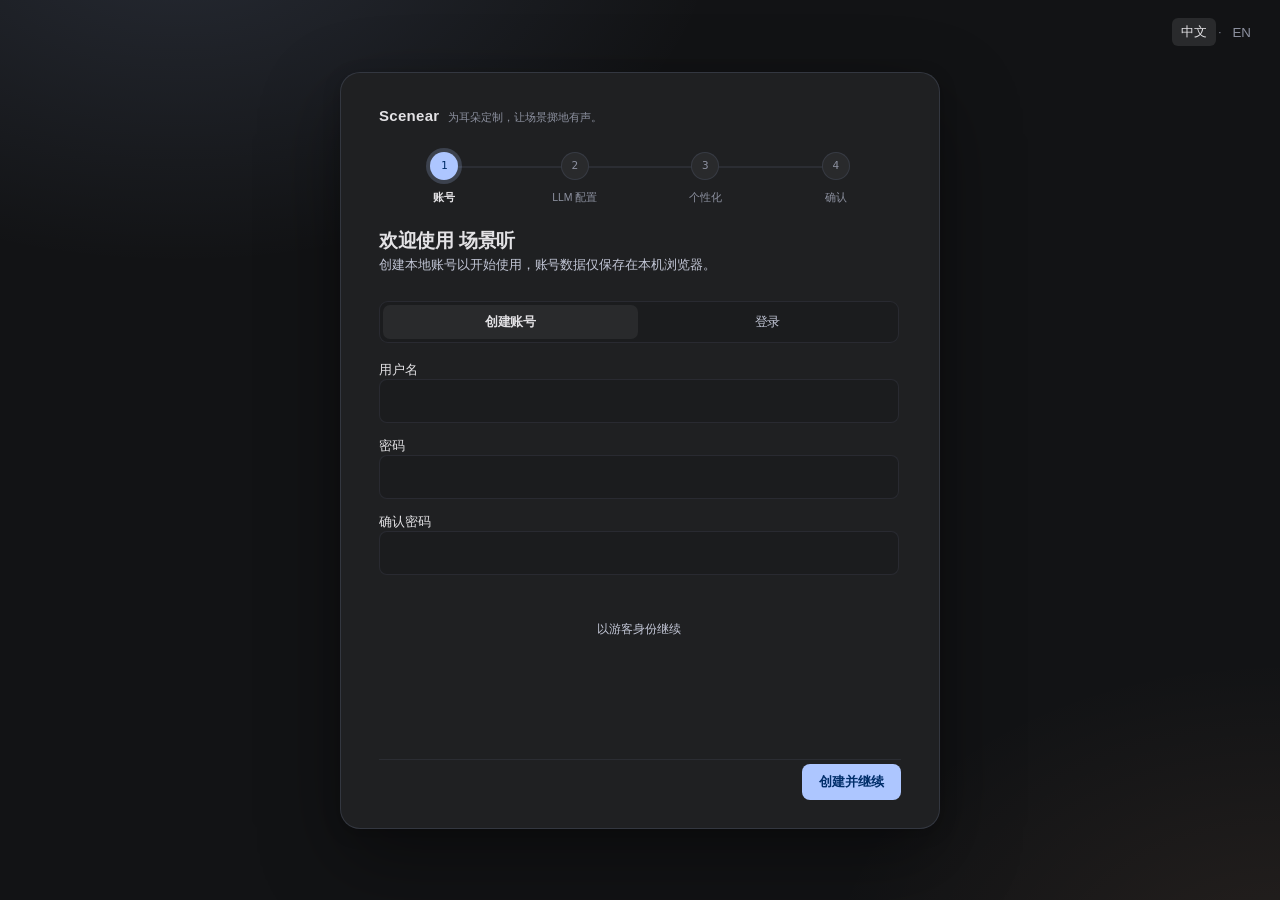
==== frontend/index.html @ f7d0ccf8 "feat(brand/release): 品牌标识凸显（Scenear/场景听）、版本统一 v0.1.0、试听默认文字带产品名与 slogan + release v0.1.0 - feat: 主界面" ====
<!DOCTYPE html>
<html lang="en" data-theme="dark">
<head>
<meta charset="utf-8"/>
<meta name="viewport" content="width=device-width, initial-scale=1.0"/>
<title>Scenear — 场景听</title>
<link rel="icon" href="data:image/svg+xml,%3Csvg xmlns='http://www.w3.org/2000/svg' viewBox='0 0 32 32'%3E%3Crect width='32' height='32' rx='7' fill='%23121315'/%3E%3Crect x='6' y='14' width='3' height='7' rx='1.5' fill='%23adc6ff'/%3E%3Crect x='12' y='10' width='3' height='12' rx='1.5' fill='%23adc6ff'/%3E%3Crect x='18' y='7' width='3' height='16' rx='1.5' fill='%23adc6ff'/%3E%3Crect x='24' y='13' width='3' height='9' rx='1.5' fill='%23adc6ff'/%3E%3C/svg%3E"/>
<link rel="preconnect" href="https://miaoda.feishu.cn"/>
<link href="https://miaoda.feishu.cn/fonts/css2?family=Geist:wght@400;500;600&family=JetBrains+Mono:wght@400;500&display=swap" rel="stylesheet"/>
<style>
/* ============================================================
   Scenear — 场景听
   Design tokens · Components · Views
   Deep theme (default) + Light theme via html[data-theme]
   ============================================================ */
:root{
  /* surfaces */
  --bg:#121315; --bg-lowest:#0d0e10;
  --surface-low:#1b1c1e; --surface:#1f2022; --surface-high:#292a2c; --surface-highest:#343537;
  --on-surface:#e3e2e5; --on-variant:#c2c6d6;
  --outline:#8c909f; --outline-variant:#424754;
  --line:rgba(66,71,84,.35); --line-strong:rgba(66,71,84,.6);
  /* accent */
  --primary:#adc6ff; --on-primary:#002e6a; --primary-dim:#4d8eff;
  --secondary:#b9c8de; --tertiary:#ffb786; --on-tertiary:#502400;
  --error:#ffb4ab; --ok:#7dd8a0;
  /* type */
  --font-sans:"Geist",ui-sans-serif,-apple-system,"Segoe UI",Roboto,"Helvetica Neue",Arial,"PingFang SC","Hiragino Sans GB","Microsoft YaHei",sans-serif;
  --font-mono:"JetBrains Mono",ui-monospace,SFMono-Regular,Menlo,Consolas,monospace;
  /* radius */
  --r-sm:4px; --r-md:6px; --r-lg:8px;
  --ease:cubic-bezier(.2,.7,.2,1);
}
html[data-theme="light"]{
  --bg:#f4f4f6; --bg-lowest:#ffffff;
  --surface-low:#f0f0f3; --surface:#e8e8ec; --surface-high:#dedee3; --surface-highest:#d3d3d9;
  --on-surface:#1b1b1e; --on-variant:#4d4d57;
  --outline:#7c7c88; --outline-variant:#cfcfd6;
  --line:rgba(207,207,214,.9); --line-strong:rgba(150,150,160,.55);
  --primary:#2e63c8; --on-primary:#ffffff; --primary-dim:#4d8eff;
  --secondary:#55617a; --tertiary:#b5450f; --on-tertiary:#ffffff;
  --error:#b3261e; --ok:#1f7a4d;
}
*{box-sizing:border-box;margin:0;padding:0}
html{color-scheme:dark}
html[data-theme="light"]{color-scheme:light}
html,body{height:100%}
body{
  background:var(--bg); color:var(--on-surface);
  font-family:var(--font-sans); font-size:13px; line-height:18px;
  letter-spacing:-0.003em; -webkit-font-smoothing:antialiased; overscroll-behavior:none;
}
::selection{background:var(--primary); color:var(--on-primary)}
::-webkit-scrollbar{width:10px;height:10px}
::-webkit-scrollbar-thumb{background:var(--surface-highest);border-radius:5px;border:3px solid transparent;background-clip:content-box}
::-webkit-scrollbar-track{background:transparent}
button{font-family:inherit;color:inherit;background:none;border:none;cursor:pointer}
input,select,textarea{font-family:inherit;color:inherit}
a{color:inherit;text-decoration:none}
.mono{font-family:var(--font-mono)}

/* ---------- type scale ---------- */
.t-10{font-size:10px;line-height:12px}
.t-11{font-size:11px;line-height:14px}
.t-12{font-size:12px;line-height:16px}
.t-13{font-size:13px;line-height:18px}
.t-14{font-size:14px;line-height:22px;letter-spacing:-0.005em}
.t-15{font-size:15px;line-height:20px;font-weight:600;letter-spacing:-0.01em}
.t-18{font-size:18px;line-height:24px;font-weight:600;letter-spacing:-0.015em}
.t-24{font-size:24px;line-height:32px;font-weight:600;letter-spacing:-0.02em}
.uc{text-transform:uppercase;letter-spacing:.08em}
.dim{color:var(--on-variant)} .faint{color:var(--outline)} .accent{color:var(--primary)} .warn{color:var(--tertiary)} .ok{color:var(--ok)}
.bold{font-weight:600}
.nowrap{white-space:nowrap}
.hidden{display:none!important}

/* ---------- icons (inline SVG) ---------- */
.icon{width:18px;height:18px;stroke:currentColor;fill:none;stroke-width:1.8;stroke-linecap:round;stroke-linejoin:round;flex-shrink:0}
.icon-sm{width:15px;height:15px}
.icon-fill{fill:currentColor;stroke:none}

/* ---------- app frame ---------- */
.app-header{
  position:fixed;top:0;left:0;right:0;z-index:50;height:56px;
  background:var(--bg-lowest);border-bottom:1px solid var(--line);
  display:flex;align-items:center;justify-content:space-between;padding:0 16px;gap:16px;
}
.app-main{width:100%;min-height:100vh;padding-top:56px;padding-bottom:64px}
.view{display:none}
.view.active{display:block}
.divider{height:1px;background:var(--line);border:none;margin:0}

/* ---------- header ---------- */
.brand{display:flex;align-items:center;gap:8px;user-select:none}
.brand-mark{font-size:17px;font-weight:700;letter-spacing:-0.01em;color:var(--on-surface);background:linear-gradient(180deg,var(--primary),color-mix(in srgb,var(--primary) 60%,transparent));-webkit-background-clip:text;background-clip:text;-webkit-text-fill-color:transparent}
.brand-sep{color:var(--outline);font-size:11px}
.brand-name{color:var(--on-variant);font-size:13px;font-weight:500;letter-spacing:.02em}
.version-pill{margin-left:2px;padding:1px 6px;border-radius:4px;background:var(--surface-high);color:var(--on-variant);font-size:10px;letter-spacing:.08em;text-transform:uppercase;border:1px solid var(--line)}
.nav-seg{display:flex;align-items:center;gap:2px;padding:2px;background:var(--surface-low);border:1px solid var(--line);border-radius:6px;margin-left:4px}
.nav-seg a{display:flex;align-items:center;gap:6px;padding:4px 12px;border-radius:4px;color:var(--on-variant);font-size:12px;transition:color .15s var(--ease),background .15s var(--ease)}
.nav-seg a:hover{color:var(--on-surface)}
.nav-seg a.active{background:var(--surface-high);color:var(--on-surface);border:1px solid var(--line-strong);font-weight:500;padding:3px 11px}
.kbd{font-family:var(--font-mono);font-size:10px;color:var(--outline);background:var(--bg-lowest);border:1px solid var(--line);border-radius:4px;padding:1px 4px;line-height:1.4}
.header-right{display:flex;align-items:center;gap:10px}
#btn-sidebar{display:none}
.engine-status{display:flex;align-items:center;gap:6px;padding:5px 10px;border-radius:6px;background:var(--surface-low);border:1px solid var(--line);font-size:11px;color:var(--on-variant)}
.engine-status:hover{border-color:var(--line-strong);cursor:pointer}
.eng-tip{position:fixed;z-index:1200;max-width:360px;padding:9px 11px;border-radius:8px;background:var(--surface-low);border:1px solid var(--line-strong);box-shadow:0 8px 20px rgba(0,0,0,.28);font-size:11.5px;line-height:1.6;color:var(--on-variant);white-space:pre-wrap;pointer-events:none}
.dot{width:6px;height:6px;border-radius:50%;background:var(--ok);flex-shrink:0}
.dot.warn{background:var(--warning)}
.dot.pulse{animation:pulse 1.6s infinite}
@keyframes pulse{0%,100%{opacity:1}50%{opacity:.35}}

/* ---------- buttons ---------- */
.btn{
  display:inline-flex;align-items:center;justify-content:center;gap:6px;height:32px;padding:0 12px;
  border-radius:6px;font-size:12px;color:var(--on-variant);background:var(--surface-low);
  border:1px solid transparent;user-select:none;transition:color .15s var(--ease),background .15s var(--ease),border-color .15s var(--ease),opacity .15s var(--ease);
}
.btn:hover{color:var(--on-surface);border-color:var(--line-strong)}
.btn:active{transform:translateY(1px)}
.btn:disabled{opacity:.5;cursor:default;pointer-events:none}
.btn-primary{background:var(--primary);color:var(--on-primary);font-weight:600;border-color:transparent}
.btn-primary:hover{background:var(--primary-dim);border-color:transparent}
.btn-danger{background:var(--error-container);color:var(--on-error-container);border-color:transparent;font-weight:600}
.btn-danger:hover{background:var(--error);color:var(--on-error);border-color:transparent}
.btn-ghost{background:transparent;color:var(--outline)}
.btn-ghost:hover{color:var(--on-surface);border-color:transparent;background:transparent}
.btn-sm{height:28px;padding:0 10px;font-size:11px;border-radius:5px}
.btn-icon{width:32px;height:32px;padding:0;border-radius:6px;background:transparent;color:var(--on-variant)}
.btn-icon:hover{background:var(--surface-low);color:var(--on-surface)}
.btn-lg{height:38px;padding:0 18px;font-size:13px;border-radius:8px}

/* ---------- inputs ---------- */
.input{
  width:100%;height:48px;padding:0 16px;background:var(--surface-low);color:var(--on-surface);
  border:1px solid transparent;border-radius:8px;font-size:14px;outline:none;
  transition:background .15s var(--ease),border-color .15s var(--ease);
}
.input::placeholder{color:var(--outline)}
.input:focus{background:var(--surface);border-color:var(--primary-dim)}
.input-group{position:relative;display:flex;align-items:center;width:220px}
.input-group .input{width:100%;padding-right:38px}
.eye-btn{position:absolute;right:4px;top:50%;transform:translateY(-50%);width:30px;height:30px;display:flex;align-items:center;justify-content:center;border:none;background:none;color:var(--outline);cursor:pointer;border-radius:6px;transition:color .12s var(--ease),background .12s var(--ease)}
.eye-btn:hover{color:var(--on-surface);background:var(--surface-high)}
.eye-btn .icon-sm{width:16px;height:16px}
.range{width:150px;accent-color:var(--primary);cursor:pointer;height:4px}
.temp-val{font-family:var(--font-mono);font-size:12px;color:var(--on-surface);min-width:34px;text-align:right}
.tts-voice-zone{display:flex;flex-direction:column;gap:8px;width:100%;min-width:0}
.dev-tts-ctrl .input{width:250px;height:32px;font-size:12px;padding:0 10px}
.tts-voice-zone .input{width:100%;min-height:100px;font-size:13px;line-height:1.6;padding:10px 12px;resize:vertical;height:auto;box-sizing:border-box}
.tts-voice-foot{display:flex;align-items:center;gap:10px;min-width:0;align-self:flex-start}
.voice-roles{display:flex;flex-direction:column;gap:6px;width:100%;min-width:0}
.voice-role-row{display:flex;align-items:center;gap:6px;flex-wrap:nowrap;min-width:0;width:100%}
.role-name{width:104px;flex-shrink:0;height:34px;padding:0 10px;font-size:12.5px;background:var(--surface-low);color:var(--on-surface);border:1px solid transparent;border-radius:6px;outline:none;transition:background .15s var(--ease),border-color .15s var(--ease)}
.role-name:focus{background:var(--surface-high);border-color:var(--primary-dim)}
.voice-role-row .select-wrap{flex:1;min-width:0}
.voice-role-row .select{width:100%;height:34px;font-size:12.5px}
.btn-role-test,.btn-role-del{width:26px;height:34px;flex-shrink:0;display:flex;align-items:center;justify-content:center;border:none;background:var(--surface-low);color:var(--outline);border-radius:6px;cursor:pointer;transition:color .12s var(--ease),background .12s var(--ease)}
.btn-role-test:hover{color:var(--primary);background:var(--surface-high)}
.btn-role-test.loading{color:var(--primary);pointer-events:none;opacity:.85}
.btn-role-test.loading .icon{animation:roleSpin .7s linear infinite}
.btn-role-test.played{color:var(--primary);background:var(--surface-high)}
.btn-role-test.played .icon{animation:none}
@keyframes roleSpin{to{transform:rotate(360deg)}}
.btn-role-del:hover{color:var(--err);background:var(--surface-high)}
.btn-role-test .icon{width:12px;height:12px}
.btn-role-add{align-self:flex-start;display:flex;align-items:center;gap:5px;height:28px;padding:0 10px;font-size:11px;color:var(--on-variant);background:var(--surface-low);border:1px dashed var(--line-strong);border-radius:6px;cursor:pointer;transition:color .12s var(--ease),background .12s var(--ease)}
.btn-role-add:hover{color:var(--on-surface);background:var(--surface-high)}
.btn-role-add .icon{width:12px;height:12px}
.input-sm{height:32px;font-size:13px;border-radius:6px;padding:0 10px}
.select-wrap{position:relative}
.select{
  width:100%;height:34px;padding:0 30px 0 12px;appearance:none;background:var(--surface-low);
  border:1px solid transparent;border-radius:6px;font-size:12px;color:var(--on-surface);outline:none;cursor:pointer;
  transition:background .15s var(--ease),border-color .15s var(--ease);
}
.select:hover{background:var(--surface)}
.select:focus{background:var(--surface);border-color:var(--primary-dim)}
.select-arrow{position:absolute;right:9px;top:50%;transform:translateY(-50%);pointer-events:none;color:var(--outline)}
.quick-add{display:inline-flex;align-items:center;justify-content:center;width:20px;height:20px;border-radius:5px;color:var(--outline);cursor:pointer;transition:color .15s var(--ease),background .15s var(--ease)}
.quick-add:hover{color:var(--on-surface);background:var(--surface-high)}
.quick-add .icon{width:13px;height:13px}
.quick-add-pop{position:fixed;z-index:1250;width:min(270px,calc(100vw - 40px));padding:12px;background:var(--surface-high);border:1px solid var(--line-strong);border-radius:10px;box-shadow:0 12px 36px rgba(0,0,0,.32);display:flex;flex-direction:column;gap:9px}
.quick-add-pop .qap-title{font-size:11px;font-weight:600;letter-spacing:.02em;color:var(--on-variant);text-transform:uppercase}
.quick-add-pop input{width:100%;height:32px;padding:0 10px;background:var(--bg-lowest);border:1px solid var(--line);border-radius:7px;font-size:12.5px;color:var(--on-surface);outline:none;transition:border-color .15s var(--ease)}
.quick-add-pop input:focus{border-color:var(--primary-dim)}
.quick-add-pop .qap-row{display:flex;justify-content:flex-end;gap:8px}
label.flabel{display:block;font-size:12px;font-weight:600;letter-spacing:.01em;color:var(--on-variant);margin-bottom:7px}

/* ---------- segmented control ---------- */
.seg{display:grid;gap:2px;padding:2px;background:var(--surface-low);border:1px solid var(--line);border-radius:6px}
.seg-item{padding:6px 8px;text-align:center;font-size:11px;color:var(--on-variant);border-radius:4px;cursor:pointer;user-select:none;transition:color .15s var(--ease),background .15s var(--ease)}
.seg-item:hover{color:var(--on-surface)}
.seg-item.active{background:var(--surface-high);color:var(--on-surface);font-weight:500}
/* listen-mode seg inside the material actions bar: match sibling button height */
.material-actions .seg{padding:1px;gap:1px;border-radius:6px;height:21px}
.material-actions .seg .seg-item{display:flex;align-items:center;justify-content:center;padding:0 10px;height:19px;font-size:10.5px}

/* ---------- tags / pills ---------- */
.preset-tag{font-size:11px;padding:4px 10px;background:var(--surface-low);border-radius:6px;color:var(--on-variant);border:1px solid transparent;transition:all .15s var(--ease)}
.preset-tag:hover{background:var(--surface);color:var(--on-surface)}
.pill{display:inline-flex;align-items:center;gap:4px;padding:2px 7px;border-radius:4px;background:var(--surface-high);color:var(--on-variant);font-size:10px;line-height:1.5}
.pill.accent-pill{color:var(--primary);font-weight:500}
.pill.mono{font-family:var(--font-mono)}
/* font-size levels: right-hand inspector panels follow the transcript font control */
#inspector[data-fs="0"] .tab-panel .t-10{font-size:10px;line-height:14px}
#inspector[data-fs="0"] .tab-panel .t-11{font-size:11px;line-height:16px}
#inspector[data-fs="0"] .tab-panel .t-12{font-size:12px;line-height:19px}
#inspector[data-fs="0"] .tab-panel .t-13{font-size:13px;line-height:20px}
#inspector[data-fs="1"] .tab-panel .t-10{font-size:11px;line-height:14px}
#inspector[data-fs="1"] .tab-panel .t-11{font-size:12.5px;line-height:18px}
#inspector[data-fs="1"] .tab-panel .t-12{font-size:14px;line-height:22px}
#inspector[data-fs="1"] .tab-panel .t-13{font-size:15px;line-height:23px}
#inspector[data-fs="1"] .tab-panel .q-opt,#inspector[data-fs="1"] .tab-panel .p-eg{font-size:14px}
#inspector[data-fs="1"] .tab-panel .pill{font-size:11px}
#inspector[data-fs="2"] .tab-panel .t-10{font-size:12px;line-height:15px}
#inspector[data-fs="2"] .tab-panel .t-11{font-size:14px;line-height:20px}
#inspector[data-fs="2"] .tab-panel .t-12{font-size:16px;line-height:25px}
#inspector[data-fs="2"] .tab-panel .t-13{font-size:17px;line-height:26px}
#inspector[data-fs="2"] .tab-panel .q-opt,#inspector[data-fs="2"] .tab-panel .p-eg{font-size:16px}
#inspector.zh-off .i-zh{display:none}
#inspector[data-fs="2"] .tab-panel .pill{font-size:12px}

/* ---------- panels ---------- */
.panel{background:var(--bg-lowest);border:1px solid var(--line);border-radius:8px}
.panel-pad{padding:16px}
.panel-head{display:flex;align-items:center;justify-content:space-between;gap:12px;padding:12px 16px;border-bottom:1px solid var(--line)}
.panel-title{display:flex;align-items:center;gap:8px;font-size:11px;text-transform:uppercase;letter-spacing:.08em;color:var(--on-variant)}
.panel-title .icon{width:14px;height:14px}

/* ---------- transcript ---------- */
.transcript{background:var(--bg-lowest);border:1px solid var(--line);border-radius:8px;overflow:hidden}
.trow{padding:12px 16px;border-bottom:1px solid var(--line);cursor:pointer;position:relative;transition:background .15s var(--ease)}
.trow:last-child{border-bottom:none}
.trow:hover{background:var(--surface-low)}
.trow.active{background:var(--surface-highest);box-shadow:inset 3px 0 0 var(--primary)}
.trow-head{display:flex;align-items:center;justify-content:space-between;gap:12px;margin-bottom:6px}
.trow-id{display:flex;align-items:center;gap:8px;min-width:0}
.speaker-dot{width:7px;height:7px;border-radius:50%;flex-shrink:0}
.trow-time{font-family:var(--font-mono);font-size:11px;color:var(--outline);flex-shrink:0}
.trow.active .trow-time{color:var(--primary);font-weight:500}
.speaker-name{font-size:11px;font-weight:600}
.speaker-role{font-size:11px;color:var(--outline)}
.trow-actions{display:flex;align-items:center;gap:2px;flex-shrink:0}
.trow-actions button{display:inline-flex;align-items:center;justify-content:center;width:24px;height:22px;border-radius:4px;color:var(--outline);opacity:0;transition:opacity .15s var(--ease),background .15s,color .15s}
.trow:hover .trow-actions button,.trow.active .trow-actions button{opacity:1}
.trow-actions button:hover{background:var(--surface-high);color:var(--on-surface)}
.trow-actions button[data-act="bookmark"].active{opacity:1;color:var(--primary)}
.pb-loop-btn.on{border-color:var(--primary);color:var(--primary)}
.trow-actions .rate-btn{width:auto;padding:0 5px;font-family:var(--font-mono);font-size:10px}
.trow-en{font-size:13.5px;line-height:20px;margin-top:2px}
.trow-zh{font-size:12px;line-height:17px;color:var(--on-variant);margin-top:3px;transition:opacity .2s var(--ease)}
.zh-toggle{display:flex;align-items:center;gap:5px;font-size:10px;font-family:var(--mono);letter-spacing:.04em;color:var(--outline);cursor:pointer;padding:2px 6px;border-radius:5px;border:1px solid transparent;transition:all .15s var(--ease)}
.zh-toggle:hover{color:var(--on-surface)}
.zh-toggle.on{color:var(--primary);background:var(--surface-low);border-color:var(--line)}
.playing-flag{display:inline-flex;align-items:center;gap:4px;font-size:10px;color:var(--primary);margin-left:6px}
.playing-flag .dot{background:var(--primary)}
.playing-flag.paused{color:var(--warning)}
.playing-flag.paused .dot{background:var(--warning)}
.blind-mode .trow-zh{opacity:0}
.blind-mode.zh-on .trow-zh{opacity:1;filter:blur(5px);transition:filter .2s var(--ease)}
.blind-mode.zh-on .trow-zh:hover{filter:none}
.blind-mode .trow-en{filter:blur(5px);transition:filter .2s var(--ease)}
.blind-mode .trow-en:hover{filter:none}
/* 剧情引子（对话概述）卡：常显在 transcript 之前，跟随翻译按键、豁免盲听 */
.overview-card{margin:0 0 14px;padding:12px 14px;border-radius:12px;background:var(--surface-high);border:1px solid var(--line);border-left:3px solid var(--primary);font-size:14px;line-height:1.65;color:var(--on-surface);box-shadow:0 1px 0 rgba(0,0,0,.03)}
.overview-card .ov-en{font-weight:600;letter-spacing:.1px}
.overview-card .ov-zh{margin-top:4px;color:var(--on-variant);font-size:13px}
.overview-card .ov-en,.overview-card .ov-zh{filter:none!important;opacity:1!important}
.overview-card.hidden{display:none}

/* ---------- tabs (inspector) ---------- */
.tabbar{display:flex;align-items:center;gap:2px;padding:8px 8px 0;overflow-x:auto;flex-shrink:0}
.tab-btn{display:inline-flex;align-items:center;gap:6px;padding:7px 11px;font-size:11px;color:var(--outline);border-radius:6px 6px 0 0;white-space:nowrap;transition:color .15s var(--ease),background .15s var(--ease)}
.tab-btn:hover{color:var(--on-surface)}
.tab-btn.active{background:var(--surface);color:var(--on-surface);font-weight:500}
.tab-panel{display:none;flex:1;overflow-y:auto;padding:14px;background:var(--surface);gap:14px}
.tab-panel.active{display:flex;flex-direction:column}

/* ---------- library sidebar ---------- */
.lib-sidebar{width:288px;flex-shrink:0;background:var(--bg-lowest);border-right:1px solid var(--line);display:flex;flex-direction:column;overflow:hidden}
.lib-scroll{flex:1;overflow-y:auto;padding:8px 12px 16px}
.lib-section{margin-bottom:22px}
.lib-section-head{display:flex;align-items:center;justify-content:space-between;padding:4px 8px 6px}
.lib-item{display:flex;align-items:flex-start;gap:10px;padding:8px;border-radius:6px;cursor:pointer;color:var(--on-variant);transition:background .15s var(--ease)}
.lib-item:hover{background:var(--surface-low);color:var(--on-surface)}
.lib-new-btn{display:flex;align-items:center;gap:9px;width:100%;padding:7px 10px;border-radius:6px;
  border:1px solid var(--line);background:var(--surface-low);color:var(--on-variant);cursor:pointer;
  font:inherit;text-align:left;transition:background .15s var(--ease),border-color .15s var(--ease)}
.lib-new-btn:hover{border-color:var(--primary);color:var(--on-surface);background:var(--surface-container)}
.lib-new-btn .ln-ic{width:24px;height:24px;border-radius:6px;background:var(--surface);display:flex;
  align-items:center;justify-content:center;color:var(--primary);flex-shrink:0}
.lib-new-btn .ln-ic .icon{width:13px;height:13px}
.lib-new-btn .ln-name{font-size:12px;font-weight:500;color:var(--on-surface)}
.lib-item.active{background:var(--surface-high);color:var(--on-surface);box-shadow:inset 2px 0 0 var(--primary)}
.lib-ic{width:26px;height:26px;border-radius:6px;background:var(--surface-low);display:flex;align-items:center;justify-content:center;flex-shrink:0;color:var(--outline)}
.lib-item.active .lib-ic{background:var(--primary);color:var(--on-primary)}
.lib-ic .icon{width:14px;height:14px}
.lib-item-body{flex:1;min-width:0}
.lib-item-title{display:flex;align-items:center;justify-content:space-between;gap:8px}
.lib-item-name{font-size:12px;font-weight:500;white-space:nowrap;overflow:hidden;text-overflow:ellipsis}
.lib-item-dur{font-family:var(--font-mono);font-size:10px;color:var(--outline);flex-shrink:0}
.lib-item-meta{display:flex;align-items:center;gap:6px;margin-top:3px;font-size:10px;color:var(--outline)}
.lib-item-actions{display:none;align-items:center;gap:2px;flex-shrink:0;margin-left:2px}
.lib-item:hover .lib-item-actions{display:flex}
.lib-act{display:flex;align-items:center;justify-content:center;width:20px;height:20px;border-radius:4px;color:var(--outline);cursor:pointer;transition:color .12s var(--ease),background .12s var(--ease)}
.lib-act:hover{color:var(--on-surface);background:var(--surface-highest)}
.lib-act.del:hover{color:var(--error)}
.bm-row{display:flex;align-items:center;gap:10px;padding:10px 12px;border:1px solid var(--line);border-radius:8px;cursor:pointer;background:var(--surface);transition:border-color .12s var(--ease),background .12s var(--ease)}
.bm-row:hover{background:var(--surface-highest)}
.lib-item.confirm-del{border:1px solid var(--error);background:var(--surface-low)}
.lib-item.confirm-del .lib-act.del{color:var(--error)}
.lib-draft{font-size:9px;letter-spacing:.06em;text-transform:uppercase;color:var(--primary);border:1px solid var(--line-strong);padding:0 4px;border-radius:3px;margin-left:6px;flex-shrink:0}
.lib-draft.unsynth{color:var(--warning);border-color:rgba(232,179,57,.4)}
.lib-item.renaming .lib-item-name{display:none}
.lib-rename-input{font:inherit;font-size:12px;font-weight:500;background:var(--surface-highest);border:1px solid var(--outline);border-radius:4px;color:var(--on-surface);padding:2px 6px;width:100%;min-width:0}
.lib-item.renaming .lib-item-dur{display:none}
.playlist-row{display:flex;align-items:center;justify-content:space-between;gap:8px;padding:7px 8px;border-radius:6px;cursor:pointer;color:var(--on-variant);transition:background .15s var(--ease),color .15s var(--ease)}
.playlist-row:hover{background:var(--surface-low);color:var(--on-surface)}
.playlist-row.active{background:var(--surface-high);color:var(--on-surface)}
.pl-wrap{position:relative}
.pl-expand{display:none;margin:2px 0 8px 14px;padding:2px 4px 4px 12px;border-left:2px solid var(--line)}
.playlist-row.active + .pl-expand{display:block}
.pl-item{display:flex;align-items:center;gap:7px;padding:5px 6px;border-radius:5px;cursor:pointer;color:var(--on-variant);font-size:11.5px;transition:background .12s var(--ease)}
.pl-item:hover{background:var(--surface-low);color:var(--on-surface)}
.pl-item .icon{width:12px;height:12px;color:var(--outline);flex-shrink:0}
.pl-item-name{flex:1;min-width:0;white-space:nowrap;overflow:hidden;text-overflow:ellipsis}
.pl-item-dur{color:var(--outline);font-family:var(--mono);font-size:10px;flex-shrink:0}
.pl-item .lib-act{display:none;flex-shrink:0}
.pl-item:hover .lib-act{display:inline-flex}
.pl-item-empty{padding:6px 4px;font-size:11px;color:var(--outline)}
.playlist-row .pl-acts{display:none;align-items:center;gap:2px;flex-shrink:0}
.playlist-row:hover .pl-acts{display:flex}
.playlist-row.confirm-del{border:1px solid var(--error);background:var(--surface-low)}
.playlist-row.confirm-del .pl-act.del{color:var(--error)}
.pl-rename-input{font:inherit;font-size:11px;background:var(--surface-highest);border:1px solid var(--outline);border-radius:4px;color:var(--on-surface);padding:2px 6px;width:100%;min-width:0}
.pl-row-input-wrap{flex:1;min-width:0}
.pl-check{display:flex;align-items:center;justify-content:center;width:16px;height:16px;border:1px solid var(--outline);border-radius:4px;color:transparent;flex-shrink:0;transition:all .12s var(--ease)}
.pl-row.on .pl-check{background:var(--primary);border-color:var(--primary);color:var(--on-primary)}
.pl-row{display:flex;align-items:center;gap:10px;padding:10px 12px;border-radius:8px;cursor:pointer;color:var(--on-variant);transition:background .12s var(--ease),color .12s var(--ease)}
.pl-row:hover{background:var(--surface-low);color:var(--on-surface)}
.pl-row.on{background:color-mix(in srgb,var(--primary) 10%,transparent);color:var(--on-surface)}
.pl-row-name{flex:1;min-width:0;white-space:nowrap;overflow:hidden;text-overflow:ellipsis;font-size:12.5px;font-weight:500}
.pl-row-count{font-size:10px;font-family:var(--mono);color:var(--outline);flex-shrink:0}
.pl-row.on .pl-row-count{color:var(--primary)}
.pl-list-empty{padding:18px 10px;text-align:center;font-size:11.5px;color:var(--outline);border:1px dashed var(--line-strong);border-radius:8px}
.playlist-row{display:flex;align-items:center;justify-content:space-between;padding:8px;border-radius:6px;cursor:pointer;color:var(--on-variant)}
.playlist-row:hover{background:var(--surface-low);color:var(--on-surface)}
.playlist-row .ic{display:flex;align-items:center;gap:8px;min-width:0}
.playlist-row .ic .icon{width:15px;height:15px;color:var(--outline)}
.playlist-row:hover .ic .icon{color:var(--primary)}
.widget{background:var(--surface-low);border-radius:8px;padding:12px;border:1px solid var(--line)}
.progress-track{width:100%;height:3px;border-radius:2px;background:var(--surface-highest);overflow:hidden;cursor:pointer;position:relative}
.progress-fill{height:100%;background:var(--primary);border-radius:2px}

/* ---------- generator ---------- */
.gen-wrap{max-width:1080px;margin:0 auto;padding:44px 24px 56px;display:flex;flex-direction:column;gap:36px}
.gen-head{display:flex;flex-direction:column;gap:8px}
.eyebrow{display:flex;align-items:center;gap:8px;font-size:10px;text-transform:uppercase;letter-spacing:.1em;color:var(--on-variant)}
.gen-sub{max-width:640px;font-size:13px;color:var(--on-variant);line-height:20px}
.param-grid{display:grid;grid-template-columns:repeat(3,1fr);gap:14px}
.two-col{display:grid;grid-template-columns:repeat(2,1fr);gap:14px}
.engine-strip{display:flex;flex-wrap:wrap;align-items:center;justify-content:space-between;gap:10px;padding:14px;background:var(--surface-low);border-radius:8px;border:1px solid var(--line)}
.chip-row{display:flex;flex-wrap:wrap;gap:6px}
.chip{padding:5px 9px;font-size:11px;color:var(--on-variant);background:var(--surface-low);border:1px solid var(--line);border-radius:6px;cursor:pointer;transition:color .15s var(--ease),background .15s var(--ease),border-color .15s var(--ease)}
.chip:hover{color:var(--on-surface)}
.chip.active{color:var(--on-surface);background:var(--surface-high);border-color:var(--outline)}
.engine-tags{display:flex;flex-wrap:wrap;align-items:center;gap:10px}
.engine-tag{display:flex;align-items:center;gap:6px;font-size:11px;cursor:pointer}
.engine-tag .lbl{font-size:10px;text-transform:uppercase;letter-spacing:.08em;color:var(--outline)}
.engine-tag .val{font-size:11px;background:var(--bg-lowest);border:1px solid var(--line);border-radius:4px;padding:2px 7px;transition:border-color .12s var(--ease),color .12s var(--ease)}
.engine-tag:hover .val{border-color:var(--primary-dim);color:var(--on-surface)}
.engine-tag.na .val{color:var(--warning);border-color:color-mix(in srgb,var(--warning) 40%,var(--line))}
.gen-actions{display:flex;align-items:center;justify-content:space-between;gap:12px;flex-wrap:wrap}
.range-row{display:flex;flex-direction:column;gap:4px}
.range-row .range-input{width:100%;accent-color:var(--primary)}
.range-labels{display:flex;justify-content:space-between;font-size:10px;color:var(--outline)}
/* generation progress */
/* generation progress */
.gen-progress{display:flex;flex-direction:column;gap:10px;padding:28px 20px;align-items:center;text-align:center}
.llm-trace{display:flex;flex-direction:column;gap:3px;margin-top:8px;padding:8px 10px;background:var(--surface-low);border:1px solid var(--line);border-radius:7px;text-align:left;font-family:var(--mono);font-size:10.5px;line-height:1.55;color:var(--outline);max-height:150px;overflow-y:auto;width:100%;box-sizing:border-box}
.llm-trace .tr-line{display:flex;gap:6px;min-width:0}
.llm-trace .tr-t{color:var(--outline);white-space:nowrap;opacity:.7}
.llm-trace .tr-ok{color:var(--primary)}
.llm-trace .tr-err{color:var(--error)}
.gen-step{display:flex;align-items:center;gap:10px;font-size:12px;color:var(--outline)}
.gen-step.done{color:var(--on-variant)}
.gen-step.active{color:var(--on-surface)}
.gen-step .icon{width:15px;height:15px}
.gen-phases{display:flex;align-items:center;gap:8px;padding:7px 10px;background:var(--surface-low);border:1px solid var(--line);border-radius:7px;margin-bottom:10px;flex-shrink:0}
.gen-phase{display:flex;align-items:center;gap:6px;font-size:11px;color:var(--dim);white-space:nowrap}
.gen-phase-n{width:16px;height:16px;border-radius:50%;background:var(--surface-highest);color:var(--dim);display:flex;align-items:center;justify-content:center;font-size:10px;font-family:var(--mono);transition:all .15s var(--ease)}
.gen-phase.active{color:var(--on-surface);font-weight:600}
.gen-phase.active .gen-phase-n{background:var(--primary);color:var(--on-primary)}
.gen-phase.done{color:var(--on-variant);cursor:pointer}
.gen-phase.done:hover .gen-phase-label{color:var(--primary)}
.gen-phase.done .gen-phase-n{background:var(--primary-dim);color:var(--on-primary)}
.gen-phase-arrow{color:var(--outline);display:flex}
.gen-phases-track{flex:1;min-width:40px;height:3px;background:var(--surface-highest);border-radius:2px;overflow:hidden}
.gen-phases-fill{height:100%;width:0%;background:var(--primary);border-radius:2px;transition:width .35s var(--ease)}
.gen-phases-pct{font-size:10px;font-family:var(--mono);color:var(--outline);min-width:30px;text-align:right}
.gen-publish{flex-shrink:0;margin-left:2px}
.gen-total{display:flex;align-items:center;gap:10px;width:100%;max-width:340px}
.gen-total-track{flex:1;height:3px;background:var(--surface-highest);border-radius:2px;overflow:hidden}
.gen-total-fill{height:100%;width:0%;background:var(--primary);border-radius:2px;transition:width .35s var(--ease)}
.gen-total-pct{font-size:10px;font-family:var(--mono);color:var(--outline);min-width:36px;text-align:right}
.modal-overlay{backdrop-filter:blur(3px)}
#welcome-modal{z-index:300;background:rgba(6,10,18,.82);backdrop-filter:blur(10px)}
.welcome-card{width:min(400px,92vw);background:var(--surface);border:1px solid var(--line-strong);border-radius:16px;padding:32px 30px;text-align:center;box-shadow:0 20px 60px rgba(0,0,0,.4);animation:genIn .25s var(--ease)}
.welcome-logo{font-size:26px;font-weight:800;letter-spacing:.14em;color:var(--primary);margin-bottom:4px}
#welcome-auth{text-align:left}
.btn-link{background:none;border:none;color:var(--primary);font-size:12px;cursor:pointer;font-family:var(--font-body);padding:2px}
.btn-link.dim{color:var(--on-variant)}
.btn-link:hover{text-decoration:underline}
#onboard-modal{z-index:300}
.onboard-card{width:min(620px,94vw);background:var(--surface);border:1px solid var(--line-strong);border-radius:16px;padding:30px 34px 26px;box-shadow:0 20px 60px rgba(0,0,0,.35);animation:genIn .25s var(--ease);max-height:90vh;overflow:auto;min-height:min(640px,80vh);display:flex;flex-direction:column}
#onboard-modal .ob-body-wrap{flex:1;display:flex;flex-direction:column}
.onboard-card .ob-q{flex:1;display:flex;flex-direction:column;gap:14px}
.onboard-card .ob-field{display:flex;flex-direction:column;gap:6px}
.onboard-card .ob-field .ob-label{font-size:12.5px;font-weight:600}
.onboard-card .ob-row{display:flex;align-items:center;justify-content:space-between;gap:24px;padding:15px 2px;border-bottom:1px solid var(--line)}
.onboard-card .ob-row:last-child{border-bottom:none}
.onboard-card .ob-name{font-size:14px;font-weight:600;line-height:1.4}
.onboard-card .ob-desc{font-size:12px;color:var(--outline);line-height:1.5;margin-top:3px;max-width:300px;overflow-wrap:break-word}
.onboard-card .ob-ctrl{display:flex;gap:8px;flex-wrap:wrap;justify-content:flex-end;align-items:center;min-width:0;flex:1;max-width:56%}
.onboard-card .ob-ctrl .input{width:min(300px,100%)}
.chip[disabled]{opacity:.42;cursor:not-allowed;border-style:dashed}
.chip-x{display:inline-flex;align-items:center;justify-content:center;width:14px;height:14px;margin-left:4px;border-radius:50%;background:var(--line-strong);color:var(--on-variant);font-size:10px;line-height:1;cursor:pointer;vertical-align:-1px}
.chip-x:hover{background:var(--error);color:#fff}
.ob-llm-form{border:1px solid var(--line);border-radius:12px;padding:10px 14px;background:var(--surface-low);display:flex;flex-direction:column;gap:2px;flex:1;justify-content:space-between}
.ob-llm-form .s-row{gap:14px;padding:8px 0}
.ob-llm-form .s-name{font-size:13px}
.ob-llm-form .s-ctrl .input{width:min(300px,100%)}
.onboard-step{display:flex;gap:6px;margin-bottom:14px}
.onboard-step .dot{flex:1;height:3px;border-radius:2px;background:var(--line-strong)}
.onboard-step .dot.on{background:var(--primary)}
.ob-q{display:flex;flex-direction:column;gap:10px;min-height:150px}
.ob-q .ob-label{font-size:12.5px;font-weight:600}
.ob-chip-row{display:flex;flex-wrap:wrap;gap:8px}
#confirm-modal{z-index:220}
.confirm-box{width:min(360px,92vw);background:var(--surface);border:1px solid var(--line-strong);border-radius:12px;padding:26px 24px 0;display:flex;flex-direction:column;align-items:stretch;text-align:left;animation:genIn .2s var(--ease);box-shadow:0 16px 44px rgba(0,0,0,.28)}
.inp{background:var(--surface-low);border:1px solid var(--line);border-radius:6px;color:var(--on-surface);font-family:var(--font-body);font-size:12.5px;padding:7px 10px;transition:border-color .12s var(--ease),background .12s var(--ease)}
.inp::placeholder{color:var(--outline)}
.inp:focus{outline:none;background:var(--surface);border-color:var(--primary-dim)}
.tag{display:inline-flex;align-items:center;padding:2px 8px;font-size:10.5px;color:var(--on-variant);background:var(--surface-low);border:1px solid var(--line);border-radius:99px;white-space:nowrap}
.s-empty{padding:18px;text-align:center;border:1px dashed var(--line-strong);border-radius:10px;background:var(--surface-low)}
.btn-ghost.del{color:var(--err)}
.confirm-title{font-size:15px;font-weight:600;letter-spacing:-.01em;color:var(--on-surface);line-height:1.4}
.confirm-name{font-size:14px;font-weight:600;letter-spacing:.005em;color:var(--on-surface);background:var(--surface-high);border:1px solid var(--line);border-radius:6px;padding:7px 12px;margin:14px 0 10px;width:fit-content;max-width:100%;overflow:hidden;text-overflow:ellipsis;white-space:nowrap}
.confirm-text{font-size:12.5px;line-height:1.7;color:var(--dim);margin:0;max-width:100%}
.confirm-actions{display:flex;align-items:center;justify-content:space-between;gap:10px;width:100%;margin-top:22px;padding:16px 0;border-top:1px solid var(--line)}
.confirm-actions .btn{min-width:92px;height:34px;border-radius:8px}
/* empty state */
.gen-empty{display:flex;flex-direction:column;align-items:center;gap:10px;padding:64px 20px;text-align:center}
.gen-empty .icon{width:30px;height:30px;color:var(--outline)}
/* artifact */
.artifact-head{display:flex;flex-wrap:wrap;align-items:center;justify-content:space-between;gap:14px;padding:16px;background:var(--surface-low);border-radius:8px;border:1px solid var(--line)}
.panel-grid-2{display:grid;grid-template-columns:1fr 1fr;gap:14px}
.vocab-grid{display:grid;grid-template-columns:repeat(auto-fill,minmax(210px,1fr));gap:12px}
.vocab-card{padding:14px;background:var(--bg-lowest);border:1px solid var(--line);border-radius:8px;display:flex;flex-direction:column;gap:6px}
.q-card{padding:16px;background:var(--bg-lowest);border:1px solid var(--line);border-radius:8px;display:flex;flex-direction:column;gap:10px}
.q-options{display:flex;flex-direction:column;gap:6px}
.q-opt{display:flex;align-items:flex-start;gap:8px;flex-wrap:wrap;padding:8px 10px;border-radius:6px;background:var(--surface-low);cursor:pointer;font-size:12px;transition:background .15s var(--ease)}
.q-opt .i-zh{flex:0 0 100%;padding-left:21px}
.q-opt .q-opt-en{flex:1 1 0;min-width:0}
.q-opt:hover{background:var(--surface)}
.q-opt input{accent-color:var(--primary);margin-top:2px}
.q-opt.correct{border:1px solid var(--primary-dim)}
.q-opt .ok-tag{color:var(--ok);font-weight:600}
.pattern-card{padding:14px;background:var(--bg-lowest);border:1px solid var(--line);border-radius:8px;display:flex;flex-direction:column;gap:6px}
.pattern-card .p-eg{font-size:12px;color:var(--on-variant);border-top:1px solid var(--line);padding-top:8px;margin-top:2px}

/* ---------- player layout ---------- */
.player-layout{display:flex;height:calc(100vh - 56px - 64px);overflow:hidden;min-width:0}
.player-main{flex:1;display:flex;flex-direction:column;min-width:0}
/* --- fold & resize controls --- */
.lib-sidebar,.inspector{position:relative;transition:width .18s var(--ease)}
.lib-sidebar.collapsed{width:0!important;border-right:none;overflow:visible}
.inspector.collapsed{width:0!important;border-left:none;overflow:visible}
.lib-sidebar.collapsed>*{visibility:hidden}
.inspector.collapsed>*{visibility:hidden}
.resize-handle{position:absolute;top:0;bottom:0;width:5px;cursor:col-resize;z-index:30;background:transparent}
.resize-handle:hover,.resize-handle.dragging{background:var(--primary-dim)}
.lib-resize{right:-3px}
.ins-resize{left:-3px}
.lib-sidebar.collapsed .lib-resize,.inspector.collapsed .ins-resize{display:none}
.material-head{flex-shrink:0;display:flex;align-items:center;justify-content:space-between;gap:14px;padding:14px 22px;background:var(--bg-lowest);border-bottom:1px solid var(--line)}
.material-head .mtitle{font-size:18px;font-weight:600;letter-spacing:-0.015em}
.btn-rename{display:inline-flex;align-items:center;justify-content:center;width:24px;height:24px;border:none;background:none;color:var(--outline);cursor:pointer;border-radius:5px;transition:color .12s var(--ease),background .12s var(--ease)}
.btn-rename:hover{color:var(--on-surface);background:var(--surface-high)}
.btn-rename .icon{width:14px;height:14px}
.btn-rename:disabled{opacity:.4;cursor:default;pointer-events:none}
.title-edit{font-family:var(--font-body);font-size:18px;font-weight:600;letter-spacing:-0.015em;background:var(--surface-low);color:var(--on-surface);border:1px solid var(--primary-dim);border-radius:6px;padding:2px 8px;width:min(420px,60vw);outline:none}
.material-meta{font-size:12px;color:var(--on-variant);margin-top:3px}
.material-actions{display:flex;align-items:center;gap:8px;flex-shrink:0;flex-wrap:wrap}
.player-split{flex:1;display:flex;min-height:0}
.transcript-pane{flex:1;overflow-y:auto;padding:18px 22px 32px;min-width:0}
.empty-state{display:flex;flex-direction:column;align-items:center;justify-content:center;gap:8px;padding:72px 24px;text-align:center}
.empty-state .es-ic{width:46px;height:46px;border-radius:12px;background:var(--surface-low);display:flex;align-items:center;justify-content:center;color:var(--outline);margin-bottom:4px}
.empty-state .es-ic .icon{width:22px;height:22px}
.empty-state .es-title{font-size:14px;font-weight:600;color:var(--on-surface)}
.empty-state .es-sub{font-size:12px;color:var(--on-variant);max-width:380px;line-height:18px}
.inspector{width:416px;flex-shrink:0;background:var(--bg-lowest);border-left:1px solid var(--line);display:flex;flex-direction:column;overflow:hidden}

/* ---------- global player bar ---------- */
.player-bar{
  position:fixed;bottom:0;left:0;right:0;z-index:50;height:64px;
  background:var(--bg-lowest);border-top:1px solid var(--line);
  display:flex;align-items:center;justify-content:space-between;gap:16px;padding:0 16px;
}
.pb-left{display:flex;align-items:center;gap:10px;width:24%;min-width:220px}
.pb-art{width:38px;height:38px;border-radius:6px;background:var(--surface-low);border:1px solid var(--line);display:flex;align-items:center;justify-content:center;color:var(--outline);flex-shrink:0}
.pb-art .icon{width:19px;height:19px}
.pb-title{font-size:12px;font-weight:500;white-space:nowrap;overflow:hidden;text-overflow:ellipsis}
.pb-meta{font-size:11px;color:var(--on-variant);white-space:nowrap;overflow:hidden;text-overflow:ellipsis}
.pb-center{display:flex;flex-direction:column;align-items:center;gap:5px;width:52%;max-width:640px}
.pb-controls{display:flex;align-items:center;gap:2px}
.pb-controls button{display:inline-flex;align-items:center;justify-content:center;width:30px;height:28px;border-radius:6px;color:var(--on-variant)}
.pb-controls button.pb-seek{position:relative}
.pb-seek .icon{width:15px;height:15px;margin-top:-4px}
.pb-seek-num{position:absolute;left:50%;transform:translateX(-50%);bottom:1px;font-family:var(--font-mono);font-size:7.5px;font-weight:600;line-height:1;color:inherit;letter-spacing:0}
.pb-controls button:hover{color:var(--on-surface);background:var(--surface-low)}
.pb-play{width:34px!important;height:34px!important;border-radius:50%!important;background:var(--on-surface)!important;color:var(--bg-lowest)!important;margin:0 4px}
.pb-play:hover{opacity:.88;background:var(--on-surface)!important}
.pb-play .icon{width:17px;height:17px}
.pb-progress{display:flex;align-items:center;gap:10px;width:100%}
.pb-time{font-family:var(--font-mono);font-size:10px;color:var(--outline);min-width:38px;text-align:right}
.pb-time.total{text-align:left}
.pb-seek{flex:1;position:relative;height:14px;display:flex;align-items:center;cursor:pointer}
.pb-seek .progress-track{width:100%}
.pb-right{display:flex;align-items:center;justify-content:flex-end;gap:12px;width:24%;min-width:220px}
.vol-wrap{display:flex;align-items:center;gap:6px;color:var(--outline)}
.vol-wrap .icon{width:17px;height:17px}
.vol-track{width:64px;height:14px;position:relative;display:flex;align-items:center;cursor:pointer}
.vol-track::before{content:"";position:absolute;left:0;right:0;height:3px;border-radius:2px;background:var(--surface-highest)}
.vol-fill{position:absolute;top:50%;transform:translateY(-50%);height:3px;border-radius:2px;background:var(--outline);transition:background .15s var(--ease)}
.vol-track:hover .vol-fill{background:var(--on-surface)}
.speed-wrap{position:relative}
.speed-menu{position:absolute;bottom:38px;right:0;z-index:80;min-width:88px;padding:4px;background:var(--surface-high);border:1px solid var(--line-strong);border-radius:8px;display:flex;flex-direction:column;gap:1px}
.speed-menu button{display:flex;align-items:center;justify-content:space-between;padding:7px 12px;border-radius:5px;font-family:var(--font-mono);font-size:11px;color:var(--on-variant);text-align:left;white-space:nowrap;transition:background .15s var(--ease),color .15s var(--ease)}
.speed-menu button:hover{background:var(--surface-highest);color:var(--on-surface)}
.speed-menu button.active{color:var(--primary);font-weight:500}
.speed-menu button.active::after{content:"✓";margin-left:10px}
.font-wrap{position:relative}
.font-menu{position:absolute;top:calc(100% + 6px);right:0;z-index:80;min-width:88px;padding:4px;background:var(--surface-high);border:1px solid var(--line-strong);border-radius:8px;display:flex;flex-direction:column;gap:1px}
.font-menu button{display:flex;align-items:center;justify-content:space-between;padding:7px 12px;border-radius:5px;font-family:var(--font-mono);font-size:11px;color:var(--on-variant);text-align:left;white-space:nowrap;transition:background .15s var(--ease),color .15s var(--ease)}
.font-menu button:hover{background:var(--surface-highest);color:var(--on-surface)}
.font-menu button.active{color:var(--primary);font-weight:500}
.font-menu button.active::after{content:"✓";margin-left:10px}

/* ---------- modal ---------- */
.modal-overlay{position:fixed;inset:0;z-index:115;background:rgba(0,0,0,.55);display:flex;align-items:center;justify-content:center;padding:24px}
.modal{width:560px;max-width:100%;max-height:84vh;overflow-y:auto;background:var(--surface);border:1px solid var(--line-strong);border-radius:10px}
.modal-head{display:flex;align-items:center;justify-content:space-between;padding:16px 18px;border-bottom:1px solid var(--line)}
.modal-body{padding:18px;display:flex;flex-direction:column;gap:16px}
.modal-foot{display:flex;align-items:center;justify-content:flex-end;gap:10px;padding:14px 18px;border-top:1px solid var(--line)}
.form-row{display:flex;flex-direction:column;gap:6px}
.radio-row{display:flex;align-items:center;gap:8px;font-size:12px;color:var(--on-variant);cursor:pointer;transition:color .12s var(--ease)}
.radio-row:hover{color:var(--on-surface)}
.radio-row input{accent-color:var(--primary);margin:0}
.usage-grid{display:grid;grid-template-columns:1fr 1fr;gap:10px;margin:10px 0}
.usage-chart-head{display:flex;align-items:center;justify-content:space-between;gap:10px;margin:14px 0 8px}
.usage-chart{width:100%;height:150px;border:1px solid var(--line);border-radius:7px;background:var(--surface-low);overflow:hidden}
.usage-chart svg{display:block;width:100%;height:100%}
.usage-bar{cursor:pointer;transition:fill .12s var(--ease)}
.usage-bar:hover{stroke:var(--primary);stroke-width:1}
.icon-btn{background:var(--surface-low);border:1px solid var(--line);border-radius:6px;color:var(--on-variant);cursor:pointer;transition:all .12s var(--ease)}
.icon-btn:hover{color:var(--on-surface);border-color:var(--outline);background:var(--surface-highest)}
.icon-btn.chip-mgr{width:30px;height:30px;padding:0;display:inline-flex;align-items:center;justify-content:center}
.icon-btn.chip-mgr.active{color:var(--primary);border-color:var(--primary);background:var(--primary-muted, rgba(94,132,255,.12))}
.usage-cell{display:flex;flex-direction:column;gap:3px;padding:12px 14px;background:var(--surface-low);border:1px solid var(--line);border-radius:7px}
.usage-days{display:flex;flex-direction:column;gap:4px;margin-top:8px}
.usage-day{display:flex;align-items:center;justify-content:space-between;gap:10px;padding:7px 10px;background:var(--surface-low);border:1px solid var(--line);border-radius:6px;font-size:11px}
.form-grid{display:grid;grid-template-columns:1fr 1fr;gap:14px}
.test-grid{grid-template-columns:auto 1fr auto}
.test-result{font-family:var(--font-mono);font-size:10px;color:var(--outline);align-self:center;min-height:14px}
.test-result.ok{color:var(--primary)}
.test-result.err{color:var(--error)}
.api-note{font-family:var(--font-mono);font-size:10px;color:var(--outline);background:var(--bg-lowest);border:1px solid var(--line);border-radius:6px;padding:10px;line-height:1.7;white-space:pre-wrap}

/* ---------- toast ---------- */
.toast{
  position:fixed;bottom:84px;left:50%;transform:translateX(-50%) translateY(12px);z-index:500;
  background:var(--surface-high);border:1px solid var(--line-strong);color:var(--on-surface);
  padding:10px 16px;border-radius:9px;font-size:12px;line-height:1.55;
  display:flex;align-items:center;gap:10px;
  max-width:min(480px,calc(100vw - 48px));white-space:normal;word-break:break-word;
  box-shadow:0 8px 28px rgba(0,0,0,.16),0 2px 8px rgba(0,0,0,.10);
  opacity:0;pointer-events:none;transition:opacity .22s var(--ease),transform .22s var(--ease);
}
.toast.show{opacity:1;transform:translateX(-50%) translateY(0);pointer-events:auto}
.toast .toast-ic{flex:none;width:22px;height:22px;padding:3px;border-radius:50%;background:color-mix(in srgb,var(--accent) 14%,transparent);color:var(--accent)}
.toast.success .toast-ic{background:color-mix(in srgb,var(--ok) 14%,transparent);color:var(--ok)}
.toast.error .toast-ic{background:color-mix(in srgb,var(--error) 14%,transparent);color:var(--error)}
.toast.warn .toast-ic{background:color-mix(in srgb,var(--warning) 16%,transparent);color:var(--warning)}

/* ---------- responsive ---------- */
@media (max-width:1180px){ .inspector{width:330px} }
@media (max-width:960px){
  .inspector{width:0!important;border-left:none;overflow:hidden}
  .param-grid{grid-template-columns:1fr 1fr}
}
@media (max-width:900px){
  .lib-sidebar{width:0!important;border-right:none;overflow:hidden}
}
@media (max-width:720px){
  .lib-sidebar{position:fixed;left:0;top:0;bottom:0;z-index:70;width:288px!important;max-width:85vw;display:flex;transform:translateX(-105%);transition:transform .18s var(--ease);border-right:1px solid var(--line);box-shadow:none}
  .lib-sidebar.open{transform:none;box-shadow:0 8px 40px rgba(0,0,0,.4)}
  .lib-sidebar .lib-resize{display:none}
  .lib-sidebar.collapsed{width:288px!important;border-right:1px solid var(--line);transform:translateX(-105%)}
  .lib-sidebar.collapsed>*{visibility:visible}
  #btn-sidebar{display:flex}
  #sidebar-backdrop{position:fixed;inset:0;z-index:65;background:rgba(0,0,0,.45);opacity:0;pointer-events:none;transition:opacity .18s var(--ease)}
  #sidebar-backdrop.show{opacity:1;pointer-events:auto}
  .param-grid,.two-col,.panel-grid-2{grid-template-columns:1fr}
  .engine-status .sts-extra{display:none}
  .material-head{flex-direction:column;align-items:flex-start}
  .material-actions{justify-content:flex-start}
  .voice-roles{width:100%}
  .gen-wrap{padding:28px 16px 40px}
  .pb-left{min-width:150px}
  .pb-right{min-width:150px}
  .pb-art{display:none}
  .vol-wrap{display:none}
  .brand-name,.version-pill{display:none}
  .nav-seg .kbd{display:none}
  .engine-status{display:none}
  .header-right .btn-sm span{display:none}
  .header-right .btn-sm{width:32px;padding:0}
  .pb-right{min-width:auto;gap:6px}
  .pb-right .btn-sm span{display:none}
  .pb-right .btn-sm{width:32px;padding:0}
  .pb-center{width:auto;flex:1;min-width:0}
  .pb-controls{gap:0}
  .pb-controls button{width:26px}
}

/* ---------- Unified workspace: generate panel & header trigger ---------- */
.gen-trigger{display:flex;align-items:center;gap:9px;height:34px;padding:0 18px;border-radius:8px;background:var(--primary);border:1px solid transparent;color:var(--on-primary);font-size:13px;font-weight:600;letter-spacing:-0.01em;cursor:pointer;transition:filter .15s var(--ease),transform .15s var(--ease);flex-shrink:0}
.gen-trigger:hover{filter:brightness(1.08)}
.gen-trigger:active{transform:scale(.985)}
.gen-trigger .icon{color:var(--on-primary);opacity:.9}
.synth-banner{display:flex;align-items:center;justify-content:space-between;gap:10px;padding:9px 12px;margin-bottom:12px;background:var(--surface-high);border:1px solid var(--line);border-radius:8px}
.synth-error{display:flex;flex-direction:column;gap:6px;padding:10px 12px;margin-bottom:12px;background:var(--surface-high);border:1px solid var(--error);border-radius:8px}
.synth-error-head{display:flex;align-items:center;gap:6px;min-width:0}
.synth-error-head .t-11{flex:1;min-width:0}
.synth-error-detail{word-break:break-all;max-height:76px;overflow-y:auto}
.pb-play.disabled{opacity:.45}
.pb-controls button:disabled,.trow-actions button:disabled,.material-actions button:disabled,.zh-toggle.disabled,.seg-item.disabled{opacity:.4;cursor:default;pointer-events:none}
.btn-block{width:100%;display:flex;align-items:center;justify-content:center;gap:8px}
.gen-panel{position:fixed;inset:0;z-index:110;display:flex;justify-content:center;align-items:flex-start;padding:9vh 20px 20px}
.gen-panel.hidden{display:none}
.gen-backdrop{position:absolute;inset:0;background:rgba(5,6,8,.55);backdrop-filter:blur(2px)}
html[data-theme="light"] .gen-backdrop{background:rgba(28,30,34,.35)}
.gen-card{position:relative;width:700px;max-width:100%;background:var(--surface-low);border:1px solid var(--line-strong);border-radius:10px;box-shadow:0 24px 64px rgba(0,0,0,.45);overflow:hidden;display:flex;flex-direction:column;animation:genIn .18s cubic-bezier(.22,.61,.36,1)}
html[data-theme="light"] .gen-card{box-shadow:0 24px 64px rgba(20,24,32,.25)}
@keyframes genIn{from{opacity:0;transform:translateY(10px) scale(.995)}to{opacity:1;transform:none}}
.gen-card-head{display:flex;align-items:center;justify-content:space-between;padding:12px 16px;border-bottom:1px solid var(--line);flex-shrink:0}
.gen-card-body{padding:16px;display:flex;flex-direction:column;gap:14px;max-height:64vh;overflow-y:auto}
.gen-topic-row{display:flex;align-items:center;gap:10px;padding:0 14px;border:1px solid var(--line-strong);border-radius:8px;background:var(--surface-highest);color:var(--outline);transition:border-color .15s var(--ease),color .15s var(--ease)}
.gen-topic-row:focus-within{border-color:var(--primary-dim);color:var(--primary)}
.gen-topic-row textarea{flex:1;min-height:54px;padding:13px 0;background:transparent;border:none;outline:none;color:var(--on-surface);font-size:14px;font-family:var(--font-body);resize:none;line-height:1.5;min-width:0}
.gen-card-foot{display:flex;align-items:center;justify-content:space-between;padding:16px 18px 18px;border-top:1px solid var(--line);gap:18px;flex-shrink:0}

/* ===== New-Material dialog (Claude-aligned layout) ===== */
#gen-panel .sec-head{display:flex;align-items:baseline;gap:8px;margin-bottom:2px}
#gen-panel .sec-head h3{margin:0;font-size:12.5px;font-weight:600;letter-spacing:.3px;color:var(--g-on-strong)}
#gen-panel .field{display:flex;flex-direction:column;gap:9px}
#gen-panel .field-head{display:flex;align-items:center;justify-content:space-between;height:24px;margin-bottom:2px}
#gen-panel .field-label{font-size:12.5px;color:var(--g-on-variant);font-weight:500;letter-spacing:.2px}
#gen-panel .icon-manage{width:24px;height:24px;border-radius:7px;background:transparent;border:1px solid transparent;color:var(--g-icon);cursor:pointer;display:grid;place-items:center;transition:.18s;flex:0 0 auto;padding:0}
#gen-panel .icon-manage:hover{background:var(--surface-high);color:var(--g-on-variant)}
#gen-panel .icon-manage.active{background:var(--g-accent-soft);color:var(--primary-dim);border-color:var(--g-accent-border)}
#fmt-seg{display:grid;gap:4px;padding:4px;background:var(--surface-low);border:1px solid var(--line-strong);border-radius:13px;max-width:560px}
#fmt-seg .seg-item{display:flex;align-items:center;justify-content:center;gap:8px;height:46px;padding:0 10px;border-radius:10px;border:1px solid transparent;background:transparent;color:var(--g-on-weak);font-size:12.5px;cursor:pointer;white-space:nowrap;overflow:hidden;transition:color .18s,background .18s,border-color .18s}
#fmt-seg .seg-item:hover{color:var(--g-on-variant);background:var(--g-hover-overlay)}
#fmt-seg .seg-item.active{background:linear-gradient(180deg,var(--g-accent-soft),var(--g-accent-soft));border-color:var(--g-accent-border);color:var(--g-on-accent);box-shadow:0 2px 10px -4px var(--g-accent-border)}
#fmt-seg .seg-glyph{display:flex;align-items:center;color:var(--g-on-weak);transition:color .18s}
#fmt-seg .seg-item.active .seg-glyph{color:var(--primary-dim)}
#fmt-seg .seg-text{font-weight:500;letter-spacing:.2px}
#gen-panel .chip-row{display:flex;flex-wrap:wrap;gap:8px 10px;align-items:center;padding:2px 2px 6px;min-height:40px}
#gen-panel .chip{position:relative;display:inline-flex;align-items:center;height:32px;padding:0 12px;border-radius:9px;background:var(--surface-high);border:1px solid var(--line-strong);color:var(--g-on-chip);font-size:12.5px;cursor:pointer;user-select:none;white-space:nowrap;transition:background .18s,border-color .18s,color .18s}
#gen-panel .chip:hover{border-color:var(--g-line-strong);color:var(--g-on-hover)}
#gen-panel .chip.active{background:var(--g-accent-soft);border-color:var(--g-accent-border);color:var(--g-on-accent)}
#gen-panel .chip-row.managing .chip:not(.active){border-style:dashed;border-color:var(--g-line-strong)}
#gen-panel .chip-x{position:absolute;top:-5px;right:-5px;width:16px;height:16px;border-radius:50%;display:grid;place-items:center;background:var(--g-chipx-bg);border:1px solid var(--g-line-strong);color:var(--g-chipx-fg);opacity:0;transform:scale(.45);pointer-events:none;z-index:3;transition:opacity .18s,transform .2s cubic-bezier(.34,1.4,.64,1),background .16s,border-color .16s,color .16s}
#gen-panel .chip-row.managing .chip .chip-x{opacity:1;transform:scale(1);pointer-events:auto}
#gen-panel .chip-x:hover{background:var(--g-danger);border-color:var(--g-danger);color:#fff}
#gen-panel .chip-x svg{display:block}
#gen-panel .chip-add{display:inline-flex;align-items:center;gap:5px;height:32px;padding:0 11px;border-radius:9px;border:1px dashed var(--g-line);background:transparent;color:var(--g-mute);font-size:12.5px;cursor:pointer;white-space:nowrap;transition:.18s}
#gen-panel .chip-add:hover{color:var(--primary-dim);border-color:var(--g-accent-border);background:var(--g-accent-soft)}
#gen-panel .field-hint{display:flex;align-items:flex-start;gap:6px;margin:0;padding:0 2px;font-size:11px;color:var(--on-mute,var(--g-on-mute));opacity:0;letter-spacing:.2px;line-height:1.5;min-height:0;transition:opacity .22s}
#gen-panel .field-hint::before{content:'';flex:0 0 auto;width:4px;height:4px;border-radius:50%;background:var(--primary-dim);opacity:.65;margin-top:7px}
#gen-panel .field-hint.show{opacity:1}
#gen-panel #gen-context{width:100%;min-height:98px;resize:vertical;padding:13px 14px;border-radius:12px;background:var(--surface-low);border:1px solid var(--line-strong);color:var(--on-surface);font-size:13px;line-height:1.68;outline:none;transition:border-color .2s,box-shadow .2s,background .2s}
#gen-panel #gen-context:focus{border-color:var(--g-accent-border);background:var(--surface);box-shadow:0 0 0 3px var(--g-accent-faint)}
#gen-panel .btn-generate-full{flex:1.4;display:inline-flex;align-items:center;justify-content:center;gap:8px;height:46px;border-radius:11px;border:1px solid var(--g-accent-border);background:linear-gradient(180deg,#5a94ff,#3f7cf0);color:#fff;font-size:13.5px;font-weight:600;letter-spacing:.4px;cursor:pointer;box-shadow:0 5px 16px -5px rgba(63,124,240,.7);transition:.18s}
#gen-panel .gen-card-foot .btn-ghost{flex:0 0 auto;height:34px;padding:0 14px;border-radius:9px;border:1px solid var(--line-strong);background:transparent;color:var(--on-mute,var(--g-on-mute));font-size:12px;font-family:inherit;letter-spacing:.2px;cursor:pointer;transition:.18s}
#gen-panel .gen-card-foot .btn-ghost:hover{color:var(--on-variant);border-color:var(--g-line-strong);background:var(--surface-high)}
#gen-panel .gen-card-foot .btn-ghost:active{transform:translateY(1px)}
#gen-panel .btn-generate-full:hover{filter:brightness(1.08)}
#gen-panel .btn-generate-full:active{transform:translateY(1px)}
#gen-panel .btn-generate-full:disabled{opacity:.45;cursor:not-allowed;filter:none}

/* ===== V2 refinements: tooltips, context note, level blocks, cancel ===== */
html[data-theme='dark'] #adjust-modal{--on-mute:#6b7889}
html[data-theme='light'] #adjust-modal{--on-mute:#5f5f68}
#adjust-modal .refine-inject-title{display:flex;align-items:center;gap:7px;font-size:13px;font-weight:600;color:var(--on-mute);letter-spacing:.3px;margin-bottom:9px}
#adjust-modal .refine-inject-title::before{content:'';width:3px;height:13px;border-radius:2px;background:var(--primary)}
#adjust-modal #refine-inject{min-height:86px;font-size:12.5px;line-height:1.65;padding:12px 13px;border-radius:11px;background:var(--surface-low,#0a0d11)}
html[data-theme='dark'] #adjust-modal #refine-inject{background:#0a0d11;border-color:#262b33}
html[data-theme='light'] #adjust-modal #refine-inject{background:#ffffff;border-color:var(--line-strong)}
#adjust-modal .field{display:flex;flex-direction:column;gap:9px}
#adjust-modal .field-head{display:flex;align-items:baseline;gap:10px;height:22px}
#adjust-modal .field-label{display:inline-flex;align-items:center;font-size:12.5px;color:var(--on-mute,#6b7889);font-weight:500;letter-spacing:.2px;cursor:help;white-space:nowrap}
#adjust-modal .hint-ico{display:inline-flex;align-items:center;justify-content:center;width:13px;height:13px;margin-left:5px;color:#66748a;transition:color .18s,transform .18s}
#adjust-modal .field-label:hover .hint-ico{color:var(--primary-dim,#4d8eff);transform:scale(1.08)}
#adjust-modal .field-inline-hint{font-size:10.5px;line-height:1.6;color:var(--primary);letter-spacing:.1px;white-space:nowrap;overflow:hidden;text-overflow:ellipsis;min-width:0}
#adjust-modal .field-inline-hint #refine-len-hint-name,#adjust-modal .field-inline-hint #refine-diff-hint-name,#adjust-modal .field-inline-hint #refine-depth-hint-name,#adjust-modal .field-inline-hint #refine-dir-hint-name{color:var(--primary);font-weight:600}
#adjust-modal .field-inline-hint #refine-len-hint,#adjust-modal .field-inline-hint #refine-diff-hint,#adjust-modal .field-inline-hint #refine-depth-hint,#adjust-modal .field-inline-hint #refine-dir-hint{color:var(--on-mute,#6b7889)}
#adjust-modal .seg-mini{display:grid;gap:3px;padding:3px;border-radius:9px;width:100%}
html[data-theme='dark'] #adjust-modal .seg-mini{background:#12151a;border:1px solid #1e2229}
html[data-theme='light'] #adjust-modal .seg-mini{background:var(--surface-low);border:1px solid var(--line-strong)}
#adjust-modal .seg-mini .seg-item{height:32px;padding:0 4px;border-radius:6px;border:none;background:transparent;color:#6e7a8c;font-size:11.5px;font-family:inherit;cursor:pointer;white-space:nowrap;letter-spacing:.1px;display:flex;align-items:center;justify-content:center;gap:5px;transition:.16s}
#adjust-modal .seg-mini .seg-item:hover{color:var(--on-variant);background:rgba(255,255,255,.03)}
#adjust-modal .seg-mini .seg-item.active{background:var(--primary);color:var(--on-primary);font-weight:600}
#adjust-modal .seg-mini .lv-tag{font-weight:600;letter-spacing:.4px;font-size:11px}
#adjust-modal .seg-mini .lv-name{font-size:11px;opacity:.82}
#adjust-modal .modal{max-width:100%;max-height:min(84vh,760px);border-radius:16px;overflow-y:auto}
#adjust-modal .modal-head{padding:18px 20px 14px}
#adjust-modal .modal-head .t-15{font-size:15px}
#adjust-modal .modal-head .t-11{color:var(--on-mute)}
#adjust-modal .modal-body{padding:18px 20px 20px;display:flex;flex-direction:column;gap:17px}
#adjust-modal .modal-foot{padding:14px 20px 16px;gap:18px}
#telg-tip{position:fixed;z-index:300;max-width:260px;padding:9px 12px;border-radius:9px;background:var(--surface-high);border:1px solid var(--line-strong);color:var(--on-surface);font-size:11.5px;line-height:1.62;letter-spacing:.2px;box-shadow:0 12px 30px rgba(0,0,0,.55);opacity:0;transform:translateY(-4px);pointer-events:none;transition:opacity .16s,transform .16s}
#telg-tip.show{opacity:1;transform:translateY(0)}
#telg-tip.above{transform:translateY(4px)}
#telg-tip.above.show{transform:translateY(0)}
#adjust-modal .modal-foot .btn{height:40px;border-radius:9px;font-size:13px;font-weight:500}
#adjust-modal #btn-adjust-cancel{flex:0 0 auto;padding:0 16px;background:transparent;border:1px solid var(--line-strong);color:var(--on-mute)}
#adjust-modal #btn-adjust-cancel:hover{color:var(--on-surface);border-color:var(--outline)}
#adjust-modal #btn-adjust-apply{flex:1.4;border:1px solid transparent;background:var(--primary);color:var(--on-primary);font-weight:600}
#adjust-modal #btn-adjust-apply:hover{background:var(--primary-dim)}
html[data-theme='dark'] #adjust-modal .modal{background:#0c0e12;border-color:#1e2229;box-shadow:0 30px 90px rgba(0,0,0,.6)}
html[data-theme='light'] #adjust-modal .modal{background:#f4f4f6;border-color:var(--line-strong);box-shadow:0 30px 70px rgba(20,30,50,.18)}
#gen-panel .field-label{display:inline-flex;align-items:center;cursor:default;white-space:nowrap}
#gen-panel .field-label[data-tip]{cursor:help}
#gen-panel .hint-ico{display:inline-flex;align-items:center;justify-content:center;width:13px;height:13px;margin-left:5px;color:var(--g-hint-ico);transition:color .18s,transform .18s}
#gen-panel .field-label:hover .hint-ico{color:var(--primary-dim);transform:scale(1.08)}
#gen-panel .context-note{display:flex;align-items:flex-start;gap:6px;margin:-2px 0 0;padding:0 2px;font-size:11px;line-height:1.6;letter-spacing:.2px;color:var(--on-mute,var(--g-on-mute))}
#gen-panel .context-note .hint-dot{flex:0 0 auto;width:4px;height:4px;border-radius:50%;background:var(--primary-dim);opacity:.65;margin-top:7px}
#gen-panel .context-note em{font-style:normal;color:var(--g-em);font-weight:500}
#gen-panel .output-stack{display:flex;flex-direction:column;gap:16px}
#gen-panel .seg-mini{display:inline-flex;gap:3px;padding:3px;background:var(--g-deep);border:1px solid var(--line-strong);border-radius:9px;width:100%}
#gen-panel .seg-mini button{flex:1 1 0;height:32px;padding:0 4px;border-radius:6px;border:none;background:transparent;color:var(--g-on-weak);font-size:11.5px;font-family:inherit;cursor:pointer;white-space:nowrap;letter-spacing:.1px;display:flex;align-items:center;justify-content:center;gap:5px;transition:.16s}
#gen-panel .seg-mini button:hover{color:var(--on-variant);background:var(--g-hover-overlay)}
#gen-panel .seg-mini button.on{background:linear-gradient(180deg,var(--g-accent-soft),var(--g-accent-soft));color:var(--g-on-accent);box-shadow:inset 0 0 0 1px var(--g-accent-border)}
#gen-panel .seg-mini .lv-tag{font-weight:600;letter-spacing:.4px}
#gen-panel .seg-mini .lv-name{font-size:10.5px;opacity:.78;letter-spacing:.1px}
#gen-panel .level-desc{display:flex;align-items:baseline;gap:8px;margin:-2px 0 0;font-size:11.5px;line-height:1.5;color:var(--g-accent)}
#gen-panel .level-desc-name{flex:0 0 auto;color:var(--g-accent);font-weight:600;letter-spacing:.2px}
#gen-panel .level-desc-text{color:var(--g-accent);opacity:.82}
#gen-panel .field-inline-hint{font-size:10.5px;line-height:1.6;color:var(--g-accent);letter-spacing:.1px;white-space:nowrap;overflow:hidden;text-overflow:ellipsis;min-width:0}
#gen-panel .field-inline-hint #len-hint-name,#gen-panel .field-inline-hint #diff-hint-name,#gen-panel .field-inline-hint #depth-label{color:var(--g-accent);font-weight:600}
#gen-panel .field-inline-hint #len-hint,#gen-panel .field-inline-hint #diff-hint,#gen-panel .field-inline-hint #depth-hint{color:var(--g-on-mute,var(--on-mute))}
#gen-panel .tooltip{position:fixed;z-index:300;max-width:260px;padding:9px 12px;border-radius:9px;background:var(--g-tooltip-bg);border:1px solid var(--line-strong);color:var(--g-tooltip-fg);font-size:11.5px;line-height:1.62;letter-spacing:.2px;box-shadow:0 12px 30px rgba(0,0,0,.55);opacity:0;transform:translateY(-4px);pointer-events:none;transition:opacity .16s,transform .16s}
#gen-panel .tooltip.show{opacity:1;transform:translateY(0)}
#gen-panel .tooltip.above{transform:translateY(4px)}
#gen-panel .tooltip.above.show{transform:translateY(0)}
#gen-panel .tooltip::after{content:'';position:absolute;left:var(--arrow-x,50%);bottom:-4px;width:7px;height:7px;transform:translateX(-50%) rotate(45deg);background:var(--g-tooltip-bg);border-right:1px solid var(--line-strong);border-bottom:1px solid var(--line-strong);border-radius:1px}
#gen-panel .tooltip.above::after{bottom:auto;top:-4px;border-right:none;border-bottom:none;border-left:1px solid var(--line-strong);border-top:1px solid var(--line-strong)}
#gen-panel .cancel-btn{flex:0 0 auto;height:38px;padding:0 16px;border-radius:10px;border:1px solid var(--line-strong);background:transparent;color:var(--on-mute,var(--g-on-mute));font-size:12.5px;font-family:inherit;letter-spacing:.2px;cursor:pointer;transition:.18s}
#gen-panel .cancel-btn:hover{color:var(--on-variant);border-color:var(--g-line-strong);background:var(--surface-high)}
#gen-panel .cancel-btn:active{transform:translateY(1px)}
/* ===== V2 palette alignment (scoped to the new-material panel) ===== */
#gen-panel{
  /* semantic tokens (V2 palette, dark default) */
  --g-panel:#0c0e12;          /* card bg — near black */
  --g-panel-2:#12151a;        /* segmented bg / chip bg */
  --g-surface:#161a20;        /* chip bg / hover */
  --g-line-strong:#262b33;    /* strong border */
  --g-line:#1e2229;           /* soft border */
  --g-line-soft:#181c22;      /* inner border */
  --g-deep:#080a0d;           /* input / seg-mini / level-desc bg */
  --g-deep-focus:#0d1015;     /* input focus bg */
  --g-on:#e8edf5;             /* primary text */
  --g-on-strong:#cdd5e0;      /* section titles */
  --g-on-variant:#9aa7b8;     /* field labels */
  --g-on-mute:#6b7889;        /* secondary text */
  --g-on-weak:#6e7a8c;        /* control text */
  --g-on-chip:#8f9bab;        /* chip text */
  --g-on-accent:#a8c5ff;      /* active chip/seg text */
  --g-on-hover:#c6cfdb;       /* chip hover text */
  --g-accent:#5b9cff;         /* accent */
  --g-accent-border:rgba(91,156,255,.5);
  --g-accent-soft:rgba(91,156,255,.13);
  --g-accent-faint:rgba(91,156,255,.1);
  --g-hover-overlay:rgba(255,255,255,.025);
  --g-icon:#4d5867;
  --g-micro:#454f5d;
  --g-hint:#4e5969;
  --g-mute:#5f6b7c;
  --g-hint-ico:#66748a;
  --g-em:#9dbdff;
  --g-tooltip-bg:#242c39;
  --g-tooltip-fg:#c8d2e0;
  --g-scrollbar:#232b37;
  --g-scrollbar-hover:#2f3846;
  --g-chipx-bg:#232b36;
  --g-chipx-fg:#8a95a5;
  --g-danger:#ff5c6c;
  /* legacy aliases (gen-card etc.) */
  --surface-low:#0c0e12;
  --surface:#12151a;
  --surface-high:#161a20;
  --surface-highest:#20242b;
  --line:rgba(38,43,51,.55);
  --line-strong:#262b33;
  --primary-dim:#5b9cff;
  --on-surface:#e8edf5;
  --on-variant:#9aa7b8;
  --outline-variant:#6b7889;
}
html[data-theme="light"] #gen-panel{
  /* legacy aliases follow the global light tokens (gen-card, inputs, etc.) */
  --surface-low:#f0f0f3; --surface:#e8e8ec; --surface-high:#dedee3; --surface-highest:#d3d3d9;
  --line:rgba(207,207,214,.9); --line-strong:rgba(150,150,160,.55);
  --primary-dim:#2e63c8; --on-surface:#1b1b1e; --on-variant:#4d4d57; --outline-variant:#cfcfd6;
  --g-panel:var(--surface-low);
  --g-panel-2:var(--surface);
  --g-surface:var(--surface-high);
  --g-line-strong:var(--line-strong);
  --g-line:var(--line);
  --g-line-soft:var(--line);
  --g-deep:var(--surface-low);
  --g-deep-focus:var(--surface);
  --g-on:var(--on-surface);
  --g-on-strong:#16161a;
  --g-on-variant:var(--on-variant);
  --g-on-mute:var(--outline);
  --g-on-weak:var(--outline);
  --g-on-chip:#3c3c46;
  --g-on-accent:var(--primary);
  --g-on-hover:#22222a;
  --g-accent:var(--primary);
  --g-accent-border:rgba(46,99,200,.55);
  --g-accent-soft:rgba(46,99,200,.10);
  --g-accent-faint:rgba(46,99,200,.06);
  --g-hover-overlay:rgba(0,0,0,.04);
  --g-icon:var(--outline);
  --g-micro:var(--outline-variant);
  --g-hint:var(--outline);
  --g-mute:var(--outline);
  --g-hint-ico:var(--outline);
  --g-em:var(--primary);
  --g-tooltip-bg:var(--surface-high);
  --g-tooltip-fg:var(--on-surface);
  --g-scrollbar:var(--surface-highest);
  --g-scrollbar-hover:#b9b9c2;
  --g-chipx-bg:var(--surface-highest);
  --g-chipx-fg:var(--outline);
  --g-danger:#d9303f;
}#gen-panel #fmt-seg .seg-item.active{
  background:linear-gradient(180deg,var(--g-accent-soft),var(--g-accent-soft));
  border-color:var(--g-accent-border);
  box-shadow:0 2px 10px -4px var(--g-accent-border);
}
#gen-panel #fmt-seg .seg-item.active .seg-glyph{color:var(--g-accent)}
#gen-panel .chip{background:var(--g-surface);border-color:var(--g-line-strong);color:var(--g-on-chip)}
#gen-panel .chip:hover{border-color:var(--g-line-strong);color:var(--g-on-hover)}
#gen-panel .chip.active{background:var(--g-accent-soft);border-color:var(--g-accent-border);color:var(--g-on-accent)}
#gen-panel .chip-row.managing .chip:not(.active){border-color:var(--g-line-strong)}
#gen-panel .seg-mini{background:var(--g-deep);border-color:var(--g-line-strong)}
#gen-panel .seg-mini .seg-item{color:var(--g-on-weak)}
#gen-panel .seg-mini .seg-item.active,
#gen-panel .seg-mini .seg-item.on{background:var(--primary);color:var(--on-primary);font-weight:600}
#gen-panel .level-desc-name{color:var(--g-accent)}
#gen-panel .context-input{background:var(--g-deep);border-color:var(--g-line-strong)}
#gen-panel .context-input:focus{border-color:var(--g-accent-border);background:var(--g-deep-focus);box-shadow:0 0 0 3px var(--g-accent-faint)}
#gen-panel .gen-card-body::-webkit-scrollbar-thumb{background:var(--g-scrollbar);border-radius:5px;border:2px solid var(--g-panel)}
#gen-panel .gen-card-body::-webkit-scrollbar-thumb:hover{background:var(--g-scrollbar-hover)}
#gen-panel .btn-generate-full{background:linear-gradient(180deg,var(--g-accent),#3f7cf0);box-shadow:0 5px 16px -5px rgba(63,124,240,.65)}
#gen-panel #fmt-seg{background:var(--g-panel-2);border-color:var(--g-line-soft)}
#gen-panel .chip{background:var(--g-panel-2);border-color:var(--g-line)}
#gen-panel .chip-add:hover{color:var(--g-accent);border-color:var(--g-accent-border);background:var(--g-accent-soft)}
#gen-panel .icon-manage.active{background:var(--g-accent-soft);color:var(--g-accent);border-color:var(--g-accent-border)}
/* ===== compact gen panel: no-scroll fit ===== */
#gen-panel .gen-card-head{padding:14px 18px 12px}
#gen-panel .gen-card-head .t-17{font-size:17px;font-weight:650;letter-spacing:.2px}
#gen-panel .gen-card-body{padding:13px 16px 16px;gap:11px;max-height:78vh}
#gen-panel .field{gap:6px}
#gen-panel #fmt-seg .seg-item{height:36px}
#gen-panel .seg-glyph svg{height:17px;width:auto}
#gen-panel .seg-text{font-size:11.5px}
#gen-panel .chip{height:30px;padding:0 11px;font-size:12px}
#gen-panel .chip-add{height:30px;padding:0 10px;font-size:12px}
#gen-panel #gen-context{min-height:74px;padding:11px 13px}
#gen-panel .context-note{margin-top:1px}
#gen-panel .seg-mini button{height:30px}

#gen-panel .engine-strip{padding:10px 12px}
#gen-panel .sec-head h3{font-size:12px}
#gen-panel .sec-head{margin-bottom:-2px}
#gen-panel .seg-mini .seg-item{display:inline-flex;align-items:center;justify-content:center;gap:5px;height:32px;flex:1 1 0;padding:0 4px;border-radius:6px;border:none;background:transparent;color:var(--g-on-weak);font-size:11.5px;font-family:inherit;cursor:pointer;white-space:nowrap;letter-spacing:.1px;transition:.16s}
#gen-panel .seg-mini .seg-item:hover{color:var(--on-variant);background:var(--g-hover-overlay)}
#gen-panel .seg-mini .seg-item.active,
#gen-panel .seg-mini .seg-item.on{background:linear-gradient(180deg,var(--g-accent-soft),var(--g-accent-soft));color:var(--g-on-accent);box-shadow:inset 0 0 0 1px var(--g-accent-border)}
#gen-panel .seg-mini .seg-item.active .lv-name,
#gen-panel .seg-mini .seg-item.on .lv-name{color:inherit}
.gen-center{display:flex;flex-direction:column;align-items:center;justify-content:center;gap:16px;min-height:300px;padding:24px}
.gen-progress{display:flex;flex-direction:column;gap:12px;width:100%;max-width:340px}
@media (max-width:720px){
  .gen-trigger span.kbd{display:none}
  .gen-panel{padding:6vh 12px 12px;align-items:center}
}

/* ---------- Settings modal (weak tabs, scrollable sections) ---------- */
.modal.modal-settings{width:780px;max-width:100%;height:min(84vh,860px);max-height:none;overflow:hidden;display:flex;flex-direction:column}
.modal.modal-settings .modal-head{flex-shrink:0}
.modal.modal-settings .modal-foot{flex-shrink:0}
.modal-tabs{display:flex;gap:20px;padding:0 18px;border-bottom:1px solid var(--line);flex-shrink:0}
.m-tab{position:relative;padding:13px 0 12px;font-size:12.5px;font-weight:500;color:var(--on-variant);cursor:pointer;background:none;border:none;font-family:var(--font-body);transition:color .15s var(--ease)}
.m-tab:hover{color:var(--on-surface)}
.m-tab.active{color:var(--on-surface)}
.m-tab.active::after{content:"";position:absolute;left:0;right:0;bottom:-1px;height:2px;background:var(--primary);border-radius:1px}
.settings-shell{display:flex;flex:1;min-height:0}
.settings-nav{width:204px;flex-shrink:0;border-right:1px solid var(--line);padding:16px 12px;display:flex;flex-direction:column;gap:3px;overflow-y:auto;background:var(--surface-lowest)}
.s-nav-item{display:flex;align-items:center;gap:10px;padding:9px 12px;border-radius:6px;font-size:13px;font-weight:500;color:var(--on-variant);cursor:pointer;background:none;border:none;font-family:var(--font-body);text-align:left;transition:background .12s var(--ease),color .12s var(--ease);position:relative}
#engine-modal .s-nav-item .icon-sm{width:16px;height:16px}
.s-nav-item:hover{color:var(--on-surface);background:var(--surface-high)}
.s-nav-item.active{color:var(--on-surface);background:var(--surface-high)}
.s-nav-item.active::before{content:"";position:absolute;left:-10px;top:50%;transform:translateY(-50%);width:2px;height:16px;border-radius:1px;background:var(--primary)}
.s-nav-item .icon{opacity:.65}
.s-nav-item.active .icon{opacity:1}
#engine-modal .m-panel + .m-panel{margin-top:28px;padding-top:20px;border-top:1px solid var(--line)}
#engine-modal .m-panel > .m-section-head{padding:2px 0 14px;border-bottom:1px solid var(--line-strong);margin-bottom:8px}
#engine-modal .m-panel > .m-section-head .t-12{font-size:17px;font-weight:700;letter-spacing:-.01em}
#engine-modal .m-panel > .m-section-head .t-11{font-size:12.5px;margin-top:4px}
.s-sec-title{font-size:11px;font-weight:600;letter-spacing:.07em;text-transform:uppercase;color:var(--on-variant);padding:24px 0 8px}
.s-sec-title:first-of-type{padding-top:8px}
.rec-sec{margin-bottom:14px}
.rec-row{display:flex;align-items:center;gap:6px;margin-bottom:6px}
.rec-row .input{flex:1;min-width:0}
.rec-row[data-g="domains"] .input[data-k="id"]{flex:0 0 120px}
.rec-row[data-g="domains"] .input[data-k="name"]{flex:0 0 140px}
.rec-box-actions{display:flex;flex-wrap:wrap;gap:8px;margin-top:12px}
.s-row{display:flex;justify-content:space-between;align-items:center;gap:28px;padding:16px 0;border-bottom:1px solid var(--line)}
.s-row.s-row-stack{flex-direction:column;align-items:stretch;gap:12px}
.s-row:last-child{border-bottom:none}
.s-info{flex:1;min-width:0;max-width:62%;display:flex;flex-direction:column;gap:5px;padding-right:12px}
.s-name{font-size:14px;font-weight:600;color:var(--on-surface);line-height:1.4}
.s-desc{font-size:12.5px;color:var(--outline);line-height:1.6;overflow-wrap:break-word}
.s-ctrl{flex:1 1 auto;max-width:52%;display:flex;align-items:center;gap:10px;min-width:0;justify-content:flex-end;flex-wrap:wrap}
.s-ctrl .select-wrap .select,.s-ctrl .input{width:min(320px,100%)}
.s-ctrl .seg{max-width:240px}
.seg-theme{max-width:240px}
.seg-theme .seg-item{display:flex;align-items:center;justify-content:center;gap:6px;padding:8px 12px;font-size:12.5px}
.seg-theme .seg-item.active{background:var(--primary);color:var(--on-primary);font-weight:600}
.debug-panel{margin:14px 0 4px;padding:14px 16px;background:var(--surface-low);border:1px solid var(--line);border-radius:8px;display:flex;flex-direction:column;gap:4px}
.debug-panel .s-row{padding:10px 0}
.debug-pre{margin-top:10px;padding:12px 14px;background:var(--surface-lowest);border:1px solid var(--line);border-radius:6px;font-family:var(--font-mono);font-size:11px;line-height:1.6;color:var(--on-variant);white-space:pre-wrap;word-break:break-all;max-height:180px;overflow-y:auto;display:none}
.prompt-preview-out{margin-top:10px;display:flex;flex-direction:column;gap:2px}
.prompt-preview-out .pp-block-title{margin-top:10px;font-size:11px;font-weight:600;color:var(--accent)}
.prompt-preview-out .debug-pre{display:block;max-height:240px}
.s-ctrl .test-result{max-width:170px;white-space:nowrap;overflow:hidden;text-overflow:ellipsis}
.test-output{display:block;margin:2px 0 10px;padding:8px 12px;background:var(--surface-low);border:1px solid var(--line);border-radius:6px;font-family:var(--font-mono);font-size:11px;line-height:1.55;color:var(--outline);white-space:normal;word-break:break-all;min-height:0}
.test-output:empty{display:none}
.test-output.ok{color:#3fb950;border-color:rgba(63,185,80,.35)}
.test-output.err{color:#f85149;border-color:rgba(248,81,73,.35)}
.kbd{font-family:var(--font-mono);font-size:11px;color:var(--on-variant);background:var(--surface-high);border:1px solid var(--line);border-bottom-width:2px;border-radius:5px;padding:3px 7px}
.dot-green{width:7px;height:7px;border-radius:50%;background:#3fb950;display:inline-block}
.toggle{position:relative;display:inline-flex;width:34px;height:20px;flex-shrink:0;cursor:pointer}
.toggle input{position:absolute;opacity:0;width:0;height:0}
.toggle .slider{position:absolute;inset:0;background:var(--surface-high);border:1px solid var(--line-strong);border-radius:999px;transition:background .15s var(--ease),border-color .15s var(--ease)}
.toggle .slider::before{content:"";position:absolute;width:14px;height:14px;left:2px;top:2px;background:var(--on-variant);border-radius:50%;transition:transform .15s var(--ease),background .15s var(--ease)}
.toggle input:checked + .slider{background:var(--primary);border-color:var(--primary)}
.toggle input:checked + .slider::before{transform:translateX(14px);background:#fff}
.m-panel{display:flex;flex-direction:column;gap:16px}
.m-panel + .m-panel{margin-top:4px}
.m-section-head{display:flex;flex-direction:column;gap:2px}
.modal.modal-settings .modal-body{flex:1;min-height:0;overflow-y:auto;max-height:none;padding:26px 30px 26px}

@media (max-width:900px){
  .modal-overlay{padding:12px}
  .modal.modal-settings{width:calc(100vw - 24px);height:min(92vh,860px)}
  .settings-nav{width:170px;padding:14px 10px}
  .modal.modal-settings .modal-body{padding:20px 18px}
}
@media (max-width:620px){
  .settings-shell{flex-direction:column}
  .settings-nav{width:100%;flex-direction:row;overflow-x:auto;border-right:none;border-bottom:1px solid var(--line);padding:6px 8px;gap:2px}
  .settings-nav .s-nav-item{flex-shrink:0;padding:8px 10px;white-space:nowrap}
  .s-nav-item.active::before{left:8px;right:8px;bottom:-1px;top:auto;width:auto;height:2px;transform:none}
  .s-ctrl{max-width:100%;justify-content:flex-start}
  .s-ctrl .select-wrap .select,.s-ctrl .input{width:100%}
  .modal.modal-settings .modal-body{padding:16px 14px}
  .voice-roles{width:100%}
}
</style>
</head>
<body>
<!-- ===================== ICON SPRITE ===================== -->
<svg xmlns="http://www.w3.org/2000/svg" style="display:none">
  <symbol id="i-play" viewBox="0 0 24 24"><path d="M7.2 4.6v14.8a.55.55 0 0 0 .84.47l11.3-7.4a.55.55 0 0 0 0-.94L8.04 4.13a.55.55 0 0 0-.84.47Z" fill="currentColor" stroke="none"/></symbol>
  <symbol id="i-pause" viewBox="0 0 24 24"><rect x="6.4" y="4.6" width="3.7" height="14.8" rx="1.1" fill="currentColor" stroke="none"/><rect x="13.9" y="4.6" width="3.7" height="14.8" rx="1.1" fill="currentColor" stroke="none"/></symbol>
  <symbol id="i-skip-back" viewBox="0 0 24 24"><polygon points="19.2 19.6 9.6 12 19.2 4.4 19.2 19.6" fill="currentColor" stroke="none"/><rect x="4.8" y="4.4" width="2.4" height="15.2" rx="1" fill="currentColor" stroke="none"/></symbol>
  <symbol id="i-skip-forward" viewBox="0 0 24 24"><polygon points="4.8 19.6 14.4 12 4.8 4.4 4.8 19.6" fill="currentColor" stroke="none"/><rect x="16.8" y="4.4" width="2.4" height="15.2" rx="1" fill="currentColor" stroke="none"/></symbol>
  <symbol id="i-repeat" viewBox="0 0 24 24" fill="none" stroke="currentColor" stroke-width="1.8" stroke-linecap="round" stroke-linejoin="round"><polyline points="17 2 21 6 17 10"/><path d="M3 11V9a4 4 0 0 1 4-4h14"/><polyline points="7 22 3 18 7 14"/><path d="M21 13v2a4 4 0 0 1-4 4H3"/></symbol>
  <symbol id="i-replay" viewBox="0 0 24 24" fill="none" stroke="currentColor" stroke-width="1.8" stroke-linecap="round" stroke-linejoin="round"><polyline points="1 4 1 10 7 10"/><path d="M3.51 15a9 9 0 1 0 2.13-9.36L1 10"/></symbol>
  <symbol id="i-back10" viewBox="0 0 24 24" fill="none" stroke="currentColor" stroke-width="2" stroke-linecap="round" stroke-linejoin="round"><polyline points="1 4 1 10 7 10"/><path d="M3.51 15a9 9 0 1 0 2.13-9.36L1 10"/></symbol>
  <symbol id="i-fwd10" viewBox="0 0 24 24" fill="none" stroke="currentColor" stroke-width="2" stroke-linecap="round" stroke-linejoin="round"><polyline points="23 4 23 10 17 10"/><path d="M20.49 15a9 9 0 1 1-2.12-9.36L23 10"/></symbol>
  <symbol id="i-search" viewBox="0 0 24 24" fill="none" stroke="currentColor" stroke-width="1.8" stroke-linecap="round" stroke-linejoin="round"><circle cx="11" cy="11" r="7"/><line x1="20.5" y1="20.5" x2="16.2" y2="16.2"/></symbol>
  <symbol id="i-settings" viewBox="0 0 24 24" fill="none" stroke="currentColor" stroke-width="1.7" stroke-linecap="round" stroke-linejoin="round"><circle cx="12" cy="12" r="3.2"/><path d="M19.4 15a1.65 1.65 0 0 0 .33 1.82l.06.06a2 2 0 0 1 0 2.83 2 2 0 0 1-2.83 0l-.06-.06a1.65 1.65 0 0 0-1.82-.33 1.65 1.65 0 0 0-1 1.51V21a2 2 0 0 1-2 2 2 2 0 0 1-2-2v-.09A1.65 1.65 0 0 0 9 19.4a1.65 1.65 0 0 0-1.82.33l-.06.06a2 2 0 0 1-2.83 0 2 2 0 0 1 0-2.83l.06-.06a1.65 1.65 0 0 0 .33-1.82 1.65 1.65 0 0 0-1.51-1H3a2 2 0 0 1-2-2 2 2 0 0 1 2-2h.09A1.65 1.65 0 0 0 4.6 9a1.65 1.65 0 0 0-.33-1.82l-.06-.06a2 2 0 0 1 0-2.83 2 2 0 0 1 2.83 0l.06.06a1.65 1.65 0 0 0 1.82.33H9a1.65 1.65 0 0 0 1-1.51V3a2 2 0 0 1 2-2 2 2 0 0 1 2 2v.09a1.65 1.65 0 0 0 1 1.51 1.65 1.65 0 0 0 1.82-.33l.06-.06a2 2 0 0 1 2.83 0 2 2 0 0 1 0 2.83l-.06.06a1.65 1.65 0 0 0-.33 1.82V9a1.65 1.65 0 0 0 1.51 1H21a2 2 0 0 1 2 2 2 2 0 0 1-2 2h-.09a1.65 1.65 0 0 0-1.51 1Z"/></symbol>
  <symbol id="i-refresh" viewBox="0 0 24 24" fill="none" stroke="currentColor" stroke-width="1.8" stroke-linecap="round" stroke-linejoin="round"><polyline points="23 4 23 10 17 10"/><path d="M20.49 15a9 9 0 1 1-2.12-9.36L23 10"/></symbol>
  <symbol id="i-download" viewBox="0 0 24 24" fill="none" stroke="currentColor" stroke-width="1.8" stroke-linecap="round" stroke-linejoin="round"><path d="M21 15v4a2 2 0 0 1-2 2H5a2 2 0 0 1-2-2v-4"/><polyline points="7 10 12 15 17 10"/><line x1="12" y1="15" x2="12" y2="3"/></symbol>
  <symbol id="i-bookmark" viewBox="0 0 24 24" fill="none" stroke="currentColor" stroke-width="1.8" stroke-linecap="round" stroke-linejoin="round"><path d="M19 21l-7-5-7 5V5a2 2 0 0 1 2-2h10a2 2 0 0 1 2 2z"/></symbol>
  <symbol id="i-bookmark-fill" viewBox="0 0 24 24" fill="currentColor" stroke="none"><path d="M19 21l-7-5-7 5V5a2 2 0 0 1 2-2h10a2 2 0 0 1 2 2z"/></symbol>
  <symbol id="i-queue" viewBox="0 0 24 24" fill="none" stroke="currentColor" stroke-width="1.8" stroke-linecap="round" stroke-linejoin="round"><path d="M8 6h13M8 12h13M8 18h13"/><path d="M3 6h.01M3 12h.01M3 18h.01"/></symbol>
  <symbol id="i-minus" viewBox="0 0 24 24" fill="none" stroke="currentColor" stroke-width="1.8" stroke-linecap="round"><path d="M5 12h14"/></symbol>
  <symbol id="i-menu" viewBox="0 0 24 24" fill="none" stroke="currentColor" stroke-width="1.8" stroke-linecap="round" stroke-linejoin="round"><line x1="3" y1="6" x2="21" y2="6"/><line x1="3" y1="12" x2="21" y2="12"/><line x1="3" y1="18" x2="21" y2="18"/></symbol>
  <symbol id="i-clock" viewBox="0 0 24 24" fill="none" stroke="currentColor" stroke-width="1.8" stroke-linecap="round" stroke-linejoin="round"><circle cx="12" cy="12" r="9"/><polyline points="12 7 12 12 15.5 14"/></symbol>
  <symbol id="i-bookmark-plus" viewBox="0 0 24 24" fill="none" stroke="currentColor" stroke-width="1.8" stroke-linecap="round" stroke-linejoin="round"><path d="M19 21l-7-5-7 5V5a2 2 0 0 1 2-2h10a2 2 0 0 1 2 2z"/><line x1="12" y1="7" x2="12" y2="13"/><line x1="9" y1="10" x2="15" y2="10"/></symbol>
  <symbol id="i-folder" viewBox="0 0 24 24" fill="none" stroke="currentColor" stroke-width="1.8" stroke-linecap="round" stroke-linejoin="round"><path d="M22 19a2 2 0 0 1-2 2H4a2 2 0 0 1-2-2V5a2 2 0 0 1 2-2h5l2 3h9a2 2 0 0 1 2 2z"/></symbol>
  <symbol id="i-folder-open" viewBox="0 0 24 24" fill="none" stroke="currentColor" stroke-width="1.8" stroke-linecap="round" stroke-linejoin="round"><path d="M6 14l1.45-2.9A2 2 0 0 1 9.24 10H20a2 2 0 0 1 1.94 2.5l-1.55 6a2 2 0 0 1-1.94 1.5H4a2 2 0 0 1-2-2V5c0-1.1.9-2 2-2h3.93a2 2 0 0 1 1.66.9l.82 1.2a2 2 0 0 0 1.66.9H18a2 2 0 0 1 2 2v2"/></symbol>
  <symbol id="i-star" viewBox="0 0 24 24"><polygon points="12 2.8 14.9 8.9 21.6 9.8 16.8 14.4 18 21 12 17.7 6 21 7.2 14.4 2.4 9.8 9.1 8.9 12 2.8" fill="currentColor" stroke="none"/></symbol>
  <symbol id="i-plus" viewBox="0 0 24 24" fill="none" stroke="currentColor" stroke-width="1.8" stroke-linecap="round" stroke-linejoin="round"><line x1="12" y1="5" x2="12" y2="19"/><line x1="5" y1="12" x2="19" y2="12"/></symbol>
  <symbol id="i-chevron-down" viewBox="0 0 24 24" fill="none" stroke="currentColor" stroke-width="1.8" stroke-linecap="round" stroke-linejoin="round"><polyline points="6 9 12 15 18 9"/></symbol>
  <symbol id="i-chevron-right" viewBox="0 0 24 24" fill="none" stroke="currentColor" stroke-width="1.8" stroke-linecap="round" stroke-linejoin="round"><polyline points="9 18 15 12 9 6"/></symbol>
  <symbol id="i-chevron-left" viewBox="0 0 24 24" fill="none" stroke="currentColor" stroke-width="1.8" stroke-linecap="round" stroke-linejoin="round"><polyline points="15 18 9 12 15 6"/></symbol>
  <symbol id="i-pencil" viewBox="0 0 24 24" fill="none" stroke="currentColor" stroke-width="1.8" stroke-linecap="round" stroke-linejoin="round"><path d="M17 3a2.85 2.83 0 1 1 4 4L7.5 20.5 2 22l1.5-5.5Z"/><path d="M15 5l4 4"/></symbol>
  <symbol id="i-close" viewBox="0 0 24 24" fill="none" stroke="currentColor" stroke-width="1.8" stroke-linecap="round" stroke-linejoin="round"><line x1="18" y1="6" x2="6" y2="18"/><line x1="6" y1="6" x2="18" y2="18"/></symbol>
  <symbol id="i-terminal" viewBox="0 0 24 24" fill="none" stroke="currentColor" stroke-width="1.8" stroke-linecap="round" stroke-linejoin="round"><polyline points="4 17 10 11 4 5"/><line x1="12" y1="19" x2="20" y2="19"/></symbol>
  <symbol id="i-bolt" viewBox="0 0 24 24"><polygon points="13 2 3 14 12 14 11 22 21 10 12 10 13 2" fill="currentColor" stroke="none"/></symbol>
  <symbol id="i-sliders" viewBox="0 0 24 24" fill="none" stroke="currentColor" stroke-width="1.6" stroke-linecap="round"><path d="M4.5 8h15M4.5 16h15"/><circle cx="9" cy="8" r="2.6" fill="var(--surface-low,#141922)"/><circle cx="15" cy="16" r="2.6" fill="var(--surface-low,#141922)"/></symbol>
  <symbol id="i-volume" viewBox="0 0 24 24" fill="none" stroke="currentColor" stroke-width="1.8" stroke-linecap="round" stroke-linejoin="round"><polygon points="11 5 6 9 2 9 2 15 6 15 11 19 11 5" fill="currentColor" stroke="none"/><path d="M15.54 8.46a5 5 0 0 1 0 7.07"/></symbol>
  <symbol id="i-subtitles" viewBox="0 0 24 24" fill="none" stroke="currentColor" stroke-width="1.8" stroke-linecap="round" stroke-linejoin="round"><rect x="3" y="5" width="18" height="14" rx="2"/><line x1="7" y1="12" x2="10" y2="12"/><line x1="13" y1="12" x2="17" y2="12"/><line x1="7" y1="16" x2="12" y2="16"/><line x1="15" y1="16" x2="17" y2="16"/></symbol>
  <symbol id="i-panel-right" viewBox="0 0 24 24" fill="none" stroke="currentColor" stroke-width="1.8" stroke-linecap="round" stroke-linejoin="round"><rect x="3" y="4" width="18" height="16" rx="2"/><line x1="15" y1="4" x2="15" y2="20"/></symbol>
  <symbol id="i-translate" viewBox="0 0 24 24" fill="none" stroke="currentColor" stroke-width="1.8" stroke-linecap="round" stroke-linejoin="round"><path d="m5 8 6 6"/><path d="m4 14 6-6 2-3"/><path d="M2 5h12"/><path d="M7 2h1"/><path d="m22 22-5-10-5 10"/><path d="M14 18h6"/></symbol>
  <symbol id="i-check-circle" viewBox="0 0 24 24" fill="none" stroke="currentColor" stroke-width="1.8" stroke-linecap="round" stroke-linejoin="round"><path d="M22 11.08V12a10 10 0 1 1-5.93-9.14"/><polyline points="22 4 12 14.01 9 11.01"/></symbol>
  <symbol id="i-x-circle" viewBox="0 0 24 24" fill="none" stroke="currentColor" stroke-width="1.8" stroke-linecap="round" stroke-linejoin="round"><circle cx="12" cy="12" r="10"/><line x1="15" y1="9" x2="9" y2="15"/><line x1="9" y1="9" x2="15" y2="15"/></symbol>
  <symbol id="i-alert-triangle" viewBox="0 0 24 24" fill="none" stroke="currentColor" stroke-width="1.8" stroke-linecap="round" stroke-linejoin="round"><path d="M10.29 3.86L1.82 18a2 2 0 0 0 1.71 3h16.94a2 2 0 0 0 1.71-3L13.71 3.86a2 2 0 0 0-3.42 0z"/><line x1="12" y1="9" x2="12" y2="13"/><line x1="12" y1="17" x2="12.01" y2="17"/></symbol>
  <symbol id="i-info-circle" viewBox="0 0 24 24" fill="none" stroke="currentColor" stroke-width="1.8" stroke-linecap="round" stroke-linejoin="round"><circle cx="12" cy="12" r="10"/><line x1="12" y1="16" x2="12" y2="12"/><line x1="12" y1="8" x2="12.01" y2="8"/></symbol>
  <symbol id="i-tune" viewBox="0 0 24 24" fill="none" stroke="currentColor" stroke-width="1.8" stroke-linecap="round" stroke-linejoin="round"><line x1="4" y1="21" x2="4" y2="14"/><line x1="4" y1="10" x2="4" y2="3"/><line x1="12" y1="21" x2="12" y2="12"/><line x1="12" y1="8" x2="12" y2="3"/><line x1="20" y1="21" x2="20" y2="16"/><line x1="20" y1="12" x2="20" y2="3"/><line x1="1" y1="14" x2="7" y2="14"/><line x1="9" y1="8" x2="15" y2="8"/><line x1="17" y1="16" x2="23" y2="16"/></symbol>
  <symbol id="i-book" viewBox="0 0 24 24" fill="none" stroke="currentColor" stroke-width="1.8" stroke-linecap="round" stroke-linejoin="round"><path d="M4 19.5A2.5 2.5 0 0 1 6.5 17H20"/><path d="M6.5 2H20v20H6.5A2.5 2.5 0 0 1 4 19.5v-15A2.5 2.5 0 0 1 6.5 2z"/></symbol>
  <symbol id="i-quiz" viewBox="0 0 24 24" fill="none" stroke="currentColor" stroke-width="1.8" stroke-linecap="round" stroke-linejoin="round"><circle cx="12" cy="12" r="9.2"/><path d="M9.1 9a3 3 0 0 1 5.83 1c0 2-3 3-3 3"/><line x1="12" y1="17" x2="12.01" y2="17"/></symbol>
  <symbol id="i-brain" viewBox="0 0 24 24" fill="none" stroke="currentColor" stroke-width="1.6" stroke-linecap="round" stroke-linejoin="round"><path d="M9.5 2A2.5 2.5 0 0 1 12 4.5v15a2.5 2.5 0 0 1-4.96.44 2.5 2.5 0 0 1-2.96-3.08 3 3 0 0 1-.34-5.58 2.5 2.5 0 0 1 1.32-4.24 2.5 2.5 0 0 1 4.44-1.04A2.5 2.5 0 0 1 9.5 2Z"/><path d="M14.5 2A2.5 2.5 0 0 0 12 4.5v15a2.5 2.5 0 0 0 4.96.44 2.5 2.5 0 0 0 2.96-3.08 3 3 0 0 0 .34-5.58 2.5 2.5 0 0 0-1.32-4.24 2.5 2.5 0 0 0-4.44-1.04A2.5 2.5 0 0 0 14.5 2Z"/></symbol>
  <symbol id="i-mic" viewBox="0 0 24 24" fill="none" stroke="currentColor" stroke-width="1.8" stroke-linecap="round" stroke-linejoin="round"><rect x="9" y="2.5" width="6" height="11" rx="3"/><path d="M5 11a7 7 0 0 0 14 0"/><line x1="12" y1="18" x2="12" y2="21.5"/></symbol>
  <symbol id="i-type" viewBox="0 0 24 24" fill="none" stroke="currentColor" stroke-width="1.8" stroke-linecap="round" stroke-linejoin="round"><polyline points="4 7 4 4 20 4 20 7"/><line x1="9" y1="20" x2="15" y2="20"/><line x1="12" y1="4" x2="12" y2="20"/></symbol>
  <symbol id="i-chart" viewBox="0 0 24 24" fill="none" stroke="currentColor" stroke-width="1.8" stroke-linecap="round" stroke-linejoin="round"><line x1="4" y1="20" x2="20" y2="20"/><line x1="6" y1="20" x2="6" y2="10"/><line x1="12" y1="20" x2="12" y2="4"/><line x1="18" y1="20" x2="18" y2="13"/></symbol>
  <symbol id="i-sun" viewBox="0 0 24 24" fill="none" stroke="currentColor" stroke-width="1.8" stroke-linecap="round" stroke-linejoin="round"><circle cx="12" cy="12" r="4.4"/><line x1="12" y1="1.8" x2="12" y2="3.6"/><line x1="12" y1="20.4" x2="12" y2="22.2"/><line x1="4.2" y1="4.2" x2="5.4" y2="5.4"/><line x1="18.6" y1="18.6" x2="19.8" y2="19.8"/><line x1="1.8" y1="12" x2="3.6" y2="12"/><line x1="20.4" y1="12" x2="22.2" y2="12"/><line x1="4.2" y1="19.8" x2="5.4" y2="18.6"/><line x1="18.6" y1="5.4" x2="19.8" y2="4.2"/></symbol>
  <symbol id="i-moon" viewBox="0 0 24 24" fill="none" stroke="currentColor" stroke-width="1.8" stroke-linecap="round" stroke-linejoin="round"><path d="M21 12.79A9 9 0 1 1 11.21 3 7 7 0 0 0 21 12.79z"/></symbol>
  <symbol id="i-eye" viewBox="0 0 24 24" fill="none" stroke="currentColor" stroke-width="1.8" stroke-linecap="round" stroke-linejoin="round"><path d="M2 12s3.5-7 10-7 10 7 10 7-3.5 7-10 7-10-7-10-7z"/><circle cx="12" cy="12" r="3"/></symbol>
  <symbol id="i-eye-off" viewBox="0 0 24 24" fill="none" stroke="currentColor" stroke-width="1.8" stroke-linecap="round" stroke-linejoin="round"><path d="M17.94 17.94A10.07 10.07 0 0 1 12 20c-7 0-11-8-11-8a18.45 18.45 0 0 1 5.06-5.94"/><path d="M9.9 4.24A9.12 9.12 0 0 1 12 4c7 0 11 8 11 8a18.5 18.5 0 0 1-2.16 3.19"/><path d="M14.12 14.12a3 3 0 1 1-4.24-4.24"/><line x1="1" y1="1" x2="23" y2="23"/></symbol>
  <symbol id="i-waveform" viewBox="0 0 24 24"><rect x="2.5" y="10" width="2.6" height="4" rx="1" fill="currentColor"/><rect x="7.7" y="7" width="2.6" height="10" rx="1" fill="currentColor"/><rect x="12.9" y="4" width="2.6" height="16" rx="1" fill="currentColor"/><rect x="18.1" y="8" width="2.6" height="8" rx="1" fill="currentColor"/></symbol>
  <symbol id="i-check" viewBox="0 0 24 24" fill="none" stroke="currentColor" stroke-width="2" stroke-linecap="round" stroke-linejoin="round"><polyline points="20 6 9 17 4 12"/></symbol>
  <symbol id="i-save" viewBox="0 0 24 24" fill="none" stroke="currentColor" stroke-width="1.8" stroke-linecap="round" stroke-linejoin="round"><path d="M19 21H5a2 2 0 0 1-2-2V5a2 2 0 0 1 2-2h11l5 5v11a2 2 0 0 1-2 2z"/><polyline points="17 21 17 13 7 13 7 21"/><polyline points="7 3 7 8 15 8"/></symbol>
  <symbol id="i-edit" viewBox="0 0 24 24" fill="none" stroke="currentColor" stroke-width="1.8" stroke-linecap="round" stroke-linejoin="round"><path d="M12 20h9"/><path d="M16.5 3.5a2.12 2.12 0 0 1 3 3L7 19l-4 1 1-4Z"/></symbol>
  <symbol id="i-trash" viewBox="0 0 24 24" fill="none" stroke="currentColor" stroke-width="1.8" stroke-linecap="round" stroke-linejoin="round"><polyline points="3 6 5 6 21 6"/><path d="M19 6v14a2 2 0 0 1-2 2H7a2 2 0 0 1-2-2V6m3 0V4a2 2 0 0 1 2-2h4a2 2 0 0 1 2 2v2"/><line x1="10" y1="11" x2="10" y2="17"/><line x1="14" y1="11" x2="14" y2="17"/></symbol>
</svg>

<!-- ===================== HEADER ===================== -->
<header class="app-header">
  <div style="display:flex;align-items:center;gap:10px;min-width:0">
    <a class="brand" href="#">
      <span class="brand-mark">Scenear</span>
      <span class="brand-sep">/</span>
      <span class="brand-name nowrap">场景听</span>
    </a>
    <span class="version-pill nowrap">v0.1.0</span>
  </div>
  <div class="header-right">
    <button class="btn-icon" id="btn-sidebar" title="Materials"><svg class="icon"><use href="#i-menu"/></svg></button>
    <div class="engine-status" id="engine-status" role="button" title="">
      <span class="dot pulse" id="eng-dot"></span>
      <span class="nowrap" id="eng-label">DeepSeek-V3 · edge-tts</span>
      <span class="sts-extra mono faint" id="eng-mode" style="font-size:10px">live</span>
    </div>
    <div class="eng-tip hidden" id="eng-tip"></div>
    <button class="btn btn-sm" id="btn-engine-config" title="Settings">
      <svg class="icon icon-sm"><use href="#i-settings"/></svg>
      <span class="nowrap" data-i18n="nav.engine">Settings</span>
    </button>
    <div style="width:1px;height:18px;background:var(--line)"></div>
    <button class="btn-icon" id="btn-theme" title="Toggle theme">
      <svg class="icon"><use href="#i-moon"/></svg>
    </button>
  </div>
</header>

<main class="app-main">
<!-- ===================== UNIFIED WORKSPACE ===================== -->
<div class="player-layout">
  <aside class="lib-sidebar" id="lib-sidebar">
    <div class="resize-handle lib-resize" id="lib-resize" title="Drag to resize"></div>
    <div style="padding:12px 12px 8px;flex-shrink:0">
      <button class="lib-new-btn" id="btn-lib-gen" title="Generate new material (⌘K)">
        <span class="ln-ic"><svg class="icon"><use href="#i-bolt"/></svg></span>
        <span class="ln-name" data-i18n="nav.new">New Material</span>
      </button>
      <div id="filter-tags" style="display:flex;gap:6px;margin-top:10px;flex-wrap:wrap"></div>
    </div>
    <div class="lib-scroll">
      <div class="lib-section">
        <div class="lib-section-head">
          <span class="t-10 uc faint bold" data-i18n="sidebar.playlists">Playlists</span>
          <button class="btn-icon" style="width:22px;height:22px" id="btn-new-playlist" title="New playlist"><svg class="icon icon-sm"><use href="#i-plus"/></svg></button>
        </div>
        <div id="playlist-list"></div>
      </div>
      <div class="widget" style="margin-top:4px">
        <div style="display:flex;align-items:center;justify-content:space-between;margin-bottom:8px">
          <span class="t-10 uc faint bold" data-i18n="sidebar.today">Today's Ear Training</span>
          <span class="t-10 accent mono today-time">0m / 30m</span>
        </div>
        <div class="progress-track"><div class="progress-fill" style="width:0%"></div></div>
      </div>
    </div>
  </aside>

  <div id="sidebar-backdrop" style="display:none"></div>

  <div class="player-main">
    <section class="material-head">
      <div style="min-width:0">
        <div style="display:flex;align-items:center;gap:8px;flex-wrap:wrap">
          <div style="display:flex;align-items:center;gap:2px;min-width:0">
            <h2 class="mtitle" id="m-title" style="white-space:nowrap;overflow:hidden;text-overflow:ellipsis">Tire Burst Stability Control</h2>
            <button class="btn-rename" id="btn-rename" title="Rename material"><svg class="icon"><use href="#i-pencil"/></svg></button>
          </div>
          <span class="pill accent-pill" id="m-tag">ESC / VDC</span>
          <span class="pill mono" id="m-level">Level 3</span>
          <span class="pill mono" id="m-dur">01:05</span>
        </div>
        <p class="material-meta" id="m-meta">Automotive · Vehicle Dynamics Engineer · Technical Discussion</p>
      </div>
      <div class="material-actions">
        <div class="seg" style="grid-template-columns:repeat(2,1fr);flex-shrink:0" title="">
          <button class="seg-item active" data-mode="normal"><span data-i18n="mode.normal">Normal</span></button>
          <button class="seg-item" data-mode="blind"><span data-i18n="mode.blind">Blind</span></button>
        </div>
        <button class="zh-toggle on" id="btn-zh-toggle" title="Toggle Chinese translation">
          <svg class="icon icon-sm"><use href="#i-translate"/></svg>
          <span data-i18n="tr.zh">CN</span>
        </button>
        <div class="font-wrap">
          <button class="btn btn-sm" id="btn-font" title="Adjust transcript font size">
            <svg class="icon icon-sm"><use href="#i-type"/></svg>
            <span class="mono t-10" id="font-label">13px</span>
          </button>
          <div class="font-menu hidden" id="font-menu">
            <button data-fs="13px">13px</button>
            <button data-fs="15px">15px</button>
            <button data-fs="17px">17px</button>
          </div>
        </div>
        <button class="btn btn-sm pb-loop-btn" id="btn-pb-loop" title="Single-sentence loop">
          <svg class="icon icon-sm"><use href="#i-repeat"/></svg>
          <span class="t-10 nowrap">单句循环</span>
        </button>
        <button class="btn btn-sm" id="btn-voice" title="Adjust corpus text or TTS voice">
          <svg class="icon icon-sm"><use href="#i-tune"/></svg>
          <span class="nowrap" data-i18n="adjust.open">Adjust</span>
        </button>
        <button class="btn btn-sm" id="btn-md-export" title="Export study handout (Markdown)">
          <svg class="icon icon-sm"><use href="#i-download"/></svg>
          <span class="nowrap" data-i18n="mode.export">MD Export</span>
        </button>
      </div>
    </section>

    <div class="player-split">
      <section class="transcript-pane" id="transcript-pane">
        <div class="gen-phases hidden" id="gen-phases">
          <div class="gen-phase" data-phase="0" title="Re-run corpus step"><span class="gen-phase-n">1</span><span class="gen-phase-label" data-i18n="ph.corpus">Corpus</span></div>
          <span class="gen-phase-arrow"><svg class="icon" style="width:11px;height:11px"><use href="#i-chevron-right"/></svg></span>
          <div class="gen-phase" data-phase="1" title="Re-run TTS step"><span class="gen-phase-n">2</span><span class="gen-phase-label" data-i18n="ph.tts">TTS</span></div>
          <span class="gen-phase-arrow"><svg class="icon" style="width:11px;height:11px"><use href="#i-chevron-right"/></svg></span>
          <div class="gen-phase" data-phase="2" title="Re-run publish step"><span class="gen-phase-n">3</span><span class="gen-phase-label" data-i18n="ph.publish">Publish</span></div>
          <div class="gen-phases-track"><div class="gen-phases-fill" id="gen-phases-fill"></div></div>
          <span class="gen-phases-pct" id="gen-phases-pct">1/3</span>
        </div>
        <div id="gen-progress-box" class="gen-center hidden">
          <div class="gen-progress">
            <div class="gen-step" data-step="0"><span class="step-ic" style="width:15px;display:inline-flex"></span><span class="gen-step-label">Parsing parameters &amp; building prompt</span></div>
            <div class="gen-step" data-step="1"><span class="step-ic" style="width:15px;display:inline-flex"></span><span class="gen-step-label">LLM generating technical corpus</span></div>
            <div class="gen-step" data-step="2"><span class="step-ic" style="width:15px;display:inline-flex"></span><span class="gen-step-label">Validating structure &amp; grounding</span></div>
          </div>
          <div class="t-11 dim" id="gen-topic-label" style="text-align:center"></div>
          <div class="t-10 faint" id="gen-waiting-note" style="text-align:center"></div>
          <div id="llm-trace" class="llm-trace hidden"></div>
        </div>
        <div id="transcript-body">
          <div class="synth-error hidden" id="synth-error">
            <div class="synth-error-head">
              <svg class="icon icon-sm" style="color:var(--error)"><use href="#i-close"/></svg>
              <span class="t-11 bold" id="synth-error-title" style="color:var(--error)"></span>
              <span class="t-10 dim nowrap" id="synth-error-class"></span>
            </div>
            <div class="t-10 dim synth-error-detail" id="synth-error-detail"></div>
            <div style="display:flex;gap:6px">
              <button class="btn btn-sm" id="btn-retry-synth"><svg class="icon icon-sm"><use href="#i-refresh"/></svg><span class="nowrap" data-i18n="err.retry">Retry</span></button>
            </div>
          </div>
          <div class="synth-banner hidden" id="synth-banner">
            <div style="display:flex;align-items:center;gap:8px;min-width:0">
              <svg class="icon icon-sm accent"><use href="#i-waves"/></svg>
              <span class="t-10 dim nowrap" id="synth-banner-label" data-i18n="tr.synth">Corpus generated — audio not synthesized yet.</span>
            </div>
            <div style="display:flex;align-items:center;gap:6px;flex-shrink:0">
              <button class="btn btn-sm" id="btn-refine" title="Adjust parameters, then regenerate the corpus"><svg class="icon icon-sm"><use href="#i-tune"/></svg><span class="nowrap" data-i18n="tr.refine">Edit Corpus…</span></button>
              <button class="btn btn-sm btn-primary" id="btn-synth" data-i18n="tts.setVoice">Set Voice &amp; Synthesize</button>
              <button class="btn btn-sm hidden" id="btn-edit-audio" title="Re-configure TTS settings and re-synthesize"><svg class="icon icon-sm"><use href="#i-tune"/></svg><span class="nowrap" data-i18n="tr.editAudio">Edit Audio Settings</span></button>
              <button class="btn btn-sm btn-primary hidden" id="btn-publish-banner"><svg class="icon icon-sm"><use href="#i-save"/></svg><span data-i18n="gen.publish">Publish</span></button>
            </div>
          </div>
          <div id="overview-card" class="overview-card hidden"></div>
          <div id="transcript-list"></div>
        </div>
      </section>

      <aside class="inspector" id="inspector">
        <div class="resize-handle ins-resize" id="ins-resize" title="Drag to resize"></div>
        <div class="tabbar">
          <button class="tab-btn active" data-tab="grounding"><svg class="icon icon-sm"><use href="#i-tune"/></svg><span data-i18n="tab.grounding">Grounding</span></button>
          <button class="tab-btn" data-tab="vocab"><svg class="icon icon-sm"><use href="#i-book"/></svg><span data-i18n="tab.vocab">Vocabulary</span> <span class="mono faint" style="font-size:10px" id="tab-vocab-count"></span></button>
          <button class="tab-btn" data-tab="questions"><svg class="icon icon-sm"><use href="#i-quiz"/></svg><span data-i18n="tab.quiz">Quiz</span> <span class="mono faint" style="font-size:10px" id="tab-quiz-count"></span></button>
          <button class="tab-btn" data-tab="patterns"><svg class="icon icon-sm"><use href="#i-brain"/></svg><span data-i18n="tab.patterns">Patterns</span></button>
        </div>
        <div class="tab-panel active" id="panel-grounding"></div>
        <div class="tab-panel" id="panel-vocab"></div>
        <div class="tab-panel" id="panel-questions"></div>
        <div class="tab-panel" id="panel-patterns"></div>
      </aside>
    </div>
  </div>
</div>
</main>

<!-- ===================== GLOBAL PLAYER BAR ===================== -->
<footer class="player-bar">
  <audio id="pb-audio" preload="auto"></audio>
  <div class="pb-left">
    <div class="pb-art"><svg class="icon"><use href="#i-waveform"/></svg></div>
    <div style="min-width:0">
      <div class="pb-title" id="pb-title">Tire Burst Stability Control</div>
      <div class="pb-meta" id="pb-meta">Automotive · Vehicle Dynamics Engineer</div>
    </div>
  </div>
  <div class="pb-center">
    <div class="pb-controls">
      <button id="btn-pb-prev" title="Previous sentence [J]"><svg class="icon"><use href="#i-skip-back"/></svg></button>
      <button id="btn-pb-back10" class="pb-seek" title="Rewind 10s"><svg class="icon"><use href="#i-back10"/></svg><span class="pb-seek-num" id="pb-back-num">10</span></button>
      <button class="pb-play" id="btn-pb-play" title="Play/Pause [Space]"><svg class="icon" id="pb-play-ic"><use href="#i-play"/></svg><svg class="icon" id="pb-pause-ic" style="display:none"><use href="#i-pause"/></svg></button>
      <button id="btn-pb-fwd10" class="pb-seek" title="Forward 10s"><svg class="icon"><use href="#i-fwd10"/></svg><span class="pb-seek-num" id="pb-fwd-num">10</span></button>
      <button id="btn-pb-next" title="Next sentence [K]"><svg class="icon"><use href="#i-skip-forward"/></svg></button>
      <button id="btn-pb-bookmark" title="Bookmark phrase"><svg class="icon"><use href="#i-bookmark"/></svg></button>
    </div>
    <div class="pb-progress">
      <span class="pb-time" id="pb-current">00:00</span>
      <div class="pb-seek" id="pb-seek">
        <div class="progress-track">
          <div class="progress-fill" id="pb-fill" style="width:0%"></div>
          <div id="pb-thumb" style="position:absolute;top:50%;left:0%;transform:translate(-50%,-50%);width:10px;height:10px;border-radius:50%;background:var(--on-surface);opacity:0;transition:opacity .15s var(--ease)"></div>
        </div>
      </div>
      <span class="pb-time total" id="pb-total">01:05</span>
    </div>
  </div>
  <div class="pb-right">
    <button class="btn btn-sm" id="btn-pb-queue" title="Playlist continuous playback" disabled>
      <svg class="icon icon-sm"><use href="#i-queue"/></svg>
      <span class="nowrap" data-i18n="pb.queue">Queue</span>
    </button>
    <div class="speed-wrap">
      <button class="btn btn-sm" id="btn-pb-speed" title="Playback speed"><span class="mono t-11" id="pb-speed-label">1.0x</span></button>
      <div class="speed-menu hidden" id="speed-menu">
        <button data-speed="0.8">0.8x</button>
        <button data-speed="1">1.0x</button>
        <button data-speed="1.25">1.25x</button>
        <button data-speed="1.5">1.5x</button>
      </div>
    </div>
    <div class="vol-wrap">
      <svg class="icon"><use href="#i-volume"/></svg>
      <div class="vol-track" id="vol-track"><div class="vol-fill" id="vol-fill" style="width:75%"></div></div>
    </div>
    <button class="btn btn-sm" id="btn-pb-subs" title="Toggle details panel">
      <svg class="icon icon-sm"><use href="#i-panel-right"/></svg>
      <span class="nowrap" data-i18n="pb.details">Details</span>
    </button>
  </div>
</footer>

<!-- ===================== GENERATE PANEL (⌘K) ===================== -->
<div id="gen-panel" class="gen-panel hidden">
  <div class="gen-backdrop" id="gen-backdrop"></div>
  <div class="gen-card">
    <div class="gen-card-head">
      <span class="t-17 bold" data-i18n="gen.title">Generate New Material</span>
    </div>
    <div class="gen-card-body">
      <div class="sec-head">
        <h3 data-i18n="gen.sceneSec">场景模拟</h3>
      </div>
      <div class="field">
        <div class="field-head"><span class="field-label" data-tip="gen.tipFormat" data-i18n="gen.fmt">对话形态</span></div>
        <div class="seg" id="fmt-seg" style="grid-template-columns:repeat(3,1fr)">
          <button class="seg-item" data-fmt="solo"><span class="seg-glyph"><svg width="11" height="15" viewBox="0 0 9 12" fill="none" stroke="currentColor" stroke-width="1.15" stroke-linecap="round"><circle cx="4.5" cy="3.4" r="2.1"/><path d="M1.15 10.6c0-1.9 1.5-3.1 3.35-3.1s3.35 1.2 3.35 3.1"/></svg></span><span class="seg-text" data-i18n="gen.fmtSolo">单人讲解</span></button>
          <button class="seg-item" data-fmt="dialogue"><span class="seg-glyph"><svg width="17" height="15" viewBox="0 0 17.6 12" fill="none" stroke="currentColor" stroke-width="1.15" stroke-linecap="round"><g transform="translate(0,0)"><circle cx="4.5" cy="3.4" r="2.1"/><path d="M1.15 10.6c0-1.9 1.5-3.1 3.35-3.1s3.35 1.2 3.35 3.1"/></g><g transform="translate(8.6,0)"><circle cx="4.5" cy="3.4" r="2.1"/><path d="M1.15 10.6c0-1.9 1.5-3.1 3.35-3.1s3.35 1.2 3.35 3.1"/></g></svg></span><span class="seg-text" data-i18n="gen.fmtDialogue">双人对话</span></button>
          <button class="seg-item active" data-fmt="discussion"><span class="seg-glyph"><svg width="23" height="15" viewBox="0 0 26.2 12" fill="none" stroke="currentColor" stroke-width="1.15" stroke-linecap="round"><g transform="translate(0,0)"><circle cx="4.5" cy="3.4" r="2.1"/><path d="M1.15 10.6c0-1.9 1.5-3.1 3.35-3.1s3.35 1.2 3.35 3.1"/></g><g transform="translate(8.6,0)"><circle cx="4.5" cy="3.4" r="2.1"/><path d="M1.15 10.6c0-1.9 1.5-3.1 3.35-3.1s3.35 1.2 3.35 3.1"/></g><g transform="translate(17.2,0)"><circle cx="4.5" cy="3.4" r="2.1"/><path d="M1.15 10.6c0-1.9 1.5-3.1 3.35-3.1s3.35 1.2 3.35 3.1"/></g></svg></span><span class="seg-text" data-i18n="gen.fmtDiscussion">多人讨论</span></button>
        </div>
      </div>
      <div class="field">
        <div class="field-head">
          <span class="field-label" data-tip="gen.tipDomain" data-i18n="gen.domain">练习领域</span>
          <button type="button" class="icon-manage" id="btn-mgr-domains" title="Manage domains"><svg width="14" height="14" viewBox="0 0 24 24" fill="none" stroke="currentColor" stroke-width="1.6" stroke-linecap="round"><use href="#i-sliders"/></svg></button>
        </div>
        <div id="gen-domains"></div>
      </div>
      <div class="field">
        <div class="field-head">
          <span class="field-label" data-tip="gen.tipRole" data-i18n="gen.roles">对话角色</span>
          <button type="button" class="icon-manage" id="btn-mgr-roles" title="Manage speakers"><svg width="14" height="14" viewBox="0 0 24 24" fill="none" stroke="currentColor" stroke-width="1.6" stroke-linecap="round"><use href="#i-sliders"/></svg></button>
        </div>
        <div id="gen-roles-wrap"></div>
        <p class="field-hint" id="gen-role-hint"></p>
      </div>
      <div class="field">
        <div class="field-head"><span class="field-label" data-tip="gen.tipContext" data-i18n="gen.context">场景语境</span></div>
        <textarea id="gen-context" data-i18n-ph="gen.contextPh" placeholder="描述场合与主题，如：试驾环节，销售介绍车辆性能并回应客户顾虑"></textarea>
        <p class="context-note">
          <span class="hint-dot"></span>
          <span data-i18n="gen.contextNote">场景语境是生成素材的主要依据，描述越具体越好。当与上述选项设置冲突时，将优先以场景语境为准。</span>
        </p>

      </div>
      <div style="border-top:1px solid var(--line);margin:2px 0 0"></div>
      <div class="sec-head" style="margin-top:2px">
        <h3 data-i18n="gen.outputSec">输出参数</h3>
      </div>
      <div class="output-stack">
        <div class="field">
          <div class="field-head" style="gap:10px;justify-content:flex-start">
            <span class="field-label" data-tip="gen.tipDuration" data-i18n="gen.labelDuration">Dialogue Duration</span>
            <span class="field-inline-hint"><span id="len-hint-name">5 min</span><span id="len-hint">（约 725 词 · 145 词/分）</span></span>
          </div>
          <div class="seg seg-mini" id="len-seg" style="grid-template-columns:repeat(5,1fr)">
            <button class="seg-item" data-length="120">2 min</button>
            <button class="seg-item active" data-length="300">5 min</button>
            <button class="seg-item" data-length="480">8 min</button>
            <button class="seg-item" data-length="720">12 min</button>
            <button class="seg-item" data-length="900">15 min</button>
          </div>
        </div>
        <div class="field">
          <div class="field-head" style="gap:10px;justify-content:flex-start">
            <span class="field-label" data-tip="gen.tipVocab" data-i18n="gen.labelVocab">Vocabulary Level</span>
            <span class="field-inline-hint"><span id="diff-hint-name">Technical</span> <span id="diff-hint">（Core technical terms, common engineering expressions.）</span></span>
          </div>
          <div class="seg seg-mini" id="diff-seg" style="grid-template-columns:repeat(5,1fr)">
            <button class="seg-item" data-vocab="1"><span class="lv-tag">L1</span><span class="lv-name" data-i18n="gen.vocab1">Life-style</span></button>
            <button class="seg-item" data-vocab="2"><span class="lv-tag">L2</span><span class="lv-name" data-i18n="gen.vocab2">Workplace</span></button>
            <button class="seg-item active" data-vocab="3"><span class="lv-tag">L3</span><span class="lv-name" data-i18n="gen.vocab3">Technical</span></button>
            <button class="seg-item" data-vocab="4"><span class="lv-tag">L4</span><span class="lv-name" data-i18n="gen.vocab4">Specialized</span></button>
            <button class="seg-item" data-vocab="5"><span class="lv-tag">L5</span><span class="lv-name" data-i18n="gen.vocab5">Academic</span></button>
          </div>

        </div>
        <div class="field">
          <div class="field-head" style="gap:10px;justify-content:flex-start">
            <span class="field-label" data-tip="gen.tipSyntax" data-i18n="gen.labelSyntax">Syntax Complexity</span>
            <span class="field-inline-hint"><span id="depth-label">Mechanism + trade-offs</span> <span id="depth-hint"></span></span>
          </div>
          <div class="seg seg-mini" id="depth-seg" style="grid-template-columns:repeat(5,1fr)">
            <button class="seg-item" data-syntax="1"><span class="lv-tag">L1</span><span class="lv-name" data-i18n="gen.syntax1">Simple</span></button>
            <button class="seg-item" data-syntax="2"><span class="lv-tag">L2</span><span class="lv-name" data-i18n="gen.syntax2">Basic</span></button>
            <button class="seg-item active" data-syntax="3"><span class="lv-tag">L3</span><span class="lv-name" data-i18n="gen.syntax3">Common</span></button>
            <button class="seg-item" data-syntax="4"><span class="lv-tag">L4</span><span class="lv-name" data-i18n="gen.syntax4">Complex</span></button>
            <button class="seg-item" data-syntax="5"><span class="lv-tag">L5</span><span class="lv-name" data-i18n="gen.syntax5">Academic</span></button>
          </div>

        </div>
      </div>
      <div class="engine-strip">
        <div class="engine-tags">
          <div class="engine-tag" id="gen-llm-tag" title="">
            <span class="lbl">LLM</span>
            <span class="val" id="gen-llm-val">—</span>
          </div>
        </div>
        <button class="btn btn-ghost btn-sm" id="toggle-advanced">
          <span data-i18n="gen.advanced">Advanced Directives</span>
          <svg class="icon icon-sm" id="advanced-icon"><use href="#i-chevron-down"/></svg>
        </button>
      </div>
      <div class="panel hidden" id="advanced-panel" style="padding:16px">
        <div class="two-col">
          <div class="range-row">
            <span class="t-10 uc faint">Vocabulary Density</span>
            <input type="range" class="range-input" id="adv-vocab" min="10" max="40" step="1" value="28"/>
            <div class="range-labels"><span>Standard 15%</span><span>Dense 28%+</span></div>
          </div>
          <div style="display:flex;flex-direction:column;gap:6px">
            <span class="t-10 uc faint">Dialogue Style</span>
            <select class="select" id="adv-style">
              <option selected>Pragmatic trade-off discussion</option>
              <option>Formal peer review</option>
              <option>Interview cross-examination</option>
              <option>Root-cause analysis meeting</option>
            </select>
          </div>
        </div>
        <div class="two-col" style="margin-top:14px">
          <div style="display:flex;flex-direction:column;gap:6px">
            <span class="t-10 uc faint">Custom System Injections</span>
            <input class="input input-sm" id="adv-inject" value="" placeholder="e.g. Force ESC &amp; differential braking focus..."/>
          </div>
          <div style="display:flex;flex-direction:column;gap:6px">
            <span class="t-10 uc faint" data-i18n="gen.tone">Tone &amp; Mood</span>
            <select class="select" id="adv-tone">
              <option value="neutral" data-i18n="tone.neutral">Neutral professional</option>
              <option value="urgent" data-i18n="tone.urgent">Urgent · deadline pressure</option>
              <option value="interview" data-i18n="tone.interview">Interview · high-pressure Q&amp;A</option>
              <option value="collaborative" data-i18n="tone.collaborative">Collaborative &amp; calm</option>
              <option value="debate" data-i18n="tone.debate">Confrontational debate</option>
              <option value="mentoring" data-i18n="tone.mentoring">Explanatory mentorship</option>
            </select>
          </div>
        </div>
      </div>
    </div>
    <div class="gen-card-foot">
      <button class="btn btn-ghost" id="btn-cancel-gen" data-i18n="gen.cancel">Cancel</button>

      <button class="btn-generate-full" id="btn-generate">
        <span data-i18n="gen.generate">Generate</span>
      </button>
      </div>
    </div>
  </div>
</div>

<!-- ===================== CONFIRM MODAL ===================== -->
<div class="modal-overlay hidden" id="confirm-modal">
  <div class="confirm-box">
    <div class="confirm-title" id="confirm-title">Delete?</div>
    <div class="confirm-name" id="confirm-name">…</div>
    <p class="confirm-text" id="confirm-text"></p>
    <div class="confirm-actions">
      <button class="btn" id="btn-confirm-cancel" data-i18n="del.cancel">Cancel</button>
      <button class="btn btn-danger" id="btn-confirm-ok" data-i18n="del.delete">Delete</button>
    </div>
  </div>
</div>

<!-- ===================== PLAYLIST MODAL ===================== -->
<div class="modal-overlay hidden" id="pl-modal">
  <div class="modal modal-settings" style="width:min(360px,92vw)">
    <div class="modal-head">
      <div>
        <div class="t-15" data-i18n="pl.title">Add to Playlist</div>
        <div class="t-12" style="margin-top:2px;font-weight:600;color:var(--on-surface)" id="pl-material-name">Tire Burst Stability Control</div>
      </div>
      <button class="btn-icon" id="btn-pl-close" title="Close"><svg class="icon"><use href="#i-close"/></svg></button>
    </div>
    <div class="modal-body">
      <div class="m-panel active">
        <div id="pl-list"></div>
        <button class="btn btn-ghost btn-sm" id="btn-pl-new" style="margin-top:10px;width:100%;justify-content:center">
          <svg class="icon icon-sm"><use href="#i-plus"/></svg>
          <span data-i18n="pl.new">New playlist…</span>
        </button>
      </div>
    </div>
    <div class="modal-foot">
      <button class="btn btn-primary" id="btn-pl-done" data-i18n="pl.done">Done</button>
    </div>
  </div>
</div>

<!-- ===================== ADJUST MODAL (Text + Voice) ===================== -->
<div class="modal-overlay hidden" id="adjust-modal">
  <div class="modal modal-settings" style="width:min(520px,94vw);height:auto;max-height:min(84vh,760px)">
    <div class="modal-head">
      <div>
        <div class="t-15" id="adjust-title">Adjust Material</div>
        <div class="t-11 dim" style="margin-top:2px" id="adjust-sub">Tune the corpus text or the TTS voice of the current material.</div>
      </div>
      <button class="btn-icon" id="btn-adjust-close" title="Close"><svg class="icon"><use href="#i-close"/></svg></button>
    </div>
    <div class="modal-body">
      <div class="m-panel" id="ap-text">
        <div class="field">
          <div class="field-head">
            <span class="field-label" data-tip="gen.tipDuration" data-i18n="refine.length">对话时长</span>
            <span class="field-inline-hint"><span id="refine-len-hint-name">5 min</span><span id="refine-len-hint">（约 725 词 · 145 词/分）</span></span>
          </div>
          <div class="seg seg-mini" id="refine-len" style="grid-template-columns:repeat(5,1fr)">
            <button class="seg-item" data-length="120">2 min</button>
            <button class="seg-item active" data-length="300">5 min</button>
            <button class="seg-item" data-length="480">8 min</button>
            <button class="seg-item" data-length="720">12 min</button>
            <button class="seg-item" data-length="900">15 min</button>
          </div>
        </div>
        <div class="field">
          <div class="field-head">
            <span class="field-label" data-tip="gen.tipVocab" data-i18n="refine.difficulty">词汇专业度</span>
            <span class="field-inline-hint"><span id="refine-diff-hint-name">技术化</span><span id="refine-diff-hint">（基础技术术语，常见工程表达）</span></span>
          </div>
          <div class="seg seg-mini" id="refine-diff" style="grid-template-columns:repeat(5,1fr)">
            <button class="seg-item" data-vocab="1"><span class="lv-tag">L1</span><span class="lv-name" data-i18n="gen.vocab1">生活化</span></button>
            <button class="seg-item" data-vocab="2"><span class="lv-tag">L2</span><span class="lv-name" data-i18n="gen.vocab2">职场化</span></button>
            <button class="seg-item active" data-vocab="3"><span class="lv-tag">L3</span><span class="lv-name" data-i18n="gen.vocab3">技术化</span></button>
            <button class="seg-item" data-vocab="4"><span class="lv-tag">L4</span><span class="lv-name" data-i18n="gen.vocab4">专业化</span></button>
            <button class="seg-item" data-vocab="5"><span class="lv-tag">L5</span><span class="lv-name" data-i18n="gen.vocab5">学术化</span></button>
          </div>
        </div>
        <div class="field">
          <div class="field-head">
            <span class="field-label" data-tip="gen.tipSyntax" data-i18n="refine.depth">句式复杂度</span>
            <span class="field-inline-hint"><span id="refine-depth-hint-name">常用</span><span id="refine-depth-hint">（含常用从句，表达有层次）</span></span>
          </div>
          <div class="seg seg-mini" id="refine-depth" style="grid-template-columns:repeat(5,1fr)">
            <button class="seg-item" data-syntax="1"><span class="lv-tag">L1</span><span class="lv-name" data-i18n="gen.syntax1">简单</span></button>
            <button class="seg-item" data-syntax="2"><span class="lv-tag">L2</span><span class="lv-name" data-i18n="gen.syntax2">基础</span></button>
            <button class="seg-item active" data-syntax="3"><span class="lv-tag">L3</span><span class="lv-name" data-i18n="gen.syntax3">常用</span></button>
            <button class="seg-item" data-syntax="4"><span class="lv-tag">L4</span><span class="lv-name" data-i18n="gen.syntax4">复杂</span></button>
            <button class="seg-item" data-syntax="5"><span class="lv-tag">L5</span><span class="lv-name" data-i18n="gen.syntax5">学术</span></button>
          </div>
        </div>
        <div class="field">
          <div class="field-head">
            <span class="field-label" data-tip="refine.tipDir" data-i18n="refine.dir">生成方向</span>
            <span class="field-inline-hint"><span id="refine-dir-hint-name">重写</span><span id="refine-dir-hint">（保持范围不变，仅调整措辞）</span></span>
          </div>
          <div class="seg seg-mini" id="refine-dir" style="grid-template-columns:repeat(4,1fr)">
            <button class="seg-item active" data-dir="rephrase" data-i18n="refine.dirRephrase">重写</button>
            <button class="seg-item" data-dir="expand" data-i18n="refine.dirExpand">扩写</button>
            <button class="seg-item" data-dir="narrow" data-i18n="refine.dirNarrow">聚焦</button>
            <button class="seg-item" data-dir="re-angle" data-i18n="refine.dirAngle">发散</button>
          </div>
        </div>
        <div style="border-top:1px solid var(--line);padding-top:14px;margin-top:2px">
          <label class="flabel refine-inject-title" data-i18n="refine.inject">改进指令</label>
          <textarea class="input" id="refine-inject" rows="4" data-i18n-ph="refine.injectPh" placeholder="例如：加入具体数值与测量数据、让对话更自然…"></textarea>
          <p class="t-10 dim" style="margin-top:6px" data-i18n="refine.injectHint">可选 — 注入生成提示，指导本次语料调整方向。</p>
        </div>
      </div>
      <div class="m-panel hidden" id="ap-voice">
        <div class="m-section-head">
          <div class="t-12 bold" id="tts-material-title">Tire Burst Stability Control</div>
          <div class="t-11 dim" data-i18n="tts.target">Target material — converted with the settings below.</div>
        </div>
        <div class="two-col">
          <div>
            <label class="flabel" style="margin:0 0 8px" data-i18n="settings.tts.provider">Synthesis Engine</label>
            <div class="select-wrap">
              <select class="select" id="adj-tts-provider">
                <option value="edge-tts">edge-tts (Microsoft Neural)</option>
                <option value="kokoro">Kokoro (Local offline)</option>
                <option value="cosyvoice" disabled>CosyVoice (Local GPU) — coming soon</option>
              </select>
              <svg class="icon icon-sm select-arrow"><use href="#i-chevron-down"/></svg>
            </div>
            <p class="t-10 dim" style="margin-top:6px" data-i18n="settings.tts.providerhint">edge-tts: no key · Piper: offline · CosyVoice: GPU.</p>
          </div>
          <div>
            <label class="flabel" style="margin:0 0 8px" data-i18n="settings.tts.rate">Speech Rate</label>
            <div class="select-wrap">
              <select class="select" id="adj-tts-rate">
                <option value="0.9">0.9x (relaxed)</option>
                <option value="1" selected>1.0x (natural)</option>
                <option value="1.1">1.1x (brisk)</option>
                <option value="1.2">1.2x (fast)</option>
              </select>
              <svg class="icon icon-sm select-arrow"><use href="#i-chevron-down"/></svg>
            </div>
            <p class="t-10 dim" style="margin-top:6px" data-i18n="tts.rateDesc">Playback cadence of the synthesized audio.</p>
          </div>
        </div>
        <div class="two-col">
          <div>
            <label class="flabel" style="margin:0 0 8px" data-i18n="tts.styleLabel">Emotion / Style</label>
            <div class="select-wrap">
              <select class="select" id="adj-tts-style">
                <option value="neutral" data-i18n="tts.style.neutral">Neutral</option>
                <option value="cheerful" data-i18n="tts.style.cheerful">Cheerful</option>
                <option value="empathetic" data-i18n="tts.style.empathetic">Empathetic</option>
                <option value="serious" data-i18n="tts.style.serious">Serious</option>
                <option value="urgent" data-i18n="tts.style.urgent">Urgent</option>
                <option value="whispering" data-i18n="tts.style.whispering">Whispering</option>
              </select>
              <svg class="icon icon-sm select-arrow"><use href="#i-chevron-down"/></svg>
            </div>
            <p class="t-10 dim" style="margin-top:6px" data-i18n="tts.styleDesc">Emotional color applied to the voices.</p>
          </div>
          <div>
            <label class="flabel" style="margin:0 0 6px" data-i18n="settings.tts.voice">Voice Roles</label>
            <div class="t-10 dim" data-i18n="settings.tts.voicehint">Type text, then play to audition.</div>
          </div>
        </div>
        <div>
          <textarea class="input" id="adj-voice-text" rows="4" data-i18n-ph="settings.tts.testTextPh" placeholder="Enter text to audition with each role…">Scenear — Crafted for your ears. Scenes that resonate. 场景听 — 为耳朵定制，让场景掷地有声。</textarea>
          <div class="t-10" id="adj-single-hint" style="display:none;margin-top:8px;padding:7px 10px;border-radius:6px;background:color-mix(in srgb,var(--warning) 12%,transparent);color:var(--warning)"></div>
          <div class="voice-roles" id="adj-voice-roles" style="margin-top:8px"></div>
          <div class="tts-voice-foot" style="margin-top:8px">
            <button class="btn-role-add" id="adj-role-add"><svg class="icon"><use href="#i-plus"/></svg><span data-i18n="settings.tts.addRole">Add role</span></button>
          </div>
          <div class="test-output" id="adj-tts-result"></div>
          <audio id="adj-audio" class="hidden" preload="none"></audio>
        </div>
        <p class="t-10 faint" id="tts-status"></p>
      </div>
    </div>
    <div class="modal-foot">
      <button class="btn" id="btn-adjust-cancel" data-i18n="settings.cancel">Cancel</button>
      <button class="btn btn-primary" id="btn-adjust-apply" data-i18n="refine.apply">Refine &amp; Regenerate</button>
    </div>
  </div>
</div>

<!-- ===================== PUBLISH MODAL ===================== -->
<div class="modal-overlay hidden" id="publish-modal">
  <div class="modal modal-settings">
    <div class="modal-head">
      <div>
        <div class="t-15" data-i18n="pub.title">Publish Material</div>
        <div class="t-11 dim" style="margin-top:2px" data-i18n="pub.sub">Name the material and add it to My Materials.</div>
      </div>
      <button class="btn-icon" id="btn-pub-close" title="Close"><svg class="icon"><use href="#i-close"/></svg></button>
    </div>
    <div class="modal-body">
      <div class="m-panel active">
        <div class="m-section-head">
          <div class="t-12 bold" id="pub-title">Tire Burst Stability Control</div>
          <div class="t-11 dim" id="pub-meta">Automotive · Level 3 · 02:15</div>
        </div>
        <div class="form-row">
          <span class="t-10 uc faint" data-i18n="pub.name">File name</span>
          <input class="input" id="pub-name" spellcheck="false">
        </div>
      </div>
    </div>
    <div class="modal-foot">
      <button class="btn btn-ghost" id="btn-pub-cancel" data-i18n="pub.cancel">Cancel</button>
      <button class="btn btn-primary" id="btn-pub-ok" data-i18n="pub.ok">Publish</button>
    </div>
  </div>
</div>

<!-- ===================== BOOKMARKS MODAL ===================== -->
<div class="modal-overlay hidden" id="bookmark-modal">
  <div class="modal modal-settings">
    <div class="modal-head">
      <div>
        <div class="t-15" data-i18n="bm.title">Phrase Bookmarks</div>
        <div class="t-11 dim" style="margin-top:2px" data-i18n="bm.sub">Saved phrases across materials — click to jump.</div>
      </div>
      <button class="btn-icon" id="btn-bm-close" title="Close"><svg class="icon"><use href="#i-close"/></svg></button>
    </div>
    <div class="modal-body">
      <div class="m-panel active">
        <div id="bm-list" style="display:flex;flex-direction:column;gap:8px;max-height:52vh;overflow:auto"></div>
      </div>
    </div>
    <div class="modal-foot">
      <button class="btn btn-ghost" id="btn-bm-clear" data-i18n="bm.clear">Clear all</button>
      <button class="btn" id="btn-bm-done" data-i18n="bm.done">Done</button>
    </div>
  </div>
</div>

<!-- ===================== SETTINGS MODAL (General / LLM / TTS) ===================== -->
<div class="modal-overlay hidden" id="engine-modal">
  <div class="modal modal-settings">
    <div class="modal-head">
      <div>
        <div class="t-15" data-i18n="settings.title">Settings</div>
      </div>
      <button class="btn-icon" id="btn-modal-close" title="Close"><svg class="icon"><use href="#i-close"/></svg></button>
    </div>
    <div class="settings-shell">
      <nav class="settings-nav">
        <button class="s-nav-item active" data-mtab="general"><svg class="icon icon-sm"><use href="#i-settings"/></svg><span data-i18n="settings.tab.general">General</span></button>
        <button class="s-nav-item" data-mtab="llm"><svg class="icon icon-sm"><use href="#i-brain"/></svg><span data-i18n="settings.tab.llm">LLM</span></button>
        <button class="s-nav-item" data-mtab="tts"><svg class="icon icon-sm"><use href="#i-waveform"/></svg><span data-i18n="settings.tab.tts">TTS</span></button>
        <button class="s-nav-item" data-mtab="shortcuts"><svg class="icon icon-sm"><use href="#i-type"/></svg><span data-i18n="settings.tab.shortcuts">Shortcuts</span></button>
        <button class="s-nav-item" data-mtab="developer"><svg class="icon icon-sm"><use href="#i-terminal"/></svg><span data-i18n="settings.tab.developer">Developer</span></button>
        <button class="s-nav-item" data-mtab="study"><svg class="icon icon-sm"><use href="#i-clock"/></svg><span data-i18n="settings.tab.study">Study</span></button>
        <button class="s-nav-item" data-mtab="usage"><svg class="icon icon-sm"><use href="#i-chart"/></svg><span data-i18n="settings.tab.usage">Usage</span></button>
        <button class="s-nav-item" data-mtab="about"><svg class="icon icon-sm"><use href="#i-book"/></svg><span data-i18n="settings.tab.about">About</span></button>
      </nav>
      <div class="modal-body">
      <!-- GENERAL -->
      <div class="m-panel active" id="mp-general">
        <div class="m-section-head">
          <div class="t-12 bold" data-i18n="settings.tab.general">General</div>
          <div class="t-11 dim" data-i18n="settings.general.sub">Software-wide defaults — language, appearance, playback.</div>
        </div>
        <div class="s-sec-title" data-i18n="settings.general.secInterface">Interface</div>
        <div class="s-row">
          <div class="s-info">
            <div class="s-name" data-i18n="settings.lang.label">Interface Language</div>
            <div class="s-desc" data-i18n="settings.lang.hint">UI chrome only — technical content stays in English.</div>
          </div>
          <div class="s-ctrl">
            <select class="select" id="cfg-lang">
              <option value="en">English</option>
              <option value="zh">简体中文</option>
            </select>
          </div>
        </div>
        <div class="s-row">
          <div class="s-info">
            <div class="s-name" data-i18n="settings.appearance.label">Appearance</div>
            <div class="s-desc" data-i18n="settings.appearance.hint">Dark / Light — saved on Apply.</div>
          </div>
          <div class="s-ctrl">
            <div class="seg seg-theme" id="cfg-theme-seg" style="grid-template-columns:repeat(2,1fr)">
              <button class="seg-item" data-theme-opt="light"><svg class="icon icon-sm"><use href="#i-sun"/></svg><span data-i18n="settings.theme.light">Light</span></button>
              <button class="seg-item" data-theme-opt="dark"><svg class="icon icon-sm"><use href="#i-moon"/></svg><span data-i18n="settings.theme.dark">Dark</span></button>
            </div>
          </div>
        </div>
        <div class="s-sec-title" data-i18n="settings.general.secPlayback">Playback</div>
        <div class="s-row">
          <div class="s-info">
            <div class="s-name" data-i18n="settings.playback.speed">Default Speed</div>
            <div class="s-desc" data-i18n="settings.playback.speedhint">Playback speed for newly opened materials.</div>
          </div>
          <div class="s-ctrl">
            <div class="select-wrap">
              <select class="select" id="cfg-def-speed">
                <option value="0.8">0.8x</option>
                <option value="1" selected>1.0x</option>
                <option value="1.25">1.25x</option>
                <option value="1.5">1.5x</option>
              </select>
              <svg class="icon icon-sm select-arrow"><use href="#i-chevron-down"/></svg>
            </div>
          </div>
        </div>
        <div class="s-row">
          <div class="s-info">
            <div class="s-name" data-i18n="settings.playback.seek">Seek Step</div>
            <div class="s-desc" data-i18n="settings.playback.seekhint">Rewind / forward step for the player buttons.</div>
          </div>
          <div class="s-ctrl">
            <div class="select-wrap">
              <select class="select" id="cfg-seek-step">
                <option value="5">5s</option>
                <option value="10" selected>10s</option>
                <option value="15">15s</option>
                <option value="30">30s</option>
              </select>
              <svg class="icon icon-sm select-arrow"><use href="#i-chevron-down"/></svg>
            </div>
          </div>
        </div>
        <div class="s-row">
          <div class="s-info">
            <div class="s-name" data-i18n="settings.playback.zh">Chinese Subtitles</div>
            <div class="s-desc" data-i18n="settings.playback.zhhint">Whether the Chinese line is shown by default.</div>
          </div>
          <div class="s-ctrl">
            <div class="seg seg-theme" id="cfg-zh-seg" style="grid-template-columns:repeat(2,1fr)">
              <button class="seg-item" data-zh-opt="on" data-i18n="settings.zh.on">On</button>
              <button class="seg-item" data-zh-opt="off" data-i18n="settings.zh.off">Off</button>
            </div>
          </div>
        </div>
      </div>
      <!-- LLM -->
      <div class="m-panel" id="mp-llm">
        <div class="m-section-head">
          <div class="t-12 bold" data-i18n="settings.tab.llm">LLM</div>
          <div class="t-11 dim" data-i18n="settings.llm.sub">OpenAI-compatible generation backend used by the /generate pipeline.</div>
        </div>
        <div class="s-sec-title" data-i18n="settings.llm.secEndpoint">Endpoint &amp; Credentials</div>
        <div class="s-row">
          <div class="s-info">
            <div class="s-name" data-i18n="settings.llm.provider">LLM Provider</div>
            <div class="s-desc" data-i18n="settings.llm.providerhint">OpenAI-compatible; picking one pre-fills Base URL &amp; model.</div>
          </div>
          <div class="s-ctrl">
            <div class="select-wrap">
              <select class="select" id="cfg-llm-provider">
                <!-- options injected from PROVIDER_LABELS at init -->
              </select>
              <svg class="icon icon-sm select-arrow"><use href="#i-chevron-down"/></svg>
            </div>
          </div>
        </div>
        <div class="s-row">
          <div class="s-info">
            <div class="s-name" data-i18n="settings.llm.model">Model</div>
            <div class="s-desc" data-i18n="settings.llm.modelhint">Provider-specific identifier, e.g. deepseek-chat.</div>
          </div>
          <div class="s-ctrl">
            <input class="input" id="cfg-llm-model" value="deepseek-chat" placeholder="model"/>
          </div>
        </div>
        <div class="s-row">
          <div class="s-info">
            <div class="s-name" data-i18n="settings.llm.base">Base URL</div>
            <div class="s-desc" data-i18n="settings.llm.basehint">Provider API root — no /chat/completions suffix.</div>
          </div>
          <div class="s-ctrl">
            <input class="input" id="cfg-llm-base" value="https://api.deepseek.com/v1" placeholder="base_url"/>
          </div>
        </div>
        <div class="s-row">
          <div class="s-info">
            <div class="s-name" data-i18n="settings.llm.key">API Key</div>
            <div class="s-desc" data-i18n="settings.llm.credshint">No /chat/completions suffix; key sent only at request time, never stored.</div>
          </div>
          <div class="s-ctrl">
            <div class="input-group">
              <input class="input" id="cfg-llm-key" type="password" value="sk-••••••••••••••••" placeholder="api_key"/>
              <button type="button" class="eye-btn" id="btn-key-eye" title="Show / hide key">
                <svg class="icon icon-sm"><use href="#i-eye"/></svg>
              </button>
            </div>
          </div>
        </div>
        <div class="s-row">
          <div class="s-info">
            <div class="s-name" data-i18n="settings.llm.test">Connection Test</div>
            <div class="s-desc" data-i18n="settings.llm.testhint">Verifies base_url / api_key / model reachability.</div>
          </div>
          <div class="s-ctrl">
            <button class="btn btn-sm" id="btn-test-llm" data-i18n="settings.llm.testBtn">Test Connection</button>
          </div>
        </div>
        <div class="test-output" id="llm-test-result"></div>
        <div class="s-sec-title" data-i18n="settings.llm.secParams">Generation Parameters</div>
        <div class="s-row">
          <div class="s-info">
            <div class="s-name" data-i18n="settings.llm.params">Temperature</div>
            <div class="s-desc" data-i18n="settings.llm.temphint">Lower → more consistent structured JSON.</div>
          </div>
          <div class="s-ctrl" style="gap:10px">
            <input class="range" id="cfg-llm-temp" type="range" min="0.2" max="1" step="0.1" value="0.7"/>
            <span class="temp-val mono" id="cfg-temp-val">0.7</span>
          </div>
        </div>
      </div>
      <!-- TTS -->
      <div class="m-panel" id="mp-tts">
        <div class="m-section-head">
          <div class="t-12 bold" data-i18n="settings.tab.tts">TTS</div>
          <div class="t-11 dim" data-i18n="settings.tts.sub">Sentence-by-sentence synthesis; segments stitched into a timeline.</div>
        </div>
        <div class="s-sec-title" data-i18n="settings.tts.secEngine">Synthesis Engine</div>
        <div class="s-row">
          <div class="s-info">
            <div class="s-name" data-i18n="settings.tts.provider">TTS Provider</div>
            <div class="s-desc" data-i18n="settings.tts.providerhint">edge-tts: no key · Piper: offline · CosyVoice: GPU.</div>
          </div>
          <div class="s-ctrl">
            <div class="select-wrap">
              <select class="select" id="cfg-tts-provider">
                <option value="edge-tts">edge-tts (Microsoft Neural)</option>
                <option value="kokoro">Kokoro (Local offline)</option>
                <option value="cosyvoice" disabled>CosyVoice (Local GPU) — coming soon</option>
              </select>
              <svg class="icon icon-sm select-arrow"><use href="#i-chevron-down"/></svg>
            </div>
          </div>
        </div>
        <div class="s-row s-row-stack">
          <div class="s-info">
            <div class="s-name" data-i18n="settings.tts.voice">Voice Roles</div>
            <div class="s-desc" data-i18n="settings.tts.voicehint">Type text, then play to audition.</div>
          </div>
          <div class="tts-voice-zone">
            <textarea class="input" id="cfg-tts-test-text" rows="4" data-i18n-ph="settings.tts.testTextPh" placeholder="Enter text to audition with each role…">Scenear — Crafted for your ears. Scenes that resonate. 场景听 — 为耳朵定制，让场景掷地有声。</textarea>
            <div class="voice-roles" id="voice-roles"></div>
            <div class="tts-voice-foot">
              <button class="btn-role-add" id="btn-role-add"><svg class="icon"><use href="#i-plus"/></svg><span data-i18n="settings.tts.addRole">Add role</span></button>
            </div>
            <div class="test-output" id="tts-test-result"></div>
            <audio id="tts-audio" class="hidden" preload="none"></audio>
          </div>
        </div>
        <div class="s-row">
          <div class="s-info">
            <div class="s-name" data-i18n="settings.tts.rate">Speech Rate</div>
            <div class="s-desc" data-i18n="settings.tts.ratehint">Applied at synthesis time; player speed stays independent.</div>
          </div>
          <div class="s-ctrl">
            <div class="select-wrap">
              <select class="select" id="cfg-tts-rate">
                <option value="0.9">0.9x (relaxed)</option>
                <option value="1" selected>1.0x (natural)</option>
                <option value="1.1">1.1x (brisk)</option>
                <option value="1.2">1.2x (fast)</option>
              </select>
              <svg class="icon icon-sm select-arrow"><use href="#i-chevron-down"/></svg>
            </div>
          </div>
        </div>
      </div>
      <!-- SHORTCUTS -->
      <div class="m-panel" id="mp-shortcuts">
        <div class="m-section-head">
          <div class="t-12 bold" data-i18n="settings.tab.shortcuts">Shortcuts</div>
          <div class="t-11 dim" data-i18n="settings.shortcuts.sub">Global keyboard shortcuts — work wherever the app is focused.</div>
        </div>
        <div class="s-sec-title" data-i18n="settings.shortcuts.label">Keyboard</div>
        <div class="s-row">
          <div class="s-info"><div class="s-name" data-i18n="settings.shortcuts.gen">Generate panel</div></div>
          <div class="s-ctrl"><kbd class="kbd">⌘K / ⌘N</kbd></div>
        </div>
        <div class="s-row">
          <div class="s-info"><div class="s-name" data-i18n="settings.shortcuts.play">Play / Pause</div></div>
          <div class="s-ctrl"><kbd class="kbd">Space</kbd></div>
        </div>
        <div class="s-row">
          <div class="s-info"><div class="s-name" data-i18n="settings.shortcuts.sent">Prev / Next sentence</div></div>
          <div class="s-ctrl"><kbd class="kbd">J / K</kbd></div>
        </div>
        <div class="s-row">
          <div class="s-info"><div class="s-name" data-i18n="settings.shortcuts.replay">Replay sentence</div></div>
          <div class="s-ctrl"><kbd class="kbd">R</kbd></div>
        </div>
        <div class="s-row">
          <div class="s-info"><div class="s-name" data-i18n="settings.shortcuts.search">Search library</div></div>
          <div class="s-ctrl"><kbd class="kbd">/</kbd></div>
        </div>
      </div>
      <!-- DEVELOPER -->
            <div class="m-panel" id="mp-developer">
        <div class="m-section-head">
          <div class="t-12 bold" data-i18n="settings.tab.developer">Developer</div>
          <div class="t-11 dim" data-i18n="settings.developer.sub">Debug &amp; diagnostics — LLM and TTS pipeline inspection.</div>
        </div>
        <div class="s-row">
          <div class="s-info">
            <div class="s-name" data-i18n="settings.dev.label">Developer Mode</div>
            <div class="s-desc" data-i18n="settings.dev.sub">Master switch — debug tools below are only available while ON. Release builds require a key.</div>
          </div>
          <div class="s-ctrl">
            <label class="toggle"><input type="checkbox" id="cfg-dev-mode"/><span class="slider"></span></label>
          </div>
        </div>
        <div id="dev-tools-section">
          <div class="s-sec-title" data-i18n="settings.developer.llmDiag">LLM Diagnostics</div>
          <div class="s-row">
            <div class="s-info">
              <div class="s-name" data-i18n="settings.developer.llmMock">LLM Mock</div>
              <div class="s-desc" data-i18n="settings.developer.llmMockHint">LLM link debugging — real call with the configured key, intermediate steps shown on the main page. No key → real failure reported.</div>
            </div>
            <div class="s-ctrl">
              <label class="toggle"><input type="checkbox" id="cfg-llm-mock"/><span class="slider"></span></label>
            </div>
          </div>
          <div id="llm-debug-section" class="debug-panel">
            <div class="s-row">
              <div class="s-info">
                <div class="s-name" data-i18n="settings.developer.reqResp">LLM Request / Response</div>
                <div class="s-desc" data-i18n="settings.llm.genTestHint">Runs the pipeline without saving; prints request &amp; response below.</div>
              </div>
              <div class="s-ctrl">
                <button class="btn btn-sm" id="btn-test-gen" data-i18n="settings.llm.genTestBtn">Test Generation</button>
              </div>
            </div>
            <div class="test-output" id="llm-gen-result"></div>
            <pre class="debug-pre" id="llm-debug-detail"></pre>
            <div class="s-row">
              <div class="s-info">
                <div class="s-name" data-i18n="settings.developer.promptPrev">LLM Prompt Preview</div>
                <div class="s-desc" data-i18n="settings.developer.promptPrevHint">Shows the exact system + user prompt assembled from the current generation panel settings. No LLM call.</div>
              </div>
              <div class="s-ctrl">
                <button class="btn btn-sm" id="btn-prompt-preview" data-i18n="settings.developer.promptPrevBtn">Show Prompt</button>
              </div>
            </div>
            <div id="prompt-preview-out" class="prompt-preview-out" style="display:none"></div>
          </div>
          <div class="s-sec-title" data-i18n="settings.developer.ttsMockSec">TTS Mock</div>
          <div class="s-row">
            <div class="s-info">
              <div class="s-name" data-i18n="settings.developer.ttsMock">TTS Mock</div>
              <div class="s-desc" data-i18n="settings.developer.ttsMockHint">Corpus take-over — generate from the selected dataset. Audio synthesis, audition and playback stay fully real.</div>
            </div>
            <div class="s-ctrl">
              <label class="toggle"><input type="checkbox" id="cfg-tts-mock"/><span class="slider"></span></label>
            </div>
          </div>
          <div id="tts-mock-section">
            <div class="s-row">
              <div class="s-info">
                <div class="s-name" data-i18n="settings.developer.testData">Test Data</div>
                <div class="s-desc" data-i18n="settings.developer.testDataHint">Corpus source for take-over — the selected dataset replaces the LLM result.</div>
              </div>
              <div class="s-ctrl">
                <div class="select-wrap">
                  <select class="select" id="cfg-test-data">
                    <option value="">Off · live LLM</option>
                    <option value="tire">Tire Burst Stability Control</option>
                    <option value="canbus">CAN Bus Jitter &amp; Packet Drop</option>
                    <option value="tv">Torque Vectoring in Turn-In</option>
                  </select>
                  <svg class="icon icon-sm select-arrow"><use href="#i-chevron-down"/></svg>
                </div>
              </div>
            </div>
          </div>
        </div>
      </div>
      <!-- ABOUT -->
      <div class="m-panel" id="mp-study">
        <div class="m-section-head">
          <div class="t-12 bold" data-i18n="settings.tab.study">Study</div>
          <div class="t-11 dim" data-i18n="settings.study.sub">Listening time tracked per day — seconds actually played.</div>
        </div>
        <div class="s-sec-title" data-i18n="settings.study.secGoal">Training Goal</div>
        <div class="s-row">
          <div class="s-info">
            <div class="s-name" data-i18n="settings.goal.daily">Daily Listening Target</div>
            <div class="s-desc" data-i18n="settings.goal.hint">Minutes of listening per day — tracked in the stats below.</div>
          </div>
          <div class="s-ctrl">
            <div class="select-wrap">
              <select class="select" id="cfg-goal-min">
                <option value="15">15 min</option>
                <option value="30" selected>30 min</option>
                <option value="45">45 min</option>
                <option value="60">60 min</option>
                <option value="90">90 min</option>
              </select>
              <svg class="icon icon-sm select-arrow"><use href="#i-chevron-down"/></svg>
            </div>
          </div>
        </div>
        <div id="study-body">
          <div class="t-11 dim" data-i18n="settings.usage.loading">Loading…</div>
        </div>
      </div>
      <div class="m-panel" id="mp-usage">
        <div class="m-section-head">
          <div class="t-12 bold" data-i18n="settings.tab.usage">Usage</div>
          <div class="t-11 dim" data-i18n="settings.usage.sub">LLM token consumption — successful calls only.</div>
        </div>
        <div id="usage-body">
          <div class="t-11 dim" data-i18n="settings.usage.loading">Loading…</div>
        </div>
      </div>
      <div class="m-panel" id="mp-about">
        <div class="m-section-head">
          <div class="t-12 bold" data-i18n="settings.tab.about">About</div>
          <div class="t-11 dim" data-i18n="settings.about.sub">Scenear — scene-based bilingual listening materials, crafted for your ears.</div>
        </div>
        <div class="s-sec-title" data-i18n="settings.about.account">Account</div>
        <div class="s-row">
          <div class="s-info">
            <div class="s-name" data-i18n="settings.about.accountName">Local Account</div>
            <div class="s-desc" id="about-account-desc">Guest — no local account.</div>
          </div>
          <div class="s-ctrl">
            <button class="btn btn-ghost btn-sm" id="btn-account-login" data-i18n="settings.about.login">Log in</button>
            <button class="btn btn-ghost btn-sm hidden" id="btn-account-logout" data-i18n="settings.about.logout">Log out</button>
          </div>
        </div>
        <div class="s-sec-title" data-i18n="settings.about.product">Product</div>
        <div class="s-row">
          <div class="s-info">
            <div class="s-name" data-i18n="settings.about.version">Version</div>
            <div class="s-desc" data-i18n="settings.about.versionDesc">v0.1.0 — single-file frontend, FastAPI backend.</div>
          </div>
          <div class="s-ctrl"><span class="t-11 mono dim">v1.0.0</span></div>
        </div>
        <div class="s-row">
          <div class="s-info">
            <div class="s-name" data-i18n="settings.about.engine">Engines</div>
            <div class="s-desc" data-i18n="settings.about.engineDesc">LLM: OpenAI-compatible — DeepSeek / Kimi / Ark / Qwen / Ollama. TTS: edge-tts / Piper / CosyVoice.</div>
          </div>
        </div>
        <div class="s-row">
          <div class="s-info">
            <div class="s-name" data-i18n="settings.about.backend">Backend Contract</div>
            <div class="s-desc mono" data-i18n="settings.about.backendDesc">GET /api/v1/health · POST /api/v1/generate · GET/PATCH/DELETE /api/v1/materials · POST /materials/:id/synthesize</div>
          </div>
        </div>
        <div class="s-row">
          <div class="s-info">
            <div class="s-name" data-i18n="settings.about.status">Status</div>
            <div class="s-desc" data-i18n="settings.about.statusDesc">Live backend by default; Test Data in Developer settings switches to fixed templates.</div>
          </div>
          <div class="s-ctrl"><span class="dot-green"></span><span class="t-11 dim" data-i18n="settings.about.mock">Mock</span></div>
        </div>
        <div class="s-sec-title" data-i18n="settings.about.legal">Legal</div>
        <div class="s-row">
          <div class="s-info"><div class="s-name" data-i18n="settings.about.copy">© 2026 Scenear — crafted for your ears. Scenes that resonate.</div></div>
        </div>
      </div>
    </div>
    </div>
    <div class="modal-foot">
      <span class="t-10 faint" id="cfg-mode-note" data-i18n="settings.mode">Mock mode — provider settings persist locally for the real integration.</span>
      <button class="btn" id="btn-modal-cancel" data-i18n="settings.cancel">Cancel</button>
      <button class="btn btn-primary" id="btn-modal-save" data-i18n="settings.save">Apply Settings</button>
    </div>
  </div>
</div>

<!-- ===================== TOAST ===================== -->
<div class="toast" id="toast">
  <svg class="icon icon-sm toast-ic"><use id="toast-ic" href="#i-check-circle"/></svg>
  <span id="toast-msg"></span>
</div>
<script>
/* ============================================================
   Scenear — Frontend application (mock-first)
   Every backend interaction goes through the `API` facade.
   Live backend is the default. Enable "Test Data" in Developer settings
   to switch to fixed template data (no LLM/TTS calls).
   Generation Artifact schema matches the backend contract:
     { meta, background{technical_background,technical_principle,
       engineering_scenario}, dialogue[{id,speaker,role,voice,text_en,
       text_zh,start_ms,end_ms}], vocabulary[{en,zh,symbol,def}],
       listening_questions[{q,options,answer,explain}],
       core_sentence_patterns[{title,pattern,example}] }
   ============================================================ */
/* Backend origin — absolute by default so the page works whether it is
   served by FastAPI (same-origin) or opened directly / via a static server
   (cross-origin fetch is allowed by the backend CORS). Override with
   settings.backendBase (e.g. http://127.0.0.1:8000). */
const API_ORIGIN = (function () {
  try {
    const ov = JSON.parse(localStorage.getItem('telg-settings') || 'null');
    if (ov && ov.backendBase) return String(ov.backendBase).replace(/\/+$/, '');
  } catch (e) {}
  return 'http://127.0.0.1:8000';
})();
const CONFIG = {
  devMode: true,                    /* release builds set this to false (Developer settings hidden; unlock with key) */
  apiBase: API_ORIGIN + '/api/v1',
  speeds: [0.8, 1.0, 1.25, 1.5],
  fontSizes: ['13px', '15px', '17px'],
  diffHints: {
    1: 'Casual daily language, close to real life.',
    2: 'Basic business communication, common workplace phrases.',
    3: 'Core technical terms, common engineering expressions.',
    4: 'Domain-specific vocabulary, precise technical wording.',
    5: 'Academic-grade vocabulary, close to papers and lectures.'
  },
  lenHints: { '120': '~240 words', '300': '~725 words', '480': '~1160 words', '720': '~1740 words', '900': '~2175 words' },
  depthLabels: {
    1: 'Short sentences, straightforward structure',
    2: 'Simple coordinated structures, basic connectors',
    3: 'Common subordinate clauses, layered expression',
    4: 'Multiple nested clauses, varied sentence patterns',
    5: 'Frequent long complex sentences, academic style'
  }
};
/* Phase-scoped mock. Two independent switches, both gated by Developer Mode,
   each default OFF:
   - LLM Mock: simulate the LLM corpus-generation stage; the main page shows
     the intermediate steps (prompt → template match → corpus → validate).
   - TTS Mock: take over the corpus source (fixed dataset); audio synthesis,
     audition and playback always run against the real backend.
   Everything else stays live regardless of these switches. */
function llmMockOn() {
  if (!CONFIG.devMode) return false;
  return String(localStorage.getItem('telg-llm-mock') || '').trim() === '1';
}
function ttsMockOn() {
  if (!CONFIG.devMode) return false;
  return String(localStorage.getItem('telg-tts-mock') || '').trim() === '1';
}
/* Any LLM-stage mock active? (kept as the umbrella predicate for the
   generation pipeline: TTS Mock also implies the corpus source is fixed.) */
function mockMode() { return llmMockOn() || ttsMockOn(); }
/* ---------- LLM intermediate-step trace (LLM Mock link debugging) ---------- */
function showLlmTrace(show) {
  const el = $('llm-trace');
  if (el) { el.classList.toggle('hidden', !show); if (show) el.innerHTML = ''; }
}
function appendLlmTrace(msg, cls) {
  const el = $('llm-trace');
  if (!el || el.classList.contains('hidden')) return;
  const line = document.createElement('div');
  line.className = 'tr-line';
  line.innerHTML = '<span class="tr-t">' + new Date().toLocaleTimeString('en-GB', { hour12: false }) + '</span><span class="' + (cls || '') + '"></span>';
  line.lastChild.textContent = msg;
  el.appendChild(line);
  el.scrollTop = el.scrollHeight;
}
function readSavedSettings() {
  try { return JSON.parse(localStorage.getItem('telg-settings') || 'null') || {}; } catch (e) { return {}; }
}
/* Single source of truth for provider display names; "custom" covers any
   OpenAI-compatible endpoint not in LLM_PRESETS (type your own base/model). */
const PROVIDER_LABELS = { deepseek: 'DeepSeek', moonshot: 'Kimi (Moonshot)', ark: '豆包 · Volcengine Ark', openai: 'OpenAI', qwen: 'Qwen (DashScope)', ollama: 'Ollama (Local)', custom: 'Custom' };
/* Latest engine self-check: { ts, llm: {name,ok,detail,ms}, tts: {name,ok,detail,ms} }.
   Kept in memory + localStorage so a page reload shows the last result
   immediately instead of blinking "checking" every time. */
let engineCheck = null;
const ENG_CHECK_TTL = 30 * 60 * 1000; /* re-run at most every 30 min, or on click / after Apply */
function fmtCheckTs(ts) {
  const d = new Date(ts), p = n => String(n).padStart(2, '0');
  return p(d.getMonth() + 1) + p(d.getDate()) + ' ' + p(d.getHours()) + p(d.getMinutes()) + p(d.getSeconds());
}
/* Map raw backend/network error text to a short human-readable phrase. */
function friendlyErr(e, lang) {
  const s = String(e || '').replace(/\s+/g, ' ').trim();
  if (!s) return '';
  const zh = lang === 'zh';
  const rules = [
    [/\\(placeholder\\)|placeholder key/i, zh ? '使用占位 Key，未配置真实 Key' : 'placeholder key, no real key set'],
    [/api[ _-]?key contains non[- ]ascii/i, zh ? 'API Key 含非 ASCII 字符' : 'API key has non-ASCII chars'],
    [/returned html instead of json|not served here|static file server/i, zh ? '后端不可达（非 API 服务）' : 'backend unreachable (not an API server)'],
    [/connection timed? ?out/i, zh ? '网络连接超时' : 'connection timeout'],
    [/connection refused/i, zh ? '连接被拒绝' : 'connection refused'],
    [/failed to fetch|fetch failed|network error/i, zh ? '网络请求失败' : 'network request failed'],
    [/unauthorized|invalid api key|\b401\b/i, zh ? 'Key 无效或未授权' : 'invalid or unauthorized key'],
    [/\b429\b|rate limit/i, zh ? '请求频率受限' : 'rate limited'],
    [/model not found|model .*not.*exist/i, zh ? '模型不存在或不可用' : 'model not found'],
  ];
  for (const [re, msg] of rules) if (re.test(s)) return msg;
  return s;
}
/* Compress a raw error into a short user-facing toast line. */
function humanToast(msg, lang) {
  const s = String(msg || '').replace(/\s+/g, ' ').trim();
  if (!s) return '';
  const f = friendlyErr(s, lang);
  if (f !== s) return f;
  return s.length > 130 ? s.slice(0, 130) + '…' : s;
}
function renderEngineTip(c) {
  const tip = $('eng-tip'); if (!tip) return;
  if (!c || !c.llm || !c.tts) { tip.textContent = state.lang === 'zh' ? '自检中…' : 'Self-check…'; return; }
  const lang = state.lang;
  const L = 'LLM ' + c.llm.name + ' ' + (c.llm.ok ? '可用' : '不可用');
  const T = 'TTS ' + c.tts.name + ' ' + (c.tts.ok ? '可用' : '不可用');
  const lx = c.llm.detail ? friendlyErr(c.llm.detail, lang) : (c.llm.ok && c.llm.ms ? c.llm.ms + 'ms' : '');
  const tx = c.tts.detail ? friendlyErr(c.tts.detail, lang) : (c.tts.ok && c.tts.ms ? c.tts.ms + 'ms' : '');
  const cut = v => (v && v.length > 56) ? v.slice(0, 56) + '…' : v;
  tip.textContent = fmtCheckTs(c.ts) + '\n' + L + (lx ? ' · ' + cut(lx) : '') + '\n' + T + (tx ? ' · ' + cut(tx) : '');
}
function updateEngineBadge() {
  const dot = $('eng-dot'), label = $('eng-label'), mode = $('eng-mode');
  if (!dot || !label) return;
  const s = readSavedSettings();
  const llm = s.llm || {};
  const llmProv = LLM_PRESETS[llm.provider] ? llm.provider : 'custom';
  const llmName = PROVIDER_LABELS[llmProv] || llmProv;
  const ttsProv = normalizeTTSProvider((s.tts || {}).provider || 'edge-tts');
  const ttsName = ttsProv === 'kokoro' ? 'Kokoro' : (ttsProv === 'cosyvoice' ? 'CosyVoice' : 'edge-tts');
  label.textContent = llmName + ' · ' + ttsName;
  if (mode) mode.textContent = (llmMockOn() || ttsMockOn()) ? 'mock' : 'live';
  /* The dot reflects the latest REAL self-check result (test-llm / test-tts
     against the live backend), not just "has a key been typed". */
  let c = engineCheck;
  if (!c) { try { const raw = localStorage.getItem('telg-engine-check'); if (raw) c = JSON.parse(raw); } catch (e) {} }
  if (!c || !c.llm || !c.tts) {
    dot.classList.add('pulse'); dot.classList.remove('warn');
    dot.style.background = 'var(--warning)';
    renderEngineTip(null);
    return;
  }
  const ok = c.llm.ok && c.tts.ok;
  dot.classList.add('pulse'); dot.classList.toggle('warn', !ok);
  dot.style.background = ok ? 'var(--ok)' : 'var(--warning)';
  renderEngineTip(c);
}
/* Run a real connection self-check for LLM and TTS with the applied settings.
   Clicking the badge forces a fresh run; otherwise a cached result (≤30 min)
   is reused so the page never auto-fires slow TTS syntheses repeatedly. */
async function selfCheck(force) {
  try {
    if (engineCheck && !force && Date.now() - engineCheck.ts < ENG_CHECK_TTL) { updateEngineBadge(); return; }
  } catch (e) {}
  engineCheck = { ts: Date.now(), llm: null, tts: null };
  updateEngineBadge();
  const s = readSavedSettings();
  const llm = s.llm || {};
  const llmProv = LLM_PRESETS[llm.provider] ? llm.provider : 'custom';
  const llmName = PROVIDER_LABELS[llmProv] || llmProv;
  let lr; const t0 = performance.now();
  try {
    lr = await API.testLLM({ provider: llmProv, base_url: llm.baseUrl || '', api_key: llm.apiKey || '', model: llm.model || '', temperature: parseFloat(llm.temperature) || 0.7 });
  } catch (e) { lr = { ok: false, error: e.message }; }
  engineCheck.llm = { name: llmName, ok: !!lr.ok, detail: lr.error || (lr.mock ? 'Mock' : (lr.model || '')), ms: Math.round(performance.now() - t0) };
  const tts = s.tts || {};
  const ttsProv = normalizeTTSProvider(tts.provider || 'edge-tts');
  const ttsName = ttsProv === 'kokoro' ? 'Kokoro' : (ttsProv === 'cosyvoice' ? 'CosyVoice' : 'edge-tts');
  let tr; const t1 = performance.now();
  try {
    tr = await API.testTTS({ provider: ttsProv, voice: '', speech_rate: parseFloat(tts.speechRate) || 1.0, style: '', text: '' });
  } catch (e) { tr = { ok: false, error: e.message }; }
  engineCheck.tts = { name: ttsName, ok: !!tr.ok, detail: tr.error || (tr.mock ? 'Mock' : ''), ms: Math.round(performance.now() - t1) };
  try { localStorage.setItem('telg-engine-check', JSON.stringify(engineCheck)); } catch (e) {}
  updateEngineBadge();
}
/* Pause every audition <audio> (settings page + adjust modal). Called when
   leaving the audition area so audio never keeps playing behind a closed UI. */
function stopAuditions() {
  ['tts-audio', 'adj-audio'].forEach(id => {
    const a = document.getElementById(id);
    if (!a) return;
    try { a.pause(); } catch (e) {}
    a.onended = null;
    a.removeAttribute('src');
  });
}

/* ---------------- MOCK DATA (Generation Artifacts) ---------------- */
const MOCK_MATERIALS = [
  {
    "id": "m1",
    "meta": {
      "title": "Tire Burst Stability Control",
      "topic": "Tire Burst Stability Control",
      "domain": "Automotive",
      "role": "Vehicle Dynamics Engineer",
      "scenario": "Technical Discussion & Trade-off",
      "dialogue_type": "technical_discussion",
      "difficulty": "Level 3",
      "length": "medium",
      "llm_provider": "DeepSeek-V3",
      "tts_provider": "edge-tts",
      "voice": "en-US-GuyNeural + en-US-JennyNeural",
      "audio_url": "/mock/audio/m1.wav",
      "total_duration_ms": 65000,
      "audioReady": false,
      "tag": "ESC / VDC",
      "filter": "Automotive",
      "overview": {
        "text_en": "In a 120 km/h highway blowout simulation, a Vehicle Dynamics engineer and a Controls lead review ESC calibration and whether differential braking can hold the car stable before the driver reacts.",
        "text_zh": "在120公里/小时高速爆胎仿真中，车辆动力学工程师与控制负责人评审ESC标定，并讨论差动制动能否在驾驶员反应前稳住车辆。"
      }
    },
    "background": {
      "technical_background": "A sudden front-axle tire burst causes instantaneous loss of cornering stiffness (C_α) and generates severe rolling resistance disparity. This unbalances longitudinal drag, producing an unexpected disruptive yaw moment that pulls the chassis abruptly toward the blown tire side.",
      "technical_principle": "The active chassis system uses rapid differential braking (ESC) coupled with e-axle negative torque allocation on the healthy side. By tracking the driver's steering intent via target yaw rate models (r_ref), closed-loop stabilization mitigates sideslip angle buildup within 60 ms.",
      "engineering_scenario": "120 km/h highway straight-line blowout simulation — ESC calibration review between a Vehicle Dynamics engineer and a Controls lead.",
      "technical_background_zh": "前轴轮胎突然爆胎导致侧偏刚度（C_α）瞬时丧失，并产生严重的滚动阻力差。这使纵向阻力失衡，产生意外且具有破坏性的横摆力矩，将整车猛然拉向爆胎一侧。",
      "technical_principle_zh": "主动底盘系统采用快速差动制动（ESC），并结合健康侧的电子轴负扭矩分配。通过目标横摆角速度模型（r_ref）跟踪驾驶员的转向意图，闭环稳定可在60毫秒内抑制质心侧偏角的累积。",
      "engineering_scenario_zh": "120公里/小时高速直线爆胎仿真——车辆动力学工程师与控制负责人之间的ESC标定评审。"
    },
    "dialogue": [
      {
        "id": 1,
        "speaker": "Engineer A",
        "role": "Vehicle Dynamics",
        "voice": "GuyNeural",
        "start_ms": 0,
        "end_ms": 8000,
        "text_en": "We noticed an aggressive yaw divergence during the 120 kph straight-line blowout simulation on the left front wheel. The baseline ESC was far too sluggish to counteract the immediate rolling resistance spike.",
        "text_zh": "我们在左前轮120公里时速直线爆胎仿真中观察到剧烈的横摆发散。基础ESC介入过于迟缓，无法有效抵消瞬时滚动阻力骤增。"
      },
      {
        "id": 2,
        "speaker": "Engineer B",
        "role": "Controls Lead",
        "voice": "JennyNeural",
        "start_ms": 8000,
        "end_ms": 19000,
        "text_en": "Right. Because your lateral cornering stiffness on that corner drops to near zero instantaneously. What did the sideslip angle look like before differential braking kicked in?",
        "text_zh": "没错。因为该侧车轮的侧偏刚度瞬间跌落至接近零。在差动制动介入之前，质心侧偏角的变化如何？"
      },
      {
        "id": 3,
        "speaker": "Engineer A",
        "role": "Vehicle Dynamics",
        "voice": "GuyNeural",
        "start_ms": 19000,
        "end_ms": 32000,
        "text_en": "Sideslip climbed beyond 3.8 degrees within 180 milliseconds. If we don't apply an opposing compensatory yaw moment across the rear axle via torque vectoring right away, the driver has virtually zero control margin.",
        "text_zh": "质心侧偏角在180毫秒内攀升超过3.8度。如果不立即通过后桥扭矩矢量分配施加反向补偿横摆力矩，驾驶员几乎没有操纵裕度。"
      },
      {
        "id": 4,
        "speaker": "Engineer B",
        "role": "Controls Lead",
        "voice": "JennyNeural",
        "start_ms": 32000,
        "end_ms": 46000,
        "text_en": "Agreed. Let's calibrate the feedforward compensator based on wheel speed variance and the direct estimated burst drag force, right into the target yaw rate calculation.",
        "text_zh": "同意。我们基于轮速方差和直接预估的爆胎阻力标定前馈补偿器，直接纳入目标横摆角速度计算。"
      },
      {
        "id": 5,
        "speaker": "Engineer A",
        "role": "Vehicle Dynamics",
        "voice": "GuyNeural",
        "start_ms": 46000,
        "end_ms": 57000,
        "text_en": "And we need to adapt the effective rolling radius estimate in real time, otherwise the wheel speed sensors will trigger false ABS interventions.",
        "text_zh": "我们还需要实时修正有效滚动半径的估计，否则轮速传感器会触发误报的ABS干预。"
      },
      {
        "id": 6,
        "speaker": "Engineer B",
        "role": "Controls Lead",
        "voice": "JennyNeural",
        "start_ms": 57000,
        "end_ms": 65000,
        "text_en": "Exactly. Let's schedule a closed-loop validation on the HIL rig tomorrow morning and review the yaw error budget.",
        "text_zh": "正是。明天上午我们在HIL台架上做一轮闭环验证，并复核横摆误差预算。"
      }
    ],
    "vocabulary": [
      {
        "en": "cornering stiffness",
        "zh": "侧偏刚度",
        "symbol": "C_α",
        "def": "Ratio of tire lateral force per radian of slip angle within the linear elastic envelope."
      },
      {
        "en": "asymmetric yaw moment",
        "zh": "不对称横摆力矩",
        "symbol": "M_z",
        "def": "Unbalanced rotational moment about the vertical axis that pulls the chassis sideways."
      },
      {
        "en": "differential braking",
        "zh": "差动制动",
        "symbol": "Δp",
        "def": "Applying brake force independently to single wheels to generate a corrective yaw moment."
      },
      {
        "en": "effective rolling radius",
        "zh": "有效滚动半径",
        "symbol": "R_eff",
        "def": "Distance travelled per radian of wheel rotation under load; used to compute slip ratio."
      }
    ],
    "listening_questions": [
      {
        "q": "Why was the baseline ESC too slow to react during the burst event?",
        "options": [
          "Brake fluid temperature exceeded the thermal limit.",
          "Its intervention was far too delayed for the instant rolling resistance spike.",
          "The steering angle sensor lost its calibration frame."
        ],
        "answer": 1,
        "explain": "Segment 00:00 — Engineer A stresses the baseline ESC was \"far too sluggish to counteract the immediate rolling resistance spike.\"",
        "q_zh": "为什么基线ESC在爆胎事件中反应过慢？",
        "options_zh": [
          "制动液温度超过了热限值。",
          "其介入对瞬时滚动阻力骤增来说过于迟缓。",
          "转向角传感器丢失了标定基准。"
        ],
        "explain_zh": "片段00:00——工程师A强调基线ESC“过于迟缓，无法有效抵消瞬时滚动阻力骤增”。"
      },
      {
        "q": "What does Engineer B propose for the feedforward compensator?",
        "options": [
          "Increase total friction braking force symmetrically.",
          "Use wheel speed variance and estimated burst drag force in the target yaw rate calculation.",
          "Disconnect the electric powertrain immediately."
        ],
        "answer": 1,
        "explain": "Segment 00:32 — \"calibrate the feedforward compensator based on wheel speed variance and the direct estimated burst drag force...\"",
        "q_zh": "工程师B对前馈补偿器提出了什么建议？",
        "options_zh": [
          "对称地增加总摩擦制动力。",
          "在目标横摆角速度计算中使用轮速方差和估计的爆胎阻力。",
          "立即断开电驱动动力总成。"
        ],
        "explain_zh": "片段00:32——“基于轮速方差和直接预估的爆胎阻力标定前馈补偿器……”。"
      }
    ],
    "core_sentence_patterns": [
      {
        "title": "Root-Cause Deduction",
        "pattern": "\"That explains the sudden [phenomenon]...\"",
        "example": "\"That explains the sudden drop in CAN bus voltage when the precharge relay closes.\"",
        "title_zh": "根因推断",
        "pattern_zh": "“这就解释了突然的[现象]……”",
        "example_zh": "“这就解释了预充继电器闭合时CAN总线电压的突然跌落。”"
      },
      {
        "title": "Controller Requirement",
        "pattern": "\"Our [subsystem] needs to [action] within [timeframe] to generate [effect]...\"",
        "example": "\"Our torque vectoring controller needs to apply differential braking within 30 ms to generate an opposing restoring moment.\"",
        "title_zh": "控制器需求",
        "pattern_zh": "我们的[子系统]需要在[时间范围]内[动作]，以产生[效果]……",
        "example_zh": "我们的扭矩矢量控制器需要在30毫秒内施加差动制动，以产生对向的恢复力矩……"
      },
      {
        "title": "Adverse Consequence Warning",
        "pattern": "\"...otherwise the [component] will trigger false [intervention].\"",
        "example": "\"...otherwise the wheel speed sensors will trigger false ABS interventions.\"",
        "title_zh": "不利后果预警",
        "pattern_zh": "……否则[部件]将触发误报的[干预]。",
        "example_zh": "……否则轮速传感器将触发误报的ABS干预。"
      }
    ]
  },
  {
    "id": "m2",
    "meta": {
      "title": "CAN Bus Jitter & Packet Drop",
      "topic": "CAN Bus Jitter & Packet Drop",
      "domain": "Embedded SW & Firmware",
      "role": "Embedded Kernel Debugger",
      "scenario": "Root-Cause Failure RCA Meeting",
      "dialogue_type": "root_cause_analysis",
      "difficulty": "Level 2",
      "length": "short",
      "llm_provider": "DeepSeek-V3",
      "tts_provider": "edge-tts",
      "voice": "en-US-GuyNeural + en-US-JennyNeural",
      "audio_url": "/mock/audio/m2.wav",
      "total_duration_ms": 60000,
      "audioReady": false,
      "tag": "CAN / RTOS",
      "filter": "Software",
      "overview": {
        "text_en": "At a morning RCA meeting, an embedded lead and a kernel debugger trace intermittent CAN frame loss that only appears on cold starts, comparing oscilloscope signals against the bit-time tolerance window.",
        "text_zh": "在早晨的根因分析会上，嵌入式负责人与内核调试工程师排查只在冷启动时出现的CAN帧丢失，对照位时序容差窗口比对示波器信号。"
      }
    },
    "background": {
      "technical_background": "Intermittent frame loss on a chassis domain CAN bus appears only at low temperatures. A transceiver that powers up before its reference oscillator stabilizes can produce corrupted or dropped frames during the cold-start window.",
      "technical_principle": "The bus sample point must sit inside the bit-time tolerance window. If oscillator drift shifts the sample point, bit errors accumulate and the error counter triggers bus-off states, degrading real-time control traffic.",
      "engineering_scenario": "Morning RCA meeting on cold-start frame loss — embedded lead and kernel debugger reviewing oscilloscope traces and error counters.",
      "technical_background_zh": "底盘域CAN总线的间歇性帧丢失仅在低温时出现。收发器在其参考振荡器稳定之前上电，会在冷启动窗口内产生损坏或丢失的帧。",
      "technical_principle_zh": "总线采样点必须落在位时间容差窗口内。若振荡器漂移使采样点偏移，位错误将累积并使错误计数器触发总线关闭状态，降低实时控制通信质量。",
      "engineering_scenario_zh": "针对冷启动帧丢失的晨间根本原因分析会——嵌入式负责人与内核调试工程师共同查看示波器波形和错误计数器。"
    },
    "dialogue": [
      {
        "id": 1,
        "speaker": "Engineer A",
        "role": "Embedded Lead",
        "voice": "GuyNeural",
        "start_ms": 0,
        "end_ms": 9000,
        "text_en": "We keep seeing intermittent CAN frame loss on the chassis domain bus during cold starts. It only shows up below minus ten degrees.",
        "text_zh": "冷启动时我们在底盘域总线上反复看到间歇性的CAN帧丢失。只有零下十度以下才会出现。"
      },
      {
        "id": 2,
        "speaker": "Engineer B",
        "role": "Kernel Debugger",
        "voice": "JennyNeural",
        "start_ms": 9000,
        "end_ms": 20000,
        "text_en": "Could be the transceiver waking up before the oscillator has stabilized. What's the bit-error rate on the trace?",
        "text_zh": "可能是收发器在晶振稳定之前就唤醒了。轨迹上的误码率是多少？"
      },
      {
        "id": 3,
        "speaker": "Engineer A",
        "role": "Embedded Lead",
        "voice": "GuyNeural",
        "start_ms": 20000,
        "end_ms": 32000,
        "text_en": "Around one point four times ten to the minus four, which is well above our threshold. The jitter on the sync segment also looks suspicious.",
        "text_zh": "大约1.4×10⁻⁴，远高于我们的阈值。同步段的抖动看起来也很可疑。"
      },
      {
        "id": 4,
        "speaker": "Engineer B",
        "role": "Kernel Debugger",
        "voice": "JennyNeural",
        "start_ms": 32000,
        "end_ms": 60000,
        "text_en": "Let's capture the waveforms with the new scope and compare the sample points against the tolerance window. That will tell us whether to fix it in the driver or in the transceiver.",
        "text_zh": "我们用新示波器抓取波形，把采样点与容差窗口对比。这能判断该修驱动还是收发器。"
      }
    ],
    "vocabulary": [
      {
        "en": "bit error rate",
        "zh": "误码率",
        "symbol": "BER",
        "def": "Ratio of erroneous bits to total transmitted bits over a measurement window."
      },
      {
        "en": "transceiver",
        "zh": "收发器",
        "symbol": "PHY",
        "def": "Physical-layer device that converts between the bus differential signal and digital bits."
      },
      {
        "en": "oscillator",
        "zh": "晶振",
        "symbol": "f_clk",
        "def": "Clock source that must stabilize before reliable bit sampling can start."
      },
      {
        "en": "sample point",
        "zh": "采样点",
        "symbol": "t_smp",
        "def": "Position within the bit time where the receiver samples the bus level."
      }
    ],
    "listening_questions": [
      {
        "q": "What is the primary suspect for the cold-start frame loss?",
        "options": [
          "A broken cable shield",
          "The transceiver waking up before the oscillator stabilizes",
          "A baud rate mismatch between nodes"
        ],
        "answer": 1,
        "explain": "Segment 00:09 — Engineer B hypothesizes: \"Could be the transceiver waking up before the oscillator has stabilized.\"",
        "q_zh": "冷启动帧丢失的主要嫌疑是什么？",
        "options_zh": [
          "电缆屏蔽层破损",
          "收发器在振荡器稳定之前提前唤醒",
          "节点间波特率不匹配"
        ],
        "explain_zh": "片段00:09——工程师B推测：“可能是收发器在振荡器稳定之前提前唤醒了。”"
      }
    ],
    "core_sentence_patterns": [
      {
        "title": "Hypothesis Framing",
        "pattern": "\"Could be [cause A] before [condition B]...\"",
        "example": "\"Could be the watchdog firing before the scheduler is ready.\"",
        "title_zh": "假设构建",
        "pattern_zh": "可能是[原因A]先于[条件B]……",
        "example_zh": "可能是看门狗在调度器就绪之前触发。"
      },
      {
        "title": "Measurement Request",
        "pattern": "\"Let's capture [signal] and compare [measure] against [reference].\"",
        "example": "\"Let's capture the voltage rail and compare the ripple against the spec.\"",
        "title_zh": "测量请求",
        "pattern_zh": "让我们采集[信号]，并将[测量值]与[参考值]进行比较。",
        "example_zh": "让我们采集电压轨，并将纹波与规格进行比较。"
      }
    ]
  },
  {
    "id": "m3",
    "meta": {
      "title": "Torque Vectoring in Turn-in",
      "topic": "Torque Vectoring in Turn-in",
      "domain": "Automotive",
      "role": "Control Algorithm Architect",
      "scenario": "Technical Discussion & Trade-off",
      "dialogue_type": "technical_discussion",
      "difficulty": "Level 4",
      "length": "long",
      "llm_provider": "DeepSeek-V3",
      "tts_provider": "edge-tts",
      "voice": "en-US-GuyNeural + en-US-JennyNeural",
      "audio_url": "/mock/audio/m3.wav",
      "total_duration_ms": 75000,
      "audioReady": false,
      "tag": "TV / AWD",
      "filter": "Drivetrain",
      "overview": {
        "text_en": "Two control engineers debate torque vectoring during hard turn-in, weighing rear-axle brake torque against e-axle drive torque when the inside wheel starts to unload.",
        "text_zh": "两位控制工程师在激烈入弯工况下讨论扭矩矢量分配，权衡内侧轮开始卸载时后轴制动力矩与电轴驱动扭矩的取舍。"
      }
    },
    "background": {
      "technical_background": "During hard turn-in, the inside rear wheel unloads and loses lateral grip before the front axle reaches its slip limit, capping achievable yaw acceleration and delaying the driver's requested rotation.",
      "technical_principle": "Torque vectoring biases drive torque toward the outside rear wheel to create an additional yaw moment. The intervention must be gated by estimated friction and steering rate — early biasing trades longitudinal traction for yaw response; late biasing misses the corner entry.",
      "engineering_scenario": "Vehicle dynamics development meeting on corner-entry behavior — dynamics engineer and control architect aligning the intervention strategy.",
      "technical_background_zh": "急转弯入弯时，内侧后轮卸载并在前轴达到侧滑极限之前失去横向抓地力，限制了可达到的横摆加速度，延迟了驾驶员请求的车身旋转响应。",
      "technical_principle_zh": "扭矩矢量分配将驱动扭矩偏向外部后轮，以产生额外的横摆力矩。干预必须由估计的摩擦系数和转向速率门控——过早介入会以纵向牵引力换取横摆响应，过晚介入则会错过入弯时机。",
      "engineering_scenario_zh": "关于入弯行为的车辆动力学开发会议——动力学工程师与控制架构师对齐干预策略。"
    },
    "dialogue": [
      {
        "id": 1,
        "speaker": "Engineer A",
        "role": "Vehicle Dynamics",
        "voice": "GuyNeural",
        "start_ms": 0,
        "end_ms": 9000,
        "text_en": "During hard turn-in the inside rear wheel keeps losing grip before the front axle reaches its slip limit. We lose yaw response exactly when the driver needs it.",
        "text_zh": "急转向入弯时，内后轮在前轴到达滑移极限之前就失去了抓地力。恰在驾驶员需要横摆响应时我们丢失了它。"
      },
      {
        "id": 2,
        "speaker": "Engineer B",
        "role": "Controls Architect",
        "voice": "JennyNeural",
        "start_ms": 9000,
        "end_ms": 20000,
        "text_en": "That's the classic yaw-acceleration shortfall. The torque vectoring controller should pre-emptively bias torque to the outer rear wheel.",
        "text_zh": "这是典型的横摆角加速度不足。扭矩矢量控制器应该预先把扭矩偏向弯外后轮。"
      },
      {
        "id": 3,
        "speaker": "Engineer A",
        "role": "Vehicle Dynamics",
        "voice": "GuyNeural",
        "start_ms": 20000,
        "end_ms": 33000,
        "text_en": "But if we shift too early, we trade longitudinal traction for yaw response, and the driver feels the nose tuck in under partial throttle.",
        "text_zh": "但如果转移过早，我们会拿纵向牵引力换横摆响应，部分油门下车头会明显内收。"
      },
      {
        "id": 4,
        "speaker": "Engineer B",
        "role": "Controls Architect",
        "voice": "JennyNeural",
        "start_ms": 33000,
        "end_ms": 47000,
        "text_en": "Right, so we gate the intervention on the estimated friction coefficient and the steering rate, not just the yaw error alone.",
        "text_zh": "对，所以介入要由预估附着系数和转向速率门控，而不是只看横摆误差。"
      },
      {
        "id": 5,
        "speaker": "Engineer A",
        "role": "Vehicle Dynamics",
        "voice": "GuyNeural",
        "start_ms": 47000,
        "end_ms": 75000,
        "text_en": "Agreed. Let's run a swept-steer maneuver matrix tomorrow and log the outer-wheel slip margin across different surface conditions.",
        "text_zh": "同意。明天我们跑一遍扫频转向工况矩阵，记录不同路面下弯外轮的滑移裕度。"
      }
    ],
    "vocabulary": [
      {
        "en": "yaw-acceleration shortfall",
        "zh": "横摆角加速度不足",
        "symbol": "ṙ",
        "def": "Insufficient rotational acceleration to meet the driver's intended path change."
      },
      {
        "en": "friction coefficient",
        "zh": "附着系数",
        "symbol": "μ",
        "def": "Tire-road grip ratio used to estimate available lateral force."
      },
      {
        "en": "slip margin",
        "zh": "滑移裕度",
        "symbol": "Δα",
        "def": "Headroom between current slip and the peak lateral-force point of the tire curve."
      },
      {
        "en": "swept-steer maneuver",
        "zh": "扫频转向工况",
        "symbol": "Δδ(t)",
        "def": "A test run with linearly increasing steering input to excite the chassis dynamics."
      }
    ],
    "listening_questions": [
      {
        "q": "When should the torque biasing intervention be gated?",
        "options": [
          "Always at full throttle",
          "On the estimated friction coefficient and the steering rate",
          "Only after ABS activates"
        ],
        "answer": 1,
        "explain": "Segment 00:33 — Engineer B: \"we gate the intervention on the estimated friction coefficient and the steering rate, not just the yaw error alone.\"",
        "q_zh": "扭矩偏置干预应在何时被门控？",
        "options_zh": [
          "始终在全油门时",
          "根据估计的摩擦系数和转向速率",
          "仅在ABS激活之后"
        ],
        "explain_zh": "片段00:33——工程师B：“我们根据估计的摩擦系数和转向速率门控干预，而不仅仅依据横摆误差。”"
      }
    ],
    "core_sentence_patterns": [
      {
        "title": "Trade-off Framing",
        "pattern": "\"If we [action] too early, we trade [A] for [B]...\"",
        "example": "\"If we pre-charge the pack too early, we trade cell lifetime for response time.\"",
        "title_zh": "权衡表述",
        "pattern_zh": "如果我们过早[动作]，就会用[A]换取[B]……",
        "example_zh": "如果我们过早预充电电池包，就会用电芯寿命换取响应时间。"
      },
      {
        "title": "Test Design",
        "pattern": "\"Let's run a [maneuver] matrix and log [metric] across [conditions].\"",
        "example": "\"Let's run a thermal cycling matrix and log cell voltage across all SOC points.\"",
        "title_zh": "试验设计",
        "pattern_zh": "让我们运行一个[工况]矩阵，并在[条件]范围内记录[指标]。",
        "example_zh": "让我们运行一个热循环矩阵，并在所有SOC点记录电芯电压。"
      }
    ]
  }
];

/* ---------------- API FACADE (mock-first, backend-ready) ---------------- */
function validateLLMCfg(cfg) {
  /* Config sanity check used when no real backend is reachable (mock mode). */
  if (!cfg || !String(cfg.base_url || '').trim()) return 'base_url is empty';
  const b = String(cfg.base_url).trim();
  if (!/^https?:\/\//i.test(b)) return 'base_url must start with http:// or https://';
  const k = String(cfg.api_key || '').trim();
  if (!k) return 'api_key is empty';
  if (/[^\x20-\x7e]/.test(k)) return 'api_key contains non-ASCII characters (placeholder?) — enter a real key';
  return null;
}

/* Normalize backend-relative URLs (audio etc.) to absolute against API_ORIGIN. */
function absUrl(u) {
  if (!u) return u;
  if (/^https?:\/\//i.test(u)) return u;
  if (u.charAt(0) === '/') return API_ORIGIN + u;
  return API_ORIGIN + '/' + u;
}

/* Robust fetch wrapper: turns network errors and non-JSON (HTML) responses
   into actionable messages instead of "Unexpected token '<'". */
async function apiFetch(path, opts, timeoutMs) {
  const ctrl = new AbortController();
  const timer = setTimeout(() => ctrl.abort(), timeoutMs || 60000);
  let res;
  try {
    res = await fetch(CONFIG.apiBase + path, Object.assign({ signal: ctrl.signal }, opts || {}));
  } catch (e) {
    clearTimeout(timer);
    throw new Error('Cannot reach backend at ' + CONFIG.apiBase + ' — start FastAPI (uvicorn backend.main:app --reload) and open http://localhost:8000');
  }
  clearTimeout(timer);
  const ct = (res.headers.get('content-type') || '').toLowerCase();
  if (!ct.includes('application/json')) {
    let body = '';
    try { body = (await res.text()).slice(0, 100).replace(/\s+/g, ' '); } catch (_) {}
    throw new Error('Backend returned HTML instead of JSON (' + res.status + ') — the page was opened without FastAPI. Start backend/main.py and open http://127.0.0.1:8000 (not a static server)' + (body ? ' · got: ' + body.slice(0, 60) : ''));
  }
  const data = await res.json();
  if (!res.ok) {
    const msg = data && data.detail ? (typeof data.detail === 'string' ? data.detail : JSON.stringify(data.detail)) : ('HTTP ' + res.status);
    throw new Error(msg);
  }
  return data;
}
async function apiFetchSoft(path, opts) {
  try { return await apiFetch(path, opts); }
  catch (e) { return { ok: false, error: e.message }; }
}

const API = {
  async generate(params, replaceId) {
    /* TTS Mock: corpus take-over (dataset). LLM Mock: still calls the real LLM
       (link debugging) — force test_mode off so the backend never substitutes
       its own mock. */
    if (ttsMockOn()) return datasetGenerate(params, replaceId);
    if (llmMockOn()) params = Object.assign({}, params, { test_mode: false });
    if (replaceId) return apiFetch('/materials/' + replaceId + '/regenerate', { method: 'POST', headers: { 'Content-Type': 'application/json' }, body: JSON.stringify(params) });
    return apiFetch('/generate', { method: 'POST', headers: { 'Content-Type': 'application/json' }, body: JSON.stringify(params) });
  },
  async importMaterial(art) {
    return apiFetch('/materials/import', { method: 'POST', headers: { 'Content-Type': 'application/json' }, body: JSON.stringify({ artifact: art }) });
  },
  async regenerateMaterial(id, params) {
    return apiFetch('/materials/' + id + '/regenerate', { method: 'POST', headers: { 'Content-Type': 'application/json' }, body: JSON.stringify(params) });
  },
  async listMaterials() {
    return apiFetch('/materials');
  },
  async getMaterial(id) {
    return apiFetch('/materials/' + id);
  },
  async synthesize(id, cfg) {
    return apiFetch('/materials/' + id + '/synthesize', { method: 'POST', headers: { 'Content-Type': 'application/json' }, body: JSON.stringify(cfg || {}) }, 300000);
  },
  async voices(provider) {
    return apiFetchSoft('/tts/voices?provider=' + encodeURIComponent(provider || 'edge-tts'));
  },
  async health() {
    return apiFetch('/health', {}, 8000);
  },
  async usage(gran, offsetDays) {
    if (mockMode()) throw new Error('mock');
    return apiFetch('/usage?granularity=' + (gran || 'week') + '&offset_days=' + (offsetDays || 0));
  },
  async patchMaterial(id, patch) {
    return apiFetch('/materials/' + id, { method: 'PATCH', headers: { 'Content-Type': 'application/json' }, body: JSON.stringify(patch) });
  },
  async deleteMaterial(id) {
    return apiFetch('/materials/' + id, { method: 'DELETE' });
  },
  async listPlaylists() {
    return apiFetch('/playlists');
  },
  async createPlaylist(name) {
    return apiFetch('/playlists', { method: 'POST', headers: { 'Content-Type': 'application/json' }, body: JSON.stringify({ name }) });
  },
  async renamePlaylist(id, name) {
    return apiFetch('/playlists/' + id, { method: 'PATCH', headers: { 'Content-Type': 'application/json' }, body: JSON.stringify({ name }) });
  },
  async deletePlaylist(id) {
    return apiFetch('/playlists/' + id, { method: 'DELETE' });
  },
  async addToPlaylist(pid, mid) {
    return apiFetch('/playlists/' + pid + '/materials', { method: 'POST', headers: { 'Content-Type': 'application/json' }, body: JSON.stringify({ material_id: mid }) });
  },
  async removeFromPlaylist(pid, mid) {
    return apiFetch('/playlists/' + pid + '/materials/' + mid, { method: 'DELETE' });
  },
  async testLLM(cfg) {
    /* Connection test always hits the live backend — it diagnoses real
       reachability, so it is NOT gated by Test Data / mock mode. */
    const err = validateLLMCfg(cfg);
    if (err) return { ok: false, error: err };
    return apiFetchSoft('/config/test-llm', { method: 'POST', headers: { 'Content-Type': 'application/json' }, body: JSON.stringify(cfg) });
  },
  async testTTS(cfg) {
    return apiFetchSoft('/config/test-tts', { method: 'POST', headers: { 'Content-Type': 'application/json' }, body: JSON.stringify(cfg) });
  },
  async testGenerate(cfg) {
    if (llmMockOn()) { await new Promise(r => setTimeout(r, 800)); return { ok: true, latency_ms: 42, segs: 6, words: 290, total_ms: 120000, title: 'Tire Burst Stability Control' }; }
    return apiFetchSoft('/config/test-generate', { method: 'POST', headers: { 'Content-Type': 'application/json' }, body: JSON.stringify(cfg) });
  },
  async promptPreview(params) {
    /* Pure prompt assembly on the backend — always real, regardless of
       LLM Mock (it never calls the LLM and needs no API key). */
    return apiFetchSoft('/config/prompt-preview', { method: 'POST', headers: { 'Content-Type': 'application/json' }, body: JSON.stringify(params) });
  },
  async unlockDev(key) {
    if (mockMode()) { await new Promise(r => setTimeout(r, 200)); return { ok: key === 'telg-dev' }; }
    return apiFetchSoft('/config/unlock-dev', { method: 'POST', headers: { 'Content-Type': 'application/json' }, body: JSON.stringify({ key }) });
  }
};

/* Mock generator: keyword-match a content pool, re-stamp meta from params */
function parseSec(l) {
  if (!l) return null;
  if (l === 'short') return 60;
  if (l === 'medium') return 120;
  if (l === 'long') return 180;
  const n = parseInt(l, 10);
  return n > 0 ? n : null;
}
async function datasetGenerate(params, replaceId) {
  /* TTS Mock — corpus take-over: the selected dataset fixes the corpus source
     (it takes over the LLM result). Topic only overrides the title; without a
     dataset selected, fall back to topic-keyword matching. Audio synthesis and
     playback stay fully real. */
  const ds = testDataKey();
  const t = ((params.topic || '') + ' ' + (params.context || '')).toLowerCase();
  let base;
  if (ds === 'tire') base = MOCK_MATERIALS[0];
  else if (ds === 'canbus') base = MOCK_MATERIALS[1];
  else if (ds === 'tv') base = MOCK_MATERIALS[2];
  else if (/tire|burst|blowout/.test(t)) base = MOCK_MATERIALS[0];
  else if (/can|bus|jitter|packet/.test(t)) base = MOCK_MATERIALS[1];
  else if (/torque|vectoring|turn|yaw/.test(t)) base = MOCK_MATERIALS[2];
  else base = MOCK_MATERIALS[0];
  const art = JSON.parse(JSON.stringify(base));
  art.id = 'gen-' + Date.now();
  art.meta.title = params.topic || params.context || base.meta.title;
  art.meta.topic = params.topic || params.context || base.meta.topic;
  art.meta.domain = params.domainLabel || base.meta.domain;
  art.meta.role = params.role || base.meta.role;
  art.meta.scenario = params.scenario || base.meta.scenario;
  art.meta.context = params.context || '';
  art.meta.dialogue_type = (params.scenario || '').toLowerCase().replace(/[^a-z]+/g, '_');
  art.meta.difficulty = 'Level ' + params.difficulty;
  art.meta.length = params.length;
  const sec = parseSec(params.length);
  if (sec) {
    const baseMs = base.meta.total_duration_ms;
    const scale = (sec * 1000) / baseMs;
    art.meta.total_duration_ms = sec * 1000;
    art.dialogue = art.dialogue.map(d => ({ ...d, start_ms: Math.round(d.start_ms * scale), end_ms: Math.round(d.end_ms * scale) }));
  }
  art.meta.llm_provider = params.llm;
  art.meta.tts_provider = params.tts;
  art.meta.voice = params.voice;
  art.meta.filter = base.meta.filter;
  art.meta.tag = base.meta.tag;
  art.meta.generated = true;
  art.meta.audioReady = false;
  art.meta.saved = false;
  art.meta.audio_url = '';                 /* template carries a fake /mock URL — never import it */
  if (replaceId) art.id = replaceId;
  /* The corpus template is fine for Test Data mode, but the material must live
     in the backend DB so the real TTS/playback pipeline can synthesize and
     play it (no mock audio — that is why playback was silent). */
  return await API.importMaterial(art);
}

/* ---------------- STATE ---------------- */
const state = {
  theme: localStorage.getItem('telg-theme') || 'dark',
  lang: localStorage.getItem('telg-lang') || 'en',
  zhVisible: true,
  generating: false,
  library: [],
  current: null,            /* artifact being played */
  playing: false,
  time: 0,
  speedIdx: 1,              /* 1.0x */
  seekStep: 10,             /* player rewind/forward seconds */
  goalMin: 30,              /* daily listening target in minutes */
  volume: 0.75,
  loop: false,
  queuePlay: true,          /* continuous playback inside an active playlist */
  bookmarks: [],            /* [{mid, title, idx, speaker, text, time, ts}] persisted to localStorage */
  stats: { date: '', playSec: 0, quizTotal: 0, quizCorrect: 0 },
  listenMode: 'normal',
  ttsVoicesByProvider: {},
  fontIdx: 0,
  query: '',
  filters: [],
  generated: null,
  playlists: [
    { id: 'pl-vd', name: 'Vehicle Dynamics & Chassis', materialIds: ['m1', 'm3'] },
    { id: 'pl-int', name: 'Technical Interview Prep', materialIds: ['m2'] },
    { id: 'pl-ad', name: 'Autonomous Driving Planning', materialIds: ['m3'] },
    { id: 'pl-emb', name: 'Embedded Debugging & RTOS', materialIds: ['m2'] }
  ],
  activePlaylist: null,
  plRenamingId: null,
  plCreating: false,
  plModalTarget: null,
  confirm: null,
  /* v2: scene-simulation state for the generator panel */
  genScene: {
    format: 'dialogue',        /* solo | dialogue | discussion */
    domain: null,              /* {id, name} selected practice domain */
    roles: [],                 /* selected roles (solo:1, dialogue:2, discussion:candidates) */
    speakerCount: 3,           /* discussion headcount (3–5) */
    context: '',               /* free-text scene context */
    manageDomains: false,      /* manage mode for the domain chips (show × on custom) */
    manageRoles: false         /* manage mode for the role chips (show × on custom) */
  },
  profileEditing: false        /* settings: learning-preference form expanded */
};
let timer = null;

const $ = id => document.getElementById(id);

/* ---------------- HELPERS ---------------- */
function fmt(ms) {
  const s = Math.max(0, Math.floor(ms / 1000));
  return String(Math.floor(s / 60)).padStart(2, '0') + ':' + String(s % 60).padStart(2, '0');
}
function currentArtifact() { return state.current || state.library[0]; }
function escapeHtml(s) { return String(s).replace(/&/g, '&amp;').replace(/</g, '&lt;').replace(/>/g, '&gt;').replace(/"/g, '&quot;'); }

/* ---------------- I18N ---------------- */
const I18N = {
  en: {
    'nav.generate': 'New material…', 'nav.engine': 'Settings', 'nav.new': 'New Material', 'nav.newSub': 'Generate · ⌘K',
    'sidebar.search': 'Search technical topics, terms...', 'sidebar.materials': 'My Materials', 'sidebar.playlists': 'Playlists', 'sidebar.today': "Today's Ear Training",
    'mode.normal': 'Normal', 'mode.blind': 'Blind', 'mode.export': 'MD Export',
    'pb.queue': 'Queue',
    'pl.queueOn': 'Queue playback on', 'pl.queueOff': 'Queue playback off', 'pl.remove': 'Remove from playlist',
    'bm.title': 'Phrase Bookmarks', 'bm.sub': 'Saved phrases across materials — click to jump.', 'bm.empty': 'No bookmarks yet',
    'bm.added': 'Bookmarked · ', 'bm.exists': 'Already bookmarked', 'bm.removed': 'Bookmark removed', 'bm.cleared': 'Bookmarks cleared', 'bm.clear': 'Clear all', 'bm.done': 'Done',
    'tab.grounding': 'Grounding', 'tab.vocab': 'Vocabulary', 'tab.quiz': 'Quiz', 'tab.patterns': 'Patterns',
    'tr.header': 'Synchronized Technical Dialogue', 'tr.zh': 'CN',
    'tr.synth': 'Corpus generated — audio not synthesized yet.',
    'gen.title': 'New Material', 'gen.domain': 'Domain', 'gen.add': 'Add', 'gen.addCustom': 'Add custom…', 'gen.addedRec': 'Added, synced to Settings → Recommended Defaults', 'gen.dupRec': 'This item already exists',
    'gen.tipFormat': 'The structure and speaker count of the scene: solo talk, two-person dialogue or group discussion. Switching formats adjusts how roles are picked.', 'gen.labelDuration': 'Dialogue Duration', 'gen.labelVocab': 'Vocabulary Level', 'gen.labelSyntax': 'Syntax Complexity', 'gen.vocab1': 'Life-style', 'gen.vocab2': 'Workplace', 'gen.vocab3': 'Technical', 'gen.vocab4': 'Specialized', 'gen.vocab5': 'Academic', 'gen.syntax1': 'Simple', 'gen.syntax2': 'Basic', 'gen.syntax3': 'Common', 'gen.syntax4': 'Complex', 'gen.syntax5': 'Academic', 'gen.tipDuration': 'Rough duration of the generated audio — longer means more content.', 'gen.tipVocab': 'Vocabulary range, from L1 everyday language to L5 academic terminology.', 'gen.tipSyntax': 'Syntactic complexity, from L1 simple sentences to L5 academic passages.', 'gen.tipDomain': 'Domain of the material (technical, workplace, business, academic…) — steers terminology and context. Custom domains can be added or removed.', 'gen.tipRole': 'Pick the people in the conversation: 1 for a solo talk, 2 for a dialogue; for a discussion these act as a candidate pool and AI picks who appears.', 'gen.tipContext': 'Primary basis for the material. Be specific — occasion, participants and topic all matter.', 'gen.contextNote': 'The scene context is the primary basis for generation — the more specific, the better. If it conflicts with the options above, the scene context wins.', 'gen.lenHints': {'120':'~240 words','300':'~725 words','480':'~1160 words','720':'~1740 words','900':'~2175 words'}, 'gen.cancel': 'Cancel', 'gen.contextRequired': 'Please enter a scene context first', 'gen.waiting': 'Generating… feel free to browse or play existing materials.', 'gen.switchHint': 'A material is being generated — it will appear in the library when ready.', 'pl.skipUnsynth': 'Skipped a material without audio', 'gen.vocabNames': ['','Everyday','Workplace','Technical','Specialized','Academic'], 'gen.vocabDescs': ['','Casual daily language, close to real life','Basic business communication, common workplace phrases','Core technical terms, common engineering expressions','Domain-specific vocabulary, precise technical wording','Academic-grade vocabulary, close to papers and lectures'], 'gen.syntaxNames': ['','Simple','Basic','Common','Complex','Academic'], 'gen.syntaxDescs': ['','Short sentences, straightforward structure','Simple coordinated structures, basic connectors','Common subordinate clauses, layered expression','Multiple nested clauses, varied sentence patterns','Frequent long complex sentences, academic style'],'gen.sceneSec': 'Scene Simulation', 'gen.outputSec': 'Output', 'gen.roleHint': '3–5 speakers will be picked from the roles below for a group discussion.', 'gen.roleHintSolo': 'One speaker will be picked from the roles below for a solo talk.', 'gen.roleHintDialogue': 'Two speakers will be picked from the roles below for a dialogue.',
    'gen.fmt': 'Conversation Format', 'gen.fmtSolo': 'Solo Talk', 'gen.fmtDialogue': 'Dialogue', 'gen.fmtDiscussion': 'Discussion',
    'gen.custom': 'Custom', 'gen.roles': 'Speakers',
    'gen.removedRec': 'Removed', 'gen.context': 'Scene Context', 'gen.contextPh': 'Describe the occasion and topic — e.g. test drive: the sales consultant presents vehicle performance and answers customer concerns',
    'ctxSolo': ['Technical presentation of a new solution', 'Deep-dive into one failure mechanism', 'Classroom-style lecture with brief Q&A'],
    'ctxDialogue': ['Interview: recruiter asks a candidate', 'Sales: consultant presents and handles concerns', 'Collaboration: two colleagues align on a plan'],
    'ctxDiscussion': ['Review meeting on a recent quality issue', 'Cross-team trade-off discussion', 'Supplier review with multiple stakeholders'],
    'depthLabels': { 1: 'Overview level', 2: 'Core concepts', 3: 'Mechanism + trade-offs', 4: 'Deep-dive · math & formulas', 5: 'Principal · research-level' },
    'gen.advanced': 'Advanced Directives', 'gen.generate': 'Generate',
    'gen.llmNa': 'Not configured — set in Settings', 'gen.llmNaHint': 'Add an LLM provider and API key in Settings to enable generation.',
    'pb.details': 'Details',
    'settings.title': 'Settings',
    
    'settings.tab.general': 'General', 'settings.tab.llm': 'LLM', 'settings.tab.tts': 'TTS', 'settings.tab.shortcuts': 'Shortcuts', 'settings.tab.usage': 'Usage', 'settings.tab.developer': 'Developer', 'settings.tab.study': 'Study', 'settings.rec.gen': 'Generate with LLM', 'settings.rec.noKey': 'Configure an LLM key in Settings first', 'settings.rec.genBusy': 'Generating…', 'settings.rec.generated': 'Recommendations generated', 'settings.rec.genFail': 'Failed to generate recommendations', 'settings.tab.about': 'About',
    'settings.study.sub': 'Listening time tracked per day — seconds actually played.',
    'settings.study.total': 'Total',
    'settings.study.secGoal': 'Training Goal', 'settings.goal.daily': 'Daily Listening Target', 'settings.goal.hint': 'Minutes of listening per day — tracked in the stats below.',
    'settings.profile.rolePortrait': 'Speaker Setting · AI-drafted, editable',
    'settings.profile.domainProfile': 'Domain Profile', 'settings.profile.focusTone': 'Focus & Tone', 'settings.profile.generating': 'Generating profile…',
    'welcome.create': 'Create & Start', 'welcome.login': 'Log in', 'welcome.switch': 'Already have an account? Log in', 'welcome.switchLogin': 'New here? Create an account',
    'welcome.guest': 'Continue as guest', 'welcome.sub': 'Create a local account to start.', 'welcome.subLogin': 'Sign in to continue.',
    'welcome.needUser': 'Enter a username', 'welcome.pwShort': 'Password too short (min 4)', 'welcome.hasAccount': 'An account already exists on this device', 'welcome.noAccount': 'No local account — create one first',
    'welcome.wrongUser': 'Unknown username', 'welcome.wrongPw': 'Wrong password', 'welcome.pwMismatch': 'Passwords do not match', 'welcome.back': 'Back', 'welcome.next': 'Next', 'welcome.ready': 'Welcome! Your workspace is ready.',
    'ob.llmTitle': 'Set up your LLM', 'ob.llmSub': 'Materials are generated by an LLM. Fill in the provider below and pass a connection test to continue.', 'ob.llmProvider': 'LLM Provider', 'ob.llmModel': 'Model', 'ob.llmBase': 'Base URL', 'ob.llmKey': 'API Key',
    'ob.llmTest': 'Test Connection', 'ob.llmTesting': 'Testing…', 'ob.llmTestOk': 'Connection OK — you can continue.', 'ob.llmTestFail': 'Connection test failed', 'ob.llmNextHint': '“Next” unlocks once the connection test passes.',
    'ob.llmSkip': 'Skip — use test data for now',
    'ob.surveyTitle': 'Personalization', 'ob.surveySub': 'Tell us a little about yourself — review and save at the end.', 'ob.confirm': 'Review & Save', 'ob.qRole': 'Your role / position', 'ob.qRoleHint': 'e.g. Controls Algorithm Engineer, Student',
    'ob.qDomain': 'Primary practice domain', 'ob.qDomainHint': 'Type the domain you work in, e.g. Semiconductor.', 'ob.qLang': 'Language direction', 'ob.qLangHint': 'Learning language + translation. EN ↔ ZH is available now.',
    'ob.qMin': 'Daily listening target', 'ob.qMinHint': 'Minutes per day — becomes your Training Goal.',
    'ob.chipEnZh': 'EN ↔ ZH', 'ob.chipJaZh': 'JA ↔ ZH', 'ob.chipDeZh': 'DE ↔ ZH', 'ob.chipFrZh': 'FR ↔ ZH', 'ob.langWip': 'Coming soon', 'ob.profileTitle': 'Confirm your profile', 'ob.profileSub': 'Review the summary, generate a detailed profile with LLM (optional), then finish.',
    'ob.role': 'Role', 'ob.domain': 'Domain', 'ob.lang': 'Language', 'ob.min': 'Daily minutes',
    'ob.profileHint': 'Generate a detailed role portrait, domain profile and tone with the LLM — editable, or finish with raw answers.', 'ob.genProfile': 'Generate with LLM', 'ob.finish': 'Finish & Enter', 'ob.needDomain': 'Enter a domain first', 'ob.needMin': 'Enter a daily minute target',
    'settings.about.account': 'Account', 'settings.about.accountName': 'Local Account', 'settings.about.login': 'Log in', 'settings.about.logout': 'Log out', 'settings.about.signedOut': 'Signed out', 'settings.about.guest': 'Guest — no local account.',
    'settings.developer.sub': 'LLM link debugging and corpus take-over for the TTS pipeline.',
    'settings.developer.llmDiag': 'LLM Diagnostics',
    'settings.developer.llmMock': 'LLM Mock', 'settings.developer.llmMockHint': 'LLM link debugging — real call with the configured key; intermediate steps shown on the main page. No key → real failure reported.',
    'settings.developer.reqResp': 'LLM Request / Response',
    'settings.developer.promptPrev': 'LLM Prompt Preview', 'settings.developer.promptPrevHint': 'Shows the exact system + user prompt assembled from the current generation panel settings. No LLM call.',
    'settings.developer.promptPrevBtn': 'Show Prompt',
    'settings.developer.testData': 'Test Data',
    'settings.developer.ttsMockSec': 'TTS Mock',
    'settings.developer.ttsMock': 'TTS Mock', 'settings.developer.ttsMockHint': 'Corpus take-over — generate from the selected dataset. Audio synthesis, audition and playback stay fully real.',
    'settings.developer.testDataHint': 'Corpus source for take-over — the selected dataset replaces the LLM result.',
    'settings.shortcuts.sub': 'Global keyboard shortcuts — work wherever the app is focused.',
    'settings.about.sub': 'Scenear — scene-based bilingual listening materials, crafted for your ears.',
    'settings.about.product': 'Product', 'settings.about.version': 'Version', 'settings.about.versionDesc': 'v0.1.0 — single-file frontend, FastAPI backend.',
    'settings.about.engine': 'Engines', 'settings.about.engineDesc': 'LLM: OpenAI-compatible — DeepSeek / Kimi / Ark / Qwen / Ollama. TTS: edge-tts / Piper / CosyVoice.',
    'settings.about.backend': 'Backend Contract', 'settings.about.backendDesc': 'GET /api/v1/health · POST /api/v1/generate · GET/PATCH/DELETE /api/v1/materials · POST /materials/:id/synthesize',
    'settings.about.status': 'Status', 'settings.about.statusDesc': 'Live backend by default; Test Data in Developer settings switches to fixed templates.', 'settings.about.mock': 'Mock',
    'settings.about.legal': 'Legal', 'settings.about.copy': '© 2026 Scenear — crafted for your ears. Scenes that resonate.',
    'settings.lang.label': 'Interface Language', 'settings.lang.hint': 'UI chrome only — technical content stays in English.',
    'settings.appearance.label': 'Appearance', 'settings.theme.dark': 'Dark', 'settings.theme.light': 'Light',
    'settings.zh.on': 'On', 'settings.zh.off': 'Off',
    'settings.general.sub': 'Software-wide defaults — language, appearance, playback.',
    'settings.usage.sub': 'LLM token consumption — successful calls only.', 'settings.usage.loading': 'Loading…',
    'settings.usage.unavailable': 'Usage unavailable — backend not reachable.',
    'settings.usage.total': 'Total',
    'settings.usage.today': 'Today',
    'settings.usage.trend': 'Trend',
    'settings.usage.now': 'Now',
    'settings.usage.viewDay': 'Day',
    'settings.usage.viewWeek': 'Week',
    'settings.usage.viewMonth': 'Month',
    'settings.usage.viewYear': 'Year',
    'settings.llm.sub': 'OpenAI-compatible generation backend used by the /generate pipeline.',
    'settings.tts.sub': 'Sentence-by-sentence synthesis; segments are stitched into a single timeline with start_ms / end_ms.',
    'settings.llm.provider': 'LLM Provider',
    'settings.llm.params': 'Generation Parameters', 'settings.llm.temphint': 'Lower favors stable JSON; higher favors creativity.',
    'settings.tts.provider': 'TTS Provider',
    'settings.tts.rate': 'Speech Rate', 'settings.tts.ratehint': 'Applied at synthesis time; player speed stays independent.',
    'settings.tts.addRole': 'Add role',
    'settings.shortcuts.label': 'Keyboard Shortcuts',
    'settings.shortcuts.gen': 'Generate panel', 'settings.shortcuts.play': 'Play / Pause', 'settings.shortcuts.sent': 'Prev / Next sentence', 'settings.shortcuts.replay': 'Replay sentence', 'settings.shortcuts.search': 'Search library',
    'settings.cancel': 'Cancel', 'settings.save': 'Apply Settings',
    'settings.mode': 'Mock mode — provider settings persist locally for the real integration.',
    'settings.saved': 'Settings applied',
    'settings.llm.test': 'Connection Test', 'settings.llm.testBtn': 'Test Connection', 'settings.llm.testing': 'Testing…', 'settings.llm.ok': 'Connected', 'settings.llm.genTestBtn': 'Test Generation', 'settings.llm.genTesting': 'Running…',
    'settings.llm.unlockPh': 'Enter dev key',
    'settings.dev.label': 'Developer Mode', 'settings.dev.sub': 'Master switch — debug tools below are only available while ON. Release builds require a key.',
    'settings.general.secInterface': 'Interface', 'settings.general.secPlayback': 'Playback',
    'settings.appearance.hint': 'Dark / Light — saved on Apply.',
    'settings.playback.speed': 'Default Speed', 'settings.playback.speedhint': 'Playback speed for newly opened materials.', 'settings.playback.seek': 'Seek Step', 'settings.playback.seekhint': 'Rewind / forward step for the player buttons.',
    'settings.playback.zh': 'Chinese Subtitles', 'settings.playback.zhhint': 'Whether the Chinese line is shown by default.',
    'settings.llm.secEndpoint': 'Endpoint & Credentials', 'settings.llm.secParams': 'Generation Parameters',
    'settings.llm.testhint': 'Verifies base_url / api_key / model reachability.',
    'settings.llm.genTestHint': 'Runs the full pipeline without saving to library.',
    'settings.llm.model': 'Model', 'settings.llm.base': 'Base URL', 'settings.llm.key': 'API Key',
    'settings.llm.modelhint': 'Provider-specific identifier, e.g. deepseek-chat.',
    'settings.llm.basehint': 'Provider API root — no /chat/completions suffix.',
    'settings.llm.providerhint': 'OpenAI-compatible protocol — selection pre-fills Base URL and model.',
    'settings.llm.credshint': 'Root URL without /chat/completions. The key is stored in this browser only (localStorage) and sent only with your requests; it is never uploaded to any third-party service.',
    'settings.tts.secEngine': 'Synthesis Engine',
    'settings.tts.voice': 'Voice Roles', 'settings.tts.voicehint': 'Type text, then play to audition.',
    'settings.tts.roleName': 'Role name', 'settings.tts.audition': 'Audition this voice', 'settings.tts.delRole': 'Remove role',
    'settings.tts.testTextPh': 'Enter text to audition with each role…',
    'settings.tts.providerhint': 'edge-tts: no key · Kokoro: offline · CosyVoice: GPU.',
    'settings.tts.ok': 'Voice OK',
    'settings.test.err': 'Failed',
    'err.tts.timeout': 'TTS connection timeout — the TTS service is unreachable. Check network, proxy or firewall, then retry.',
    'err.tts.unreachable': 'TTS service unreachable — check network, proxy or firewall, then retry.',
    'err.tts.auth': 'TTS service rejected the request (authentication / token).',
    'err.tts.other': 'TTS synthesis failed.',
    'err.tts.model_missing': 'TTS model not downloaded — see backend console for the download path.',
    'err.audio': 'Audio file unavailable — re-synthesize to restore playback.',
    'err.retry': 'Retry',
    'tts.voice': 'Voice', 'tts.setVoice': 'Set Voice & Synthesize',
    'tts.presetDesc': 'Quick-select a matching two-voice combination.',
    'tts.speakerADesc': 'Voice used for the first speaker.',
    'tts.speakerBDesc': 'Voice used for the second speaker.',
    'tts.rateDesc': 'Playback cadence of the synthesized audio.',
    'tts.styleDesc': 'Emotional color applied to the voices.',
    'adjust.open': 'Adjust', 'adjust.title': 'Adjust Material',
    'adjust.titleCorpus': 'Edit Corpus', 'adjust.subCorpus': 'Adjust the parameters, then regenerate the corpus.',
    'adjust.titleVoice': 'Voice Settings', 'adjust.subVoice': 'Configure TTS voice, rate and style for this material.',
    'adjust.tabText': 'Text', 'adjust.tabVoice': 'Voice',
    'adjust.textSub': 'Corpus Text', 'adjust.textHint': 'Adjust parameters or add directives, then regenerate the corpus.',
    'tts.title': 'Voice & TTS Settings', 'tts.sub': 'Choose voices and convert the current material.',
    'tts.target': 'Target material — converted with the settings below.',
    'tts.preset': 'Voice Pair Preset', 'tts.speakerA': 'Speaker A', 'tts.speakerB': 'Speaker B',
    'tts.convert': 'Apply & Convert', 'tts.reconvert': 'Re-synthesize',
    'tts.singleHint': 'Single-speaker dialogue — one voice is enough. Extra voices will be used in order.',
    'tts.statusReady': 'Corpus ready — not synthesized yet.',
    'tts.statusExist': 'Audio exists — re-converting will replace it.',
    'tr.regenerate': 'Regenerate', 'tr.refine': 'Edit Corpus…', 'tr.editAudio': 'Edit Audio Settings', 'tr.audioReady': 'Audio ready — review and publish.',
    'refine.title': 'Refine Generation', 'refine.sub': 'Adjust parameters or add directives, then regenerate the corpus.',
    'refine.topic': 'Topic', 'refine.domain': 'Domain', 'refine.role': 'Role', 'refine.scenario': 'Scenario',
    'refine.difficulty': 'Vocabulary Level', 'refine.difficultyDesc': 'Vocabulary range, from L1 everyday language to L5 academic terminology.',
    'refine.length': 'Dialogue Duration', 'refine.lengthDesc': 'Rough duration of the generated audio — longer means more content.',
    'refine.depth': 'Syntax Complexity', 'refine.depthDesc': 'Syntactic complexity, from L1 simple sentences to L5 academic passages.',
            'refine.secCore': 'Core', 'refine.secScope': 'Depth & Scope', 'refine.secDirectives': 'Directives', 'refine.secDir': 'Direction',
    'refine.inject': 'Improvement Directives', 'refine.injectPh': 'e.g. Add concrete numbers and measurements, make it more conversational…',
    'refine.injectHint': 'Optional — injected into the generation prompt.',
    'refine.dir': 'Generation Direction', 'refine.dirDesc': 'Which way to steer the rewrite.',
    'refine.dirRephrase': 'Rewrite',
    'refine.dirExpand': 'Expand',
    'refine.dirNarrow': 'Focus',
    'refine.dirAngle': 'Diverge',
    'refine.dirRephraseDesc': 'Keep the same scope, only adjust wording',
    'refine.dirExpandDesc': 'Add more technical detail',
    'refine.dirNarrowDesc': 'Focus on a single aspect',
    'refine.dirAngleDesc': 'Diverge to a different perspective',
    'refine.tipDir': 'Rewrite: keep the same scope; Expand: add more depth and detail; Focus: converge on one aspect; Diverge: reorganize from a different angle.',
    'refine.apply': 'Refine & Regenerate',
    'save.title': 'Save', 'save.saved': 'Saved', 'save.done': 'Saved to My Materials — ',
    'lib.rename': 'Rename', 'lib.delete': 'Delete', 'lib.draft': 'Draft', 'lib.unsynth': 'No audio', 'lib.clearFilters': 'Clear filters',
    'lib.renamed': 'Renamed — ', 'lib.deleted': 'Deleted — ', 'lib.empty': 'No materials yet', 'lib.nameExists': 'A material with this name already exists',
    'lib.emptyTitle': 'No materials yet', 'lib.emptySub': 'Generate a scene-based listening material from a real situation you will face.',
    'gen.tone': 'Tone & Mood',
    'tone.neutral': 'Neutral professional', 'tone.urgent': 'Urgent · deadline pressure', 'tone.interview': 'Interview · high-pressure Q&A',
    'tone.collaborative': 'Collaborative & calm', 'tone.debate': 'Confrontational debate', 'tone.mentoring': 'Explanatory mentorship',
    'tts.styleLabel': 'Emotion / Style',
    'tts.style.neutral': 'Neutral', 'tts.style.cheerful': 'Cheerful', 'tts.style.empathetic': 'Empathetic',
    'tts.style.serious': 'Serious', 'tts.style.urgent': 'Urgent', 'tts.style.whispering': 'Whispering',
    'pl.addTo': 'Playlist', 'pl.title': 'Add to Playlist', 'pl.new': 'New playlist…', 'pl.done': 'Done',
    'pl.createPh': 'Playlist name…', 'pl.in': 'in', 'pl.empty': 'No materials in this playlist', 'pl.exit': 'Exit playlist view', 'pl.all': 'All Materials',
    'pl.created': 'Playlist created — ', 'pl.renamed': 'Playlist renamed — ', 'pl.deleted': 'Playlist deleted — ', 'pl.added': 'Added to ', 'pl.removed': 'Removed from ', 'pl.nameExists': 'A playlist with this name already exists',
    'del.title': 'Delete?', 'del.mTitle': 'Delete material?', 'del.pTitle': 'Delete playlist?',
    'del.cancel': 'Cancel', 'del.delete': 'Delete',
    'del.materialText': 'This permanently deletes the material from All Materials and every playlist. It cannot be undone.',
    'del.materialInPl': 'This permanently deletes the material from All Materials and every playlist (including this one). It cannot be undone.',
    'del.playlistText': 'This deletes the playlist. Its materials stay in All Materials.',
    'gen.stepC0': 'Parsing parameters & building prompt', 'gen.stepC1': 'LLM generating technical corpus', 'gen.stepC2': 'Validating structure & technical grounding',
    'gen.stepA0': 'Synthesizing sentences via TTS', 'gen.stepA1': 'Stitching audio segments', 'gen.stepA2': 'Aligning sentence-level timeline',
    'gen.corpusLabel': 'Topic — ', 'gen.audioLabel': 'TTS synthesis — ',
    'ph.corpus': 'Corpus', 'ph.tts': 'TTS', 'ph.publish': 'Publish',
    'gen.publish': 'Publish',
    'pub.title': 'Publish Material', 'pub.sub': 'Name the material and add it to My Materials.',
    'pub.name': 'File name', 'pub.cancel': 'Cancel', 'pub.ok': 'Publish', 'pub.done': 'Published · '
  },
  zh: {
    'nav.generate': '新建素材…', 'nav.engine': '设置', 'nav.new': '新建素材', 'nav.newSub': '生成 · ⌘K',
    'sidebar.search': '搜索技术主题、术语…', 'sidebar.materials': '我的素材', 'sidebar.playlists': '播放列表', 'sidebar.today': '今日听力训练',
    'mode.normal': '常规', 'mode.blind': '盲听', 'mode.export': '导出 MD',
    'pb.queue': '队列',
    'pl.queueOn': '队列播放已开启', 'pl.queueOff': '队列播放已关闭', 'pl.remove': '移出列表',
    'bm.title': '短语收藏', 'bm.sub': '跨素材收藏的短语 — 点击跳转。', 'bm.empty': '暂无收藏',
    'bm.added': '已收藏 · ', 'bm.exists': '该句已收藏', 'bm.removed': '已取消收藏', 'bm.cleared': '已清空收藏', 'bm.clear': '清空', 'bm.done': '完成',
    'tab.grounding': '技术接地', 'tab.vocab': '词汇', 'tab.quiz': '测验', 'tab.patterns': '句型',
    'tr.header': '同步技术对话', 'tr.zh': '中文',
    'tr.synth': '语料已生成 — 音频尚未合成。',
    'gen.title': '新建素材', 'gen.domain': '领域', 'gen.add': '添加', 'gen.addCustom': '添加自定义…', 'gen.addedRec': '已添加，并同步到 设置 → 推荐设置', 'gen.dupRec': '该项已存在',
    'gen.tipFormat': '决定对话的结构与出场人数：单人讲解、双人对话或多人讨论。切换形态会同步调整角色选择方式。', 'gen.labelDuration': '对话时长', 'gen.labelVocab': '词汇专业度', 'gen.labelSyntax': '句式复杂度', 'gen.vocab1': '生活化', 'gen.vocab2': '职场化', 'gen.vocab3': '技术化', 'gen.vocab4': '专业化', 'gen.vocab5': '学术化', 'gen.syntax1': '简单', 'gen.syntax2': '基础', 'gen.syntax3': '常用', 'gen.syntax4': '复杂', 'gen.syntax5': '学术', 'gen.tipDuration': '生成音频的大致时长，时间越长内容越充分。', 'gen.tipVocab': '词汇难度范围，从 L1 生活化日常用语到 L5 学术级专业词汇。', 'gen.tipSyntax': '句法复杂程度，从 L1 简单短句到 L5 学术长难句。', 'gen.tipDomain': '素材所属领域（技术、职场、商务、学术等），影响术语选择与语境倾向。可添加或删除自定义领域。', 'gen.tipRole': '选择参与对话的人物：单人讲解选 1 位，双人对话选 2 位；多人讨论时作为候选名单，由 AI 依据语境挑选出场。', 'gen.tipContext': '生成素材的主要依据。描述越具体越好，包括场合、参与方、讨论话题等。', 'gen.contextNote': '场景语境是生成素材的主要依据，描述越具体越好。当与上述选项设置冲突时，将优先以场景语境为准。', 'gen.lenHints': {'120':'约 240 词','300':'约 725 词','480':'约 1160 词','720':'约 1740 词','900':'约 2175 词'}, 'gen.cancel': '取消', 'gen.contextRequired': '请先输入场景语境', 'gen.waiting': '生成中，可继续浏览或播放已有素材…', 'gen.switchHint': '素材正在生成中，完成后将出现在素材库', 'pl.skipUnsynth': '已跳过未合成音频的素材', 'gen.vocabNames': ['','生活化','职场化','技术化','专业化','学术化'], 'gen.vocabDescs': ['','日常聊天用语，贴近生活场景','基础商务沟通，通用职场表达','基础技术术语，常见工程表达','领域专业词汇，准确的技术用语','学术级词汇，接近论文与讲座'], 'gen.syntaxNames': ['','简单','基础','常用','复杂','学术'], 'gen.syntaxDescs': ['','短句为主，结构直白清晰','简单并列复合，连接词基础','含常用从句，表达有层次','多从句嵌套，句式富有变化','长难句频繁，学术式行文'],'gen.sceneSec': '场景模拟', 'gen.outputSec': '输出参数', 'gen.roleHint': '将从对话角色中选取 3–5 个角色，生成多人讨论。', 'gen.roleHintSolo': '将从对话角色中选取 1 个角色，生成单人讲解。', 'gen.roleHintDialogue': '将从对话角色中选取 2 个角色，生成双人对话。',
    'gen.fmt': '对话形态', 'gen.fmtSolo': '单人讲解', 'gen.fmtDialogue': '双人对话', 'gen.fmtDiscussion': '多人讨论',
    'gen.custom': '自定义', 'gen.roles': '对话角色',
    'gen.removedRec': '已删除', 'gen.context': '场景语境', 'gen.contextPh': '描述场合与主题，如：试驾环节，销售介绍车辆性能并回应客户顾虑',
    'ctxSolo': ['新技术方案的技术演讲', '深挖某个失效机理的讲解', '课堂教学式讲解（带简短问答）'],
    'ctxDialogue': ['面试：面试官提问候选人', '销售：顾问介绍产品并回应顾虑', '协作：两位同事对齐方案'],
    'ctxDiscussion': ['近期质量问题的评审会', '跨团队方案权衡讨论', '多方参与的供应商评审'],
    'depthLabels': { 1: '概览级', 2: '核心概念', 3: '机制与权衡', 4: '深入 — 公式与推导', 5: '专家级 — 研究深度' },
    'gen.advanced': '高级指令', 'gen.generate': '生成',
    'gen.llmNa': '未配置 — 前往设置添加', 'gen.llmNaHint': '在设置中添加 LLM 提供商与 API Key 后即可生成。',
    'pb.details': '详情',
    'settings.title': '设置',
    
    'settings.tab.general': '通用', 'settings.tab.llm': 'LLM', 'settings.tab.tts': 'TTS', 'settings.tab.shortcuts': '快捷键', 'settings.tab.usage': '用量', 'settings.tab.developer': '开发者', 'settings.tab.study': '学习', 'settings.rec.gen': '由 LLM 生成', 'settings.rec.noKey': '请先在设置中配置 LLM Key', 'settings.rec.genBusy': '生成中…', 'settings.rec.generated': '推荐已生成', 'settings.rec.genFail': '推荐生成失败', 'settings.tab.about': '关于',
    'settings.study.sub': '每日学习时长统计——按实际播放秒数记录。',
    'settings.study.total': '累计',
    'settings.study.secGoal': '训练目标', 'settings.goal.daily': '每日听力目标', 'settings.goal.hint': '每日学习时长目标（分钟），由下方统计跟踪进度。',
    'settings.profile.rolePortrait': '对话角色设定 · AI 生成，可编辑',
    'settings.profile.domainProfile': '领域档案', 'settings.profile.focusTone': '专注与语气', 'settings.profile.generating': '正在生成角色设定…',
    'welcome.create': '创建并开始', 'welcome.login': '登录', 'welcome.switch': '已有账号？登录', 'welcome.switchLogin': '新用户？创建账号',
    'welcome.guest': '以游客身份继续', 'welcome.sub': '创建本地账号开始使用。', 'welcome.subLogin': '登录以继续。',
    'welcome.needUser': '请输入用户名', 'welcome.pwShort': '密码太短（至少 4 位）', 'welcome.hasAccount': '本机已存在账号', 'welcome.noAccount': '本机无账号——请先创建',
    'welcome.wrongUser': '用户名不存在', 'welcome.wrongPw': '密码错误', 'welcome.pwMismatch': '两次密码不一致', 'welcome.back': '上一步', 'welcome.next': '下一步', 'welcome.ready': '欢迎！你的工作台已就绪。',
    'ob.llmTitle': '设置 LLM', 'ob.llmSub': '素材由 LLM 生成。请填写下方提供商信息并通过连接测试后继续。', 'ob.llmProvider': 'LLM 提供商', 'ob.llmModel': '模型', 'ob.llmBase': '接口地址', 'ob.llmKey': 'API 密钥',
    'ob.llmTest': '测试连接', 'ob.llmTesting': '正在测试…', 'ob.llmTestOk': '连接成功 — 可以继续。', 'ob.llmTestFail': '连接测试失败', 'ob.llmNextHint': '连接测试通过后解锁“下一步”。',
    'ob.llmSkip': '跳过 — 暂用测试数据',
    'ob.surveyTitle': '个性化设置', 'ob.surveySub': '简单介绍下自己，填写完成后统一确认并保存。', 'ob.confirm': '确认并保存', 'ob.qRole': '你的角色 / 职位', 'ob.qRoleHint': '例如：控制算法工程师、学生',
    'ob.qDomain': '主要练习领域', 'ob.qDomainHint': '填写你工作的领域，例如：半导体。', 'ob.qLang': '语言方向', 'ob.qLangHint': '学习语言 + 翻译语言。目前支持中英。',
    'ob.qMin': '每日听力目标', 'ob.qMinHint': '每天分钟数——将写入训练目标。',
    'ob.chipEnZh': '中英', 'ob.chipJaZh': '中日', 'ob.chipDeZh': '中德', 'ob.chipFrZh': '中法', 'ob.langWip': '开发中，敬请期待', 'ob.profileTitle': '确认你的档案', 'ob.profileSub': '核对摘要，可让 LLM 生成详细档案（可选），然后完成。',
    'ob.role': '角色', 'ob.domain': '领域', 'ob.lang': '语言', 'ob.min': '每日分钟',
    'ob.profileHint': '用 LLM 生成角色画像、领域档案与语气——可编辑；也可直接用原始回答完成。', 'ob.genProfile': '由 LLM 生成', 'ob.finish': '完成并进入', 'ob.needDomain': '请先填写领域', 'ob.needMin': '请输入每日分钟数',
    'settings.about.account': '账号', 'settings.about.accountName': '本地账号', 'settings.about.login': '登录', 'settings.about.logout': '登出', 'settings.about.signedOut': '已登出', 'settings.about.guest': '游客——未绑定本地账号。',
    'settings.developer.sub': 'LLM 链路调试与 TTS 语料接管。',
    'settings.developer.llmDiag': 'LLM 诊断',
    'settings.developer.reqResp': 'LLM 请求与响应',
    'settings.developer.promptPrev': 'LLM Prompt 预览', 'settings.developer.promptPrevHint': '展示当前生成面板参数实际组装出的 System + User prompt（不调用 LLM）。',
    'settings.developer.promptPrevBtn': 'Show Prompt',
    'settings.developer.llmMock': 'LLM Mock', 'settings.developer.llmMockHint': 'LLM 链路调试——使用已配置 Key 真实调用，主页面展示中间过程；未配置 Key 时如实反馈未联通。',
    'settings.developer.ttsMockSec': 'TTS Mock',
    'settings.developer.ttsMock': 'TTS Mock', 'settings.developer.ttsMockHint': '语料接管——使用所选数据集生成语料；音频合成、试听与播放保持真实。',
    'settings.developer.testData': '测试数据',
    'settings.developer.testDataHint': '语料接管的数据源——所选数据集将替代 LLM 结果。',
    'settings.shortcuts.sub': '全局快捷键——应用聚焦时均生效。',
    'settings.about.sub': '场景听——场景化双语听力素材生成器，为耳朵定制，让场景掷地有声。',
    'settings.about.product': '产品', 'settings.about.version': '版本', 'settings.about.versionDesc': 'v0.1.0——单文件前端 + FastAPI 后端。',
    'settings.about.engine': '引擎', 'settings.about.engineDesc': 'LLM：OpenAI 兼容——DeepSeek / Kimi / Ark / Qwen / Ollama。TTS：edge-tts / Piper / CosyVoice。',
    'settings.about.backend': '后端契约', 'settings.about.backendDesc': 'GET /api/v1/health · POST /api/v1/generate · GET/PATCH/DELETE /api/v1/materials · POST /materials/:id/synthesize',
    'settings.about.status': '状态', 'settings.about.statusDesc': '默认连接真实后端；开发者模式中的测试数据可切换为固定模板。', 'settings.about.mock': 'Mock',
    'settings.about.legal': '法律', 'settings.about.copy': '© 2026 场景听——为耳朵定制，让场景掷地有声。',
    'settings.lang.label': '界面语言', 'settings.lang.hint': '仅切换界面文案 — 技术内容保持英文。',
    'settings.appearance.label': '外观', 'settings.theme.dark': '深色', 'settings.theme.light': '浅色',
    'settings.zh.on': '开', 'settings.zh.off': '关',
    'settings.general.sub': '软件全局默认 — 语言、外观、播放。',
    'settings.usage.sub': 'LLM Token 消耗 — 仅统计成功调用。', 'settings.usage.loading': '加载中…',
    'settings.usage.unavailable': '用量不可用 — 后端未连接。',
    'settings.usage.total': '总计',
    'settings.usage.today': '今日',
    'settings.usage.trend': '趋势',
    'settings.usage.now': '当前',
    'settings.usage.viewDay': '日',
    'settings.usage.viewWeek': '周',
    'settings.usage.viewMonth': '月',
    'settings.usage.viewYear': '年',
    'settings.llm.sub': 'OpenAI 兼容的生成后端，由 /generate 管线使用。',
    'settings.tts.sub': '逐句合成，按 start_ms / end_ms 拼接为单一时间轴。',
    'settings.llm.provider': 'LLM 提供商',
    'settings.llm.params': '生成参数', 'settings.llm.temphint': '滑动调节：数值低更稳定，高更有创意（0.2 – 1.0）。',
    'settings.tts.provider': 'TTS 提供商',
    'settings.tts.rate': '语速', 'settings.tts.ratehint': '在合成时生效；播放器倍速独立。',
    'settings.tts.addRole': '添加角色',
    'settings.shortcuts.label': '键盘快捷键',
    'settings.shortcuts.gen': '打开生成面板', 'settings.shortcuts.play': '播放 / 暂停', 'settings.shortcuts.sent': '上一句 / 下一句', 'settings.shortcuts.replay': '重播当前句', 'settings.shortcuts.search': '搜索素材库',
    'settings.cancel': '取消', 'settings.save': '应用设置',
    'settings.mode': 'Mock 模式 — 提供商设置保存在本地，供真实集成使用。',
    'settings.saved': '设置已应用',
    'settings.llm.test': '连接测试', 'settings.llm.testBtn': '测试连接', 'settings.llm.testing': '测试中…', 'settings.llm.ok': '连接成功', 'settings.llm.genTestBtn': '测试生成', 'settings.llm.genTesting': '运行中…',
    'settings.llm.unlockPh': '输入开发者密钥',
    'settings.dev.label': '开发模式', 'settings.dev.sub': '总开关——仅开启时下方调试工具可用。正式发布版需密钥才能开启。',
    'settings.general.secInterface': '界面', 'settings.general.secPlayback': '播放',
    'settings.appearance.hint': '深色 / 浅色，应用后生效。',
    'settings.playback.speed': '默认倍速', 'settings.playback.speedhint': '新素材的默认播放倍速。', 'settings.playback.seek': '快进退步长', 'settings.playback.seekhint': '播放器前进/后退按键的步长秒数。',
    'settings.playback.zh': '中文字幕', 'settings.playback.zhhint': '默认是否显示中文字幕。',
    'settings.llm.secEndpoint': '接口与凭据', 'settings.llm.secParams': '生成参数',
    'settings.llm.testhint': '校验 base_url / api_key / model 连通性。',
    'settings.llm.genTestHint': '运行完整生成管线，不写入素材库。',
    'settings.llm.model': '模型', 'settings.llm.base': '接口地址', 'settings.llm.key': 'API 密钥',
    'settings.llm.modelhint': '服务商期望的模型标识，如 deepseek-chat。',
    'settings.llm.basehint': '服务商 API 根地址，不含 /chat/completions 后缀。',
    'settings.llm.providerhint': 'OpenAI 兼容协议——选择后自动预填 Base URL 与模型。',
    'settings.llm.credshint': '根地址不含 /chat/completions。密钥仅保存在本机浏览器（localStorage），仅随你的请求发送，不上传任何第三方服务。',
    'settings.tts.secEngine': '合成引擎',
    'settings.tts.voice': '音色角色', 'settings.tts.voicehint': '输入文字，点击播放键试听。',
    'settings.tts.roleName': '角色名', 'settings.tts.audition': '试听该音色', 'settings.tts.delRole': '删除角色',
    'settings.tts.testTextPh': '输入文字，在下方角色行试听…',
    'settings.tts.providerhint': 'edge-tts 免 Key · Kokoro 本地离线 · CosyVoice 需 GPU。',
    'settings.tts.ok': '音色可用',
    'settings.test.err': '失败',
    'err.tts.timeout': 'TTS 连接超时——TTS 服务不可达。请检查网络、代理或防火墙后重试。',
    'err.tts.unreachable': 'TTS 服务不可达——请检查网络、代理或防火墙后重试。',
    'err.tts.auth': 'TTS 服务拒绝了请求（鉴权 / 令牌问题）。',
    'err.tts.other': 'TTS 合成失败。',
    'err.tts.model_missing': 'TTS 模型未下载——请查看后端控制台提示完成模型下载。',
    'err.audio': '音频文件不可用——请重新合成以恢复播放。',
    'err.retry': '重试',
    'tts.voice': '音色', 'tts.setVoice': '设置音色并合成',
    'tts.presetDesc': '快速选择匹配的双人音色组合。',
    'tts.speakerADesc': '第一位说话人使用的音色。',
    'tts.speakerBDesc': '第二位说话人使用的音色。',
    'tts.rateDesc': '合成音频的播放语速。',
    'tts.styleDesc': '应用于音色的情感色彩。',
    'adjust.open': '调整', 'adjust.title': '调整素材',
    'adjust.titleCorpus': '调整语料', 'adjust.subCorpus': '调整参数后重新生成语料。',
    'adjust.titleVoice': '音频设置', 'adjust.subVoice': '为当前素材配置音色、语速与情感风格。',
    'adjust.tabText': '文本', 'adjust.tabVoice': '音色',
    'adjust.textSub': '语料文本', 'adjust.textHint': '调整参数或添加指令，然后重新生成语料。',
    'tts.title': '音色与 TTS 设置', 'tts.sub': '选择音色并转换当前素材。',
    'tts.target': '目标素材 — 将按以下设置转换。',
    'tts.preset': '音色组合预设', 'tts.speakerA': '说话人 A', 'tts.speakerB': '说话人 B',
    'tts.convert': '应用并转换', 'tts.reconvert': '重新合成',
    'tts.singleHint': '当前语料为单人对话，仅需配置 1 个音色；多余音色将按顺序使用。',
    'tts.statusReady': '语料已就绪 — 尚未合成。',
    'tts.statusExist': '已有音频 — 重新转换将替换现有音频。',
    'tr.regenerate': '重新生成', 'tr.refine': '编辑语料…', 'tr.editAudio': '编辑音频设置', 'tr.audioReady': '音频已就绪 — 可试听或发布。',
    'refine.title': '改进生成', 'refine.sub': '调整参数或添加指令，然后重新生成语料。',
    'refine.topic': '主题', 'refine.domain': '领域', 'refine.role': '角色', 'refine.scenario': '场景',
    'refine.difficulty': '词汇专业度', 'refine.difficultyDesc': '词汇难度范围，从 L1 生活化日常用语到 L5 学术级专业词汇。',
    'refine.length': '对话时长', 'refine.lengthDesc': '生成音频的大致时长，时间越长内容越充分。',
    'refine.depth': '句式复杂度', 'refine.depthDesc': '句法复杂程度，从 L1 简单短句到 L5 学术长难句。',
    'refine.secCore': '核心', 'refine.secScope': '深度与范围', 'refine.secDirectives': '指令', 'refine.secDir': '方向',
    'refine.inject': '改进指令', 'refine.injectPh': '例如：加入具体数值与测量数据、让对话更自然…',
    'refine.injectHint': '可选 — 注入生成提示。',
    'refine.dir': '生成方向', 'refine.dirDesc': '重写时希望朝哪个方向调整。',
    'refine.dirRephrase': '重写',
    'refine.dirExpand': '扩写',
    'refine.dirNarrow': '聚焦',
    'refine.dirAngle': '发散',
    'refine.dirRephraseDesc': '保持范围不变，仅调整措辞',
    'refine.dirExpandDesc': '增加更多技术细节',
    'refine.dirNarrowDesc': '聚焦单一侧面',
    'refine.dirAngleDesc': '发散到不同视角',
    'refine.tipDir': '重写：保持范围不变；扩写：增加更多细节与深度；聚焦：收敛到单一侧面；发散：换成不同视角重新组织。',
    'refine.apply': '改进并重新生成',
    'save.title': '保存', 'save.saved': '已保存', 'save.done': '已保存到我的素材 — ',
    'lib.rename': '重命名', 'lib.delete': '删除', 'lib.draft': '草稿', 'lib.unsynth': '未合成', 'lib.clearFilters': '清除筛选',
    'lib.renamed': '已重命名 — ', 'lib.deleted': '已删除 — ', 'lib.empty': '暂无素材', 'lib.nameExists': '已存在同名素材',
    'lib.emptyTitle': '暂无素材', 'lib.emptySub': '从真实场景生成一份双语听力素材，即刻开始练习。',
    'gen.tone': '语气与情绪',
    'tone.neutral': '中性专业', 'tone.urgent': '紧急 · 时间压力', 'tone.interview': '面试 · 高压问答',
    'tone.collaborative': '协作 · 冷静', 'tone.debate': '对抗性辩论', 'tone.mentoring': '讲解式指导',
    'tts.styleLabel': '情绪 / 风格',
    'tts.style.neutral': '中性', 'tts.style.cheerful': '欢快', 'tts.style.empathetic': '共情',
    'tts.style.serious': '严肃', 'tts.style.urgent': '急促', 'tts.style.whispering': '耳语',
    'pl.addTo': '播放列表', 'pl.title': '加入播放列表', 'pl.new': '新建播放列表…', 'pl.done': '完成',
    'pl.createPh': '播放列表名称…', 'pl.in': '收录于', 'pl.empty': '列表暂无素材', 'pl.exit': '退出播放列表视图', 'pl.all': '全部素材',
    'pl.created': '已创建播放列表 — ', 'pl.renamed': '已重命名播放列表 — ', 'pl.deleted': '已删除播放列表 — ', 'pl.added': '已加入 ', 'pl.removed': '已移出 ', 'pl.nameExists': '已存在同名播放列表',
    'del.title': '确认删除？', 'del.mTitle': '删除素材？', 'del.pTitle': '删除播放列表？',
    'del.cancel': '取消', 'del.delete': '删除',
    'del.materialText': '该素材将从素材库中永久删除，并从所有播放列表中移除。此操作无法撤销。',
    'del.materialInPl': '该素材将从素材库中永久删除，并从所有播放列表（含当前列表）中移除。此操作无法撤销。',
    'del.playlistText': '将删除该播放列表。列表内的素材会保留在素材库中。',
    'gen.stepC0': '解析参数并构建提示词', 'gen.stepC1': 'LLM 生成技术语料', 'gen.stepC2': '校验结构与技术锚定',
    'gen.stepA0': '逐句 TTS 语音合成', 'gen.stepA1': '拼接音频片段', 'gen.stepA2': '对齐句级时间轴',
    'gen.corpusLabel': '主题 — ', 'gen.audioLabel': 'TTS 合成 — ',
    'ph.corpus': '语料', 'ph.tts': 'TTS', 'ph.publish': '发布',
    'gen.publish': '发布',
    'pub.title': '发布素材', 'pub.sub': '为素材命名并保存到我的素材。',
    'pub.name': '文件名', 'pub.cancel': '取消', 'pub.ok': '发布', 'pub.done': '已发布 · '
  }
};
function applyLang() {
  document.documentElement.lang = state.lang;
  const dict = I18N[state.lang] || I18N.en;
  document.querySelectorAll('[data-i18n]').forEach(el => {
    const t = dict[el.dataset.i18n];
    if (t !== undefined) el.textContent = t;
  });
  document.querySelectorAll('[data-i18n-ph]').forEach(el => {
    const t = dict[el.dataset.i18nPh];
    if (t !== undefined) el.placeholder = t;
  });
  /* JS-rendered texts (level descriptors) must follow the language too */
  try { if (typeof updateDiff === 'function') updateDiff(); if (typeof updateLen === 'function') updateLen(); if (typeof updateDepth === 'function') updateDepth(); } catch (e) {}
  try { decorateTips(); } catch (e) {}
}

/* ---------------- SETTINGS persistence ---------------- */
function loadSettings() {
  try {
    const s = JSON.parse(localStorage.getItem('telg-settings') || 'null');
    if (!s) return;
    if (s.lang === 'zh' || s.lang === 'en') state.lang = s.lang;
    if (s.theme === 'dark' || s.theme === 'light') state.theme = s.theme;
    const si = CONFIG.speeds.indexOf(parseFloat(s.defSpeed));
    if (si >= 0) state.speedIdx = si;
    const ss = parseInt(s.seekStep, 10);
    if ([5, 10, 15, 30].includes(ss)) state.seekStep = ss;
    const gm = parseInt(s.goalMin, 10);
    if ([15, 30, 45, 60, 90].includes(gm)) state.goalMin = gm;
    state.zhVisible = s.zhDefault !== 'off';
  } catch (e) {}
}
function updateSeekStep() {
  const s = state.seekStep;
  const b = $('pb-back-num'), f = $('pb-fwd-num');
  if (b) b.textContent = s;
  if (f) f.textContent = s;
  const bb = $('btn-pb-back10'); if (bb) bb.title = 'Rewind ' + s + 's';
  const ff = $('btn-pb-fwd10'); if (ff) ff.title = 'Forward ' + s + 's';
}
function applyTranscriptLang() {
  const blind = state.listenMode === 'blind';
  document.querySelectorAll('#transcript-list .trow-zh').forEach(el => {
    /* In blind mode the zh row keeps its layout slot (opacity-driven via
       .blind-mode.zh-on), so display must stay '' there; otherwise the CN
       toggle controls visibility through display:none as before. */
    el.style.display = blind ? '' : (state.zhVisible ? '' : 'none');
  });
  /* 剧情引子卡：跟随翻译按键（zh 开→中英两行；关→仅英文），豁免盲听（不模糊不隐藏） */
  const ov = $('overview-card');
  if (ov) {
    const zh = ov.querySelector('.ov-zh');
    if (zh) zh.style.display = state.zhVisible ? '' : 'none';
  }
  const pane = $('transcript-pane'); if (pane) pane.classList.toggle('zh-on', state.zhVisible);
  const ins = $('inspector'); if (ins) ins.classList.toggle('zh-off', !state.zhVisible);
  $('btn-zh-toggle').classList.toggle('on', state.zhVisible);
}

/* ---------------- RENDER: theme ---------------- */
function applyTheme() {
  document.documentElement.dataset.theme = state.theme;
  $('btn-theme').innerHTML = '<svg class="icon"><use href="#i-' + (state.theme === 'dark' ? 'moon' : 'sun') + '"/></svg>';
}
function setTheme(t) {
  if (t === 'dark' || t === 'light') { state.theme = t; applyTheme(); }
}
/* ---------- sidebar / inspector fold & resize ---------- */
function readUI() { try { return JSON.parse(localStorage.getItem('telg-ui') || '{}'); } catch (e) { return {}; } }
function saveUI(patch) { try { const u = readUI(); Object.assign(u, patch); localStorage.setItem('telg-ui', JSON.stringify(u)); } catch (e) {} }
function toggleLibCollapsed() {
  const el = $('lib-sidebar');
  if (!el) return;
  const collapsed = el.classList.toggle('collapsed');
  saveUI({ libCollapsed: collapsed });
}
function initFold() {
  const ui = readUI();
  const lib = $('lib-sidebar'), ins = $('inspector');
  if (ui.libCollapsed) lib.classList.add('collapsed');
  if (ui.libW) lib.style.width = ui.libW + 'px';
  if (ui.insW) ins.style.width = ui.insW + 'px';
}
function initResize() {
  const bind = (handleId, targetId, dir) => {
    const h = $(handleId); if (!h) return;
    h.addEventListener('mousedown', (e) => {
      e.preventDefault(); e.stopPropagation();
      const target = $(targetId);
      const startX = e.clientX, startW = target.offsetWidth;
      document.body.classList.add('resizing');
      const onMove = (ev) => {
        let w = dir === 'l' ? startW + (ev.clientX - startX) : startW - (ev.clientX - startX);
        w = Math.max(220, Math.min(520, Math.round(w)));
        target.style.width = w + 'px';
        saveUI(targetId === 'lib-sidebar' ? { libW: w } : { insW: w });
      };
      const onUp = () => {
        document.removeEventListener('mousemove', onMove); document.removeEventListener('mouseup', onUp);
        document.body.classList.remove('resizing');
      };
      document.addEventListener('mousemove', onMove); document.addEventListener('mouseup', onUp);
    });
  };
  bind('lib-resize', 'lib-sidebar', 'l');
  bind('ins-resize', 'inspector', 'r');
}
/* ---------- rename current material ---------- */
function startRenameHead() {
  const art = currentArtifact(); if (!art) return;
  const titleEl = $('m-title'); if (!titleEl) return;
  const input = document.createElement('input');
  input.className = 'title-edit'; input.value = art.meta.title;
  titleEl.style.display = 'none';
  titleEl.parentElement.insertBefore(input, titleEl.nextSibling);
  input.focus(); input.select();
  let done = false;
  const restore = () => { titleEl.style.display = ''; if (input.parentElement) input.remove(); };
  const commit = () => {
    if (done) return; done = true;
    const v = input.value.trim();
    if (v && v !== art.meta.title) {
      if (titleTaken(art.id, v)) {
        showToast(I18N[state.lang]['lib.nameExists'], 'warn');
        restore();                         /* 重名：不提交，还原原标题 */
        return;
      }
      art.meta.title = v;
      const m = state.library.find(x => x.id === art.id);
      if (m) m.meta.title = v;
      API.patchMaterial(art.id, { title: v }).catch(() => {});
      showToast(I18N[state.lang]['lib.renamed'] + v);
      restore();
      renderMaterial(); renderLibrary(); renderPlayerBar();
    } else {
      restore();
      renderMaterial();
    }
  };
  input.addEventListener('keydown', (e) => { if (e.key === 'Enter') input.blur(); if (e.key === 'Escape') { done = true; restore(); } });
  input.addEventListener('blur', commit);
}
/* ---------- TTS voice roles ---------- */
const TTS_VOICES = ['en-US-GuyNeural','en-US-JennyNeural','en-US-ChristopherNeural','en-US-EricNeural','en-US-AriaNeural','en-US-MichelleNeural','en-US-RogerNeural','en-US-SteffanNeural','en-US-AnaNeural','en-US-BrianNeural','en-GB-SoniaNeural','en-GB-RyanNeural','en-AU-NatashaNeural','en-AU-WilliamNeural'];
const KOKORO_VOICES_FALLBACK = [
  { id: 'af_bella', label: 'Bella', lang: 'en-us' }, { id: 'af_heart', label: 'Heart', lang: 'en-us' },
  { id: 'af_nova', label: 'Nova', lang: 'en-us' }, { id: 'af_sarah', label: 'Sarah', lang: 'en-us' },
  { id: 'af_nicole', label: 'Nicole', lang: 'en-us' }, { id: 'am_michael', label: 'Michael', lang: 'en-us' },
  { id: 'am_fenrir', label: 'Fenrir', lang: 'en-us' }, { id: 'am_onyx', label: 'Onyx', lang: 'en-us' },
  { id: 'bf_emma', label: 'Emma', lang: 'en-gb' }, { id: 'bm_george', label: 'George', lang: 'en-gb' },
  { id: 'zf_xiaobei', label: 'Xiaobei', lang: 'zh' }, { id: 'zf_xiaoni', label: 'Xiaoni', lang: 'zh' },
  { id: 'zf_xiaoxiao', label: 'Xiaoxiao', lang: 'zh' }, { id: 'zf_xiaoyi', label: 'Xiaoyi', lang: 'zh' },
  { id: 'zf_xiaomo', label: 'Xiaomo', lang: 'zh' }
];
function normalizeTTSProvider(v) {
  v = String(v || 'edge-tts');
  if (/kokoro/i.test(v)) return 'kokoro';
  if (/cosyvoice/i.test(v)) return 'cosyvoice';
  return 'edge-tts';
}
function ttsProvider() {
  const el = $('cfg-tts-provider');
  return normalizeTTSProvider(el ? el.value : 'edge-tts');
}
function ttsVoicePool(provider) {
  const p = normalizeTTSProvider(provider || ttsProvider());
  const cached = state.ttsVoicesByProvider[p];
  if (cached && cached.length) return cached;
  return p === 'kokoro' ? KOKORO_VOICES_FALLBACK : TTS_VOICES;
}
function ttsDefaultRoles(provider) {
  const p = normalizeTTSProvider(provider || ttsProvider());
  if (p === 'kokoro') return [{ name: 'Speaker A', voice: 'af_bella' }, { name: 'Speaker B', voice: 'af_heart' }];
  return [{ name: 'Speaker A', voice: 'en-US-GuyNeural' }, { name: 'Speaker B', voice: 'en-US-JennyNeural' }];
}
function ttsVoiceLabel(id, provider) {
  const pool = ttsVoicePool(provider);
  for (const o of pool) {
    const oid = typeof o === 'string' ? o : o.id;
    if (oid === id) return typeof o === 'string' ? o : o.label;
  }
  return id;
}
function adjTTSProvider() {
  const el = $('adj-tts-provider');
  return normalizeTTSProvider(el ? el.value : ttsProvider());
}
async function onProviderChange(kind) {
  const el = kind === 'adj' ? $('adj-tts-provider') : $('cfg-tts-provider');
  const p = normalizeTTSProvider(el ? el.value : 'edge-tts');
  /* render immediately with the fallback pool so the UI never lags the switch,
     then refresh roles once the live voice list arrives */
  if (kind === 'adj') renderAdjustVoiceRoles(sanitizeRolesForProvider(currentAdjustVoiceRoles(), p));
  else renderVoiceRoles(sanitizeRolesForProvider(currentVoiceRoles(), p));
  await loadTTSVoices(p, () => {
    if (kind === 'adj') renderAdjustVoiceRoles(sanitizeRolesForProvider(currentAdjustVoiceRoles(), p));
    else renderVoiceRoles(sanitizeRolesForProvider(currentVoiceRoles(), p));
  });
}
async function loadTTSVoices(provider, thenApply) {
  const p = normalizeTTSProvider(provider);
  try {
    const r = await API.voices(p);
    if (r && r.ok && Array.isArray(r.voices) && r.voices.length) state.ttsVoicesByProvider[p] = r.voices;
  } catch (e) {}
  if (thenApply) thenApply();
}
function sanitizeRolesForProvider(roles, provider) {
  const pool = ttsVoicePool(provider);
  const defs = ttsDefaultRoles(provider);
  return (Array.isArray(roles) && roles.length ? roles : defs).map((r, i) => {
    const name = (r && typeof r === 'object' ? r.name : '') || defs[i % defs.length].name;
    const v = typeof r === 'string' ? r : (r && r.voice);
    const ok = pool.some(o => (typeof o === 'string' ? o : o.id) === v);
    return { name: name, voice: ok ? v : defs[i % defs.length].voice };
  });
}
function roleRowHTML(r, provider) {
  const p = normalizeTTSProvider(provider || ttsProvider());
  const name = (r && typeof r === 'object') ? String(r.name || '') : '';
  const v = (r && typeof r === 'object') ? r.voice : r;
  const opts = ttsVoicePool(p).map(o => {
    const oid = typeof o === 'string' ? o : o.id;
    const label = typeof o === 'string' ? o : (o.label + (o.lang && o.lang !== 'en-us' ? ' · ' + o.lang : ''));
    return '<option value="' + oid + '"' + (oid === v ? ' selected' : '') + '>' + escapeHtml(label) + '</option>';
  }).join('');
  return '<div class="voice-role-row">' +
    '<input class="role-name" value="' + escapeHtml(name) + '" placeholder="' + I18N[state.lang]['settings.tts.roleName'] + '"/>' +
    '<div class="select-wrap"><select class="select">' + opts + '</select><svg class="icon icon-sm select-arrow"><use href="#i-chevron-down"/></svg></div>' +
    '<button class="btn-role-test" title="' + I18N[state.lang]['settings.tts.audition'] + '"><svg class="icon"><use href="#i-play"/></svg></button>' +
    '<button class="btn-role-del" title="' + I18N[state.lang]['settings.tts.delRole'] + '"><svg class="icon"><use href="#i-close"/></svg></button>' +
  '</div>';
}
function currentVoiceRoles() {
  const box = $('voice-roles');
  if (!box) return [];
  return Array.from(box.querySelectorAll('.voice-role-row')).map(row => ({
    name: (row.querySelector('.role-name') || { value: '' }).value.trim(),
    voice: row.querySelector('select') ? row.querySelector('select').value : ''
  }));
}
function renderVoiceRoles(voices) {
  const box = $('voice-roles'); if (!box) return;
  const p = ttsProvider();
  const list = sanitizeRolesForProvider((voices && voices.length) ? voices : null, p);
  box.innerHTML = list.map((r, i) => {
    if (typeof r === 'string') r = { name: 'Speaker ' + String.fromCharCode(65 + i), voice: r };
    return roleRowHTML(r, p);
  }).join('');
}
function addVoiceRole() {
  const cur = currentVoiceRoles();
  const used = new Set(cur.map(x => x.voice));
  const pool = ttsVoicePool();
  const found = pool.find(o => !used.has(typeof o === 'string' ? o : o.id));
  const next = typeof found === 'object' ? found.id : (found || 'af_bella');
  const idx = cur.length;
  renderVoiceRoles(cur.concat([{ name: 'Speaker ' + String.fromCharCode(65 + idx), voice: next }]));
}
function delVoiceRole(btn) {
  const row = btn.closest('.voice-role-row'); if (!row) return;
  if (currentVoiceRoles().length <= 1) return;
  row.remove();
}
async function prewarmTTS(provider, text, rate, exclude, boxSel) {
  const box = document.querySelector(boxSel); if (!box) return;
  const voices = [...box.querySelectorAll('.voice-role-row')]
    .map(r => r.querySelector('select') ? r.querySelector('select').value : '')
    .filter(v => v && v !== exclude);
  for (const v of voices.slice(0, 2)) {
    try { await API.testTTS({ provider, voice: v, speech_rate: rate, style: '', text: text || undefined }); } catch (e) {}
  }
}
async function auditionRole(btn) {
  const row = btn.closest('.voice-role-row'); if (!row) return;
  const voice = row.querySelector('select') ? row.querySelector('select').value : '';
  const res = $('tts-test-result'), aud = $('tts-audio');
  if (!res) return;
  res.className = 'test-output'; res.textContent = '…';
  document.querySelectorAll('.btn-role-test.played').forEach(b => b.classList.remove('played'));
  btn.classList.add('loading');
  if (aud) { aud.pause(); aud.onended = null; aud.removeAttribute('src'); }
  const txt = $('cfg-tts-test-text') ? $('cfg-tts-test-text').value.trim() : '';
  try {
    const r = await API.testTTS({ provider: $('cfg-tts-provider').value, voice, speech_rate: parseFloat($('cfg-tts-rate').value), style: '', text: txt || undefined });
    if (r.ok) {
      res.className = 'test-output ok';
      res.textContent = I18N[state.lang]['settings.tts.ok'] + ' · ' + ttsVoiceLabel(voice) + (r.audio_url ? '' : ' · Mock');
      if (r.audio_url && aud) {
        aud.src = r.audio_url;
        aud.onended = () => btn.classList.remove('played');
        aud.play().then(() => btn.classList.add('played')).catch(() => {});
      }
      /* Pre-synthesize the other roles of this panel in the background so
         switching roles plays instantly (backend cache serves the repeat). */
      prewarmTTS($('cfg-tts-provider').value, txt, parseFloat($('cfg-tts-rate').value), voice, '#voice-roles').catch(() => {});
      prewarmAuditions($('cfg-tts-provider').value, parseFloat($('cfg-tts-rate').value), '', txt, voice, '#voice-roles');
    } else { res.className = 'test-output err'; res.textContent = ttsFriendlyError(r.error_class, r.error); }
  } catch (e) { res.className = 'test-output err'; res.textContent = ttsFriendlyError('other', e.message); }
  btn.classList.remove('loading');
}
/* After one role finishes, silently pre-synthesise the same text for the
   other roles (Kokoro only — local & free) so switching roles feels instant:
   each follow-up audition hits the backend cache instead of re-synthesising. */
function prewarmAuditions(provider, rate, style, text, skipVoice, rowsSelector) {
  if (normalizeTTSProvider(provider) !== 'kokoro') return;
  const rows = Array.from(document.querySelectorAll(rowsSelector + ' .voice-role-row'));
  const seen = new Set(), voices = [];
  rows.forEach(r => {
    const s = r.querySelector('select'); if (!s) return;
    const v = s.value;
    if (v && v !== skipVoice && !seen.has(v)) { seen.add(v); voices.push(v); }
  });
  if (!voices.length) return;
  let i = 0;
  (function next() {
    if (i >= voices.length) return;
    const v = voices[i++];
    API.testTTS({ provider, voice: v, speech_rate: rate || 1.0, style, text: text || undefined })
      .catch(() => {})
      .finally(next);
  })();
}
function toggleTheme() {
  state.theme = state.theme === 'dark' ? 'light' : 'dark';
  try { localStorage.setItem('telg-theme', state.theme); } catch (e) {}
  applyTheme();
}

/* ---------------- LOCAL ACCOUNT (AuthAPI) & WELCOME / ONBOARDING ---------------- */
const AuthAPI = {
  _key: 'telg-auth',
  _read() { try { return JSON.parse(localStorage.getItem(this._key) || 'null') || null; } catch (e) { return null; } },
  _write(a) { try { localStorage.setItem(this._key, JSON.stringify(a)); } catch (e) {} },
  async _hash(salt, pw) {
    try {
      const buf = await crypto.subtle.digest('SHA-256', new TextEncoder().encode(salt + '::' + pw));
      return Array.from(new Uint8Array(buf)).map(b => b.toString(16).padStart(2, '0')).join('');
    } catch (e) {
      let h = 0; const t = salt + '::' + pw;
      for (let i = 0; i < t.length; i++) h = (h * 31 + t.charCodeAt(i)) >>> 0;
      return 'f' + h.toString(16);
    }
  },
  async register(_a) {
    const username = (_a && _a.username || '').trim();
    const password = _a && _a.password || '';
    if (!username) return { ok: false, error: I18N[state.lang]['welcome.needUser'] };
    if (password.length < 4) return { ok: false, error: I18N[state.lang]['welcome.pwShort'] };
    if (this._read()) return { ok: false, error: I18N[state.lang]['welcome.hasAccount'] };
    const salt = Math.random().toString(36).slice(2) + Date.now().toString(36);
    const acc = { username, salt, passHash: await this._hash(salt, password), created_at: Date.now(), session: true };
    this._write(acc);
    return { ok: true, user: { username } };
  },
  async login(_a) {
    const username = (_a && _a.username || '').trim();
    const password = _a && _a.password || '';
    const acc = this._read();
    if (!acc) return { ok: false, error: I18N[state.lang]['welcome.noAccount'] };
    if (acc.username !== username) return { ok: false, error: I18N[state.lang]['welcome.wrongUser'] };
    if ((await this._hash(acc.salt, password)) !== acc.passHash) return { ok: false, error: I18N[state.lang]['welcome.wrongPw'] };
    acc.session = true; this._write(acc);
    return { ok: true, user: { username: acc.username } };
  },
  async logout() { const a = this._read(); if (a) { a.session = false; this._write(a); } return { ok: true }; },
  current() { const a = this._read(); return (a && a.session) ? { username: a.username } : null; },
  exists() { return !!this._read(); }
};
let wlMode = 'register';
function showWelcome() {
  wlMode = AuthAPI.exists() ? 'login' : 'register';
  renderWelcome();
  $('welcome-modal').classList.remove('hidden');
  $('wl-username').focus();
}
function renderWelcome() {
  const L = I18N[state.lang];
  const isReg = wlMode === 'register';
  $('welcome-title').textContent = 'Technical Listening';
  $('welcome-sub').textContent = isReg ? L['welcome.sub'] : L['welcome.subLogin'];
  $('wl-pass2-label').style.display = isReg ? '' : 'none';
  $('wl-pass2').style.display = isReg ? '' : 'none';
  $('btn-wl-primary').textContent = isReg ? L['welcome.create'] : L['welcome.login'];
  $('btn-wl-switch').textContent = isReg ? L['welcome.switch'] : L['welcome.switchLogin'];
  $('wl-err').textContent = '';
  $('wl-password').value = ''; $('wl-pass2').value = '';
}
async function welcomePrimary() {
  const u = $('wl-username').value.trim(), p = $('wl-password').value, p2 = $('wl-pass2').value;
  if (wlMode === 'register' && p !== p2) { $('wl-err').textContent = I18N[state.lang]['welcome.pwMismatch']; return; }
  const r = wlMode === 'register' ? await AuthAPI.register({ username: u, password: p }) : await AuthAPI.login({ username: u, password: p });
  if (!r.ok) { $('wl-err').textContent = r.error; return; }
  state.user = r.user;
  $('welcome-modal').classList.add('hidden');
  refreshAboutAccount();
  const ob = readOnboarding();
  if (!ob.done) enterOnboarding();
}
function welcomeGuest() {
  state.user = null;
  $('welcome-modal').classList.add('hidden');
  refreshAboutAccount();
  const ob = readOnboarding();
  if (!ob.done) enterOnboarding();
}
function readOnboarding() { try { return JSON.parse(localStorage.getItem('telg-onboarding') || 'null') || {}; } catch (e) { return {}; } }
function writeOnboarding(o) { try { localStorage.setItem('telg-onboarding', JSON.stringify(o)); } catch (e) {} }
/* ---- onboarding state machine: [llm] -> [survey x5] -> [profile] ---- */
const OB_STEPS = ['llm', 'survey', 'profile'];
let obIdx = 0, obSub = 0;
let obSurvey = { role: '', domain: '', language: 'en-zh', minutes: 30 };
function enterOnboarding() {
  obIdx = 0; obSub = 0;
  obSurvey = { role: '', domain: '', language: 'en-zh', minutes: 30 };
  $('onboard-modal').classList.remove('hidden');
  renderObStep();
}
function closeOnboarding(done) {
  $('onboard-modal').classList.add('hidden');
  if (done) { writeOnboarding({ done: true, at: Date.now() }); showToast(I18N[state.lang]['welcome.ready']); }
}
function renderObStep() {
  $('ob-step-dots').innerHTML = OB_STEPS.map((_, i) => '<div class="dot' + (i <= obIdx ? ' on' : '') + '"></div>').join('');
  $('ob-back').classList.toggle('hidden', obIdx === 0 && obSub === 0);
  if (obIdx === 0) renderObLLM();
  else if (obIdx === 1) renderObSurvey();
  else renderObProfile();
}
function llmReadyState() {
  const s = readStoredCfg().llm || {};
  const base = (s.baseUrl || '').trim(), key = (s.apiKey || '').trim();
  return { ready: !!(base && key), label: (s.provider || 'LLM') + ' · ' + (s.model || '') };
}
function obLlmStored() {
  const s = readStoredCfg().llm || {};
  return { provider: s.provider || 'deepseek', base_url: s.baseUrl || '', api_key: s.apiKey || '', model: s.model || '' };
}

function renderObLLM() {
  const L = I18N[state.lang];
  state.obLlmOk = false;
  $('ob-title').textContent = L['ob.llmTitle'];
  $('ob-sub').textContent = L['ob.llmSub'];
  const llm = obLlmStored();
  const pr = LLM_PRESETS[llm.provider] || {};
  const baseVal = llm.base_url || pr.base || '', modelVal = llm.model || pr.model || '';
  const opts = Object.keys(PROVIDER_LABELS).map(k => '<option value="' + k + '"' + (k === llm.provider ? ' selected' : '') + '>' + escapeHtml(PROVIDER_LABELS[k] || k) + '</option>').join('');
  $('ob-body').innerHTML =
    '<div class="ob-llm-form">' +
      '<div class="s-row"><div class="s-info"><div class="s-name">' + L['ob.llmProvider'] + '</div></div>' +
        '<div class="s-ctrl"><div class="select-wrap"><select class="select" id="ob-llm-provider">' + opts + '</select><svg class="icon icon-sm select-arrow"><use href="#i-chevron-down"/></svg></div></div></div>' +
      '<div class="s-row"><div class="s-info"><div class="s-name">' + L['ob.llmModel'] + '</div></div>' +
        '<div class="s-ctrl"><input class="input" id="ob-llm-model" value="' + escapeHtml(modelVal) + '" placeholder="model"/></div></div>' +
      '<div class="s-row"><div class="s-info"><div class="s-name">' + L['ob.llmBase'] + '</div></div>' +
        '<div class="s-ctrl"><input class="input" id="ob-llm-base" value="' + escapeHtml(baseVal) + '" placeholder="base_url"/></div></div>' +
      '<div class="s-row"><div class="s-info"><div class="s-name">' + L['ob.llmKey'] + '</div></div>' +
        '<div class="s-ctrl"><div class="input-group"><input class="input" id="ob-llm-key" type="password" value="' + escapeHtml(llm.api_key || '') + '" placeholder="api_key"/><button type="button" class="eye-btn" id="ob-key-eye"><svg class="icon icon-sm"><use href="#i-eye"/></svg></button></div></div></div>' +
      '<div class="s-row"><div class="s-info"><div class="s-name">' + L['ob.llmTest'] + '</div></div>' +
        '<div class="s-ctrl"><button class="btn btn-sm" id="ob-test-llm">' + L['ob.llmTest'] + '</button></div></div>' +
      '<div class="test-output" id="ob-llm-result"></div>' +
      '<div class="t-10 dim" style="line-height:1.6">' + L['ob.llmNextHint'] + '</div>' +
    '</div>' +
    '<div style="margin-top:12px;text-align:center"><button class="btn btn-ghost btn-sm" id="ob-skip-llm">' + L['ob.llmSkip'] + '</button></div>';
  $('ob-next').disabled = true;
  $('ob-next').classList.remove('hidden');
}
async function obTestLlm() {
  const L = I18N[state.lang];
  const btn = $('ob-test-llm'), res = $('ob-llm-result');
  btn.disabled = true; btn.textContent = L['ob.llmTesting'];
  res.className = 'test-output'; res.textContent = '…';
  let cfg = { provider: $('ob-llm-provider').value, base_url: $('ob-llm-base').value.trim(), api_key: $('ob-llm-key').value, model: $('ob-llm-model').value.trim(), temperature: 0.7 };
  const prf = LLM_PRESETS[cfg.provider] || {};
  if (!cfg.base_url) { cfg.base_url = prf.base || ''; $('ob-llm-base').value = cfg.base_url; }
  if (!cfg.model) { cfg.model = prf.model || ''; $('ob-llm-model').value = cfg.model; }
  try {
    const r = await API.testLLM(cfg);
    if (!r || r.ok !== true) throw new Error((r && r.error) || L['ob.llmTestFail']);
    state.obLlmOk = true;
    try { const st = JSON.parse(localStorage.getItem('telg-settings') || 'null') || {}; st.llm = { provider: cfg.provider, baseUrl: cfg.base_url, apiKey: cfg.api_key, model: cfg.model, temperature: 0.7 }; localStorage.setItem('telg-settings', JSON.stringify(st)); } catch (e) {}
    res.className = 'test-output ok'; res.textContent = L['ob.llmTestOk'];
    $('ob-next').disabled = false;
    updateEngineBadge();
    showToast(L['ob.llmTestOk'], 'ok');
  } catch (e) {
    state.obLlmOk = false;
    res.className = 'test-output err'; res.textContent = L['ob.llmTestFail'] + ': ' + e.message;
    showToast(e.message, 'error');
  } finally {
    btn.disabled = false; btn.textContent = L['ob.llmTest'];
  }
}
const OB_CHIP_DEFS = {
  language: [['en-zh', 'ob.chipEnZh', ''], ['ja-zh', 'ob.chipJaZh', '1'], ['de-zh', 'ob.chipDeZh', '1'], ['fr-zh', 'ob.chipFrZh', '1']]
};
const OB_QS = [
  { key: 'role', label: 'ob.qRole', hint: 'ob.qRoleHint', id: 'ob-role' },
  { key: 'domain', label: 'ob.qDomain', hint: 'ob.qDomainHint', id: 'ob-domain' },
  { key: 'language', label: 'ob.qLang', hint: 'ob.qLangHint', seg: true },
  { key: 'minutes', label: 'ob.qMin', hint: 'ob.qMinHint', id: 'ob-min', min: true }
];
function renderObSurvey() {
  const L = I18N[state.lang];
  $('ob-title').textContent = L['ob.surveyTitle'];
  $('ob-sub').textContent = L['ob.surveySub'];
  const langDefs = OB_CHIP_DEFS.language || [];
  const chips = langDefs.map(d => {
    const val = d[0], wip = d[2];
    const active = obSurvey.language === val;
    const label = escapeHtml(L[d[1]] || d[1]) + (wip ? ' · ' + escapeHtml(L['ob.langWip']) : '');
    return '<button class="chip' + (active ? ' active' : '') + '"' + (wip ? ' disabled' : '') + ' data-val="' + escapeHtml(val) + '"' + (wip ? ' title="' + escapeHtml(L['ob.langWip']) + '"' : '') + '>' + label + '</button>';
  }).join('');
  $('ob-body').innerHTML = '<div class="ob-q">' +
    '<div class="ob-row"><div class="ob-lbl"><div class="ob-name">' + L['ob.qRole'] + '</div><div class="ob-desc">' + escapeHtml(L['ob.qRoleHint']) + '</div></div>' +
      '<div class="ob-ctrl"><input class="input" id="ob-role" placeholder="' + escapeHtml(L['ob.qRoleHint']) + '" value="' + escapeHtml(obSurvey.role || '') + '"/></div></div>' +
    '<div class="ob-row"><div class="ob-lbl"><div class="ob-name">' + L['ob.qDomain'] + '</div><div class="ob-desc">' + escapeHtml(L['ob.qDomainHint']) + '</div></div>' +
      '<div class="ob-ctrl"><input class="input" id="ob-domain" placeholder="' + escapeHtml(L['ob.qDomainHint']) + '" value="' + escapeHtml(obSurvey.domain || '') + '"/></div></div>' +
    '<div class="ob-row"><div class="ob-lbl"><div class="ob-name">' + L['ob.qLang'] + '</div><div class="ob-desc">' + escapeHtml(L['ob.qLangHint']) + '</div></div>' +
      '<div class="ob-ctrl"><div class="ob-chip-row" data-q="language" data-seg="1">' + chips + '</div></div></div>' +
    '<div class="ob-row"><div class="ob-lbl"><div class="ob-name">' + L['ob.qMin'] + '</div><div class="ob-desc">' + escapeHtml(L['ob.qMinHint']) + '</div></div>' +
      '<div class="ob-ctrl"><input class="input" id="ob-min" type="number" min="5" max="480" step="5" style="width:140px" placeholder="min" value="' + (obSurvey.minutes || '') + '"/></div></div>' +
    '</div>';
  $('ob-next').disabled = false;
  $('ob-next').classList.remove('hidden');
  $('ob-next').textContent = L['ob.confirm'];
  $('ob-back').classList.toggle('hidden', obIdx === 0);
  $('ob-back').textContent = L['welcome.back'];
}
function renderObProfile() {
  const L = I18N[state.lang];
  $('ob-title').textContent = L['ob.profileTitle'];
  $('ob-sub').textContent = L['ob.profileSub'];
  const s = obSurvey;
  const langLabel = { 'en-zh': L['ob.chipEnZh'], 'ja-zh': L['ob.chipJaZh'], 'de-zh': L['ob.chipDeZh'], 'fr-zh': L['ob.chipFrZh'] }[s.language] || s.language;
  $('ob-body').innerHTML = '<div class="ob-q">' +
    '<div class="t-12" style="line-height:1.7">' +
      '<b>' + L['ob.role'] + ':</b> ' + escapeHtml(s.role || '—') + '<br/>' +
      '<b>' + L['ob.domain'] + ':</b> ' + escapeHtml(s.domain || '—') + '<br/>' +
      '<b>' + L['ob.lang'] + ':</b> ' + escapeHtml(langLabel) + ' · <b>' + L['ob.min'] + ':</b> ' + s.minutes + ' min' +
    '</div>' +
    '<div class="t-11 dim">' + L['ob.profileHint'] + '</div>' +
    '<div id="ob-gen-result"></div>' +
    '<div class="t-10 dim" id="ob-gen-status" style="min-height:16px"></div>' +
    '<div style="display:flex;gap:8px">' +
      '<button class="btn btn-ghost btn-sm" id="ob-gen-profile">' + L['ob.genProfile'] + '</button>' +
    '</div></div>';
  $('ob-next').textContent = L['ob.finish'];
  $('ob-next').classList.add('hidden');
}
async function obGenProfile() {
  const L = I18N[state.lang];
  const st = $('ob-gen-status'); if (st) st.textContent = L['settings.profile.generating'];
  const payload = { role: obSurvey.role, domain: obSurvey.domain, language: obSurvey.language, scenarios: obSurvey.scenarios, focus: '', llm_config: buildLLMConfig() };
  try {
    const r = await apiFetch('/config/profile/generate', { method: 'POST', headers: { 'Content-Type': 'application/json' }, body: JSON.stringify(payload) }, 120000);
    const box = $('ob-gen-result');
    box.innerHTML = '<div class="m-panel" style="padding:10px;margin-top:6px">' +
      '<div class="flabel" style="margin-bottom:4px">' + L['settings.profile.rolePortrait'] + '</div><textarea class="inp" id="ob-out-role" rows="2" style="width:100%">' + escapeHtml(r.role_portrait || '') + '</textarea>' +
      '<div class="flabel" style="margin:8px 0 4px">' + L['settings.profile.domainProfile'] + '</div><textarea class="inp" id="ob-out-domain" rows="3" style="width:100%">' + escapeHtml(r.domain_profile || '') + '</textarea>' +
      '<div class="flabel" style="margin:8px 0 4px">' + L['settings.profile.focusTone'] + '</div><textarea class="inp" id="ob-out-focus" rows="2" style="width:100%">' + escapeHtml(r.focus_tone || '') + '</textarea></div>';
    if (st) st.textContent = '';
    $('ob-next').classList.remove('hidden');
    $('ob-gen-profile').classList.add('hidden');
  } catch (e) {
    if (st) st.textContent = e.message;
    showToast(e.message, 'error');
  }
}
function obFinish() {
  const L = I18N[state.lang];
  /* persist survey answers */
  try { localStorage.setItem('telg-profile-answers', JSON.stringify(obSurvey)); } catch (e) {}
  /* daily minutes -> single source cfg-goal-min */
  try {
    const cfg = JSON.parse(localStorage.getItem('telg-settings') || 'null') || {};
    cfg.goalMin = String(obSurvey.minutes);
    localStorage.setItem('telg-settings', JSON.stringify(cfg));
    state.goalMin = parseInt(obSurvey.minutes, 10);
  } catch (e) {}
  /* profile */
  const genShown = !!(document.querySelector('#ob-out-role') || {}).value || false;
  const profile = {
    role: obSurvey.role, primaryDomain: obSurvey.domain, language: obSurvey.language,
    scenarios: [], focus: '',
    generated: genShown, rolePortrait: (document.querySelector('#ob-out-role') || {}).value || '',
    domainProfile: (document.querySelector('#ob-out-domain') || {}).value || '',
    focusTone: (document.querySelector('#ob-out-focus') || {}).value || ''
  };
  writeProfile(profile);
  renderToday(); updateEngineBadge();
  closeOnboarding(true);
  showToast(L['welcome.ready']);
  autoGenRecs();
}
function autoGenRecs() {
  try {
    const cfg = readStoredCfg() || {};
    const llm = cfg.llm || {};
    if (!(llm.apiKey || '').trim() || !(cfg.profile || {}).role) return;
    genRecs(true);
  } catch (e) {}
}
function obNext() {
  const L = I18N[state.lang];
  if (obIdx === 0) { if (state.obLlmOk) { obIdx = 1; obSub = 0; renderObStep(); } return; }
  if (obIdx === 1) {
    const role = $('ob-role').value.trim(), domain = $('ob-domain').value.trim(), minutes = parseInt($('ob-min').value, 10);
    if (!domain) { showToast(L['ob.needDomain'], 'warn'); return; }
    if (!(minutes > 0)) { showToast(L['ob.needMin'], 'warn'); return; }
    obSurvey.role = role; obSurvey.domain = domain; obSurvey.minutes = minutes;
    obIdx = 2; renderObProfile();
    return;
  }
  if (obIdx === 2) { obFinish(); }
}
function obBack() {
  if (obIdx === 2) { obIdx = 1; renderObSurvey(); return; }
  if (obIdx === 1) { obIdx = 0; renderObStep(); return; }
}
function refreshAboutAccount() {
  const desc = $('about-account-desc'), lg = $('btn-account-login'), lo = $('btn-account-logout');
  if (!desc) return;
  const u = AuthAPI.current();
  if (u) { desc.textContent = u.username + ' · signed in'; lg.classList.add('hidden'); lo.classList.remove('hidden'); }
  else if (AuthAPI.exists()) { desc.textContent = I18N[state.lang]['settings.about.signedOut']; lg.classList.remove('hidden'); lo.classList.add('hidden'); }
  else { desc.textContent = I18N[state.lang]['settings.about.guest']; lg.classList.remove('hidden'); lo.classList.add('hidden'); }
}
function initGate() {
  state.user = AuthAPI.current();
  refreshAboutAccount();
  const ob = readOnboarding();
  if (!ob.done) {
    /* Onboarding (welcome + setup) lives in its own file — same localStorage. */
    try { location.replace('onboarding.html'); } catch (e) {}
    return;
  }
}
/* ---------------- LEARNING PROFILE & DOMAIN PROFILES ---------------- */
const BUILTIN_DOMAINS = [
  { id: 'automotive', name: 'Automotive', builtin: true, desc: 'Vehicle dynamics · chassis control · ADAS / 车辆动力学、底盘控制、智能驾驶', inject: 'Terms: yaw rate, ESC, HIL bench, calibration…; Scenes: design review, failure analysis, road-test sign-off; Roles: System Lead, Controls, Calibration' },
  { id: 'semiconductor', name: 'Semiconductor', builtin: true, desc: 'Wafer fab · yield · process & equipment / 晶圆制造、良率、工艺与设备', inject: 'Terms: lithography, yield, etch, CMP, OOC…; Scenes: process review, failure analysis, equipment acceptance; Roles: Process Engineer, Yield Engineer, Equipment Vendor' },
  { id: 'energy', name: 'New Energy', builtin: true, desc: 'PV · storage · battery · power electronics / 光伏、储能、电池、电力电子', inject: 'Terms: SOC, BMS, inverter, DER, thermal runaway…; Scenes: grid interconnection review, battery testing, O&M; Roles: System Engineer, BMS Engineer, Grid Operator' },
  { id: 'ai-software', name: 'AI / Software', builtin: true, desc: 'Algorithms · architecture · MLOps / 算法、系统架构、MLOps', inject: 'Terms: inference, latency, drift, CI/CD, A/B test…; Scenes: code review, architecture discussion, incident response; Roles: Backend, MLE, SRE' },
  { id: 'medical', name: 'Medical Devices', builtin: true, desc: 'Active device R&D · validation · regulation / 有源医疗器械研发、验证与法规', inject: 'Terms: 510(k), ISO 14971, biocompatibility, sterilization…; Scenes: design validation, audit, compliance meeting; Roles: R&D Engineer, QA/RA, Clinical' },
  { id: 'fintech', name: 'FinTech', builtin: true, desc: 'Payments · risk · quant · core systems / 支付、风控、量化、金融系统', inject: 'Terms: settlement, fraud, VaR, reconciliation, clearing…; Scenes: risk review, go-live, audit; Roles: Platform Engineer, Risk Analyst, Quant' },
  { id: 'aerospace', name: 'Aerospace', builtin: true, desc: 'Flight control · avionics · airworthiness / 飞控、航电、适航与测试', inject: 'Terms: FCC, DO-178C, actuator, flight envelope…; Scenes: airworthiness review, flight test, integration; Roles: FCS Engineer, Avionics, Test Pilot' },
  { id: 'general', name: 'General Engineering', builtin: true, desc: 'Generic technical discussion / 通用工程与技术沟通', inject: '' }
];
/* Generate-panel options follow the learner profile (domain profiles,
   profile role, scenario preferences) instead of hard-coded defaults. */
const DOMAIN_SCENARIOS = {
  automotive: ['Technical Discussion & Trade-off', 'Root-Cause Failure RCA Meeting', 'Staff Systems Technical Interview'],
  semiconductor: ['Process Review Meeting', 'Yield Failure RCA', 'Equipment Acceptance & Sign-off'],
  energy: ['Grid Interconnection Review', 'Battery Testing & Validation', 'O&M Troubleshooting'],
  'ai-software': ['Architecture & Code Review', 'Incident Response Discussion', 'Technical Interview Loop'],
  medical: ['Design Validation Meeting', 'Regulatory Compliance Audit', 'Non-Conformance Review'],
  fintech: ['Risk Review & Go-live', 'Incident & Fraud Analysis', 'Architecture Audit'],
  aerospace: ['Airworthiness Review', 'Flight Test Debrief', 'Integration Meeting'],
  general: ['Technical Discussion & Trade-off', 'Root-Cause Analysis', 'Peer Review']
};
const SCENARIO_TAG_MAP = { interview: 'Staff Technical Interview', meeting: 'Technical Meeting & Discussion', collab: 'Cross-team Collaboration', supplier: 'Supplier Technical Review', class: 'Technical Class / Tutorial' };
function profileDomains() { return BUILTIN_DOMAINS; }

/* ================= v2 scene simulation (generator panel) ================= */
function genDomainCandidates() {
  const pf = readProfile() || {};
  const recs = recsOrEmpty();
  const out = [];
  const add = d => {
    if (!d) return;
    let id, name;
    if (typeof d === 'string') {
      /* normalize to a built-in entry when the string is a built-in id or name */
      const b = BUILTIN_DOMAINS.find(x => x.id === d || x.name === d);
      if (b) { id = b.id; name = b.name; }
      else { id = d; name = d; }
    } else { name = d.name || ''; id = d.id || name; }
    if (!name) return;
    if (!out.some(x => x.id === id || x.name === name)) out.push({ id: id, name: name });
  };
  (pf.domains || []).forEach(add);
  if (pf.primaryDomain) add(pf.primaryDomain);
  (recs && recs.domains ? recs.domains : []).forEach(add);
  /* no built-in presets — the pool is only what the user picked or added;
     built-ins stay available through the onboarding flow and name mapping */
  return out;
}
function genRoleCandidates() {
  const pf = readProfile() || {};
  const recs = recsOrEmpty();
  const out = [];
  const add = r => { if (r && String(r).trim() && !out.includes(r)) out.push(String(r).trim()); };
  /* only the user's own roles — no built-in presets; first-time users add
     their own speakers via the + Custom chip */
  (pf.roles || []).forEach(add);
  if (pf.role) add(pf.role);
  (recs && recs.roles ? recs.roles : []).forEach(add);
  return out;
}
function contextSuggestions(fmt, domain) {
  const L = I18N[state.lang];
  const key = fmt === 'solo' ? 'ctxSolo' : (fmt === 'dialogue' ? 'ctxDialogue' : 'ctxDiscussion');
  return ((L[key] || []).slice(0, 3));
}
function applyProfileToGenPanel() {
  const pf = readProfile() || {};
  const ds = genDomainCandidates();
  const want = (pf.domains && pf.domains.length) ? pf.domains[0] : (pf.primaryDomain || '');
  let sel = null;
  if (want) sel = ds.find(d => d.id === want || d.name === want) || null;
  if (!sel) sel = ds[0] || { id: 'general', name: 'General' };
  state.genScene.domain = { id: sel.id, name: sel.name };
  /* default roles from learning preferences — top up from the candidate pool
     so an untouched panel always submits a structurally valid request */
  const pfRoles = (pf.roles || []).filter(Boolean);
  const pool = genRoleCandidates();
  const fillRoles = n => { const arr = pfRoles.slice(); pool.forEach(r => { if (arr.length < n && !arr.includes(r)) arr.push(r); }); return arr.slice(0, n); };
  const fmt = state.genScene.format;
  if (fmt === 'solo') {
    state.genScene.roles = fillRoles(1);
  } else if (fmt === 'dialogue') {
    state.genScene.roles = fillRoles(2);
  } else {
    state.genScene.roles = fillRoles(state.genScene.speakerCount);
  }
  renderGenScene();
}

/* =========================================================
   V2 hover tooltips (field labels with data-tip)
   ========================================================= */
const tipEl = (() => {
  const d = document.createElement('div');
  d.id = 'telg-tip';
  d.className = 'tooltip';
  document.body.appendChild(d);
  return d;
})();
let tipAnchor = null;
function tipText(key) {
  const L = I18N[state.lang] || {};
  return (key && L[key]) || key || '';
}
function positionTip(anchor) {
  const r  = anchor.getBoundingClientRect();
  const tw = tipEl.offsetWidth;
  const th = tipEl.offsetHeight;
  let left = r.left + r.width / 2 - tw / 2;
  left = Math.max(12, Math.min(left, window.innerWidth - tw - 12));
  let top = r.bottom + 10;
  let above = false;
  if (top + th > window.innerHeight - 12) { top = r.top - th - 10; above = true; }
  tipEl.style.left = left + 'px';
  tipEl.style.top  = top + 'px';
  tipEl.classList.toggle('above', above);
  const ax = r.left + r.width / 2 - left;
  tipEl.style.setProperty('--arrow-x', Math.max(14, Math.min(tw - 14, ax)) + 'px');
}
function showTip(anchor) {
  tipAnchor = anchor;
  tipEl.textContent = tipText(anchor.dataset.tip);
  tipEl.classList.add('show');
  positionTip(anchor);
}
function hideTip() {
  tipAnchor = null;
  tipEl.classList.remove('show');
}
document.addEventListener('mouseover', e => {
  const t = e.target.closest('#gen-panel [data-tip], #adjust-modal [data-tip]');
  if (!t || t === tipAnchor) return;
  showTip(t);
});
document.addEventListener('mouseout', e => {
  const t = e.target.closest('#gen-panel [data-tip], #adjust-modal [data-tip]');
  if (!t) return;
  const to = e.relatedTarget;
  if (to && t.contains(to)) return;
  if (tipAnchor === t) hideTip();
});
document.addEventListener('mousedown', hideTip);
const HINT_SVG =
  '<svg width="11" height="11" viewBox="0 0 12 12" fill="none" stroke="currentColor" ' +
  'stroke-width="1.2" stroke-linecap="round">' +
  '<circle cx="6" cy="6" r="4.75"/>' +
  '<path d="M6 5.5v2.9"/>' +
  '<circle cx="6" cy="3.85" r="0.62" fill="currentColor" stroke="none"/>' +
  '</svg>';
function decorateTips() {
  document.querySelectorAll('#gen-panel [data-tip], #adjust-modal [data-tip]').forEach(el => {
    if (el.querySelector('.hint-ico')) return;
    const ico = document.createElement('span');
    ico.className = 'hint-ico';
    ico.innerHTML = HINT_SVG;
    el.appendChild(ico);
  });
}
function renderGenScene() {
  const L = I18N[state.lang];
  const sc = state.genScene;
  if (!$('fmt-seg')) return;
  document.querySelectorAll('#fmt-seg .seg-item').forEach(b => b.classList.toggle('active', b.dataset.fmt === sc.format));
  const hintEl = $('fmt-hint');
  if (hintEl) hintEl.textContent = L['gen.fmtHint' + ({ solo: 'Solo', dialogue: 'Dialogue', discussion: 'Discussion' }[sc.format])] || '';
  /* domain chips (single-select); delete badges are CSS-controlled, +Custom always at row end */
  const domMgr = $('btn-mgr-domains');
  if (domMgr) domMgr.classList.toggle('active', sc.manageDomains);
  const ds = genDomainCandidates();
  const customDom = '<button type="button" class="chip-add" data-key="domains"><svg width="10" height="10" viewBox="0 0 10 10" fill="none" stroke="currentColor" stroke-width="1.6" stroke-linecap="round"><path d="M5 1.5v7M1.5 5h7"/></svg><span>' + escapeHtml(L['gen.custom'] || 'Custom') + '</span></button>';
  $('gen-domains').innerHTML = '<div class="chip-row' + (sc.manageDomains ? ' managing' : '') + '">' + ds.map(d => {
    const act = sc.domain && (d.id === sc.domain.id || d.name === sc.domain.name);
    return '<button type="button" class="chip' + (act ? ' active' : '') + '" data-domain="' + escapeHtml(d.name) + '">' + escapeHtml(d.name) +
      '<span class="chip-x" data-del-domain="' + escapeHtml(d.id) + '"><svg viewBox="0 0 8 8" width="8" height="8" fill="none" stroke="currentColor" stroke-width="1.6" stroke-linecap="round"><path d="M1.9 1.9l4.2 4.2M6.1 1.9L1.9 6.1"/></svg></span></button>';
  }).join('') + customDom + '</div>';
  renderGenRoles();
  /* context input + suggestion chips */
  const ctxEl = $('gen-context');
  if (ctxEl && document.activeElement !== ctxEl) ctxEl.value = sc.context || '';
  const sugs = contextSuggestions(sc.format, sc.domain);
  updateGenerateBtn();
}
function renderGenRoles() {
  const wrap = $('gen-roles-wrap'); if (!wrap) return;
  const L = I18N[state.lang];
  const sc = state.genScene;
  const pool = genRoleCandidates();
  const customChip = '<button type="button" class="chip-add" data-key="roles"><svg width="10" height="10" viewBox="0 0 10 10" fill="none" stroke="currentColor" stroke-width="1.6" stroke-linecap="round"><path d="M5 1.5v7M1.5 5h7"/></svg><span>' + escapeHtml(L['gen.custom'] || 'Custom') + '</span></button>';
  /* the +Custom chip is always visible at the end of the row */
  const customRow = customChip;
  /* in manage mode every chip gets a delete badge (CSS-controlled visibility) */
  const chipHTML = r => {
    return '<button type="button" class="chip' + (sc.roles.includes(r) ? ' active' : '') + '" data-role="' + escapeHtml(r) + '">' + escapeHtml(r) +
      '<span class="chip-x" data-del-role="' + escapeHtml(r) + '"><svg viewBox="0 0 8 8" width="8" height="8" fill="none" stroke="currentColor" stroke-width="1.6" stroke-linecap="round"><path d="M1.9 1.9l4.2 4.2M6.1 1.9L1.9 6.1"/></svg></span></button>';
  };
  let h = '<div class="chip-row' + (sc.manageRoles ? ' managing' : '') + '">' + pool.map(chipHTML).join('') + customRow + '</div>';
  wrap.innerHTML = h;
  const mgr = $('btn-mgr-roles');
  if (mgr) mgr.classList.toggle('active', sc.manageRoles);
  const hint = $('gen-role-hint');
  if (hint) {
    const key = { solo: 'gen.roleHintSolo', dialogue: 'gen.roleHintDialogue', discussion: 'gen.roleHint' }[sc.format] || 'gen.roleHint';
    hint.textContent = L[key] || '';
    hint.classList.add('show');
  }
}

function toggleGenRole(name) {
  const sc = state.genScene;
  if (sc.format === 'solo') {
    sc.roles = [name];
  } else if (sc.format === 'dialogue') {
    if (sc.roles.includes(name)) sc.roles = sc.roles.filter(r => r !== name);
    else if (sc.roles.length < 2) sc.roles.push(name);
    else sc.roles = [sc.roles[1], name];
  } else {
    /* discussion: candidates are a preference — multi-select, model picks the cast */
    if (sc.roles.includes(name)) sc.roles = sc.roles.filter(r => r !== name);
    else sc.roles.push(name);
  }
  renderGenScene();
}
function removeCustomDomain(id) {
  const recs = readRecs() || {};
  if (Array.isArray(recs.domains)) recs.domains = recs.domains.filter(d => !(d && String(d.id) === String(id)));
  writeRecs(recs);
  /* also drop from the onboarding profile if it lives there */
  const pf = readProfile() || {};
  if (Array.isArray(pf.domains)) pf.domains = pf.domains.filter(d => String(d) !== String(id));
  if (pf.primaryDomain && String(pf.primaryDomain) === String(id)) pf.primaryDomain = '';
  writeProfile(pf);
  if (state.genScene.domain && String(state.genScene.domain.id) === String(id)) {
    const ds = genDomainCandidates();
    const first = ds[0] || { id: 'general', name: 'General' };
    state.genScene.domain = { id: first.id, name: first.name };
  }
  renderGenScene();
  showToast(I18N[state.lang]['gen.removedRec'] || 'Removed', 'ok');
}
function removeCustomRole(name) {
  const recs = readRecs() || {};
  if (Array.isArray(recs.roles)) recs.roles = recs.roles.filter(r => r !== name);
  writeRecs(recs);
  const pf = readProfile() || {};
  if (Array.isArray(pf.roles)) pf.roles = pf.roles.filter(r => r !== name);
  if (pf.role && pf.role === name) pf.role = '';
  writeProfile(pf);
  state.genScene.roles = (state.genScene.roles || []).filter(r => r !== name);
  renderGenScene();
  showToast(I18N[state.lang]['gen.removedRec'] || 'Removed', 'ok');
}

/* ---------- quick add: custom domain / role / scenario ---------- */
let _qapCloseHandler = null;
function openQuickAdd(key, anchor) {
  closeQuickAdd();
  const L = I18N[state.lang];
  const wrap = document.createElement('div');
  wrap.className = 'quick-add-pop';
  wrap.innerHTML = '<div class="qap-title">' + escapeHtml(L['gen.addCustom']) + '</div>' +
    '<input type="text" maxlength="60" placeholder="' + escapeHtml(key === 'domains' ? 'e.g. Robotics Systems' : key === 'roles' ? 'e.g. Firmware Lead' : 'e.g. Factory Acceptance Test') + '"/>' +
    '<div class="qap-row"><button class="btn btn-sm qap-cancel">' + escapeHtml(L['settings.cancel'] || 'Cancel') + '</button><button class="btn btn-sm btn-primary qap-ok">' + escapeHtml(L['gen.add'] || 'Add') + '</button></div>';
  const r = anchor.getBoundingClientRect();
  wrap.style.top = Math.max(8, Math.min(r.bottom + 6, window.innerHeight - 140)) + 'px';
  wrap.style.left = Math.min(Math.max(8, r.left), window.innerWidth - 290) + 'px';
  document.body.appendChild(wrap);
  const inp = wrap.querySelector('input');
  const ok = wrap.querySelector('.qap-ok');
  const cancel = wrap.querySelector('.qap-cancel');
  const submit = () => { const v = inp.value.trim(); if (!v) { inp.focus(); return; } quickAddItem(key, v); closeQuickAdd(); };
  ok.textContent = L['gen.add'] || 'Add';
  ok.addEventListener('click', submit);
  cancel.addEventListener('click', closeQuickAdd);
  inp.addEventListener('keydown', e => { if (e.key === 'Enter') submit(); if (e.key === 'Escape') closeQuickAdd(); });
  setTimeout(() => { inp.focus(); _qapCloseHandler = (ev) => { if (!ev.target.closest('.quick-add-pop') && !ev.target.closest('.quick-add')) closeQuickAdd(); }; document.addEventListener('click', _qapCloseHandler); }, 0);
}
function closeQuickAdd() {
  if (_qapCloseHandler) { document.removeEventListener('click', _qapCloseHandler); _qapCloseHandler = null; }
  const p = document.querySelector('.quick-add-pop');
  if (p) p.remove();
}
function quickAddItem(key, name) {
  name = String(name || '').trim();
  if (!name) return;
  const L = I18N[state.lang];
  const recs = readRecs() || { domains: [], roles: [], scenarios: [] };
  if (!Array.isArray(recs.domains)) recs.domains = [];
  if (!Array.isArray(recs.roles)) recs.roles = [];
  if (!Array.isArray(recs.scenarios)) recs.scenarios = [];
  let dup = false;
  if (key === 'domains') {
    dup = recs.domains.some(d => d && d.name === name);
    if (!dup) {
      const nid = 'custom-' + Date.now();
      recs.domains.push({ id: nid, name: name, desc: '' });
      state.genScene.domain = { id: nid, name: name };
    }
  }
  else if (key === 'roles') { dup = recs.roles.includes(name); if (!dup) recs.roles.push(name); }
  else { dup = recs.scenarios.includes(name); if (!dup) recs.scenarios.push(name); }
  if (dup) { showToast(L['gen.dupRec'], 'warn'); return; }
  writeRecs(recs);
  if (key === 'domains') renderGenScene();
  if (key === 'roles') toggleGenRole(name);
  showToast(L['gen.addedRec'] + ' · ' + name, 'ok');
}

/* Legacy migration: user-customized domains from the old "Domain Profiles"
   panel are folded into recommendations.domains once, then removed. */
function migrateLegacyDomains() {
  try {
    const s = readStoredCfg();
    const custom = (s && Array.isArray(s.domains)) ? s.domains.filter(d => d && !d.builtin) : [];
    if (!custom.length) return;
    const recs = s.recommendations || {};
    const recD = (Array.isArray(recs.domains) ? recs.domains : []).map(d => ({ id: d.id || '', name: d.name || '', desc: d.desc || '' }));
    const seen = new Set(recD.map(d => d.id).filter(Boolean));
    custom.forEach(d => { if (d.id && !seen.has(d.id)) { seen.add(d.id); recD.push({ id: d.id, name: d.name, desc: d.desc || '' }); } });
    if (recD.length) s.recommendations = Object.assign({}, recs, { domains: recD });
    delete s.domains;
    localStorage.setItem('telg-settings', JSON.stringify(s));
  } catch (e) {}
}
function readRecs() {
  migrateLegacyDomains();
  try { const s = readStoredCfg(); return (s && s.recommendations) || null; } catch (e) { return null; }
}
function writeRecs(r) {
  try {
    const s = JSON.parse(localStorage.getItem('telg-settings') || 'null') || {};
    if (r && (r.domains || r.roles || r.scenarios)) s.recommendations = r; else delete s.recommendations;
    localStorage.setItem('telg-settings', JSON.stringify(s));
  } catch (e) {}
}
function recsOrEmpty() {
  const r = readRecs();
  if (!r) return null;
  const o = { domains: Array.isArray(r.domains) ? r.domains.filter(d => d && d.id && d.name) : [], roles: Array.isArray(r.roles) ? r.roles.filter(x => x && String(x).trim()) : [], scenarios: Array.isArray(r.scenarios) ? r.scenarios.filter(x => x && String(x).trim()) : [] };
  return (o.domains.length || o.roles.length || o.scenarios.length) ? o : null;
}
function normProfile(p) {
  p = p || {};
  /* legacy migration: old single-value fields -> v2 arrays */
  if (!Array.isArray(p.domains) && p.primaryDomain) p.domains = [p.primaryDomain];
  if (!Array.isArray(p.roles) && p.role) p.roles = [p.role];
  if (!Array.isArray(p.domains)) p.domains = [];
  if (!Array.isArray(p.roles)) p.roles = [];
  if (!p.language) p.language = 'en-zh';
  if (!p.minutes) p.minutes = parseInt((readStoredCfg() || {}).goalMin || '30', 10) || 30;
  return p;
}
function readProfile() { const s = readStoredCfg(); return normProfile((s && s.profile) || {}); }
function writeProfile(p) {
  try { const s = JSON.parse(localStorage.getItem('telg-settings') || 'null') || {}; if (p) s.profile = p; else delete s.profile; localStorage.setItem('telg-settings', JSON.stringify(s)); } catch (e) {}
}
function langLabelShort(v) {
  const m = { 'en-zh': '中英', 'ja-zh': '中日', 'de-zh': '中德', 'fr-zh': '中法', 'other': '其他' };
  return m[v] || v;
}
async function genRecs(silent) {
  const L = I18N[state.lang];
  const cfg = readStoredCfg() || {};
  const llm = cfg.llm || {};
  if (!(llm.apiKey || '').trim()) { if (!silent) showToast(L['settings.rec.noKey'], 'warn'); return; }
  const pf = cfg.profile || {};
  const btn = $('btn-recs-gen');
  if (btn && !silent) { btn.disabled = true; btn.textContent = L['settings.rec.genBusy']; }
  try {
    const r = await apiFetch('/config/recommendations/generate', { method: 'POST', headers: { 'Content-Type': 'application/json' }, body: JSON.stringify({
      role: pf.role || '', domain: pf.primaryDomain || '', language: pf.language || 'en-zh', focus: pf.focus || '',
      role_portrait: pf.rolePortrait || '', domain_profile: pf.domainProfile || '', focus_tone: pf.focusTone || '',
      llm_config: buildLLMConfig()
    }) });
    writeRecs({ domains: r.domains || [], roles: r.roles || [], scenarios: r.scenarios || [], generatedAt: Date.now(), model: (llm.model || '') });
    if (!$('gen-panel').classList.contains('hidden')) applyProfileToGenPanel();
    if (!silent) showToast(L['settings.rec.generated']);
    return true;
  } catch (e) {
    if (!silent) showToast(L['settings.rec.genFail'] + ' — ' + e.message, 'error');
    return false;
  } finally {
    if (btn && !silent) { btn.disabled = false; btn.textContent = L['settings.rec.gen']; }
  }
}
/* ---------------- CONFIRM MODAL (delete) ---------------- */
function openConfirmModal(type, id, title, text) {
  state.confirm = { type: type, id: id };
  $('confirm-title').textContent = I18N[state.lang][type === 'material' ? 'del.mTitle' : 'del.pTitle'];
  $('confirm-name').textContent = title;
  $('confirm-text').textContent = text;
  $('confirm-modal').classList.remove('hidden');
}
function closeConfirmModal() {
  $('confirm-modal').classList.add('hidden');
  state.confirm = null;
}
function confirmDelete() {
  const c = state.confirm;
  if (!c) return;
  closeConfirmModal();
  if (c.type === 'material') doDeleteMaterial(c.id);
  else if (c.type === 'playlist') doDeletePlaylist(c.id);
}

/* ---------------- SIDEBAR STATS / FILTERS / DRAWER ---------------- */
function todayKey() {
  const d = new Date();
  return d.getFullYear() + '-' + String(d.getMonth() + 1).padStart(2, '0') + '-' + String(d.getDate()).padStart(2, '0');
}
function loadStats() {
  try {
    const s = JSON.parse(localStorage.getItem('telg-stats') || 'null');
    if (s && s.date === todayKey()) return { date: s.date, playSec: +s.playSec || 0, quizTotal: +s.quizTotal || 0, quizCorrect: +s.quizCorrect || 0 };
  } catch (e) {}
  return { date: todayKey(), playSec: 0, quizTotal: 0, quizCorrect: 0 };
}
function saveStats() {
  try { localStorage.setItem('telg-stats', JSON.stringify(state.stats)); } catch (e) {}
  /* daily history: telg-stats-daily = { 'YYYY-MM-DD': { sec, hours: {'HH': sec} } } */
  try {
    const d = JSON.parse(localStorage.getItem('telg-stats-daily') || '{}');
    const k = todayKey();
    const h = String(new Date().getHours()).padStart(2, '0');
    d[k] = d[k] || { sec: 0, hours: {} };
    const total = Math.min(86400, Math.round(state.stats.playSec));
    d[k].sec = total;
    /* current hour = total minus other hours, so it self-corrects across saves */
    const others = Object.keys(d[k].hours).filter(x => x !== h).reduce((a, x) => a + (d[k].hours[x] || 0), 0);
    d[k].hours[h] = Math.max(0, total - others);
    localStorage.setItem('telg-stats-daily', JSON.stringify(d));
  } catch (e) {}
}
function renderToday() {
  const w = document.querySelector('.widget');
  if (!w) return;
  const s = state.stats;
  const t = w.querySelector('.today-time'), f = w.querySelector('.progress-fill');
  const mins = Math.floor(s.playSec / 60);
  if (t) t.textContent = mins + 'm / ' + state.goalMin + 'm';
  if (f) f.style.width = Math.min(100, s.playSec / (state.goalMin * 60) * 100) + '%';
}
function renderFilters() {
  const box = $('filter-tags');
  if (!box) return;
  const domains = [];
  state.library.forEach(m => {
    const d = m.meta.domain;
    if (d && !domains.includes(d)) domains.push(d);
  });
  box.innerHTML = domains.map(d =>
    '<button class="preset-tag' + (state.filters.includes(d) ? ' active-filter' : '') + '" data-filter="' + escapeHtml(d) + '">' + escapeHtml(d) + '</button>'
  ).join('');
}
function toggleSidebar(force) {
  const lib = $('lib-sidebar'), bd = $('sidebar-backdrop');
  const open = force !== undefined ? force : !lib.classList.contains('open');
  lib.classList.toggle('open', open);
  if (bd) bd.classList.toggle('show', open);
}

/* ---------------- BOOKMARKS ---------------- */
function persistBookmarks() {
  try { localStorage.setItem('telg-bookmarks', JSON.stringify(state.bookmarks)); } catch (e) {}
}
function isBookmarked(mid, idx) {
  return state.bookmarks.some(b => b.mid === mid && b.idx === idx);
}
function toggleBookmark(idx) {
  const art = currentArtifact();
  if (!art || !art.dialogue[idx]) return;
  const s = art.dialogue[idx];
  if (s.start_ms == null || Number.isNaN(Number(s.start_ms))) {
    showToast('Synthesize audio first — bookmarks need real timestamps', 'warn');
    return;
  }
  const found = state.bookmarks.findIndex(b => b.mid === art.id && b.idx === idx);
  const btn = document.querySelector('#transcript-list .trow[data-idx="' + idx + '"] [data-act="bookmark"]');
  if (found >= 0) {
    state.bookmarks.splice(found, 1);
    persistBookmarks();
    if (btn) { btn.classList.remove('active'); const u = btn.querySelector('use'); if (u) u.setAttribute('href', '#i-bookmark'); }
    showToast(I18N[state.lang]['bm.removed']);
  } else {
    state.bookmarks.unshift({ mid: art.id, title: art.meta.title, idx: idx, speaker: s.speakerId || s.speaker, text: s.text_en, text_zh: s.text_zh || '', time: s.start_ms, ts: Date.now() });
    persistBookmarks();
    if (btn) { btn.classList.add('active'); const u = btn.querySelector('use'); if (u) u.setAttribute('href', '#i-bookmark-fill'); }
    showToast(I18N[state.lang]['bm.added'] + (s.speakerId || s.speaker || ''));
  }
}
function removeBookmark(ts) {
  state.bookmarks = state.bookmarks.filter(x => x.ts !== ts);
  persistBookmarks();
  renderBookmarks();
}
function clearBookmarks() {
  state.bookmarks = [];
  persistBookmarks();
  renderBookmarks();
  showToast(I18N[state.lang]['bm.cleared']);
}
function renderBookmarks() {
  const L = I18N[state.lang];
  const box = $('bm-list');
  if (!box) return;
  if (!state.bookmarks.length) {
    box.innerHTML = '<div class="t-11 dim" style="padding:24px 10px;text-align:center">' + (L['bm.empty'] || 'No bookmarks yet') + '</div>';
    return;
  }
  box.innerHTML = state.bookmarks.map(b => {
    const on = state.current && state.current.id === b.mid && currentSegIndex() === b.idx;
    return '<div class="bm-row" data-ts="' + b.ts + '" data-mid="' + b.mid + '" data-idx="' + b.idx + '" style="' + (on ? 'border-color:var(--primary)' : '') + '">' +
      '<div style="min-width:0;flex:1">' +
        '<div style="display:flex;align-items:center;gap:8px;min-width:0">' +
          '<span class="speaker-dot" style="background:var(--primary)"></span>' +
          '<span class="t-11 bold" style="white-space:nowrap;overflow:hidden;text-overflow:ellipsis">' + escapeHtml(b.speaker || '') + '</span>' +
          '<span class="t-10 faint" style="white-space:nowrap;overflow:hidden;text-overflow:ellipsis">' + escapeHtml(b.title || '') + '</span>' +
          '<span class="mono t-10 faint" style="flex-shrink:0">' + fmt(b.time) + '</span>' +
        '</div>' +
        '<div class="t-11 dim" style="margin-top:3px;line-height:16px">' + escapeHtml(b.text) + '</div>' +
        (b.text_zh ? '<div class="i-zh t-11" style="margin-top:2px;line-height:16px">' + escapeHtml(b.text_zh) + '</div>' : '') +
      '</div>' +
      '<button class="btn-icon" data-bm-del="' + b.ts + '" title="Remove"><svg class="icon" style="width:13px;height:13px"><use href="#i-trash"/></svg></button>' +
    '</div>';
  }).join('');
}
function openBookmarkModal() {
  renderBookmarks();
  $('bookmark-modal').classList.remove('hidden');
}
function closeBookmarkModal() { $('bookmark-modal').classList.add('hidden'); }
function jumpToBookmark(mid, idx) {
  if (state.genNavGuard) state.genNavGuard.navigated = true;   /* bookmark jump is also user-initiated navigation */
  const local = state.library.find(m => m.id === mid);
  const go = (m) => { playArtifact(m); seekSentence(idx, true); };
  if (local) go(local);
  else API.getMaterial(mid).then(m => { const i = state.library.findIndex(x => x.id === mid); if (i >= 0) state.library[i] = m; else state.library.unshift(m); go(m); }).catch(() => showToast('Load failed', 'error'));
}

/* ---------------- PLAYLIST QUEUE / REMOVE ---------------- */
function toggleQueuePlay() {
  state.queuePlay = !state.queuePlay;
  renderPlayerBar();
  showToast(state.queuePlay ? I18N[state.lang]['pl.queueOn'] : I18N[state.lang]['pl.queueOff'], 'info');
  toggleLibCollapsed();   /* sidebar open/close is bound to the Queue control */
}
function removeFromActivePlaylist(id) {
  const pl = state.playlists.find(x => x.id === state.activePlaylist);
  if (!pl) return;
  const i = pl.materialIds.indexOf(id);
  if (i >= 0) pl.materialIds.splice(i, 1);
  API.removeFromPlaylist(pl.id, id).catch(() => {});
  renderPlaylists(); renderLibrary();
  showToast(I18N[state.lang]['pl.removed'] + pl.name);
}

/* ---------------- RENDER: library ---------------- */
function openPublishModal() {
  const art = currentArtifact();
  if (!art) return;
  $('pub-title').textContent = art.meta.title;
  $('pub-meta').textContent = art.meta.domain + ' · ' + art.meta.difficulty + ' · ' + fmt(art.meta.total_duration_ms);
  $('pub-name').value = art.meta.fileName || art.meta.title;
  $('publish-modal').classList.remove('hidden');
  setTimeout(() => $('pub-name').focus(), 60);
}
function closePublishModal() { $('publish-modal').classList.add('hidden'); }
function publishCurrent() {
  const art = currentArtifact();
  if (!art) return;
  const name = $('pub-name').value.trim() || art.meta.title;
  if (name !== art.meta.title && titleTaken(art.id, name)) {
    showToast(I18N[state.lang]['lib.nameExists'], 'warn');
    const inp = $('pub-name'); if (inp) { inp.focus(); inp.select(); }
    return;   /* 重名：保持弹窗打开，不发布 */
  }
  art.meta.fileName = name;
  art.meta.title = name;
  art.meta.saved = true;
  API.patchMaterial(art.id, { saved: true, title: name }).catch(() => {});
  closePublishModal();
  renderMaterial(); renderLibrary();
  showToast(I18N[state.lang]['pub.done'] + name);
}
function renameLibItem(id) {
  if (state.renamingId) return;
  state.renamingId = id;
  renderLibrary();
  const inp = document.querySelector('.lib-item.renaming .lib-rename-input');
  if (inp) { inp.focus(); inp.select(); }
}
/* 重名检查：素材标题（排除自身）、播放列表名称（排除自身）——大小写不敏感 */
function titleTaken(id, name) {
  const low = String(name || '').trim().toLowerCase();
  if (!low) return false;
  return state.library.some(m => m.id !== id && String(m.meta && m.meta.title || '').trim().toLowerCase() === low);
}
function plNameTaken(id, name) {
  const low = String(name || '').trim().toLowerCase();
  if (!low) return false;
  return state.playlists.some(p => p.id !== id && String(p.name || '').trim().toLowerCase() === low);
}
function commitRename(id, val) {
  const m = state.library.find(x => x.id === id);
  const v = (val || '').trim();
  if (m && v) {
    if (titleTaken(id, v)) {
      showToast(I18N[state.lang]['lib.nameExists'], 'warn');
      const inp = document.querySelector('.lib-item.renaming .lib-rename-input');
      if (inp) { inp.dataset.done = ''; inp.focus(); inp.select(); }
      return;   /* 保留输入框与重命名状态，让用户改完再提交 */
    }
    m.meta.title = v;
    API.patchMaterial(id, { title: m.meta.title }).catch(() => {});
    showToast(I18N[state.lang]['lib.renamed'] + m.meta.title);
  }
  state.renamingId = null;
  renderLibrary();
  if (state.current && state.current.id === id) renderMaterial();
}
function deleteLibItem(id) {
  const m = state.library.find(x => x.id === id);
  if (!m) return;
  const inPl = state.activePlaylist ? I18N[state.lang]['del.materialInPl'] : I18N[state.lang]['del.materialText'];
  openConfirmModal('material', id, m.meta.title, inPl);
}
function doDeleteMaterial(id) {
  const m = state.library.find(x => x.id === id);
  if (!m) return;
  const wasCurrent = state.current && state.current.id === id;
  const name = m.meta.title;
  state.library = state.library.filter(x => x.id !== id);
  state.playlists.forEach(p => { const i = p.materialIds.indexOf(id); if (i >= 0) p.materialIds.splice(i, 1); });
  API.deleteMaterial(id).catch(() => {});
  if (state.generated && state.generated.id === id) state.generated = null;
  if (wasCurrent) {
    state.time = 0; state.playing = false;
    const next = state.library[0] || null;
    if (next) playArtifact(next);
    else {
      state.current = null;
      renderMaterial();   /* shows the empty-state card and disables all content actions */
    }
  }
  renderLibrary(); renderPlaylists(); renderPlayerBar();
  syncPhases();
  showToast(I18N[state.lang]['lib.deleted'] + name);
}
/* All materials now live inside the "All Materials" accordion in
   renderPlaylists; this wrapper keeps every existing call site valid. */
function materialRowHTML(m, inPlaylist) {
  const active = state.current && state.current.id === m.id;
  const cls = 'lib-item' + (active ? ' active' : '') + (state.renamingId === m.id ? ' renaming' : '');
  const nameCell = state.renamingId === m.id
    ? '<input class="lib-rename-input" value="' + escapeHtml(m.meta.title) + '" data-rid="' + m.id + '"/>'
    : '<span class="lib-item-name">' + escapeHtml(m.meta.title) + '</span>' + (m.meta.saved === false ? '<span class="lib-draft">' + I18N[state.lang]['lib.draft'] + '</span>' : '') + (m.meta.generated && m.meta.audioReady === false ? '<span class="lib-draft unsynth">' + I18N[state.lang]['lib.unsynth'] + '</span>' : '');
  const acts = inPlaylist
    ? '<span class="lib-act del" data-act="pl-remove" title="' + escapeHtml(I18N[state.lang]['pl.remove']) + '"><svg class="icon" style="width:13px;height:13px"><use href="#i-minus"/></svg></span>'
    : '<span class="lib-act" data-act="pl-add" title="' + escapeHtml(I18N[state.lang]['pl.addTo']) + '"><svg class="icon" style="width:13px;height:13px"><use href="#i-folder"/></svg></span>' +
      '<span class="lib-act" data-act="rename" title="Rename"><svg class="icon" style="width:13px;height:13px"><use href="#i-edit"/></svg></span>' +
      '<span class="lib-act del" data-act="delete" title="Delete"><svg class="icon" style="width:13px;height:13px"><use href="#i-trash"/></svg></span>';
  const psLocale = m.meta.locale || localeOf(m.meta.context || m.meta.topic || '');
  const ps = paramsStr(m.meta, psLocale, window.innerWidth <= 720);
  return '<div class="' + cls + '" data-id="' + m.id + '" title="' + escapeHtml(m.meta.title) + '">' +
    '<div class="lib-ic"><svg class="icon"><use href="#i-waveform"/></svg></div>' +
    '<div class="lib-item-body">' +
      '<div class="lib-item-title">' + nameCell + '<span class="lib-item-dur">' + fmt(m.meta.total_duration_ms) + '</span></div>' +
      '<div class="lib-item-meta"><span class="nowrap">' + escapeHtml(ps) + '</span></div>' +
    '</div>' +
    '<div class="lib-item-actions">' + acts + '</div></div>';
}
function renderLibrary() {
  renderPlaylists();   /* materials + playlists all render in the sidebar accordion */
}
function clearFilters() {
  state.query = '';
  state.filters = [];
  renderFilters(); renderLibrary();
}
function setActivePlaylist(id) {
  state.activePlaylist = state.activePlaylist === id ? null : id;
  state.plRenamingId = null;
  renderPlaylists(); renderLibrary(); renderPlayerBar();
}
function startPlCreate() {
  if (state.plCreating) return;
  state.plCreating = true;
  state.plRenamingId = null;
  if (state.plModalTarget) { renderPlList(); return; }
  renderPlaylists();
  const ci = $('pl-create-input');
  if (ci) { ci.focus(); }
}
async function commitPlCreate(name) {
  name = (name || '').trim();
  if (plNameTaken('', name)) {
    showToast(I18N[state.lang]['pl.nameExists'], 'warn');
    const ci = $('pl-create-input');
    if (ci) { ci.focus(); ci.select(); }
    return;   /* 保留创建输入框，不退出创建状态 */
  }
  state.plCreating = false;
  if (name) {
    let p = { id: 'pl-' + Date.now(), name: name, materialIds: [] };
    try {
      const r = await API.createPlaylist(name);
      p = { id: r.id, name: r.name, materialIds: [] };
    } catch (e) {}
    state.playlists.push(p);
    if (state.plModalTarget) {
      p.materialIds.push(state.plModalTarget.id);
      API.addToPlaylist(p.id, state.plModalTarget.id).catch(() => {});
    }
    showToast(I18N[state.lang]['pl.created'] + name);
  }
  renderPlaylists();
  if (state.plModalTarget) renderPlList();
}
function renamePl(id) {
  state.plRenamingId = id;
  renderPlaylists();
  const inp = document.querySelector('.playlist-row[data-plid="' + id + '"] .pl-rename-input');
  if (inp) { inp.focus(); inp.select(); }
}
function commitPlRename(id, val) {
  const p = state.playlists.find(x => x.id === id);
  const v = (val || '').trim();
  if (p && v) {
    if (plNameTaken(id, v)) {
      showToast(I18N[state.lang]['pl.nameExists'], 'warn');
      const inp = document.querySelector('.playlist-row[data-plid="' + id + '"] .pl-rename-input');
      if (inp) { inp.dataset.done = ''; inp.focus(); inp.select(); }
      return;   /* 保留输入框与重命名状态 */
    }
    p.name = v;
    API.renamePlaylist(id, p.name).catch(() => {});
    showToast(I18N[state.lang]['pl.renamed'] + p.name);
  }
  state.plRenamingId = null;
  renderPlaylists();
}
function deletePl(id) {
  const p = state.playlists.find(x => x.id === id);
  if (!p) return;
  openConfirmModal('playlist', id, p.name, I18N[state.lang]['del.playlistText']);
}
function doDeletePlaylist(id) {
  const p = state.playlists.find(x => x.id === id);
  if (!p) return;
  const name = p.name;
  state.playlists = state.playlists.filter(x => x.id !== id);
  if (state.activePlaylist === id) state.activePlaylist = null;
  API.deletePlaylist(id).catch(() => {});
  renderPlaylists(); renderLibrary();
  if (state.plModalTarget) renderPlList();
  showToast(I18N[state.lang]['pl.deleted'] + name);
}
function openPlModal() { openPlModalFor(currentArtifact() ? currentArtifact().id : null); }
function openPlModalFor(id) {
  const art = state.library.find(x => x.id === id) || (state.current && state.current.id === id ? state.current : null);
  if (!art) return;
  state.plModalTarget = art;
  $('pl-material-name').textContent = art.meta.title;
  renderPlList();
  $('pl-modal').classList.remove('hidden');
}
function closePlModal() {
  $('pl-modal').classList.add('hidden');
  state.plModalTarget = null;
  state.plCreating = false;
  renderPlaylists();
}
function renderPlList() {
  const art = state.plModalTarget;
  if (!art) return;
  let html = state.playlists.map(p => {
    const on = p.materialIds.includes(art.id);
    return '<div class="pl-row ' + (on ? 'on' : '') + '" data-plid="' + p.id + '">' +
      '<span class="pl-check"><svg class="icon" style="width:10px;height:10px"><use href="#i-check"/></svg></span>' +
      '<span class="pl-row-name">' + escapeHtml(p.name) + '</span>' +
      '<span class="pl-row-count">' + p.materialIds.length + '</span>' +
      '</div>';
  }).join('');
  if (!html) html = '<div class="pl-list-empty">' + escapeHtml(I18N[state.lang]['pl.empty']) + '</div>';
  if (state.plCreating) {
    html += '<div style="margin-top:8px"><input class="pl-rename-input" id="pl-create-input" data-pl-create="1" placeholder="' + escapeHtml(I18N[state.lang]['pl.createPh']) + '" style="width:100%"/></div>';
  }
  $('pl-list').innerHTML = html;
  const ci = $('pl-create-input');
  if (ci) { ci.focus(); }
}
function togglePlMaterial(plid) {
  const art = state.plModalTarget;
  if (!art) return;
  const p = state.playlists.find(x => x.id === plid);
  if (!p) return;
  const idx = p.materialIds.indexOf(art.id);
  if (idx >= 0) {
    p.materialIds.splice(idx, 1);
    API.removeFromPlaylist(plid, art.id).catch(() => {});
    showToast(I18N[state.lang]['pl.removed'] + p.name);
  } else {
    p.materialIds.push(art.id);
    API.addToPlaylist(plid, art.id).catch(() => {});
    showToast(I18N[state.lang]['pl.added'] + p.name);
  }
  renderPlList(); renderPlaylists();
}
function renderPlaylists() {
  renderFilters();
  const rows = [];
  if (state.plCreating) {
    rows.push('<div class="playlist-row" style="cursor:default">' +
      '<div class="pl-row-input-wrap"><input class="pl-rename-input" id="pl-create-input" placeholder="' + escapeHtml(I18N[state.lang]['pl.createPh']) + '" data-pl-create="1"/></div>' +
      '</div>');
  }
  /* "All Materials" accordion — every material, no playlist wrapper */
  const allActive = state.activePlaylist === '__all__';
  const filtered = state.library.filter(m => {
    const psLocale = m.meta.locale || localeOf(m.meta.context || m.meta.topic || '');
    const hay = (m.meta.title + ' ' + m.meta.domain + ' ' + (m.meta.tag || '') + ' ' + m.meta.role + ' ' + paramsStr(m.meta, psLocale, false) + ' ' + paramsStr(m.meta, psLocale, true)).toLowerCase();
    return state.filters.length === 0 || state.filters.some(f => hay.includes(f.toLowerCase()));
  });
  const allExp = filtered.length
    ? filtered.map(m => materialRowHTML(m, false)).join('')
    : '<div class="pl-item-empty">' + escapeHtml(I18N[state.lang]['lib.empty']) + '</div>' +
      (state.filters.length ? '<button class="btn btn-sm" id="btn-clear-filter" style="margin:6px 0 2px 4px">' + escapeHtml(I18N[state.lang]['lib.clearFilters']) + '</button>' : '');
  rows.push(
    '<div class="pl-wrap">' +
      '<div class="playlist-row' + (allActive ? ' active' : '') + '" data-plid="__all__" title="' + escapeHtml(I18N[state.lang]['pl.all']) + '">' +
        '<div class="ic" style="min-width:0"><svg class="icon" style="width:15px;height:15px"><use href="#i-waveform"/></svg><span class="t-12" style="white-space:nowrap;overflow:hidden;text-overflow:ellipsis">' + escapeHtml(I18N[state.lang]['pl.all']) + '</span></div>' +
        '<div style="display:flex;align-items:center;gap:6px;flex-shrink:0"><span class="pill mono">' + filtered.length + '</span></div>' +
      '</div>' +
      '<div class="pl-expand" data-plid="__all__">' + allExp + '</div>' +
    '</div>');
  state.playlists.forEach(p => {
    const active = state.activePlaylist === p.id;
    const cls = 'playlist-row' + (active ? ' active' : '') + (state.plRenamingId === p.id ? ' renaming' : '');
    const nameCell = state.plRenamingId === p.id
      ? '<div class="pl-row-input-wrap"><input class="pl-rename-input" value="' + escapeHtml(p.name) + '" data-rid="' + p.id + '"/></div>'
      : '<div class="ic" style="min-width:0"><svg class="icon" style="width:15px;height:15px"><use href="#i-folder"/></svg><span class="t-12" style="white-space:nowrap;overflow:hidden;text-overflow:ellipsis">' + escapeHtml(p.name) + '</span></div>';
    const members = p.materialIds.filter(id => state.library.some(m => m.id === id));
    const exp = members.length
      ? members.map(id => {
          const m = state.library.find(x => x.id === id);
          return m ? materialRowHTML(m, true) : '';
        }).join('')
      : '<div class="pl-item-empty">' + escapeHtml(I18N[state.lang]['pl.empty']) + '</div>';
    rows.push(
      '<div class="pl-wrap">' +
        '<div class="' + cls + '" data-plid="' + p.id + '" title="' + escapeHtml(p.name) + '">' +
          nameCell +
          '<div style="display:flex;align-items:center;gap:6px;flex-shrink:0">' +
            '<span class="pill mono">' + members.length + '</span>' +
            '<div class="pl-acts">' +
              '<span class="lib-act" data-act="pl-rename" title="Rename"><svg class="icon" style="width:13px;height:13px"><use href="#i-edit"/></svg></span>' +
              '<span class="lib-act del" data-act="pl-delete" title="Delete"><svg class="icon" style="width:13px;height:13px"><use href="#i-trash"/></svg></span>' +
            '</div>' +
          '</div>' +
        '</div>' +
        '<div class="pl-expand" data-plid="' + p.id + '">' + exp + '</div>' +
      '</div>');
  });
  $('playlist-list').innerHTML = rows.join('');
  const ci = $('pl-create-input');
  if (ci) { ci.focus(); }
}

/* ---------------- RENDER: shared artifact blocks ---------------- */
function speakerDisplay(art, sid) {
  /* v2: dialogue lines carry stable speakerId; resolve to the display role
     from meta.speakers. Legacy materials (speaker = name) pass through. */
  if (!sid) return '';
  if (art && art.meta && Array.isArray(art.meta.speakers) && art.meta.speakers.length) {
    const m = art.meta.speakers.find(s => s && s.id === sid);
    if (m && m.role) return m.role;
  }
  return sid;
}
function transcriptHTML(art) {
  const fs = CONFIG.fontSizes[state.fontIdx];
  const playable = isPlayable(art);
  return '<div class="transcript">' + art.dialogue.map((s, i) => {
    const c = i % 2 === 0 ? 'var(--primary)' : 'var(--secondary)';
    const hasTs = s.start_ms != null && !Number.isNaN(Number(s.start_ms));
    return '<div class="trow" data-idx="' + i + '" data-start="' + (hasTs ? s.start_ms : '') + '" data-end="' + (hasTs ? s.end_ms : '') + '">' +
      '<div class="trow-head">' +
        '<div class="trow-id">' +
          '<span class="speaker-dot" style="background:' + c + '"></span>' +
          '<span class="speaker-name">' + escapeHtml(speakerDisplay(art, s.speakerId || s.speaker)) + '</span>' +
          '<span class="speaker-role">' + escapeHtml(s.role || '') + '</span>' +
          '<span class="playing-flag" data-flag="1"><span class="dot"></span>Playing</span>' +
        '</div>' +
        '<div style="display:flex;align-items:center;gap:10px;flex-shrink:0">' +
          (hasTs ? '<span class="trow-time">' + fmt(s.start_ms) + ' – ' + fmt(s.end_ms) + '</span>' : '') +
          '<span class="trow-actions">' +
            '<button data-act="sloop" ' + (playable ? '' : 'disabled ') + 'title="Loop this sentence"><svg class="icon icon-sm"><use href="#i-repeat"/></svg></button>' +
            '<button data-act="bookmark" class="' + (isBookmarked(art.id, i) ? 'active' : '') + '" ' + (playable ? '' : 'disabled ') + 'title="Bookmark phrase"><svg class="icon icon-sm"><use href="#' + (isBookmarked(art.id, i) ? 'i-bookmark-fill' : 'i-bookmark') + '"/></svg></button>' +
          '</span>' +
        '</div>' +
      '</div>' +
      '<div class="trow-en" style="font-size:' + fs + ';line-height:' + (parseInt(fs) + 9) + 'px">' + s.text_en + '</div>' +
      '<div class="trow-zh" style="font-size:' + fs + ';line-height:' + (parseInt(fs) + 9) + 'px">' + s.text_zh + '</div>' +
    '</div>';
  }).join('') + '</div>';
}
function vocabHTML(art) {
  return art.vocabulary.map(v =>
    '<div class="vocab-card">' +
      '<div style="display:flex;justify-content:space-between;align-items:baseline;gap:8px"><span class="t-13 bold">' + escapeHtml(v.en) + '</span><span class="mono t-10 accent">' + v.symbol + '</span></div>' +
      '<div class="t-11 accent">' + v.zh + '</div>' +
      '<div class="t-11 dim">' + v.def + '</div>' +
    '</div>').join('');
}
function questionsHTML(art) {
  return art.listening_questions.map((qt, qi) =>
    '<div class="q-card" data-q="' + qi + '">' +
      '<div style="display:flex;align-items:center;justify-content:space-between"><span class="pill mono">Q' + (qi + 1) + '</span><span class="t-10 faint">Single choice</span></div>' +
      '<div class="t-13 bold">' + qt.q + '</div>' +
      (qt.q_zh ? '<div class="i-zh t-12">' + escapeHtml(qt.q_zh) + '</div>' : '') +
      '<div class="q-options">' + qt.options.map((o, oi) =>
        '<label class="q-opt" data-opt="' + oi + '">' +
          '<input type="radio" name="q' + art.id + '_' + qi + '" value="' + oi + '"/>' +
          '<span class="q-opt-en">' + o + '</span>' +
          ((qt.options_zh && qt.options_zh[oi]) ? '<div class="i-zh t-11" style="margin-top:2px">' + escapeHtml(qt.options_zh[oi]) + '</div>' : '') +
          '<span class="ok-tag" data-ok="1" style="display:none">✓ Correct</span>' +
        '</label>').join('') + '</div>' +
      '<div class="t-11 dim" data-expl="1" style="display:none;border-top:1px solid var(--line);padding-top:8px">' + qt.explain +
        (qt.explain_zh ? '<div class="i-zh" style="margin-top:4px">' + escapeHtml(qt.explain_zh) + '</div>' : '') +
      '</div>' +
    '</div>').join('');
}
function patternsHTML(art) {
  return art.core_sentence_patterns.map(p =>
    '<div class="pattern-card">' +
      '<span class="mono t-10 accent uc" style="letter-spacing:.06em">' + p.title + (p.title_zh ? ' · ' + escapeHtml(p.title_zh) : '') + '</span>' +
      '<div class="mono t-12">' + p.pattern + '</div>' +
      (p.pattern_zh ? '<div class="i-zh mono t-11">' + escapeHtml(p.pattern_zh) + '</div>' : '') +
      '<div class="p-eg t-11"><span class="dim">Example: </span>' + p.example + '</div>' +
      (p.example_zh ? '<div class="i-zh t-11" style="margin-top:2px"><span class="dim">示例：</span>' + escapeHtml(p.example_zh) + '</div>' : '') +
    '</div>').join('');
}
function groundingHTML(art) {
  const bg = art.background || {};
  const zh = (k) => bg[k] ? '<p class="t-12 i-zh" style="margin-top:6px">' + escapeHtml(bg[k]) + '</p>' : '';
  return [
    '<div class="vocab-card" style="gap:8px"><span class="mono t-10 accent uc">01 · Engineering Background</span><p class="t-12">' + bg.technical_background + '</p>' + zh('technical_background_zh') + '</div>',
    '<div class="vocab-card" style="gap:8px"><span class="mono t-10 accent uc">02 · Technical Principle</span><p class="t-12">' + bg.technical_principle + '</p>' + zh('technical_principle_zh') + '</div>',
    '<div class="vocab-card" style="gap:8px"><span class="mono t-10 faint uc">03 · Engineering Scenario</span><p class="t-12 dim">' + bg.engineering_scenario + '</p>' + zh('engineering_scenario_zh') + '</div>'
  ].join('');
}

/* ---------------- RENDER: player material ---------------- */
/* Material-header actions that need at least one material loaded. Playback
   controls are handled separately in renderPlayerBar (audioReady gate). */
function setActionsDisabled(off) {
  ['btn-rename','btn-voice','btn-add-pl','btn-md-export','btn-zh-toggle','btn-font'].forEach(id => {
    const el = document.getElementById(id);
    if (el) { el.disabled = off; el.classList.toggle('disabled', off); }
  });
  document.querySelectorAll('.seg-item[data-mode]').forEach(b => {
    b.disabled = off; b.classList.toggle('disabled', off);
  });
}
/* Adjust (btn-voice) is a full-material action: only usable on PUBLISHED
   materials. Drafts / incomplete materials edit via the synth banner. */
function openPublishReadyView() {
  const art = currentArtifact();
  if (!art || !art.meta.generated) return;
  /* Step 2 of 3: audio ready — show the banner with Edit Audio Settings +
     Publish, and the 2/3 phase progress. One click away from publishing. */
  $('synth-banner').classList.remove('hidden');
  $('synth-banner-label').textContent = I18N[state.lang]['tr.audioReady'];
  $('btn-refine').classList.add('hidden');
  $('btn-synth').classList.add('hidden');
  $('btn-edit-audio').classList.remove('hidden');
  $('btn-publish-banner').classList.remove('hidden');
  if (art.meta.audioReady === true) setPhases(2);
}
function applyVoiceGate() {
  const vBtn = $('btn-voice');
  if (!vBtn) return;
  const art = currentArtifact();
  const off = !art || !(art.meta && art.meta.saved === true);
  vBtn.disabled = off;
  vBtn.classList.toggle('disabled', off);
}
/* Normal/Blind switching only makes sense once the corpus text is ready. */
function applyModeGate() {
  const art = currentArtifact();
  const off = !art || !(art.meta && art.meta.generated === true);
  document.querySelectorAll('.seg-item[data-mode]').forEach(b => {
    b.disabled = off;
    b.classList.toggle('disabled', off);
  });
}
function renderMaterial() {
  const art = currentArtifact();
  const tabbar = document.querySelector('.tabbar');
  if (!art) {
    $('m-title').textContent = I18N[state.lang]['lib.emptyTitle'] || 'No materials yet';
    $('m-tag').textContent = ''; $('m-level').textContent = ''; $('m-dur').textContent = ''; $('m-meta').textContent = '';
    $('transcript-list').innerHTML =
      '<div class="empty-state"><span class="es-ic"><svg class="icon"><use href="#i-waveform"/></svg></span>' +
      '<div class="es-title">' + (I18N[state.lang]['lib.emptyTitle'] || 'No materials yet') + '</div>' +
      '<div class="es-sub">' + (I18N[state.lang]['lib.emptySub'] || '') + '</div>' +
      '<button class="btn btn-primary" id="btn-empty-gen" style="margin-top:10px"><svg class="icon icon-sm"><use href="#i-bolt"/></svg><span>' + (I18N[state.lang]['nav.generate'] || 'Generate') + '</span></button>' +
      '</div>';
    $('synth-banner').classList.add('hidden');
    ['tab-vocab-count', 'tab-quiz-count'].forEach(id => { const el = $(id); if (el) el.textContent = ''; });
    const pg = $('panel-grounding'); if (pg) pg.innerHTML = '';
    if (tabbar) tabbar.style.display = 'none';
    setActionsDisabled(true);
    return;
  }
  if (tabbar) tabbar.style.display = '';
  setActionsDisabled(false);
  applyVoiceGate();
  applyModeGate();
  const ins = $('inspector');
  if (ins) ins.dataset.fs = state.fontIdx;
  const meta = art.meta;
  $('m-title').textContent = meta.title;
  $('m-tag').textContent = meta.tag || '';
  $('m-level').textContent = meta.difficulty;
  $('m-dur').textContent = fmt(meta.total_duration_ms);
  $('m-meta').textContent = meta.domain + ' · ' + meta.role + ' · ' + meta.scenario;
  $('tab-vocab-count').textContent = '(' + art.vocabulary.length + ')';
  $('tab-quiz-count').textContent = '(' + art.listening_questions.length + ')';
  $('transcript-list').innerHTML = transcriptHTML(art);
  renderOverviewCard(art);
  setSynthBanner();
  $('panel-grounding').innerHTML = groundingHTML(art);
  $('panel-vocab').innerHTML = '<div class="vocab-grid" style="grid-template-columns:1fr">' + vocabHTML(art) + '</div>';
  $('panel-questions').innerHTML = questionsHTML(art);
  $('panel-patterns').innerHTML = patternsHTML(art);
  renderPlayerBar();
  syncHighlight();
  renderLibrary();
  applyTranscriptLang();
  syncPhases();
}
function applyListenMode() {
  $('transcript-pane').classList.toggle('blind-mode', state.listenMode === 'blind');
  document.querySelectorAll('.seg-item[data-mode]').forEach(b => b.classList.toggle('active', b.dataset.mode === state.listenMode));
  applyTranscriptLang();
}
/* 剧情引子（对话概述）卡：常显在 transcript 之前；双语、跟随翻译按键、
   豁免盲听（不模糊不隐藏）；旧素材无 overview 不渲染。 */
function renderOverviewCard(art) {
  const el = $('overview-card');
  if (!el) return;
  const ov = (art && (art.overview || (art.meta && art.meta.overview))) || null;
  if (!ov || !ov.text_en) { el.classList.add('hidden'); el.innerHTML = ''; return; }
  const en = String(ov.text_en || '').trim();
  const zh = String(ov.text_zh || '').trim();
  el.innerHTML = '<div class="ov-en">' + escapeHtml(en) + '</div>' +
    (zh ? '<div class="ov-zh">' + escapeHtml(zh) + '</div>' : '');
  el.classList.remove('hidden');
}
function setListenMode(mode) {
  state.listenMode = mode;
  applyListenMode();
}
function applyFontSize(fs) {
  state.fontIdx = Math.max(0, CONFIG.fontSizes.indexOf(fs));
  $('font-label').textContent = fs;
  const ins = $('inspector');
  if (ins) ins.dataset.fs = state.fontIdx;
  document.querySelectorAll('#transcript-list .trow-en, #transcript-list .trow-zh').forEach(el => {
    el.style.fontSize = fs; el.style.lineHeight = (parseInt(fs) + 9) + 'px';
  });
}
function setFontMenu() {
  const m = $('font-menu');
  m.querySelectorAll('button').forEach(b => b.classList.toggle('active', b.dataset.fs === CONFIG.fontSizes[state.fontIdx]));
}
function toggleFontMenu() {
  const m = $('font-menu');
  const hidden = m.classList.toggle('hidden');
  if (!hidden) setFontMenu();
}
function closeFontMenu() { $('font-menu').classList.add('hidden'); }
function syncLoopUI() {
  const b = document.getElementById('btn-pb-loop');
  if (b) b.classList.toggle('on', state.loop);
}
function toggleLoop() {
  if (!isPlayable(currentArtifact())) { toastNeedSynth(); return; }
  state.loop = !state.loop;
  syncLoopUI();
  if (state.loop) {
    /* entering loop: jump to the start of the current sentence so the loop
       is actually heard from the beginning of the sentence */
    const idx = currentSegIndex();
    if (idx >= 0) seekSentence(idx, state.playing);
  }
  showToast(state.loop ? 'Sentence loop on' : 'Sentence loop off', 'info');
}
function syncDetailBtn() {
  const ins = document.querySelector('.inspector'), btn = $('btn-pb-subs');
  if (!ins || !btn) return;
  const has = !!state.current;      /* show the Details control only when there is content */
  const on = has && !ins.classList.contains('hidden');
  btn.classList.toggle('on', on);
  btn.style.display = has ? '' : 'none';
}
function toggleInspector() {
  const ins = document.querySelector('.inspector');
  ins.classList.toggle('hidden');
  syncDetailBtn();
}


/* ---------------- GENERATOR FLOW ---------------- */
function buildLLMConfig() {
  try {
    const s = JSON.parse(localStorage.getItem('telg-settings') || 'null');
    return s && s.llm ? { provider: s.llm.provider, base_url: s.llm.baseUrl, api_key: s.llm.apiKey, model: s.llm.model, temperature: parseFloat(s.llm.temperature) || 0.7 } : {};
  } catch (e) { return {}; }
}
function buildTestMode() {
  try {
    const s = JSON.parse(localStorage.getItem('telg-settings') || 'null');
    return !!(s && s.llm && s.llm.testMode);
  } catch (e) { return false; }
}
function collectParams() {
  const sc = state.genScene;
  const fmt = sc.format || 'dialogue';
  const payload = {
    domain: sc.domain ? sc.domain.id : '',
    domainLabel: sc.domain ? sc.domain.name : '',
    format: fmt,
    context: (sc.context || '').trim(),
    difficulty: +document.querySelector('#diff-seg .seg-item.active').dataset.vocab,
    length: document.querySelector('#len-seg .seg-item.active').dataset.length,
    llm: llmDisplayLabel(), tts: normalizeTTSProvider((readStoredCfg().tts || {}).provider) || 'edge-tts', voice: 'en-US-GuyNeural + en-US-JennyNeural',
    llm_config: buildLLMConfig(),
    test_mode: buildTestMode(),
    advanced: {
      depth: +document.querySelector('#depth-seg .seg-item.active').dataset.syntax,
      injections: $('adv-inject').value,
      directions: []
    }
  };
  if (fmt === 'solo') {
    const r = (sc.roles || []).filter(Boolean);
    /* 用户角色是优先项：没选就留空，由 LLM 按领域与语境补充真实角色 */
    payload.roles = { speaker: r[0] || '' };
  } else if (fmt === 'dialogue') {
    const r = (sc.roles || []).filter(Boolean);
    payload.roles = { a: r[0] || '', b: r[1] || '' };
  } else {
    const cands = (sc.roles || []).filter(Boolean);
    /* candidates are a preference, not a hard roster — headcount and final
       cast are left to the model (speakerCount omitted) */
    payload.roleSelection = { candidates: cands };
  }
  return payload;
}
function setPhases(done, active) {
  active = (active === undefined) ? -1 : active;
  const box = $('gen-phases');
  box.classList.remove('hidden');
  const frac = Math.min(3, done + (active >= 0 ? 1 : 0));
  $('gen-phases-fill').style.width = (frac * 100 / 3) + '%';
  $('gen-phases-pct').textContent = frac + '/3';
  document.querySelectorAll('.gen-phase').forEach((ph, i) => {
    ph.classList.toggle('active', i === active);
    ph.classList.toggle('done', i < done);
    ph.querySelector('.gen-phase-n').innerHTML = String(i + 1);
  });
}
function syncPhases() {
  const art = state.current;
  if (!art || !art.meta.generated) { $('gen-phases').classList.add('hidden'); return; }
  const a = art.meta;
  if (a.saved === true) { $('gen-phases').classList.add('hidden'); return; }
  if (a.audioReady === true) setPhases(2);
  else setPhases(1);
}
function setSynthBanner() {
  const art = currentArtifact();
  const banner = $('synth-banner');
  if (!art || !art.meta.generated) { banner.classList.add('hidden'); return; }
  const label = $('synth-banner-label');
  if (art.meta.saved === true) { banner.classList.add('hidden'); return; }
  const corpusState = art.meta.audioReady === false;
  banner.classList.remove('hidden');
  label.textContent = I18N[state.lang][corpusState ? 'tr.synth' : 'tr.audioReady'];
  $('btn-refine').classList.toggle('hidden', !corpusState);
  $('btn-synth').classList.toggle('hidden', !corpusState);
  $('btn-edit-audio').classList.toggle('hidden', corpusState);
  $('btn-publish-banner').classList.toggle('hidden', corpusState);
  /* while a generation or synthesis task is running, every action in the
     banner must be disabled — no concurrent edits during the pipeline */
  const busy = state.synthesizing || state.generating;
  ['btn-refine','btn-synth','btn-edit-audio','btn-publish-banner'].forEach(id => {
    const el = document.getElementById(id);
    if (el && !el.classList.contains('hidden')) el.disabled = busy;
  });
}
function genPaint(steps, i) {
  steps.forEach((s, j) => {
    s.classList.toggle('active', j === i);
    s.classList.toggle('done', j < i);
    s.querySelector('.step-ic').innerHTML = j < i
      ? '<svg class="icon ok"><use href="#i-check"/></svg>'
      : (j === i ? '<span class="dot pulse"></span>' : '<svg class="icon faint"><use href="#i-chevron-right"/></svg>');
  });
}
function setGenSteps(mode) {
  const L = I18N[state.lang];
  const labels = mode === 'audio'
    ? [L['gen.stepA0'], L['gen.stepA1'], L['gen.stepA2']]
    : [L['gen.stepC0'], L['gen.stepC1'], L['gen.stepC2']];
  document.querySelectorAll('#gen-progress-box .gen-step-label').forEach((el, i) => { if (labels[i]) el.textContent = labels[i]; });
}
/* ================= 素材命名（结构化主名称 + 参数条） =================
   主名称 = {领域} · {形态} · {主题}；参数条 = 词汇 L{N} · 句式 L{N} · {时长}。
   名称语言由生成时 locale 决定（中文语境中文名，英文语境英文名），不随界面切换。
   主题优先取 LLM 生成的 llm_title，不合格回退规则提取；重名追加 (1)/(2)。 */
function localeOf(ctx) {
  return /[\u4e00-\u9fff]/.test(String(ctx || '')) ? 'zh' : 'en';
}
function formatLabel(fmt, locale) {
  const f = String(fmt || 'dialogue').toLowerCase();
  if (locale === 'zh') return f === 'solo' ? '单人讲解' : (f === 'discussion' ? '多人讨论' : '双人对话');
  return f === 'solo' ? 'Solo' : (f === 'discussion' ? 'Discussion' : 'Dialogue');
}
function minutesOf(lengthSec) {
  const sec = parseFloat(String(lengthSec || '').replace(/[^0-9.]/g, '')) || 0;
  if (sec <= 0) return 0;
  return Math.round(sec / 60);
}
function paramsStr(m, locale, mobile) {
  const diff = parseInt(String(m.difficulty || '').replace(/\D/g, ''), 10) || 3;
  const dep = parseInt(String(m.depth != null ? m.depth : 3), 10) || 3;
  const min = minutesOf(m.length);
  if (mobile) return 'L' + diff + ' · ' + min + 'min';
  if (locale === 'zh') return '词汇 L' + diff + ' · 句式 L' + dep + ' · ' + min + ' 分钟';
  return 'Vocab L' + diff + ' · Syntax L' + dep + ' · ' + min + ' min';
}
/* 规则提取主题（LLM 不可用/不合格时的兜底）：去标点、压空白、取 ≤20 字。 */
function extractTopicFallback(raw) {
  let t = String(raw || '').replace(/\s+/g, ' ').trim();
  t = t.replace(/[\s\-_"'“”‘’,.。，、:：;；!？?!]+/g, ' ').replace(/\s+/g, ' ').trim();
  if (t.length > 20) t = t.slice(0, 20).replace(/[\s\-_"'“”‘’,.。，、:：;；]+$/, '');
  return t || (localeOf(raw) === 'zh' ? '场景对话' : 'Scene Dialogue');
}
/* LLM 主题校验：非空、长度、语言匹配（中文语境须中文标题）。 */
function validateLlmTitle(t, locale) {
  const s = String(t || '').trim();
  if (!s) return null;
  if (locale === 'zh' && !/[\u4e00-\u9fff]/.test(s)) return null;
  if (locale === 'zh' && s.length > 20) return null;
  if (locale === 'en' && s.length > 30) return null;
  return s;
}
/* 拼装主名称：领域 · 形态 · 主题（主题不与领域重复）。 */
function buildMainTitle(meta, locale) {
  let domain = String(meta.domainLabel || meta.domain || '').trim();
  if (!domain) domain = locale === 'zh' ? '通用' : 'General';
  let topic = validateLlmTitle(meta.llm_title, locale) || extractTopicFallback(meta.context || meta.topic || '');
  /* 主题开头若与领域重复则去掉重复前缀（避免「汽车电子 · 汽车电子底盘」） */
  const dl = String(domain).toLowerCase();
  const tl = String(topic).toLowerCase();
  if (dl && tl.startsWith(dl)) topic = String(topic).slice(domain.length).replace(/^[\s·\-]+/, '') || topic;
  return domain + ' · ' + formatLabel(meta.format, locale) + ' · ' + topic;
}
/* 重名去重：标题(1)、标题(2)… */
function dedupeTitle(t) {
  const low = String(t).toLowerCase();
  const taken = new Set(state.library.map(m => String(m.meta && m.meta.title || '').toLowerCase()));
  if (!taken.has(low)) return t;
  let n = 1;
  while (taken.has((t + '(' + n + ')').toLowerCase())) n++;
  return t + '(' + n + ')';
}
function runGenerate(params, replaceId) {
  if (state.generating || state.synthesizing) return;
  params = params || collectParams();
  if (!params) return;   /* collectParams already toasted the reason */
  if (!params.context || !String(params.context).trim()) { showToast(I18N[state.lang]['gen.contextRequired'] || 'Please enter a scene context first', 'warn'); return; }
  closeGenPanel();
  closeRefineModal();
  state.generating = true;
  setSynthBanner();   /* disable every banner action while the pipeline runs */
  $('gen-progress-box').classList.remove('hidden');
  $('transcript-body').classList.add('hidden');
  setPhases(0, 0);
  setGenSteps('corpus');
  const _tp = String(params.topic || params.context || '');
  $('gen-topic-label').textContent = I18N[state.lang]['gen.corpusLabel'] + (_tp.length > 48 ? _tp.slice(0, 48) + '…' : _tp);
  const wn = $('gen-waiting-note'); if (wn) wn.textContent = I18N[state.lang]['gen.waiting'] || '';
  state.genNavGuard = { navigated: false };              /* set when the user opens another material mid-generation — completion must not hijack their focus */
  const steps = document.querySelectorAll('#gen-progress-box .gen-step');
  const sleep = ms => new Promise(r => setTimeout(r, ms));
  (async () => {
    const llmDbg = llmMockOn() && !ttsMockOn();
    const ttsTake = ttsMockOn();
    try {
      if (llmDbg) {
        /* LLM link debugging: show the intermediate steps, then call the real
           LLM below. No key → the backend reports the real failure. */
        showLlmTrace(true);
        genPaint(steps, 0);
        const dbg = { topic: params.topic || params.context, domain: params.domainLabel || params.domain, format: params.format, roles: params.roles || (params.roleSelection || {}).candidates || [], context: params.context, difficulty: 'Level ' + params.difficulty, length: params.length, depth: (params.advanced || {}).depth || 3 };
        appendLlmTrace('Assembling request parameters — ' + JSON.stringify(dbg), 'tr-ok');
        const lc = params.llm_config || {};
        appendLlmTrace('Request body — { topic, domain, format, roles, context, difficulty, length, llm_config: { provider:' + (lc.provider || '?') + ', model:' + (lc.model || '?') + ', base_url:' + (lc.base_url || '?') + ', api_key:' + (lc.api_key ? '•••' : 'not set') + ', temperature:' + (lc.temperature ?? 0.7) + ' } }');
        appendLlmTrace('Sending request to LLM…');
        await sleep(260);
        genPaint(steps, 1);
      } else if (ttsTake) {
        genPaint(steps, 0);
        showLlmTrace(true);
        appendLlmTrace('Corpus taken over by TTS Mock — dataset: ' + (testDataKey() || 'topic-matched'), 'tr-ok');
        appendLlmTrace('Importing dataset corpus to the material library…');
        await sleep(260);
        genPaint(steps, 1);
      } else {
        genPaint(steps, 0);            /* corpus step stays active while the LLM generates */
      }
      const art = await (replaceId && !mockMode() ? API.regenerateMaterial(replaceId, params) : API.generate(params, replaceId));
      if (llmDbg) {
        appendLlmTrace('LLM responded — ' + art.dialogue.length + ' segments · ' + art.vocabulary.length + ' vocab items · ' + art.listening_questions.length + ' questions', 'tr-ok');
        appendLlmTrace('Structure validated — dialogue / vocabulary / questions / patterns', 'tr-ok');
        appendLlmTrace('Material saved → ' + art.id, 'tr-ok');
      } else if (ttsTake) {
        appendLlmTrace('Dataset corpus imported → ' + art.id + ' · synthesize audio to listen', 'tr-ok');
      }
      steps.forEach(s => { s.classList.remove('active'); s.classList.add('done'); });
      art.meta.generated = true;
      setPhases(1);
      await sleep(260);
      state.generated = art;
      art.meta.audioReady = false;                      /* corpus only — TTS is a separate step */
      art.meta.saved = false;                           /* draft until Confirm & Save */
      if (replaceId) art.id = replaceId;                /* regenerate in place */
      /* 默认命名（结构化主名称）：领域 · 形态 · 主题。
         主题优先用 LLM 生成的 llm_title（带校验），不合格回退规则提取；
         refine 保留原素材名（用户可能已重命名）。 */
      if (replaceId) {
        const old = state.library.find(m => m.id === replaceId);
        if (old && old.meta && old.meta.title) art.meta.title = old.meta.title;
        if (old && old.meta && old.meta.locale) art.meta.locale = old.meta.locale;
      } else {
        const locale = localeOf(art.meta.context || params.context || '');
        art.meta.locale = locale;
        if (art.meta.llm_title == null && art.title) art.meta.llm_title = art.title;   /* LLM 链路透传兜底 */
        const nt = dedupeTitle(buildMainTitle(art.meta, locale));
        if (nt !== art.meta.title) {
          art.meta.title = nt;
          API.patchMaterial(art.id, { title: nt, meta: { locale: locale } }).catch(() => {});
        }
      }
      const idx = state.library.findIndex(m => m.id === art.id);
      if (idx >= 0) state.library[idx] = art; else state.library.unshift(art);
      $('gen-progress-box').classList.add('hidden');
      $('transcript-body').classList.remove('hidden');
      const switchedAway = !!(state.genNavGuard && state.genNavGuard.navigated && state.current && state.current.id !== art.id);
      state.genNavGuard = null;
      if (switchedAway) {
        renderLibrary();                                 /* refresh list so the new material appears; keep the user's current view */
        showToast((replaceId ? 'Regenerated — ' : 'Corpus generated — ') + art.meta.title + ' · it is now in the library');
      } else {
        showToast((replaceId ? 'Regenerated — ' : 'Corpus generated — ') + art.meta.title + ' · synthesize audio to listen');
        playArtifact(art);                               /* select in library + render material (no autoplay) */
      }
    } catch (err) {
      if (llmDbg) {
        /* Real unconnected result: show the actual error the LLM link returned. */
        appendLlmTrace('LLM call failed — ' + (err && err.message || err), 'tr-err');
        appendLlmTrace('No corpus produced (real failure reported)', 'tr-err');
      } else if (ttsTake) {
        /* Corpus take-over failed (e.g. backend missing the import endpoint). */
        appendLlmTrace('Corpus import failed — ' + (err && err.message || err), 'tr-err');
        appendLlmTrace('No material saved (backend /api/v1/materials/import unavailable)', 'tr-err');
      }
      $('gen-progress-box').classList.add('hidden');
      $('transcript-body').classList.remove('hidden');
      const offline = !mockMode() && /Failed to fetch|NetworkError|Load failed|ERR_/i.test(String(err && err.message || err));
      showToast(offline
        ? 'Cannot reach backend at ' + CONFIG.apiBase + ' — start FastAPI (uvicorn backend.main:app --reload) or enable Test Data in Developer settings'
        : 'Generation failed: ' + (err && err.message || err), 'error');
    } finally {
      state.generating = false;
      /* Re-enable every banner action now that the pipeline is idle. Without
         this the buttons stay disabled from the task-phase setSynthBanner()
         (the last render happened while generating was still true). */
      setSynthBanner();
    }
  })();
}
function paramsFromArt(art) {
  const m = art.meta;
  const segActive = id => { const el = document.getElementById(id); return el ? el.querySelector('.seg-item.active') : null; };
  const depthEl = segActive('refine-depth');
  const dirEl = document.querySelector('#refine-dir .seg-item.active');
  const roles = m.roles || {};
  const fmt = m.format || 'discussion';
  let structure = {};
  if (fmt === 'solo') {
    structure.roles = { speaker: roles.speaker || ((m.speakers || [])[0] || {}).role || '' };
  } else if (fmt === 'dialogue') {
    const sp = (m.speakers || []).map(x => x.role).filter(Boolean);
    structure.roles = { a: roles.a || sp[0] || '', b: roles.b || sp[1] || '' };
  } else {
    const sp = (m.speakers || []).map(x => x.role).filter(Boolean);
    structure.roleSelection = {
      candidates: Array.isArray(roles.candidates) ? roles.candidates : sp
    };
  }
  return {
    domain: m.domain, domainLabel: m.domain,
    format: fmt, context: m.context || m.scenario || '',
    ...structure,
    difficulty: parseInt(String(m.difficulty).replace(/\D/g, ''), 10) || 3,
    length: String(parseSec(m.length) || 120),
    llm: llmDisplayLabel(), tts: normalizeTTSProvider((readStoredCfg().tts || {}).provider) || 'edge-tts', voice: m.voice || 'en-US-GuyNeural + en-US-JennyNeural',
    llm_config: buildLLMConfig(),
    test_mode: buildTestMode(),
    advanced: {
      depth: depthEl ? +depthEl.dataset.syntax : (m.depth || 3),
      injections: $('refine-inject') ? $('refine-inject').value.trim() : (m.injections || ''),
      directions: dirEl && dirEl.dataset.dir !== 'rephrase' ? [dirEl.dataset.dir] : []
    }
  };
}
function updateRefineLabels() {
  const i18n = I18N[state.lang] || {};
  const wpm = state.lang === 'zh' ? '· 145 词/分' : '· 145 wpm';
  const seg = document.querySelector('#refine-len .seg-item.active');
  const ln = seg.dataset.length;
  $('refine-len-hint-name').textContent = seg.textContent.trim();
  const lenDesc = (i18n['gen.lenHints'] && i18n['gen.lenHints'][ln]) || CONFIG.lenHints[ln] || '';
  $('refine-len-hint').textContent = lenDesc ? '（' + lenDesc + ' ' + wpm + '）' : '';
  const lv = +document.querySelector('#refine-diff .seg-item.active').dataset.vocab;
  const vNames = i18n['gen.vocabNames'] || [], vDescs = i18n['gen.vocabDescs'] || [];
  $('refine-diff-hint-name').textContent = vNames[lv] || ('L' + lv);
  $('refine-diff-hint').textContent = vDescs[lv] ? '（' + vDescs[lv] + '）' : '';
  const dp = +document.querySelector('#refine-depth .seg-item.active').dataset.syntax;
  const sNames = i18n['gen.syntaxNames'] || [], sDescs = i18n['gen.syntaxDescs'] || [];
  $('refine-depth-hint-name').textContent = sNames[dp] || ('D' + dp);
  $('refine-depth-hint').textContent = sDescs[dp] ? '（' + sDescs[dp] + '）' : '';
  const dEl = document.querySelector('#refine-dir .seg-item.active');
  const dirKey = { rephrase:'dirRephrase', expand:'dirExpand', narrow:'dirNarrow', 're-angle':'dirAngle' }[dEl.dataset.dir] || 'dirRephrase';
  const dName = (i18n['refine.' + dirKey] || dEl.textContent.trim());
  const dDesc = i18n['refine.' + dirKey + 'Desc'] || '';
  $('refine-dir-hint-name').textContent = dName;
  $('refine-dir-hint').textContent = dDesc ? '（' + dDesc + '）' : '';
}
let adjustPanel = 'text';
function openAdjustModal(tab) {
  const art = state.current;
  if (!art) { showToast('No material selected', 'warn'); return; }
  if (state.playing) pause();          /* opening an edit modal suspends playback */
  adjustPanel = tab === 'voice' ? 'voice' : 'text';
  const lock = state.current;
  if (lock && lock.meta.saved === true) setPhases(3);   /* unlock — show edit progress */
  $('adjust-modal').classList.remove('hidden');
  $('ap-text').classList.toggle('hidden', adjustPanel !== 'text');
  $('ap-voice').classList.toggle('hidden', adjustPanel !== 'voice');
  const L = I18N[state.lang];
  $('adjust-title').textContent = L[adjustPanel === 'voice' ? 'adjust.titleVoice' : 'adjust.titleCorpus'];
  $('adjust-sub').textContent = L[adjustPanel === 'voice' ? 'adjust.subVoice' : 'adjust.subCorpus'];
  const ready = art && art.meta.audioReady === false;
  $('btn-adjust-apply').textContent = L[adjustPanel === 'voice' ? (ready ? 'tts.convert' : 'tts.reconvert') : 'refine.apply'];
  const st = $('tts-status');
  if (st) st.style.display = adjustPanel === 'voice' ? '' : 'none';
  setTimeout(() => { const f = adjustPanel === 'voice' ? $('adj-tts-provider') : $('refine-inject'); if (f) f.focus(); }, 60);
}
function closeAdjustModal() {
  stopAuditions();
  $('adjust-modal').classList.add('hidden');
  const lock = state.current;
  if (lock && lock.meta.saved === true) $('gen-phases').classList.add('hidden');
}
function closeRefineModal() { closeAdjustModal(); }
function closeTTSModal() { closeAdjustModal(); }
function openRefineModal() {
  const art = currentArtifact();
  $('refine-inject').value = art.meta.injections || '';
  const lv = parseInt(String(art.meta.difficulty).replace(/\D/g, ''), 10) || 3;
  const diffItem = document.querySelector('#refine-diff [data-vocab="' + lv + '"]');
  if (diffItem) setSeg($('refine-diff'), diffItem); else setSeg($('refine-diff'), $('refine-diff').querySelector('.seg-item'));
  const lenSeg = $('refine-len');
  const lenTarget = document.querySelector('#refine-len [data-length="' + (parseSec(art.meta.length) || 300) + '"]');
  if (lenTarget) setSeg(lenSeg, lenTarget); else setSeg(lenSeg, lenSeg.querySelector('.seg-item'));
  const depthItem = document.querySelector('#refine-depth [data-syntax="' + (art.meta.depth || 3) + '"]');
  if (depthItem) setSeg($('refine-depth'), depthItem); else setSeg($('refine-depth'), $('refine-depth').querySelector('.seg-item'));
  setSeg($('refine-dir'), document.querySelector('#refine-dir [data-dir="rephrase"]'));
  updateRefineLabels();
  openAdjustModal('text');
}
function refineGenerate() {
  const art = currentArtifact();
  if (!art) return;
  if (state.synthesizing) { showToast('Audio synthesis in progress — wait for it to finish', 'warn'); return; }
  const params = paramsFromArt(art);
  params.difficulty = +document.querySelector('#refine-diff .seg-item.active').dataset.vocab;
  const lenItem = document.querySelector('#refine-len .seg-item.active') || document.querySelector('#refine-len .seg-item');
  params.length = lenItem.dataset.length;
  const depthItem = document.querySelector('#refine-depth .seg-item.active') || document.querySelector('#refine-depth .seg-item');
  params.advanced.depth = +depthItem.dataset.syntax;
  params.advanced.injections = $('refine-inject').value.trim();
  const dirEl = document.querySelector('#refine-dir .seg-item.active');
  params.advanced.directions = dirEl && dirEl.dataset.dir !== 'rephrase' ? [dirEl.dataset.dir] : [];
  runGenerate(params, art.id);
}
const LLM_PRESETS = {
  deepseek: { base: 'https://api.deepseek.com/v1', model: 'deepseek-chat' },
  moonshot: { base: 'https://api.moonshot.cn/v1', model: 'kimi-k2-0711-preview' },
  ark: { base: 'https://ark.cn-beijing.volces.com/api/v3', model: 'doubao-seed-2-1-pro-260628' },
  openai: { base: 'https://api.openai.com/v1', model: 'gpt-4o' },
  qwen: { base: 'https://dashscope.aliyuncs.com/compatible-mode/v1', model: 'qwen-max' },
  ollama: { base: 'http://localhost:11434/v1', model: 'llama3.1' }
};
const LLM_PRESET_LEGACY = {
  'DeepSeek (OpenAI-compatible)': 'deepseek', 'OpenAI': 'openai', 'Qwen': 'qwen', 'Ollama (Local)': 'ollama'
};
/* Wire the engine-status badge: hover shows the self-check summary, click
   forces a fresh re-check. Runs after $ and LLM_PRESETS are defined. */
(function initEngineBadge() {
  const es = $('engine-status');
  if (!es) return;
  const tip = $('eng-tip');
  es.addEventListener('mouseenter', e => {
    if (!tip || !tip.textContent) return;
    tip.classList.remove('hidden');
    tip.style.left = Math.min(e.clientX + 14, window.innerWidth - 380) + 'px';
    tip.style.top = (e.clientY + 14) + 'px';
  });
  es.addEventListener('mousemove', e => {
    if (!tip || tip.classList.contains('hidden')) return;
    tip.style.left = Math.min(e.clientX + 14, window.innerWidth - 380) + 'px';
    tip.style.top = (e.clientY + 14) + 'px';
  });
  es.addEventListener('mouseleave', () => { if (tip) tip.classList.add('hidden'); });
  es.addEventListener('click', () => selfCheck(true));
  setTimeout(() => selfCheck(false), 2500);
})();
function splitVoice(voice) {
  return String(voice || '').split('+').map(s => s.trim()).filter(Boolean);
}
function openTTSModal() {
  const art = currentArtifact();
  if (!art) { showToast('No material selected', 'warn'); return; }
  $('tts-material-title').textContent = art.meta.title;
  let st = {};
  try { st = JSON.parse(localStorage.getItem('telg-settings') || 'null') || {}; } catch (e) {}
  const tts = st.tts || {};
  const prov = normalizeTTSProvider(tts.provider || art.meta.tts_provider || 'edge-tts');
  $('adj-tts-provider').value = prov;
  $('adj-tts-rate').value = tts.speechRate || '1';
  $('adj-tts-style').value = art.meta.ttsStyle || tts.style || 'neutral';
  const cur = splitVoice(art.meta.voice);
  const roles = dialogueRoleNames(art);
  const saved = art.meta.voiceRoles;
  const hasCustom = Array.isArray(saved) && saved.some(r => r && r.name && !/^Speaker [A-Z]$/.test(String(r.name).trim()));
  const hint = $('adj-single-hint');
  if (hint) {
    hint.style.display = roles.length === 1 ? '' : 'none';
    hint.textContent = I18N[state.lang]['tts.singleHint'];
  }
  loadTTSVoices(prov).then(() => {
    if (roles.length && !hasCustom) {
      const defV = prov === 'kokoro' ? 'af_bella' : 'en-US-GuyNeural';
      const pool = ttsVoicePool(prov);
      const vs = cur.length ? cur : [defV];
      renderAdjustVoiceRoles(roles.map((r, i) => {
        let v = vs[i % vs.length];
        if (!pool.some(o => (typeof o === 'string' ? o : o.id) === v)) v = defV;
        return { name: r.role ? r.name + ' · ' + r.role : r.name, voice: v };
      }));
    } else {
      /* Saved voiceRoles carry name+voice and must win over the raw voice
         string list — rebuilding from cur alone collapses names back to
         "Speaker A/B". */
      const pre = (saved && saved.length) ? saved : (cur.length ? cur : null);
      renderAdjustVoiceRoles(sanitizeRolesForProvider(pre, prov));
    }
  });
  const ready = art.meta.audioReady === false;
  $('tts-status').textContent = I18N[state.lang][ready ? 'tts.statusReady' : 'tts.statusExist'];
  openAdjustModal('voice');
}
function closeTTSModal() { closeAdjustModal(); }
/* Extract unique speaker roles from the corpus dialogue (LLM-recommended
   names/roles) so the voice panel can pre-fill one row per role. */
function dialogueRoleNames(art) {
  const sps = (art.meta && Array.isArray(art.meta.speakers)) ? art.meta.speakers : [];
  const seen = [];
  (art.dialogue || []).forEach(d => {
    const raw = String(d.speakerId || d.speaker || '').trim();
    if (!raw) return;
    let name = raw;
    let role = String(d.role || '').trim();
    const m = sps.find(s => s && s.id === raw);
    if (m && m.role) {
      if (!role) role = m.role;
      name = m.role;
    }
    if (!seen.some(x => x.name === name)) seen.push({ name: name, role: role });
  });
  return seen;
}
function renderAdjustVoiceRoles(voices) {
  const box = $('adj-voice-roles'); if (!box) return;
  const p = adjTTSProvider();
  const list = sanitizeRolesForProvider((voices && voices.length) ? voices : null, p);
  box.innerHTML = list.map((r, i) => {
    if (typeof r === 'string') r = { name: 'Speaker ' + String.fromCharCode(65 + i), voice: r };
    return roleRowHTML(r, p);
  }).join('');
}
function currentAdjustVoiceRoles() {
  const box = $('adj-voice-roles'); if (!box) return [];
  return Array.from(box.querySelectorAll('.voice-role-row')).map(row => ({
    name: (row.querySelector('.role-name') || { value: '' }).value.trim(),
    voice: row.querySelector('select') ? row.querySelector('select').value : ''
  }));
}
function addAdjustRole() {
  const cur = currentAdjustVoiceRoles();
  const used = new Set(cur.map(x => x.voice));
  const pool = ttsVoicePool(adjTTSProvider());
  const found = pool.find(o => !used.has(typeof o === 'string' ? o : o.id));
  const next = typeof found === 'object' ? found.id : (found || 'af_bella');
  renderAdjustVoiceRoles(cur.concat([{ name: 'Speaker ' + String.fromCharCode(65 + cur.length), voice: next }]));
}
function delAdjustRole(btn) {
  const row = btn.closest('.voice-role-row'); if (!row) return;
  if (currentAdjustVoiceRoles().length <= 1) return;
  row.remove();
}
async function auditionAdjustRole(btn) {
  const row = btn.closest('.voice-role-row'); if (!row) return;
  const voice = row.querySelector('select') ? row.querySelector('select').value : '';
  const res = $('adj-tts-result'), aud = $('adj-audio');
  if (!res) return;
  res.className = 'test-output'; res.textContent = '…';
  document.querySelectorAll('#adj-voice-roles .btn-role-test.played').forEach(b => b.classList.remove('played'));
  btn.classList.add('loading');
  if (aud) { aud.pause(); aud.onended = null; aud.removeAttribute('src'); }
  const txt = $('adj-voice-text') ? $('adj-voice-text').value.trim() : '';
  try {
    const r = await API.testTTS({ provider: $('adj-tts-provider').value, voice, speech_rate: parseFloat($('adj-tts-rate').value), style: $('adj-tts-style').value, text: txt || undefined });
    if (r.ok) {
      res.className = 'test-output ok';
      res.textContent = I18N[state.lang]['settings.tts.ok'] + ' · ' + ttsVoiceLabel(voice, adjTTSProvider()) + (r.audio_url ? '' : ' · Mock');
      if (r.audio_url && aud) {
        aud.src = r.audio_url;
        aud.onended = () => btn.classList.remove('played');
        aud.play().then(() => btn.classList.add('played')).catch(() => {});
      }
      /* Pre-synthesize the other roles of this panel in the background. */
      prewarmTTS($('adj-tts-provider').value, txt, parseFloat($('adj-tts-rate').value), voice, '#adj-voice-roles').catch(() => {});
      prewarmAuditions($('adj-tts-provider').value, parseFloat($('adj-tts-rate').value), $('adj-tts-style').value, txt, voice, '#adj-voice-roles');
    } else { res.className = 'test-output err'; res.textContent = ttsFriendlyError(r.error_class, r.error); }
  } catch (e) { res.className = 'test-output err'; res.textContent = ttsFriendlyError('other', e.message); }
  btn.classList.remove('loading');
}
function applyTTS() {
  const art = currentArtifact();
  if (!art) return;
  if (state.synthesizing) { showToast('Audio synthesis in progress — wait for it to finish', 'warn'); return; }
  const roles = currentAdjustVoiceRoles();
  const voices = roles.map(r => r.voice).filter(Boolean);
  const prov = adjTTSProvider();
  if (!voices.length) voices.push(prov === 'kokoro' ? 'af_bella' : 'en-US-GuyNeural');
  art.meta.voice = voices.join(' + ');
  art.meta.voiceRoles = roles;
  art.meta.ttsStyle = $('adj-tts-style').value;
  art.meta.tts_provider = prov;
  try {
    const s = JSON.parse(localStorage.getItem('telg-settings') || 'null') || {};
    s.tts = s.tts || {};
    s.tts.voice = art.meta.voice; s.tts.speechRate = $('adj-tts-rate').value; s.tts.style = art.meta.ttsStyle;
    s.tts.provider = prov;
    localStorage.setItem('telg-settings', JSON.stringify(s));
  } catch (e) {}
  art.meta.audioReady = false;          /* force (re-)conversion */
  art.meta.saved = false;               /* re-synthesis → republish */
  closeTTSModal();
  renderMaterial();
  synthesizeAudio();
}
function synthesizeAudio() {
  const art = currentArtifact();
  if (!art || art.meta.audioReady !== false || state.synthesizing) return;
  state.synthesizing = true;
  $('gen-progress-box').classList.remove('hidden');
  $('transcript-body').classList.add('hidden');
  setPhases(1, 1);
  setGenSteps('audio');
  $('gen-topic-label').textContent = I18N[state.lang]['gen.audioLabel'] + art.meta.title + ' · ' + art.meta.voice;
  const wn = $('gen-waiting-note'); if (wn) wn.textContent = I18N[state.lang]['gen.waiting'] || '';
  const steps = document.querySelectorAll('#gen-progress-box .gen-step');
  const sleep = ms => new Promise(r => setTimeout(r, ms));
  (async () => {
    try {
      genPaint(steps, 0);            /* TTS step stays active while the backend synthesizes */
      let ttsCfg = {};
      try {
        const t = JSON.parse(localStorage.getItem('telg-settings') || '{}');
        let storedVoices = (t.tts && t.tts.voice) || (t.tts && t.tts.voices) || '';
        if (Array.isArray(storedVoices)) storedVoices = storedVoices.map(x => (x && x.voice) || x).filter(Boolean).join(' + ');
        ttsCfg = { voices: storedVoices, rate: parseFloat((t.tts && t.tts.speechRate) || 1) || 1,
                   provider: normalizeTTSProvider(art.meta.tts_provider || (t.tts && t.tts.provider) || 'edge-tts') };
      } catch (e) {}
      const r = await API.synthesize(art.id, ttsCfg);
      if (r.audio_url) art.meta.audio_url = r.audio_url;
      if (r.total_duration_ms) art.meta.total_duration_ms = r.total_duration_ms;
      /* Pull the authoritative timeline the backend wrote to the DB (real TTS
         durations + 300ms gaps). Generation-time timestamps are only word-count
         estimates; keeping them here is what made highlight/seek drift. */
      const fresh = await API.getMaterial(art.id).catch(() => null);
      if (fresh && Array.isArray(fresh.dialogue) && fresh.dialogue.length) {
        art.dialogue = fresh.dialogue;
        if (fresh.meta && fresh.meta.audio_url) art.meta.audio_url = fresh.meta.audio_url;
        if (fresh.meta && fresh.meta.total_duration_ms) art.meta.total_duration_ms = fresh.meta.total_duration_ms;
      }
      hideSynthError();
      steps.forEach(s => { s.classList.remove('active'); s.classList.add('done'); });
      art.meta.generated = true;           /* synthesis implies a generation pipeline */
      art.meta.audioReady = true;
      art.meta.saved = false;              /* re-synthesis → republish */
      setPhases(2);
      await sleep(220);
      $('gen-progress-box').classList.add('hidden');
      $('transcript-body').classList.remove('hidden');
      state.synthesizing = false;
      const isCurrent = state.current && state.current.id === art.id;
      if (isCurrent) {
        renderMaterial();
        state.time = 0;
        /* force the <audio> element to drop its cached source: the file at the
           same URL was just replaced by re-synthesis, otherwise play() would
           reuse the stale buffer and the highlight/timeline would drift */
        const pb = document.getElementById('pb-audio');
        if (pb) { pb.dataset.src = ''; pb.removeAttribute('src'); pb.load(); }
        play();
        syncHighlight();
        showToast('Audio ready — playing from sentence 1');
      } else {
        /* the user switched to another material while this one was being
           synthesized — only refresh the library, never touch the current UI */
        renderLibrary();
        showToast('Audio ready — ' + art.meta.title);
      }
    } catch (err) {
      state.synthesizing = false;
      $('gen-progress-box').classList.add('hidden');
      $('transcript-body').classList.remove('hidden');
      const isCurrent = state.current && state.current.id === art.id;
      if (isCurrent) {
        renderMaterial();
        showSynthError(err);
      } else {
        renderLibrary();
        showToast('Synthesis failed for ' + (art.meta.title || art.id) + ' — ' + (err && err.message || err), 'error');
      }
    }
  })();
}
function exportMD(art) {
  if (!art) return;
  const L = [];
  L.push('# ' + art.meta.title, '',
    '> ' + art.meta.domain + ' · ' + art.meta.role + ' · ' + art.meta.scenario,
    '> ' + art.meta.difficulty + ' · ' + fmt(art.meta.total_duration_ms) + ' · ' + art.meta.voice, '',
    '## Technical Background', art.background.technical_background, '',
    '## Technical Principle', art.background.technical_principle, '',
    '## Engineering Scenario', art.background.engineering_scenario, '',
    '## Transcript');
  art.dialogue.forEach(s => L.push('**' + (s.speakerId || s.speaker) + '** (' + (s.start_ms != null && !Number.isNaN(Number(s.start_ms)) ? fmt(s.start_ms) + '–' + fmt(s.end_ms) : 'no timeline yet') + '): ' + s.text_en));
  L.push('', '## Vocabulary');
  art.vocabulary.forEach(v => L.push('- **' + v.en + '** (' + v.symbol + ') ' + v.zh + ' — ' + v.def));
  L.push('', '## Listening Questions');
  art.listening_questions.forEach((qt, i) => {
    L.push((i + 1) + '. ' + qt.q);
    qt.options.forEach((o, oi) => L.push('   ' + String.fromCharCode(65 + oi) + '. ' + o + (oi === quizAnswerIndex(qt) ? ' ✓' : '')));
    const _ai = quizAnswerIndex(qt);
    L.push('   Answer: ' + (_ai >= 0 ? String.fromCharCode(65 + _ai) : '?') + ' — ' + qt.explain);
  });
  L.push('', '## Sentence Patterns');
  art.core_sentence_patterns.forEach(p => L.push('- **' + p.title + '**: ' + p.pattern));
  const blob = new Blob([L.join('\n')], { type: 'text/markdown' });
  const a = document.createElement('a');
  a.href = URL.createObjectURL(blob);
  a.download = 'Scenear-' + art.meta.title.replace(/[^\w\- ]+/g, '').replace(/\s+/g, '-').toLowerCase() + '.md';
  document.body.appendChild(a); a.click(); a.remove();
  showToast('Markdown handout exported');
}
function resetDefaults() {
  state.genScene.context = 'Tire burst stability control';
  renderGenScene();
  applyProfileToGenPanel();
  setSeg($('diff-seg'), document.querySelector('#diff-seg [data-vocab="3"]'));
  setSeg($('len-seg'), document.querySelector('#len-seg [data-length="300"]'));
  setSeg($('depth-seg'), document.querySelector('#depth-seg [data-syntax="3"]'));
  updateDiff(); updateLen(); updateDepth();
  $('adv-vocab').value = 28;
  $('adv-style').selectedIndex = 0;
  $('adv-inject').value = '';
  showToast('Defaults restored');
}
function setSeg(container, item) {
  container.querySelectorAll('.seg-item').forEach(b => b.classList.remove('active'));
  item.classList.add('active');
}
function updateDiff() {
  const lv = +document.querySelector('#diff-seg .seg-item.active').dataset.vocab;
  const i18n = I18N[state.lang] || {};
  const vNames = i18n['gen.vocabNames'] || i18n.vocabNames || [];
  const vDescs = i18n['gen.vocabDescs'] || i18n.vocabDescs || [];
  const name = vNames[lv] || ('L' + lv);
  const desc = vDescs[lv] || (CONFIG.diffHints[lv] || '');
  $('diff-hint-name').textContent = name;
  $('diff-hint').textContent = desc ? '（' + desc + '）' : '';
}
function updateLen() {
  const seg = document.querySelector('#len-seg .seg-item.active');
  const ln = seg.dataset.length;
  const name = seg.textContent.trim();
  const i18n = I18N[state.lang] || {};
  const desc = (i18n['gen.lenHints'] && i18n['gen.lenHints'][ln]) || CONFIG.lenHints[ln] || '';
  const wpm = state.lang === 'zh' ? '· 145 词/分' : '· 145 wpm';
  $('len-hint-name').textContent = name;
  $('len-hint').textContent = desc ? '（' + desc + ' ' + wpm + '）' : '';
}
function updateDepth() {
  const d = +document.querySelector('#depth-seg .seg-item.active').dataset.syntax;
  const i18n = I18N[state.lang] || {};
  const sNames = i18n['gen.syntaxNames'] || i18n.syntaxNames || [];
  const sDescs = i18n['gen.syntaxDescs'] || i18n.syntaxDescs || [];
  const name = sNames[d] || (CONFIG.depthLabels && CONFIG.depthLabels[d]) || ('D' + d);
  const desc = sDescs[d] || '';
  $('depth-label').textContent = name;
  $('depth-hint').textContent = desc ? '（' + desc + '）' : '';
}
function toggleAdvanced() {
  const hidden = $('advanced-panel').classList.toggle('hidden');
  $('advanced-icon').style.transform = hidden ? '' : 'rotate(180deg)';
}

/* ---------------- PLAYER ENGINE ---------------- */
/* A material is playable only when synthesis finished AND an audio file exists.
   Missing audioReady (e.g. legacy seed material) must NOT be treated as playable. */
function isPlayable(art) {
  return !!(art && art.meta && art.meta.audioReady === true && art.meta.audio_url);
}
function toastNeedSynth() { showToast('Synthesize audio first — click Set Voice & Synthesize', 'warn'); }
function playArtifact(art) {
  state.current = art;
  state.time = 0;
  hideSynthError();   /* a new material must not keep the previous failure banner */
  pause();
  renderMaterial();
}
function loadMaterial(id) {
  /* Local-first: play instantly from the in-memory library, then refresh in
     the background so the list and the detail stay consistent. */
  if (window.innerWidth <= 720) toggleSidebar(false);   /* close the drawer after picking */
  if (state.genNavGuard) state.genNavGuard.navigated = true;   /* user-initiated navigation */
  if (state.generating || state.synthesizing) {
    showToast(I18N[state.lang]['gen.switchHint'] || 'A material is being generated — it will appear in the library when ready.', 'info');
  }
  /* Auto-enter the owning playlist so continuous playback (queuePlay) works
     right after clicking a material — otherwise the queue has no context. */
  if (!state.activePlaylist && state.playlists.length) {
    const owner = state.playlists.find(p => p.materialIds.includes(id));
    if (owner) state.activePlaylist = owner.id;
  }
  const local = state.library.find(m => m.id === id);
  if (local) playArtifact(local);
  API.getMaterial(id).then(m => {
    const i = state.library.findIndex(x => x.id === id);
    if (i >= 0) state.library[i] = m; else state.library.unshift(m);
    if (state.current && state.current.id === id) { playArtifact(m); renderLibrary(); }
  }).catch(e => { if (!local) showToast('Load failed: ' + e.message, 'error'); });
}
function currentSegIndex() {
  const art = currentArtifact();
  let idx = -1;
  for (let i = 0; i < art.dialogue.length; i++) {
    const st = Number(art.dialogue[i].start_ms);
    if (art.dialogue[i].start_ms != null && !Number.isNaN(st) && state.time >= st) idx = i;
  }
  return idx;
}
function tick() {
  /* Real-audio mode: poll the <audio> element at 100ms so sentence highlight
     tracks the voice tightly (timeupdate alone fires only ~4Hz and visibly
     lags the spoken word). This timer also drives the mock/simulated path. */
  if (!mockMode()) {
    const art = currentArtifact();
    const audio = $('pb-audio');
    if (audio && audio.currentTime > 0) {
      state.time = Math.min(audio.currentTime * 1000, art.meta.total_duration_ms || 0);
    }
    syncHighlight();
    renderPlayerBar();
    return;
  }
  const art = currentArtifact(), total = art.meta.total_duration_ms;
  const dt = 100 * CONFIG.speeds[state.speedIdx];
  if (state.loop) {
    const idx = currentSegIndex();
    if (idx >= 0 && state.time + dt >= art.dialogue[idx].end_ms) state.time = art.dialogue[idx].start_ms;
    else state.time = Math.min(state.time + dt, total);
  } else {
    state.time = Math.min(state.time + dt, total);
  }
  if (state.time >= total) { state.time = total; pause(); }
  syncHighlight();
  renderPlayerBar();
}
function startTimer() { if (!timer) timer = setInterval(tick, 100); }
function stopTimer() { if (timer) { clearInterval(timer); timer = null; } }
function setPlayIcon(playing) {
  $('pb-play-ic').style.display = playing ? 'none' : '';
  $('pb-pause-ic').style.display = playing ? '' : 'none';
}
(function initPbAudio() {
  const audio = document.getElementById('pb-audio');
  if (!audio) return;
  let lastT = null;
  audio.addEventListener('timeupdate', () => {
    /* today's listening stats: accumulate real playback seconds */
    if (state.playing && lastT != null && audio.currentTime > lastT && audio.currentTime - lastT < 2) {
      state.stats.playSec += audio.currentTime - lastT;
      if (state.stats.playSec > 86400) state.stats.playSec = 86400;
      saveStats();
    }
    lastT = state.playing ? audio.currentTime : null;
    if (!state.playing) return;
    const art = currentArtifact();
    state.time = Math.min(audio.currentTime * 1000, art.meta.total_duration_ms || 0);
    if (state.loop) {
      const idx = currentSegIndex();
      if (idx >= 0 && state.time >= (art.dialogue[idx] ? art.dialogue[idx].end_ms : 0)) {
        audio.currentTime = (art.dialogue[idx].start_ms) / 1000;
        return;
      }
    }
    if (audio.ended || state.time >= (art.meta.total_duration_ms || 0)) { state.time = art.meta.total_duration_ms || 0; pause(); }
    syncHighlight();
    renderPlayerBar();
  });
  audio.addEventListener('ended', () => {
    if (mockMode()) return;
    const art = currentArtifact();
    state.time = art.meta.total_duration_ms || 0;
    pause();
    renderPlayerBar();   /* reset the play icon and progress to the end state */
    /* playlist queue: auto-advance to the next material in the active playlist */
    if (state.queuePlay && state.activePlaylist) {
      const pl = state.activePlaylist === '__all__'
        ? { materialIds: state.library.map(m => m.id) }
        : state.playlists.find(x => x.id === state.activePlaylist);
      if (pl && pl.materialIds.length > 1) {
        const i = pl.materialIds.indexOf(art.id);
        /* skip materials that are not synthesized yet — only playable ones */
        let nextId = null; let skipped = false;
        for (let step = 1; step <= pl.materialIds.length; step++) {
          const cand = pl.materialIds[(i + step) % pl.materialIds.length];
          const m = state.library.find(x => x.id === cand);
          if (m && isPlayable(m)) { nextId = cand; break; }
          if (m && !isPlayable(m)) skipped = true;
        }
        if (nextId && nextId !== art.id) {
          const next = state.library.find(m => m.id === nextId);
          const go = (m) => { playArtifact(m); play(); };
          if (next) go(next);
          else API.getMaterial(nextId).then(m => { const k = state.library.findIndex(x => x.id === nextId); if (k >= 0) state.library[k] = m; else state.library.unshift(m); go(m); }).catch(() => {});
        } else if (skipped) {
          showToast(I18N[state.lang]['pl.skipUnsynth'] || 'Skipped a material without audio', 'info');
        }
      }
    }
  });
})();
function play() {
  const art = currentArtifact();
  if (!art || art.meta.audioReady !== true) { showToast('Audio not synthesized yet — click Synthesize Audio', 'warn'); return; }
  if (state.time >= art.meta.total_duration_ms) state.time = 0;
  state.playing = true;
  setPlayIcon(true);
  /* Playback always uses the real <audio> element — Test Data mode only swaps
     the corpus generator, never the audio path. */
  const audio = $('pb-audio');
  const url = art.meta.audio_url;
  if (!url) { state.playing = false; setPlayIcon(false); showToast('No audio file for this material', 'warn'); return; }
  if (audio.dataset.src !== url) { const au = absUrl(url); audio.dataset.src = au; audio.src = au; audio.load(); }
  audio.playbackRate = CONFIG.speeds[state.speedIdx];
  audio.currentTime = state.time / 1000;
  audio.play().then(() => {}).catch(() => { state.playing = false; setPlayIcon(false); });
  syncHighlight();
}
function pause() {
  state.playing = false;
  setPlayIcon(false);
  try { $('pb-audio').pause(); } catch (e) {}
  stopTimer();
  syncHighlight();
}
function togglePlay() { state.playing ? pause() : play(); }
function seek(ms, autoplay) {
  const art = currentArtifact();
  state.time = Math.max(0, Math.min(ms, art.meta.total_duration_ms));
  try { $('pb-audio').currentTime = state.time / 1000; } catch (e) {}
  syncHighlight();
  renderPlayerBar();
  if (autoplay && !state.playing) play();
}
function seekSentence(idx, autoplay) {
  const art = currentArtifact();
  if (!art.dialogue[idx]) return;
  const st = Number(art.dialogue[idx].start_ms);
  if (art.dialogue[idx].start_ms == null || Number.isNaN(st)) {
    /* no real timeline yet (not synthesized) — nothing to seek to */
    return;
  }
  seek(st, autoplay !== false);
}
function nextSentence() {
  const art = currentArtifact(), idx = currentSegIndex();
  seekSentence(Math.min(idx + 1, art.dialogue.length - 1));
}
function prevSentence() {
  const art = currentArtifact(), idx = currentSegIndex(), cur = art.dialogue[idx];
  if (cur && state.time > cur.start_ms + 300) seekSentence(idx);
  else seekSentence(Math.max(0, idx - 1));
}
function syncHighlight() {
  const art = currentArtifact(), idx = currentSegIndex();
  document.querySelectorAll('#transcript-list .trow').forEach((row, i) => {
    /* keep the focused sentence highlighted even when paused; only the status changes */
    row.classList.toggle('active', i === idx);
    const flag = row.querySelector('[data-flag]');
    if (flag) {
      if (i === idx) {
        flag.style.display = '';
        flag.className = 'playing-flag' + (state.playing ? '' : ' paused');
        flag.innerHTML = state.playing ? '<span class="dot"></span>Playing' : '<span class="dot warn"></span>Paused';
      } else {
        flag.style.display = 'none';
      }
    }
    const sloopBtn = row.querySelector('[data-act="sloop"]');
    if (sloopBtn) sloopBtn.classList.toggle('active', state.loop && i === idx);
  });
  const active = document.querySelector('#transcript-list .trow.active');
  if (active) active.scrollIntoView({ block: 'nearest', behavior: 'smooth' });
}
function renderPlayerBar() {
  syncDetailBtn();
  const art = state.current;
  const ctrl = ['btn-pb-play','btn-pb-prev','btn-pb-back10','btn-pb-fwd10','btn-pb-next','btn-pb-bookmark','btn-pb-loop','btn-pb-subs'];
  const setCtrl = disabled => ctrl.forEach(id => {
    const el = document.getElementById(id);
    if (el) { el.disabled = disabled; el.classList.toggle('disabled', disabled); }
  });
  if (!art) {
    $('pb-title').textContent = '—'; $('pb-meta').textContent = '';
    $('pb-current').textContent = '00:00'; $('pb-total').textContent = '00:00';
    $('pb-fill').style.width = '0%'; $('pb-thumb').style.left = '0%';
    setCtrl(true);
    return;
  }
  const total = art.meta.total_duration_ms;
  $('pb-title').textContent = art.meta.title;
  $('pb-meta').textContent = art.meta.domain + ' · ' + art.meta.role;
  $('pb-current').textContent = fmt(state.time);
  $('pb-total').textContent = fmt(total);
  const pct = total ? (state.time / total * 100) : 0;
  $('pb-fill').style.width = pct + '%';
  $('pb-thumb').style.left = pct + '%';
  const sp = CONFIG.speeds[state.speedIdx];
  $('pb-speed-label').textContent = sp === 1 ? '1.0x' : (sp + 'x');
  $('pb-back-num').textContent = state.seekStep;
  $('pb-fwd-num').textContent = state.seekStep;
  const playable = art.meta.audioReady === true;
  const ctrl2 = ['btn-pb-play','btn-pb-prev','btn-pb-back10','btn-pb-fwd10','btn-pb-next','btn-pb-bookmark','btn-pb-loop'];
  ctrl2.forEach(id => {
    const el = document.getElementById(id);
    if (el) { el.disabled = !playable; el.classList.toggle('disabled', !playable); }
  });
  $('btn-pb-subs').disabled = !art;
  $('btn-pb-subs').classList.toggle('disabled', !art);
  const q = $('btn-pb-queue');
  if (q) {
    q.disabled = !state.activePlaylist;
    q.classList.toggle('on', !!(state.activePlaylist && state.queuePlay));
  }
  const vf = $('vol-fill');
  if (vf) vf.style.width = (state.volume * 100) + '%';
}
function setSpeedMenu() {
  const m = $('speed-menu');
  m.querySelectorAll('button').forEach(b => b.classList.toggle('active', parseFloat(b.dataset.speed) === CONFIG.speeds[state.speedIdx]));
}
function toggleSpeedMenu() {
  const m = $('speed-menu');
  const hidden = m.classList.toggle('hidden');
  if (!hidden) setSpeedMenu();
}
function closeSpeedMenu() { $('speed-menu').classList.add('hidden'); }
(function initVolDrag() {
  const track = document.getElementById('vol-track');
  if (!track) return;
  let dragging = false;
  const setVol = (clientX) => {
    const r = track.getBoundingClientRect();
    state.volume = Math.max(0, Math.min(1, (clientX - r.left) / r.width));
    document.getElementById('vol-fill').style.width = (state.volume * 100) + '%';
    try { document.getElementById('pb-audio').volume = state.volume; } catch (e) {}
    try { localStorage.setItem('telg-volume', String(state.volume)); } catch (e) {}
  };
  track.addEventListener('pointerdown', (e) => { dragging = true; e.preventDefault(); setVol(e.clientX); });
  window.addEventListener('pointermove', (e) => { if (dragging) setVol(e.clientX); });
  window.addEventListener('pointerup', () => { dragging = false; });
})();
/* --- seek bar: click to jump, drag the thumb for precise seeking --- */
(function initSeekDrag() {
  const bar = document.getElementById('pb-seek');
  if (!bar) return;
  let dragging = false, moved = false, downX = 0;
  const seekTo = (clientX, autoplay) => {
    const art = currentArtifact();
    if (!art || !art.meta.total_duration_ms) return;
    const r = bar.getBoundingClientRect();
    seek(Math.max(0, Math.min(1, (clientX - r.left) / r.width)) * art.meta.total_duration_ms, autoplay);
  };
  bar.addEventListener('pointerdown', (e) => {
    if (!state.current) return;
    dragging = true; moved = false; downX = e.clientX;
    e.preventDefault();
    try { bar.setPointerCapture(e.pointerId); } catch (err) {}
    seekTo(e.clientX, false);
  });
  bar.addEventListener('pointermove', (e) => {
    if (!dragging) return;
    if (Math.abs(e.clientX - downX) > 4) moved = true;
    seekTo(e.clientX, false);
  });
  const up = (e) => {
    if (!dragging) return;
    dragging = false;
    try { bar.releasePointerCapture(e.pointerId); } catch (err) {}
    if (!moved) seekTo(e.clientX, true);   /* plain click keeps autoplay behaviour */
  };
  bar.addEventListener('pointerup', up);
  bar.addEventListener('pointercancel', () => { dragging = false; });
})();
function setSpeed(sp) {
  const i = CONFIG.speeds.indexOf(sp);
  if (i >= 0) {
    state.speedIdx = i; renderPlayerBar();
    try { $('pb-audio').playbackRate = CONFIG.speeds[state.speedIdx]; } catch (e) {}
  }
  closeSpeedMenu();
}

/* ---------------- QUESTIONS ---------------- */
/* v2 answer is the full option text; legacy artifacts may carry a numeric
   index. Resolve to the option index either way. */
function quizAnswerIndex(qt) {
  if (typeof qt.answer === 'number') return qt.answer;
  if (Array.isArray(qt.options)) return qt.options.indexOf(qt.answer);
  return -1;
}
function pickAnswer(opt) {
  const card = opt.closest('.q-card');
  const inPv = !!card.closest('#pv-questions');
  const art = inPv ? state.generated : currentArtifact();
  if (!art) return;
  const qt = art.listening_questions[+card.dataset.q], oi = +opt.dataset.opt;
  card.querySelectorAll('.q-opt').forEach(o => { o.classList.remove('correct', 'wrong'); o.style.color = ''; });
  card.querySelectorAll('input').forEach(r => r.checked = false);
  card.querySelectorAll('[data-ok]').forEach(el => el.style.display = 'none');
  card.querySelector('[data-expl]').style.display = 'none';
  opt.querySelector('input').checked = true;
  state.stats.quizTotal++;
  const ansIdx = quizAnswerIndex(qt);
  if (oi === ansIdx) {
    state.stats.quizCorrect++;
    opt.classList.add('correct');
    opt.querySelector('[data-ok]').style.display = '';
    card.querySelector('[data-expl]').style.display = '';
  } else {
    opt.classList.add('wrong');
    opt.style.color = 'var(--error)';
    const okOpt = card.querySelectorAll('.q-opt')[ansIdx];
    okOpt.classList.add('correct');
    okOpt.querySelector('[data-ok]').style.display = '';
    card.querySelector('[data-expl]').style.display = '';
  }
  saveStats();
  renderToday();
}

/* ---------------- MODAL / TOAST ---------------- */
/* ---------- Generate panel (⌘K command palette) ---------- */
/* Display name of the LLM configured in Settings, e.g. "DeepSeek · deepseek-chat". */
function llmDisplayLabel() {
  const s = readStoredCfg();
  const llm = s.llm || {};
  const prov = LLM_PRESETS[llm.provider] ? llm.provider : 'custom';
  const label = PROVIDER_LABELS[prov] || prov;
  const model = (llm.model || '').trim();
  return model ? label + ' · ' + model : label;
}
function renderGenLlmTag() {
  const tag = $('gen-llm-tag'), val = $('gen-llm-val');
  if (!tag || !val) return;
  const s = readStoredCfg();
  const llm = s.llm || {};
  const prov = LLM_PRESETS[llm.provider] ? llm.provider : 'deepseek';
  const key = (llm.apiKey || '').trim();
  const ready = (llm.model || '').trim() && (key || prov === 'ollama');
  if (ready) {
    val.textContent = llmDisplayLabel();
    tag.classList.remove('na');
    tag.title = '';
  } else {
    val.textContent = I18N[state.lang]['gen.llmNa'];
    tag.classList.add('na');
    tag.title = I18N[state.lang]['gen.llmNaHint'];
  }
}
function openGenPanel() {
  $('gen-panel').classList.remove('hidden');
  closeSpeedMenu();
  applyProfileToGenPanel();
  renderGenLlmTag();
  updateDiff(); updateLen(); updateDepth();
  updateGenerateBtn();
  const input = $('gen-context');
  if (input) { input.focus(); }
}
function updateGenerateBtn() {
  const b = $('btn-generate');
  if (!b) return;
  const v = (state.genScene.context || '').trim();
  b.disabled = !v;
}
function closeGenPanel() { $('gen-panel').classList.add('hidden'); }
let usageGran = 'week';
let usageSel = -1;
let usageOffsetDays = 0;
let usageData = null;
let usageBuckets = [];

const pad2 = n => String(n).padStart(2, '0');
const rndOf = k => { let h = 0; for (let i = 0; i < k.length; i++) h = (h * 31 + k.charCodeAt(i)) >>> 0; return (h % 1000) / 1000; };
const dstr = d => d.getFullYear() + '-' + pad2(d.getMonth() + 1) + '-' + pad2(d.getDate());
const addDays = (d, n) => { const x = new Date(d); x.setDate(x.getDate() + n); return x; };

function usageWindowJS(gran, od) {
  const now = new Date();
  const anchor = addDays(now, -od);
  let start, end, label;
  if (gran === 'day') {
    start = end = anchor; label = dstr(start);
  } else if (gran === 'week') {
    const dow = (anchor.getDay() + 6) % 7; // Mon=0
    start = addDays(anchor, -dow); end = addDays(start, 6);
    label = dstr(start).slice(5) + ' – ' + dstr(end).slice(5);
  } else if (gran === 'month') {
    start = new Date(anchor.getFullYear(), anchor.getMonth(), 1);
    end = new Date(start.getFullYear(), start.getMonth() + 1, 0);
    label = dstr(start).slice(0, 7);
  } else {
    start = new Date(anchor.getFullYear(), 0, 1);
    end = new Date(start.getFullYear(), 11, 31);
    label = String(start.getFullYear());
  }
  return { start: dstr(start), end: dstr(end), label };
}

function mockUsage(gran, od) {
  const win = usageWindowJS(gran, od);
  const base = new Date(win.start + 'T00:00:00');
  const days = (new Date(win.end + 'T00:00:00') - base) / 86400000;
  const months = ['Jan', 'Feb', 'Mar', 'Apr', 'May', 'Jun', 'Jul', 'Aug', 'Sep', 'Oct', 'Nov', 'Dec'];
  const buckets = [];
  const push = (key, label, v, calls) => buckets.push({ key, label, total_tokens: v, calls });
  const drift = od === 0 ? 1 : Math.max(0.15, 1 - od / 240); // 越早数据越稀疏
  if (gran === 'day') {
    for (let h = 0; h < 24; h++) {
      const v = od === 0 ? 400 + Math.round(2600 * Math.exp(-Math.pow(h - 11, 2) / 14)) : Math.round(1400 * rndOf(pad2(h) + win.start) * drift);
      push(pad2(h), pad2(h) + ':00', v, Math.max(1, Math.round(v / 900)));
    }
  } else if (gran === 'week') {
    for (let i = 0; i <= days; i++) {
      const d = addDays(base, i);
      const v = od === 0 ? 8000 + Math.round(26000 * Math.exp(-Math.pow(i - 3.5, 2) / 3)) : Math.round(22000 * rndOf(dstr(d)) * drift);
      push(dstr(d), dstr(d).slice(5), v, Math.max(1, Math.round(v / 8000)));
    }
  } else if (gran === 'month') {
    for (let i = 0; i <= days; i++) {
      const d = addDays(base, i);
      const v = od === 0 ? 6000 + Math.round(18000 * Math.exp(-Math.pow(i - 15, 2) / 60)) : Math.round(16000 * rndOf(dstr(d)) * drift);
      push(dstr(d), String(d.getDate()), v, Math.max(1, Math.round(v / 7000)));
    }
  } else {
    for (let i = 0; i < 12; i++) {
      const m = new Date(win.start.slice(0, 4), i, 1);
      const v = od === 0 ? 30000 + Math.round(90000 * Math.exp(-Math.pow(i - 6, 2) / 10)) : Math.round(90000 * rndOf(dstr(m).slice(0, 7)) * drift);
      push(dstr(m).slice(0, 7), months[i], v, Math.round(v / 9000));
    }
  }
  return {
    granularity: gran, offset_days: od, window: win, buckets,
    total: { calls: 32, prompt_tokens: 84211, completion_tokens: 120390, total_tokens: 204601 },
    today: { calls: 4, prompt_tokens: 8420, completion_tokens: 12039, total_tokens: 20459 },
    breakdown: { generate: 24, regenerate: 3, 'test-llm': 5 }
  };
}

function fillBuckets(d) {
  const win = d.window;
  const map = {};
  (d.buckets || []).forEach(b => { map[b.key] = b; });
  const base = new Date(win.start + 'T00:00:00');
  const months = ['Jan', 'Feb', 'Mar', 'Apr', 'May', 'Jun', 'Jul', 'Aug', 'Sep', 'Oct', 'Nov', 'Dec'];
  const out = [];
  const push = (key, label) => {
    const b = map[key];
    out.push(b ? { key, label, total_tokens: b.total_tokens, calls: b.calls } : { key, label, total_tokens: 0, calls: 0 });
  };
  if (d.granularity === 'day') {
    for (let h = 0; h < 24; h++) push(pad2(h), pad2(h) + ':00');
  } else if (d.granularity === 'week') {
    for (let i = 0; i < 7; i++) { const k = dstr(addDays(base, i)); push(k, k.slice(5)); }
  } else if (d.granularity === 'month') {
    const n = new Date(win.end + 'T00:00:00').getDate();
    for (let i = 0; i < n; i++) { const k = dstr(addDays(base, i)); push(k, String(i + 1)); }
  } else {
    for (let i = 0; i < 12; i++) { const k = dstr(new Date(win.start.slice(0, 4), i, 1)).slice(0, 7); push(k, months[i]); }
  }
  return out;
}

function usageChartSVG(buckets, sel, w) {
  const H = 150, top = 10, bottom = 22;
  const n = buckets.length;
  if (!n) return '';
  const max = Math.max(...buckets.map(b => b.total_tokens)) || 1;
  const plotH = H - top - bottom;
  const bw = w / n;
  let bars = '', labels = '';
  buckets.forEach((b, i) => {
    const h = b.total_tokens > 0 ? Math.max(2, Math.round(b.total_tokens / max * plotH)) : 1;
    const x = Math.round(i * bw + bw * 0.14);
    const bw2 = Math.max(2, Math.round(bw * 0.72));
    const y = H - bottom - h;
    const on = i === sel;
    const fill = b.total_tokens > 0 ? (on ? 'var(--primary)' : 'var(--surface-highest)') : 'var(--line)';
    bars += '<rect class="usage-bar" data-idx="' + i + '" x="' + x + '" y="' + y + '" width="' + bw2 + '" height="' + h +
      '" rx="2" fill="' + fill + '">' +
      '<title>' + b.label + ' · ' + (b.total_tokens || 0).toLocaleString() + ' tokens · ' + b.calls + ' calls</title></rect>';
    const show = n <= 8 ? true : (i % Math.ceil(n / 8) === 0 || i === n - 1);
    if (show) labels += '<text x="' + (x + bw2 / 2) + '" y="' + (H - 6) + '" text-anchor="middle" font-size="9" fill="var(--outline)">' + b.label + '</text>';
  });
  return '<svg viewBox="0 0 ' + w + ' ' + H + '" style="overflow:visible">' +
    '<g id="usage-pan">' + bars + labels + '</g></svg>';
}

/* ---------------- STUDY STATS (daily listening time) ---------------- */
let studyGran = 'week', studyOffset = 0, studySel = -1;
function loadStudyDaily() {
  try { return JSON.parse(localStorage.getItem('telg-stats-daily') || '{}'); } catch (e) { return {}; }
}
function fmtMins(sec) {
  const m = Math.round((sec || 0) / 60);
  if (m < 60) return m + 'm';
  return (m / 60).toFixed(1).replace(/\.0$/, '') + 'h';
}
function studyBucketLabel(k, gran) {
  if (gran === 'day') { const h = parseInt(k, 10); return pad2(h) + ':00'; }
  if (gran === 'week') {
    const d = new Date(k + 'T00:00:00');
    return (d.getMonth() + 1) + '/' + d.getDate();
  }
  if (gran === 'month') { const p = k.split('-'); return p[1] + '月'; }
  return k; /* year */
}
function studyBuckets(gran, offset) {
  const daily = loadStudyDaily();
  const now = new Date();
  const buckets = [];
  if (gran === 'day') {
    /* one day: current hour bars from today's hours map */
    const today = todayKey();
    const d = daily[today] || { hours: {} };
    const cur = new Date().getHours();
    for (let h = 0; h <= cur; h++) buckets.push({ key: pad2(h), sec: d.hours[pad2(h)] || 0 });
  } else if (gran === 'week') {
    /* window of 14 weeks, one bar per week (aggregate by ISO week) */
    const wk = (d) => { const t = new Date(d + 'T00:00:00'); const day = (t.getDay() + 6) % 7; t.setDate(t.getDate() - day); return t.toISOString().slice(0, 10); };
    const map = {};
    Object.keys(daily).forEach(k => { const w = wk(k); map[w] = (map[w] || 0) + daily[k].sec; });
    const endWk = new Date(now); endWk.setDate(endWk.getDate() - ((endWk.getDay() + 6) % 7) - offset * 7);
    for (let i = 13; i >= 0; i--) {
      const d = new Date(endWk); d.setDate(d.getDate() - i * 7);
      const key = d.toISOString().slice(0, 10);
      buckets.push({ key, sec: map[key] || 0 });
    }
  } else if (gran === 'month') {
    const map = {};
    Object.keys(daily).forEach(k => { const m = k.slice(0, 7); map[m] = (map[m] || 0) + daily[k].sec; });
    const base = new Date(now.getFullYear(), now.getMonth() - offset, 1);
    for (let i = 11; i >= 0; i--) {
      const d = new Date(base.getFullYear(), base.getMonth() - i, 1);
      const key = d.getFullYear() + '-' + pad2(d.getMonth() + 1);
      buckets.push({ key, sec: map[key] || 0 });
    }
  } else { /* year */
    const map = {};
    Object.keys(daily).forEach(k => { const y = k.slice(0, 4); map[y] = (map[y] || 0) + daily[k].sec; });
    const base = now.getFullYear() - offset;
    for (let i = 9; i >= 0; i--) {
      const y = base - i;
      buckets.push({ key: String(y), sec: map[String(y)] || 0 });
    }
  }
  return buckets.map((b, i) => ({ ...b, label: studyBucketLabel(b.key, gran), total_tokens: Math.round(b.sec / 60), calls: 0 }));
}
function renderStudyChart() {
  const chart = $('study-chart');
  if (!chart) return;
  const w = Math.max(320, chart.clientWidth);
  const buckets = studyBuckets(studyGran, studyOffset);
  chart.innerHTML = usageChartSVG(buckets, studySel, w);
  chart.querySelectorAll('.usage-bar').forEach(bar => {
    bar.addEventListener('click', () => {
      studySel = +bar.dataset.idx;
      renderStudyChart();
      const b = buckets[+bar.dataset.idx];
      const s = $('study-sel');
      if (s) s.textContent = b ? (studyGran === 'day' ? (parseInt(b.key, 10) + ':00–' + (parseInt(b.key, 10) + 1) + ':00') : b.key) + ' · ' + b.total_tokens + ' min' : '—';
    });
  });
  /* restore selection text if a bar is selected */
  if (studySel >= 0 && buckets[studySel]) {
    const b = buckets[studySel];
    const s = $('study-sel');
    if (s) s.textContent = (studyGran === 'day' ? (parseInt(b.key, 10) + ':00–' + (parseInt(b.key, 10) + 1) + ':00') : b.key) + ' · ' + b.total_tokens + ' min';
  }
}
function renderStudy() {
  const box = $('study-body');
  if (!box) return;
  const daily = loadStudyDaily();
  let totalSec = 0, todaySec = 0;
  Object.keys(daily).forEach(k => { totalSec += daily[k].sec || 0; if (k === todayKey()) todaySec = daily[k].sec || 0; });
  box.innerHTML = '<div class="usage-grid" id="study-cards"></div>' +
    '<div class="s-sec-title" data-i18n="settings.usage.trend">Trend</div>' +
    '<div class="usage-chart-head">' +
    '<div class="seg" id="study-gran" style="grid-template-columns:repeat(4,1fr);max-width:220px">' +
    '<button class="seg-item" data-gran="day" data-i18n="settings.usage.viewDay">Day</button>' +
    '<button class="seg-item" data-gran="week" data-i18n="settings.usage.viewWeek">Week</button>' +
    '<button class="seg-item" data-gran="month" data-i18n="settings.usage.viewMonth">Month</button>' +
    '<button class="seg-item" data-gran="year" data-i18n="settings.usage.viewYear">Year</button>' +
    '</div>' +
    '<span class="t-10 dim" id="study-sel" style="min-width:0;overflow:hidden;text-overflow:ellipsis;white-space:nowrap">—</span>' +
    '<span style="display:flex;align-items:center;gap:4px;flex-shrink:0">' +
    '<button class="btn btn-ghost" id="study-now" style="display:none;padding:2px 8px;font-size:11px" data-i18n="settings.usage.now">Now</button>' +
    '<button class="icon-btn" id="study-prev" title="Earlier" style="width:24px;height:24px;padding:0;display:flex;align-items:center;justify-content:center"><svg class="icon icon-sm"><use href="#i-chevron-left"/></svg></button>' +
    '<button class="icon-btn" id="study-next" title="Later" style="width:24px;height:24px;padding:0;display:flex;align-items:center;justify-content:center"><svg class="icon icon-sm"><use href="#i-chevron-right"/></svg></button>' +
    '</span>' +
    '</div>' +
    '<div class="usage-chart" id="study-chart" title="Click a bar to inspect"></div>';
  applyLang();
  box.querySelectorAll('#study-gran .seg-item').forEach(b => b.classList.toggle('active', b.dataset.gran === studyGran));
  const cards = $('study-cards');
  if (cards) cards.innerHTML =
    '<div class="usage-cell"><span class="t-10 uc faint" data-i18n="settings.study.total">Total</span>' +
    '<span class="t-15 mono">' + fmtMins(totalSec) + '</span>' +
    '<span class="t-10 dim">' + Object.keys(daily).length + ' days</span></div>' +
    '<div class="usage-cell"><span class="t-10 uc faint" data-i18n="settings.usage.today">Today</span>' +
    '<span class="t-15 mono">' + fmtMins(todaySec) + '</span>' +
    '<span class="t-10 dim">' + fmtMins(state.goalMin * 60) + ' target</span></div>';
  box.addEventListener('click', e => {
    const g = e.target.closest('#study-gran .seg-item');
    if (g && g.dataset.gran !== studyGran) {
      studyGran = g.dataset.gran; studyOffset = 0; studySel = -1;
      box.querySelectorAll('#study-gran .seg-item').forEach(b => b.classList.toggle('active', b.dataset.gran === studyGran));
      renderStudyChart();
    }
    if (e.target.closest('#study-now')) { studyOffset = 0; studySel = -1; renderStudyChart(); }
    if (e.target.closest('#study-prev') || e.target.closest('#study-next')) {
      const dir = e.target.closest('#study-prev') ? 1 : -1;
      studyOffset = Math.max(0, studyOffset + dir);
      studySel = -1;
      const ns = $('study-sel'); if (ns) ns.textContent = '—';
      renderStudyChart();
    }
  });
  renderStudyChart();
}

async function renderUsage() {
  const box = $('usage-body');
  if (!box) return;
  box.innerHTML = '<div class="usage-grid" id="usage-cards"></div>' +
    '<div class="s-sec-title" data-i18n="settings.usage.trend">Trend</div>' +
    '<div class="usage-chart-head">' +
    '<div class="seg" id="usage-gran" style="grid-template-columns:repeat(4,1fr);max-width:220px">' +
    '<button class="seg-item" data-gran="day" data-i18n="settings.usage.viewDay">Day</button>' +
    '<button class="seg-item" data-gran="week" data-i18n="settings.usage.viewWeek">Week</button>' +
    '<button class="seg-item" data-gran="month" data-i18n="settings.usage.viewMonth">Month</button>' +
    '<button class="seg-item" data-gran="year" data-i18n="settings.usage.viewYear">Year</button>' +
    '</div>' +
    '<span class="t-10 dim" id="usage-sel" style="min-width:0;overflow:hidden;text-overflow:ellipsis;white-space:nowrap">—</span>' +
    '<span style="display:flex;align-items:center;gap:4px;flex-shrink:0">' +
    '<button class="btn btn-ghost" id="usage-now" style="display:none;padding:2px 8px;font-size:11px" data-i18n="settings.usage.now">Now</button>' +
    '<button class="icon-btn" id="usage-prev" title="Earlier" style="width:24px;height:24px;padding:0;display:flex;align-items:center;justify-content:center"><svg class="icon icon-sm"><use href="#i-chevron-left"/></svg></button>' +
    '<button class="icon-btn" id="usage-next" title="Later" style="width:24px;height:24px;padding:0;display:flex;align-items:center;justify-content:center"><svg class="icon icon-sm"><use href="#i-chevron-right"/></svg></button>' +
    '</span>' +
    '</div>' +
    '<div class="usage-chart" id="usage-chart" title="Click a bar to inspect"></div>';
  applyLang();
  box.querySelectorAll('#usage-gran .seg-item').forEach(b => b.classList.toggle('active', b.dataset.gran === usageGran));
  box.addEventListener('click', e => {
    const g = e.target.closest('#usage-gran .seg-item');
    if (g && g.dataset.gran !== usageGran) {
      usageGran = g.dataset.gran; usageOffsetDays = 0; usageSel = -1;
      box.querySelectorAll('#usage-gran .seg-item').forEach(b => b.classList.toggle('active', b.dataset.gran === usageGran));
      loadUsage();
    }
    if (e.target.closest('#usage-now')) { usageOffsetDays = 0; usageSel = -1; loadUsage(); }
    if (e.target.closest('#usage-prev') || e.target.closest('#usage-next')) {
      const half = Math.max(1, Math.round(usageWinDays() / 2));
      const dir = e.target.closest('#usage-prev') ? 1 : -1;
      usageOffsetDays = Math.max(0, usageOffsetDays + dir * half);
      usageSel = -1; loadUsage();
    }
  });
  box.addEventListener('click', e => {
    const bar = e.target.closest('.usage-bar');
    if (bar) { usageSel = +bar.dataset.idx; renderUsageChart(); }
  });
  await loadUsage();
}

async function loadUsage() {
  const box = $('usage-body');
  if (!box) return;
  const fmt = n => (n || 0).toLocaleString();
  let d;
  try {
    d = llmMockOn() ? mockUsage(usageGran, usageOffsetDays) : await API.usage(usageGran, usageOffsetDays);
  } catch (e) {
    box.innerHTML = '<div class="t-11 dim" data-i18n="settings.usage.unavailable">Usage unavailable — backend not reachable.</div>';
    applyLang(); return;
  }
  usageData = d;
  usageBuckets = fillBuckets(d);
  const cards = $('usage-cards');
  if (cards) cards.innerHTML =
    '<div class="usage-cell"><span class="t-10 uc faint" data-i18n="settings.usage.total">Total</span>' +
    '<span class="t-15 mono">' + fmt(d.total.total_tokens) + '</span>' +
    '<span class="t-10 dim">' + d.total.calls + ' calls</span></div>' +
    '<div class="usage-cell"><span class="t-10 uc faint" data-i18n="settings.usage.today">Today</span>' +
    '<span class="t-15 mono">' + fmt(d.today.total_tokens) + '</span>' +
    '<span class="t-10 dim">' + d.today.calls + ' calls</span></div>';
  renderUsageChart();
}

function usageBucketText(b) {
  if (usageGran === 'day') {
    const h = parseInt(b.key, 10);
    return pad2(h) + ':00–' + pad2(h + 1) + ':00';
  }
  return b.key; // YYYY-MM-DD or YYYY-MM
}

function renderUsageChart() {
  const chart = $('usage-chart');
  const selEl = $('usage-sel');
  const nowBtn = $('usage-now');
  if (!chart || !usageData) return;
  const w = Math.max(280, chart.clientWidth || 460);
  usageSel = Math.min(usageSel, usageBuckets.length - 1);
  chart.innerHTML = usageChartSVG(usageBuckets, usageSel, w);
  nowBtn.style.display = usageOffsetDays > 0 ? '' : 'none';
  const selB = usageBuckets[usageSel];
  if (selB && selB.total_tokens > 0) {
    selEl.textContent = usageBucketText(selB) + ' · ' + (selB.total_tokens || 0).toLocaleString() + ' tokens · ' + selB.calls + ' calls';
  } else {
    const sum = usageBuckets.reduce((a, b) => a + (b.total_tokens || 0), 0);
    const calls = usageBuckets.reduce((a, b) => a + (b.calls || 0), 0);
    selEl.textContent = usageData.window.label + ' · ' + sum.toLocaleString() + ' tokens · ' + calls + ' calls';
  }
}

function usageWinDays() {
  if (!usageData || !usageData.window) return 7;
  return Math.max(1, Math.round((new Date(usageData.window.end + 'T00:00:00') - new Date(usageData.window.start + 'T00:00:00')) / 86400000) + 1);
}


function switchMTab(tab, smooth) {
  document.querySelectorAll('#engine-modal .s-nav-item').forEach(b => b.classList.toggle('active', b.dataset.mtab === tab));
  const sec = $('mp-' + tab);
  if (!sec) return;
  const m = document.querySelector('#engine-modal .modal-body');
  if (!m) return;
  const dy = (sec.getBoundingClientRect().top - m.getBoundingClientRect().top) - 12;
  if (smooth === false) m.scrollTop = m.scrollTop + dy;
  else m.scrollBy({ top: dy, behavior: 'smooth' });
}
function watchMTab() {
  const modal = document.querySelector('#engine-modal .modal-body');
  if (!modal) return;
  const secs = ['general', 'llm', 'tts', 'shortcuts', 'developer', 'study', 'usage', 'about'].map(t => $('mp-' + t)).filter(Boolean);
  modal.addEventListener('scroll', () => {
    const top = modal.getBoundingClientRect().top + modal.clientHeight * 0.5;
    let cur = 'general';
    for (const s of secs) { if (s.getBoundingClientRect().top <= top) cur = s.id.slice(3); }
    document.querySelectorAll('#engine-modal .s-nav-item').forEach(b => b.classList.toggle('active', b.dataset.mtab === cur));
    /* Leaving the audition section stops any role preview still playing. */
    if (cur !== 'tts') stopAuditions();
  }, { passive: true });
}
function openModal() {
  const overlay = $('engine-modal');
  overlay.classList.remove('hidden');
  overlay.querySelector('.modal-body').scrollTop = 0;
  renderUsage();
  renderStudy();
  refreshAboutAccount();
  updateEngineBadge();
  $('cfg-lang').value = state.lang;
  const seg = document.querySelector('#cfg-theme-seg [data-theme-opt="' + state.theme + '"]');
  if (seg) setSeg($('cfg-theme-seg'), seg);
  $('cfg-def-speed').value = String(CONFIG.speeds[state.speedIdx]);
  const ssk = $('cfg-seek-step'); if (ssk) ssk.value = String(state.seekStep);
  const gmS = $('cfg-goal-min'); if (gmS) gmS.value = String(state.goalMin);
  const zhSeg = document.querySelector('#cfg-zh-seg [data-zh-opt="' + (state.zhVisible ? 'on' : 'off') + '"]');
  if (zhSeg) setSeg($('cfg-zh-seg'), zhSeg);
  try {
    const cfg = JSON.parse(localStorage.getItem('telg-settings') || 'null');
    if (cfg && cfg.tts) {
      const prov = normalizeTTSProvider(cfg.tts.provider);
      $('cfg-tts-provider').value = prov;
      const stored = cfg.tts.voices || (cfg.tts.voice ? String(cfg.tts.voice).split(' + ') : null);
      loadTTSVoices(prov).then(() => renderVoiceRoles(sanitizeRolesForProvider(stored, prov)));
    } else { renderVoiceRoles(null); loadTTSVoices(ttsProvider()); }
  } catch (e) { renderVoiceRoles(null); }
  applyDebugStates();
}
function closeModal() {
  stopAuditions();
  $('engine-modal').classList.add('hidden');
}
async function testLLM() {
  const btn = $('btn-test-llm'), res = $('llm-test-result');
  btn.disabled = true; btn.textContent = I18N[state.lang]['settings.llm.testing'];
  res.className = 'test-output'; res.textContent = '…';
  try {
    const r = await API.testLLM({ provider: $('cfg-llm-provider').value, base_url: $('cfg-llm-base').value, api_key: $('cfg-llm-key').value, model: $('cfg-llm-model').value, temperature: parseFloat($('cfg-llm-temp').value) });
    if (r.ok) res.className = 'test-output ok', res.textContent = I18N[state.lang]['settings.llm.ok'] + ' · ' + r.latency_ms + 'ms' + (r.model ? ' · ' + r.model : '') + (r.mock ? ' · Mock' : '');
    else res.className = 'test-output err', res.textContent = (r.error || I18N[state.lang]['settings.test.err']);
  } catch (e) { res.className = 'test-output err'; res.textContent = e.message; }
  btn.disabled = false; btn.textContent = I18N[state.lang]['settings.llm.testBtn'];
}
async function testGen() {
  const btn = $('btn-test-gen'), res = $('llm-gen-result');
  btn.disabled = true; res.className = 'test-output';
  res.textContent = I18N[state.lang]['settings.llm.genTesting'];
  try {
    const r = await API.testGenerate({ base_url: $('cfg-llm-base').value, api_key: $('cfg-llm-key').value, model: $('cfg-llm-model').value, temperature: parseFloat($('cfg-llm-temp').value) });
    const dd = $('llm-debug-detail');
    if (dd) {
      try {
        dd.style.display = 'block';
        dd.textContent = '-- REQUEST --\n' + JSON.stringify({ base_url: $('cfg-llm-base').value, api_key: $('cfg-llm-key').value ? '•••' : '', model: $('cfg-llm-model').value, temperature: $('cfg-llm-temp').value }, null, 2) + '\n\n-- RESPONSE --\n' + JSON.stringify(r, null, 2);
      } catch (e) { if (dd) dd.textContent = String(r); }
    }
    if (r.ok) {
      res.className = 'test-output ok';
      res.textContent = I18N[state.lang]['settings.llm.ok'] + ' · ' + r.latency_ms + 'ms · ' + r.segs + ' segs · ' + r.words + ' words · ' + Math.round(r.total_ms / 1000) + 's';
    } else {
      res.className = 'test-output err'; res.textContent = 'Failed: ' + (r.error || I18N[state.lang]['settings.test.err']);
    }
  } catch (e) { res.className = 'test-output err'; res.textContent = 'Failed: ' + e.message; }
  btn.disabled = false; btn.textContent = I18N[state.lang]['settings.llm.genTestBtn'];
}
async function promptPreview() {
  const btn = $('btn-prompt-preview'), out = $('prompt-preview-out');
  if (!btn || !out) return;
  btn.disabled = true;
  try {
    const params = collectParams();
    const r = await API.promptPreview(params);
    if (r && r.ok) {
      out.style.display = '';
      out.innerHTML = '<div class="pp-block-title">System · static</div>'
        + '<pre class="debug-pre">' + escapeHtml(r.system) + '</pre>'
        + '<div class="pp-block-title">User · this request</div>'
        + '<pre class="debug-pre">' + escapeHtml(r.user) + '</pre>';
    } else {
      out.style.display = '';
      out.textContent = 'Prompt preview failed: ' + ((r && r.error) || 'unknown error');
    }
  } catch (e) {
    out.style.display = '';
    out.textContent = 'Prompt preview failed: ' + e.message;
  }
  btn.disabled = false;
}
function readStoredCfg() {
  try { return JSON.parse(localStorage.getItem('telg-settings') || 'null') || {}; } catch (e) { return {}; }
}
function devModeOn() {
  /* Master dev switch: ON by default in dev builds, OFF in release builds. */
  const v = localStorage.getItem('telg-dev-mode');
  if (CONFIG.devMode) return v !== '0';
  return v === '1';
}
function applyDebugStates() {
  const on = devModeOn();
  const m = $('cfg-dev-mode'); if (m) m.checked = on;
  const lm = $('cfg-llm-mock'); if (lm) lm.checked = llmMockOn();
  const tm = $('cfg-tts-mock'); if (tm) tm.checked = ttsMockOn();
  const ds = $('dev-tools-section'); if (ds) ds.style.display = on ? '' : 'none';
  const ls = $('llm-debug-section'); if (ls) ls.style.display = (on && llmMockOn()) ? '' : 'none';
  const ts = $('tts-mock-section'); if (ts) ts.style.display = (on && ttsMockOn()) ? '' : 'none';
}
/* ---------- TTS Mock corpus library ---------- */
/* Dataset → corpus template mapping (used by TTS Mock corpus take-over). */
const TEST_DATA_MATERIAL = {
  tire: MOCK_MATERIALS[0],
  canbus: MOCK_MATERIALS[1],
  tv: MOCK_MATERIALS[2]
};
function testDataKey() {
  const k = String(localStorage.getItem('telg-test-data') || '').trim();
  return (k === 'tire' || k === 'canbus' || k === 'tv') ? k : '';
}
function selectTestData(key) {
  localStorage.setItem('telg-test-data', key);
  updateEngineBadge();
  bootLive();
}
async function toggleDevMode() {
  const cb = $('cfg-dev-mode');
  const want = cb.checked;
  if (want && !CONFIG.devMode) {
    /* Release build: turning the master switch ON requires the unlock key. */
    const key = prompt(I18N[state.lang]['settings.llm.unlockPh']);
    if (!key) { cb.checked = false; return; }
    try {
      const r = await API.unlockDev(key.trim());
      if (!r.ok) { cb.checked = false; alert('Failed: ' + (r.error || 'invalid')); return; }
    } catch (e) { cb.checked = false; alert('Failed: ' + e.message); return; }
  }
  localStorage.setItem('telg-dev-mode', want ? '1' : '0');
  if (want) {
    /* Sub-switches always start OFF when the master switch is enabled. */
    localStorage.setItem('telg-llm-mock', '0');
    localStorage.setItem('telg-tts-mock', '0');
  }
  applyDebugStates();
}
function toggleLlmMock() {
  const cb = $('cfg-llm-mock'); if (!cb) return;
  localStorage.setItem('telg-llm-mock', cb.checked ? '1' : '0');
  applyDebugStates(); updateEngineBadge();
}
function toggleTtsMock() {
  const cb = $('cfg-tts-mock'); if (!cb) return;
  localStorage.setItem('telg-tts-mock', cb.checked ? '1' : '0');
  applyDebugStates(); updateEngineBadge();
}
function toggleKeyVisible() {
  const inp = $('cfg-llm-key'), btn = $('btn-key-eye');
  if (!inp || !btn) return;
  const show = inp.type === 'password';
  inp.type = show ? 'text' : 'password';
  btn.querySelector('use').setAttribute('href', show ? '#i-eye-off' : '#i-eye');
}
function saveModal() {
  const cfg = {
    lang: $('cfg-lang').value,
    theme: document.querySelector('#cfg-theme-seg .seg-item.active').dataset.themeOpt,
    defSpeed: $('cfg-def-speed').value,
    seekStep: $('cfg-seek-step').value,
    goalMin: $('cfg-goal-min').value,
    zhDefault: (document.querySelector('#cfg-zh-seg .seg-item.active') || {}).dataset.zhOpt || 'on',
    llm: { provider: $('cfg-llm-provider').value, model: $('cfg-llm-model').value, baseUrl: $('cfg-llm-base').value, apiKey: $('cfg-llm-key').value, temperature: $('cfg-llm-temp').value },
    tts: { provider: $('cfg-tts-provider').value, voices: currentVoiceRoles(), voice: currentVoiceRoles().map(x => x.voice).filter(Boolean).join(' + '), speechRate: $('cfg-tts-rate').value }
  };
  try { const prev = JSON.parse(localStorage.getItem('telg-settings') || 'null') || {}; if (prev.profile) cfg.profile = prev.profile; if (prev.domains && prev.domains.length) cfg.domains = prev.domains; } catch (e) {}
  try { localStorage.setItem('telg-settings', JSON.stringify(cfg)); } catch (e) {}
  try { localStorage.setItem('telg-theme', cfg.theme); } catch (e) {}
  try { localStorage.setItem('telg-lang', cfg.lang); } catch (e) {}
  state.lang = cfg.lang;
  state.theme = cfg.theme;
  const si = CONFIG.speeds.indexOf(parseFloat(cfg.defSpeed));
  if (si >= 0) state.speedIdx = si;
  const ss = parseInt(cfg.seekStep, 10);
  if ([5, 10, 15, 30].includes(ss)) state.seekStep = ss;
  const gm = parseInt(cfg.goalMin, 10);
  if ([15, 30, 45, 60, 90].includes(gm)) state.goalMin = gm;
  state.zhVisible = cfg.zhDefault !== 'off';
  updateSeekStep();
  applyLang();
  applyTheme();
  renderPlayerBar();
  applyTranscriptLang();
  renderToday();
  updateEngineBadge();
  renderGenLlmTag();
  showToast(I18N[state.lang]['settings.saved']);
  closeModal();
  /* Settings changed — the badge must reflect the NEW config's real state. */
  setTimeout(() => selfCheck(true), 400);
}
let toastTimer = null;
/* ---------- TTS failure handling: friendly reason + retry ---------- */
function ttsFriendlyError(cls, raw) {
  const L = I18N[state.lang];
  const map = { timeout: L['err.tts.timeout'], unreachable: L['err.tts.unreachable'], auth: L['err.tts.auth'], other: L['err.tts.other'], audio: L['err.audio'], model_missing: L['err.tts.modelMissing'] };
  const head = map[cls] || map.other;
  const detail = raw ? String(raw).replace(/\s+/g, ' ').slice(0, 240) : '';
  return detail ? head + ' — ' + detail : head;
}
function showSynthError(err) {
  const box = $('synth-error');
  if (!box) { showToast('Synthesis failed: ' + (err && err.message || err), 'error'); return; }
  const msg = err && err.message || String(err);
  let cls = 'other', raw = msg;
  const m = msg.match(/^TTS synthesis failed \[(\w+)\]: ([\s\S]*)$/);
  if (m) { cls = m[1]; raw = m[2]; }
  else if (msg.indexOf('Audio file unavailable') >= 0) cls = 'audio';
  else if (msg.indexOf('Cannot reach backend') >= 0 || /Failed to fetch|NetworkError|ERR_/.test(msg)) cls = 'unreachable';
  const L = I18N[state.lang];
  $('synth-error-title').textContent = (L['err.tts.' + cls] || L['err.' + cls] || L['err.tts.other']);
  $('synth-error-class').textContent = '[' + cls + ']';
  $('synth-error-detail').textContent = String(raw).replace(/\s+/g, ' ').slice(0, 300);
  box.classList.remove('hidden');
}
function hideSynthError() { const b = $('synth-error'); if (b) b.classList.add('hidden'); }
const TOAST_IC = { success: '#i-check-circle', error: '#i-x-circle', warn: '#i-alert-triangle', info: '#i-info-circle' };
const TOAST_MS = 2600;   /* uniform dwell time; hover pauses the countdown */
function showToast(msg, type) {
  type = TOAST_IC[type] ? type : 'success';
  const t = $('toast');
  const ic = $('toast-ic');
  if (ic) ic.setAttribute('href', TOAST_IC[type]);
  t.classList.remove('success', 'error', 'warn', 'info');
  t.classList.add(type);
  $('toast-msg').textContent = humanToast(msg, state.lang);
  t.classList.add('show');
  clearTimeout(toastTimer);
  toastTimer = setTimeout(() => t.classList.remove('show'), TOAST_MS);
  t.onmouseenter = () => clearTimeout(toastTimer);
  t.onmouseleave = () => { clearTimeout(toastTimer); toastTimer = setTimeout(() => t.classList.remove('show'), TOAST_MS); };
}
function switchTab(tab) {
  document.querySelectorAll('.tab-btn').forEach(b => b.classList.toggle('active', b.dataset.tab === tab));
  ['grounding', 'vocab', 'questions', 'patterns'].forEach(t => $('panel-' + t).classList.toggle('active', t === tab));
}
function toggleFilter(f, btn) {
  const i = state.filters.indexOf(f);
  if (i >= 0) state.filters.splice(i, 1); else state.filters.push(f);
  btn.classList.toggle('active-filter', i < 0);
  renderLibrary();
}
function clearFiltersFromClick() { clearFilters(); }

/* ---------------- GLOBAL DELEGATED CLICK ---------------- */
function onClick(e) {
  if (e.target.closest && e.target.closest('#btn-sidebar')) { toggleSidebar(); return; }
  if (e.target.closest('#sidebar-backdrop')) { toggleSidebar(false); return; }
  if (e.target.closest('#btn-clear-filter')) { clearFilters(); return; }
  if (e.target.closest('#btn-rename')) { startRenameHead(); return; }
  if (e.target.closest('#adj-role-add')) { addAdjustRole(); return; }
  if (e.target.closest('#adj-voice-roles .btn-role-del')) { delAdjustRole(e.target.closest('.btn-role-del')); return; }
  if (e.target.closest('#adj-voice-roles .btn-role-test')) { auditionAdjustRole(e.target.closest('.btn-role-test')); return; }
  if (e.target.closest('#btn-role-add')) { addVoiceRole(); return; }
  if (e.target.closest('.btn-role-del')) { delVoiceRole(e.target.closest('.btn-role-del')); return; }
  if (e.target.closest('.btn-role-test')) { auditionRole(e.target.closest('.btn-role-test')); return; }
  if (!e.target.closest('#speed-menu') && !e.target.closest('#btn-pb-speed')) closeSpeedMenu();
  if (!e.target.closest('#font-menu') && !e.target.closest('#btn-font')) closeFontMenu();
  if (e.target.closest('#gen-llm-tag')) { openModal(); switchMTab('llm', false); return; }
  if (e.target.closest('#btn-cancel-gen')) { closeGenPanel(); return; }
  if (e.target.id === 'gen-backdrop') { closeGenPanel(); return; }
  if (e.target.closest('#btn-theme')) { toggleTheme(); return; }
  if (e.target.closest('#btn-engine-config')) { openModal(); return; }
  const mTab = e.target.closest('#engine-modal .s-nav-item');
  if (mTab) { switchMTab(mTab.dataset.mtab); return; }
  const thOpt = e.target.closest('#cfg-theme-seg .seg-item');
  if (thOpt) { setSeg($('cfg-theme-seg'), thOpt); return; }
  if (e.target.closest('#btn-modal-close') || e.target.closest('#btn-modal-cancel')) { closeModal(); return; }
  if (e.target.closest('#btn-modal-save')) { saveModal(); return; }
  if (e.target.closest('#btn-test-llm')) { testLLM(); return; }
  if (e.target.closest('#btn-test-gen')) { testGen(); return; }
  if (e.target.closest('#btn-prompt-preview')) { promptPreview(); return; }
  if (e.target.closest && e.target.closest('#btn-key-eye')) { toggleKeyVisible(); return; }
  if (e.target.id === 'cfg-dev-mode') { toggleDevMode(); return; }
  if (e.target.id === 'cfg-llm-mock') { toggleLlmMock(); return; }
  if (e.target.id === 'cfg-tts-mock') { toggleTtsMock(); return; }
  if (e.target.closest('#cfg-zh-seg .seg-item')) { const opt = e.target.closest('#cfg-zh-seg .seg-item'); setSeg($('cfg-zh-seg'), opt); return; }
  if (e.target.id === 'cfg-llm-temp') { const tv = $('cfg-temp-val'); if (tv) tv.textContent = e.target.value; return; }
  if (e.target.id === 'cfg-test-data') { selectTestData(e.target.value); return; }
  if (e.target.id === 'engine-modal') { closeModal(); return; }
  if (e.target.closest('#btn-adjust-close') || e.target.closest('#btn-adjust-cancel')) { closeAdjustModal(); return; }
  if (e.target.closest('#btn-adjust-apply')) {
    if (adjustPanel === 'voice') applyTTS(); else refineGenerate();
    return;
  }
  if (e.target.id === 'adjust-modal') { closeAdjustModal(); return; }
  if (e.target.closest('#btn-refine')) { openRefineModal(); return; }
  if (e.target.closest('#btn-voice')) { openPublishReadyView(); return; }
  if (e.target.closest('#btn-edit-audio')) { openTTSModal(); return; }
  if (e.target.closest('#btn-synth')) { openTTSModal(); return; }
  if (e.target.closest('#btn-retry-synth')) { hideSynthError(); synthesizeAudio(); return; }
  if (e.target.closest('#btn-generate')) { runGenerate(); return; }
  if (e.target.closest('#toggle-advanced')) { toggleAdvanced(); return; }
  const diffItem = e.target.closest('#diff-seg .seg-item');
  if (diffItem) { setSeg($('diff-seg'), diffItem); updateDiff(); return; }
  const lenItem = e.target.closest('#len-seg .seg-item');
  if (lenItem) { setSeg($('len-seg'), lenItem); updateLen(); return; }
  const depthItem = e.target.closest('#depth-seg .seg-item');
  if (depthItem) { setSeg($('depth-seg'), depthItem); updateDepth(); return; }
  const chip = e.target.closest('#breadth-chips .chip');
  if (chip) { chip.classList.toggle('active'); return; }
  const rDiffItem = e.target.closest('#refine-diff .seg-item');
  if (rDiffItem) { setSeg($('refine-diff'), rDiffItem); updateRefineLabels(); return; }
  const rLenItem = e.target.closest('#refine-len .seg-item');
  if (rLenItem) { setSeg($('refine-len'), rLenItem); updateRefineLabels(); return; }
  const rDepthItem = e.target.closest('#refine-depth .seg-item');
  if (rDepthItem) { setSeg($('refine-depth'), rDepthItem); updateRefineLabels(); return; }
  const rDirItem = e.target.closest('#refine-dir .seg-item');
  if (rDirItem) { setSeg($('refine-dir'), rDirItem); updateRefineLabels(); return; }
  const modeBtn = e.target.closest('.seg-item[data-mode]');
  if (modeBtn) { setListenMode(modeBtn.dataset.mode); return; }
  if (e.target.closest('#btn-font')) { toggleFontMenu(); return; }
  const fsItem = e.target.closest('#font-menu [data-fs]');
  if (fsItem) { applyFontSize(fsItem.dataset.fs); closeFontMenu(); return; }
  if (e.target.closest('#btn-md-export')) { exportMD(currentArtifact()); return; }
  const phDone = e.target.closest('.gen-phase.done');
  if (phDone) {
    const phIdx = +phDone.dataset.phase;
    if (phIdx === 0) openRefineModal();
    else if (phIdx === 1) openTTSModal();
    else openPublishModal();
    return;
  }
  if (e.target.closest('#btn-zh-toggle')) { state.zhVisible = !state.zhVisible; applyTranscriptLang(); return; }
  if (e.target.closest('#btn-publish') || e.target.closest('#btn-publish-banner')) { openPublishModal(); return; }
  if (e.target.closest('#btn-pub-close') || e.target.closest('#btn-pub-cancel')) { closePublishModal(); return; }
  if (e.target.closest('#btn-pub-ok')) { publishCurrent(); return; }
  if (e.target.id === 'publish-modal') { closePublishModal(); return; }
  if (e.target.closest('#btn-bm-close') || e.target.closest('#btn-bm-done')) { closeBookmarkModal(); return; }
  if (e.target.closest('#btn-bm-clear')) { clearBookmarks(); return; }
  if (e.target.id === 'bookmark-modal') { closeBookmarkModal(); return; }
  const bmRow = e.target.closest('.bm-row');
  if (bmRow) {
    const delBtn = e.target.closest('[data-bm-del]');
    if (delBtn) { removeBookmark(+delBtn.dataset.bmDel); return; }
    jumpToBookmark(bmRow.dataset.mid, +bmRow.dataset.idx);
    closeBookmarkModal();
    return;
  }
  if (e.target.closest('#btn-lib-gen') || e.target.closest('#btn-empty-gen')) { openGenPanel(); return; }
  if (e.target.closest('#btn-pl-close') || e.target.closest('#btn-pl-done')) { closePlModal(); return; }
  if (e.target.id === 'pl-modal') { closePlModal(); return; }
  if (e.target.closest('#btn-confirm-cancel')) { closeConfirmModal(); return; }
  if (e.target.closest('#btn-confirm-ok')) { confirmDelete(); return; }
  if (e.target.id === 'confirm-modal') { closeConfirmModal(); return; }
  if (e.target.closest('#btn-pl-new')) { startPlCreate(); return; }
  if (e.target.closest('.pl-row')) {
    const row = e.target.closest('.pl-row');
    if (e.target.closest('.pl-rename-input')) return;
    togglePlMaterial(row.dataset.plid);
    return;
  }
  if (e.target.closest('.pl-rename-input')) return;
  const libAct = e.target.closest('.lib-item .lib-act');
  if (libAct) {
    const id = libAct.closest('.lib-item').dataset.id;
    if (libAct.dataset.act === 'rename') renameLibItem(id);
    else if (libAct.dataset.act === 'delete') deleteLibItem(id);
    else if (libAct.dataset.act === 'pl-remove' && state.activePlaylist) removeFromActivePlaylist(id);
    else if (libAct.dataset.act === 'pl-add') openPlModalFor(id);
    return;
  }
  if (e.target.closest('.lib-rename-input')) return;
  const libItem = e.target.closest('.lib-item');
  if (libItem) { loadMaterial(libItem.dataset.id); return; }
  const plAct = e.target.closest('.playlist-row .lib-act');
  if (plAct) {
    const id = plAct.closest('.playlist-row').dataset.plid;
    if (plAct.dataset.act === 'pl-rename') renamePl(id);
    else if (plAct.dataset.act === 'pl-delete') deletePl(id);
    return;
  }
  if (e.target.closest('.pl-rename-input')) return;
  const plRow = e.target.closest('.playlist-row');
  if (plRow) { setActivePlaylist(plRow.dataset.plid); return; }
  if (e.target.closest('#btn-new-playlist')) { startPlCreate(); return; }
  const tabBtn = e.target.closest('.tab-btn');
  if (tabBtn) { switchTab(tabBtn.dataset.tab); return; }
  const qaBtn = e.target.closest('.quick-add');
  if (qaBtn) { openQuickAdd(qaBtn.dataset.key, qaBtn); return; }
  const filter = e.target.closest('[data-filter]');
  if (filter) { toggleFilter(filter.dataset.filter, filter); return; }
  if (e.target.closest('#btn-pb-play')) { togglePlay(); return; }
  if (e.target.closest('#btn-pb-prev')) { if (!isPlayable(currentArtifact())) { toastNeedSynth(); return; } prevSentence(); return; }
  if (e.target.closest('#btn-pb-next')) { if (!isPlayable(currentArtifact())) { toastNeedSynth(); return; } nextSentence(); return; }
  if (e.target.closest('#btn-pb-back10')) { if (!isPlayable(currentArtifact())) { toastNeedSynth(); return; } seek(state.time - state.seekStep * 1000, true); return; }
  if (e.target.closest('#btn-pb-fwd10')) { if (!isPlayable(currentArtifact())) { toastNeedSynth(); return; } seek(state.time + state.seekStep * 1000, true); return; }
  if (e.target.closest('#btn-pb-loop')) { toggleLoop(); return; }
  if (e.target.closest('#btn-pb-bookmark')) { if (!isPlayable(currentArtifact())) { toastNeedSynth(); return; } openBookmarkModal(); return; }
  /* ---- v2 scene simulation (generator panel) ---- */
  const mgrDomains = e.target.closest('#btn-mgr-domains');
  if (mgrDomains) { state.genScene.manageDomains = !state.genScene.manageDomains; renderGenScene(); return; }
  const mgrRoles = e.target.closest('#btn-mgr-roles');
  if (mgrRoles) { state.genScene.manageRoles = !state.genScene.manageRoles; renderGenScene(); return; }
  const delDom = e.target.closest('#gen-domains .chip-x');
  if (delDom) { removeCustomDomain(delDom.dataset.delDomain); return; }
  const delRole = e.target.closest('#gen-roles-wrap .chip-x');
  if (delRole) { removeCustomRole(delRole.dataset.delRole); return; }
  const fmtItem = e.target.closest('#fmt-seg .seg-item');
  if (fmtItem) { state.genScene.format = fmtItem.dataset.fmt; renderGenScene(); return; }
  const domChip = e.target.closest('#gen-domains .chip[data-domain]');
  if (domChip) {
    const name = domChip.dataset.domain;
    const m = genDomainCandidates().find(d => d.name === name);
    if (m) { state.genScene.domain = { id: m.id, name: m.name }; renderGenScene(); }
    return;
  }
  const roleChip = e.target.closest('#gen-roles-wrap .chip[data-role]');
  if (roleChip) { toggleGenRole(roleChip.dataset.role); return; }
  const addDomChip = e.target.closest('#gen-domains .chip-add[data-key="domains"]');
  if (addDomChip) { openQuickAdd('domains', addDomChip); return; }
  const addRoleChip = e.target.closest('#gen-roles-wrap .chip-add[data-key="roles"]');
  if (addRoleChip) { openQuickAdd('roles', addRoleChip); return; }
  if (e.type === 'input' && e.target.id === 'gen-context') { state.genScene.context = e.target.value; updateGenerateBtn(); return; }
  if (e.target.closest('#ob-skip-llm')) { obIdx = 1; obSub = 0; renderObStep(); return; }
  if (e.target.closest('#ob-gen-profile')) { obGenProfile(); return; }
  if (e.type === 'change' && e.target.id === 'ob-llm-provider') {
    const pr = LLM_PRESETS[$('ob-llm-provider').value];
    if (pr) { $('ob-llm-base').value = pr.base; $('ob-llm-model').value = pr.model; }
  }
  if (obIdx === 0 && (e.target.id === 'ob-llm-provider' || e.target.id === 'ob-llm-model' || e.target.id === 'ob-llm-base' || e.target.id === 'ob-llm-key') && state.obLlmOk) {
    state.obLlmOk = false; const nx = $('ob-next'); if (nx) nx.disabled = true;
    const rr = $('ob-llm-result'); if (rr) { rr.className = 'test-output'; rr.textContent = ''; }
    return;
  }
  const obChip = e.target.closest('#onboard-modal .ob-chip-row .chip');
  if (obChip) {
    const row = obChip.closest('.ob-chip-row'); const q = row.dataset.q; const val = obChip.dataset.val;
    if (row.dataset.seg) { obSurvey[q] = val; row.querySelectorAll('.chip').forEach(c => c.classList.toggle('active', c === obChip)); }
    else if (row.dataset.multi) { const arr = obSurvey[q] || []; const i = arr.indexOf(val); if (i >= 0) arr.splice(i, 1); else arr.push(val); obSurvey[q] = arr; obChip.classList.toggle('active'); }
    return;
  }
  if (e.target.closest('#btn-account-login')) { location.href = 'onboarding.html'; return; }
  if (e.target.closest('#btn-account-logout')) { AuthAPI.logout(); state.user = null; refreshAboutAccount(); $('engine-modal').classList.add('hidden'); location.href = 'onboarding.html'; return; }
  if (e.target.closest('#pf-lang .seg-item')) { const b = e.target.closest('#pf-lang .seg-item'); document.querySelectorAll('#pf-lang .seg-item').forEach(x => x.classList.remove('active')); b.classList.add('active'); return; }
  if (e.target.closest('#btn-pb-queue')) { toggleQueuePlay(); return; }
  const spItem = e.target.closest('#speed-menu [data-speed]');
  if (spItem) { setSpeed(parseFloat(spItem.dataset.speed)); return; }
  if (e.target.closest('#btn-pb-speed')) { toggleSpeedMenu(); return; }
  if (e.target.closest('#btn-pb-subs')) { toggleInspector(); return; }
  const vt = e.target.closest('#vol-track');
  if (vt) {
    const r = vt.getBoundingClientRect();
    state.volume = Math.max(0, Math.min(1, (e.clientX - r.left) / r.width));
    $('vol-fill').style.width = (state.volume * 100) + '%';
    try { $('pb-audio').volume = state.volume; } catch (e) {}
    return;
  }
  const act = e.target.closest('[data-act]');
  if (act) {
    const row = act.closest('.trow'), idx = +row.dataset.idx;
    if (act.dataset.act === 'sloop') {
      if (!isPlayable(currentArtifact())) { toastNeedSynth(); return; }
      /* enable single-sentence loop and jump to that sentence */
      state.loop = true;
      syncLoopUI();
      seekSentence(idx, true);
      return;
    }
    if (act.dataset.act === 'bookmark') { toggleBookmark(idx); return; }
    if (!isPlayable(currentArtifact())) { toastNeedSynth(); return; }
    seekSentence(idx, true);
    return;
  }
  const row = e.target.closest('.trow');
  if (row) {
    if (!isPlayable(currentArtifact())) { toastNeedSynth(); return; }
    seekSentence(+row.dataset.idx, true);
    return;
  }
  const opt = e.target.closest('[data-opt]');
  if (opt) { pickAnswer(opt); return; }
}

/* ---------------- KEYBOARD ---------------- */
function onKey(e) {
  if (e.key === 'Escape') {
    if (state.renamingId) { state.renamingId = null; renderLibrary(); return; }
    if (state.plRenamingId) { state.plRenamingId = null; renderPlaylists(); return; }
    if (state.plCreating) { state.plCreating = false; renderPlaylists(); if (state.plModalTarget) renderPlList(); return; }
  }
  if (e.key === 'Enter' && e.target && e.target.classList && e.target.classList.contains('lib-rename-input')) {
    e.target.dataset.done = '1';
    commitRename(e.target.dataset.rid, e.target.value);
    return;
  }
  if (e.key === 'Enter' && e.target && e.target.classList && e.target.classList.contains('pl-rename-input')) {
    e.target.dataset.done = '1';
    if (e.target.dataset.rid) commitPlRename(e.target.dataset.rid, e.target.value);
    else if (e.target.dataset.plCreate) commitPlCreate(e.target.value);
    return;
  }
  const tag = (e.target.tagName || '').toLowerCase();
  const typing = tag === 'input' || tag === 'textarea' || tag === 'select' || e.target.isContentEditable;
  const mod = e.metaKey || e.ctrlKey;
  if (mod && e.key.toLowerCase() === 'k') { e.preventDefault(); openGenPanel(); return; }
  if (mod && e.key.toLowerCase() === 'n') { e.preventDefault(); openGenPanel(); return; }
  if (mod && e.key === 'Enter') { e.preventDefault(); if (!$('gen-panel').classList.contains('hidden')) runGenerate(); return; }
  if (!$('gen-panel').classList.contains('hidden')) {
    if (e.key === 'Escape') closeGenPanel();
    return;
  }
  if (!$('confirm-modal').classList.contains('hidden')) {
    if (e.key === 'Escape') closeConfirmModal();
    return;
  }
  if (!$('adjust-modal').classList.contains('hidden')) {
    if (e.key === 'Escape') closeAdjustModal();
    return;
  }
  if (!$('pl-modal').classList.contains('hidden')) {
    if (e.key === 'Escape') closePlModal();
    else if (e.key === 'Enter' && e.target && e.target.classList && e.target.classList.contains('pl-rename-input')) {
      commitPlCreate(e.target.value);
    }
    return;
  }
  if (typing || !$('engine-modal').classList.contains('hidden')) return;
  if (e.key === ' ') { e.preventDefault(); togglePlay(); }
  else if (e.key.toLowerCase() === 'j' || e.key.toLowerCase() === 'k' || e.key.toLowerCase() === 'r') {
    if (!isPlayable(currentArtifact())) { toastNeedSynth(); return; }
    if (e.key.toLowerCase() === 'j') prevSentence();
    else if (e.key.toLowerCase() === 'k') nextSentence();
    else { const i = currentSegIndex(); if (i >= 0) seekSentence(i, true); }
  }
  else if (e.key === 'Escape') { closeSpeedMenu(); closeAdjustModal(); closePublishModal(); }
}

/* ---------------- INIT ---------------- */
function init() {
  /* first-run gate: welcome -> local account -> onboarding -> main UI */
  initGate();
  /* fold legacy settings.domains into recommendations once (idempotent) */
  migrateLegacyDomains();
  /* restore persisted volume, phrase bookmarks and today's stats */
  try {
    const sv = parseFloat(localStorage.getItem('telg-volume'));
    if (sv >= 0 && sv <= 1) state.volume = sv;
    const sb = JSON.parse(localStorage.getItem('telg-bookmarks') || '[]');
    if (Array.isArray(sb)) state.bookmarks = sb;
    state.stats = loadStats();
  } catch (e) {}
  renderToday();
  const pbAudio = document.getElementById('pb-audio');
  if (pbAudio) {
    pbAudio.addEventListener('error', () => {
      if (state.playing) {
        state.playing = false; setPlayIcon(false);
        showSynthError(new Error('Audio file unavailable (missing or corrupted) — re-synthesize to restore playback.'));
      }
    });
  }
  const extra = document.createElement('style');
  extra.textContent = '.preset-tag.active-filter{background:var(--surface-high);color:var(--on-surface);border:1px solid var(--line-strong)}' +
    '.pb-loop-btn.on{background:color-mix(in srgb, var(--primary) 12%, transparent)}' +
    '.pb-seek:hover #pb-thumb{opacity:1}' +
    '.trow.active .trow-en{color:var(--on-surface)}' +
    '.q-opt.correct{outline:1px solid var(--primary-dim)}';
  document.head.appendChild(extra);
  try {
    const cfg = JSON.parse(localStorage.getItem('telg-settings') || 'null');
    $('cfg-llm-provider').innerHTML = Object.keys(PROVIDER_LABELS).map(k =>
      '<option value="' + k + '">' + escapeHtml(PROVIDER_LABELS[k]) + '</option>').join('');
    if (cfg && cfg.llm) {
      let llmProvider = cfg.llm.provider;
      if (LLM_PRESET_LEGACY[llmProvider]) llmProvider = LLM_PRESET_LEGACY[llmProvider];
      if (!(llmProvider in LLM_PRESETS)) llmProvider = 'custom';
      $('cfg-llm-provider').value = llmProvider;
      $('cfg-llm-model').value = cfg.llm.model; $('cfg-llm-base').value = cfg.llm.baseUrl; $('cfg-llm-key').value = cfg.llm.apiKey;
      const ttsProv = normalizeTTSProvider(cfg.tts.provider);
      $('cfg-tts-provider').value = ttsProv;
      loadTTSVoices(ttsProv).then(() => renderVoiceRoles(sanitizeRolesForProvider(cfg.tts.voices || (cfg.tts.voice ? String(cfg.tts.voice).split(' + ') : null), ttsProv)));
      if (cfg.llm.temperature) { $('cfg-llm-temp').value = cfg.llm.temperature; const tv = $('cfg-temp-val'); if (tv) tv.textContent = cfg.llm.temperature; }
      if (cfg.tts.speechRate) $('cfg-tts-rate').value = cfg.tts.speechRate;
    }
  } catch (e) {}
  state.current = state.library[0];
  loadSettings();
  applyDebugStates();
  applyTheme();
  applyLang();
  updateEngineBadge();
  updateSeekStep();
  renderMaterial();
  renderPlaylists();
  renderPlayerBar();
  updateDiff();
  updateLen();
  initFold();
  initResize();
  updateDepth();
  watchMTab();
  const cfgTTS = $('cfg-tts-provider');
  if (cfgTTS) cfgTTS.addEventListener('change', () => onProviderChange('cfg'));
  const adjTTS = $('adj-tts-provider');
  if (adjTTS) adjTTS.addEventListener('change', () => onProviderChange('adj'));
  $('cfg-llm-provider').addEventListener('change', () => {
    const sel = $('cfg-llm-provider').value;
    const pr = LLM_PRESETS[sel];
    if (pr) { $('cfg-llm-base').value = pr.base; $('cfg-llm-model').value = pr.model; }
    else if (sel === 'custom') { $('cfg-llm-base').value = ''; $('cfg-llm-model').value = ''; }
  });

  const _ctxInp = $('gen-context');
  if (_ctxInp) _ctxInp.addEventListener('input', updateGenerateBtn);
  document.addEventListener('click', onClick);
  document.addEventListener('change', onClick);
  document.addEventListener('input', onClick);
  document.addEventListener('keydown', onKey);
  document.addEventListener('focusout', (e) => {
    const t = e.target;
    if (!t || !t.classList || !t.dataset) return;
    if (t.classList.contains('lib-rename-input')) {
      if (t.dataset.done) return;
      t.dataset.done = '1';
      commitRename(t.dataset.rid, t.value);
      return;
    }
    if (t.classList.contains('pl-rename-input')) {
      if (t.dataset.done) return;
      t.dataset.done = '1';
      if (t.dataset.rid) commitPlRename(t.dataset.rid, t.value);
      else if (t.dataset.plCreate) commitPlCreate(t.value);
    }
  });
  document.querySelector('.inspector').classList.add('hidden');
  syncDetailBtn();
  decorateTips();
  bootLive();
}
async function bootLive() {
  try {
    const mats = await API.listMaterials();
    if (mats && mats.length) {
      /* Never hijack a library the user has already populated (e.g. a material
         generated while this async boot is still in flight) — seed only on first load. */
      if (!state.library || !state.library.length) state.library = mats;
      if (!state.current) state.current = mats[0];
    }
    try {
      const pls = await API.listPlaylists();
      if (pls && pls.length) state.playlists = pls;
    } catch (e) {}
    renderMaterial(); renderLibrary(); renderPlaylists(); renderPlayerBar(); renderToday();
  } catch (err) {
    console.warn('TELG live backend unavailable:', err);
    showToast('Backend unavailable at ' + CONFIG.apiBase + ' — start uvicorn and reload, or enable Test Data in Developer settings', 'error');
  }
}
if (document.readyState === 'loading') document.addEventListener('DOMContentLoaded', init);
else init();
</script>
</body>
</html>
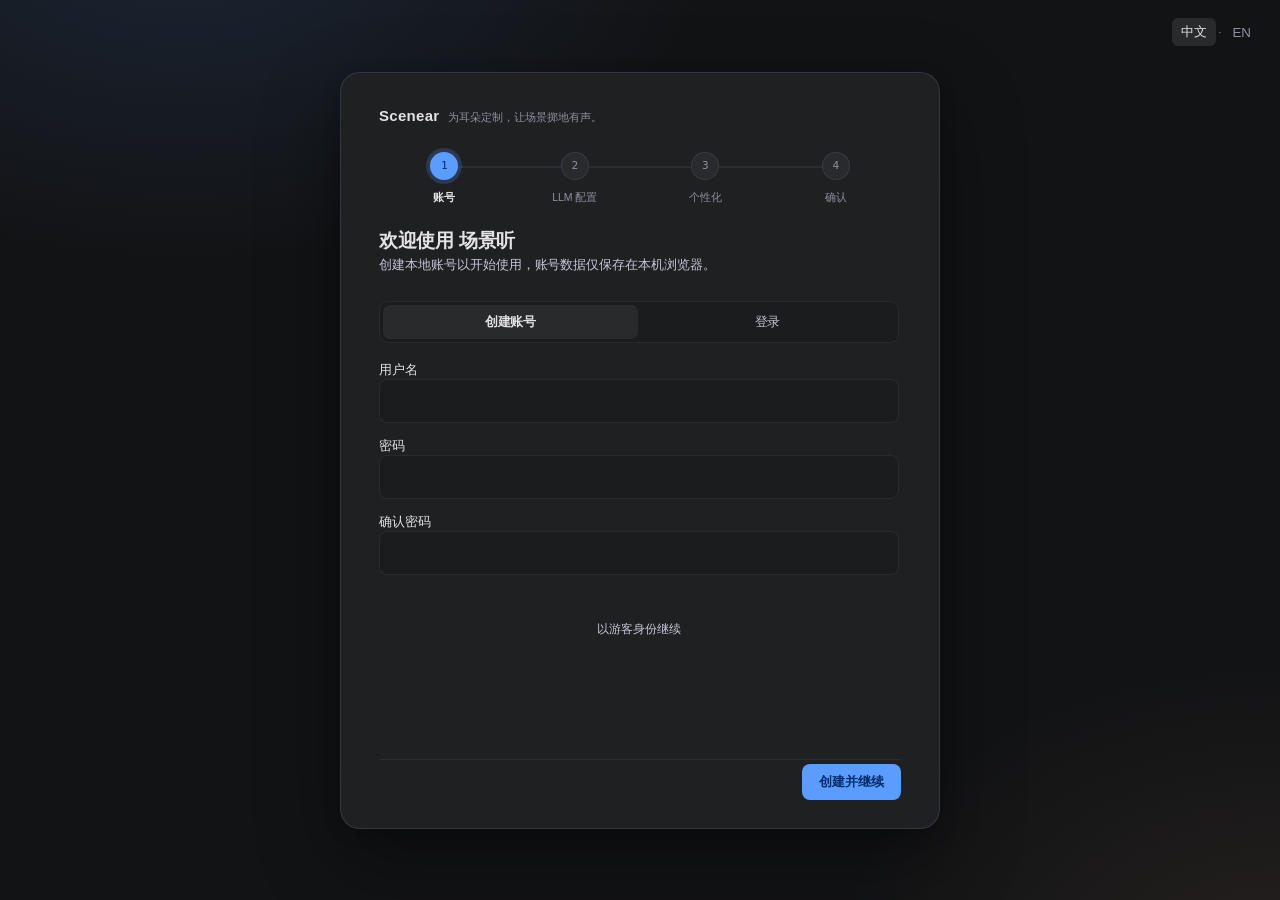
==== commit 1f933185: "feat(ui): 界面与动效精细化改造 — Token 收敛 + Spring 动效体系 + 区块精修 UI & motion refinement: token convergence + spr" ====
--- a/frontend/index.html
+++ b/frontend/index.html
@@ -7,998 +7,9 @@
 <link rel="icon" href="data:image/svg+xml,%3Csvg xmlns='http://www.w3.org/2000/svg' viewBox='0 0 32 32'%3E%3Crect width='32' height='32' rx='7' fill='%23121315'/%3E%3Crect x='6' y='14' width='3' height='7' rx='1.5' fill='%23adc6ff'/%3E%3Crect x='12' y='10' width='3' height='12' rx='1.5' fill='%23adc6ff'/%3E%3Crect x='18' y='7' width='3' height='16' rx='1.5' fill='%23adc6ff'/%3E%3Crect x='24' y='13' width='3' height='9' rx='1.5' fill='%23adc6ff'/%3E%3C/svg%3E"/>
 <link rel="preconnect" href="https://miaoda.feishu.cn"/>
 <link href="https://miaoda.feishu.cn/fonts/css2?family=Geist:wght@400;500;600&family=JetBrains+Mono:wght@400;500&display=swap" rel="stylesheet"/>
-<style>
-/* ============================================================
-   Scenear — 场景听
-   Design tokens · Components · Views
-   Deep theme (default) + Light theme via html[data-theme]
-   ============================================================ */
-:root{
-  /* surfaces */
-  --bg:#121315; --bg-lowest:#0d0e10;
-  --surface-low:#1b1c1e; --surface:#1f2022; --surface-high:#292a2c; --surface-highest:#343537;
-  --on-surface:#e3e2e5; --on-variant:#c2c6d6;
-  --outline:#8c909f; --outline-variant:#424754;
-  --line:rgba(66,71,84,.35); --line-strong:rgba(66,71,84,.6);
-  /* accent */
-  --primary:#adc6ff; --on-primary:#002e6a; --primary-dim:#4d8eff;
-  --secondary:#b9c8de; --tertiary:#ffb786; --on-tertiary:#502400;
-  --error:#ffb4ab; --ok:#7dd8a0;
-  /* type */
-  --font-sans:"Geist",ui-sans-serif,-apple-system,"Segoe UI",Roboto,"Helvetica Neue",Arial,"PingFang SC","Hiragino Sans GB","Microsoft YaHei",sans-serif;
-  --font-mono:"JetBrains Mono",ui-monospace,SFMono-Regular,Menlo,Consolas,monospace;
-  /* radius */
-  --r-sm:4px; --r-md:6px; --r-lg:8px;
-  --ease:cubic-bezier(.2,.7,.2,1);
-}
-html[data-theme="light"]{
-  --bg:#f4f4f6; --bg-lowest:#ffffff;
-  --surface-low:#f0f0f3; --surface:#e8e8ec; --surface-high:#dedee3; --surface-highest:#d3d3d9;
-  --on-surface:#1b1b1e; --on-variant:#4d4d57;
-  --outline:#7c7c88; --outline-variant:#cfcfd6;
-  --line:rgba(207,207,214,.9); --line-strong:rgba(150,150,160,.55);
-  --primary:#2e63c8; --on-primary:#ffffff; --primary-dim:#4d8eff;
-  --secondary:#55617a; --tertiary:#b5450f; --on-tertiary:#ffffff;
-  --error:#b3261e; --ok:#1f7a4d;
-}
-*{box-sizing:border-box;margin:0;padding:0}
-html{color-scheme:dark}
-html[data-theme="light"]{color-scheme:light}
-html,body{height:100%}
-body{
-  background:var(--bg); color:var(--on-surface);
-  font-family:var(--font-sans); font-size:13px; line-height:18px;
-  letter-spacing:-0.003em; -webkit-font-smoothing:antialiased; overscroll-behavior:none;
-}
-::selection{background:var(--primary); color:var(--on-primary)}
-::-webkit-scrollbar{width:10px;height:10px}
-::-webkit-scrollbar-thumb{background:var(--surface-highest);border-radius:5px;border:3px solid transparent;background-clip:content-box}
-::-webkit-scrollbar-track{background:transparent}
-button{font-family:inherit;color:inherit;background:none;border:none;cursor:pointer}
-input,select,textarea{font-family:inherit;color:inherit}
-a{color:inherit;text-decoration:none}
-.mono{font-family:var(--font-mono)}
-
-/* ---------- type scale ---------- */
-.t-10{font-size:10px;line-height:12px}
-.t-11{font-size:11px;line-height:14px}
-.t-12{font-size:12px;line-height:16px}
-.t-13{font-size:13px;line-height:18px}
-.t-14{font-size:14px;line-height:22px;letter-spacing:-0.005em}
-.t-15{font-size:15px;line-height:20px;font-weight:600;letter-spacing:-0.01em}
-.t-18{font-size:18px;line-height:24px;font-weight:600;letter-spacing:-0.015em}
-.t-24{font-size:24px;line-height:32px;font-weight:600;letter-spacing:-0.02em}
-.uc{text-transform:uppercase;letter-spacing:.08em}
-.dim{color:var(--on-variant)} .faint{color:var(--outline)} .accent{color:var(--primary)} .warn{color:var(--tertiary)} .ok{color:var(--ok)}
-.bold{font-weight:600}
-.nowrap{white-space:nowrap}
-.hidden{display:none!important}
-
-/* ---------- icons (inline SVG) ---------- */
-.icon{width:18px;height:18px;stroke:currentColor;fill:none;stroke-width:1.8;stroke-linecap:round;stroke-linejoin:round;flex-shrink:0}
-.icon-sm{width:15px;height:15px}
-.icon-fill{fill:currentColor;stroke:none}
-
-/* ---------- app frame ---------- */
-.app-header{
-  position:fixed;top:0;left:0;right:0;z-index:50;height:56px;
-  background:var(--bg-lowest);border-bottom:1px solid var(--line);
-  display:flex;align-items:center;justify-content:space-between;padding:0 16px;gap:16px;
-}
-.app-main{width:100%;min-height:100vh;padding-top:56px;padding-bottom:64px}
-.view{display:none}
-.view.active{display:block}
-.divider{height:1px;background:var(--line);border:none;margin:0}
-
-/* ---------- header ---------- */
-.brand{display:flex;align-items:center;gap:8px;user-select:none}
-.brand-mark{font-size:17px;font-weight:700;letter-spacing:-0.01em;color:var(--on-surface);background:linear-gradient(180deg,var(--primary),color-mix(in srgb,var(--primary) 60%,transparent));-webkit-background-clip:text;background-clip:text;-webkit-text-fill-color:transparent}
-.brand-sep{color:var(--outline);font-size:11px}
-.brand-name{color:var(--on-variant);font-size:13px;font-weight:500;letter-spacing:.02em}
-.version-pill{margin-left:2px;padding:1px 6px;border-radius:4px;background:var(--surface-high);color:var(--on-variant);font-size:10px;letter-spacing:.08em;text-transform:uppercase;border:1px solid var(--line)}
-.nav-seg{display:flex;align-items:center;gap:2px;padding:2px;background:var(--surface-low);border:1px solid var(--line);border-radius:6px;margin-left:4px}
-.nav-seg a{display:flex;align-items:center;gap:6px;padding:4px 12px;border-radius:4px;color:var(--on-variant);font-size:12px;transition:color .15s var(--ease),background .15s var(--ease)}
-.nav-seg a:hover{color:var(--on-surface)}
-.nav-seg a.active{background:var(--surface-high);color:var(--on-surface);border:1px solid var(--line-strong);font-weight:500;padding:3px 11px}
-.kbd{font-family:var(--font-mono);font-size:10px;color:var(--outline);background:var(--bg-lowest);border:1px solid var(--line);border-radius:4px;padding:1px 4px;line-height:1.4}
-.header-right{display:flex;align-items:center;gap:10px}
-#btn-sidebar{display:none}
-.engine-status{display:flex;align-items:center;gap:6px;padding:5px 10px;border-radius:6px;background:var(--surface-low);border:1px solid var(--line);font-size:11px;color:var(--on-variant)}
-.engine-status:hover{border-color:var(--line-strong);cursor:pointer}
-.eng-tip{position:fixed;z-index:1200;max-width:360px;padding:9px 11px;border-radius:8px;background:var(--surface-low);border:1px solid var(--line-strong);box-shadow:0 8px 20px rgba(0,0,0,.28);font-size:11.5px;line-height:1.6;color:var(--on-variant);white-space:pre-wrap;pointer-events:none}
-.dot{width:6px;height:6px;border-radius:50%;background:var(--ok);flex-shrink:0}
-.dot.warn{background:var(--warning)}
-.dot.pulse{animation:pulse 1.6s infinite}
-@keyframes pulse{0%,100%{opacity:1}50%{opacity:.35}}
-
-/* ---------- buttons ---------- */
-.btn{
-  display:inline-flex;align-items:center;justify-content:center;gap:6px;height:32px;padding:0 12px;
-  border-radius:6px;font-size:12px;color:var(--on-variant);background:var(--surface-low);
-  border:1px solid transparent;user-select:none;transition:color .15s var(--ease),background .15s var(--ease),border-color .15s var(--ease),opacity .15s var(--ease);
-}
-.btn:hover{color:var(--on-surface);border-color:var(--line-strong)}
-.btn:active{transform:translateY(1px)}
-.btn:disabled{opacity:.5;cursor:default;pointer-events:none}
-.btn-primary{background:var(--primary);color:var(--on-primary);font-weight:600;border-color:transparent}
-.btn-primary:hover{background:var(--primary-dim);border-color:transparent}
-.btn-danger{background:var(--error-container);color:var(--on-error-container);border-color:transparent;font-weight:600}
-.btn-danger:hover{background:var(--error);color:var(--on-error);border-color:transparent}
-.btn-ghost{background:transparent;color:var(--outline)}
-.btn-ghost:hover{color:var(--on-surface);border-color:transparent;background:transparent}
-.btn-sm{height:28px;padding:0 10px;font-size:11px;border-radius:5px}
-.btn-icon{width:32px;height:32px;padding:0;border-radius:6px;background:transparent;color:var(--on-variant)}
-.btn-icon:hover{background:var(--surface-low);color:var(--on-surface)}
-.btn-lg{height:38px;padding:0 18px;font-size:13px;border-radius:8px}
-
-/* ---------- inputs ---------- */
-.input{
-  width:100%;height:48px;padding:0 16px;background:var(--surface-low);color:var(--on-surface);
-  border:1px solid transparent;border-radius:8px;font-size:14px;outline:none;
-  transition:background .15s var(--ease),border-color .15s var(--ease);
-}
-.input::placeholder{color:var(--outline)}
-.input:focus{background:var(--surface);border-color:var(--primary-dim)}
-.input-group{position:relative;display:flex;align-items:center;width:220px}
-.input-group .input{width:100%;padding-right:38px}
-.eye-btn{position:absolute;right:4px;top:50%;transform:translateY(-50%);width:30px;height:30px;display:flex;align-items:center;justify-content:center;border:none;background:none;color:var(--outline);cursor:pointer;border-radius:6px;transition:color .12s var(--ease),background .12s var(--ease)}
-.eye-btn:hover{color:var(--on-surface);background:var(--surface-high)}
-.eye-btn .icon-sm{width:16px;height:16px}
-.range{width:150px;accent-color:var(--primary);cursor:pointer;height:4px}
-.temp-val{font-family:var(--font-mono);font-size:12px;color:var(--on-surface);min-width:34px;text-align:right}
-.tts-voice-zone{display:flex;flex-direction:column;gap:8px;width:100%;min-width:0}
-.dev-tts-ctrl .input{width:250px;height:32px;font-size:12px;padding:0 10px}
-.tts-voice-zone .input{width:100%;min-height:100px;font-size:13px;line-height:1.6;padding:10px 12px;resize:vertical;height:auto;box-sizing:border-box}
-.tts-voice-foot{display:flex;align-items:center;gap:10px;min-width:0;align-self:flex-start}
-.voice-roles{display:flex;flex-direction:column;gap:6px;width:100%;min-width:0}
-.voice-role-row{display:flex;align-items:center;gap:6px;flex-wrap:nowrap;min-width:0;width:100%}
-.role-name{width:104px;flex-shrink:0;height:34px;padding:0 10px;font-size:12.5px;background:var(--surface-low);color:var(--on-surface);border:1px solid transparent;border-radius:6px;outline:none;transition:background .15s var(--ease),border-color .15s var(--ease)}
-.role-name:focus{background:var(--surface-high);border-color:var(--primary-dim)}
-.voice-role-row .select-wrap{flex:1;min-width:0}
-.voice-role-row .select{width:100%;height:34px;font-size:12.5px}
-.btn-role-test,.btn-role-del{width:26px;height:34px;flex-shrink:0;display:flex;align-items:center;justify-content:center;border:none;background:var(--surface-low);color:var(--outline);border-radius:6px;cursor:pointer;transition:color .12s var(--ease),background .12s var(--ease)}
-.btn-role-test:hover{color:var(--primary);background:var(--surface-high)}
-.btn-role-test.loading{color:var(--primary);pointer-events:none;opacity:.85}
-.btn-role-test.loading .icon{animation:roleSpin .7s linear infinite}
-.btn-role-test.played{color:var(--primary);background:var(--surface-high)}
-.btn-role-test.played .icon{animation:none}
-@keyframes roleSpin{to{transform:rotate(360deg)}}
-.btn-role-del:hover{color:var(--err);background:var(--surface-high)}
-.btn-role-test .icon{width:12px;height:12px}
-.btn-role-add{align-self:flex-start;display:flex;align-items:center;gap:5px;height:28px;padding:0 10px;font-size:11px;color:var(--on-variant);background:var(--surface-low);border:1px dashed var(--line-strong);border-radius:6px;cursor:pointer;transition:color .12s var(--ease),background .12s var(--ease)}
-.btn-role-add:hover{color:var(--on-surface);background:var(--surface-high)}
-.btn-role-add .icon{width:12px;height:12px}
-.input-sm{height:32px;font-size:13px;border-radius:6px;padding:0 10px}
-.select-wrap{position:relative}
-.select{
-  width:100%;height:34px;padding:0 30px 0 12px;appearance:none;background:var(--surface-low);
-  border:1px solid transparent;border-radius:6px;font-size:12px;color:var(--on-surface);outline:none;cursor:pointer;
-  transition:background .15s var(--ease),border-color .15s var(--ease);
-}
-.select:hover{background:var(--surface)}
-.select:focus{background:var(--surface);border-color:var(--primary-dim)}
-.select-arrow{position:absolute;right:9px;top:50%;transform:translateY(-50%);pointer-events:none;color:var(--outline)}
-.quick-add{display:inline-flex;align-items:center;justify-content:center;width:20px;height:20px;border-radius:5px;color:var(--outline);cursor:pointer;transition:color .15s var(--ease),background .15s var(--ease)}
-.quick-add:hover{color:var(--on-surface);background:var(--surface-high)}
-.quick-add .icon{width:13px;height:13px}
-.quick-add-pop{position:fixed;z-index:1250;width:min(270px,calc(100vw - 40px));padding:12px;background:var(--surface-high);border:1px solid var(--line-strong);border-radius:10px;box-shadow:0 12px 36px rgba(0,0,0,.32);display:flex;flex-direction:column;gap:9px}
-.quick-add-pop .qap-title{font-size:11px;font-weight:600;letter-spacing:.02em;color:var(--on-variant);text-transform:uppercase}
-.quick-add-pop input{width:100%;height:32px;padding:0 10px;background:var(--bg-lowest);border:1px solid var(--line);border-radius:7px;font-size:12.5px;color:var(--on-surface);outline:none;transition:border-color .15s var(--ease)}
-.quick-add-pop input:focus{border-color:var(--primary-dim)}
-.quick-add-pop .qap-row{display:flex;justify-content:flex-end;gap:8px}
-label.flabel{display:block;font-size:12px;font-weight:600;letter-spacing:.01em;color:var(--on-variant);margin-bottom:7px}
-
-/* ---------- segmented control ---------- */
-.seg{display:grid;gap:2px;padding:2px;background:var(--surface-low);border:1px solid var(--line);border-radius:6px}
-.seg-item{padding:6px 8px;text-align:center;font-size:11px;color:var(--on-variant);border-radius:4px;cursor:pointer;user-select:none;transition:color .15s var(--ease),background .15s var(--ease)}
-.seg-item:hover{color:var(--on-surface)}
-.seg-item.active{background:var(--surface-high);color:var(--on-surface);font-weight:500}
-/* listen-mode seg inside the material actions bar: match sibling button height */
-.material-actions .seg{padding:1px;gap:1px;border-radius:6px;height:21px}
-.material-actions .seg .seg-item{display:flex;align-items:center;justify-content:center;padding:0 10px;height:19px;font-size:10.5px}
-
-/* ---------- tags / pills ---------- */
-.preset-tag{font-size:11px;padding:4px 10px;background:var(--surface-low);border-radius:6px;color:var(--on-variant);border:1px solid transparent;transition:all .15s var(--ease)}
-.preset-tag:hover{background:var(--surface);color:var(--on-surface)}
-.pill{display:inline-flex;align-items:center;gap:4px;padding:2px 7px;border-radius:4px;background:var(--surface-high);color:var(--on-variant);font-size:10px;line-height:1.5}
-.pill.accent-pill{color:var(--primary);font-weight:500}
-.pill.mono{font-family:var(--font-mono)}
-/* font-size levels: right-hand inspector panels follow the transcript font control */
-#inspector[data-fs="0"] .tab-panel .t-10{font-size:10px;line-height:14px}
-#inspector[data-fs="0"] .tab-panel .t-11{font-size:11px;line-height:16px}
-#inspector[data-fs="0"] .tab-panel .t-12{font-size:12px;line-height:19px}
-#inspector[data-fs="0"] .tab-panel .t-13{font-size:13px;line-height:20px}
-#inspector[data-fs="1"] .tab-panel .t-10{font-size:11px;line-height:14px}
-#inspector[data-fs="1"] .tab-panel .t-11{font-size:12.5px;line-height:18px}
-#inspector[data-fs="1"] .tab-panel .t-12{font-size:14px;line-height:22px}
-#inspector[data-fs="1"] .tab-panel .t-13{font-size:15px;line-height:23px}
-#inspector[data-fs="1"] .tab-panel .q-opt,#inspector[data-fs="1"] .tab-panel .p-eg{font-size:14px}
-#inspector[data-fs="1"] .tab-panel .pill{font-size:11px}
-#inspector[data-fs="2"] .tab-panel .t-10{font-size:12px;line-height:15px}
-#inspector[data-fs="2"] .tab-panel .t-11{font-size:14px;line-height:20px}
-#inspector[data-fs="2"] .tab-panel .t-12{font-size:16px;line-height:25px}
-#inspector[data-fs="2"] .tab-panel .t-13{font-size:17px;line-height:26px}
-#inspector[data-fs="2"] .tab-panel .q-opt,#inspector[data-fs="2"] .tab-panel .p-eg{font-size:16px}
-#inspector.zh-off .i-zh{display:none}
-#inspector[data-fs="2"] .tab-panel .pill{font-size:12px}
-
-/* ---------- panels ---------- */
-.panel{background:var(--bg-lowest);border:1px solid var(--line);border-radius:8px}
-.panel-pad{padding:16px}
-.panel-head{display:flex;align-items:center;justify-content:space-between;gap:12px;padding:12px 16px;border-bottom:1px solid var(--line)}
-.panel-title{display:flex;align-items:center;gap:8px;font-size:11px;text-transform:uppercase;letter-spacing:.08em;color:var(--on-variant)}
-.panel-title .icon{width:14px;height:14px}
-
-/* ---------- transcript ---------- */
-.transcript{background:var(--bg-lowest);border:1px solid var(--line);border-radius:8px;overflow:hidden}
-.trow{padding:12px 16px;border-bottom:1px solid var(--line);cursor:pointer;position:relative;transition:background .15s var(--ease)}
-.trow:last-child{border-bottom:none}
-.trow:hover{background:var(--surface-low)}
-.trow.active{background:var(--surface-highest);box-shadow:inset 3px 0 0 var(--primary)}
-.trow-head{display:flex;align-items:center;justify-content:space-between;gap:12px;margin-bottom:6px}
-.trow-id{display:flex;align-items:center;gap:8px;min-width:0}
-.speaker-dot{width:7px;height:7px;border-radius:50%;flex-shrink:0}
-.trow-time{font-family:var(--font-mono);font-size:11px;color:var(--outline);flex-shrink:0}
-.trow.active .trow-time{color:var(--primary);font-weight:500}
-.speaker-name{font-size:11px;font-weight:600}
-.speaker-role{font-size:11px;color:var(--outline)}
-.trow-actions{display:flex;align-items:center;gap:2px;flex-shrink:0}
-.trow-actions button{display:inline-flex;align-items:center;justify-content:center;width:24px;height:22px;border-radius:4px;color:var(--outline);opacity:0;transition:opacity .15s var(--ease),background .15s,color .15s}
-.trow:hover .trow-actions button,.trow.active .trow-actions button{opacity:1}
-.trow-actions button:hover{background:var(--surface-high);color:var(--on-surface)}
-.trow-actions button[data-act="bookmark"].active{opacity:1;color:var(--primary)}
-.pb-loop-btn.on{border-color:var(--primary);color:var(--primary)}
-.trow-actions .rate-btn{width:auto;padding:0 5px;font-family:var(--font-mono);font-size:10px}
-.trow-en{font-size:13.5px;line-height:20px;margin-top:2px}
-.trow-zh{font-size:12px;line-height:17px;color:var(--on-variant);margin-top:3px;transition:opacity .2s var(--ease)}
-.zh-toggle{display:flex;align-items:center;gap:5px;font-size:10px;font-family:var(--mono);letter-spacing:.04em;color:var(--outline);cursor:pointer;padding:2px 6px;border-radius:5px;border:1px solid transparent;transition:all .15s var(--ease)}
-.zh-toggle:hover{color:var(--on-surface)}
-.zh-toggle.on{color:var(--primary);background:var(--surface-low);border-color:var(--line)}
-.playing-flag{display:inline-flex;align-items:center;gap:4px;font-size:10px;color:var(--primary);margin-left:6px}
-.playing-flag .dot{background:var(--primary)}
-.playing-flag.paused{color:var(--warning)}
-.playing-flag.paused .dot{background:var(--warning)}
-.blind-mode .trow-zh{opacity:0}
-.blind-mode.zh-on .trow-zh{opacity:1;filter:blur(5px);transition:filter .2s var(--ease)}
-.blind-mode.zh-on .trow-zh:hover{filter:none}
-.blind-mode .trow-en{filter:blur(5px);transition:filter .2s var(--ease)}
-.blind-mode .trow-en:hover{filter:none}
-/* 剧情引子（对话概述）卡：常显在 transcript 之前，跟随翻译按键、豁免盲听 */
-.overview-card{margin:0 0 14px;padding:12px 14px;border-radius:12px;background:var(--surface-high);border:1px solid var(--line);border-left:3px solid var(--primary);font-size:14px;line-height:1.65;color:var(--on-surface);box-shadow:0 1px 0 rgba(0,0,0,.03)}
-.overview-card .ov-en{font-weight:600;letter-spacing:.1px}
-.overview-card .ov-zh{margin-top:4px;color:var(--on-variant);font-size:13px}
-.overview-card .ov-en,.overview-card .ov-zh{filter:none!important;opacity:1!important}
-.overview-card.hidden{display:none}
-
-/* ---------- tabs (inspector) ---------- */
-.tabbar{display:flex;align-items:center;gap:2px;padding:8px 8px 0;overflow-x:auto;flex-shrink:0}
-.tab-btn{display:inline-flex;align-items:center;gap:6px;padding:7px 11px;font-size:11px;color:var(--outline);border-radius:6px 6px 0 0;white-space:nowrap;transition:color .15s var(--ease),background .15s var(--ease)}
-.tab-btn:hover{color:var(--on-surface)}
-.tab-btn.active{background:var(--surface);color:var(--on-surface);font-weight:500}
-.tab-panel{display:none;flex:1;overflow-y:auto;padding:14px;background:var(--surface);gap:14px}
-.tab-panel.active{display:flex;flex-direction:column}
-
-/* ---------- library sidebar ---------- */
-.lib-sidebar{width:288px;flex-shrink:0;background:var(--bg-lowest);border-right:1px solid var(--line);display:flex;flex-direction:column;overflow:hidden}
-.lib-scroll{flex:1;overflow-y:auto;padding:8px 12px 16px}
-.lib-section{margin-bottom:22px}
-.lib-section-head{display:flex;align-items:center;justify-content:space-between;padding:4px 8px 6px}
-.lib-item{display:flex;align-items:flex-start;gap:10px;padding:8px;border-radius:6px;cursor:pointer;color:var(--on-variant);transition:background .15s var(--ease)}
-.lib-item:hover{background:var(--surface-low);color:var(--on-surface)}
-.lib-new-btn{display:flex;align-items:center;gap:9px;width:100%;padding:7px 10px;border-radius:6px;
-  border:1px solid var(--line);background:var(--surface-low);color:var(--on-variant);cursor:pointer;
-  font:inherit;text-align:left;transition:background .15s var(--ease),border-color .15s var(--ease)}
-.lib-new-btn:hover{border-color:var(--primary);color:var(--on-surface);background:var(--surface-container)}
-.lib-new-btn .ln-ic{width:24px;height:24px;border-radius:6px;background:var(--surface);display:flex;
-  align-items:center;justify-content:center;color:var(--primary);flex-shrink:0}
-.lib-new-btn .ln-ic .icon{width:13px;height:13px}
-.lib-new-btn .ln-name{font-size:12px;font-weight:500;color:var(--on-surface)}
-.lib-item.active{background:var(--surface-high);color:var(--on-surface);box-shadow:inset 2px 0 0 var(--primary)}
-.lib-ic{width:26px;height:26px;border-radius:6px;background:var(--surface-low);display:flex;align-items:center;justify-content:center;flex-shrink:0;color:var(--outline)}
-.lib-item.active .lib-ic{background:var(--primary);color:var(--on-primary)}
-.lib-ic .icon{width:14px;height:14px}
-.lib-item-body{flex:1;min-width:0}
-.lib-item-title{display:flex;align-items:center;justify-content:space-between;gap:8px}
-.lib-item-name{font-size:12px;font-weight:500;white-space:nowrap;overflow:hidden;text-overflow:ellipsis}
-.lib-item-dur{font-family:var(--font-mono);font-size:10px;color:var(--outline);flex-shrink:0}
-.lib-item-meta{display:flex;align-items:center;gap:6px;margin-top:3px;font-size:10px;color:var(--outline)}
-.lib-item-actions{display:none;align-items:center;gap:2px;flex-shrink:0;margin-left:2px}
-.lib-item:hover .lib-item-actions{display:flex}
-.lib-act{display:flex;align-items:center;justify-content:center;width:20px;height:20px;border-radius:4px;color:var(--outline);cursor:pointer;transition:color .12s var(--ease),background .12s var(--ease)}
-.lib-act:hover{color:var(--on-surface);background:var(--surface-highest)}
-.lib-act.del:hover{color:var(--error)}
-.bm-row{display:flex;align-items:center;gap:10px;padding:10px 12px;border:1px solid var(--line);border-radius:8px;cursor:pointer;background:var(--surface);transition:border-color .12s var(--ease),background .12s var(--ease)}
-.bm-row:hover{background:var(--surface-highest)}
-.lib-item.confirm-del{border:1px solid var(--error);background:var(--surface-low)}
-.lib-item.confirm-del .lib-act.del{color:var(--error)}
-.lib-draft{font-size:9px;letter-spacing:.06em;text-transform:uppercase;color:var(--primary);border:1px solid var(--line-strong);padding:0 4px;border-radius:3px;margin-left:6px;flex-shrink:0}
-.lib-draft.unsynth{color:var(--warning);border-color:rgba(232,179,57,.4)}
-.lib-item.renaming .lib-item-name{display:none}
-.lib-rename-input{font:inherit;font-size:12px;font-weight:500;background:var(--surface-highest);border:1px solid var(--outline);border-radius:4px;color:var(--on-surface);padding:2px 6px;width:100%;min-width:0}
-.lib-item.renaming .lib-item-dur{display:none}
-.playlist-row{display:flex;align-items:center;justify-content:space-between;gap:8px;padding:7px 8px;border-radius:6px;cursor:pointer;color:var(--on-variant);transition:background .15s var(--ease),color .15s var(--ease)}
-.playlist-row:hover{background:var(--surface-low);color:var(--on-surface)}
-.playlist-row.active{background:var(--surface-high);color:var(--on-surface)}
-.pl-wrap{position:relative}
-.pl-expand{display:none;margin:2px 0 8px 14px;padding:2px 4px 4px 12px;border-left:2px solid var(--line)}
-.playlist-row.active + .pl-expand{display:block}
-.pl-item{display:flex;align-items:center;gap:7px;padding:5px 6px;border-radius:5px;cursor:pointer;color:var(--on-variant);font-size:11.5px;transition:background .12s var(--ease)}
-.pl-item:hover{background:var(--surface-low);color:var(--on-surface)}
-.pl-item .icon{width:12px;height:12px;color:var(--outline);flex-shrink:0}
-.pl-item-name{flex:1;min-width:0;white-space:nowrap;overflow:hidden;text-overflow:ellipsis}
-.pl-item-dur{color:var(--outline);font-family:var(--mono);font-size:10px;flex-shrink:0}
-.pl-item .lib-act{display:none;flex-shrink:0}
-.pl-item:hover .lib-act{display:inline-flex}
-.pl-item-empty{padding:6px 4px;font-size:11px;color:var(--outline)}
-.playlist-row .pl-acts{display:none;align-items:center;gap:2px;flex-shrink:0}
-.playlist-row:hover .pl-acts{display:flex}
-.playlist-row.confirm-del{border:1px solid var(--error);background:var(--surface-low)}
-.playlist-row.confirm-del .pl-act.del{color:var(--error)}
-.pl-rename-input{font:inherit;font-size:11px;background:var(--surface-highest);border:1px solid var(--outline);border-radius:4px;color:var(--on-surface);padding:2px 6px;width:100%;min-width:0}
-.pl-row-input-wrap{flex:1;min-width:0}
-.pl-check{display:flex;align-items:center;justify-content:center;width:16px;height:16px;border:1px solid var(--outline);border-radius:4px;color:transparent;flex-shrink:0;transition:all .12s var(--ease)}
-.pl-row.on .pl-check{background:var(--primary);border-color:var(--primary);color:var(--on-primary)}
-.pl-row{display:flex;align-items:center;gap:10px;padding:10px 12px;border-radius:8px;cursor:pointer;color:var(--on-variant);transition:background .12s var(--ease),color .12s var(--ease)}
-.pl-row:hover{background:var(--surface-low);color:var(--on-surface)}
-.pl-row.on{background:color-mix(in srgb,var(--primary) 10%,transparent);color:var(--on-surface)}
-.pl-row-name{flex:1;min-width:0;white-space:nowrap;overflow:hidden;text-overflow:ellipsis;font-size:12.5px;font-weight:500}
-.pl-row-count{font-size:10px;font-family:var(--mono);color:var(--outline);flex-shrink:0}
-.pl-row.on .pl-row-count{color:var(--primary)}
-.pl-list-empty{padding:18px 10px;text-align:center;font-size:11.5px;color:var(--outline);border:1px dashed var(--line-strong);border-radius:8px}
-.playlist-row{display:flex;align-items:center;justify-content:space-between;padding:8px;border-radius:6px;cursor:pointer;color:var(--on-variant)}
-.playlist-row:hover{background:var(--surface-low);color:var(--on-surface)}
-.playlist-row .ic{display:flex;align-items:center;gap:8px;min-width:0}
-.playlist-row .ic .icon{width:15px;height:15px;color:var(--outline)}
-.playlist-row:hover .ic .icon{color:var(--primary)}
-.widget{background:var(--surface-low);border-radius:8px;padding:12px;border:1px solid var(--line)}
-.progress-track{width:100%;height:3px;border-radius:2px;background:var(--surface-highest);overflow:hidden;cursor:pointer;position:relative}
-.progress-fill{height:100%;background:var(--primary);border-radius:2px}
-
-/* ---------- generator ---------- */
-.gen-wrap{max-width:1080px;margin:0 auto;padding:44px 24px 56px;display:flex;flex-direction:column;gap:36px}
-.gen-head{display:flex;flex-direction:column;gap:8px}
-.eyebrow{display:flex;align-items:center;gap:8px;font-size:10px;text-transform:uppercase;letter-spacing:.1em;color:var(--on-variant)}
-.gen-sub{max-width:640px;font-size:13px;color:var(--on-variant);line-height:20px}
-.param-grid{display:grid;grid-template-columns:repeat(3,1fr);gap:14px}
-.two-col{display:grid;grid-template-columns:repeat(2,1fr);gap:14px}
-.engine-strip{display:flex;flex-wrap:wrap;align-items:center;justify-content:space-between;gap:10px;padding:14px;background:var(--surface-low);border-radius:8px;border:1px solid var(--line)}
-.chip-row{display:flex;flex-wrap:wrap;gap:6px}
-.chip{padding:5px 9px;font-size:11px;color:var(--on-variant);background:var(--surface-low);border:1px solid var(--line);border-radius:6px;cursor:pointer;transition:color .15s var(--ease),background .15s var(--ease),border-color .15s var(--ease)}
-.chip:hover{color:var(--on-surface)}
-.chip.active{color:var(--on-surface);background:var(--surface-high);border-color:var(--outline)}
-.engine-tags{display:flex;flex-wrap:wrap;align-items:center;gap:10px}
-.engine-tag{display:flex;align-items:center;gap:6px;font-size:11px;cursor:pointer}
-.engine-tag .lbl{font-size:10px;text-transform:uppercase;letter-spacing:.08em;color:var(--outline)}
-.engine-tag .val{font-size:11px;background:var(--bg-lowest);border:1px solid var(--line);border-radius:4px;padding:2px 7px;transition:border-color .12s var(--ease),color .12s var(--ease)}
-.engine-tag:hover .val{border-color:var(--primary-dim);color:var(--on-surface)}
-.engine-tag.na .val{color:var(--warning);border-color:color-mix(in srgb,var(--warning) 40%,var(--line))}
-.gen-actions{display:flex;align-items:center;justify-content:space-between;gap:12px;flex-wrap:wrap}
-.range-row{display:flex;flex-direction:column;gap:4px}
-.range-row .range-input{width:100%;accent-color:var(--primary)}
-.range-labels{display:flex;justify-content:space-between;font-size:10px;color:var(--outline)}
-/* generation progress */
-/* generation progress */
-.gen-progress{display:flex;flex-direction:column;gap:10px;padding:28px 20px;align-items:center;text-align:center}
-.llm-trace{display:flex;flex-direction:column;gap:3px;margin-top:8px;padding:8px 10px;background:var(--surface-low);border:1px solid var(--line);border-radius:7px;text-align:left;font-family:var(--mono);font-size:10.5px;line-height:1.55;color:var(--outline);max-height:150px;overflow-y:auto;width:100%;box-sizing:border-box}
-.llm-trace .tr-line{display:flex;gap:6px;min-width:0}
-.llm-trace .tr-t{color:var(--outline);white-space:nowrap;opacity:.7}
-.llm-trace .tr-ok{color:var(--primary)}
-.llm-trace .tr-err{color:var(--error)}
-.gen-step{display:flex;align-items:center;gap:10px;font-size:12px;color:var(--outline)}
-.gen-step.done{color:var(--on-variant)}
-.gen-step.active{color:var(--on-surface)}
-.gen-step .icon{width:15px;height:15px}
-.gen-phases{display:flex;align-items:center;gap:8px;padding:7px 10px;background:var(--surface-low);border:1px solid var(--line);border-radius:7px;margin-bottom:10px;flex-shrink:0}
-.gen-phase{display:flex;align-items:center;gap:6px;font-size:11px;color:var(--dim);white-space:nowrap}
-.gen-phase-n{width:16px;height:16px;border-radius:50%;background:var(--surface-highest);color:var(--dim);display:flex;align-items:center;justify-content:center;font-size:10px;font-family:var(--mono);transition:all .15s var(--ease)}
-.gen-phase.active{color:var(--on-surface);font-weight:600}
-.gen-phase.active .gen-phase-n{background:var(--primary);color:var(--on-primary)}
-.gen-phase.done{color:var(--on-variant);cursor:pointer}
-.gen-phase.done:hover .gen-phase-label{color:var(--primary)}
-.gen-phase.done .gen-phase-n{background:var(--primary-dim);color:var(--on-primary)}
-.gen-phase-arrow{color:var(--outline);display:flex}
-.gen-phases-track{flex:1;min-width:40px;height:3px;background:var(--surface-highest);border-radius:2px;overflow:hidden}
-.gen-phases-fill{height:100%;width:0%;background:var(--primary);border-radius:2px;transition:width .35s var(--ease)}
-.gen-phases-pct{font-size:10px;font-family:var(--mono);color:var(--outline);min-width:30px;text-align:right}
-.gen-publish{flex-shrink:0;margin-left:2px}
-.gen-total{display:flex;align-items:center;gap:10px;width:100%;max-width:340px}
-.gen-total-track{flex:1;height:3px;background:var(--surface-highest);border-radius:2px;overflow:hidden}
-.gen-total-fill{height:100%;width:0%;background:var(--primary);border-radius:2px;transition:width .35s var(--ease)}
-.gen-total-pct{font-size:10px;font-family:var(--mono);color:var(--outline);min-width:36px;text-align:right}
-.modal-overlay{backdrop-filter:blur(3px)}
-#welcome-modal{z-index:300;background:rgba(6,10,18,.82);backdrop-filter:blur(10px)}
-.welcome-card{width:min(400px,92vw);background:var(--surface);border:1px solid var(--line-strong);border-radius:16px;padding:32px 30px;text-align:center;box-shadow:0 20px 60px rgba(0,0,0,.4);animation:genIn .25s var(--ease)}
-.welcome-logo{font-size:26px;font-weight:800;letter-spacing:.14em;color:var(--primary);margin-bottom:4px}
-#welcome-auth{text-align:left}
-.btn-link{background:none;border:none;color:var(--primary);font-size:12px;cursor:pointer;font-family:var(--font-body);padding:2px}
-.btn-link.dim{color:var(--on-variant)}
-.btn-link:hover{text-decoration:underline}
-#onboard-modal{z-index:300}
-.onboard-card{width:min(620px,94vw);background:var(--surface);border:1px solid var(--line-strong);border-radius:16px;padding:30px 34px 26px;box-shadow:0 20px 60px rgba(0,0,0,.35);animation:genIn .25s var(--ease);max-height:90vh;overflow:auto;min-height:min(640px,80vh);display:flex;flex-direction:column}
-#onboard-modal .ob-body-wrap{flex:1;display:flex;flex-direction:column}
-.onboard-card .ob-q{flex:1;display:flex;flex-direction:column;gap:14px}
-.onboard-card .ob-field{display:flex;flex-direction:column;gap:6px}
-.onboard-card .ob-field .ob-label{font-size:12.5px;font-weight:600}
-.onboard-card .ob-row{display:flex;align-items:center;justify-content:space-between;gap:24px;padding:15px 2px;border-bottom:1px solid var(--line)}
-.onboard-card .ob-row:last-child{border-bottom:none}
-.onboard-card .ob-name{font-size:14px;font-weight:600;line-height:1.4}
-.onboard-card .ob-desc{font-size:12px;color:var(--outline);line-height:1.5;margin-top:3px;max-width:300px;overflow-wrap:break-word}
-.onboard-card .ob-ctrl{display:flex;gap:8px;flex-wrap:wrap;justify-content:flex-end;align-items:center;min-width:0;flex:1;max-width:56%}
-.onboard-card .ob-ctrl .input{width:min(300px,100%)}
-.chip[disabled]{opacity:.42;cursor:not-allowed;border-style:dashed}
-.chip-x{display:inline-flex;align-items:center;justify-content:center;width:14px;height:14px;margin-left:4px;border-radius:50%;background:var(--line-strong);color:var(--on-variant);font-size:10px;line-height:1;cursor:pointer;vertical-align:-1px}
-.chip-x:hover{background:var(--error);color:#fff}
-.ob-llm-form{border:1px solid var(--line);border-radius:12px;padding:10px 14px;background:var(--surface-low);display:flex;flex-direction:column;gap:2px;flex:1;justify-content:space-between}
-.ob-llm-form .s-row{gap:14px;padding:8px 0}
-.ob-llm-form .s-name{font-size:13px}
-.ob-llm-form .s-ctrl .input{width:min(300px,100%)}
-.onboard-step{display:flex;gap:6px;margin-bottom:14px}
-.onboard-step .dot{flex:1;height:3px;border-radius:2px;background:var(--line-strong)}
-.onboard-step .dot.on{background:var(--primary)}
-.ob-q{display:flex;flex-direction:column;gap:10px;min-height:150px}
-.ob-q .ob-label{font-size:12.5px;font-weight:600}
-.ob-chip-row{display:flex;flex-wrap:wrap;gap:8px}
-#confirm-modal{z-index:220}
-.confirm-box{width:min(360px,92vw);background:var(--surface);border:1px solid var(--line-strong);border-radius:12px;padding:26px 24px 0;display:flex;flex-direction:column;align-items:stretch;text-align:left;animation:genIn .2s var(--ease);box-shadow:0 16px 44px rgba(0,0,0,.28)}
-.inp{background:var(--surface-low);border:1px solid var(--line);border-radius:6px;color:var(--on-surface);font-family:var(--font-body);font-size:12.5px;padding:7px 10px;transition:border-color .12s var(--ease),background .12s var(--ease)}
-.inp::placeholder{color:var(--outline)}
-.inp:focus{outline:none;background:var(--surface);border-color:var(--primary-dim)}
-.tag{display:inline-flex;align-items:center;padding:2px 8px;font-size:10.5px;color:var(--on-variant);background:var(--surface-low);border:1px solid var(--line);border-radius:99px;white-space:nowrap}
-.s-empty{padding:18px;text-align:center;border:1px dashed var(--line-strong);border-radius:10px;background:var(--surface-low)}
-.btn-ghost.del{color:var(--err)}
-.confirm-title{font-size:15px;font-weight:600;letter-spacing:-.01em;color:var(--on-surface);line-height:1.4}
-.confirm-name{font-size:14px;font-weight:600;letter-spacing:.005em;color:var(--on-surface);background:var(--surface-high);border:1px solid var(--line);border-radius:6px;padding:7px 12px;margin:14px 0 10px;width:fit-content;max-width:100%;overflow:hidden;text-overflow:ellipsis;white-space:nowrap}
-.confirm-text{font-size:12.5px;line-height:1.7;color:var(--dim);margin:0;max-width:100%}
-.confirm-actions{display:flex;align-items:center;justify-content:space-between;gap:10px;width:100%;margin-top:22px;padding:16px 0;border-top:1px solid var(--line)}
-.confirm-actions .btn{min-width:92px;height:34px;border-radius:8px}
-/* empty state */
-.gen-empty{display:flex;flex-direction:column;align-items:center;gap:10px;padding:64px 20px;text-align:center}
-.gen-empty .icon{width:30px;height:30px;color:var(--outline)}
-/* artifact */
-.artifact-head{display:flex;flex-wrap:wrap;align-items:center;justify-content:space-between;gap:14px;padding:16px;background:var(--surface-low);border-radius:8px;border:1px solid var(--line)}
-.panel-grid-2{display:grid;grid-template-columns:1fr 1fr;gap:14px}
-.vocab-grid{display:grid;grid-template-columns:repeat(auto-fill,minmax(210px,1fr));gap:12px}
-.vocab-card{padding:14px;background:var(--bg-lowest);border:1px solid var(--line);border-radius:8px;display:flex;flex-direction:column;gap:6px}
-.q-card{padding:16px;background:var(--bg-lowest);border:1px solid var(--line);border-radius:8px;display:flex;flex-direction:column;gap:10px}
-.q-options{display:flex;flex-direction:column;gap:6px}
-.q-opt{display:flex;align-items:flex-start;gap:8px;flex-wrap:wrap;padding:8px 10px;border-radius:6px;background:var(--surface-low);cursor:pointer;font-size:12px;transition:background .15s var(--ease)}
-.q-opt .i-zh{flex:0 0 100%;padding-left:21px}
-.q-opt .q-opt-en{flex:1 1 0;min-width:0}
-.q-opt:hover{background:var(--surface)}
-.q-opt input{accent-color:var(--primary);margin-top:2px}
-.q-opt.correct{border:1px solid var(--primary-dim)}
-.q-opt .ok-tag{color:var(--ok);font-weight:600}
-.pattern-card{padding:14px;background:var(--bg-lowest);border:1px solid var(--line);border-radius:8px;display:flex;flex-direction:column;gap:6px}
-.pattern-card .p-eg{font-size:12px;color:var(--on-variant);border-top:1px solid var(--line);padding-top:8px;margin-top:2px}
-
-/* ---------- player layout ---------- */
-.player-layout{display:flex;height:calc(100vh - 56px - 64px);overflow:hidden;min-width:0}
-.player-main{flex:1;display:flex;flex-direction:column;min-width:0}
-/* --- fold & resize controls --- */
-.lib-sidebar,.inspector{position:relative;transition:width .18s var(--ease)}
-.lib-sidebar.collapsed{width:0!important;border-right:none;overflow:visible}
-.inspector.collapsed{width:0!important;border-left:none;overflow:visible}
-.lib-sidebar.collapsed>*{visibility:hidden}
-.inspector.collapsed>*{visibility:hidden}
-.resize-handle{position:absolute;top:0;bottom:0;width:5px;cursor:col-resize;z-index:30;background:transparent}
-.resize-handle:hover,.resize-handle.dragging{background:var(--primary-dim)}
-.lib-resize{right:-3px}
-.ins-resize{left:-3px}
-.lib-sidebar.collapsed .lib-resize,.inspector.collapsed .ins-resize{display:none}
-.material-head{flex-shrink:0;display:flex;align-items:center;justify-content:space-between;gap:14px;padding:14px 22px;background:var(--bg-lowest);border-bottom:1px solid var(--line)}
-.material-head .mtitle{font-size:18px;font-weight:600;letter-spacing:-0.015em}
-.btn-rename{display:inline-flex;align-items:center;justify-content:center;width:24px;height:24px;border:none;background:none;color:var(--outline);cursor:pointer;border-radius:5px;transition:color .12s var(--ease),background .12s var(--ease)}
-.btn-rename:hover{color:var(--on-surface);background:var(--surface-high)}
-.btn-rename .icon{width:14px;height:14px}
-.btn-rename:disabled{opacity:.4;cursor:default;pointer-events:none}
-.title-edit{font-family:var(--font-body);font-size:18px;font-weight:600;letter-spacing:-0.015em;background:var(--surface-low);color:var(--on-surface);border:1px solid var(--primary-dim);border-radius:6px;padding:2px 8px;width:min(420px,60vw);outline:none}
-.material-meta{font-size:12px;color:var(--on-variant);margin-top:3px}
-.material-actions{display:flex;align-items:center;gap:8px;flex-shrink:0;flex-wrap:wrap}
-.player-split{flex:1;display:flex;min-height:0}
-.transcript-pane{flex:1;overflow-y:auto;padding:18px 22px 32px;min-width:0}
-.empty-state{display:flex;flex-direction:column;align-items:center;justify-content:center;gap:8px;padding:72px 24px;text-align:center}
-.empty-state .es-ic{width:46px;height:46px;border-radius:12px;background:var(--surface-low);display:flex;align-items:center;justify-content:center;color:var(--outline);margin-bottom:4px}
-.empty-state .es-ic .icon{width:22px;height:22px}
-.empty-state .es-title{font-size:14px;font-weight:600;color:var(--on-surface)}
-.empty-state .es-sub{font-size:12px;color:var(--on-variant);max-width:380px;line-height:18px}
-.inspector{width:416px;flex-shrink:0;background:var(--bg-lowest);border-left:1px solid var(--line);display:flex;flex-direction:column;overflow:hidden}
-
-/* ---------- global player bar ---------- */
-.player-bar{
-  position:fixed;bottom:0;left:0;right:0;z-index:50;height:64px;
-  background:var(--bg-lowest);border-top:1px solid var(--line);
-  display:flex;align-items:center;justify-content:space-between;gap:16px;padding:0 16px;
-}
-.pb-left{display:flex;align-items:center;gap:10px;width:24%;min-width:220px}
-.pb-art{width:38px;height:38px;border-radius:6px;background:var(--surface-low);border:1px solid var(--line);display:flex;align-items:center;justify-content:center;color:var(--outline);flex-shrink:0}
-.pb-art .icon{width:19px;height:19px}
-.pb-title{font-size:12px;font-weight:500;white-space:nowrap;overflow:hidden;text-overflow:ellipsis}
-.pb-meta{font-size:11px;color:var(--on-variant);white-space:nowrap;overflow:hidden;text-overflow:ellipsis}
-.pb-center{display:flex;flex-direction:column;align-items:center;gap:5px;width:52%;max-width:640px}
-.pb-controls{display:flex;align-items:center;gap:2px}
-.pb-controls button{display:inline-flex;align-items:center;justify-content:center;width:30px;height:28px;border-radius:6px;color:var(--on-variant)}
-.pb-controls button.pb-seek{position:relative}
-.pb-seek .icon{width:15px;height:15px;margin-top:-4px}
-.pb-seek-num{position:absolute;left:50%;transform:translateX(-50%);bottom:1px;font-family:var(--font-mono);font-size:7.5px;font-weight:600;line-height:1;color:inherit;letter-spacing:0}
-.pb-controls button:hover{color:var(--on-surface);background:var(--surface-low)}
-.pb-play{width:34px!important;height:34px!important;border-radius:50%!important;background:var(--on-surface)!important;color:var(--bg-lowest)!important;margin:0 4px}
-.pb-play:hover{opacity:.88;background:var(--on-surface)!important}
-.pb-play .icon{width:17px;height:17px}
-.pb-progress{display:flex;align-items:center;gap:10px;width:100%}
-.pb-time{font-family:var(--font-mono);font-size:10px;color:var(--outline);min-width:38px;text-align:right}
-.pb-time.total{text-align:left}
-.pb-seek{flex:1;position:relative;height:14px;display:flex;align-items:center;cursor:pointer}
-.pb-seek .progress-track{width:100%}
-.pb-right{display:flex;align-items:center;justify-content:flex-end;gap:12px;width:24%;min-width:220px}
-.vol-wrap{display:flex;align-items:center;gap:6px;color:var(--outline)}
-.vol-wrap .icon{width:17px;height:17px}
-.vol-track{width:64px;height:14px;position:relative;display:flex;align-items:center;cursor:pointer}
-.vol-track::before{content:"";position:absolute;left:0;right:0;height:3px;border-radius:2px;background:var(--surface-highest)}
-.vol-fill{position:absolute;top:50%;transform:translateY(-50%);height:3px;border-radius:2px;background:var(--outline);transition:background .15s var(--ease)}
-.vol-track:hover .vol-fill{background:var(--on-surface)}
-.speed-wrap{position:relative}
-.speed-menu{position:absolute;bottom:38px;right:0;z-index:80;min-width:88px;padding:4px;background:var(--surface-high);border:1px solid var(--line-strong);border-radius:8px;display:flex;flex-direction:column;gap:1px}
-.speed-menu button{display:flex;align-items:center;justify-content:space-between;padding:7px 12px;border-radius:5px;font-family:var(--font-mono);font-size:11px;color:var(--on-variant);text-align:left;white-space:nowrap;transition:background .15s var(--ease),color .15s var(--ease)}
-.speed-menu button:hover{background:var(--surface-highest);color:var(--on-surface)}
-.speed-menu button.active{color:var(--primary);font-weight:500}
-.speed-menu button.active::after{content:"✓";margin-left:10px}
-.font-wrap{position:relative}
-.font-menu{position:absolute;top:calc(100% + 6px);right:0;z-index:80;min-width:88px;padding:4px;background:var(--surface-high);border:1px solid var(--line-strong);border-radius:8px;display:flex;flex-direction:column;gap:1px}
-.font-menu button{display:flex;align-items:center;justify-content:space-between;padding:7px 12px;border-radius:5px;font-family:var(--font-mono);font-size:11px;color:var(--on-variant);text-align:left;white-space:nowrap;transition:background .15s var(--ease),color .15s var(--ease)}
-.font-menu button:hover{background:var(--surface-highest);color:var(--on-surface)}
-.font-menu button.active{color:var(--primary);font-weight:500}
-.font-menu button.active::after{content:"✓";margin-left:10px}
-
-/* ---------- modal ---------- */
-.modal-overlay{position:fixed;inset:0;z-index:115;background:rgba(0,0,0,.55);display:flex;align-items:center;justify-content:center;padding:24px}
-.modal{width:560px;max-width:100%;max-height:84vh;overflow-y:auto;background:var(--surface);border:1px solid var(--line-strong);border-radius:10px}
-.modal-head{display:flex;align-items:center;justify-content:space-between;padding:16px 18px;border-bottom:1px solid var(--line)}
-.modal-body{padding:18px;display:flex;flex-direction:column;gap:16px}
-.modal-foot{display:flex;align-items:center;justify-content:flex-end;gap:10px;padding:14px 18px;border-top:1px solid var(--line)}
-.form-row{display:flex;flex-direction:column;gap:6px}
-.radio-row{display:flex;align-items:center;gap:8px;font-size:12px;color:var(--on-variant);cursor:pointer;transition:color .12s var(--ease)}
-.radio-row:hover{color:var(--on-surface)}
-.radio-row input{accent-color:var(--primary);margin:0}
-.usage-grid{display:grid;grid-template-columns:1fr 1fr;gap:10px;margin:10px 0}
-.usage-chart-head{display:flex;align-items:center;justify-content:space-between;gap:10px;margin:14px 0 8px}
-.usage-chart{width:100%;height:150px;border:1px solid var(--line);border-radius:7px;background:var(--surface-low);overflow:hidden}
-.usage-chart svg{display:block;width:100%;height:100%}
-.usage-bar{cursor:pointer;transition:fill .12s var(--ease)}
-.usage-bar:hover{stroke:var(--primary);stroke-width:1}
-.icon-btn{background:var(--surface-low);border:1px solid var(--line);border-radius:6px;color:var(--on-variant);cursor:pointer;transition:all .12s var(--ease)}
-.icon-btn:hover{color:var(--on-surface);border-color:var(--outline);background:var(--surface-highest)}
-.icon-btn.chip-mgr{width:30px;height:30px;padding:0;display:inline-flex;align-items:center;justify-content:center}
-.icon-btn.chip-mgr.active{color:var(--primary);border-color:var(--primary);background:var(--primary-muted, rgba(94,132,255,.12))}
-.usage-cell{display:flex;flex-direction:column;gap:3px;padding:12px 14px;background:var(--surface-low);border:1px solid var(--line);border-radius:7px}
-.usage-days{display:flex;flex-direction:column;gap:4px;margin-top:8px}
-.usage-day{display:flex;align-items:center;justify-content:space-between;gap:10px;padding:7px 10px;background:var(--surface-low);border:1px solid var(--line);border-radius:6px;font-size:11px}
-.form-grid{display:grid;grid-template-columns:1fr 1fr;gap:14px}
-.test-grid{grid-template-columns:auto 1fr auto}
-.test-result{font-family:var(--font-mono);font-size:10px;color:var(--outline);align-self:center;min-height:14px}
-.test-result.ok{color:var(--primary)}
-.test-result.err{color:var(--error)}
-.api-note{font-family:var(--font-mono);font-size:10px;color:var(--outline);background:var(--bg-lowest);border:1px solid var(--line);border-radius:6px;padding:10px;line-height:1.7;white-space:pre-wrap}
-
-/* ---------- toast ---------- */
-.toast{
-  position:fixed;bottom:84px;left:50%;transform:translateX(-50%) translateY(12px);z-index:500;
-  background:var(--surface-high);border:1px solid var(--line-strong);color:var(--on-surface);
-  padding:10px 16px;border-radius:9px;font-size:12px;line-height:1.55;
-  display:flex;align-items:center;gap:10px;
-  max-width:min(480px,calc(100vw - 48px));white-space:normal;word-break:break-word;
-  box-shadow:0 8px 28px rgba(0,0,0,.16),0 2px 8px rgba(0,0,0,.10);
-  opacity:0;pointer-events:none;transition:opacity .22s var(--ease),transform .22s var(--ease);
-}
-.toast.show{opacity:1;transform:translateX(-50%) translateY(0);pointer-events:auto}
-.toast .toast-ic{flex:none;width:22px;height:22px;padding:3px;border-radius:50%;background:color-mix(in srgb,var(--accent) 14%,transparent);color:var(--accent)}
-.toast.success .toast-ic{background:color-mix(in srgb,var(--ok) 14%,transparent);color:var(--ok)}
-.toast.error .toast-ic{background:color-mix(in srgb,var(--error) 14%,transparent);color:var(--error)}
-.toast.warn .toast-ic{background:color-mix(in srgb,var(--warning) 16%,transparent);color:var(--warning)}
-
-/* ---------- responsive ---------- */
-@media (max-width:1180px){ .inspector{width:330px} }
-@media (max-width:960px){
-  .inspector{width:0!important;border-left:none;overflow:hidden}
-  .param-grid{grid-template-columns:1fr 1fr}
-}
-@media (max-width:900px){
-  .lib-sidebar{width:0!important;border-right:none;overflow:hidden}
-}
-@media (max-width:720px){
-  .lib-sidebar{position:fixed;left:0;top:0;bottom:0;z-index:70;width:288px!important;max-width:85vw;display:flex;transform:translateX(-105%);transition:transform .18s var(--ease);border-right:1px solid var(--line);box-shadow:none}
-  .lib-sidebar.open{transform:none;box-shadow:0 8px 40px rgba(0,0,0,.4)}
-  .lib-sidebar .lib-resize{display:none}
-  .lib-sidebar.collapsed{width:288px!important;border-right:1px solid var(--line);transform:translateX(-105%)}
-  .lib-sidebar.collapsed>*{visibility:visible}
-  #btn-sidebar{display:flex}
-  #sidebar-backdrop{position:fixed;inset:0;z-index:65;background:rgba(0,0,0,.45);opacity:0;pointer-events:none;transition:opacity .18s var(--ease)}
-  #sidebar-backdrop.show{opacity:1;pointer-events:auto}
-  .param-grid,.two-col,.panel-grid-2{grid-template-columns:1fr}
-  .engine-status .sts-extra{display:none}
-  .material-head{flex-direction:column;align-items:flex-start}
-  .material-actions{justify-content:flex-start}
-  .voice-roles{width:100%}
-  .gen-wrap{padding:28px 16px 40px}
-  .pb-left{min-width:150px}
-  .pb-right{min-width:150px}
-  .pb-art{display:none}
-  .vol-wrap{display:none}
-  .brand-name,.version-pill{display:none}
-  .nav-seg .kbd{display:none}
-  .engine-status{display:none}
-  .header-right .btn-sm span{display:none}
-  .header-right .btn-sm{width:32px;padding:0}
-  .pb-right{min-width:auto;gap:6px}
-  .pb-right .btn-sm span{display:none}
-  .pb-right .btn-sm{width:32px;padding:0}
-  .pb-center{width:auto;flex:1;min-width:0}
-  .pb-controls{gap:0}
-  .pb-controls button{width:26px}
-}
-
-/* ---------- Unified workspace: generate panel & header trigger ---------- */
-.gen-trigger{display:flex;align-items:center;gap:9px;height:34px;padding:0 18px;border-radius:8px;background:var(--primary);border:1px solid transparent;color:var(--on-primary);font-size:13px;font-weight:600;letter-spacing:-0.01em;cursor:pointer;transition:filter .15s var(--ease),transform .15s var(--ease);flex-shrink:0}
-.gen-trigger:hover{filter:brightness(1.08)}
-.gen-trigger:active{transform:scale(.985)}
-.gen-trigger .icon{color:var(--on-primary);opacity:.9}
-.synth-banner{display:flex;align-items:center;justify-content:space-between;gap:10px;padding:9px 12px;margin-bottom:12px;background:var(--surface-high);border:1px solid var(--line);border-radius:8px}
-.synth-error{display:flex;flex-direction:column;gap:6px;padding:10px 12px;margin-bottom:12px;background:var(--surface-high);border:1px solid var(--error);border-radius:8px}
-.synth-error-head{display:flex;align-items:center;gap:6px;min-width:0}
-.synth-error-head .t-11{flex:1;min-width:0}
-.synth-error-detail{word-break:break-all;max-height:76px;overflow-y:auto}
-.pb-play.disabled{opacity:.45}
-.pb-controls button:disabled,.trow-actions button:disabled,.material-actions button:disabled,.zh-toggle.disabled,.seg-item.disabled{opacity:.4;cursor:default;pointer-events:none}
-.btn-block{width:100%;display:flex;align-items:center;justify-content:center;gap:8px}
-.gen-panel{position:fixed;inset:0;z-index:110;display:flex;justify-content:center;align-items:flex-start;padding:9vh 20px 20px}
-.gen-panel.hidden{display:none}
-.gen-backdrop{position:absolute;inset:0;background:rgba(5,6,8,.55);backdrop-filter:blur(2px)}
-html[data-theme="light"] .gen-backdrop{background:rgba(28,30,34,.35)}
-.gen-card{position:relative;width:700px;max-width:100%;background:var(--surface-low);border:1px solid var(--line-strong);border-radius:10px;box-shadow:0 24px 64px rgba(0,0,0,.45);overflow:hidden;display:flex;flex-direction:column;animation:genIn .18s cubic-bezier(.22,.61,.36,1)}
-html[data-theme="light"] .gen-card{box-shadow:0 24px 64px rgba(20,24,32,.25)}
-@keyframes genIn{from{opacity:0;transform:translateY(10px) scale(.995)}to{opacity:1;transform:none}}
-.gen-card-head{display:flex;align-items:center;justify-content:space-between;padding:12px 16px;border-bottom:1px solid var(--line);flex-shrink:0}
-.gen-card-body{padding:16px;display:flex;flex-direction:column;gap:14px;max-height:64vh;overflow-y:auto}
-.gen-topic-row{display:flex;align-items:center;gap:10px;padding:0 14px;border:1px solid var(--line-strong);border-radius:8px;background:var(--surface-highest);color:var(--outline);transition:border-color .15s var(--ease),color .15s var(--ease)}
-.gen-topic-row:focus-within{border-color:var(--primary-dim);color:var(--primary)}
-.gen-topic-row textarea{flex:1;min-height:54px;padding:13px 0;background:transparent;border:none;outline:none;color:var(--on-surface);font-size:14px;font-family:var(--font-body);resize:none;line-height:1.5;min-width:0}
-.gen-card-foot{display:flex;align-items:center;justify-content:space-between;padding:16px 18px 18px;border-top:1px solid var(--line);gap:18px;flex-shrink:0}
-
-/* ===== New-Material dialog (Claude-aligned layout) ===== */
-#gen-panel .sec-head{display:flex;align-items:baseline;gap:8px;margin-bottom:2px}
-#gen-panel .sec-head h3{margin:0;font-size:12.5px;font-weight:600;letter-spacing:.3px;color:var(--g-on-strong)}
-#gen-panel .field{display:flex;flex-direction:column;gap:9px}
-#gen-panel .field-head{display:flex;align-items:center;justify-content:space-between;height:24px;margin-bottom:2px}
-#gen-panel .field-label{font-size:12.5px;color:var(--g-on-variant);font-weight:500;letter-spacing:.2px}
-#gen-panel .icon-manage{width:24px;height:24px;border-radius:7px;background:transparent;border:1px solid transparent;color:var(--g-icon);cursor:pointer;display:grid;place-items:center;transition:.18s;flex:0 0 auto;padding:0}
-#gen-panel .icon-manage:hover{background:var(--surface-high);color:var(--g-on-variant)}
-#gen-panel .icon-manage.active{background:var(--g-accent-soft);color:var(--primary-dim);border-color:var(--g-accent-border)}
-#fmt-seg{display:grid;gap:4px;padding:4px;background:var(--surface-low);border:1px solid var(--line-strong);border-radius:13px;max-width:560px}
-#fmt-seg .seg-item{display:flex;align-items:center;justify-content:center;gap:8px;height:46px;padding:0 10px;border-radius:10px;border:1px solid transparent;background:transparent;color:var(--g-on-weak);font-size:12.5px;cursor:pointer;white-space:nowrap;overflow:hidden;transition:color .18s,background .18s,border-color .18s}
-#fmt-seg .seg-item:hover{color:var(--g-on-variant);background:var(--g-hover-overlay)}
-#fmt-seg .seg-item.active{background:linear-gradient(180deg,var(--g-accent-soft),var(--g-accent-soft));border-color:var(--g-accent-border);color:var(--g-on-accent);box-shadow:0 2px 10px -4px var(--g-accent-border)}
-#fmt-seg .seg-glyph{display:flex;align-items:center;color:var(--g-on-weak);transition:color .18s}
-#fmt-seg .seg-item.active .seg-glyph{color:var(--primary-dim)}
-#fmt-seg .seg-text{font-weight:500;letter-spacing:.2px}
-#gen-panel .chip-row{display:flex;flex-wrap:wrap;gap:8px 10px;align-items:center;padding:2px 2px 6px;min-height:40px}
-#gen-panel .chip{position:relative;display:inline-flex;align-items:center;height:32px;padding:0 12px;border-radius:9px;background:var(--surface-high);border:1px solid var(--line-strong);color:var(--g-on-chip);font-size:12.5px;cursor:pointer;user-select:none;white-space:nowrap;transition:background .18s,border-color .18s,color .18s}
-#gen-panel .chip:hover{border-color:var(--g-line-strong);color:var(--g-on-hover)}
-#gen-panel .chip.active{background:var(--g-accent-soft);border-color:var(--g-accent-border);color:var(--g-on-accent)}
-#gen-panel .chip-row.managing .chip:not(.active){border-style:dashed;border-color:var(--g-line-strong)}
-#gen-panel .chip-x{position:absolute;top:-5px;right:-5px;width:16px;height:16px;border-radius:50%;display:grid;place-items:center;background:var(--g-chipx-bg);border:1px solid var(--g-line-strong);color:var(--g-chipx-fg);opacity:0;transform:scale(.45);pointer-events:none;z-index:3;transition:opacity .18s,transform .2s cubic-bezier(.34,1.4,.64,1),background .16s,border-color .16s,color .16s}
-#gen-panel .chip-row.managing .chip .chip-x{opacity:1;transform:scale(1);pointer-events:auto}
-#gen-panel .chip-x:hover{background:var(--g-danger);border-color:var(--g-danger);color:#fff}
-#gen-panel .chip-x svg{display:block}
-#gen-panel .chip-add{display:inline-flex;align-items:center;gap:5px;height:32px;padding:0 11px;border-radius:9px;border:1px dashed var(--g-line);background:transparent;color:var(--g-mute);font-size:12.5px;cursor:pointer;white-space:nowrap;transition:.18s}
-#gen-panel .chip-add:hover{color:var(--primary-dim);border-color:var(--g-accent-border);background:var(--g-accent-soft)}
-#gen-panel .field-hint{display:flex;align-items:flex-start;gap:6px;margin:0;padding:0 2px;font-size:11px;color:var(--on-mute,var(--g-on-mute));opacity:0;letter-spacing:.2px;line-height:1.5;min-height:0;transition:opacity .22s}
-#gen-panel .field-hint::before{content:'';flex:0 0 auto;width:4px;height:4px;border-radius:50%;background:var(--primary-dim);opacity:.65;margin-top:7px}
-#gen-panel .field-hint.show{opacity:1}
-#gen-panel #gen-context{width:100%;min-height:98px;resize:vertical;padding:13px 14px;border-radius:12px;background:var(--surface-low);border:1px solid var(--line-strong);color:var(--on-surface);font-size:13px;line-height:1.68;outline:none;transition:border-color .2s,box-shadow .2s,background .2s}
-#gen-panel #gen-context:focus{border-color:var(--g-accent-border);background:var(--surface);box-shadow:0 0 0 3px var(--g-accent-faint)}
-#gen-panel .btn-generate-full{flex:1.4;display:inline-flex;align-items:center;justify-content:center;gap:8px;height:46px;border-radius:11px;border:1px solid var(--g-accent-border);background:linear-gradient(180deg,#5a94ff,#3f7cf0);color:#fff;font-size:13.5px;font-weight:600;letter-spacing:.4px;cursor:pointer;box-shadow:0 5px 16px -5px rgba(63,124,240,.7);transition:.18s}
-#gen-panel .gen-card-foot .btn-ghost{flex:0 0 auto;height:34px;padding:0 14px;border-radius:9px;border:1px solid var(--line-strong);background:transparent;color:var(--on-mute,var(--g-on-mute));font-size:12px;font-family:inherit;letter-spacing:.2px;cursor:pointer;transition:.18s}
-#gen-panel .gen-card-foot .btn-ghost:hover{color:var(--on-variant);border-color:var(--g-line-strong);background:var(--surface-high)}
-#gen-panel .gen-card-foot .btn-ghost:active{transform:translateY(1px)}
-#gen-panel .btn-generate-full:hover{filter:brightness(1.08)}
-#gen-panel .btn-generate-full:active{transform:translateY(1px)}
-#gen-panel .btn-generate-full:disabled{opacity:.45;cursor:not-allowed;filter:none}
-
-/* ===== V2 refinements: tooltips, context note, level blocks, cancel ===== */
-html[data-theme='dark'] #adjust-modal{--on-mute:#6b7889}
-html[data-theme='light'] #adjust-modal{--on-mute:#5f5f68}
-#adjust-modal .refine-inject-title{display:flex;align-items:center;gap:7px;font-size:13px;font-weight:600;color:var(--on-mute);letter-spacing:.3px;margin-bottom:9px}
-#adjust-modal .refine-inject-title::before{content:'';width:3px;height:13px;border-radius:2px;background:var(--primary)}
-#adjust-modal #refine-inject{min-height:86px;font-size:12.5px;line-height:1.65;padding:12px 13px;border-radius:11px;background:var(--surface-low,#0a0d11)}
-html[data-theme='dark'] #adjust-modal #refine-inject{background:#0a0d11;border-color:#262b33}
-html[data-theme='light'] #adjust-modal #refine-inject{background:#ffffff;border-color:var(--line-strong)}
-#adjust-modal .field{display:flex;flex-direction:column;gap:9px}
-#adjust-modal .field-head{display:flex;align-items:baseline;gap:10px;height:22px}
-#adjust-modal .field-label{display:inline-flex;align-items:center;font-size:12.5px;color:var(--on-mute,#6b7889);font-weight:500;letter-spacing:.2px;cursor:help;white-space:nowrap}
-#adjust-modal .hint-ico{display:inline-flex;align-items:center;justify-content:center;width:13px;height:13px;margin-left:5px;color:#66748a;transition:color .18s,transform .18s}
-#adjust-modal .field-label:hover .hint-ico{color:var(--primary-dim,#4d8eff);transform:scale(1.08)}
-#adjust-modal .field-inline-hint{font-size:10.5px;line-height:1.6;color:var(--primary);letter-spacing:.1px;white-space:nowrap;overflow:hidden;text-overflow:ellipsis;min-width:0}
-#adjust-modal .field-inline-hint #refine-len-hint-name,#adjust-modal .field-inline-hint #refine-diff-hint-name,#adjust-modal .field-inline-hint #refine-depth-hint-name,#adjust-modal .field-inline-hint #refine-dir-hint-name{color:var(--primary);font-weight:600}
-#adjust-modal .field-inline-hint #refine-len-hint,#adjust-modal .field-inline-hint #refine-diff-hint,#adjust-modal .field-inline-hint #refine-depth-hint,#adjust-modal .field-inline-hint #refine-dir-hint{color:var(--on-mute,#6b7889)}
-#adjust-modal .seg-mini{display:grid;gap:3px;padding:3px;border-radius:9px;width:100%}
-html[data-theme='dark'] #adjust-modal .seg-mini{background:#12151a;border:1px solid #1e2229}
-html[data-theme='light'] #adjust-modal .seg-mini{background:var(--surface-low);border:1px solid var(--line-strong)}
-#adjust-modal .seg-mini .seg-item{height:32px;padding:0 4px;border-radius:6px;border:none;background:transparent;color:#6e7a8c;font-size:11.5px;font-family:inherit;cursor:pointer;white-space:nowrap;letter-spacing:.1px;display:flex;align-items:center;justify-content:center;gap:5px;transition:.16s}
-#adjust-modal .seg-mini .seg-item:hover{color:var(--on-variant);background:rgba(255,255,255,.03)}
-#adjust-modal .seg-mini .seg-item.active{background:var(--primary);color:var(--on-primary);font-weight:600}
-#adjust-modal .seg-mini .lv-tag{font-weight:600;letter-spacing:.4px;font-size:11px}
-#adjust-modal .seg-mini .lv-name{font-size:11px;opacity:.82}
-#adjust-modal .modal{max-width:100%;max-height:min(84vh,760px);border-radius:16px;overflow-y:auto}
-#adjust-modal .modal-head{padding:18px 20px 14px}
-#adjust-modal .modal-head .t-15{font-size:15px}
-#adjust-modal .modal-head .t-11{color:var(--on-mute)}
-#adjust-modal .modal-body{padding:18px 20px 20px;display:flex;flex-direction:column;gap:17px}
-#adjust-modal .modal-foot{padding:14px 20px 16px;gap:18px}
-#telg-tip{position:fixed;z-index:300;max-width:260px;padding:9px 12px;border-radius:9px;background:var(--surface-high);border:1px solid var(--line-strong);color:var(--on-surface);font-size:11.5px;line-height:1.62;letter-spacing:.2px;box-shadow:0 12px 30px rgba(0,0,0,.55);opacity:0;transform:translateY(-4px);pointer-events:none;transition:opacity .16s,transform .16s}
-#telg-tip.show{opacity:1;transform:translateY(0)}
-#telg-tip.above{transform:translateY(4px)}
-#telg-tip.above.show{transform:translateY(0)}
-#adjust-modal .modal-foot .btn{height:40px;border-radius:9px;font-size:13px;font-weight:500}
-#adjust-modal #btn-adjust-cancel{flex:0 0 auto;padding:0 16px;background:transparent;border:1px solid var(--line-strong);color:var(--on-mute)}
-#adjust-modal #btn-adjust-cancel:hover{color:var(--on-surface);border-color:var(--outline)}
-#adjust-modal #btn-adjust-apply{flex:1.4;border:1px solid transparent;background:var(--primary);color:var(--on-primary);font-weight:600}
-#adjust-modal #btn-adjust-apply:hover{background:var(--primary-dim)}
-html[data-theme='dark'] #adjust-modal .modal{background:#0c0e12;border-color:#1e2229;box-shadow:0 30px 90px rgba(0,0,0,.6)}
-html[data-theme='light'] #adjust-modal .modal{background:#f4f4f6;border-color:var(--line-strong);box-shadow:0 30px 70px rgba(20,30,50,.18)}
-#gen-panel .field-label{display:inline-flex;align-items:center;cursor:default;white-space:nowrap}
-#gen-panel .field-label[data-tip]{cursor:help}
-#gen-panel .hint-ico{display:inline-flex;align-items:center;justify-content:center;width:13px;height:13px;margin-left:5px;color:var(--g-hint-ico);transition:color .18s,transform .18s}
-#gen-panel .field-label:hover .hint-ico{color:var(--primary-dim);transform:scale(1.08)}
-#gen-panel .context-note{display:flex;align-items:flex-start;gap:6px;margin:-2px 0 0;padding:0 2px;font-size:11px;line-height:1.6;letter-spacing:.2px;color:var(--on-mute,var(--g-on-mute))}
-#gen-panel .context-note .hint-dot{flex:0 0 auto;width:4px;height:4px;border-radius:50%;background:var(--primary-dim);opacity:.65;margin-top:7px}
-#gen-panel .context-note em{font-style:normal;color:var(--g-em);font-weight:500}
-#gen-panel .output-stack{display:flex;flex-direction:column;gap:16px}
-#gen-panel .seg-mini{display:inline-flex;gap:3px;padding:3px;background:var(--g-deep);border:1px solid var(--line-strong);border-radius:9px;width:100%}
-#gen-panel .seg-mini button{flex:1 1 0;height:32px;padding:0 4px;border-radius:6px;border:none;background:transparent;color:var(--g-on-weak);font-size:11.5px;font-family:inherit;cursor:pointer;white-space:nowrap;letter-spacing:.1px;display:flex;align-items:center;justify-content:center;gap:5px;transition:.16s}
-#gen-panel .seg-mini button:hover{color:var(--on-variant);background:var(--g-hover-overlay)}
-#gen-panel .seg-mini button.on{background:linear-gradient(180deg,var(--g-accent-soft),var(--g-accent-soft));color:var(--g-on-accent);box-shadow:inset 0 0 0 1px var(--g-accent-border)}
-#gen-panel .seg-mini .lv-tag{font-weight:600;letter-spacing:.4px}
-#gen-panel .seg-mini .lv-name{font-size:10.5px;opacity:.78;letter-spacing:.1px}
-#gen-panel .level-desc{display:flex;align-items:baseline;gap:8px;margin:-2px 0 0;font-size:11.5px;line-height:1.5;color:var(--g-accent)}
-#gen-panel .level-desc-name{flex:0 0 auto;color:var(--g-accent);font-weight:600;letter-spacing:.2px}
-#gen-panel .level-desc-text{color:var(--g-accent);opacity:.82}
-#gen-panel .field-inline-hint{font-size:10.5px;line-height:1.6;color:var(--g-accent);letter-spacing:.1px;white-space:nowrap;overflow:hidden;text-overflow:ellipsis;min-width:0}
-#gen-panel .field-inline-hint #len-hint-name,#gen-panel .field-inline-hint #diff-hint-name,#gen-panel .field-inline-hint #depth-label{color:var(--g-accent);font-weight:600}
-#gen-panel .field-inline-hint #len-hint,#gen-panel .field-inline-hint #diff-hint,#gen-panel .field-inline-hint #depth-hint{color:var(--g-on-mute,var(--on-mute))}
-#gen-panel .tooltip{position:fixed;z-index:300;max-width:260px;padding:9px 12px;border-radius:9px;background:var(--g-tooltip-bg);border:1px solid var(--line-strong);color:var(--g-tooltip-fg);font-size:11.5px;line-height:1.62;letter-spacing:.2px;box-shadow:0 12px 30px rgba(0,0,0,.55);opacity:0;transform:translateY(-4px);pointer-events:none;transition:opacity .16s,transform .16s}
-#gen-panel .tooltip.show{opacity:1;transform:translateY(0)}
-#gen-panel .tooltip.above{transform:translateY(4px)}
-#gen-panel .tooltip.above.show{transform:translateY(0)}
-#gen-panel .tooltip::after{content:'';position:absolute;left:var(--arrow-x,50%);bottom:-4px;width:7px;height:7px;transform:translateX(-50%) rotate(45deg);background:var(--g-tooltip-bg);border-right:1px solid var(--line-strong);border-bottom:1px solid var(--line-strong);border-radius:1px}
-#gen-panel .tooltip.above::after{bottom:auto;top:-4px;border-right:none;border-bottom:none;border-left:1px solid var(--line-strong);border-top:1px solid var(--line-strong)}
-#gen-panel .cancel-btn{flex:0 0 auto;height:38px;padding:0 16px;border-radius:10px;border:1px solid var(--line-strong);background:transparent;color:var(--on-mute,var(--g-on-mute));font-size:12.5px;font-family:inherit;letter-spacing:.2px;cursor:pointer;transition:.18s}
-#gen-panel .cancel-btn:hover{color:var(--on-variant);border-color:var(--g-line-strong);background:var(--surface-high)}
-#gen-panel .cancel-btn:active{transform:translateY(1px)}
-/* ===== V2 palette alignment (scoped to the new-material panel) ===== */
-#gen-panel{
-  /* semantic tokens (V2 palette, dark default) */
-  --g-panel:#0c0e12;          /* card bg — near black */
-  --g-panel-2:#12151a;        /* segmented bg / chip bg */
-  --g-surface:#161a20;        /* chip bg / hover */
-  --g-line-strong:#262b33;    /* strong border */
-  --g-line:#1e2229;           /* soft border */
-  --g-line-soft:#181c22;      /* inner border */
-  --g-deep:#080a0d;           /* input / seg-mini / level-desc bg */
-  --g-deep-focus:#0d1015;     /* input focus bg */
-  --g-on:#e8edf5;             /* primary text */
-  --g-on-strong:#cdd5e0;      /* section titles */
-  --g-on-variant:#9aa7b8;     /* field labels */
-  --g-on-mute:#6b7889;        /* secondary text */
-  --g-on-weak:#6e7a8c;        /* control text */
-  --g-on-chip:#8f9bab;        /* chip text */
-  --g-on-accent:#a8c5ff;      /* active chip/seg text */
-  --g-on-hover:#c6cfdb;       /* chip hover text */
-  --g-accent:#5b9cff;         /* accent */
-  --g-accent-border:rgba(91,156,255,.5);
-  --g-accent-soft:rgba(91,156,255,.13);
-  --g-accent-faint:rgba(91,156,255,.1);
-  --g-hover-overlay:rgba(255,255,255,.025);
-  --g-icon:#4d5867;
-  --g-micro:#454f5d;
-  --g-hint:#4e5969;
-  --g-mute:#5f6b7c;
-  --g-hint-ico:#66748a;
-  --g-em:#9dbdff;
-  --g-tooltip-bg:#242c39;
-  --g-tooltip-fg:#c8d2e0;
-  --g-scrollbar:#232b37;
-  --g-scrollbar-hover:#2f3846;
-  --g-chipx-bg:#232b36;
-  --g-chipx-fg:#8a95a5;
-  --g-danger:#ff5c6c;
-  /* legacy aliases (gen-card etc.) */
-  --surface-low:#0c0e12;
-  --surface:#12151a;
-  --surface-high:#161a20;
-  --surface-highest:#20242b;
-  --line:rgba(38,43,51,.55);
-  --line-strong:#262b33;
-  --primary-dim:#5b9cff;
-  --on-surface:#e8edf5;
-  --on-variant:#9aa7b8;
-  --outline-variant:#6b7889;
-}
-html[data-theme="light"] #gen-panel{
-  /* legacy aliases follow the global light tokens (gen-card, inputs, etc.) */
-  --surface-low:#f0f0f3; --surface:#e8e8ec; --surface-high:#dedee3; --surface-highest:#d3d3d9;
-  --line:rgba(207,207,214,.9); --line-strong:rgba(150,150,160,.55);
-  --primary-dim:#2e63c8; --on-surface:#1b1b1e; --on-variant:#4d4d57; --outline-variant:#cfcfd6;
-  --g-panel:var(--surface-low);
-  --g-panel-2:var(--surface);
-  --g-surface:var(--surface-high);
-  --g-line-strong:var(--line-strong);
-  --g-line:var(--line);
-  --g-line-soft:var(--line);
-  --g-deep:var(--surface-low);
-  --g-deep-focus:var(--surface);
-  --g-on:var(--on-surface);
-  --g-on-strong:#16161a;
-  --g-on-variant:var(--on-variant);
-  --g-on-mute:var(--outline);
-  --g-on-weak:var(--outline);
-  --g-on-chip:#3c3c46;
-  --g-on-accent:var(--primary);
-  --g-on-hover:#22222a;
-  --g-accent:var(--primary);
-  --g-accent-border:rgba(46,99,200,.55);
-  --g-accent-soft:rgba(46,99,200,.10);
-  --g-accent-faint:rgba(46,99,200,.06);
-  --g-hover-overlay:rgba(0,0,0,.04);
-  --g-icon:var(--outline);
-  --g-micro:var(--outline-variant);
-  --g-hint:var(--outline);
-  --g-mute:var(--outline);
-  --g-hint-ico:var(--outline);
-  --g-em:var(--primary);
-  --g-tooltip-bg:var(--surface-high);
-  --g-tooltip-fg:var(--on-surface);
-  --g-scrollbar:var(--surface-highest);
-  --g-scrollbar-hover:#b9b9c2;
-  --g-chipx-bg:var(--surface-highest);
-  --g-chipx-fg:var(--outline);
-  --g-danger:#d9303f;
-}#gen-panel #fmt-seg .seg-item.active{
-  background:linear-gradient(180deg,var(--g-accent-soft),var(--g-accent-soft));
-  border-color:var(--g-accent-border);
-  box-shadow:0 2px 10px -4px var(--g-accent-border);
-}
-#gen-panel #fmt-seg .seg-item.active .seg-glyph{color:var(--g-accent)}
-#gen-panel .chip{background:var(--g-surface);border-color:var(--g-line-strong);color:var(--g-on-chip)}
-#gen-panel .chip:hover{border-color:var(--g-line-strong);color:var(--g-on-hover)}
-#gen-panel .chip.active{background:var(--g-accent-soft);border-color:var(--g-accent-border);color:var(--g-on-accent)}
-#gen-panel .chip-row.managing .chip:not(.active){border-color:var(--g-line-strong)}
-#gen-panel .seg-mini{background:var(--g-deep);border-color:var(--g-line-strong)}
-#gen-panel .seg-mini .seg-item{color:var(--g-on-weak)}
-#gen-panel .seg-mini .seg-item.active,
-#gen-panel .seg-mini .seg-item.on{background:var(--primary);color:var(--on-primary);font-weight:600}
-#gen-panel .level-desc-name{color:var(--g-accent)}
-#gen-panel .context-input{background:var(--g-deep);border-color:var(--g-line-strong)}
-#gen-panel .context-input:focus{border-color:var(--g-accent-border);background:var(--g-deep-focus);box-shadow:0 0 0 3px var(--g-accent-faint)}
-#gen-panel .gen-card-body::-webkit-scrollbar-thumb{background:var(--g-scrollbar);border-radius:5px;border:2px solid var(--g-panel)}
-#gen-panel .gen-card-body::-webkit-scrollbar-thumb:hover{background:var(--g-scrollbar-hover)}
-#gen-panel .btn-generate-full{background:linear-gradient(180deg,var(--g-accent),#3f7cf0);box-shadow:0 5px 16px -5px rgba(63,124,240,.65)}
-#gen-panel #fmt-seg{background:var(--g-panel-2);border-color:var(--g-line-soft)}
-#gen-panel .chip{background:var(--g-panel-2);border-color:var(--g-line)}
-#gen-panel .chip-add:hover{color:var(--g-accent);border-color:var(--g-accent-border);background:var(--g-accent-soft)}
-#gen-panel .icon-manage.active{background:var(--g-accent-soft);color:var(--g-accent);border-color:var(--g-accent-border)}
-/* ===== compact gen panel: no-scroll fit ===== */
-#gen-panel .gen-card-head{padding:14px 18px 12px}
-#gen-panel .gen-card-head .t-17{font-size:17px;font-weight:650;letter-spacing:.2px}
-#gen-panel .gen-card-body{padding:13px 16px 16px;gap:11px;max-height:78vh}
-#gen-panel .field{gap:6px}
-#gen-panel #fmt-seg .seg-item{height:36px}
-#gen-panel .seg-glyph svg{height:17px;width:auto}
-#gen-panel .seg-text{font-size:11.5px}
-#gen-panel .chip{height:30px;padding:0 11px;font-size:12px}
-#gen-panel .chip-add{height:30px;padding:0 10px;font-size:12px}
-#gen-panel #gen-context{min-height:74px;padding:11px 13px}
-#gen-panel .context-note{margin-top:1px}
-#gen-panel .seg-mini button{height:30px}
-
-#gen-panel .engine-strip{padding:10px 12px}
-#gen-panel .sec-head h3{font-size:12px}
-#gen-panel .sec-head{margin-bottom:-2px}
-#gen-panel .seg-mini .seg-item{display:inline-flex;align-items:center;justify-content:center;gap:5px;height:32px;flex:1 1 0;padding:0 4px;border-radius:6px;border:none;background:transparent;color:var(--g-on-weak);font-size:11.5px;font-family:inherit;cursor:pointer;white-space:nowrap;letter-spacing:.1px;transition:.16s}
-#gen-panel .seg-mini .seg-item:hover{color:var(--on-variant);background:var(--g-hover-overlay)}
-#gen-panel .seg-mini .seg-item.active,
-#gen-panel .seg-mini .seg-item.on{background:linear-gradient(180deg,var(--g-accent-soft),var(--g-accent-soft));color:var(--g-on-accent);box-shadow:inset 0 0 0 1px var(--g-accent-border)}
-#gen-panel .seg-mini .seg-item.active .lv-name,
-#gen-panel .seg-mini .seg-item.on .lv-name{color:inherit}
-.gen-center{display:flex;flex-direction:column;align-items:center;justify-content:center;gap:16px;min-height:300px;padding:24px}
-.gen-progress{display:flex;flex-direction:column;gap:12px;width:100%;max-width:340px}
-@media (max-width:720px){
-  .gen-trigger span.kbd{display:none}
-  .gen-panel{padding:6vh 12px 12px;align-items:center}
-}
-
-/* ---------- Settings modal (weak tabs, scrollable sections) ---------- */
-.modal.modal-settings{width:780px;max-width:100%;height:min(84vh,860px);max-height:none;overflow:hidden;display:flex;flex-direction:column}
-.modal.modal-settings .modal-head{flex-shrink:0}
-.modal.modal-settings .modal-foot{flex-shrink:0}
-.modal-tabs{display:flex;gap:20px;padding:0 18px;border-bottom:1px solid var(--line);flex-shrink:0}
-.m-tab{position:relative;padding:13px 0 12px;font-size:12.5px;font-weight:500;color:var(--on-variant);cursor:pointer;background:none;border:none;font-family:var(--font-body);transition:color .15s var(--ease)}
-.m-tab:hover{color:var(--on-surface)}
-.m-tab.active{color:var(--on-surface)}
-.m-tab.active::after{content:"";position:absolute;left:0;right:0;bottom:-1px;height:2px;background:var(--primary);border-radius:1px}
-.settings-shell{display:flex;flex:1;min-height:0}
-.settings-nav{width:204px;flex-shrink:0;border-right:1px solid var(--line);padding:16px 12px;display:flex;flex-direction:column;gap:3px;overflow-y:auto;background:var(--surface-lowest)}
-.s-nav-item{display:flex;align-items:center;gap:10px;padding:9px 12px;border-radius:6px;font-size:13px;font-weight:500;color:var(--on-variant);cursor:pointer;background:none;border:none;font-family:var(--font-body);text-align:left;transition:background .12s var(--ease),color .12s var(--ease);position:relative}
-#engine-modal .s-nav-item .icon-sm{width:16px;height:16px}
-.s-nav-item:hover{color:var(--on-surface);background:var(--surface-high)}
-.s-nav-item.active{color:var(--on-surface);background:var(--surface-high)}
-.s-nav-item.active::before{content:"";position:absolute;left:-10px;top:50%;transform:translateY(-50%);width:2px;height:16px;border-radius:1px;background:var(--primary)}
-.s-nav-item .icon{opacity:.65}
-.s-nav-item.active .icon{opacity:1}
-#engine-modal .m-panel + .m-panel{margin-top:28px;padding-top:20px;border-top:1px solid var(--line)}
-#engine-modal .m-panel > .m-section-head{padding:2px 0 14px;border-bottom:1px solid var(--line-strong);margin-bottom:8px}
-#engine-modal .m-panel > .m-section-head .t-12{font-size:17px;font-weight:700;letter-spacing:-.01em}
-#engine-modal .m-panel > .m-section-head .t-11{font-size:12.5px;margin-top:4px}
-.s-sec-title{font-size:11px;font-weight:600;letter-spacing:.07em;text-transform:uppercase;color:var(--on-variant);padding:24px 0 8px}
-.s-sec-title:first-of-type{padding-top:8px}
-.rec-sec{margin-bottom:14px}
-.rec-row{display:flex;align-items:center;gap:6px;margin-bottom:6px}
-.rec-row .input{flex:1;min-width:0}
-.rec-row[data-g="domains"] .input[data-k="id"]{flex:0 0 120px}
-.rec-row[data-g="domains"] .input[data-k="name"]{flex:0 0 140px}
-.rec-box-actions{display:flex;flex-wrap:wrap;gap:8px;margin-top:12px}
-.s-row{display:flex;justify-content:space-between;align-items:center;gap:28px;padding:16px 0;border-bottom:1px solid var(--line)}
-.s-row.s-row-stack{flex-direction:column;align-items:stretch;gap:12px}
-.s-row:last-child{border-bottom:none}
-.s-info{flex:1;min-width:0;max-width:62%;display:flex;flex-direction:column;gap:5px;padding-right:12px}
-.s-name{font-size:14px;font-weight:600;color:var(--on-surface);line-height:1.4}
-.s-desc{font-size:12.5px;color:var(--outline);line-height:1.6;overflow-wrap:break-word}
-.s-ctrl{flex:1 1 auto;max-width:52%;display:flex;align-items:center;gap:10px;min-width:0;justify-content:flex-end;flex-wrap:wrap}
-.s-ctrl .select-wrap .select,.s-ctrl .input{width:min(320px,100%)}
-.s-ctrl .seg{max-width:240px}
-.seg-theme{max-width:240px}
-.seg-theme .seg-item{display:flex;align-items:center;justify-content:center;gap:6px;padding:8px 12px;font-size:12.5px}
-.seg-theme .seg-item.active{background:var(--primary);color:var(--on-primary);font-weight:600}
-.debug-panel{margin:14px 0 4px;padding:14px 16px;background:var(--surface-low);border:1px solid var(--line);border-radius:8px;display:flex;flex-direction:column;gap:4px}
-.debug-panel .s-row{padding:10px 0}
-.debug-pre{margin-top:10px;padding:12px 14px;background:var(--surface-lowest);border:1px solid var(--line);border-radius:6px;font-family:var(--font-mono);font-size:11px;line-height:1.6;color:var(--on-variant);white-space:pre-wrap;word-break:break-all;max-height:180px;overflow-y:auto;display:none}
-.prompt-preview-out{margin-top:10px;display:flex;flex-direction:column;gap:2px}
-.prompt-preview-out .pp-block-title{margin-top:10px;font-size:11px;font-weight:600;color:var(--accent)}
-.prompt-preview-out .debug-pre{display:block;max-height:240px}
-.s-ctrl .test-result{max-width:170px;white-space:nowrap;overflow:hidden;text-overflow:ellipsis}
-.test-output{display:block;margin:2px 0 10px;padding:8px 12px;background:var(--surface-low);border:1px solid var(--line);border-radius:6px;font-family:var(--font-mono);font-size:11px;line-height:1.55;color:var(--outline);white-space:normal;word-break:break-all;min-height:0}
-.test-output:empty{display:none}
-.test-output.ok{color:#3fb950;border-color:rgba(63,185,80,.35)}
-.test-output.err{color:#f85149;border-color:rgba(248,81,73,.35)}
-.kbd{font-family:var(--font-mono);font-size:11px;color:var(--on-variant);background:var(--surface-high);border:1px solid var(--line);border-bottom-width:2px;border-radius:5px;padding:3px 7px}
-.dot-green{width:7px;height:7px;border-radius:50%;background:#3fb950;display:inline-block}
-.toggle{position:relative;display:inline-flex;width:34px;height:20px;flex-shrink:0;cursor:pointer}
-.toggle input{position:absolute;opacity:0;width:0;height:0}
-.toggle .slider{position:absolute;inset:0;background:var(--surface-high);border:1px solid var(--line-strong);border-radius:999px;transition:background .15s var(--ease),border-color .15s var(--ease)}
-.toggle .slider::before{content:"";position:absolute;width:14px;height:14px;left:2px;top:2px;background:var(--on-variant);border-radius:50%;transition:transform .15s var(--ease),background .15s var(--ease)}
-.toggle input:checked + .slider{background:var(--primary);border-color:var(--primary)}
-.toggle input:checked + .slider::before{transform:translateX(14px);background:#fff}
-.m-panel{display:flex;flex-direction:column;gap:16px}
-.m-panel + .m-panel{margin-top:4px}
-.m-section-head{display:flex;flex-direction:column;gap:2px}
-.modal.modal-settings .modal-body{flex:1;min-height:0;overflow-y:auto;max-height:none;padding:26px 30px 26px}
-
-@media (max-width:900px){
-  .modal-overlay{padding:12px}
-  .modal.modal-settings{width:calc(100vw - 24px);height:min(92vh,860px)}
-  .settings-nav{width:170px;padding:14px 10px}
-  .modal.modal-settings .modal-body{padding:20px 18px}
-}
-@media (max-width:620px){
-  .settings-shell{flex-direction:column}
-  .settings-nav{width:100%;flex-direction:row;overflow-x:auto;border-right:none;border-bottom:1px solid var(--line);padding:6px 8px;gap:2px}
-  .settings-nav .s-nav-item{flex-shrink:0;padding:8px 10px;white-space:nowrap}
-  .s-nav-item.active::before{left:8px;right:8px;bottom:-1px;top:auto;width:auto;height:2px;transform:none}
-  .s-ctrl{max-width:100%;justify-content:flex-start}
-  .s-ctrl .select-wrap .select,.s-ctrl .input{width:100%}
-  .modal.modal-settings .modal-body{padding:16px 14px}
-  .voice-roles{width:100%}
-}
-</style>
-</head>
+<link rel="stylesheet" href="css/tokens.css"/>
+<link rel="stylesheet" href="css/base.css"/>
+<link rel="stylesheet" href="css/components.css"/>
 <body>
 <!-- ===================== ICON SPRITE ===================== -->
 <svg xmlns="http://www.w3.org/2000/svg" style="display:none">
@@ -1063,9 +74,9 @@
 <header class="app-header">
   <div style="display:flex;align-items:center;gap:10px;min-width:0">
     <a class="brand" href="#">
-      <span class="brand-mark">Scenear</span>
-      <span class="brand-sep">/</span>
-      <span class="brand-name nowrap">场景听</span>
+      <span class="brand-mark">场景听<span class="brand-name">Scenear</span></span>
+      
+      
     </a>
     <span class="version-pill nowrap">v0.1.0</span>
   </div>
@@ -1251,7 +262,7 @@
     <div class="pb-controls">
       <button id="btn-pb-prev" title="Previous sentence [J]"><svg class="icon"><use href="#i-skip-back"/></svg></button>
       <button id="btn-pb-back10" class="pb-seek" title="Rewind 10s"><svg class="icon"><use href="#i-back10"/></svg><span class="pb-seek-num" id="pb-back-num">10</span></button>
-      <button class="pb-play" id="btn-pb-play" title="Play/Pause [Space]"><svg class="icon" id="pb-play-ic"><use href="#i-play"/></svg><svg class="icon" id="pb-pause-ic" style="display:none"><use href="#i-pause"/></svg></button>
+      <button class="pb-play" id="btn-pb-play" title="Play/Pause [Space]"><svg class="icon" id="pb-play-ic"><use href="#i-play"/></svg><svg class="icon" id="pb-pause-ic"><use href="#i-pause"/></svg></button>
       <button id="btn-pb-fwd10" class="pb-seek" title="Forward 10s"><svg class="icon"><use href="#i-fwd10"/></svg><span class="pb-seek-num" id="pb-fwd-num">10</span></button>
       <button id="btn-pb-next" title="Next sentence [K]"><svg class="icon"><use href="#i-skip-forward"/></svg></button>
       <button id="btn-pb-bookmark" title="Bookmark phrase"><svg class="icon"><use href="#i-bookmark"/></svg></button>
@@ -1261,6 +272,7 @@
       <div class="pb-seek" id="pb-seek">
         <div class="progress-track">
           <div class="progress-fill" id="pb-fill" style="width:0%"></div>
+          <div id="pb-narr-mark" style="display:none"></div>
           <div id="pb-thumb" style="position:absolute;top:50%;left:0%;transform:translate(-50%,-50%);width:10px;height:10px;border-radius:50%;background:var(--on-surface);opacity:0;transition:opacity .15s var(--ease)"></div>
         </div>
       </div>
@@ -1442,6 +454,19 @@
 </div>
 
 <!-- ===================== CONFIRM MODAL ===================== -->
+<div class="modal-overlay hidden" id="rename-modal">
+  <div class="modal" style="width:460px;max-width:92vw">
+    <div class="modal-head"><span class="modal-title" id="rename-title">重命名</span><button class="modal-x" id="rename-close">×</button></div>
+    <div style="padding:20px 26px 18px">
+      <input class="input" id="rename-input" style="width:100%;height:38px;font-size:14px" maxlength="60"/>
+      <div style="display:flex;gap:10px;justify-content:flex-end;margin-top:16px">
+        <button class="btn" id="rename-cancel" style="height:36px;padding:0 16px">取消</button>
+        <button class="btn btn-primary" id="rename-ok" style="height:36px;padding:0 20px">确定</button>
+      </div>
+    </div>
+  </div>
+</div>
+
 <div class="modal-overlay hidden" id="confirm-modal">
   <div class="confirm-box">
     <div class="confirm-title" id="confirm-title">Delete?</div>
@@ -1744,6 +769,18 @@
         </div>
         <div class="s-row">
           <div class="s-info">
+            <div class="s-name" data-i18n="settings.playback.narr">Auto Narrate</div>
+            <div class="s-desc" data-i18n="settings.playback.narrhint">Play the storyline narration before the dialogue when playback starts. The narration always counts into the total duration.</div>
+          </div>
+          <div class="s-ctrl">
+            <div class="seg seg-theme" id="cfg-narr-seg" style="grid-template-columns:repeat(2,1fr)">
+              <button class="seg-item" data-narr-opt="on" data-i18n="settings.zh.on">On</button>
+              <button class="seg-item" data-narr-opt="off" data-i18n="settings.zh.off">Off</button>
+            </div>
+          </div>
+        </div>
+        <div class="s-row">
+          <div class="s-info">
             <div class="s-name" data-i18n="settings.playback.seek">Seek Step</div>
             <div class="s-desc" data-i18n="settings.playback.seekhint">Rewind / forward step for the player buttons.</div>
           </div>
@@ -1898,6 +935,18 @@
                 <option value="1.1">1.1x (brisk)</option>
                 <option value="1.2">1.2x (fast)</option>
               </select>
+              <svg class="icon icon-sm select-arrow"><use href="#i-chevron-down"/></svg>
+            </div>
+          </div>
+        </div>
+        <div class="s-row">
+          <div class="s-info">
+            <div class="s-name" data-i18n="settings.tts.narrVoice">Narration Voice</div>
+            <div class="s-desc" data-i18n="settings.tts.narrVoicehint">Default voice for the storyline narration.</div>
+          </div>
+          <div class="s-ctrl">
+            <div class="select-wrap">
+              <select class="select" id="cfg-narr-voice"></select>
               <svg class="icon icon-sm select-arrow"><use href="#i-chevron-down"/></svg>
             </div>
           </div>
@@ -2112,5220 +1161,13 @@
   <svg class="icon icon-sm toast-ic"><use id="toast-ic" href="#i-check-circle"/></svg>
   <span id="toast-msg"></span>
 </div>
-<script>
-/* ============================================================
-   Scenear — Frontend application (mock-first)
-   Every backend interaction goes through the `API` facade.
-   Live backend is the default. Enable "Test Data" in Developer settings
-   to switch to fixed template data (no LLM/TTS calls).
-   Generation Artifact schema matches the backend contract:
-     { meta, background{technical_background,technical_principle,
-       engineering_scenario}, dialogue[{id,speaker,role,voice,text_en,
-       text_zh,start_ms,end_ms}], vocabulary[{en,zh,symbol,def}],
-       listening_questions[{q,options,answer,explain}],
-       core_sentence_patterns[{title,pattern,example}] }
-   ============================================================ */
-/* Backend origin — absolute by default so the page works whether it is
-   served by FastAPI (same-origin) or opened directly / via a static server
-   (cross-origin fetch is allowed by the backend CORS). Override with
-   settings.backendBase (e.g. http://127.0.0.1:8000). */
-const API_ORIGIN = (function () {
-  try {
-    const ov = JSON.parse(localStorage.getItem('telg-settings') || 'null');
-    if (ov && ov.backendBase) return String(ov.backendBase).replace(/\/+$/, '');
-  } catch (e) {}
-  return 'http://127.0.0.1:8000';
-})();
-const CONFIG = {
-  devMode: true,                    /* release builds set this to false (Developer settings hidden; unlock with key) */
-  apiBase: API_ORIGIN + '/api/v1',
-  speeds: [0.8, 1.0, 1.25, 1.5],
-  fontSizes: ['13px', '15px', '17px'],
-  diffHints: {
-    1: 'Casual daily language, close to real life.',
-    2: 'Basic business communication, common workplace phrases.',
-    3: 'Core technical terms, common engineering expressions.',
-    4: 'Domain-specific vocabulary, precise technical wording.',
-    5: 'Academic-grade vocabulary, close to papers and lectures.'
-  },
-  lenHints: { '120': '~240 words', '300': '~725 words', '480': '~1160 words', '720': '~1740 words', '900': '~2175 words' },
-  depthLabels: {
-    1: 'Short sentences, straightforward structure',
-    2: 'Simple coordinated structures, basic connectors',
-    3: 'Common subordinate clauses, layered expression',
-    4: 'Multiple nested clauses, varied sentence patterns',
-    5: 'Frequent long complex sentences, academic style'
-  }
-};
-/* Phase-scoped mock. Two independent switches, both gated by Developer Mode,
-   each default OFF:
-   - LLM Mock: simulate the LLM corpus-generation stage; the main page shows
-     the intermediate steps (prompt → template match → corpus → validate).
-   - TTS Mock: take over the corpus source (fixed dataset); audio synthesis,
-     audition and playback always run against the real backend.
-   Everything else stays live regardless of these switches. */
-function llmMockOn() {
-  if (!CONFIG.devMode) return false;
-  return String(localStorage.getItem('telg-llm-mock') || '').trim() === '1';
-}
-function ttsMockOn() {
-  if (!CONFIG.devMode) return false;
-  return String(localStorage.getItem('telg-tts-mock') || '').trim() === '1';
-}
-/* Any LLM-stage mock active? (kept as the umbrella predicate for the
-   generation pipeline: TTS Mock also implies the corpus source is fixed.) */
-function mockMode() { return llmMockOn() || ttsMockOn(); }
-/* ---------- LLM intermediate-step trace (LLM Mock link debugging) ---------- */
-function showLlmTrace(show) {
-  const el = $('llm-trace');
-  if (el) { el.classList.toggle('hidden', !show); if (show) el.innerHTML = ''; }
-}
-function appendLlmTrace(msg, cls) {
-  const el = $('llm-trace');
-  if (!el || el.classList.contains('hidden')) return;
-  const line = document.createElement('div');
-  line.className = 'tr-line';
-  line.innerHTML = '<span class="tr-t">' + new Date().toLocaleTimeString('en-GB', { hour12: false }) + '</span><span class="' + (cls || '') + '"></span>';
-  line.lastChild.textContent = msg;
-  el.appendChild(line);
-  el.scrollTop = el.scrollHeight;
-}
-function readSavedSettings() {
-  try { return JSON.parse(localStorage.getItem('telg-settings') || 'null') || {}; } catch (e) { return {}; }
-}
-/* Single source of truth for provider display names; "custom" covers any
-   OpenAI-compatible endpoint not in LLM_PRESETS (type your own base/model). */
-const PROVIDER_LABELS = { deepseek: 'DeepSeek', moonshot: 'Kimi (Moonshot)', ark: '豆包 · Volcengine Ark', openai: 'OpenAI', qwen: 'Qwen (DashScope)', ollama: 'Ollama (Local)', custom: 'Custom' };
-/* Latest engine self-check: { ts, llm: {name,ok,detail,ms}, tts: {name,ok,detail,ms} }.
-   Kept in memory + localStorage so a page reload shows the last result
-   immediately instead of blinking "checking" every time. */
-let engineCheck = null;
-const ENG_CHECK_TTL = 30 * 60 * 1000; /* re-run at most every 30 min, or on click / after Apply */
-function fmtCheckTs(ts) {
-  const d = new Date(ts), p = n => String(n).padStart(2, '0');
-  return p(d.getMonth() + 1) + p(d.getDate()) + ' ' + p(d.getHours()) + p(d.getMinutes()) + p(d.getSeconds());
-}
-/* Map raw backend/network error text to a short human-readable phrase. */
-function friendlyErr(e, lang) {
-  const s = String(e || '').replace(/\s+/g, ' ').trim();
-  if (!s) return '';
-  const zh = lang === 'zh';
-  const rules = [
-    [/\\(placeholder\\)|placeholder key/i, zh ? '使用占位 Key，未配置真实 Key' : 'placeholder key, no real key set'],
-    [/api[ _-]?key contains non[- ]ascii/i, zh ? 'API Key 含非 ASCII 字符' : 'API key has non-ASCII chars'],
-    [/returned html instead of json|not served here|static file server/i, zh ? '后端不可达（非 API 服务）' : 'backend unreachable (not an API server)'],
-    [/connection timed? ?out/i, zh ? '网络连接超时' : 'connection timeout'],
-    [/connection refused/i, zh ? '连接被拒绝' : 'connection refused'],
-    [/failed to fetch|fetch failed|network error/i, zh ? '网络请求失败' : 'network request failed'],
-    [/unauthorized|invalid api key|\b401\b/i, zh ? 'Key 无效或未授权' : 'invalid or unauthorized key'],
-    [/\b429\b|rate limit/i, zh ? '请求频率受限' : 'rate limited'],
-    [/model not found|model .*not.*exist/i, zh ? '模型不存在或不可用' : 'model not found'],
-  ];
-  for (const [re, msg] of rules) if (re.test(s)) return msg;
-  return s;
-}
-/* Compress a raw error into a short user-facing toast line. */
-function humanToast(msg, lang) {
-  const s = String(msg || '').replace(/\s+/g, ' ').trim();
-  if (!s) return '';
-  const f = friendlyErr(s, lang);
-  if (f !== s) return f;
-  return s.length > 130 ? s.slice(0, 130) + '…' : s;
-}
-function renderEngineTip(c) {
-  const tip = $('eng-tip'); if (!tip) return;
-  if (!c || !c.llm || !c.tts) { tip.textContent = state.lang === 'zh' ? '自检中…' : 'Self-check…'; return; }
-  const lang = state.lang;
-  const L = 'LLM ' + c.llm.name + ' ' + (c.llm.ok ? '可用' : '不可用');
-  const T = 'TTS ' + c.tts.name + ' ' + (c.tts.ok ? '可用' : '不可用');
-  const lx = c.llm.detail ? friendlyErr(c.llm.detail, lang) : (c.llm.ok && c.llm.ms ? c.llm.ms + 'ms' : '');
-  const tx = c.tts.detail ? friendlyErr(c.tts.detail, lang) : (c.tts.ok && c.tts.ms ? c.tts.ms + 'ms' : '');
-  const cut = v => (v && v.length > 56) ? v.slice(0, 56) + '…' : v;
-  tip.textContent = fmtCheckTs(c.ts) + '\n' + L + (lx ? ' · ' + cut(lx) : '') + '\n' + T + (tx ? ' · ' + cut(tx) : '');
-}
-function updateEngineBadge() {
-  const dot = $('eng-dot'), label = $('eng-label'), mode = $('eng-mode');
-  if (!dot || !label) return;
-  const s = readSavedSettings();
-  const llm = s.llm || {};
-  const llmProv = LLM_PRESETS[llm.provider] ? llm.provider : 'custom';
-  const llmName = PROVIDER_LABELS[llmProv] || llmProv;
-  const ttsProv = normalizeTTSProvider((s.tts || {}).provider || 'edge-tts');
-  const ttsName = ttsProv === 'kokoro' ? 'Kokoro' : (ttsProv === 'cosyvoice' ? 'CosyVoice' : 'edge-tts');
-  label.textContent = llmName + ' · ' + ttsName;
-  if (mode) mode.textContent = (llmMockOn() || ttsMockOn()) ? 'mock' : 'live';
-  /* The dot reflects the latest REAL self-check result (test-llm / test-tts
-     against the live backend), not just "has a key been typed". */
-  let c = engineCheck;
-  if (!c) { try { const raw = localStorage.getItem('telg-engine-check'); if (raw) c = JSON.parse(raw); } catch (e) {} }
-  if (!c || !c.llm || !c.tts) {
-    dot.classList.add('pulse'); dot.classList.remove('warn');
-    dot.style.background = 'var(--warning)';
-    renderEngineTip(null);
-    return;
-  }
-  const ok = c.llm.ok && c.tts.ok;
-  dot.classList.add('pulse'); dot.classList.toggle('warn', !ok);
-  dot.style.background = ok ? 'var(--ok)' : 'var(--warning)';
-  renderEngineTip(c);
-}
-/* Run a real connection self-check for LLM and TTS with the applied settings.
-   Clicking the badge forces a fresh run; otherwise a cached result (≤30 min)
-   is reused so the page never auto-fires slow TTS syntheses repeatedly. */
-async function selfCheck(force) {
-  try {
-    if (engineCheck && !force && Date.now() - engineCheck.ts < ENG_CHECK_TTL) { updateEngineBadge(); return; }
-  } catch (e) {}
-  engineCheck = { ts: Date.now(), llm: null, tts: null };
-  updateEngineBadge();
-  const s = readSavedSettings();
-  const llm = s.llm || {};
-  const llmProv = LLM_PRESETS[llm.provider] ? llm.provider : 'custom';
-  const llmName = PROVIDER_LABELS[llmProv] || llmProv;
-  let lr; const t0 = performance.now();
-  try {
-    lr = await API.testLLM({ provider: llmProv, base_url: llm.baseUrl || '', api_key: llm.apiKey || '', model: llm.model || '', temperature: parseFloat(llm.temperature) || 0.7 });
-  } catch (e) { lr = { ok: false, error: e.message }; }
-  engineCheck.llm = { name: llmName, ok: !!lr.ok, detail: lr.error || (lr.mock ? 'Mock' : (lr.model || '')), ms: Math.round(performance.now() - t0) };
-  const tts = s.tts || {};
-  const ttsProv = normalizeTTSProvider(tts.provider || 'edge-tts');
-  const ttsName = ttsProv === 'kokoro' ? 'Kokoro' : (ttsProv === 'cosyvoice' ? 'CosyVoice' : 'edge-tts');
-  let tr; const t1 = performance.now();
-  try {
-    tr = await API.testTTS({ provider: ttsProv, voice: '', speech_rate: parseFloat(tts.speechRate) || 1.0, style: '', text: '' });
-  } catch (e) { tr = { ok: false, error: e.message }; }
-  engineCheck.tts = { name: ttsName, ok: !!tr.ok, detail: tr.error || (tr.mock ? 'Mock' : ''), ms: Math.round(performance.now() - t1) };
-  try { localStorage.setItem('telg-engine-check', JSON.stringify(engineCheck)); } catch (e) {}
-  updateEngineBadge();
-}
-/* Pause every audition <audio> (settings page + adjust modal). Called when
-   leaving the audition area so audio never keeps playing behind a closed UI. */
-function stopAuditions() {
-  ['tts-audio', 'adj-audio'].forEach(id => {
-    const a = document.getElementById(id);
-    if (!a) return;
-    try { a.pause(); } catch (e) {}
-    a.onended = null;
-    a.removeAttribute('src');
-  });
-}
-
-/* ---------------- MOCK DATA (Generation Artifacts) ---------------- */
-const MOCK_MATERIALS = [
-  {
-    "id": "m1",
-    "meta": {
-      "title": "Tire Burst Stability Control",
-      "topic": "Tire Burst Stability Control",
-      "domain": "Automotive",
-      "role": "Vehicle Dynamics Engineer",
-      "scenario": "Technical Discussion & Trade-off",
-      "dialogue_type": "technical_discussion",
-      "difficulty": "Level 3",
-      "length": "medium",
-      "llm_provider": "DeepSeek-V3",
-      "tts_provider": "edge-tts",
-      "voice": "en-US-GuyNeural + en-US-JennyNeural",
-      "audio_url": "/mock/audio/m1.wav",
-      "total_duration_ms": 65000,
-      "audioReady": false,
-      "tag": "ESC / VDC",
-      "filter": "Automotive",
-      "overview": {
-        "text_en": "In a 120 km/h highway blowout simulation, a Vehicle Dynamics engineer and a Controls lead review ESC calibration and whether differential braking can hold the car stable before the driver reacts.",
-        "text_zh": "在120公里/小时高速爆胎仿真中，车辆动力学工程师与控制负责人评审ESC标定，并讨论差动制动能否在驾驶员反应前稳住车辆。"
-      }
-    },
-    "background": {
-      "technical_background": "A sudden front-axle tire burst causes instantaneous loss of cornering stiffness (C_α) and generates severe rolling resistance disparity. This unbalances longitudinal drag, producing an unexpected disruptive yaw moment that pulls the chassis abruptly toward the blown tire side.",
-      "technical_principle": "The active chassis system uses rapid differential braking (ESC) coupled with e-axle negative torque allocation on the healthy side. By tracking the driver's steering intent via target yaw rate models (r_ref), closed-loop stabilization mitigates sideslip angle buildup within 60 ms.",
-      "engineering_scenario": "120 km/h highway straight-line blowout simulation — ESC calibration review between a Vehicle Dynamics engineer and a Controls lead.",
-      "technical_background_zh": "前轴轮胎突然爆胎导致侧偏刚度（C_α）瞬时丧失，并产生严重的滚动阻力差。这使纵向阻力失衡，产生意外且具有破坏性的横摆力矩，将整车猛然拉向爆胎一侧。",
-      "technical_principle_zh": "主动底盘系统采用快速差动制动（ESC），并结合健康侧的电子轴负扭矩分配。通过目标横摆角速度模型（r_ref）跟踪驾驶员的转向意图，闭环稳定可在60毫秒内抑制质心侧偏角的累积。",
-      "engineering_scenario_zh": "120公里/小时高速直线爆胎仿真——车辆动力学工程师与控制负责人之间的ESC标定评审。"
-    },
-    "dialogue": [
-      {
-        "id": 1,
-        "speaker": "Engineer A",
-        "role": "Vehicle Dynamics",
-        "voice": "GuyNeural",
-        "start_ms": 0,
-        "end_ms": 8000,
-        "text_en": "We noticed an aggressive yaw divergence during the 120 kph straight-line blowout simulation on the left front wheel. The baseline ESC was far too sluggish to counteract the immediate rolling resistance spike.",
-        "text_zh": "我们在左前轮120公里时速直线爆胎仿真中观察到剧烈的横摆发散。基础ESC介入过于迟缓，无法有效抵消瞬时滚动阻力骤增。"
-      },
-      {
-        "id": 2,
-        "speaker": "Engineer B",
-        "role": "Controls Lead",
-        "voice": "JennyNeural",
-        "start_ms": 8000,
-        "end_ms": 19000,
-        "text_en": "Right. Because your lateral cornering stiffness on that corner drops to near zero instantaneously. What did the sideslip angle look like before differential braking kicked in?",
-        "text_zh": "没错。因为该侧车轮的侧偏刚度瞬间跌落至接近零。在差动制动介入之前，质心侧偏角的变化如何？"
-      },
-      {
-        "id": 3,
-        "speaker": "Engineer A",
-        "role": "Vehicle Dynamics",
-        "voice": "GuyNeural",
-        "start_ms": 19000,
-        "end_ms": 32000,
-        "text_en": "Sideslip climbed beyond 3.8 degrees within 180 milliseconds. If we don't apply an opposing compensatory yaw moment across the rear axle via torque vectoring right away, the driver has virtually zero control margin.",
-        "text_zh": "质心侧偏角在180毫秒内攀升超过3.8度。如果不立即通过后桥扭矩矢量分配施加反向补偿横摆力矩，驾驶员几乎没有操纵裕度。"
-      },
-      {
-        "id": 4,
-        "speaker": "Engineer B",
-        "role": "Controls Lead",
-        "voice": "JennyNeural",
-        "start_ms": 32000,
-        "end_ms": 46000,
-        "text_en": "Agreed. Let's calibrate the feedforward compensator based on wheel speed variance and the direct estimated burst drag force, right into the target yaw rate calculation.",
-        "text_zh": "同意。我们基于轮速方差和直接预估的爆胎阻力标定前馈补偿器，直接纳入目标横摆角速度计算。"
-      },
-      {
-        "id": 5,
-        "speaker": "Engineer A",
-        "role": "Vehicle Dynamics",
-        "voice": "GuyNeural",
-        "start_ms": 46000,
-        "end_ms": 57000,
-        "text_en": "And we need to adapt the effective rolling radius estimate in real time, otherwise the wheel speed sensors will trigger false ABS interventions.",
-        "text_zh": "我们还需要实时修正有效滚动半径的估计，否则轮速传感器会触发误报的ABS干预。"
-      },
-      {
-        "id": 6,
-        "speaker": "Engineer B",
-        "role": "Controls Lead",
-        "voice": "JennyNeural",
-        "start_ms": 57000,
-        "end_ms": 65000,
-        "text_en": "Exactly. Let's schedule a closed-loop validation on the HIL rig tomorrow morning and review the yaw error budget.",
-        "text_zh": "正是。明天上午我们在HIL台架上做一轮闭环验证，并复核横摆误差预算。"
-      }
-    ],
-    "vocabulary": [
-      {
-        "en": "cornering stiffness",
-        "zh": "侧偏刚度",
-        "symbol": "C_α",
-        "def": "Ratio of tire lateral force per radian of slip angle within the linear elastic envelope."
-      },
-      {
-        "en": "asymmetric yaw moment",
-        "zh": "不对称横摆力矩",
-        "symbol": "M_z",
-        "def": "Unbalanced rotational moment about the vertical axis that pulls the chassis sideways."
-      },
-      {
-        "en": "differential braking",
-        "zh": "差动制动",
-        "symbol": "Δp",
-        "def": "Applying brake force independently to single wheels to generate a corrective yaw moment."
-      },
-      {
-        "en": "effective rolling radius",
-        "zh": "有效滚动半径",
-        "symbol": "R_eff",
-        "def": "Distance travelled per radian of wheel rotation under load; used to compute slip ratio."
-      }
-    ],
-    "listening_questions": [
-      {
-        "q": "Why was the baseline ESC too slow to react during the burst event?",
-        "options": [
-          "Brake fluid temperature exceeded the thermal limit.",
-          "Its intervention was far too delayed for the instant rolling resistance spike.",
-          "The steering angle sensor lost its calibration frame."
-        ],
-        "answer": 1,
-        "explain": "Segment 00:00 — Engineer A stresses the baseline ESC was \"far too sluggish to counteract the immediate rolling resistance spike.\"",
-        "q_zh": "为什么基线ESC在爆胎事件中反应过慢？",
-        "options_zh": [
-          "制动液温度超过了热限值。",
-          "其介入对瞬时滚动阻力骤增来说过于迟缓。",
-          "转向角传感器丢失了标定基准。"
-        ],
-        "explain_zh": "片段00:00——工程师A强调基线ESC“过于迟缓，无法有效抵消瞬时滚动阻力骤增”。"
-      },
-      {
-        "q": "What does Engineer B propose for the feedforward compensator?",
-        "options": [
-          "Increase total friction braking force symmetrically.",
-          "Use wheel speed variance and estimated burst drag force in the target yaw rate calculation.",
-          "Disconnect the electric powertrain immediately."
-        ],
-        "answer": 1,
-        "explain": "Segment 00:32 — \"calibrate the feedforward compensator based on wheel speed variance and the direct estimated burst drag force...\"",
-        "q_zh": "工程师B对前馈补偿器提出了什么建议？",
-        "options_zh": [
-          "对称地增加总摩擦制动力。",
-          "在目标横摆角速度计算中使用轮速方差和估计的爆胎阻力。",
-          "立即断开电驱动动力总成。"
-        ],
-        "explain_zh": "片段00:32——“基于轮速方差和直接预估的爆胎阻力标定前馈补偿器……”。"
-      }
-    ],
-    "core_sentence_patterns": [
-      {
-        "title": "Root-Cause Deduction",
-        "pattern": "\"That explains the sudden [phenomenon]...\"",
-        "example": "\"That explains the sudden drop in CAN bus voltage when the precharge relay closes.\"",
-        "title_zh": "根因推断",
-        "pattern_zh": "“这就解释了突然的[现象]……”",
-        "example_zh": "“这就解释了预充继电器闭合时CAN总线电压的突然跌落。”"
-      },
-      {
-        "title": "Controller Requirement",
-        "pattern": "\"Our [subsystem] needs to [action] within [timeframe] to generate [effect]...\"",
-        "example": "\"Our torque vectoring controller needs to apply differential braking within 30 ms to generate an opposing restoring moment.\"",
-        "title_zh": "控制器需求",
-        "pattern_zh": "我们的[子系统]需要在[时间范围]内[动作]，以产生[效果]……",
-        "example_zh": "我们的扭矩矢量控制器需要在30毫秒内施加差动制动，以产生对向的恢复力矩……"
-      },
-      {
-        "title": "Adverse Consequence Warning",
-        "pattern": "\"...otherwise the [component] will trigger false [intervention].\"",
-        "example": "\"...otherwise the wheel speed sensors will trigger false ABS interventions.\"",
-        "title_zh": "不利后果预警",
-        "pattern_zh": "……否则[部件]将触发误报的[干预]。",
-        "example_zh": "……否则轮速传感器将触发误报的ABS干预。"
-      }
-    ]
-  },
-  {
-    "id": "m2",
-    "meta": {
-      "title": "CAN Bus Jitter & Packet Drop",
-      "topic": "CAN Bus Jitter & Packet Drop",
-      "domain": "Embedded SW & Firmware",
-      "role": "Embedded Kernel Debugger",
-      "scenario": "Root-Cause Failure RCA Meeting",
-      "dialogue_type": "root_cause_analysis",
-      "difficulty": "Level 2",
-      "length": "short",
-      "llm_provider": "DeepSeek-V3",
-      "tts_provider": "edge-tts",
-      "voice": "en-US-GuyNeural + en-US-JennyNeural",
-      "audio_url": "/mock/audio/m2.wav",
-      "total_duration_ms": 60000,
-      "audioReady": false,
-      "tag": "CAN / RTOS",
-      "filter": "Software",
-      "overview": {
-        "text_en": "At a morning RCA meeting, an embedded lead and a kernel debugger trace intermittent CAN frame loss that only appears on cold starts, comparing oscilloscope signals against the bit-time tolerance window.",
-        "text_zh": "在早晨的根因分析会上，嵌入式负责人与内核调试工程师排查只在冷启动时出现的CAN帧丢失，对照位时序容差窗口比对示波器信号。"
-      }
-    },
-    "background": {
-      "technical_background": "Intermittent frame loss on a chassis domain CAN bus appears only at low temperatures. A transceiver that powers up before its reference oscillator stabilizes can produce corrupted or dropped frames during the cold-start window.",
-      "technical_principle": "The bus sample point must sit inside the bit-time tolerance window. If oscillator drift shifts the sample point, bit errors accumulate and the error counter triggers bus-off states, degrading real-time control traffic.",
-      "engineering_scenario": "Morning RCA meeting on cold-start frame loss — embedded lead and kernel debugger reviewing oscilloscope traces and error counters.",
-      "technical_background_zh": "底盘域CAN总线的间歇性帧丢失仅在低温时出现。收发器在其参考振荡器稳定之前上电，会在冷启动窗口内产生损坏或丢失的帧。",
-      "technical_principle_zh": "总线采样点必须落在位时间容差窗口内。若振荡器漂移使采样点偏移，位错误将累积并使错误计数器触发总线关闭状态，降低实时控制通信质量。",
-      "engineering_scenario_zh": "针对冷启动帧丢失的晨间根本原因分析会——嵌入式负责人与内核调试工程师共同查看示波器波形和错误计数器。"
-    },
-    "dialogue": [
-      {
-        "id": 1,
-        "speaker": "Engineer A",
-        "role": "Embedded Lead",
-        "voice": "GuyNeural",
-        "start_ms": 0,
-        "end_ms": 9000,
-        "text_en": "We keep seeing intermittent CAN frame loss on the chassis domain bus during cold starts. It only shows up below minus ten degrees.",
-        "text_zh": "冷启动时我们在底盘域总线上反复看到间歇性的CAN帧丢失。只有零下十度以下才会出现。"
-      },
-      {
-        "id": 2,
-        "speaker": "Engineer B",
-        "role": "Kernel Debugger",
-        "voice": "JennyNeural",
-        "start_ms": 9000,
-        "end_ms": 20000,
-        "text_en": "Could be the transceiver waking up before the oscillator has stabilized. What's the bit-error rate on the trace?",
-        "text_zh": "可能是收发器在晶振稳定之前就唤醒了。轨迹上的误码率是多少？"
-      },
-      {
-        "id": 3,
-        "speaker": "Engineer A",
-        "role": "Embedded Lead",
-        "voice": "GuyNeural",
-        "start_ms": 20000,
-        "end_ms": 32000,
-        "text_en": "Around one point four times ten to the minus four, which is well above our threshold. The jitter on the sync segment also looks suspicious.",
-        "text_zh": "大约1.4×10⁻⁴，远高于我们的阈值。同步段的抖动看起来也很可疑。"
-      },
-      {
-        "id": 4,
-        "speaker": "Engineer B",
-        "role": "Kernel Debugger",
-        "voice": "JennyNeural",
-        "start_ms": 32000,
-        "end_ms": 60000,
-        "text_en": "Let's capture the waveforms with the new scope and compare the sample points against the tolerance window. That will tell us whether to fix it in the driver or in the transceiver.",
-        "text_zh": "我们用新示波器抓取波形，把采样点与容差窗口对比。这能判断该修驱动还是收发器。"
-      }
-    ],
-    "vocabulary": [
-      {
-        "en": "bit error rate",
-        "zh": "误码率",
-        "symbol": "BER",
-        "def": "Ratio of erroneous bits to total transmitted bits over a measurement window."
-      },
-      {
-        "en": "transceiver",
-        "zh": "收发器",
-        "symbol": "PHY",
-        "def": "Physical-layer device that converts between the bus differential signal and digital bits."
-      },
-      {
-        "en": "oscillator",
-        "zh": "晶振",
-        "symbol": "f_clk",
-        "def": "Clock source that must stabilize before reliable bit sampling can start."
-      },
-      {
-        "en": "sample point",
-        "zh": "采样点",
-        "symbol": "t_smp",
-        "def": "Position within the bit time where the receiver samples the bus level."
-      }
-    ],
-    "listening_questions": [
-      {
-        "q": "What is the primary suspect for the cold-start frame loss?",
-        "options": [
-          "A broken cable shield",
-          "The transceiver waking up before the oscillator stabilizes",
-          "A baud rate mismatch between nodes"
-        ],
-        "answer": 1,
-        "explain": "Segment 00:09 — Engineer B hypothesizes: \"Could be the transceiver waking up before the oscillator has stabilized.\"",
-        "q_zh": "冷启动帧丢失的主要嫌疑是什么？",
-        "options_zh": [
-          "电缆屏蔽层破损",
-          "收发器在振荡器稳定之前提前唤醒",
-          "节点间波特率不匹配"
-        ],
-        "explain_zh": "片段00:09——工程师B推测：“可能是收发器在振荡器稳定之前提前唤醒了。”"
-      }
-    ],
-    "core_sentence_patterns": [
-      {
-        "title": "Hypothesis Framing",
-        "pattern": "\"Could be [cause A] before [condition B]...\"",
-        "example": "\"Could be the watchdog firing before the scheduler is ready.\"",
-        "title_zh": "假设构建",
-        "pattern_zh": "可能是[原因A]先于[条件B]……",
-        "example_zh": "可能是看门狗在调度器就绪之前触发。"
-      },
-      {
-        "title": "Measurement Request",
-        "pattern": "\"Let's capture [signal] and compare [measure] against [reference].\"",
-        "example": "\"Let's capture the voltage rail and compare the ripple against the spec.\"",
-        "title_zh": "测量请求",
-        "pattern_zh": "让我们采集[信号]，并将[测量值]与[参考值]进行比较。",
-        "example_zh": "让我们采集电压轨，并将纹波与规格进行比较。"
-      }
-    ]
-  },
-  {
-    "id": "m3",
-    "meta": {
-      "title": "Torque Vectoring in Turn-in",
-      "topic": "Torque Vectoring in Turn-in",
-      "domain": "Automotive",
-      "role": "Control Algorithm Architect",
-      "scenario": "Technical Discussion & Trade-off",
-      "dialogue_type": "technical_discussion",
-      "difficulty": "Level 4",
-      "length": "long",
-      "llm_provider": "DeepSeek-V3",
-      "tts_provider": "edge-tts",
-      "voice": "en-US-GuyNeural + en-US-JennyNeural",
-      "audio_url": "/mock/audio/m3.wav",
-      "total_duration_ms": 75000,
-      "audioReady": false,
-      "tag": "TV / AWD",
-      "filter": "Drivetrain",
-      "overview": {
-        "text_en": "Two control engineers debate torque vectoring during hard turn-in, weighing rear-axle brake torque against e-axle drive torque when the inside wheel starts to unload.",
-        "text_zh": "两位控制工程师在激烈入弯工况下讨论扭矩矢量分配，权衡内侧轮开始卸载时后轴制动力矩与电轴驱动扭矩的取舍。"
-      }
-    },
-    "background": {
-      "technical_background": "During hard turn-in, the inside rear wheel unloads and loses lateral grip before the front axle reaches its slip limit, capping achievable yaw acceleration and delaying the driver's requested rotation.",
-      "technical_principle": "Torque vectoring biases drive torque toward the outside rear wheel to create an additional yaw moment. The intervention must be gated by estimated friction and steering rate — early biasing trades longitudinal traction for yaw response; late biasing misses the corner entry.",
-      "engineering_scenario": "Vehicle dynamics development meeting on corner-entry behavior — dynamics engineer and control architect aligning the intervention strategy.",
-      "technical_background_zh": "急转弯入弯时，内侧后轮卸载并在前轴达到侧滑极限之前失去横向抓地力，限制了可达到的横摆加速度，延迟了驾驶员请求的车身旋转响应。",
-      "technical_principle_zh": "扭矩矢量分配将驱动扭矩偏向外部后轮，以产生额外的横摆力矩。干预必须由估计的摩擦系数和转向速率门控——过早介入会以纵向牵引力换取横摆响应，过晚介入则会错过入弯时机。",
-      "engineering_scenario_zh": "关于入弯行为的车辆动力学开发会议——动力学工程师与控制架构师对齐干预策略。"
-    },
-    "dialogue": [
-      {
-        "id": 1,
-        "speaker": "Engineer A",
-        "role": "Vehicle Dynamics",
-        "voice": "GuyNeural",
-        "start_ms": 0,
-        "end_ms": 9000,
-        "text_en": "During hard turn-in the inside rear wheel keeps losing grip before the front axle reaches its slip limit. We lose yaw response exactly when the driver needs it.",
-        "text_zh": "急转向入弯时，内后轮在前轴到达滑移极限之前就失去了抓地力。恰在驾驶员需要横摆响应时我们丢失了它。"
-      },
-      {
-        "id": 2,
-        "speaker": "Engineer B",
-        "role": "Controls Architect",
-        "voice": "JennyNeural",
-        "start_ms": 9000,
-        "end_ms": 20000,
-        "text_en": "That's the classic yaw-acceleration shortfall. The torque vectoring controller should pre-emptively bias torque to the outer rear wheel.",
-        "text_zh": "这是典型的横摆角加速度不足。扭矩矢量控制器应该预先把扭矩偏向弯外后轮。"
-      },
-      {
-        "id": 3,
-        "speaker": "Engineer A",
-        "role": "Vehicle Dynamics",
-        "voice": "GuyNeural",
-        "start_ms": 20000,
-        "end_ms": 33000,
-        "text_en": "But if we shift too early, we trade longitudinal traction for yaw response, and the driver feels the nose tuck in under partial throttle.",
-        "text_zh": "但如果转移过早，我们会拿纵向牵引力换横摆响应，部分油门下车头会明显内收。"
-      },
-      {
-        "id": 4,
-        "speaker": "Engineer B",
-        "role": "Controls Architect",
-        "voice": "JennyNeural",
-        "start_ms": 33000,
-        "end_ms": 47000,
-        "text_en": "Right, so we gate the intervention on the estimated friction coefficient and the steering rate, not just the yaw error alone.",
-        "text_zh": "对，所以介入要由预估附着系数和转向速率门控，而不是只看横摆误差。"
-      },
-      {
-        "id": 5,
-        "speaker": "Engineer A",
-        "role": "Vehicle Dynamics",
-        "voice": "GuyNeural",
-        "start_ms": 47000,
-        "end_ms": 75000,
-        "text_en": "Agreed. Let's run a swept-steer maneuver matrix tomorrow and log the outer-wheel slip margin across different surface conditions.",
-        "text_zh": "同意。明天我们跑一遍扫频转向工况矩阵，记录不同路面下弯外轮的滑移裕度。"
-      }
-    ],
-    "vocabulary": [
-      {
-        "en": "yaw-acceleration shortfall",
-        "zh": "横摆角加速度不足",
-        "symbol": "ṙ",
-        "def": "Insufficient rotational acceleration to meet the driver's intended path change."
-      },
-      {
-        "en": "friction coefficient",
-        "zh": "附着系数",
-        "symbol": "μ",
-        "def": "Tire-road grip ratio used to estimate available lateral force."
-      },
-      {
-        "en": "slip margin",
-        "zh": "滑移裕度",
-        "symbol": "Δα",
-        "def": "Headroom between current slip and the peak lateral-force point of the tire curve."
-      },
-      {
-        "en": "swept-steer maneuver",
-        "zh": "扫频转向工况",
-        "symbol": "Δδ(t)",
-        "def": "A test run with linearly increasing steering input to excite the chassis dynamics."
-      }
-    ],
-    "listening_questions": [
-      {
-        "q": "When should the torque biasing intervention be gated?",
-        "options": [
-          "Always at full throttle",
-          "On the estimated friction coefficient and the steering rate",
-          "Only after ABS activates"
-        ],
-        "answer": 1,
-        "explain": "Segment 00:33 — Engineer B: \"we gate the intervention on the estimated friction coefficient and the steering rate, not just the yaw error alone.\"",
-        "q_zh": "扭矩偏置干预应在何时被门控？",
-        "options_zh": [
-          "始终在全油门时",
-          "根据估计的摩擦系数和转向速率",
-          "仅在ABS激活之后"
-        ],
-        "explain_zh": "片段00:33——工程师B：“我们根据估计的摩擦系数和转向速率门控干预，而不仅仅依据横摆误差。”"
-      }
-    ],
-    "core_sentence_patterns": [
-      {
-        "title": "Trade-off Framing",
-        "pattern": "\"If we [action] too early, we trade [A] for [B]...\"",
-        "example": "\"If we pre-charge the pack too early, we trade cell lifetime for response time.\"",
-        "title_zh": "权衡表述",
-        "pattern_zh": "如果我们过早[动作]，就会用[A]换取[B]……",
-        "example_zh": "如果我们过早预充电电池包，就会用电芯寿命换取响应时间。"
-      },
-      {
-        "title": "Test Design",
-        "pattern": "\"Let's run a [maneuver] matrix and log [metric] across [conditions].\"",
-        "example": "\"Let's run a thermal cycling matrix and log cell voltage across all SOC points.\"",
-        "title_zh": "试验设计",
-        "pattern_zh": "让我们运行一个[工况]矩阵，并在[条件]范围内记录[指标]。",
-        "example_zh": "让我们运行一个热循环矩阵，并在所有SOC点记录电芯电压。"
-      }
-    ]
-  }
-];
-
-/* ---------------- API FACADE (mock-first, backend-ready) ---------------- */
-function validateLLMCfg(cfg) {
-  /* Config sanity check used when no real backend is reachable (mock mode). */
-  if (!cfg || !String(cfg.base_url || '').trim()) return 'base_url is empty';
-  const b = String(cfg.base_url).trim();
-  if (!/^https?:\/\//i.test(b)) return 'base_url must start with http:// or https://';
-  const k = String(cfg.api_key || '').trim();
-  if (!k) return 'api_key is empty';
-  if (/[^\x20-\x7e]/.test(k)) return 'api_key contains non-ASCII characters (placeholder?) — enter a real key';
-  return null;
-}
-
-/* Normalize backend-relative URLs (audio etc.) to absolute against API_ORIGIN. */
-function absUrl(u) {
-  if (!u) return u;
-  if (/^https?:\/\//i.test(u)) return u;
-  if (u.charAt(0) === '/') return API_ORIGIN + u;
-  return API_ORIGIN + '/' + u;
-}
-
-/* Robust fetch wrapper: turns network errors and non-JSON (HTML) responses
-   into actionable messages instead of "Unexpected token '<'". */
-async function apiFetch(path, opts, timeoutMs) {
-  const ctrl = new AbortController();
-  const timer = setTimeout(() => ctrl.abort(), timeoutMs || 60000);
-  let res;
-  try {
-    res = await fetch(CONFIG.apiBase + path, Object.assign({ signal: ctrl.signal }, opts || {}));
-  } catch (e) {
-    clearTimeout(timer);
-    throw new Error('Cannot reach backend at ' + CONFIG.apiBase + ' — start FastAPI (uvicorn backend.main:app --reload) and open http://localhost:8000');
-  }
-  clearTimeout(timer);
-  const ct = (res.headers.get('content-type') || '').toLowerCase();
-  if (!ct.includes('application/json')) {
-    let body = '';
-    try { body = (await res.text()).slice(0, 100).replace(/\s+/g, ' '); } catch (_) {}
-    throw new Error('Backend returned HTML instead of JSON (' + res.status + ') — the page was opened without FastAPI. Start backend/main.py and open http://127.0.0.1:8000 (not a static server)' + (body ? ' · got: ' + body.slice(0, 60) : ''));
-  }
-  const data = await res.json();
-  if (!res.ok) {
-    const msg = data && data.detail ? (typeof data.detail === 'string' ? data.detail : JSON.stringify(data.detail)) : ('HTTP ' + res.status);
-    throw new Error(msg);
-  }
-  return data;
-}
-async function apiFetchSoft(path, opts) {
-  try { return await apiFetch(path, opts); }
-  catch (e) { return { ok: false, error: e.message }; }
-}
-
-const API = {
-  async generate(params, replaceId) {
-    /* TTS Mock: corpus take-over (dataset). LLM Mock: still calls the real LLM
-       (link debugging) — force test_mode off so the backend never substitutes
-       its own mock. */
-    if (ttsMockOn()) return datasetGenerate(params, replaceId);
-    if (llmMockOn()) params = Object.assign({}, params, { test_mode: false });
-    if (replaceId) return apiFetch('/materials/' + replaceId + '/regenerate', { method: 'POST', headers: { 'Content-Type': 'application/json' }, body: JSON.stringify(params) });
-    return apiFetch('/generate', { method: 'POST', headers: { 'Content-Type': 'application/json' }, body: JSON.stringify(params) });
-  },
-  async importMaterial(art) {
-    return apiFetch('/materials/import', { method: 'POST', headers: { 'Content-Type': 'application/json' }, body: JSON.stringify({ artifact: art }) });
-  },
-  async regenerateMaterial(id, params) {
-    return apiFetch('/materials/' + id + '/regenerate', { method: 'POST', headers: { 'Content-Type': 'application/json' }, body: JSON.stringify(params) });
-  },
-  async listMaterials() {
-    return apiFetch('/materials');
-  },
-  async getMaterial(id) {
-    return apiFetch('/materials/' + id);
-  },
-  async synthesize(id, cfg) {
-    return apiFetch('/materials/' + id + '/synthesize', { method: 'POST', headers: { 'Content-Type': 'application/json' }, body: JSON.stringify(cfg || {}) }, 300000);
-  },
-  async voices(provider) {
-    return apiFetchSoft('/tts/voices?provider=' + encodeURIComponent(provider || 'edge-tts'));
-  },
-  async health() {
-    return apiFetch('/health', {}, 8000);
-  },
-  async usage(gran, offsetDays) {
-    if (mockMode()) throw new Error('mock');
-    return apiFetch('/usage?granularity=' + (gran || 'week') + '&offset_days=' + (offsetDays || 0));
-  },
-  async patchMaterial(id, patch) {
-    return apiFetch('/materials/' + id, { method: 'PATCH', headers: { 'Content-Type': 'application/json' }, body: JSON.stringify(patch) });
-  },
-  async deleteMaterial(id) {
-    return apiFetch('/materials/' + id, { method: 'DELETE' });
-  },
-  async listPlaylists() {
-    return apiFetch('/playlists');
-  },
-  async createPlaylist(name) {
-    return apiFetch('/playlists', { method: 'POST', headers: { 'Content-Type': 'application/json' }, body: JSON.stringify({ name }) });
-  },
-  async renamePlaylist(id, name) {
-    return apiFetch('/playlists/' + id, { method: 'PATCH', headers: { 'Content-Type': 'application/json' }, body: JSON.stringify({ name }) });
-  },
-  async deletePlaylist(id) {
-    return apiFetch('/playlists/' + id, { method: 'DELETE' });
-  },
-  async addToPlaylist(pid, mid) {
-    return apiFetch('/playlists/' + pid + '/materials', { method: 'POST', headers: { 'Content-Type': 'application/json' }, body: JSON.stringify({ material_id: mid }) });
-  },
-  async removeFromPlaylist(pid, mid) {
-    return apiFetch('/playlists/' + pid + '/materials/' + mid, { method: 'DELETE' });
-  },
-  async testLLM(cfg) {
-    /* Connection test always hits the live backend — it diagnoses real
-       reachability, so it is NOT gated by Test Data / mock mode. */
-    const err = validateLLMCfg(cfg);
-    if (err) return { ok: false, error: err };
-    return apiFetchSoft('/config/test-llm', { method: 'POST', headers: { 'Content-Type': 'application/json' }, body: JSON.stringify(cfg) });
-  },
-  async testTTS(cfg) {
-    return apiFetchSoft('/config/test-tts', { method: 'POST', headers: { 'Content-Type': 'application/json' }, body: JSON.stringify(cfg) });
-  },
-  async testGenerate(cfg) {
-    if (llmMockOn()) { await new Promise(r => setTimeout(r, 800)); return { ok: true, latency_ms: 42, segs: 6, words: 290, total_ms: 120000, title: 'Tire Burst Stability Control' }; }
-    return apiFetchSoft('/config/test-generate', { method: 'POST', headers: { 'Content-Type': 'application/json' }, body: JSON.stringify(cfg) });
-  },
-  async promptPreview(params) {
-    /* Pure prompt assembly on the backend — always real, regardless of
-       LLM Mock (it never calls the LLM and needs no API key). */
-    return apiFetchSoft('/config/prompt-preview', { method: 'POST', headers: { 'Content-Type': 'application/json' }, body: JSON.stringify(params) });
-  },
-  async unlockDev(key) {
-    if (mockMode()) { await new Promise(r => setTimeout(r, 200)); return { ok: key === 'telg-dev' }; }
-    return apiFetchSoft('/config/unlock-dev', { method: 'POST', headers: { 'Content-Type': 'application/json' }, body: JSON.stringify({ key }) });
-  }
-};
-
-/* Mock generator: keyword-match a content pool, re-stamp meta from params */
-function parseSec(l) {
-  if (!l) return null;
-  if (l === 'short') return 60;
-  if (l === 'medium') return 120;
-  if (l === 'long') return 180;
-  const n = parseInt(l, 10);
-  return n > 0 ? n : null;
-}
-async function datasetGenerate(params, replaceId) {
-  /* TTS Mock — corpus take-over: the selected dataset fixes the corpus source
-     (it takes over the LLM result). Topic only overrides the title; without a
-     dataset selected, fall back to topic-keyword matching. Audio synthesis and
-     playback stay fully real. */
-  const ds = testDataKey();
-  const t = ((params.topic || '') + ' ' + (params.context || '')).toLowerCase();
-  let base;
-  if (ds === 'tire') base = MOCK_MATERIALS[0];
-  else if (ds === 'canbus') base = MOCK_MATERIALS[1];
-  else if (ds === 'tv') base = MOCK_MATERIALS[2];
-  else if (/tire|burst|blowout/.test(t)) base = MOCK_MATERIALS[0];
-  else if (/can|bus|jitter|packet/.test(t)) base = MOCK_MATERIALS[1];
-  else if (/torque|vectoring|turn|yaw/.test(t)) base = MOCK_MATERIALS[2];
-  else base = MOCK_MATERIALS[0];
-  const art = JSON.parse(JSON.stringify(base));
-  art.id = 'gen-' + Date.now();
-  art.meta.title = params.topic || params.context || base.meta.title;
-  art.meta.topic = params.topic || params.context || base.meta.topic;
-  art.meta.domain = params.domainLabel || base.meta.domain;
-  art.meta.role = params.role || base.meta.role;
-  art.meta.scenario = params.scenario || base.meta.scenario;
-  art.meta.context = params.context || '';
-  art.meta.dialogue_type = (params.scenario || '').toLowerCase().replace(/[^a-z]+/g, '_');
-  art.meta.difficulty = 'Level ' + params.difficulty;
-  art.meta.length = params.length;
-  const sec = parseSec(params.length);
-  if (sec) {
-    const baseMs = base.meta.total_duration_ms;
-    const scale = (sec * 1000) / baseMs;
-    art.meta.total_duration_ms = sec * 1000;
-    art.dialogue = art.dialogue.map(d => ({ ...d, start_ms: Math.round(d.start_ms * scale), end_ms: Math.round(d.end_ms * scale) }));
-  }
-  art.meta.llm_provider = params.llm;
-  art.meta.tts_provider = params.tts;
-  art.meta.voice = params.voice;
-  art.meta.filter = base.meta.filter;
-  art.meta.tag = base.meta.tag;
-  art.meta.generated = true;
-  art.meta.audioReady = false;
-  art.meta.saved = false;
-  art.meta.audio_url = '';                 /* template carries a fake /mock URL — never import it */
-  if (replaceId) art.id = replaceId;
-  /* The corpus template is fine for Test Data mode, but the material must live
-     in the backend DB so the real TTS/playback pipeline can synthesize and
-     play it (no mock audio — that is why playback was silent). */
-  return await API.importMaterial(art);
-}
-
-/* ---------------- STATE ---------------- */
-const state = {
-  theme: localStorage.getItem('telg-theme') || 'dark',
-  lang: localStorage.getItem('telg-lang') || 'en',
-  zhVisible: true,
-  generating: false,
-  library: [],
-  current: null,            /* artifact being played */
-  playing: false,
-  time: 0,
-  speedIdx: 1,              /* 1.0x */
-  seekStep: 10,             /* player rewind/forward seconds */
-  goalMin: 30,              /* daily listening target in minutes */
-  volume: 0.75,
-  loop: false,
-  queuePlay: true,          /* continuous playback inside an active playlist */
-  bookmarks: [],            /* [{mid, title, idx, speaker, text, time, ts}] persisted to localStorage */
-  stats: { date: '', playSec: 0, quizTotal: 0, quizCorrect: 0 },
-  listenMode: 'normal',
-  ttsVoicesByProvider: {},
-  fontIdx: 0,
-  query: '',
-  filters: [],
-  generated: null,
-  playlists: [
-    { id: 'pl-vd', name: 'Vehicle Dynamics & Chassis', materialIds: ['m1', 'm3'] },
-    { id: 'pl-int', name: 'Technical Interview Prep', materialIds: ['m2'] },
-    { id: 'pl-ad', name: 'Autonomous Driving Planning', materialIds: ['m3'] },
-    { id: 'pl-emb', name: 'Embedded Debugging & RTOS', materialIds: ['m2'] }
-  ],
-  activePlaylist: null,
-  plRenamingId: null,
-  plCreating: false,
-  plModalTarget: null,
-  confirm: null,
-  /* v2: scene-simulation state for the generator panel */
-  genScene: {
-    format: 'dialogue',        /* solo | dialogue | discussion */
-    domain: null,              /* {id, name} selected practice domain */
-    roles: [],                 /* selected roles (solo:1, dialogue:2, discussion:candidates) */
-    speakerCount: 3,           /* discussion headcount (3–5) */
-    context: '',               /* free-text scene context */
-    manageDomains: false,      /* manage mode for the domain chips (show × on custom) */
-    manageRoles: false         /* manage mode for the role chips (show × on custom) */
-  },
-  profileEditing: false        /* settings: learning-preference form expanded */
-};
-let timer = null;
-
-const $ = id => document.getElementById(id);
-
-/* ---------------- HELPERS ---------------- */
-function fmt(ms) {
-  const s = Math.max(0, Math.floor(ms / 1000));
-  return String(Math.floor(s / 60)).padStart(2, '0') + ':' + String(s % 60).padStart(2, '0');
-}
-function currentArtifact() { return state.current || state.library[0]; }
-function escapeHtml(s) { return String(s).replace(/&/g, '&amp;').replace(/</g, '&lt;').replace(/>/g, '&gt;').replace(/"/g, '&quot;'); }
-
-/* ---------------- I18N ---------------- */
-const I18N = {
-  en: {
-    'nav.generate': 'New material…', 'nav.engine': 'Settings', 'nav.new': 'New Material', 'nav.newSub': 'Generate · ⌘K',
-    'sidebar.search': 'Search technical topics, terms...', 'sidebar.materials': 'My Materials', 'sidebar.playlists': 'Playlists', 'sidebar.today': "Today's Ear Training",
-    'mode.normal': 'Normal', 'mode.blind': 'Blind', 'mode.export': 'MD Export',
-    'pb.queue': 'Queue',
-    'pl.queueOn': 'Queue playback on', 'pl.queueOff': 'Queue playback off', 'pl.remove': 'Remove from playlist',
-    'bm.title': 'Phrase Bookmarks', 'bm.sub': 'Saved phrases across materials — click to jump.', 'bm.empty': 'No bookmarks yet',
-    'bm.added': 'Bookmarked · ', 'bm.exists': 'Already bookmarked', 'bm.removed': 'Bookmark removed', 'bm.cleared': 'Bookmarks cleared', 'bm.clear': 'Clear all', 'bm.done': 'Done',
-    'tab.grounding': 'Grounding', 'tab.vocab': 'Vocabulary', 'tab.quiz': 'Quiz', 'tab.patterns': 'Patterns',
-    'tr.header': 'Synchronized Technical Dialogue', 'tr.zh': 'CN',
-    'tr.synth': 'Corpus generated — audio not synthesized yet.',
-    'gen.title': 'New Material', 'gen.domain': 'Domain', 'gen.add': 'Add', 'gen.addCustom': 'Add custom…', 'gen.addedRec': 'Added, synced to Settings → Recommended Defaults', 'gen.dupRec': 'This item already exists',
-    'gen.tipFormat': 'The structure and speaker count of the scene: solo talk, two-person dialogue or group discussion. Switching formats adjusts how roles are picked.', 'gen.labelDuration': 'Dialogue Duration', 'gen.labelVocab': 'Vocabulary Level', 'gen.labelSyntax': 'Syntax Complexity', 'gen.vocab1': 'Life-style', 'gen.vocab2': 'Workplace', 'gen.vocab3': 'Technical', 'gen.vocab4': 'Specialized', 'gen.vocab5': 'Academic', 'gen.syntax1': 'Simple', 'gen.syntax2': 'Basic', 'gen.syntax3': 'Common', 'gen.syntax4': 'Complex', 'gen.syntax5': 'Academic', 'gen.tipDuration': 'Rough duration of the generated audio — longer means more content.', 'gen.tipVocab': 'Vocabulary range, from L1 everyday language to L5 academic terminology.', 'gen.tipSyntax': 'Syntactic complexity, from L1 simple sentences to L5 academic passages.', 'gen.tipDomain': 'Domain of the material (technical, workplace, business, academic…) — steers terminology and context. Custom domains can be added or removed.', 'gen.tipRole': 'Pick the people in the conversation: 1 for a solo talk, 2 for a dialogue; for a discussion these act as a candidate pool and AI picks who appears.', 'gen.tipContext': 'Primary basis for the material. Be specific — occasion, participants and topic all matter.', 'gen.contextNote': 'The scene context is the primary basis for generation — the more specific, the better. If it conflicts with the options above, the scene context wins.', 'gen.lenHints': {'120':'~240 words','300':'~725 words','480':'~1160 words','720':'~1740 words','900':'~2175 words'}, 'gen.cancel': 'Cancel', 'gen.contextRequired': 'Please enter a scene context first', 'gen.waiting': 'Generating… feel free to browse or play existing materials.', 'gen.switchHint': 'A material is being generated — it will appear in the library when ready.', 'pl.skipUnsynth': 'Skipped a material without audio', 'gen.vocabNames': ['','Everyday','Workplace','Technical','Specialized','Academic'], 'gen.vocabDescs': ['','Casual daily language, close to real life','Basic business communication, common workplace phrases','Core technical terms, common engineering expressions','Domain-specific vocabulary, precise technical wording','Academic-grade vocabulary, close to papers and lectures'], 'gen.syntaxNames': ['','Simple','Basic','Common','Complex','Academic'], 'gen.syntaxDescs': ['','Short sentences, straightforward structure','Simple coordinated structures, basic connectors','Common subordinate clauses, layered expression','Multiple nested clauses, varied sentence patterns','Frequent long complex sentences, academic style'],'gen.sceneSec': 'Scene Simulation', 'gen.outputSec': 'Output', 'gen.roleHint': '3–5 speakers will be picked from the roles below for a group discussion.', 'gen.roleHintSolo': 'One speaker will be picked from the roles below for a solo talk.', 'gen.roleHintDialogue': 'Two speakers will be picked from the roles below for a dialogue.',
-    'gen.fmt': 'Conversation Format', 'gen.fmtSolo': 'Solo Talk', 'gen.fmtDialogue': 'Dialogue', 'gen.fmtDiscussion': 'Discussion',
-    'gen.custom': 'Custom', 'gen.roles': 'Speakers',
-    'gen.removedRec': 'Removed', 'gen.context': 'Scene Context', 'gen.contextPh': 'Describe the occasion and topic — e.g. test drive: the sales consultant presents vehicle performance and answers customer concerns',
-    'ctxSolo': ['Technical presentation of a new solution', 'Deep-dive into one failure mechanism', 'Classroom-style lecture with brief Q&A'],
-    'ctxDialogue': ['Interview: recruiter asks a candidate', 'Sales: consultant presents and handles concerns', 'Collaboration: two colleagues align on a plan'],
-    'ctxDiscussion': ['Review meeting on a recent quality issue', 'Cross-team trade-off discussion', 'Supplier review with multiple stakeholders'],
-    'depthLabels': { 1: 'Overview level', 2: 'Core concepts', 3: 'Mechanism + trade-offs', 4: 'Deep-dive · math & formulas', 5: 'Principal · research-level' },
-    'gen.advanced': 'Advanced Directives', 'gen.generate': 'Generate',
-    'gen.llmNa': 'Not configured — set in Settings', 'gen.llmNaHint': 'Add an LLM provider and API key in Settings to enable generation.',
-    'pb.details': 'Details',
-    'settings.title': 'Settings',
-    
-    'settings.tab.general': 'General', 'settings.tab.llm': 'LLM', 'settings.tab.tts': 'TTS', 'settings.tab.shortcuts': 'Shortcuts', 'settings.tab.usage': 'Usage', 'settings.tab.developer': 'Developer', 'settings.tab.study': 'Study', 'settings.rec.gen': 'Generate with LLM', 'settings.rec.noKey': 'Configure an LLM key in Settings first', 'settings.rec.genBusy': 'Generating…', 'settings.rec.generated': 'Recommendations generated', 'settings.rec.genFail': 'Failed to generate recommendations', 'settings.tab.about': 'About',
-    'settings.study.sub': 'Listening time tracked per day — seconds actually played.',
-    'settings.study.total': 'Total',
-    'settings.study.secGoal': 'Training Goal', 'settings.goal.daily': 'Daily Listening Target', 'settings.goal.hint': 'Minutes of listening per day — tracked in the stats below.',
-    'settings.profile.rolePortrait': 'Speaker Setting · AI-drafted, editable',
-    'settings.profile.domainProfile': 'Domain Profile', 'settings.profile.focusTone': 'Focus & Tone', 'settings.profile.generating': 'Generating profile…',
-    'welcome.create': 'Create & Start', 'welcome.login': 'Log in', 'welcome.switch': 'Already have an account? Log in', 'welcome.switchLogin': 'New here? Create an account',
-    'welcome.guest': 'Continue as guest', 'welcome.sub': 'Create a local account to start.', 'welcome.subLogin': 'Sign in to continue.',
-    'welcome.needUser': 'Enter a username', 'welcome.pwShort': 'Password too short (min 4)', 'welcome.hasAccount': 'An account already exists on this device', 'welcome.noAccount': 'No local account — create one first',
-    'welcome.wrongUser': 'Unknown username', 'welcome.wrongPw': 'Wrong password', 'welcome.pwMismatch': 'Passwords do not match', 'welcome.back': 'Back', 'welcome.next': 'Next', 'welcome.ready': 'Welcome! Your workspace is ready.',
-    'ob.llmTitle': 'Set up your LLM', 'ob.llmSub': 'Materials are generated by an LLM. Fill in the provider below and pass a connection test to continue.', 'ob.llmProvider': 'LLM Provider', 'ob.llmModel': 'Model', 'ob.llmBase': 'Base URL', 'ob.llmKey': 'API Key',
-    'ob.llmTest': 'Test Connection', 'ob.llmTesting': 'Testing…', 'ob.llmTestOk': 'Connection OK — you can continue.', 'ob.llmTestFail': 'Connection test failed', 'ob.llmNextHint': '“Next” unlocks once the connection test passes.',
-    'ob.llmSkip': 'Skip — use test data for now',
-    'ob.surveyTitle': 'Personalization', 'ob.surveySub': 'Tell us a little about yourself — review and save at the end.', 'ob.confirm': 'Review & Save', 'ob.qRole': 'Your role / position', 'ob.qRoleHint': 'e.g. Controls Algorithm Engineer, Student',
-    'ob.qDomain': 'Primary practice domain', 'ob.qDomainHint': 'Type the domain you work in, e.g. Semiconductor.', 'ob.qLang': 'Language direction', 'ob.qLangHint': 'Learning language + translation. EN ↔ ZH is available now.',
-    'ob.qMin': 'Daily listening target', 'ob.qMinHint': 'Minutes per day — becomes your Training Goal.',
-    'ob.chipEnZh': 'EN ↔ ZH', 'ob.chipJaZh': 'JA ↔ ZH', 'ob.chipDeZh': 'DE ↔ ZH', 'ob.chipFrZh': 'FR ↔ ZH', 'ob.langWip': 'Coming soon', 'ob.profileTitle': 'Confirm your profile', 'ob.profileSub': 'Review the summary, generate a detailed profile with LLM (optional), then finish.',
-    'ob.role': 'Role', 'ob.domain': 'Domain', 'ob.lang': 'Language', 'ob.min': 'Daily minutes',
-    'ob.profileHint': 'Generate a detailed role portrait, domain profile and tone with the LLM — editable, or finish with raw answers.', 'ob.genProfile': 'Generate with LLM', 'ob.finish': 'Finish & Enter', 'ob.needDomain': 'Enter a domain first', 'ob.needMin': 'Enter a daily minute target',
-    'settings.about.account': 'Account', 'settings.about.accountName': 'Local Account', 'settings.about.login': 'Log in', 'settings.about.logout': 'Log out', 'settings.about.signedOut': 'Signed out', 'settings.about.guest': 'Guest — no local account.',
-    'settings.developer.sub': 'LLM link debugging and corpus take-over for the TTS pipeline.',
-    'settings.developer.llmDiag': 'LLM Diagnostics',
-    'settings.developer.llmMock': 'LLM Mock', 'settings.developer.llmMockHint': 'LLM link debugging — real call with the configured key; intermediate steps shown on the main page. No key → real failure reported.',
-    'settings.developer.reqResp': 'LLM Request / Response',
-    'settings.developer.promptPrev': 'LLM Prompt Preview', 'settings.developer.promptPrevHint': 'Shows the exact system + user prompt assembled from the current generation panel settings. No LLM call.',
-    'settings.developer.promptPrevBtn': 'Show Prompt',
-    'settings.developer.testData': 'Test Data',
-    'settings.developer.ttsMockSec': 'TTS Mock',
-    'settings.developer.ttsMock': 'TTS Mock', 'settings.developer.ttsMockHint': 'Corpus take-over — generate from the selected dataset. Audio synthesis, audition and playback stay fully real.',
-    'settings.developer.testDataHint': 'Corpus source for take-over — the selected dataset replaces the LLM result.',
-    'settings.shortcuts.sub': 'Global keyboard shortcuts — work wherever the app is focused.',
-    'settings.about.sub': 'Scenear — scene-based bilingual listening materials, crafted for your ears.',
-    'settings.about.product': 'Product', 'settings.about.version': 'Version', 'settings.about.versionDesc': 'v0.1.0 — single-file frontend, FastAPI backend.',
-    'settings.about.engine': 'Engines', 'settings.about.engineDesc': 'LLM: OpenAI-compatible — DeepSeek / Kimi / Ark / Qwen / Ollama. TTS: edge-tts / Piper / CosyVoice.',
-    'settings.about.backend': 'Backend Contract', 'settings.about.backendDesc': 'GET /api/v1/health · POST /api/v1/generate · GET/PATCH/DELETE /api/v1/materials · POST /materials/:id/synthesize',
-    'settings.about.status': 'Status', 'settings.about.statusDesc': 'Live backend by default; Test Data in Developer settings switches to fixed templates.', 'settings.about.mock': 'Mock',
-    'settings.about.legal': 'Legal', 'settings.about.copy': '© 2026 Scenear — crafted for your ears. Scenes that resonate.',
-    'settings.lang.label': 'Interface Language', 'settings.lang.hint': 'UI chrome only — technical content stays in English.',
-    'settings.appearance.label': 'Appearance', 'settings.theme.dark': 'Dark', 'settings.theme.light': 'Light',
-    'settings.zh.on': 'On', 'settings.zh.off': 'Off',
-    'settings.general.sub': 'Software-wide defaults — language, appearance, playback.',
-    'settings.usage.sub': 'LLM token consumption — successful calls only.', 'settings.usage.loading': 'Loading…',
-    'settings.usage.unavailable': 'Usage unavailable — backend not reachable.',
-    'settings.usage.total': 'Total',
-    'settings.usage.today': 'Today',
-    'settings.usage.trend': 'Trend',
-    'settings.usage.now': 'Now',
-    'settings.usage.viewDay': 'Day',
-    'settings.usage.viewWeek': 'Week',
-    'settings.usage.viewMonth': 'Month',
-    'settings.usage.viewYear': 'Year',
-    'settings.llm.sub': 'OpenAI-compatible generation backend used by the /generate pipeline.',
-    'settings.tts.sub': 'Sentence-by-sentence synthesis; segments are stitched into a single timeline with start_ms / end_ms.',
-    'settings.llm.provider': 'LLM Provider',
-    'settings.llm.params': 'Generation Parameters', 'settings.llm.temphint': 'Lower favors stable JSON; higher favors creativity.',
-    'settings.tts.provider': 'TTS Provider',
-    'settings.tts.rate': 'Speech Rate', 'settings.tts.ratehint': 'Applied at synthesis time; player speed stays independent.',
-    'settings.tts.addRole': 'Add role',
-    'settings.shortcuts.label': 'Keyboard Shortcuts',
-    'settings.shortcuts.gen': 'Generate panel', 'settings.shortcuts.play': 'Play / Pause', 'settings.shortcuts.sent': 'Prev / Next sentence', 'settings.shortcuts.replay': 'Replay sentence', 'settings.shortcuts.search': 'Search library',
-    'settings.cancel': 'Cancel', 'settings.save': 'Apply Settings',
-    'settings.mode': 'Mock mode — provider settings persist locally for the real integration.',
-    'settings.saved': 'Settings applied',
-    'settings.llm.test': 'Connection Test', 'settings.llm.testBtn': 'Test Connection', 'settings.llm.testing': 'Testing…', 'settings.llm.ok': 'Connected', 'settings.llm.genTestBtn': 'Test Generation', 'settings.llm.genTesting': 'Running…',
-    'settings.llm.unlockPh': 'Enter dev key',
-    'settings.dev.label': 'Developer Mode', 'settings.dev.sub': 'Master switch — debug tools below are only available while ON. Release builds require a key.',
-    'settings.general.secInterface': 'Interface', 'settings.general.secPlayback': 'Playback',
-    'settings.appearance.hint': 'Dark / Light — saved on Apply.',
-    'settings.playback.speed': 'Default Speed', 'settings.playback.speedhint': 'Playback speed for newly opened materials.', 'settings.playback.seek': 'Seek Step', 'settings.playback.seekhint': 'Rewind / forward step for the player buttons.',
-    'settings.playback.zh': 'Chinese Subtitles', 'settings.playback.zhhint': 'Whether the Chinese line is shown by default.',
-    'settings.llm.secEndpoint': 'Endpoint & Credentials', 'settings.llm.secParams': 'Generation Parameters',
-    'settings.llm.testhint': 'Verifies base_url / api_key / model reachability.',
-    'settings.llm.genTestHint': 'Runs the full pipeline without saving to library.',
-    'settings.llm.model': 'Model', 'settings.llm.base': 'Base URL', 'settings.llm.key': 'API Key',
-    'settings.llm.modelhint': 'Provider-specific identifier, e.g. deepseek-chat.',
-    'settings.llm.basehint': 'Provider API root — no /chat/completions suffix.',
-    'settings.llm.providerhint': 'OpenAI-compatible protocol — selection pre-fills Base URL and model.',
-    'settings.llm.credshint': 'Root URL without /chat/completions. The key is stored in this browser only (localStorage) and sent only with your requests; it is never uploaded to any third-party service.',
-    'settings.tts.secEngine': 'Synthesis Engine',
-    'settings.tts.voice': 'Voice Roles', 'settings.tts.voicehint': 'Type text, then play to audition.',
-    'settings.tts.roleName': 'Role name', 'settings.tts.audition': 'Audition this voice', 'settings.tts.delRole': 'Remove role',
-    'settings.tts.testTextPh': 'Enter text to audition with each role…',
-    'settings.tts.providerhint': 'edge-tts: no key · Kokoro: offline · CosyVoice: GPU.',
-    'settings.tts.ok': 'Voice OK',
-    'settings.test.err': 'Failed',
-    'err.tts.timeout': 'TTS connection timeout — the TTS service is unreachable. Check network, proxy or firewall, then retry.',
-    'err.tts.unreachable': 'TTS service unreachable — check network, proxy or firewall, then retry.',
-    'err.tts.auth': 'TTS service rejected the request (authentication / token).',
-    'err.tts.other': 'TTS synthesis failed.',
-    'err.tts.model_missing': 'TTS model not downloaded — see backend console for the download path.',
-    'err.audio': 'Audio file unavailable — re-synthesize to restore playback.',
-    'err.retry': 'Retry',
-    'tts.voice': 'Voice', 'tts.setVoice': 'Set Voice & Synthesize',
-    'tts.presetDesc': 'Quick-select a matching two-voice combination.',
-    'tts.speakerADesc': 'Voice used for the first speaker.',
-    'tts.speakerBDesc': 'Voice used for the second speaker.',
-    'tts.rateDesc': 'Playback cadence of the synthesized audio.',
-    'tts.styleDesc': 'Emotional color applied to the voices.',
-    'adjust.open': 'Adjust', 'adjust.title': 'Adjust Material',
-    'adjust.titleCorpus': 'Edit Corpus', 'adjust.subCorpus': 'Adjust the parameters, then regenerate the corpus.',
-    'adjust.titleVoice': 'Voice Settings', 'adjust.subVoice': 'Configure TTS voice, rate and style for this material.',
-    'adjust.tabText': 'Text', 'adjust.tabVoice': 'Voice',
-    'adjust.textSub': 'Corpus Text', 'adjust.textHint': 'Adjust parameters or add directives, then regenerate the corpus.',
-    'tts.title': 'Voice & TTS Settings', 'tts.sub': 'Choose voices and convert the current material.',
-    'tts.target': 'Target material — converted with the settings below.',
-    'tts.preset': 'Voice Pair Preset', 'tts.speakerA': 'Speaker A', 'tts.speakerB': 'Speaker B',
-    'tts.convert': 'Apply & Convert', 'tts.reconvert': 'Re-synthesize',
-    'tts.singleHint': 'Single-speaker dialogue — one voice is enough. Extra voices will be used in order.',
-    'tts.statusReady': 'Corpus ready — not synthesized yet.',
-    'tts.statusExist': 'Audio exists — re-converting will replace it.',
-    'tr.regenerate': 'Regenerate', 'tr.refine': 'Edit Corpus…', 'tr.editAudio': 'Edit Audio Settings', 'tr.audioReady': 'Audio ready — review and publish.',
-    'refine.title': 'Refine Generation', 'refine.sub': 'Adjust parameters or add directives, then regenerate the corpus.',
-    'refine.topic': 'Topic', 'refine.domain': 'Domain', 'refine.role': 'Role', 'refine.scenario': 'Scenario',
-    'refine.difficulty': 'Vocabulary Level', 'refine.difficultyDesc': 'Vocabulary range, from L1 everyday language to L5 academic terminology.',
-    'refine.length': 'Dialogue Duration', 'refine.lengthDesc': 'Rough duration of the generated audio — longer means more content.',
-    'refine.depth': 'Syntax Complexity', 'refine.depthDesc': 'Syntactic complexity, from L1 simple sentences to L5 academic passages.',
-            'refine.secCore': 'Core', 'refine.secScope': 'Depth & Scope', 'refine.secDirectives': 'Directives', 'refine.secDir': 'Direction',
-    'refine.inject': 'Improvement Directives', 'refine.injectPh': 'e.g. Add concrete numbers and measurements, make it more conversational…',
-    'refine.injectHint': 'Optional — injected into the generation prompt.',
-    'refine.dir': 'Generation Direction', 'refine.dirDesc': 'Which way to steer the rewrite.',
-    'refine.dirRephrase': 'Rewrite',
-    'refine.dirExpand': 'Expand',
-    'refine.dirNarrow': 'Focus',
-    'refine.dirAngle': 'Diverge',
-    'refine.dirRephraseDesc': 'Keep the same scope, only adjust wording',
-    'refine.dirExpandDesc': 'Add more technical detail',
-    'refine.dirNarrowDesc': 'Focus on a single aspect',
-    'refine.dirAngleDesc': 'Diverge to a different perspective',
-    'refine.tipDir': 'Rewrite: keep the same scope; Expand: add more depth and detail; Focus: converge on one aspect; Diverge: reorganize from a different angle.',
-    'refine.apply': 'Refine & Regenerate',
-    'save.title': 'Save', 'save.saved': 'Saved', 'save.done': 'Saved to My Materials — ',
-    'lib.rename': 'Rename', 'lib.delete': 'Delete', 'lib.draft': 'Draft', 'lib.unsynth': 'No audio', 'lib.clearFilters': 'Clear filters',
-    'lib.renamed': 'Renamed — ', 'lib.deleted': 'Deleted — ', 'lib.empty': 'No materials yet', 'lib.nameExists': 'A material with this name already exists',
-    'lib.emptyTitle': 'No materials yet', 'lib.emptySub': 'Generate a scene-based listening material from a real situation you will face.',
-    'gen.tone': 'Tone & Mood',
-    'tone.neutral': 'Neutral professional', 'tone.urgent': 'Urgent · deadline pressure', 'tone.interview': 'Interview · high-pressure Q&A',
-    'tone.collaborative': 'Collaborative & calm', 'tone.debate': 'Confrontational debate', 'tone.mentoring': 'Explanatory mentorship',
-    'tts.styleLabel': 'Emotion / Style',
-    'tts.style.neutral': 'Neutral', 'tts.style.cheerful': 'Cheerful', 'tts.style.empathetic': 'Empathetic',
-    'tts.style.serious': 'Serious', 'tts.style.urgent': 'Urgent', 'tts.style.whispering': 'Whispering',
-    'pl.addTo': 'Playlist', 'pl.title': 'Add to Playlist', 'pl.new': 'New playlist…', 'pl.done': 'Done',
-    'pl.createPh': 'Playlist name…', 'pl.in': 'in', 'pl.empty': 'No materials in this playlist', 'pl.exit': 'Exit playlist view', 'pl.all': 'All Materials',
-    'pl.created': 'Playlist created — ', 'pl.renamed': 'Playlist renamed — ', 'pl.deleted': 'Playlist deleted — ', 'pl.added': 'Added to ', 'pl.removed': 'Removed from ', 'pl.nameExists': 'A playlist with this name already exists',
-    'del.title': 'Delete?', 'del.mTitle': 'Delete material?', 'del.pTitle': 'Delete playlist?',
-    'del.cancel': 'Cancel', 'del.delete': 'Delete',
-    'del.materialText': 'This permanently deletes the material from All Materials and every playlist. It cannot be undone.',
-    'del.materialInPl': 'This permanently deletes the material from All Materials and every playlist (including this one). It cannot be undone.',
-    'del.playlistText': 'This deletes the playlist. Its materials stay in All Materials.',
-    'gen.stepC0': 'Parsing parameters & building prompt', 'gen.stepC1': 'LLM generating technical corpus', 'gen.stepC2': 'Validating structure & technical grounding',
-    'gen.stepA0': 'Synthesizing sentences via TTS', 'gen.stepA1': 'Stitching audio segments', 'gen.stepA2': 'Aligning sentence-level timeline',
-    'gen.corpusLabel': 'Topic — ', 'gen.audioLabel': 'TTS synthesis — ',
-    'ph.corpus': 'Corpus', 'ph.tts': 'TTS', 'ph.publish': 'Publish',
-    'gen.publish': 'Publish',
-    'pub.title': 'Publish Material', 'pub.sub': 'Name the material and add it to My Materials.',
-    'pub.name': 'File name', 'pub.cancel': 'Cancel', 'pub.ok': 'Publish', 'pub.done': 'Published · '
-  },
-  zh: {
-    'nav.generate': '新建素材…', 'nav.engine': '设置', 'nav.new': '新建素材', 'nav.newSub': '生成 · ⌘K',
-    'sidebar.search': '搜索技术主题、术语…', 'sidebar.materials': '我的素材', 'sidebar.playlists': '播放列表', 'sidebar.today': '今日听力训练',
-    'mode.normal': '常规', 'mode.blind': '盲听', 'mode.export': '导出 MD',
-    'pb.queue': '队列',
-    'pl.queueOn': '队列播放已开启', 'pl.queueOff': '队列播放已关闭', 'pl.remove': '移出列表',
-    'bm.title': '短语收藏', 'bm.sub': '跨素材收藏的短语 — 点击跳转。', 'bm.empty': '暂无收藏',
-    'bm.added': '已收藏 · ', 'bm.exists': '该句已收藏', 'bm.removed': '已取消收藏', 'bm.cleared': '已清空收藏', 'bm.clear': '清空', 'bm.done': '完成',
-    'tab.grounding': '技术接地', 'tab.vocab': '词汇', 'tab.quiz': '测验', 'tab.patterns': '句型',
-    'tr.header': '同步技术对话', 'tr.zh': '中文',
-    'tr.synth': '语料已生成 — 音频尚未合成。',
-    'gen.title': '新建素材', 'gen.domain': '领域', 'gen.add': '添加', 'gen.addCustom': '添加自定义…', 'gen.addedRec': '已添加，并同步到 设置 → 推荐设置', 'gen.dupRec': '该项已存在',
-    'gen.tipFormat': '决定对话的结构与出场人数：单人讲解、双人对话或多人讨论。切换形态会同步调整角色选择方式。', 'gen.labelDuration': '对话时长', 'gen.labelVocab': '词汇专业度', 'gen.labelSyntax': '句式复杂度', 'gen.vocab1': '生活化', 'gen.vocab2': '职场化', 'gen.vocab3': '技术化', 'gen.vocab4': '专业化', 'gen.vocab5': '学术化', 'gen.syntax1': '简单', 'gen.syntax2': '基础', 'gen.syntax3': '常用', 'gen.syntax4': '复杂', 'gen.syntax5': '学术', 'gen.tipDuration': '生成音频的大致时长，时间越长内容越充分。', 'gen.tipVocab': '词汇难度范围，从 L1 生活化日常用语到 L5 学术级专业词汇。', 'gen.tipSyntax': '句法复杂程度，从 L1 简单短句到 L5 学术长难句。', 'gen.tipDomain': '素材所属领域（技术、职场、商务、学术等），影响术语选择与语境倾向。可添加或删除自定义领域。', 'gen.tipRole': '选择参与对话的人物：单人讲解选 1 位，双人对话选 2 位；多人讨论时作为候选名单，由 AI 依据语境挑选出场。', 'gen.tipContext': '生成素材的主要依据。描述越具体越好，包括场合、参与方、讨论话题等。', 'gen.contextNote': '场景语境是生成素材的主要依据，描述越具体越好。当与上述选项设置冲突时，将优先以场景语境为准。', 'gen.lenHints': {'120':'约 240 词','300':'约 725 词','480':'约 1160 词','720':'约 1740 词','900':'约 2175 词'}, 'gen.cancel': '取消', 'gen.contextRequired': '请先输入场景语境', 'gen.waiting': '生成中，可继续浏览或播放已有素材…', 'gen.switchHint': '素材正在生成中，完成后将出现在素材库', 'pl.skipUnsynth': '已跳过未合成音频的素材', 'gen.vocabNames': ['','生活化','职场化','技术化','专业化','学术化'], 'gen.vocabDescs': ['','日常聊天用语，贴近生活场景','基础商务沟通，通用职场表达','基础技术术语，常见工程表达','领域专业词汇，准确的技术用语','学术级词汇，接近论文与讲座'], 'gen.syntaxNames': ['','简单','基础','常用','复杂','学术'], 'gen.syntaxDescs': ['','短句为主，结构直白清晰','简单并列复合，连接词基础','含常用从句，表达有层次','多从句嵌套，句式富有变化','长难句频繁，学术式行文'],'gen.sceneSec': '场景模拟', 'gen.outputSec': '输出参数', 'gen.roleHint': '将从对话角色中选取 3–5 个角色，生成多人讨论。', 'gen.roleHintSolo': '将从对话角色中选取 1 个角色，生成单人讲解。', 'gen.roleHintDialogue': '将从对话角色中选取 2 个角色，生成双人对话。',
-    'gen.fmt': '对话形态', 'gen.fmtSolo': '单人讲解', 'gen.fmtDialogue': '双人对话', 'gen.fmtDiscussion': '多人讨论',
-    'gen.custom': '自定义', 'gen.roles': '对话角色',
-    'gen.removedRec': '已删除', 'gen.context': '场景语境', 'gen.contextPh': '描述场合与主题，如：试驾环节，销售介绍车辆性能并回应客户顾虑',
-    'ctxSolo': ['新技术方案的技术演讲', '深挖某个失效机理的讲解', '课堂教学式讲解（带简短问答）'],
-    'ctxDialogue': ['面试：面试官提问候选人', '销售：顾问介绍产品并回应顾虑', '协作：两位同事对齐方案'],
-    'ctxDiscussion': ['近期质量问题的评审会', '跨团队方案权衡讨论', '多方参与的供应商评审'],
-    'depthLabels': { 1: '概览级', 2: '核心概念', 3: '机制与权衡', 4: '深入 — 公式与推导', 5: '专家级 — 研究深度' },
-    'gen.advanced': '高级指令', 'gen.generate': '生成',
-    'gen.llmNa': '未配置 — 前往设置添加', 'gen.llmNaHint': '在设置中添加 LLM 提供商与 API Key 后即可生成。',
-    'pb.details': '详情',
-    'settings.title': '设置',
-    
-    'settings.tab.general': '通用', 'settings.tab.llm': 'LLM', 'settings.tab.tts': 'TTS', 'settings.tab.shortcuts': '快捷键', 'settings.tab.usage': '用量', 'settings.tab.developer': '开发者', 'settings.tab.study': '学习', 'settings.rec.gen': '由 LLM 生成', 'settings.rec.noKey': '请先在设置中配置 LLM Key', 'settings.rec.genBusy': '生成中…', 'settings.rec.generated': '推荐已生成', 'settings.rec.genFail': '推荐生成失败', 'settings.tab.about': '关于',
-    'settings.study.sub': '每日学习时长统计——按实际播放秒数记录。',
-    'settings.study.total': '累计',
-    'settings.study.secGoal': '训练目标', 'settings.goal.daily': '每日听力目标', 'settings.goal.hint': '每日学习时长目标（分钟），由下方统计跟踪进度。',
-    'settings.profile.rolePortrait': '对话角色设定 · AI 生成，可编辑',
-    'settings.profile.domainProfile': '领域档案', 'settings.profile.focusTone': '专注与语气', 'settings.profile.generating': '正在生成角色设定…',
-    'welcome.create': '创建并开始', 'welcome.login': '登录', 'welcome.switch': '已有账号？登录', 'welcome.switchLogin': '新用户？创建账号',
-    'welcome.guest': '以游客身份继续', 'welcome.sub': '创建本地账号开始使用。', 'welcome.subLogin': '登录以继续。',
-    'welcome.needUser': '请输入用户名', 'welcome.pwShort': '密码太短（至少 4 位）', 'welcome.hasAccount': '本机已存在账号', 'welcome.noAccount': '本机无账号——请先创建',
-    'welcome.wrongUser': '用户名不存在', 'welcome.wrongPw': '密码错误', 'welcome.pwMismatch': '两次密码不一致', 'welcome.back': '上一步', 'welcome.next': '下一步', 'welcome.ready': '欢迎！你的工作台已就绪。',
-    'ob.llmTitle': '设置 LLM', 'ob.llmSub': '素材由 LLM 生成。请填写下方提供商信息并通过连接测试后继续。', 'ob.llmProvider': 'LLM 提供商', 'ob.llmModel': '模型', 'ob.llmBase': '接口地址', 'ob.llmKey': 'API 密钥',
-    'ob.llmTest': '测试连接', 'ob.llmTesting': '正在测试…', 'ob.llmTestOk': '连接成功 — 可以继续。', 'ob.llmTestFail': '连接测试失败', 'ob.llmNextHint': '连接测试通过后解锁“下一步”。',
-    'ob.llmSkip': '跳过 — 暂用测试数据',
-    'ob.surveyTitle': '个性化设置', 'ob.surveySub': '简单介绍下自己，填写完成后统一确认并保存。', 'ob.confirm': '确认并保存', 'ob.qRole': '你的角色 / 职位', 'ob.qRoleHint': '例如：控制算法工程师、学生',
-    'ob.qDomain': '主要练习领域', 'ob.qDomainHint': '填写你工作的领域，例如：半导体。', 'ob.qLang': '语言方向', 'ob.qLangHint': '学习语言 + 翻译语言。目前支持中英。',
-    'ob.qMin': '每日听力目标', 'ob.qMinHint': '每天分钟数——将写入训练目标。',
-    'ob.chipEnZh': '中英', 'ob.chipJaZh': '中日', 'ob.chipDeZh': '中德', 'ob.chipFrZh': '中法', 'ob.langWip': '开发中，敬请期待', 'ob.profileTitle': '确认你的档案', 'ob.profileSub': '核对摘要，可让 LLM 生成详细档案（可选），然后完成。',
-    'ob.role': '角色', 'ob.domain': '领域', 'ob.lang': '语言', 'ob.min': '每日分钟',
-    'ob.profileHint': '用 LLM 生成角色画像、领域档案与语气——可编辑；也可直接用原始回答完成。', 'ob.genProfile': '由 LLM 生成', 'ob.finish': '完成并进入', 'ob.needDomain': '请先填写领域', 'ob.needMin': '请输入每日分钟数',
-    'settings.about.account': '账号', 'settings.about.accountName': '本地账号', 'settings.about.login': '登录', 'settings.about.logout': '登出', 'settings.about.signedOut': '已登出', 'settings.about.guest': '游客——未绑定本地账号。',
-    'settings.developer.sub': 'LLM 链路调试与 TTS 语料接管。',
-    'settings.developer.llmDiag': 'LLM 诊断',
-    'settings.developer.reqResp': 'LLM 请求与响应',
-    'settings.developer.promptPrev': 'LLM Prompt 预览', 'settings.developer.promptPrevHint': '展示当前生成面板参数实际组装出的 System + User prompt（不调用 LLM）。',
-    'settings.developer.promptPrevBtn': 'Show Prompt',
-    'settings.developer.llmMock': 'LLM Mock', 'settings.developer.llmMockHint': 'LLM 链路调试——使用已配置 Key 真实调用，主页面展示中间过程；未配置 Key 时如实反馈未联通。',
-    'settings.developer.ttsMockSec': 'TTS Mock',
-    'settings.developer.ttsMock': 'TTS Mock', 'settings.developer.ttsMockHint': '语料接管——使用所选数据集生成语料；音频合成、试听与播放保持真实。',
-    'settings.developer.testData': '测试数据',
-    'settings.developer.testDataHint': '语料接管的数据源——所选数据集将替代 LLM 结果。',
-    'settings.shortcuts.sub': '全局快捷键——应用聚焦时均生效。',
-    'settings.about.sub': '场景听——场景化双语听力素材生成器，为耳朵定制，让场景掷地有声。',
-    'settings.about.product': '产品', 'settings.about.version': '版本', 'settings.about.versionDesc': 'v0.1.0——单文件前端 + FastAPI 后端。',
-    'settings.about.engine': '引擎', 'settings.about.engineDesc': 'LLM：OpenAI 兼容——DeepSeek / Kimi / Ark / Qwen / Ollama。TTS：edge-tts / Piper / CosyVoice。',
-    'settings.about.backend': '后端契约', 'settings.about.backendDesc': 'GET /api/v1/health · POST /api/v1/generate · GET/PATCH/DELETE /api/v1/materials · POST /materials/:id/synthesize',
-    'settings.about.status': '状态', 'settings.about.statusDesc': '默认连接真实后端；开发者模式中的测试数据可切换为固定模板。', 'settings.about.mock': 'Mock',
-    'settings.about.legal': '法律', 'settings.about.copy': '© 2026 场景听——为耳朵定制，让场景掷地有声。',
-    'settings.lang.label': '界面语言', 'settings.lang.hint': '仅切换界面文案 — 技术内容保持英文。',
-    'settings.appearance.label': '外观', 'settings.theme.dark': '深色', 'settings.theme.light': '浅色',
-    'settings.zh.on': '开', 'settings.zh.off': '关',
-    'settings.general.sub': '软件全局默认 — 语言、外观、播放。',
-    'settings.usage.sub': 'LLM Token 消耗 — 仅统计成功调用。', 'settings.usage.loading': '加载中…',
-    'settings.usage.unavailable': '用量不可用 — 后端未连接。',
-    'settings.usage.total': '总计',
-    'settings.usage.today': '今日',
-    'settings.usage.trend': '趋势',
-    'settings.usage.now': '当前',
-    'settings.usage.viewDay': '日',
-    'settings.usage.viewWeek': '周',
-    'settings.usage.viewMonth': '月',
-    'settings.usage.viewYear': '年',
-    'settings.llm.sub': 'OpenAI 兼容的生成后端，由 /generate 管线使用。',
-    'settings.tts.sub': '逐句合成，按 start_ms / end_ms 拼接为单一时间轴。',
-    'settings.llm.provider': 'LLM 提供商',
-    'settings.llm.params': '生成参数', 'settings.llm.temphint': '滑动调节：数值低更稳定，高更有创意（0.2 – 1.0）。',
-    'settings.tts.provider': 'TTS 提供商',
-    'settings.tts.rate': '语速', 'settings.tts.ratehint': '在合成时生效；播放器倍速独立。',
-    'settings.tts.addRole': '添加角色',
-    'settings.shortcuts.label': '键盘快捷键',
-    'settings.shortcuts.gen': '打开生成面板', 'settings.shortcuts.play': '播放 / 暂停', 'settings.shortcuts.sent': '上一句 / 下一句', 'settings.shortcuts.replay': '重播当前句', 'settings.shortcuts.search': '搜索素材库',
-    'settings.cancel': '取消', 'settings.save': '应用设置',
-    'settings.mode': 'Mock 模式 — 提供商设置保存在本地，供真实集成使用。',
-    'settings.saved': '设置已应用',
-    'settings.llm.test': '连接测试', 'settings.llm.testBtn': '测试连接', 'settings.llm.testing': '测试中…', 'settings.llm.ok': '连接成功', 'settings.llm.genTestBtn': '测试生成', 'settings.llm.genTesting': '运行中…',
-    'settings.llm.unlockPh': '输入开发者密钥',
-    'settings.dev.label': '开发模式', 'settings.dev.sub': '总开关——仅开启时下方调试工具可用。正式发布版需密钥才能开启。',
-    'settings.general.secInterface': '界面', 'settings.general.secPlayback': '播放',
-    'settings.appearance.hint': '深色 / 浅色，应用后生效。',
-    'settings.playback.speed': '默认倍速', 'settings.playback.speedhint': '新素材的默认播放倍速。', 'settings.playback.seek': '快进退步长', 'settings.playback.seekhint': '播放器前进/后退按键的步长秒数。',
-    'settings.playback.zh': '中文字幕', 'settings.playback.zhhint': '默认是否显示中文字幕。',
-    'settings.llm.secEndpoint': '接口与凭据', 'settings.llm.secParams': '生成参数',
-    'settings.llm.testhint': '校验 base_url / api_key / model 连通性。',
-    'settings.llm.genTestHint': '运行完整生成管线，不写入素材库。',
-    'settings.llm.model': '模型', 'settings.llm.base': '接口地址', 'settings.llm.key': 'API 密钥',
-    'settings.llm.modelhint': '服务商期望的模型标识，如 deepseek-chat。',
-    'settings.llm.basehint': '服务商 API 根地址，不含 /chat/completions 后缀。',
-    'settings.llm.providerhint': 'OpenAI 兼容协议——选择后自动预填 Base URL 与模型。',
-    'settings.llm.credshint': '根地址不含 /chat/completions。密钥仅保存在本机浏览器（localStorage），仅随你的请求发送，不上传任何第三方服务。',
-    'settings.tts.secEngine': '合成引擎',
-    'settings.tts.voice': '音色角色', 'settings.tts.voicehint': '输入文字，点击播放键试听。',
-    'settings.tts.roleName': '角色名', 'settings.tts.audition': '试听该音色', 'settings.tts.delRole': '删除角色',
-    'settings.tts.testTextPh': '输入文字，在下方角色行试听…',
-    'settings.tts.providerhint': 'edge-tts 免 Key · Kokoro 本地离线 · CosyVoice 需 GPU。',
-    'settings.tts.ok': '音色可用',
-    'settings.test.err': '失败',
-    'err.tts.timeout': 'TTS 连接超时——TTS 服务不可达。请检查网络、代理或防火墙后重试。',
-    'err.tts.unreachable': 'TTS 服务不可达——请检查网络、代理或防火墙后重试。',
-    'err.tts.auth': 'TTS 服务拒绝了请求（鉴权 / 令牌问题）。',
-    'err.tts.other': 'TTS 合成失败。',
-    'err.tts.model_missing': 'TTS 模型未下载——请查看后端控制台提示完成模型下载。',
-    'err.audio': '音频文件不可用——请重新合成以恢复播放。',
-    'err.retry': '重试',
-    'tts.voice': '音色', 'tts.setVoice': '设置音色并合成',
-    'tts.presetDesc': '快速选择匹配的双人音色组合。',
-    'tts.speakerADesc': '第一位说话人使用的音色。',
-    'tts.speakerBDesc': '第二位说话人使用的音色。',
-    'tts.rateDesc': '合成音频的播放语速。',
-    'tts.styleDesc': '应用于音色的情感色彩。',
-    'adjust.open': '调整', 'adjust.title': '调整素材',
-    'adjust.titleCorpus': '调整语料', 'adjust.subCorpus': '调整参数后重新生成语料。',
-    'adjust.titleVoice': '音频设置', 'adjust.subVoice': '为当前素材配置音色、语速与情感风格。',
-    'adjust.tabText': '文本', 'adjust.tabVoice': '音色',
-    'adjust.textSub': '语料文本', 'adjust.textHint': '调整参数或添加指令，然后重新生成语料。',
-    'tts.title': '音色与 TTS 设置', 'tts.sub': '选择音色并转换当前素材。',
-    'tts.target': '目标素材 — 将按以下设置转换。',
-    'tts.preset': '音色组合预设', 'tts.speakerA': '说话人 A', 'tts.speakerB': '说话人 B',
-    'tts.convert': '应用并转换', 'tts.reconvert': '重新合成',
-    'tts.singleHint': '当前语料为单人对话，仅需配置 1 个音色；多余音色将按顺序使用。',
-    'tts.statusReady': '语料已就绪 — 尚未合成。',
-    'tts.statusExist': '已有音频 — 重新转换将替换现有音频。',
-    'tr.regenerate': '重新生成', 'tr.refine': '编辑语料…', 'tr.editAudio': '编辑音频设置', 'tr.audioReady': '音频已就绪 — 可试听或发布。',
-    'refine.title': '改进生成', 'refine.sub': '调整参数或添加指令，然后重新生成语料。',
-    'refine.topic': '主题', 'refine.domain': '领域', 'refine.role': '角色', 'refine.scenario': '场景',
-    'refine.difficulty': '词汇专业度', 'refine.difficultyDesc': '词汇难度范围，从 L1 生活化日常用语到 L5 学术级专业词汇。',
-    'refine.length': '对话时长', 'refine.lengthDesc': '生成音频的大致时长，时间越长内容越充分。',
-    'refine.depth': '句式复杂度', 'refine.depthDesc': '句法复杂程度，从 L1 简单短句到 L5 学术长难句。',
-    'refine.secCore': '核心', 'refine.secScope': '深度与范围', 'refine.secDirectives': '指令', 'refine.secDir': '方向',
-    'refine.inject': '改进指令', 'refine.injectPh': '例如：加入具体数值与测量数据、让对话更自然…',
-    'refine.injectHint': '可选 — 注入生成提示。',
-    'refine.dir': '生成方向', 'refine.dirDesc': '重写时希望朝哪个方向调整。',
-    'refine.dirRephrase': '重写',
-    'refine.dirExpand': '扩写',
-    'refine.dirNarrow': '聚焦',
-    'refine.dirAngle': '发散',
-    'refine.dirRephraseDesc': '保持范围不变，仅调整措辞',
-    'refine.dirExpandDesc': '增加更多技术细节',
-    'refine.dirNarrowDesc': '聚焦单一侧面',
-    'refine.dirAngleDesc': '发散到不同视角',
-    'refine.tipDir': '重写：保持范围不变；扩写：增加更多细节与深度；聚焦：收敛到单一侧面；发散：换成不同视角重新组织。',
-    'refine.apply': '改进并重新生成',
-    'save.title': '保存', 'save.saved': '已保存', 'save.done': '已保存到我的素材 — ',
-    'lib.rename': '重命名', 'lib.delete': '删除', 'lib.draft': '草稿', 'lib.unsynth': '未合成', 'lib.clearFilters': '清除筛选',
-    'lib.renamed': '已重命名 — ', 'lib.deleted': '已删除 — ', 'lib.empty': '暂无素材', 'lib.nameExists': '已存在同名素材',
-    'lib.emptyTitle': '暂无素材', 'lib.emptySub': '从真实场景生成一份双语听力素材，即刻开始练习。',
-    'gen.tone': '语气与情绪',
-    'tone.neutral': '中性专业', 'tone.urgent': '紧急 · 时间压力', 'tone.interview': '面试 · 高压问答',
-    'tone.collaborative': '协作 · 冷静', 'tone.debate': '对抗性辩论', 'tone.mentoring': '讲解式指导',
-    'tts.styleLabel': '情绪 / 风格',
-    'tts.style.neutral': '中性', 'tts.style.cheerful': '欢快', 'tts.style.empathetic': '共情',
-    'tts.style.serious': '严肃', 'tts.style.urgent': '急促', 'tts.style.whispering': '耳语',
-    'pl.addTo': '播放列表', 'pl.title': '加入播放列表', 'pl.new': '新建播放列表…', 'pl.done': '完成',
-    'pl.createPh': '播放列表名称…', 'pl.in': '收录于', 'pl.empty': '列表暂无素材', 'pl.exit': '退出播放列表视图', 'pl.all': '全部素材',
-    'pl.created': '已创建播放列表 — ', 'pl.renamed': '已重命名播放列表 — ', 'pl.deleted': '已删除播放列表 — ', 'pl.added': '已加入 ', 'pl.removed': '已移出 ', 'pl.nameExists': '已存在同名播放列表',
-    'del.title': '确认删除？', 'del.mTitle': '删除素材？', 'del.pTitle': '删除播放列表？',
-    'del.cancel': '取消', 'del.delete': '删除',
-    'del.materialText': '该素材将从素材库中永久删除，并从所有播放列表中移除。此操作无法撤销。',
-    'del.materialInPl': '该素材将从素材库中永久删除，并从所有播放列表（含当前列表）中移除。此操作无法撤销。',
-    'del.playlistText': '将删除该播放列表。列表内的素材会保留在素材库中。',
-    'gen.stepC0': '解析参数并构建提示词', 'gen.stepC1': 'LLM 生成技术语料', 'gen.stepC2': '校验结构与技术锚定',
-    'gen.stepA0': '逐句 TTS 语音合成', 'gen.stepA1': '拼接音频片段', 'gen.stepA2': '对齐句级时间轴',
-    'gen.corpusLabel': '主题 — ', 'gen.audioLabel': 'TTS 合成 — ',
-    'ph.corpus': '语料', 'ph.tts': 'TTS', 'ph.publish': '发布',
-    'gen.publish': '发布',
-    'pub.title': '发布素材', 'pub.sub': '为素材命名并保存到我的素材。',
-    'pub.name': '文件名', 'pub.cancel': '取消', 'pub.ok': '发布', 'pub.done': '已发布 · '
-  }
-};
-function applyLang() {
-  document.documentElement.lang = state.lang;
-  const dict = I18N[state.lang] || I18N.en;
-  document.querySelectorAll('[data-i18n]').forEach(el => {
-    const t = dict[el.dataset.i18n];
-    if (t !== undefined) el.textContent = t;
-  });
-  document.querySelectorAll('[data-i18n-ph]').forEach(el => {
-    const t = dict[el.dataset.i18nPh];
-    if (t !== undefined) el.placeholder = t;
-  });
-  /* JS-rendered texts (level descriptors) must follow the language too */
-  try { if (typeof updateDiff === 'function') updateDiff(); if (typeof updateLen === 'function') updateLen(); if (typeof updateDepth === 'function') updateDepth(); } catch (e) {}
-  try { decorateTips(); } catch (e) {}
-}
-
-/* ---------------- SETTINGS persistence ---------------- */
-function loadSettings() {
-  try {
-    const s = JSON.parse(localStorage.getItem('telg-settings') || 'null');
-    if (!s) return;
-    if (s.lang === 'zh' || s.lang === 'en') state.lang = s.lang;
-    if (s.theme === 'dark' || s.theme === 'light') state.theme = s.theme;
-    const si = CONFIG.speeds.indexOf(parseFloat(s.defSpeed));
-    if (si >= 0) state.speedIdx = si;
-    const ss = parseInt(s.seekStep, 10);
-    if ([5, 10, 15, 30].includes(ss)) state.seekStep = ss;
-    const gm = parseInt(s.goalMin, 10);
-    if ([15, 30, 45, 60, 90].includes(gm)) state.goalMin = gm;
-    state.zhVisible = s.zhDefault !== 'off';
-  } catch (e) {}
-}
-function updateSeekStep() {
-  const s = state.seekStep;
-  const b = $('pb-back-num'), f = $('pb-fwd-num');
-  if (b) b.textContent = s;
-  if (f) f.textContent = s;
-  const bb = $('btn-pb-back10'); if (bb) bb.title = 'Rewind ' + s + 's';
-  const ff = $('btn-pb-fwd10'); if (ff) ff.title = 'Forward ' + s + 's';
-}
-function applyTranscriptLang() {
-  const blind = state.listenMode === 'blind';
-  document.querySelectorAll('#transcript-list .trow-zh').forEach(el => {
-    /* In blind mode the zh row keeps its layout slot (opacity-driven via
-       .blind-mode.zh-on), so display must stay '' there; otherwise the CN
-       toggle controls visibility through display:none as before. */
-    el.style.display = blind ? '' : (state.zhVisible ? '' : 'none');
-  });
-  /* 剧情引子卡：跟随翻译按键（zh 开→中英两行；关→仅英文），豁免盲听（不模糊不隐藏） */
-  const ov = $('overview-card');
-  if (ov) {
-    const zh = ov.querySelector('.ov-zh');
-    if (zh) zh.style.display = state.zhVisible ? '' : 'none';
-  }
-  const pane = $('transcript-pane'); if (pane) pane.classList.toggle('zh-on', state.zhVisible);
-  const ins = $('inspector'); if (ins) ins.classList.toggle('zh-off', !state.zhVisible);
-  $('btn-zh-toggle').classList.toggle('on', state.zhVisible);
-}
-
-/* ---------------- RENDER: theme ---------------- */
-function applyTheme() {
-  document.documentElement.dataset.theme = state.theme;
-  $('btn-theme').innerHTML = '<svg class="icon"><use href="#i-' + (state.theme === 'dark' ? 'moon' : 'sun') + '"/></svg>';
-}
-function setTheme(t) {
-  if (t === 'dark' || t === 'light') { state.theme = t; applyTheme(); }
-}
-/* ---------- sidebar / inspector fold & resize ---------- */
-function readUI() { try { return JSON.parse(localStorage.getItem('telg-ui') || '{}'); } catch (e) { return {}; } }
-function saveUI(patch) { try { const u = readUI(); Object.assign(u, patch); localStorage.setItem('telg-ui', JSON.stringify(u)); } catch (e) {} }
-function toggleLibCollapsed() {
-  const el = $('lib-sidebar');
-  if (!el) return;
-  const collapsed = el.classList.toggle('collapsed');
-  saveUI({ libCollapsed: collapsed });
-}
-function initFold() {
-  const ui = readUI();
-  const lib = $('lib-sidebar'), ins = $('inspector');
-  if (ui.libCollapsed) lib.classList.add('collapsed');
-  if (ui.libW) lib.style.width = ui.libW + 'px';
-  if (ui.insW) ins.style.width = ui.insW + 'px';
-}
-function initResize() {
-  const bind = (handleId, targetId, dir) => {
-    const h = $(handleId); if (!h) return;
-    h.addEventListener('mousedown', (e) => {
-      e.preventDefault(); e.stopPropagation();
-      const target = $(targetId);
-      const startX = e.clientX, startW = target.offsetWidth;
-      document.body.classList.add('resizing');
-      const onMove = (ev) => {
-        let w = dir === 'l' ? startW + (ev.clientX - startX) : startW - (ev.clientX - startX);
-        w = Math.max(220, Math.min(520, Math.round(w)));
-        target.style.width = w + 'px';
-        saveUI(targetId === 'lib-sidebar' ? { libW: w } : { insW: w });
-      };
-      const onUp = () => {
-        document.removeEventListener('mousemove', onMove); document.removeEventListener('mouseup', onUp);
-        document.body.classList.remove('resizing');
-      };
-      document.addEventListener('mousemove', onMove); document.addEventListener('mouseup', onUp);
-    });
-  };
-  bind('lib-resize', 'lib-sidebar', 'l');
-  bind('ins-resize', 'inspector', 'r');
-}
-/* ---------- rename current material ---------- */
-function startRenameHead() {
-  const art = currentArtifact(); if (!art) return;
-  const titleEl = $('m-title'); if (!titleEl) return;
-  const input = document.createElement('input');
-  input.className = 'title-edit'; input.value = art.meta.title;
-  titleEl.style.display = 'none';
-  titleEl.parentElement.insertBefore(input, titleEl.nextSibling);
-  input.focus(); input.select();
-  let done = false;
-  const restore = () => { titleEl.style.display = ''; if (input.parentElement) input.remove(); };
-  const commit = () => {
-    if (done) return; done = true;
-    const v = input.value.trim();
-    if (v && v !== art.meta.title) {
-      if (titleTaken(art.id, v)) {
-        showToast(I18N[state.lang]['lib.nameExists'], 'warn');
-        restore();                         /* 重名：不提交，还原原标题 */
-        return;
-      }
-      art.meta.title = v;
-      const m = state.library.find(x => x.id === art.id);
-      if (m) m.meta.title = v;
-      API.patchMaterial(art.id, { title: v }).catch(() => {});
-      showToast(I18N[state.lang]['lib.renamed'] + v);
-      restore();
-      renderMaterial(); renderLibrary(); renderPlayerBar();
-    } else {
-      restore();
-      renderMaterial();
-    }
-  };
-  input.addEventListener('keydown', (e) => { if (e.key === 'Enter') input.blur(); if (e.key === 'Escape') { done = true; restore(); } });
-  input.addEventListener('blur', commit);
-}
-/* ---------- TTS voice roles ---------- */
-const TTS_VOICES = ['en-US-GuyNeural','en-US-JennyNeural','en-US-ChristopherNeural','en-US-EricNeural','en-US-AriaNeural','en-US-MichelleNeural','en-US-RogerNeural','en-US-SteffanNeural','en-US-AnaNeural','en-US-BrianNeural','en-GB-SoniaNeural','en-GB-RyanNeural','en-AU-NatashaNeural','en-AU-WilliamNeural'];
-const KOKORO_VOICES_FALLBACK = [
-  { id: 'af_bella', label: 'Bella', lang: 'en-us' }, { id: 'af_heart', label: 'Heart', lang: 'en-us' },
-  { id: 'af_nova', label: 'Nova', lang: 'en-us' }, { id: 'af_sarah', label: 'Sarah', lang: 'en-us' },
-  { id: 'af_nicole', label: 'Nicole', lang: 'en-us' }, { id: 'am_michael', label: 'Michael', lang: 'en-us' },
-  { id: 'am_fenrir', label: 'Fenrir', lang: 'en-us' }, { id: 'am_onyx', label: 'Onyx', lang: 'en-us' },
-  { id: 'bf_emma', label: 'Emma', lang: 'en-gb' }, { id: 'bm_george', label: 'George', lang: 'en-gb' },
-  { id: 'zf_xiaobei', label: 'Xiaobei', lang: 'zh' }, { id: 'zf_xiaoni', label: 'Xiaoni', lang: 'zh' },
-  { id: 'zf_xiaoxiao', label: 'Xiaoxiao', lang: 'zh' }, { id: 'zf_xiaoyi', label: 'Xiaoyi', lang: 'zh' },
-  { id: 'zf_xiaomo', label: 'Xiaomo', lang: 'zh' }
-];
-function normalizeTTSProvider(v) {
-  v = String(v || 'edge-tts');
-  if (/kokoro/i.test(v)) return 'kokoro';
-  if (/cosyvoice/i.test(v)) return 'cosyvoice';
-  return 'edge-tts';
-}
-function ttsProvider() {
-  const el = $('cfg-tts-provider');
-  return normalizeTTSProvider(el ? el.value : 'edge-tts');
-}
-function ttsVoicePool(provider) {
-  const p = normalizeTTSProvider(provider || ttsProvider());
-  const cached = state.ttsVoicesByProvider[p];
-  if (cached && cached.length) return cached;
-  return p === 'kokoro' ? KOKORO_VOICES_FALLBACK : TTS_VOICES;
-}
-function ttsDefaultRoles(provider) {
-  const p = normalizeTTSProvider(provider || ttsProvider());
-  if (p === 'kokoro') return [{ name: 'Speaker A', voice: 'af_bella' }, { name: 'Speaker B', voice: 'af_heart' }];
-  return [{ name: 'Speaker A', voice: 'en-US-GuyNeural' }, { name: 'Speaker B', voice: 'en-US-JennyNeural' }];
-}
-function ttsVoiceLabel(id, provider) {
-  const pool = ttsVoicePool(provider);
-  for (const o of pool) {
-    const oid = typeof o === 'string' ? o : o.id;
-    if (oid === id) return typeof o === 'string' ? o : o.label;
-  }
-  return id;
-}
-function adjTTSProvider() {
-  const el = $('adj-tts-provider');
-  return normalizeTTSProvider(el ? el.value : ttsProvider());
-}
-async function onProviderChange(kind) {
-  const el = kind === 'adj' ? $('adj-tts-provider') : $('cfg-tts-provider');
-  const p = normalizeTTSProvider(el ? el.value : 'edge-tts');
-  /* render immediately with the fallback pool so the UI never lags the switch,
-     then refresh roles once the live voice list arrives */
-  if (kind === 'adj') renderAdjustVoiceRoles(sanitizeRolesForProvider(currentAdjustVoiceRoles(), p));
-  else renderVoiceRoles(sanitizeRolesForProvider(currentVoiceRoles(), p));
-  await loadTTSVoices(p, () => {
-    if (kind === 'adj') renderAdjustVoiceRoles(sanitizeRolesForProvider(currentAdjustVoiceRoles(), p));
-    else renderVoiceRoles(sanitizeRolesForProvider(currentVoiceRoles(), p));
-  });
-}
-async function loadTTSVoices(provider, thenApply) {
-  const p = normalizeTTSProvider(provider);
-  try {
-    const r = await API.voices(p);
-    if (r && r.ok && Array.isArray(r.voices) && r.voices.length) state.ttsVoicesByProvider[p] = r.voices;
-  } catch (e) {}
-  if (thenApply) thenApply();
-}
-function sanitizeRolesForProvider(roles, provider) {
-  const pool = ttsVoicePool(provider);
-  const defs = ttsDefaultRoles(provider);
-  return (Array.isArray(roles) && roles.length ? roles : defs).map((r, i) => {
-    const name = (r && typeof r === 'object' ? r.name : '') || defs[i % defs.length].name;
-    const v = typeof r === 'string' ? r : (r && r.voice);
-    const ok = pool.some(o => (typeof o === 'string' ? o : o.id) === v);
-    return { name: name, voice: ok ? v : defs[i % defs.length].voice };
-  });
-}
-function roleRowHTML(r, provider) {
-  const p = normalizeTTSProvider(provider || ttsProvider());
-  const name = (r && typeof r === 'object') ? String(r.name || '') : '';
-  const v = (r && typeof r === 'object') ? r.voice : r;
-  const opts = ttsVoicePool(p).map(o => {
-    const oid = typeof o === 'string' ? o : o.id;
-    const label = typeof o === 'string' ? o : (o.label + (o.lang && o.lang !== 'en-us' ? ' · ' + o.lang : ''));
-    return '<option value="' + oid + '"' + (oid === v ? ' selected' : '') + '>' + escapeHtml(label) + '</option>';
-  }).join('');
-  return '<div class="voice-role-row">' +
-    '<input class="role-name" value="' + escapeHtml(name) + '" placeholder="' + I18N[state.lang]['settings.tts.roleName'] + '"/>' +
-    '<div class="select-wrap"><select class="select">' + opts + '</select><svg class="icon icon-sm select-arrow"><use href="#i-chevron-down"/></svg></div>' +
-    '<button class="btn-role-test" title="' + I18N[state.lang]['settings.tts.audition'] + '"><svg class="icon"><use href="#i-play"/></svg></button>' +
-    '<button class="btn-role-del" title="' + I18N[state.lang]['settings.tts.delRole'] + '"><svg class="icon"><use href="#i-close"/></svg></button>' +
-  '</div>';
-}
-function currentVoiceRoles() {
-  const box = $('voice-roles');
-  if (!box) return [];
-  return Array.from(box.querySelectorAll('.voice-role-row')).map(row => ({
-    name: (row.querySelector('.role-name') || { value: '' }).value.trim(),
-    voice: row.querySelector('select') ? row.querySelector('select').value : ''
-  }));
-}
-function renderVoiceRoles(voices) {
-  const box = $('voice-roles'); if (!box) return;
-  const p = ttsProvider();
-  const list = sanitizeRolesForProvider((voices && voices.length) ? voices : null, p);
-  box.innerHTML = list.map((r, i) => {
-    if (typeof r === 'string') r = { name: 'Speaker ' + String.fromCharCode(65 + i), voice: r };
-    return roleRowHTML(r, p);
-  }).join('');
-}
-function addVoiceRole() {
-  const cur = currentVoiceRoles();
-  const used = new Set(cur.map(x => x.voice));
-  const pool = ttsVoicePool();
-  const found = pool.find(o => !used.has(typeof o === 'string' ? o : o.id));
-  const next = typeof found === 'object' ? found.id : (found || 'af_bella');
-  const idx = cur.length;
-  renderVoiceRoles(cur.concat([{ name: 'Speaker ' + String.fromCharCode(65 + idx), voice: next }]));
-}
-function delVoiceRole(btn) {
-  const row = btn.closest('.voice-role-row'); if (!row) return;
-  if (currentVoiceRoles().length <= 1) return;
-  row.remove();
-}
-async function prewarmTTS(provider, text, rate, exclude, boxSel) {
-  const box = document.querySelector(boxSel); if (!box) return;
-  const voices = [...box.querySelectorAll('.voice-role-row')]
-    .map(r => r.querySelector('select') ? r.querySelector('select').value : '')
-    .filter(v => v && v !== exclude);
-  for (const v of voices.slice(0, 2)) {
-    try { await API.testTTS({ provider, voice: v, speech_rate: rate, style: '', text: text || undefined }); } catch (e) {}
-  }
-}
-async function auditionRole(btn) {
-  const row = btn.closest('.voice-role-row'); if (!row) return;
-  const voice = row.querySelector('select') ? row.querySelector('select').value : '';
-  const res = $('tts-test-result'), aud = $('tts-audio');
-  if (!res) return;
-  res.className = 'test-output'; res.textContent = '…';
-  document.querySelectorAll('.btn-role-test.played').forEach(b => b.classList.remove('played'));
-  btn.classList.add('loading');
-  if (aud) { aud.pause(); aud.onended = null; aud.removeAttribute('src'); }
-  const txt = $('cfg-tts-test-text') ? $('cfg-tts-test-text').value.trim() : '';
-  try {
-    const r = await API.testTTS({ provider: $('cfg-tts-provider').value, voice, speech_rate: parseFloat($('cfg-tts-rate').value), style: '', text: txt || undefined });
-    if (r.ok) {
-      res.className = 'test-output ok';
-      res.textContent = I18N[state.lang]['settings.tts.ok'] + ' · ' + ttsVoiceLabel(voice) + (r.audio_url ? '' : ' · Mock');
-      if (r.audio_url && aud) {
-        aud.src = r.audio_url;
-        aud.onended = () => btn.classList.remove('played');
-        aud.play().then(() => btn.classList.add('played')).catch(() => {});
-      }
-      /* Pre-synthesize the other roles of this panel in the background so
-         switching roles plays instantly (backend cache serves the repeat). */
-      prewarmTTS($('cfg-tts-provider').value, txt, parseFloat($('cfg-tts-rate').value), voice, '#voice-roles').catch(() => {});
-      prewarmAuditions($('cfg-tts-provider').value, parseFloat($('cfg-tts-rate').value), '', txt, voice, '#voice-roles');
-    } else { res.className = 'test-output err'; res.textContent = ttsFriendlyError(r.error_class, r.error); }
-  } catch (e) { res.className = 'test-output err'; res.textContent = ttsFriendlyError('other', e.message); }
-  btn.classList.remove('loading');
-}
-/* After one role finishes, silently pre-synthesise the same text for the
-   other roles (Kokoro only — local & free) so switching roles feels instant:
-   each follow-up audition hits the backend cache instead of re-synthesising. */
-function prewarmAuditions(provider, rate, style, text, skipVoice, rowsSelector) {
-  if (normalizeTTSProvider(provider) !== 'kokoro') return;
-  const rows = Array.from(document.querySelectorAll(rowsSelector + ' .voice-role-row'));
-  const seen = new Set(), voices = [];
-  rows.forEach(r => {
-    const s = r.querySelector('select'); if (!s) return;
-    const v = s.value;
-    if (v && v !== skipVoice && !seen.has(v)) { seen.add(v); voices.push(v); }
-  });
-  if (!voices.length) return;
-  let i = 0;
-  (function next() {
-    if (i >= voices.length) return;
-    const v = voices[i++];
-    API.testTTS({ provider, voice: v, speech_rate: rate || 1.0, style, text: text || undefined })
-      .catch(() => {})
-      .finally(next);
-  })();
-}
-function toggleTheme() {
-  state.theme = state.theme === 'dark' ? 'light' : 'dark';
-  try { localStorage.setItem('telg-theme', state.theme); } catch (e) {}
-  applyTheme();
-}
-
-/* ---------------- LOCAL ACCOUNT (AuthAPI) & WELCOME / ONBOARDING ---------------- */
-const AuthAPI = {
-  _key: 'telg-auth',
-  _read() { try { return JSON.parse(localStorage.getItem(this._key) || 'null') || null; } catch (e) { return null; } },
-  _write(a) { try { localStorage.setItem(this._key, JSON.stringify(a)); } catch (e) {} },
-  async _hash(salt, pw) {
-    try {
-      const buf = await crypto.subtle.digest('SHA-256', new TextEncoder().encode(salt + '::' + pw));
-      return Array.from(new Uint8Array(buf)).map(b => b.toString(16).padStart(2, '0')).join('');
-    } catch (e) {
-      let h = 0; const t = salt + '::' + pw;
-      for (let i = 0; i < t.length; i++) h = (h * 31 + t.charCodeAt(i)) >>> 0;
-      return 'f' + h.toString(16);
-    }
-  },
-  async register(_a) {
-    const username = (_a && _a.username || '').trim();
-    const password = _a && _a.password || '';
-    if (!username) return { ok: false, error: I18N[state.lang]['welcome.needUser'] };
-    if (password.length < 4) return { ok: false, error: I18N[state.lang]['welcome.pwShort'] };
-    if (this._read()) return { ok: false, error: I18N[state.lang]['welcome.hasAccount'] };
-    const salt = Math.random().toString(36).slice(2) + Date.now().toString(36);
-    const acc = { username, salt, passHash: await this._hash(salt, password), created_at: Date.now(), session: true };
-    this._write(acc);
-    return { ok: true, user: { username } };
-  },
-  async login(_a) {
-    const username = (_a && _a.username || '').trim();
-    const password = _a && _a.password || '';
-    const acc = this._read();
-    if (!acc) return { ok: false, error: I18N[state.lang]['welcome.noAccount'] };
-    if (acc.username !== username) return { ok: false, error: I18N[state.lang]['welcome.wrongUser'] };
-    if ((await this._hash(acc.salt, password)) !== acc.passHash) return { ok: false, error: I18N[state.lang]['welcome.wrongPw'] };
-    acc.session = true; this._write(acc);
-    return { ok: true, user: { username: acc.username } };
-  },
-  async logout() { const a = this._read(); if (a) { a.session = false; this._write(a); } return { ok: true }; },
-  current() { const a = this._read(); return (a && a.session) ? { username: a.username } : null; },
-  exists() { return !!this._read(); }
-};
-let wlMode = 'register';
-function showWelcome() {
-  wlMode = AuthAPI.exists() ? 'login' : 'register';
-  renderWelcome();
-  $('welcome-modal').classList.remove('hidden');
-  $('wl-username').focus();
-}
-function renderWelcome() {
-  const L = I18N[state.lang];
-  const isReg = wlMode === 'register';
-  $('welcome-title').textContent = 'Technical Listening';
-  $('welcome-sub').textContent = isReg ? L['welcome.sub'] : L['welcome.subLogin'];
-  $('wl-pass2-label').style.display = isReg ? '' : 'none';
-  $('wl-pass2').style.display = isReg ? '' : 'none';
-  $('btn-wl-primary').textContent = isReg ? L['welcome.create'] : L['welcome.login'];
-  $('btn-wl-switch').textContent = isReg ? L['welcome.switch'] : L['welcome.switchLogin'];
-  $('wl-err').textContent = '';
-  $('wl-password').value = ''; $('wl-pass2').value = '';
-}
-async function welcomePrimary() {
-  const u = $('wl-username').value.trim(), p = $('wl-password').value, p2 = $('wl-pass2').value;
-  if (wlMode === 'register' && p !== p2) { $('wl-err').textContent = I18N[state.lang]['welcome.pwMismatch']; return; }
-  const r = wlMode === 'register' ? await AuthAPI.register({ username: u, password: p }) : await AuthAPI.login({ username: u, password: p });
-  if (!r.ok) { $('wl-err').textContent = r.error; return; }
-  state.user = r.user;
-  $('welcome-modal').classList.add('hidden');
-  refreshAboutAccount();
-  const ob = readOnboarding();
-  if (!ob.done) enterOnboarding();
-}
-function welcomeGuest() {
-  state.user = null;
-  $('welcome-modal').classList.add('hidden');
-  refreshAboutAccount();
-  const ob = readOnboarding();
-  if (!ob.done) enterOnboarding();
-}
-function readOnboarding() { try { return JSON.parse(localStorage.getItem('telg-onboarding') || 'null') || {}; } catch (e) { return {}; } }
-function writeOnboarding(o) { try { localStorage.setItem('telg-onboarding', JSON.stringify(o)); } catch (e) {} }
-/* ---- onboarding state machine: [llm] -> [survey x5] -> [profile] ---- */
-const OB_STEPS = ['llm', 'survey', 'profile'];
-let obIdx = 0, obSub = 0;
-let obSurvey = { role: '', domain: '', language: 'en-zh', minutes: 30 };
-function enterOnboarding() {
-  obIdx = 0; obSub = 0;
-  obSurvey = { role: '', domain: '', language: 'en-zh', minutes: 30 };
-  $('onboard-modal').classList.remove('hidden');
-  renderObStep();
-}
-function closeOnboarding(done) {
-  $('onboard-modal').classList.add('hidden');
-  if (done) { writeOnboarding({ done: true, at: Date.now() }); showToast(I18N[state.lang]['welcome.ready']); }
-}
-function renderObStep() {
-  $('ob-step-dots').innerHTML = OB_STEPS.map((_, i) => '<div class="dot' + (i <= obIdx ? ' on' : '') + '"></div>').join('');
-  $('ob-back').classList.toggle('hidden', obIdx === 0 && obSub === 0);
-  if (obIdx === 0) renderObLLM();
-  else if (obIdx === 1) renderObSurvey();
-  else renderObProfile();
-}
-function llmReadyState() {
-  const s = readStoredCfg().llm || {};
-  const base = (s.baseUrl || '').trim(), key = (s.apiKey || '').trim();
-  return { ready: !!(base && key), label: (s.provider || 'LLM') + ' · ' + (s.model || '') };
-}
-function obLlmStored() {
-  const s = readStoredCfg().llm || {};
-  return { provider: s.provider || 'deepseek', base_url: s.baseUrl || '', api_key: s.apiKey || '', model: s.model || '' };
-}
-
-function renderObLLM() {
-  const L = I18N[state.lang];
-  state.obLlmOk = false;
-  $('ob-title').textContent = L['ob.llmTitle'];
-  $('ob-sub').textContent = L['ob.llmSub'];
-  const llm = obLlmStored();
-  const pr = LLM_PRESETS[llm.provider] || {};
-  const baseVal = llm.base_url || pr.base || '', modelVal = llm.model || pr.model || '';
-  const opts = Object.keys(PROVIDER_LABELS).map(k => '<option value="' + k + '"' + (k === llm.provider ? ' selected' : '') + '>' + escapeHtml(PROVIDER_LABELS[k] || k) + '</option>').join('');
-  $('ob-body').innerHTML =
-    '<div class="ob-llm-form">' +
-      '<div class="s-row"><div class="s-info"><div class="s-name">' + L['ob.llmProvider'] + '</div></div>' +
-        '<div class="s-ctrl"><div class="select-wrap"><select class="select" id="ob-llm-provider">' + opts + '</select><svg class="icon icon-sm select-arrow"><use href="#i-chevron-down"/></svg></div></div></div>' +
-      '<div class="s-row"><div class="s-info"><div class="s-name">' + L['ob.llmModel'] + '</div></div>' +
-        '<div class="s-ctrl"><input class="input" id="ob-llm-model" value="' + escapeHtml(modelVal) + '" placeholder="model"/></div></div>' +
-      '<div class="s-row"><div class="s-info"><div class="s-name">' + L['ob.llmBase'] + '</div></div>' +
-        '<div class="s-ctrl"><input class="input" id="ob-llm-base" value="' + escapeHtml(baseVal) + '" placeholder="base_url"/></div></div>' +
-      '<div class="s-row"><div class="s-info"><div class="s-name">' + L['ob.llmKey'] + '</div></div>' +
-        '<div class="s-ctrl"><div class="input-group"><input class="input" id="ob-llm-key" type="password" value="' + escapeHtml(llm.api_key || '') + '" placeholder="api_key"/><button type="button" class="eye-btn" id="ob-key-eye"><svg class="icon icon-sm"><use href="#i-eye"/></svg></button></div></div></div>' +
-      '<div class="s-row"><div class="s-info"><div class="s-name">' + L['ob.llmTest'] + '</div></div>' +
-        '<div class="s-ctrl"><button class="btn btn-sm" id="ob-test-llm">' + L['ob.llmTest'] + '</button></div></div>' +
-      '<div class="test-output" id="ob-llm-result"></div>' +
-      '<div class="t-10 dim" style="line-height:1.6">' + L['ob.llmNextHint'] + '</div>' +
-    '</div>' +
-    '<div style="margin-top:12px;text-align:center"><button class="btn btn-ghost btn-sm" id="ob-skip-llm">' + L['ob.llmSkip'] + '</button></div>';
-  $('ob-next').disabled = true;
-  $('ob-next').classList.remove('hidden');
-}
-async function obTestLlm() {
-  const L = I18N[state.lang];
-  const btn = $('ob-test-llm'), res = $('ob-llm-result');
-  btn.disabled = true; btn.textContent = L['ob.llmTesting'];
-  res.className = 'test-output'; res.textContent = '…';
-  let cfg = { provider: $('ob-llm-provider').value, base_url: $('ob-llm-base').value.trim(), api_key: $('ob-llm-key').value, model: $('ob-llm-model').value.trim(), temperature: 0.7 };
-  const prf = LLM_PRESETS[cfg.provider] || {};
-  if (!cfg.base_url) { cfg.base_url = prf.base || ''; $('ob-llm-base').value = cfg.base_url; }
-  if (!cfg.model) { cfg.model = prf.model || ''; $('ob-llm-model').value = cfg.model; }
-  try {
-    const r = await API.testLLM(cfg);
-    if (!r || r.ok !== true) throw new Error((r && r.error) || L['ob.llmTestFail']);
-    state.obLlmOk = true;
-    try { const st = JSON.parse(localStorage.getItem('telg-settings') || 'null') || {}; st.llm = { provider: cfg.provider, baseUrl: cfg.base_url, apiKey: cfg.api_key, model: cfg.model, temperature: 0.7 }; localStorage.setItem('telg-settings', JSON.stringify(st)); } catch (e) {}
-    res.className = 'test-output ok'; res.textContent = L['ob.llmTestOk'];
-    $('ob-next').disabled = false;
-    updateEngineBadge();
-    showToast(L['ob.llmTestOk'], 'ok');
-  } catch (e) {
-    state.obLlmOk = false;
-    res.className = 'test-output err'; res.textContent = L['ob.llmTestFail'] + ': ' + e.message;
-    showToast(e.message, 'error');
-  } finally {
-    btn.disabled = false; btn.textContent = L['ob.llmTest'];
-  }
-}
-const OB_CHIP_DEFS = {
-  language: [['en-zh', 'ob.chipEnZh', ''], ['ja-zh', 'ob.chipJaZh', '1'], ['de-zh', 'ob.chipDeZh', '1'], ['fr-zh', 'ob.chipFrZh', '1']]
-};
-const OB_QS = [
-  { key: 'role', label: 'ob.qRole', hint: 'ob.qRoleHint', id: 'ob-role' },
-  { key: 'domain', label: 'ob.qDomain', hint: 'ob.qDomainHint', id: 'ob-domain' },
-  { key: 'language', label: 'ob.qLang', hint: 'ob.qLangHint', seg: true },
-  { key: 'minutes', label: 'ob.qMin', hint: 'ob.qMinHint', id: 'ob-min', min: true }
-];
-function renderObSurvey() {
-  const L = I18N[state.lang];
-  $('ob-title').textContent = L['ob.surveyTitle'];
-  $('ob-sub').textContent = L['ob.surveySub'];
-  const langDefs = OB_CHIP_DEFS.language || [];
-  const chips = langDefs.map(d => {
-    const val = d[0], wip = d[2];
-    const active = obSurvey.language === val;
-    const label = escapeHtml(L[d[1]] || d[1]) + (wip ? ' · ' + escapeHtml(L['ob.langWip']) : '');
-    return '<button class="chip' + (active ? ' active' : '') + '"' + (wip ? ' disabled' : '') + ' data-val="' + escapeHtml(val) + '"' + (wip ? ' title="' + escapeHtml(L['ob.langWip']) + '"' : '') + '>' + label + '</button>';
-  }).join('');
-  $('ob-body').innerHTML = '<div class="ob-q">' +
-    '<div class="ob-row"><div class="ob-lbl"><div class="ob-name">' + L['ob.qRole'] + '</div><div class="ob-desc">' + escapeHtml(L['ob.qRoleHint']) + '</div></div>' +
-      '<div class="ob-ctrl"><input class="input" id="ob-role" placeholder="' + escapeHtml(L['ob.qRoleHint']) + '" value="' + escapeHtml(obSurvey.role || '') + '"/></div></div>' +
-    '<div class="ob-row"><div class="ob-lbl"><div class="ob-name">' + L['ob.qDomain'] + '</div><div class="ob-desc">' + escapeHtml(L['ob.qDomainHint']) + '</div></div>' +
-      '<div class="ob-ctrl"><input class="input" id="ob-domain" placeholder="' + escapeHtml(L['ob.qDomainHint']) + '" value="' + escapeHtml(obSurvey.domain || '') + '"/></div></div>' +
-    '<div class="ob-row"><div class="ob-lbl"><div class="ob-name">' + L['ob.qLang'] + '</div><div class="ob-desc">' + escapeHtml(L['ob.qLangHint']) + '</div></div>' +
-      '<div class="ob-ctrl"><div class="ob-chip-row" data-q="language" data-seg="1">' + chips + '</div></div></div>' +
-    '<div class="ob-row"><div class="ob-lbl"><div class="ob-name">' + L['ob.qMin'] + '</div><div class="ob-desc">' + escapeHtml(L['ob.qMinHint']) + '</div></div>' +
-      '<div class="ob-ctrl"><input class="input" id="ob-min" type="number" min="5" max="480" step="5" style="width:140px" placeholder="min" value="' + (obSurvey.minutes || '') + '"/></div></div>' +
-    '</div>';
-  $('ob-next').disabled = false;
-  $('ob-next').classList.remove('hidden');
-  $('ob-next').textContent = L['ob.confirm'];
-  $('ob-back').classList.toggle('hidden', obIdx === 0);
-  $('ob-back').textContent = L['welcome.back'];
-}
-function renderObProfile() {
-  const L = I18N[state.lang];
-  $('ob-title').textContent = L['ob.profileTitle'];
-  $('ob-sub').textContent = L['ob.profileSub'];
-  const s = obSurvey;
-  const langLabel = { 'en-zh': L['ob.chipEnZh'], 'ja-zh': L['ob.chipJaZh'], 'de-zh': L['ob.chipDeZh'], 'fr-zh': L['ob.chipFrZh'] }[s.language] || s.language;
-  $('ob-body').innerHTML = '<div class="ob-q">' +
-    '<div class="t-12" style="line-height:1.7">' +
-      '<b>' + L['ob.role'] + ':</b> ' + escapeHtml(s.role || '—') + '<br/>' +
-      '<b>' + L['ob.domain'] + ':</b> ' + escapeHtml(s.domain || '—') + '<br/>' +
-      '<b>' + L['ob.lang'] + ':</b> ' + escapeHtml(langLabel) + ' · <b>' + L['ob.min'] + ':</b> ' + s.minutes + ' min' +
-    '</div>' +
-    '<div class="t-11 dim">' + L['ob.profileHint'] + '</div>' +
-    '<div id="ob-gen-result"></div>' +
-    '<div class="t-10 dim" id="ob-gen-status" style="min-height:16px"></div>' +
-    '<div style="display:flex;gap:8px">' +
-      '<button class="btn btn-ghost btn-sm" id="ob-gen-profile">' + L['ob.genProfile'] + '</button>' +
-    '</div></div>';
-  $('ob-next').textContent = L['ob.finish'];
-  $('ob-next').classList.add('hidden');
-}
-async function obGenProfile() {
-  const L = I18N[state.lang];
-  const st = $('ob-gen-status'); if (st) st.textContent = L['settings.profile.generating'];
-  const payload = { role: obSurvey.role, domain: obSurvey.domain, language: obSurvey.language, scenarios: obSurvey.scenarios, focus: '', llm_config: buildLLMConfig() };
-  try {
-    const r = await apiFetch('/config/profile/generate', { method: 'POST', headers: { 'Content-Type': 'application/json' }, body: JSON.stringify(payload) }, 120000);
-    const box = $('ob-gen-result');
-    box.innerHTML = '<div class="m-panel" style="padding:10px;margin-top:6px">' +
-      '<div class="flabel" style="margin-bottom:4px">' + L['settings.profile.rolePortrait'] + '</div><textarea class="inp" id="ob-out-role" rows="2" style="width:100%">' + escapeHtml(r.role_portrait || '') + '</textarea>' +
-      '<div class="flabel" style="margin:8px 0 4px">' + L['settings.profile.domainProfile'] + '</div><textarea class="inp" id="ob-out-domain" rows="3" style="width:100%">' + escapeHtml(r.domain_profile || '') + '</textarea>' +
-      '<div class="flabel" style="margin:8px 0 4px">' + L['settings.profile.focusTone'] + '</div><textarea class="inp" id="ob-out-focus" rows="2" style="width:100%">' + escapeHtml(r.focus_tone || '') + '</textarea></div>';
-    if (st) st.textContent = '';
-    $('ob-next').classList.remove('hidden');
-    $('ob-gen-profile').classList.add('hidden');
-  } catch (e) {
-    if (st) st.textContent = e.message;
-    showToast(e.message, 'error');
-  }
-}
-function obFinish() {
-  const L = I18N[state.lang];
-  /* persist survey answers */
-  try { localStorage.setItem('telg-profile-answers', JSON.stringify(obSurvey)); } catch (e) {}
-  /* daily minutes -> single source cfg-goal-min */
-  try {
-    const cfg = JSON.parse(localStorage.getItem('telg-settings') || 'null') || {};
-    cfg.goalMin = String(obSurvey.minutes);
-    localStorage.setItem('telg-settings', JSON.stringify(cfg));
-    state.goalMin = parseInt(obSurvey.minutes, 10);
-  } catch (e) {}
-  /* profile */
-  const genShown = !!(document.querySelector('#ob-out-role') || {}).value || false;
-  const profile = {
-    role: obSurvey.role, primaryDomain: obSurvey.domain, language: obSurvey.language,
-    scenarios: [], focus: '',
-    generated: genShown, rolePortrait: (document.querySelector('#ob-out-role') || {}).value || '',
-    domainProfile: (document.querySelector('#ob-out-domain') || {}).value || '',
-    focusTone: (document.querySelector('#ob-out-focus') || {}).value || ''
-  };
-  writeProfile(profile);
-  renderToday(); updateEngineBadge();
-  closeOnboarding(true);
-  showToast(L['welcome.ready']);
-  autoGenRecs();
-}
-function autoGenRecs() {
-  try {
-    const cfg = readStoredCfg() || {};
-    const llm = cfg.llm || {};
-    if (!(llm.apiKey || '').trim() || !(cfg.profile || {}).role) return;
-    genRecs(true);
-  } catch (e) {}
-}
-function obNext() {
-  const L = I18N[state.lang];
-  if (obIdx === 0) { if (state.obLlmOk) { obIdx = 1; obSub = 0; renderObStep(); } return; }
-  if (obIdx === 1) {
-    const role = $('ob-role').value.trim(), domain = $('ob-domain').value.trim(), minutes = parseInt($('ob-min').value, 10);
-    if (!domain) { showToast(L['ob.needDomain'], 'warn'); return; }
-    if (!(minutes > 0)) { showToast(L['ob.needMin'], 'warn'); return; }
-    obSurvey.role = role; obSurvey.domain = domain; obSurvey.minutes = minutes;
-    obIdx = 2; renderObProfile();
-    return;
-  }
-  if (obIdx === 2) { obFinish(); }
-}
-function obBack() {
-  if (obIdx === 2) { obIdx = 1; renderObSurvey(); return; }
-  if (obIdx === 1) { obIdx = 0; renderObStep(); return; }
-}
-function refreshAboutAccount() {
-  const desc = $('about-account-desc'), lg = $('btn-account-login'), lo = $('btn-account-logout');
-  if (!desc) return;
-  const u = AuthAPI.current();
-  if (u) { desc.textContent = u.username + ' · signed in'; lg.classList.add('hidden'); lo.classList.remove('hidden'); }
-  else if (AuthAPI.exists()) { desc.textContent = I18N[state.lang]['settings.about.signedOut']; lg.classList.remove('hidden'); lo.classList.add('hidden'); }
-  else { desc.textContent = I18N[state.lang]['settings.about.guest']; lg.classList.remove('hidden'); lo.classList.add('hidden'); }
-}
-function initGate() {
-  state.user = AuthAPI.current();
-  refreshAboutAccount();
-  const ob = readOnboarding();
-  if (!ob.done) {
-    /* Onboarding (welcome + setup) lives in its own file — same localStorage. */
-    try { location.replace('onboarding.html'); } catch (e) {}
-    return;
-  }
-}
-/* ---------------- LEARNING PROFILE & DOMAIN PROFILES ---------------- */
-const BUILTIN_DOMAINS = [
-  { id: 'automotive', name: 'Automotive', builtin: true, desc: 'Vehicle dynamics · chassis control · ADAS / 车辆动力学、底盘控制、智能驾驶', inject: 'Terms: yaw rate, ESC, HIL bench, calibration…; Scenes: design review, failure analysis, road-test sign-off; Roles: System Lead, Controls, Calibration' },
-  { id: 'semiconductor', name: 'Semiconductor', builtin: true, desc: 'Wafer fab · yield · process & equipment / 晶圆制造、良率、工艺与设备', inject: 'Terms: lithography, yield, etch, CMP, OOC…; Scenes: process review, failure analysis, equipment acceptance; Roles: Process Engineer, Yield Engineer, Equipment Vendor' },
-  { id: 'energy', name: 'New Energy', builtin: true, desc: 'PV · storage · battery · power electronics / 光伏、储能、电池、电力电子', inject: 'Terms: SOC, BMS, inverter, DER, thermal runaway…; Scenes: grid interconnection review, battery testing, O&M; Roles: System Engineer, BMS Engineer, Grid Operator' },
-  { id: 'ai-software', name: 'AI / Software', builtin: true, desc: 'Algorithms · architecture · MLOps / 算法、系统架构、MLOps', inject: 'Terms: inference, latency, drift, CI/CD, A/B test…; Scenes: code review, architecture discussion, incident response; Roles: Backend, MLE, SRE' },
-  { id: 'medical', name: 'Medical Devices', builtin: true, desc: 'Active device R&D · validation · regulation / 有源医疗器械研发、验证与法规', inject: 'Terms: 510(k), ISO 14971, biocompatibility, sterilization…; Scenes: design validation, audit, compliance meeting; Roles: R&D Engineer, QA/RA, Clinical' },
-  { id: 'fintech', name: 'FinTech', builtin: true, desc: 'Payments · risk · quant · core systems / 支付、风控、量化、金融系统', inject: 'Terms: settlement, fraud, VaR, reconciliation, clearing…; Scenes: risk review, go-live, audit; Roles: Platform Engineer, Risk Analyst, Quant' },
-  { id: 'aerospace', name: 'Aerospace', builtin: true, desc: 'Flight control · avionics · airworthiness / 飞控、航电、适航与测试', inject: 'Terms: FCC, DO-178C, actuator, flight envelope…; Scenes: airworthiness review, flight test, integration; Roles: FCS Engineer, Avionics, Test Pilot' },
-  { id: 'general', name: 'General Engineering', builtin: true, desc: 'Generic technical discussion / 通用工程与技术沟通', inject: '' }
-];
-/* Generate-panel options follow the learner profile (domain profiles,
-   profile role, scenario preferences) instead of hard-coded defaults. */
-const DOMAIN_SCENARIOS = {
-  automotive: ['Technical Discussion & Trade-off', 'Root-Cause Failure RCA Meeting', 'Staff Systems Technical Interview'],
-  semiconductor: ['Process Review Meeting', 'Yield Failure RCA', 'Equipment Acceptance & Sign-off'],
-  energy: ['Grid Interconnection Review', 'Battery Testing & Validation', 'O&M Troubleshooting'],
-  'ai-software': ['Architecture & Code Review', 'Incident Response Discussion', 'Technical Interview Loop'],
-  medical: ['Design Validation Meeting', 'Regulatory Compliance Audit', 'Non-Conformance Review'],
-  fintech: ['Risk Review & Go-live', 'Incident & Fraud Analysis', 'Architecture Audit'],
-  aerospace: ['Airworthiness Review', 'Flight Test Debrief', 'Integration Meeting'],
-  general: ['Technical Discussion & Trade-off', 'Root-Cause Analysis', 'Peer Review']
-};
-const SCENARIO_TAG_MAP = { interview: 'Staff Technical Interview', meeting: 'Technical Meeting & Discussion', collab: 'Cross-team Collaboration', supplier: 'Supplier Technical Review', class: 'Technical Class / Tutorial' };
-function profileDomains() { return BUILTIN_DOMAINS; }
-
-/* ================= v2 scene simulation (generator panel) ================= */
-function genDomainCandidates() {
-  const pf = readProfile() || {};
-  const recs = recsOrEmpty();
-  const out = [];
-  const add = d => {
-    if (!d) return;
-    let id, name;
-    if (typeof d === 'string') {
-      /* normalize to a built-in entry when the string is a built-in id or name */
-      const b = BUILTIN_DOMAINS.find(x => x.id === d || x.name === d);
-      if (b) { id = b.id; name = b.name; }
-      else { id = d; name = d; }
-    } else { name = d.name || ''; id = d.id || name; }
-    if (!name) return;
-    if (!out.some(x => x.id === id || x.name === name)) out.push({ id: id, name: name });
-  };
-  (pf.domains || []).forEach(add);
-  if (pf.primaryDomain) add(pf.primaryDomain);
-  (recs && recs.domains ? recs.domains : []).forEach(add);
-  /* no built-in presets — the pool is only what the user picked or added;
-     built-ins stay available through the onboarding flow and name mapping */
-  return out;
-}
-function genRoleCandidates() {
-  const pf = readProfile() || {};
-  const recs = recsOrEmpty();
-  const out = [];
-  const add = r => { if (r && String(r).trim() && !out.includes(r)) out.push(String(r).trim()); };
-  /* only the user's own roles — no built-in presets; first-time users add
-     their own speakers via the + Custom chip */
-  (pf.roles || []).forEach(add);
-  if (pf.role) add(pf.role);
-  (recs && recs.roles ? recs.roles : []).forEach(add);
-  return out;
-}
-function contextSuggestions(fmt, domain) {
-  const L = I18N[state.lang];
-  const key = fmt === 'solo' ? 'ctxSolo' : (fmt === 'dialogue' ? 'ctxDialogue' : 'ctxDiscussion');
-  return ((L[key] || []).slice(0, 3));
-}
-function applyProfileToGenPanel() {
-  const pf = readProfile() || {};
-  const ds = genDomainCandidates();
-  const want = (pf.domains && pf.domains.length) ? pf.domains[0] : (pf.primaryDomain || '');
-  let sel = null;
-  if (want) sel = ds.find(d => d.id === want || d.name === want) || null;
-  if (!sel) sel = ds[0] || { id: 'general', name: 'General' };
-  state.genScene.domain = { id: sel.id, name: sel.name };
-  /* default roles from learning preferences — top up from the candidate pool
-     so an untouched panel always submits a structurally valid request */
-  const pfRoles = (pf.roles || []).filter(Boolean);
-  const pool = genRoleCandidates();
-  const fillRoles = n => { const arr = pfRoles.slice(); pool.forEach(r => { if (arr.length < n && !arr.includes(r)) arr.push(r); }); return arr.slice(0, n); };
-  const fmt = state.genScene.format;
-  if (fmt === 'solo') {
-    state.genScene.roles = fillRoles(1);
-  } else if (fmt === 'dialogue') {
-    state.genScene.roles = fillRoles(2);
-  } else {
-    state.genScene.roles = fillRoles(state.genScene.speakerCount);
-  }
-  renderGenScene();
-}
-
-/* =========================================================
-   V2 hover tooltips (field labels with data-tip)
-   ========================================================= */
-const tipEl = (() => {
-  const d = document.createElement('div');
-  d.id = 'telg-tip';
-  d.className = 'tooltip';
-  document.body.appendChild(d);
-  return d;
-})();
-let tipAnchor = null;
-function tipText(key) {
-  const L = I18N[state.lang] || {};
-  return (key && L[key]) || key || '';
-}
-function positionTip(anchor) {
-  const r  = anchor.getBoundingClientRect();
-  const tw = tipEl.offsetWidth;
-  const th = tipEl.offsetHeight;
-  let left = r.left + r.width / 2 - tw / 2;
-  left = Math.max(12, Math.min(left, window.innerWidth - tw - 12));
-  let top = r.bottom + 10;
-  let above = false;
-  if (top + th > window.innerHeight - 12) { top = r.top - th - 10; above = true; }
-  tipEl.style.left = left + 'px';
-  tipEl.style.top  = top + 'px';
-  tipEl.classList.toggle('above', above);
-  const ax = r.left + r.width / 2 - left;
-  tipEl.style.setProperty('--arrow-x', Math.max(14, Math.min(tw - 14, ax)) + 'px');
-}
-function showTip(anchor) {
-  tipAnchor = anchor;
-  tipEl.textContent = tipText(anchor.dataset.tip);
-  tipEl.classList.add('show');
-  positionTip(anchor);
-}
-function hideTip() {
-  tipAnchor = null;
-  tipEl.classList.remove('show');
-}
-document.addEventListener('mouseover', e => {
-  const t = e.target.closest('#gen-panel [data-tip], #adjust-modal [data-tip]');
-  if (!t || t === tipAnchor) return;
-  showTip(t);
-});
-document.addEventListener('mouseout', e => {
-  const t = e.target.closest('#gen-panel [data-tip], #adjust-modal [data-tip]');
-  if (!t) return;
-  const to = e.relatedTarget;
-  if (to && t.contains(to)) return;
-  if (tipAnchor === t) hideTip();
-});
-document.addEventListener('mousedown', hideTip);
-const HINT_SVG =
-  '<svg width="11" height="11" viewBox="0 0 12 12" fill="none" stroke="currentColor" ' +
-  'stroke-width="1.2" stroke-linecap="round">' +
-  '<circle cx="6" cy="6" r="4.75"/>' +
-  '<path d="M6 5.5v2.9"/>' +
-  '<circle cx="6" cy="3.85" r="0.62" fill="currentColor" stroke="none"/>' +
-  '</svg>';
-function decorateTips() {
-  document.querySelectorAll('#gen-panel [data-tip], #adjust-modal [data-tip]').forEach(el => {
-    if (el.querySelector('.hint-ico')) return;
-    const ico = document.createElement('span');
-    ico.className = 'hint-ico';
-    ico.innerHTML = HINT_SVG;
-    el.appendChild(ico);
-  });
-}
-function renderGenScene() {
-  const L = I18N[state.lang];
-  const sc = state.genScene;
-  if (!$('fmt-seg')) return;
-  document.querySelectorAll('#fmt-seg .seg-item').forEach(b => b.classList.toggle('active', b.dataset.fmt === sc.format));
-  const hintEl = $('fmt-hint');
-  if (hintEl) hintEl.textContent = L['gen.fmtHint' + ({ solo: 'Solo', dialogue: 'Dialogue', discussion: 'Discussion' }[sc.format])] || '';
-  /* domain chips (single-select); delete badges are CSS-controlled, +Custom always at row end */
-  const domMgr = $('btn-mgr-domains');
-  if (domMgr) domMgr.classList.toggle('active', sc.manageDomains);
-  const ds = genDomainCandidates();
-  const customDom = '<button type="button" class="chip-add" data-key="domains"><svg width="10" height="10" viewBox="0 0 10 10" fill="none" stroke="currentColor" stroke-width="1.6" stroke-linecap="round"><path d="M5 1.5v7M1.5 5h7"/></svg><span>' + escapeHtml(L['gen.custom'] || 'Custom') + '</span></button>';
-  $('gen-domains').innerHTML = '<div class="chip-row' + (sc.manageDomains ? ' managing' : '') + '">' + ds.map(d => {
-    const act = sc.domain && (d.id === sc.domain.id || d.name === sc.domain.name);
-    return '<button type="button" class="chip' + (act ? ' active' : '') + '" data-domain="' + escapeHtml(d.name) + '">' + escapeHtml(d.name) +
-      '<span class="chip-x" data-del-domain="' + escapeHtml(d.id) + '"><svg viewBox="0 0 8 8" width="8" height="8" fill="none" stroke="currentColor" stroke-width="1.6" stroke-linecap="round"><path d="M1.9 1.9l4.2 4.2M6.1 1.9L1.9 6.1"/></svg></span></button>';
-  }).join('') + customDom + '</div>';
-  renderGenRoles();
-  /* context input + suggestion chips */
-  const ctxEl = $('gen-context');
-  if (ctxEl && document.activeElement !== ctxEl) ctxEl.value = sc.context || '';
-  const sugs = contextSuggestions(sc.format, sc.domain);
-  updateGenerateBtn();
-}
-function renderGenRoles() {
-  const wrap = $('gen-roles-wrap'); if (!wrap) return;
-  const L = I18N[state.lang];
-  const sc = state.genScene;
-  const pool = genRoleCandidates();
-  const customChip = '<button type="button" class="chip-add" data-key="roles"><svg width="10" height="10" viewBox="0 0 10 10" fill="none" stroke="currentColor" stroke-width="1.6" stroke-linecap="round"><path d="M5 1.5v7M1.5 5h7"/></svg><span>' + escapeHtml(L['gen.custom'] || 'Custom') + '</span></button>';
-  /* the +Custom chip is always visible at the end of the row */
-  const customRow = customChip;
-  /* in manage mode every chip gets a delete badge (CSS-controlled visibility) */
-  const chipHTML = r => {
-    return '<button type="button" class="chip' + (sc.roles.includes(r) ? ' active' : '') + '" data-role="' + escapeHtml(r) + '">' + escapeHtml(r) +
-      '<span class="chip-x" data-del-role="' + escapeHtml(r) + '"><svg viewBox="0 0 8 8" width="8" height="8" fill="none" stroke="currentColor" stroke-width="1.6" stroke-linecap="round"><path d="M1.9 1.9l4.2 4.2M6.1 1.9L1.9 6.1"/></svg></span></button>';
-  };
-  let h = '<div class="chip-row' + (sc.manageRoles ? ' managing' : '') + '">' + pool.map(chipHTML).join('') + customRow + '</div>';
-  wrap.innerHTML = h;
-  const mgr = $('btn-mgr-roles');
-  if (mgr) mgr.classList.toggle('active', sc.manageRoles);
-  const hint = $('gen-role-hint');
-  if (hint) {
-    const key = { solo: 'gen.roleHintSolo', dialogue: 'gen.roleHintDialogue', discussion: 'gen.roleHint' }[sc.format] || 'gen.roleHint';
-    hint.textContent = L[key] || '';
-    hint.classList.add('show');
-  }
-}
-
-function toggleGenRole(name) {
-  const sc = state.genScene;
-  if (sc.format === 'solo') {
-    sc.roles = [name];
-  } else if (sc.format === 'dialogue') {
-    if (sc.roles.includes(name)) sc.roles = sc.roles.filter(r => r !== name);
-    else if (sc.roles.length < 2) sc.roles.push(name);
-    else sc.roles = [sc.roles[1], name];
-  } else {
-    /* discussion: candidates are a preference — multi-select, model picks the cast */
-    if (sc.roles.includes(name)) sc.roles = sc.roles.filter(r => r !== name);
-    else sc.roles.push(name);
-  }
-  renderGenScene();
-}
-function removeCustomDomain(id) {
-  const recs = readRecs() || {};
-  if (Array.isArray(recs.domains)) recs.domains = recs.domains.filter(d => !(d && String(d.id) === String(id)));
-  writeRecs(recs);
-  /* also drop from the onboarding profile if it lives there */
-  const pf = readProfile() || {};
-  if (Array.isArray(pf.domains)) pf.domains = pf.domains.filter(d => String(d) !== String(id));
-  if (pf.primaryDomain && String(pf.primaryDomain) === String(id)) pf.primaryDomain = '';
-  writeProfile(pf);
-  if (state.genScene.domain && String(state.genScene.domain.id) === String(id)) {
-    const ds = genDomainCandidates();
-    const first = ds[0] || { id: 'general', name: 'General' };
-    state.genScene.domain = { id: first.id, name: first.name };
-  }
-  renderGenScene();
-  showToast(I18N[state.lang]['gen.removedRec'] || 'Removed', 'ok');
-}
-function removeCustomRole(name) {
-  const recs = readRecs() || {};
-  if (Array.isArray(recs.roles)) recs.roles = recs.roles.filter(r => r !== name);
-  writeRecs(recs);
-  const pf = readProfile() || {};
-  if (Array.isArray(pf.roles)) pf.roles = pf.roles.filter(r => r !== name);
-  if (pf.role && pf.role === name) pf.role = '';
-  writeProfile(pf);
-  state.genScene.roles = (state.genScene.roles || []).filter(r => r !== name);
-  renderGenScene();
-  showToast(I18N[state.lang]['gen.removedRec'] || 'Removed', 'ok');
-}
-
-/* ---------- quick add: custom domain / role / scenario ---------- */
-let _qapCloseHandler = null;
-function openQuickAdd(key, anchor) {
-  closeQuickAdd();
-  const L = I18N[state.lang];
-  const wrap = document.createElement('div');
-  wrap.className = 'quick-add-pop';
-  wrap.innerHTML = '<div class="qap-title">' + escapeHtml(L['gen.addCustom']) + '</div>' +
-    '<input type="text" maxlength="60" placeholder="' + escapeHtml(key === 'domains' ? 'e.g. Robotics Systems' : key === 'roles' ? 'e.g. Firmware Lead' : 'e.g. Factory Acceptance Test') + '"/>' +
-    '<div class="qap-row"><button class="btn btn-sm qap-cancel">' + escapeHtml(L['settings.cancel'] || 'Cancel') + '</button><button class="btn btn-sm btn-primary qap-ok">' + escapeHtml(L['gen.add'] || 'Add') + '</button></div>';
-  const r = anchor.getBoundingClientRect();
-  wrap.style.top = Math.max(8, Math.min(r.bottom + 6, window.innerHeight - 140)) + 'px';
-  wrap.style.left = Math.min(Math.max(8, r.left), window.innerWidth - 290) + 'px';
-  document.body.appendChild(wrap);
-  const inp = wrap.querySelector('input');
-  const ok = wrap.querySelector('.qap-ok');
-  const cancel = wrap.querySelector('.qap-cancel');
-  const submit = () => { const v = inp.value.trim(); if (!v) { inp.focus(); return; } quickAddItem(key, v); closeQuickAdd(); };
-  ok.textContent = L['gen.add'] || 'Add';
-  ok.addEventListener('click', submit);
-  cancel.addEventListener('click', closeQuickAdd);
-  inp.addEventListener('keydown', e => { if (e.key === 'Enter') submit(); if (e.key === 'Escape') closeQuickAdd(); });
-  setTimeout(() => { inp.focus(); _qapCloseHandler = (ev) => { if (!ev.target.closest('.quick-add-pop') && !ev.target.closest('.quick-add')) closeQuickAdd(); }; document.addEventListener('click', _qapCloseHandler); }, 0);
-}
-function closeQuickAdd() {
-  if (_qapCloseHandler) { document.removeEventListener('click', _qapCloseHandler); _qapCloseHandler = null; }
-  const p = document.querySelector('.quick-add-pop');
-  if (p) p.remove();
-}
-function quickAddItem(key, name) {
-  name = String(name || '').trim();
-  if (!name) return;
-  const L = I18N[state.lang];
-  const recs = readRecs() || { domains: [], roles: [], scenarios: [] };
-  if (!Array.isArray(recs.domains)) recs.domains = [];
-  if (!Array.isArray(recs.roles)) recs.roles = [];
-  if (!Array.isArray(recs.scenarios)) recs.scenarios = [];
-  let dup = false;
-  if (key === 'domains') {
-    dup = recs.domains.some(d => d && d.name === name);
-    if (!dup) {
-      const nid = 'custom-' + Date.now();
-      recs.domains.push({ id: nid, name: name, desc: '' });
-      state.genScene.domain = { id: nid, name: name };
-    }
-  }
-  else if (key === 'roles') { dup = recs.roles.includes(name); if (!dup) recs.roles.push(name); }
-  else { dup = recs.scenarios.includes(name); if (!dup) recs.scenarios.push(name); }
-  if (dup) { showToast(L['gen.dupRec'], 'warn'); return; }
-  writeRecs(recs);
-  if (key === 'domains') renderGenScene();
-  if (key === 'roles') toggleGenRole(name);
-  showToast(L['gen.addedRec'] + ' · ' + name, 'ok');
-}
-
-/* Legacy migration: user-customized domains from the old "Domain Profiles"
-   panel are folded into recommendations.domains once, then removed. */
-function migrateLegacyDomains() {
-  try {
-    const s = readStoredCfg();
-    const custom = (s && Array.isArray(s.domains)) ? s.domains.filter(d => d && !d.builtin) : [];
-    if (!custom.length) return;
-    const recs = s.recommendations || {};
-    const recD = (Array.isArray(recs.domains) ? recs.domains : []).map(d => ({ id: d.id || '', name: d.name || '', desc: d.desc || '' }));
-    const seen = new Set(recD.map(d => d.id).filter(Boolean));
-    custom.forEach(d => { if (d.id && !seen.has(d.id)) { seen.add(d.id); recD.push({ id: d.id, name: d.name, desc: d.desc || '' }); } });
-    if (recD.length) s.recommendations = Object.assign({}, recs, { domains: recD });
-    delete s.domains;
-    localStorage.setItem('telg-settings', JSON.stringify(s));
-  } catch (e) {}
-}
-function readRecs() {
-  migrateLegacyDomains();
-  try { const s = readStoredCfg(); return (s && s.recommendations) || null; } catch (e) { return null; }
-}
-function writeRecs(r) {
-  try {
-    const s = JSON.parse(localStorage.getItem('telg-settings') || 'null') || {};
-    if (r && (r.domains || r.roles || r.scenarios)) s.recommendations = r; else delete s.recommendations;
-    localStorage.setItem('telg-settings', JSON.stringify(s));
-  } catch (e) {}
-}
-function recsOrEmpty() {
-  const r = readRecs();
-  if (!r) return null;
-  const o = { domains: Array.isArray(r.domains) ? r.domains.filter(d => d && d.id && d.name) : [], roles: Array.isArray(r.roles) ? r.roles.filter(x => x && String(x).trim()) : [], scenarios: Array.isArray(r.scenarios) ? r.scenarios.filter(x => x && String(x).trim()) : [] };
-  return (o.domains.length || o.roles.length || o.scenarios.length) ? o : null;
-}
-function normProfile(p) {
-  p = p || {};
-  /* legacy migration: old single-value fields -> v2 arrays */
-  if (!Array.isArray(p.domains) && p.primaryDomain) p.domains = [p.primaryDomain];
-  if (!Array.isArray(p.roles) && p.role) p.roles = [p.role];
-  if (!Array.isArray(p.domains)) p.domains = [];
-  if (!Array.isArray(p.roles)) p.roles = [];
-  if (!p.language) p.language = 'en-zh';
-  if (!p.minutes) p.minutes = parseInt((readStoredCfg() || {}).goalMin || '30', 10) || 30;
-  return p;
-}
-function readProfile() { const s = readStoredCfg(); return normProfile((s && s.profile) || {}); }
-function writeProfile(p) {
-  try { const s = JSON.parse(localStorage.getItem('telg-settings') || 'null') || {}; if (p) s.profile = p; else delete s.profile; localStorage.setItem('telg-settings', JSON.stringify(s)); } catch (e) {}
-}
-function langLabelShort(v) {
-  const m = { 'en-zh': '中英', 'ja-zh': '中日', 'de-zh': '中德', 'fr-zh': '中法', 'other': '其他' };
-  return m[v] || v;
-}
-async function genRecs(silent) {
-  const L = I18N[state.lang];
-  const cfg = readStoredCfg() || {};
-  const llm = cfg.llm || {};
-  if (!(llm.apiKey || '').trim()) { if (!silent) showToast(L['settings.rec.noKey'], 'warn'); return; }
-  const pf = cfg.profile || {};
-  const btn = $('btn-recs-gen');
-  if (btn && !silent) { btn.disabled = true; btn.textContent = L['settings.rec.genBusy']; }
-  try {
-    const r = await apiFetch('/config/recommendations/generate', { method: 'POST', headers: { 'Content-Type': 'application/json' }, body: JSON.stringify({
-      role: pf.role || '', domain: pf.primaryDomain || '', language: pf.language || 'en-zh', focus: pf.focus || '',
-      role_portrait: pf.rolePortrait || '', domain_profile: pf.domainProfile || '', focus_tone: pf.focusTone || '',
-      llm_config: buildLLMConfig()
-    }) });
-    writeRecs({ domains: r.domains || [], roles: r.roles || [], scenarios: r.scenarios || [], generatedAt: Date.now(), model: (llm.model || '') });
-    if (!$('gen-panel').classList.contains('hidden')) applyProfileToGenPanel();
-    if (!silent) showToast(L['settings.rec.generated']);
-    return true;
-  } catch (e) {
-    if (!silent) showToast(L['settings.rec.genFail'] + ' — ' + e.message, 'error');
-    return false;
-  } finally {
-    if (btn && !silent) { btn.disabled = false; btn.textContent = L['settings.rec.gen']; }
-  }
-}
-/* ---------------- CONFIRM MODAL (delete) ---------------- */
-function openConfirmModal(type, id, title, text) {
-  state.confirm = { type: type, id: id };
-  $('confirm-title').textContent = I18N[state.lang][type === 'material' ? 'del.mTitle' : 'del.pTitle'];
-  $('confirm-name').textContent = title;
-  $('confirm-text').textContent = text;
-  $('confirm-modal').classList.remove('hidden');
-}
-function closeConfirmModal() {
-  $('confirm-modal').classList.add('hidden');
-  state.confirm = null;
-}
-function confirmDelete() {
-  const c = state.confirm;
-  if (!c) return;
-  closeConfirmModal();
-  if (c.type === 'material') doDeleteMaterial(c.id);
-  else if (c.type === 'playlist') doDeletePlaylist(c.id);
-}
-
-/* ---------------- SIDEBAR STATS / FILTERS / DRAWER ---------------- */
-function todayKey() {
-  const d = new Date();
-  return d.getFullYear() + '-' + String(d.getMonth() + 1).padStart(2, '0') + '-' + String(d.getDate()).padStart(2, '0');
-}
-function loadStats() {
-  try {
-    const s = JSON.parse(localStorage.getItem('telg-stats') || 'null');
-    if (s && s.date === todayKey()) return { date: s.date, playSec: +s.playSec || 0, quizTotal: +s.quizTotal || 0, quizCorrect: +s.quizCorrect || 0 };
-  } catch (e) {}
-  return { date: todayKey(), playSec: 0, quizTotal: 0, quizCorrect: 0 };
-}
-function saveStats() {
-  try { localStorage.setItem('telg-stats', JSON.stringify(state.stats)); } catch (e) {}
-  /* daily history: telg-stats-daily = { 'YYYY-MM-DD': { sec, hours: {'HH': sec} } } */
-  try {
-    const d = JSON.parse(localStorage.getItem('telg-stats-daily') || '{}');
-    const k = todayKey();
-    const h = String(new Date().getHours()).padStart(2, '0');
-    d[k] = d[k] || { sec: 0, hours: {} };
-    const total = Math.min(86400, Math.round(state.stats.playSec));
-    d[k].sec = total;
-    /* current hour = total minus other hours, so it self-corrects across saves */
-    const others = Object.keys(d[k].hours).filter(x => x !== h).reduce((a, x) => a + (d[k].hours[x] || 0), 0);
-    d[k].hours[h] = Math.max(0, total - others);
-    localStorage.setItem('telg-stats-daily', JSON.stringify(d));
-  } catch (e) {}
-}
-function renderToday() {
-  const w = document.querySelector('.widget');
-  if (!w) return;
-  const s = state.stats;
-  const t = w.querySelector('.today-time'), f = w.querySelector('.progress-fill');
-  const mins = Math.floor(s.playSec / 60);
-  if (t) t.textContent = mins + 'm / ' + state.goalMin + 'm';
-  if (f) f.style.width = Math.min(100, s.playSec / (state.goalMin * 60) * 100) + '%';
-}
-function renderFilters() {
-  const box = $('filter-tags');
-  if (!box) return;
-  const domains = [];
-  state.library.forEach(m => {
-    const d = m.meta.domain;
-    if (d && !domains.includes(d)) domains.push(d);
-  });
-  box.innerHTML = domains.map(d =>
-    '<button class="preset-tag' + (state.filters.includes(d) ? ' active-filter' : '') + '" data-filter="' + escapeHtml(d) + '">' + escapeHtml(d) + '</button>'
-  ).join('');
-}
-function toggleSidebar(force) {
-  const lib = $('lib-sidebar'), bd = $('sidebar-backdrop');
-  const open = force !== undefined ? force : !lib.classList.contains('open');
-  lib.classList.toggle('open', open);
-  if (bd) bd.classList.toggle('show', open);
-}
-
-/* ---------------- BOOKMARKS ---------------- */
-function persistBookmarks() {
-  try { localStorage.setItem('telg-bookmarks', JSON.stringify(state.bookmarks)); } catch (e) {}
-}
-function isBookmarked(mid, idx) {
-  return state.bookmarks.some(b => b.mid === mid && b.idx === idx);
-}
-function toggleBookmark(idx) {
-  const art = currentArtifact();
-  if (!art || !art.dialogue[idx]) return;
-  const s = art.dialogue[idx];
-  if (s.start_ms == null || Number.isNaN(Number(s.start_ms))) {
-    showToast('Synthesize audio first — bookmarks need real timestamps', 'warn');
-    return;
-  }
-  const found = state.bookmarks.findIndex(b => b.mid === art.id && b.idx === idx);
-  const btn = document.querySelector('#transcript-list .trow[data-idx="' + idx + '"] [data-act="bookmark"]');
-  if (found >= 0) {
-    state.bookmarks.splice(found, 1);
-    persistBookmarks();
-    if (btn) { btn.classList.remove('active'); const u = btn.querySelector('use'); if (u) u.setAttribute('href', '#i-bookmark'); }
-    showToast(I18N[state.lang]['bm.removed']);
-  } else {
-    state.bookmarks.unshift({ mid: art.id, title: art.meta.title, idx: idx, speaker: s.speakerId || s.speaker, text: s.text_en, text_zh: s.text_zh || '', time: s.start_ms, ts: Date.now() });
-    persistBookmarks();
-    if (btn) { btn.classList.add('active'); const u = btn.querySelector('use'); if (u) u.setAttribute('href', '#i-bookmark-fill'); }
-    showToast(I18N[state.lang]['bm.added'] + (s.speakerId || s.speaker || ''));
-  }
-}
-function removeBookmark(ts) {
-  state.bookmarks = state.bookmarks.filter(x => x.ts !== ts);
-  persistBookmarks();
-  renderBookmarks();
-}
-function clearBookmarks() {
-  state.bookmarks = [];
-  persistBookmarks();
-  renderBookmarks();
-  showToast(I18N[state.lang]['bm.cleared']);
-}
-function renderBookmarks() {
-  const L = I18N[state.lang];
-  const box = $('bm-list');
-  if (!box) return;
-  if (!state.bookmarks.length) {
-    box.innerHTML = '<div class="t-11 dim" style="padding:24px 10px;text-align:center">' + (L['bm.empty'] || 'No bookmarks yet') + '</div>';
-    return;
-  }
-  box.innerHTML = state.bookmarks.map(b => {
-    const on = state.current && state.current.id === b.mid && currentSegIndex() === b.idx;
-    return '<div class="bm-row" data-ts="' + b.ts + '" data-mid="' + b.mid + '" data-idx="' + b.idx + '" style="' + (on ? 'border-color:var(--primary)' : '') + '">' +
-      '<div style="min-width:0;flex:1">' +
-        '<div style="display:flex;align-items:center;gap:8px;min-width:0">' +
-          '<span class="speaker-dot" style="background:var(--primary)"></span>' +
-          '<span class="t-11 bold" style="white-space:nowrap;overflow:hidden;text-overflow:ellipsis">' + escapeHtml(b.speaker || '') + '</span>' +
-          '<span class="t-10 faint" style="white-space:nowrap;overflow:hidden;text-overflow:ellipsis">' + escapeHtml(b.title || '') + '</span>' +
-          '<span class="mono t-10 faint" style="flex-shrink:0">' + fmt(b.time) + '</span>' +
-        '</div>' +
-        '<div class="t-11 dim" style="margin-top:3px;line-height:16px">' + escapeHtml(b.text) + '</div>' +
-        (b.text_zh ? '<div class="i-zh t-11" style="margin-top:2px;line-height:16px">' + escapeHtml(b.text_zh) + '</div>' : '') +
-      '</div>' +
-      '<button class="btn-icon" data-bm-del="' + b.ts + '" title="Remove"><svg class="icon" style="width:13px;height:13px"><use href="#i-trash"/></svg></button>' +
-    '</div>';
-  }).join('');
-}
-function openBookmarkModal() {
-  renderBookmarks();
-  $('bookmark-modal').classList.remove('hidden');
-}
-function closeBookmarkModal() { $('bookmark-modal').classList.add('hidden'); }
-function jumpToBookmark(mid, idx) {
-  if (state.genNavGuard) state.genNavGuard.navigated = true;   /* bookmark jump is also user-initiated navigation */
-  const local = state.library.find(m => m.id === mid);
-  const go = (m) => { playArtifact(m); seekSentence(idx, true); };
-  if (local) go(local);
-  else API.getMaterial(mid).then(m => { const i = state.library.findIndex(x => x.id === mid); if (i >= 0) state.library[i] = m; else state.library.unshift(m); go(m); }).catch(() => showToast('Load failed', 'error'));
-}
-
-/* ---------------- PLAYLIST QUEUE / REMOVE ---------------- */
-function toggleQueuePlay() {
-  state.queuePlay = !state.queuePlay;
-  renderPlayerBar();
-  showToast(state.queuePlay ? I18N[state.lang]['pl.queueOn'] : I18N[state.lang]['pl.queueOff'], 'info');
-  toggleLibCollapsed();   /* sidebar open/close is bound to the Queue control */
-}
-function removeFromActivePlaylist(id) {
-  const pl = state.playlists.find(x => x.id === state.activePlaylist);
-  if (!pl) return;
-  const i = pl.materialIds.indexOf(id);
-  if (i >= 0) pl.materialIds.splice(i, 1);
-  API.removeFromPlaylist(pl.id, id).catch(() => {});
-  renderPlaylists(); renderLibrary();
-  showToast(I18N[state.lang]['pl.removed'] + pl.name);
-}
-
-/* ---------------- RENDER: library ---------------- */
-function openPublishModal() {
-  const art = currentArtifact();
-  if (!art) return;
-  $('pub-title').textContent = art.meta.title;
-  $('pub-meta').textContent = art.meta.domain + ' · ' + art.meta.difficulty + ' · ' + fmt(art.meta.total_duration_ms);
-  $('pub-name').value = art.meta.fileName || art.meta.title;
-  $('publish-modal').classList.remove('hidden');
-  setTimeout(() => $('pub-name').focus(), 60);
-}
-function closePublishModal() { $('publish-modal').classList.add('hidden'); }
-function publishCurrent() {
-  const art = currentArtifact();
-  if (!art) return;
-  const name = $('pub-name').value.trim() || art.meta.title;
-  if (name !== art.meta.title && titleTaken(art.id, name)) {
-    showToast(I18N[state.lang]['lib.nameExists'], 'warn');
-    const inp = $('pub-name'); if (inp) { inp.focus(); inp.select(); }
-    return;   /* 重名：保持弹窗打开，不发布 */
-  }
-  art.meta.fileName = name;
-  art.meta.title = name;
-  art.meta.saved = true;
-  API.patchMaterial(art.id, { saved: true, title: name }).catch(() => {});
-  closePublishModal();
-  renderMaterial(); renderLibrary();
-  showToast(I18N[state.lang]['pub.done'] + name);
-}
-function renameLibItem(id) {
-  if (state.renamingId) return;
-  state.renamingId = id;
-  renderLibrary();
-  const inp = document.querySelector('.lib-item.renaming .lib-rename-input');
-  if (inp) { inp.focus(); inp.select(); }
-}
-/* 重名检查：素材标题（排除自身）、播放列表名称（排除自身）——大小写不敏感 */
-function titleTaken(id, name) {
-  const low = String(name || '').trim().toLowerCase();
-  if (!low) return false;
-  return state.library.some(m => m.id !== id && String(m.meta && m.meta.title || '').trim().toLowerCase() === low);
-}
-function plNameTaken(id, name) {
-  const low = String(name || '').trim().toLowerCase();
-  if (!low) return false;
-  return state.playlists.some(p => p.id !== id && String(p.name || '').trim().toLowerCase() === low);
-}
-function commitRename(id, val) {
-  const m = state.library.find(x => x.id === id);
-  const v = (val || '').trim();
-  if (m && v) {
-    if (titleTaken(id, v)) {
-      showToast(I18N[state.lang]['lib.nameExists'], 'warn');
-      const inp = document.querySelector('.lib-item.renaming .lib-rename-input');
-      if (inp) { inp.dataset.done = ''; inp.focus(); inp.select(); }
-      return;   /* 保留输入框与重命名状态，让用户改完再提交 */
-    }
-    m.meta.title = v;
-    API.patchMaterial(id, { title: m.meta.title }).catch(() => {});
-    showToast(I18N[state.lang]['lib.renamed'] + m.meta.title);
-  }
-  state.renamingId = null;
-  renderLibrary();
-  if (state.current && state.current.id === id) renderMaterial();
-}
-function deleteLibItem(id) {
-  const m = state.library.find(x => x.id === id);
-  if (!m) return;
-  const inPl = state.activePlaylist ? I18N[state.lang]['del.materialInPl'] : I18N[state.lang]['del.materialText'];
-  openConfirmModal('material', id, m.meta.title, inPl);
-}
-function doDeleteMaterial(id) {
-  const m = state.library.find(x => x.id === id);
-  if (!m) return;
-  const wasCurrent = state.current && state.current.id === id;
-  const name = m.meta.title;
-  state.library = state.library.filter(x => x.id !== id);
-  state.playlists.forEach(p => { const i = p.materialIds.indexOf(id); if (i >= 0) p.materialIds.splice(i, 1); });
-  API.deleteMaterial(id).catch(() => {});
-  if (state.generated && state.generated.id === id) state.generated = null;
-  if (wasCurrent) {
-    state.time = 0; state.playing = false;
-    const next = state.library[0] || null;
-    if (next) playArtifact(next);
-    else {
-      state.current = null;
-      renderMaterial();   /* shows the empty-state card and disables all content actions */
-    }
-  }
-  renderLibrary(); renderPlaylists(); renderPlayerBar();
-  syncPhases();
-  showToast(I18N[state.lang]['lib.deleted'] + name);
-}
-/* All materials now live inside the "All Materials" accordion in
-   renderPlaylists; this wrapper keeps every existing call site valid. */
-function materialRowHTML(m, inPlaylist) {
-  const active = state.current && state.current.id === m.id;
-  const cls = 'lib-item' + (active ? ' active' : '') + (state.renamingId === m.id ? ' renaming' : '');
-  const nameCell = state.renamingId === m.id
-    ? '<input class="lib-rename-input" value="' + escapeHtml(m.meta.title) + '" data-rid="' + m.id + '"/>'
-    : '<span class="lib-item-name">' + escapeHtml(m.meta.title) + '</span>' + (m.meta.saved === false ? '<span class="lib-draft">' + I18N[state.lang]['lib.draft'] + '</span>' : '') + (m.meta.generated && m.meta.audioReady === false ? '<span class="lib-draft unsynth">' + I18N[state.lang]['lib.unsynth'] + '</span>' : '');
-  const acts = inPlaylist
-    ? '<span class="lib-act del" data-act="pl-remove" title="' + escapeHtml(I18N[state.lang]['pl.remove']) + '"><svg class="icon" style="width:13px;height:13px"><use href="#i-minus"/></svg></span>'
-    : '<span class="lib-act" data-act="pl-add" title="' + escapeHtml(I18N[state.lang]['pl.addTo']) + '"><svg class="icon" style="width:13px;height:13px"><use href="#i-folder"/></svg></span>' +
-      '<span class="lib-act" data-act="rename" title="Rename"><svg class="icon" style="width:13px;height:13px"><use href="#i-edit"/></svg></span>' +
-      '<span class="lib-act del" data-act="delete" title="Delete"><svg class="icon" style="width:13px;height:13px"><use href="#i-trash"/></svg></span>';
-  const psLocale = m.meta.locale || localeOf(m.meta.context || m.meta.topic || '');
-  const ps = paramsStr(m.meta, psLocale, window.innerWidth <= 720);
-  return '<div class="' + cls + '" data-id="' + m.id + '" title="' + escapeHtml(m.meta.title) + '">' +
-    '<div class="lib-ic"><svg class="icon"><use href="#i-waveform"/></svg></div>' +
-    '<div class="lib-item-body">' +
-      '<div class="lib-item-title">' + nameCell + '<span class="lib-item-dur">' + fmt(m.meta.total_duration_ms) + '</span></div>' +
-      '<div class="lib-item-meta"><span class="nowrap">' + escapeHtml(ps) + '</span></div>' +
-    '</div>' +
-    '<div class="lib-item-actions">' + acts + '</div></div>';
-}
-function renderLibrary() {
-  renderPlaylists();   /* materials + playlists all render in the sidebar accordion */
-}
-function clearFilters() {
-  state.query = '';
-  state.filters = [];
-  renderFilters(); renderLibrary();
-}
-function setActivePlaylist(id) {
-  state.activePlaylist = state.activePlaylist === id ? null : id;
-  state.plRenamingId = null;
-  renderPlaylists(); renderLibrary(); renderPlayerBar();
-}
-function startPlCreate() {
-  if (state.plCreating) return;
-  state.plCreating = true;
-  state.plRenamingId = null;
-  if (state.plModalTarget) { renderPlList(); return; }
-  renderPlaylists();
-  const ci = $('pl-create-input');
-  if (ci) { ci.focus(); }
-}
-async function commitPlCreate(name) {
-  name = (name || '').trim();
-  if (plNameTaken('', name)) {
-    showToast(I18N[state.lang]['pl.nameExists'], 'warn');
-    const ci = $('pl-create-input');
-    if (ci) { ci.focus(); ci.select(); }
-    return;   /* 保留创建输入框，不退出创建状态 */
-  }
-  state.plCreating = false;
-  if (name) {
-    let p = { id: 'pl-' + Date.now(), name: name, materialIds: [] };
-    try {
-      const r = await API.createPlaylist(name);
-      p = { id: r.id, name: r.name, materialIds: [] };
-    } catch (e) {}
-    state.playlists.push(p);
-    if (state.plModalTarget) {
-      p.materialIds.push(state.plModalTarget.id);
-      API.addToPlaylist(p.id, state.plModalTarget.id).catch(() => {});
-    }
-    showToast(I18N[state.lang]['pl.created'] + name);
-  }
-  renderPlaylists();
-  if (state.plModalTarget) renderPlList();
-}
-function renamePl(id) {
-  state.plRenamingId = id;
-  renderPlaylists();
-  const inp = document.querySelector('.playlist-row[data-plid="' + id + '"] .pl-rename-input');
-  if (inp) { inp.focus(); inp.select(); }
-}
-function commitPlRename(id, val) {
-  const p = state.playlists.find(x => x.id === id);
-  const v = (val || '').trim();
-  if (p && v) {
-    if (plNameTaken(id, v)) {
-      showToast(I18N[state.lang]['pl.nameExists'], 'warn');
-      const inp = document.querySelector('.playlist-row[data-plid="' + id + '"] .pl-rename-input');
-      if (inp) { inp.dataset.done = ''; inp.focus(); inp.select(); }
-      return;   /* 保留输入框与重命名状态 */
-    }
-    p.name = v;
-    API.renamePlaylist(id, p.name).catch(() => {});
-    showToast(I18N[state.lang]['pl.renamed'] + p.name);
-  }
-  state.plRenamingId = null;
-  renderPlaylists();
-}
-function deletePl(id) {
-  const p = state.playlists.find(x => x.id === id);
-  if (!p) return;
-  openConfirmModal('playlist', id, p.name, I18N[state.lang]['del.playlistText']);
-}
-function doDeletePlaylist(id) {
-  const p = state.playlists.find(x => x.id === id);
-  if (!p) return;
-  const name = p.name;
-  state.playlists = state.playlists.filter(x => x.id !== id);
-  if (state.activePlaylist === id) state.activePlaylist = null;
-  API.deletePlaylist(id).catch(() => {});
-  renderPlaylists(); renderLibrary();
-  if (state.plModalTarget) renderPlList();
-  showToast(I18N[state.lang]['pl.deleted'] + name);
-}
-function openPlModal() { openPlModalFor(currentArtifact() ? currentArtifact().id : null); }
-function openPlModalFor(id) {
-  const art = state.library.find(x => x.id === id) || (state.current && state.current.id === id ? state.current : null);
-  if (!art) return;
-  state.plModalTarget = art;
-  $('pl-material-name').textContent = art.meta.title;
-  renderPlList();
-  $('pl-modal').classList.remove('hidden');
-}
-function closePlModal() {
-  $('pl-modal').classList.add('hidden');
-  state.plModalTarget = null;
-  state.plCreating = false;
-  renderPlaylists();
-}
-function renderPlList() {
-  const art = state.plModalTarget;
-  if (!art) return;
-  let html = state.playlists.map(p => {
-    const on = p.materialIds.includes(art.id);
-    return '<div class="pl-row ' + (on ? 'on' : '') + '" data-plid="' + p.id + '">' +
-      '<span class="pl-check"><svg class="icon" style="width:10px;height:10px"><use href="#i-check"/></svg></span>' +
-      '<span class="pl-row-name">' + escapeHtml(p.name) + '</span>' +
-      '<span class="pl-row-count">' + p.materialIds.length + '</span>' +
-      '</div>';
-  }).join('');
-  if (!html) html = '<div class="pl-list-empty">' + escapeHtml(I18N[state.lang]['pl.empty']) + '</div>';
-  if (state.plCreating) {
-    html += '<div style="margin-top:8px"><input class="pl-rename-input" id="pl-create-input" data-pl-create="1" placeholder="' + escapeHtml(I18N[state.lang]['pl.createPh']) + '" style="width:100%"/></div>';
-  }
-  $('pl-list').innerHTML = html;
-  const ci = $('pl-create-input');
-  if (ci) { ci.focus(); }
-}
-function togglePlMaterial(plid) {
-  const art = state.plModalTarget;
-  if (!art) return;
-  const p = state.playlists.find(x => x.id === plid);
-  if (!p) return;
-  const idx = p.materialIds.indexOf(art.id);
-  if (idx >= 0) {
-    p.materialIds.splice(idx, 1);
-    API.removeFromPlaylist(plid, art.id).catch(() => {});
-    showToast(I18N[state.lang]['pl.removed'] + p.name);
-  } else {
-    p.materialIds.push(art.id);
-    API.addToPlaylist(plid, art.id).catch(() => {});
-    showToast(I18N[state.lang]['pl.added'] + p.name);
-  }
-  renderPlList(); renderPlaylists();
-}
-function renderPlaylists() {
-  renderFilters();
-  const rows = [];
-  if (state.plCreating) {
-    rows.push('<div class="playlist-row" style="cursor:default">' +
-      '<div class="pl-row-input-wrap"><input class="pl-rename-input" id="pl-create-input" placeholder="' + escapeHtml(I18N[state.lang]['pl.createPh']) + '" data-pl-create="1"/></div>' +
-      '</div>');
-  }
-  /* "All Materials" accordion — every material, no playlist wrapper */
-  const allActive = state.activePlaylist === '__all__';
-  const filtered = state.library.filter(m => {
-    const psLocale = m.meta.locale || localeOf(m.meta.context || m.meta.topic || '');
-    const hay = (m.meta.title + ' ' + m.meta.domain + ' ' + (m.meta.tag || '') + ' ' + m.meta.role + ' ' + paramsStr(m.meta, psLocale, false) + ' ' + paramsStr(m.meta, psLocale, true)).toLowerCase();
-    return state.filters.length === 0 || state.filters.some(f => hay.includes(f.toLowerCase()));
-  });
-  const allExp = filtered.length
-    ? filtered.map(m => materialRowHTML(m, false)).join('')
-    : '<div class="pl-item-empty">' + escapeHtml(I18N[state.lang]['lib.empty']) + '</div>' +
-      (state.filters.length ? '<button class="btn btn-sm" id="btn-clear-filter" style="margin:6px 0 2px 4px">' + escapeHtml(I18N[state.lang]['lib.clearFilters']) + '</button>' : '');
-  rows.push(
-    '<div class="pl-wrap">' +
-      '<div class="playlist-row' + (allActive ? ' active' : '') + '" data-plid="__all__" title="' + escapeHtml(I18N[state.lang]['pl.all']) + '">' +
-        '<div class="ic" style="min-width:0"><svg class="icon" style="width:15px;height:15px"><use href="#i-waveform"/></svg><span class="t-12" style="white-space:nowrap;overflow:hidden;text-overflow:ellipsis">' + escapeHtml(I18N[state.lang]['pl.all']) + '</span></div>' +
-        '<div style="display:flex;align-items:center;gap:6px;flex-shrink:0"><span class="pill mono">' + filtered.length + '</span></div>' +
-      '</div>' +
-      '<div class="pl-expand" data-plid="__all__">' + allExp + '</div>' +
-    '</div>');
-  state.playlists.forEach(p => {
-    const active = state.activePlaylist === p.id;
-    const cls = 'playlist-row' + (active ? ' active' : '') + (state.plRenamingId === p.id ? ' renaming' : '');
-    const nameCell = state.plRenamingId === p.id
-      ? '<div class="pl-row-input-wrap"><input class="pl-rename-input" value="' + escapeHtml(p.name) + '" data-rid="' + p.id + '"/></div>'
-      : '<div class="ic" style="min-width:0"><svg class="icon" style="width:15px;height:15px"><use href="#i-folder"/></svg><span class="t-12" style="white-space:nowrap;overflow:hidden;text-overflow:ellipsis">' + escapeHtml(p.name) + '</span></div>';
-    const members = p.materialIds.filter(id => state.library.some(m => m.id === id));
-    const exp = members.length
-      ? members.map(id => {
-          const m = state.library.find(x => x.id === id);
-          return m ? materialRowHTML(m, true) : '';
-        }).join('')
-      : '<div class="pl-item-empty">' + escapeHtml(I18N[state.lang]['pl.empty']) + '</div>';
-    rows.push(
-      '<div class="pl-wrap">' +
-        '<div class="' + cls + '" data-plid="' + p.id + '" title="' + escapeHtml(p.name) + '">' +
-          nameCell +
-          '<div style="display:flex;align-items:center;gap:6px;flex-shrink:0">' +
-            '<span class="pill mono">' + members.length + '</span>' +
-            '<div class="pl-acts">' +
-              '<span class="lib-act" data-act="pl-rename" title="Rename"><svg class="icon" style="width:13px;height:13px"><use href="#i-edit"/></svg></span>' +
-              '<span class="lib-act del" data-act="pl-delete" title="Delete"><svg class="icon" style="width:13px;height:13px"><use href="#i-trash"/></svg></span>' +
-            '</div>' +
-          '</div>' +
-        '</div>' +
-        '<div class="pl-expand" data-plid="' + p.id + '">' + exp + '</div>' +
-      '</div>');
-  });
-  $('playlist-list').innerHTML = rows.join('');
-  const ci = $('pl-create-input');
-  if (ci) { ci.focus(); }
-}
-
-/* ---------------- RENDER: shared artifact blocks ---------------- */
-function speakerDisplay(art, sid) {
-  /* v2: dialogue lines carry stable speakerId; resolve to the display role
-     from meta.speakers. Legacy materials (speaker = name) pass through. */
-  if (!sid) return '';
-  if (art && art.meta && Array.isArray(art.meta.speakers) && art.meta.speakers.length) {
-    const m = art.meta.speakers.find(s => s && s.id === sid);
-    if (m && m.role) return m.role;
-  }
-  return sid;
-}
-function transcriptHTML(art) {
-  const fs = CONFIG.fontSizes[state.fontIdx];
-  const playable = isPlayable(art);
-  return '<div class="transcript">' + art.dialogue.map((s, i) => {
-    const c = i % 2 === 0 ? 'var(--primary)' : 'var(--secondary)';
-    const hasTs = s.start_ms != null && !Number.isNaN(Number(s.start_ms));
-    return '<div class="trow" data-idx="' + i + '" data-start="' + (hasTs ? s.start_ms : '') + '" data-end="' + (hasTs ? s.end_ms : '') + '">' +
-      '<div class="trow-head">' +
-        '<div class="trow-id">' +
-          '<span class="speaker-dot" style="background:' + c + '"></span>' +
-          '<span class="speaker-name">' + escapeHtml(speakerDisplay(art, s.speakerId || s.speaker)) + '</span>' +
-          '<span class="speaker-role">' + escapeHtml(s.role || '') + '</span>' +
-          '<span class="playing-flag" data-flag="1"><span class="dot"></span>Playing</span>' +
-        '</div>' +
-        '<div style="display:flex;align-items:center;gap:10px;flex-shrink:0">' +
-          (hasTs ? '<span class="trow-time">' + fmt(s.start_ms) + ' – ' + fmt(s.end_ms) + '</span>' : '') +
-          '<span class="trow-actions">' +
-            '<button data-act="sloop" ' + (playable ? '' : 'disabled ') + 'title="Loop this sentence"><svg class="icon icon-sm"><use href="#i-repeat"/></svg></button>' +
-            '<button data-act="bookmark" class="' + (isBookmarked(art.id, i) ? 'active' : '') + '" ' + (playable ? '' : 'disabled ') + 'title="Bookmark phrase"><svg class="icon icon-sm"><use href="#' + (isBookmarked(art.id, i) ? 'i-bookmark-fill' : 'i-bookmark') + '"/></svg></button>' +
-          '</span>' +
-        '</div>' +
-      '</div>' +
-      '<div class="trow-en" style="font-size:' + fs + ';line-height:' + (parseInt(fs) + 9) + 'px">' + s.text_en + '</div>' +
-      '<div class="trow-zh" style="font-size:' + fs + ';line-height:' + (parseInt(fs) + 9) + 'px">' + s.text_zh + '</div>' +
-    '</div>';
-  }).join('') + '</div>';
-}
-function vocabHTML(art) {
-  return art.vocabulary.map(v =>
-    '<div class="vocab-card">' +
-      '<div style="display:flex;justify-content:space-between;align-items:baseline;gap:8px"><span class="t-13 bold">' + escapeHtml(v.en) + '</span><span class="mono t-10 accent">' + v.symbol + '</span></div>' +
-      '<div class="t-11 accent">' + v.zh + '</div>' +
-      '<div class="t-11 dim">' + v.def + '</div>' +
-    '</div>').join('');
-}
-function questionsHTML(art) {
-  return art.listening_questions.map((qt, qi) =>
-    '<div class="q-card" data-q="' + qi + '">' +
-      '<div style="display:flex;align-items:center;justify-content:space-between"><span class="pill mono">Q' + (qi + 1) + '</span><span class="t-10 faint">Single choice</span></div>' +
-      '<div class="t-13 bold">' + qt.q + '</div>' +
-      (qt.q_zh ? '<div class="i-zh t-12">' + escapeHtml(qt.q_zh) + '</div>' : '') +
-      '<div class="q-options">' + qt.options.map((o, oi) =>
-        '<label class="q-opt" data-opt="' + oi + '">' +
-          '<input type="radio" name="q' + art.id + '_' + qi + '" value="' + oi + '"/>' +
-          '<span class="q-opt-en">' + o + '</span>' +
-          ((qt.options_zh && qt.options_zh[oi]) ? '<div class="i-zh t-11" style="margin-top:2px">' + escapeHtml(qt.options_zh[oi]) + '</div>' : '') +
-          '<span class="ok-tag" data-ok="1" style="display:none">✓ Correct</span>' +
-        '</label>').join('') + '</div>' +
-      '<div class="t-11 dim" data-expl="1" style="display:none;border-top:1px solid var(--line);padding-top:8px">' + qt.explain +
-        (qt.explain_zh ? '<div class="i-zh" style="margin-top:4px">' + escapeHtml(qt.explain_zh) + '</div>' : '') +
-      '</div>' +
-    '</div>').join('');
-}
-function patternsHTML(art) {
-  return art.core_sentence_patterns.map(p =>
-    '<div class="pattern-card">' +
-      '<span class="mono t-10 accent uc" style="letter-spacing:.06em">' + p.title + (p.title_zh ? ' · ' + escapeHtml(p.title_zh) : '') + '</span>' +
-      '<div class="mono t-12">' + p.pattern + '</div>' +
-      (p.pattern_zh ? '<div class="i-zh mono t-11">' + escapeHtml(p.pattern_zh) + '</div>' : '') +
-      '<div class="p-eg t-11"><span class="dim">Example: </span>' + p.example + '</div>' +
-      (p.example_zh ? '<div class="i-zh t-11" style="margin-top:2px"><span class="dim">示例：</span>' + escapeHtml(p.example_zh) + '</div>' : '') +
-    '</div>').join('');
-}
-function groundingHTML(art) {
-  const bg = art.background || {};
-  const zh = (k) => bg[k] ? '<p class="t-12 i-zh" style="margin-top:6px">' + escapeHtml(bg[k]) + '</p>' : '';
-  return [
-    '<div class="vocab-card" style="gap:8px"><span class="mono t-10 accent uc">01 · Engineering Background</span><p class="t-12">' + bg.technical_background + '</p>' + zh('technical_background_zh') + '</div>',
-    '<div class="vocab-card" style="gap:8px"><span class="mono t-10 accent uc">02 · Technical Principle</span><p class="t-12">' + bg.technical_principle + '</p>' + zh('technical_principle_zh') + '</div>',
-    '<div class="vocab-card" style="gap:8px"><span class="mono t-10 faint uc">03 · Engineering Scenario</span><p class="t-12 dim">' + bg.engineering_scenario + '</p>' + zh('engineering_scenario_zh') + '</div>'
-  ].join('');
-}
-
-/* ---------------- RENDER: player material ---------------- */
-/* Material-header actions that need at least one material loaded. Playback
-   controls are handled separately in renderPlayerBar (audioReady gate). */
-function setActionsDisabled(off) {
-  ['btn-rename','btn-voice','btn-add-pl','btn-md-export','btn-zh-toggle','btn-font'].forEach(id => {
-    const el = document.getElementById(id);
-    if (el) { el.disabled = off; el.classList.toggle('disabled', off); }
-  });
-  document.querySelectorAll('.seg-item[data-mode]').forEach(b => {
-    b.disabled = off; b.classList.toggle('disabled', off);
-  });
-}
-/* Adjust (btn-voice) is a full-material action: only usable on PUBLISHED
-   materials. Drafts / incomplete materials edit via the synth banner. */
-function openPublishReadyView() {
-  const art = currentArtifact();
-  if (!art || !art.meta.generated) return;
-  /* Step 2 of 3: audio ready — show the banner with Edit Audio Settings +
-     Publish, and the 2/3 phase progress. One click away from publishing. */
-  $('synth-banner').classList.remove('hidden');
-  $('synth-banner-label').textContent = I18N[state.lang]['tr.audioReady'];
-  $('btn-refine').classList.add('hidden');
-  $('btn-synth').classList.add('hidden');
-  $('btn-edit-audio').classList.remove('hidden');
-  $('btn-publish-banner').classList.remove('hidden');
-  if (art.meta.audioReady === true) setPhases(2);
-}
-function applyVoiceGate() {
-  const vBtn = $('btn-voice');
-  if (!vBtn) return;
-  const art = currentArtifact();
-  const off = !art || !(art.meta && art.meta.saved === true);
-  vBtn.disabled = off;
-  vBtn.classList.toggle('disabled', off);
-}
-/* Normal/Blind switching only makes sense once the corpus text is ready. */
-function applyModeGate() {
-  const art = currentArtifact();
-  const off = !art || !(art.meta && art.meta.generated === true);
-  document.querySelectorAll('.seg-item[data-mode]').forEach(b => {
-    b.disabled = off;
-    b.classList.toggle('disabled', off);
-  });
-}
-function renderMaterial() {
-  const art = currentArtifact();
-  const tabbar = document.querySelector('.tabbar');
-  if (!art) {
-    $('m-title').textContent = I18N[state.lang]['lib.emptyTitle'] || 'No materials yet';
-    $('m-tag').textContent = ''; $('m-level').textContent = ''; $('m-dur').textContent = ''; $('m-meta').textContent = '';
-    $('transcript-list').innerHTML =
-      '<div class="empty-state"><span class="es-ic"><svg class="icon"><use href="#i-waveform"/></svg></span>' +
-      '<div class="es-title">' + (I18N[state.lang]['lib.emptyTitle'] || 'No materials yet') + '</div>' +
-      '<div class="es-sub">' + (I18N[state.lang]['lib.emptySub'] || '') + '</div>' +
-      '<button class="btn btn-primary" id="btn-empty-gen" style="margin-top:10px"><svg class="icon icon-sm"><use href="#i-bolt"/></svg><span>' + (I18N[state.lang]['nav.generate'] || 'Generate') + '</span></button>' +
-      '</div>';
-    $('synth-banner').classList.add('hidden');
-    ['tab-vocab-count', 'tab-quiz-count'].forEach(id => { const el = $(id); if (el) el.textContent = ''; });
-    const pg = $('panel-grounding'); if (pg) pg.innerHTML = '';
-    if (tabbar) tabbar.style.display = 'none';
-    setActionsDisabled(true);
-    return;
-  }
-  if (tabbar) tabbar.style.display = '';
-  setActionsDisabled(false);
-  applyVoiceGate();
-  applyModeGate();
-  const ins = $('inspector');
-  if (ins) ins.dataset.fs = state.fontIdx;
-  const meta = art.meta;
-  $('m-title').textContent = meta.title;
-  $('m-tag').textContent = meta.tag || '';
-  $('m-level').textContent = meta.difficulty;
-  $('m-dur').textContent = fmt(meta.total_duration_ms);
-  $('m-meta').textContent = meta.domain + ' · ' + meta.role + ' · ' + meta.scenario;
-  $('tab-vocab-count').textContent = '(' + art.vocabulary.length + ')';
-  $('tab-quiz-count').textContent = '(' + art.listening_questions.length + ')';
-  $('transcript-list').innerHTML = transcriptHTML(art);
-  renderOverviewCard(art);
-  setSynthBanner();
-  $('panel-grounding').innerHTML = groundingHTML(art);
-  $('panel-vocab').innerHTML = '<div class="vocab-grid" style="grid-template-columns:1fr">' + vocabHTML(art) + '</div>';
-  $('panel-questions').innerHTML = questionsHTML(art);
-  $('panel-patterns').innerHTML = patternsHTML(art);
-  renderPlayerBar();
-  syncHighlight();
-  renderLibrary();
-  applyTranscriptLang();
-  syncPhases();
-}
-function applyListenMode() {
-  $('transcript-pane').classList.toggle('blind-mode', state.listenMode === 'blind');
-  document.querySelectorAll('.seg-item[data-mode]').forEach(b => b.classList.toggle('active', b.dataset.mode === state.listenMode));
-  applyTranscriptLang();
-}
-/* 剧情引子（对话概述）卡：常显在 transcript 之前；双语、跟随翻译按键、
-   豁免盲听（不模糊不隐藏）；旧素材无 overview 不渲染。 */
-function renderOverviewCard(art) {
-  const el = $('overview-card');
-  if (!el) return;
-  const ov = (art && (art.overview || (art.meta && art.meta.overview))) || null;
-  if (!ov || !ov.text_en) { el.classList.add('hidden'); el.innerHTML = ''; return; }
-  const en = String(ov.text_en || '').trim();
-  const zh = String(ov.text_zh || '').trim();
-  el.innerHTML = '<div class="ov-en">' + escapeHtml(en) + '</div>' +
-    (zh ? '<div class="ov-zh">' + escapeHtml(zh) + '</div>' : '');
-  el.classList.remove('hidden');
-}
-function setListenMode(mode) {
-  state.listenMode = mode;
-  applyListenMode();
-}
-function applyFontSize(fs) {
-  state.fontIdx = Math.max(0, CONFIG.fontSizes.indexOf(fs));
-  $('font-label').textContent = fs;
-  const ins = $('inspector');
-  if (ins) ins.dataset.fs = state.fontIdx;
-  document.querySelectorAll('#transcript-list .trow-en, #transcript-list .trow-zh').forEach(el => {
-    el.style.fontSize = fs; el.style.lineHeight = (parseInt(fs) + 9) + 'px';
-  });
-}
-function setFontMenu() {
-  const m = $('font-menu');
-  m.querySelectorAll('button').forEach(b => b.classList.toggle('active', b.dataset.fs === CONFIG.fontSizes[state.fontIdx]));
-}
-function toggleFontMenu() {
-  const m = $('font-menu');
-  const hidden = m.classList.toggle('hidden');
-  if (!hidden) setFontMenu();
-}
-function closeFontMenu() { $('font-menu').classList.add('hidden'); }
-function syncLoopUI() {
-  const b = document.getElementById('btn-pb-loop');
-  if (b) b.classList.toggle('on', state.loop);
-}
-function toggleLoop() {
-  if (!isPlayable(currentArtifact())) { toastNeedSynth(); return; }
-  state.loop = !state.loop;
-  syncLoopUI();
-  if (state.loop) {
-    /* entering loop: jump to the start of the current sentence so the loop
-       is actually heard from the beginning of the sentence */
-    const idx = currentSegIndex();
-    if (idx >= 0) seekSentence(idx, state.playing);
-  }
-  showToast(state.loop ? 'Sentence loop on' : 'Sentence loop off', 'info');
-}
-function syncDetailBtn() {
-  const ins = document.querySelector('.inspector'), btn = $('btn-pb-subs');
-  if (!ins || !btn) return;
-  const has = !!state.current;      /* show the Details control only when there is content */
-  const on = has && !ins.classList.contains('hidden');
-  btn.classList.toggle('on', on);
-  btn.style.display = has ? '' : 'none';
-}
-function toggleInspector() {
-  const ins = document.querySelector('.inspector');
-  ins.classList.toggle('hidden');
-  syncDetailBtn();
-}
-
-
-/* ---------------- GENERATOR FLOW ---------------- */
-function buildLLMConfig() {
-  try {
-    const s = JSON.parse(localStorage.getItem('telg-settings') || 'null');
-    return s && s.llm ? { provider: s.llm.provider, base_url: s.llm.baseUrl, api_key: s.llm.apiKey, model: s.llm.model, temperature: parseFloat(s.llm.temperature) || 0.7 } : {};
-  } catch (e) { return {}; }
-}
-function buildTestMode() {
-  try {
-    const s = JSON.parse(localStorage.getItem('telg-settings') || 'null');
-    return !!(s && s.llm && s.llm.testMode);
-  } catch (e) { return false; }
-}
-function collectParams() {
-  const sc = state.genScene;
-  const fmt = sc.format || 'dialogue';
-  const payload = {
-    domain: sc.domain ? sc.domain.id : '',
-    domainLabel: sc.domain ? sc.domain.name : '',
-    format: fmt,
-    context: (sc.context || '').trim(),
-    difficulty: +document.querySelector('#diff-seg .seg-item.active').dataset.vocab,
-    length: document.querySelector('#len-seg .seg-item.active').dataset.length,
-    llm: llmDisplayLabel(), tts: normalizeTTSProvider((readStoredCfg().tts || {}).provider) || 'edge-tts', voice: 'en-US-GuyNeural + en-US-JennyNeural',
-    llm_config: buildLLMConfig(),
-    test_mode: buildTestMode(),
-    advanced: {
-      depth: +document.querySelector('#depth-seg .seg-item.active').dataset.syntax,
-      injections: $('adv-inject').value,
-      directions: []
-    }
-  };
-  if (fmt === 'solo') {
-    const r = (sc.roles || []).filter(Boolean);
-    /* 用户角色是优先项：没选就留空，由 LLM 按领域与语境补充真实角色 */
-    payload.roles = { speaker: r[0] || '' };
-  } else if (fmt === 'dialogue') {
-    const r = (sc.roles || []).filter(Boolean);
-    payload.roles = { a: r[0] || '', b: r[1] || '' };
-  } else {
-    const cands = (sc.roles || []).filter(Boolean);
-    /* candidates are a preference, not a hard roster — headcount and final
-       cast are left to the model (speakerCount omitted) */
-    payload.roleSelection = { candidates: cands };
-  }
-  return payload;
-}
-function setPhases(done, active) {
-  active = (active === undefined) ? -1 : active;
-  const box = $('gen-phases');
-  box.classList.remove('hidden');
-  const frac = Math.min(3, done + (active >= 0 ? 1 : 0));
-  $('gen-phases-fill').style.width = (frac * 100 / 3) + '%';
-  $('gen-phases-pct').textContent = frac + '/3';
-  document.querySelectorAll('.gen-phase').forEach((ph, i) => {
-    ph.classList.toggle('active', i === active);
-    ph.classList.toggle('done', i < done);
-    ph.querySelector('.gen-phase-n').innerHTML = String(i + 1);
-  });
-}
-function syncPhases() {
-  const art = state.current;
-  if (!art || !art.meta.generated) { $('gen-phases').classList.add('hidden'); return; }
-  const a = art.meta;
-  if (a.saved === true) { $('gen-phases').classList.add('hidden'); return; }
-  if (a.audioReady === true) setPhases(2);
-  else setPhases(1);
-}
-function setSynthBanner() {
-  const art = currentArtifact();
-  const banner = $('synth-banner');
-  if (!art || !art.meta.generated) { banner.classList.add('hidden'); return; }
-  const label = $('synth-banner-label');
-  if (art.meta.saved === true) { banner.classList.add('hidden'); return; }
-  const corpusState = art.meta.audioReady === false;
-  banner.classList.remove('hidden');
-  label.textContent = I18N[state.lang][corpusState ? 'tr.synth' : 'tr.audioReady'];
-  $('btn-refine').classList.toggle('hidden', !corpusState);
-  $('btn-synth').classList.toggle('hidden', !corpusState);
-  $('btn-edit-audio').classList.toggle('hidden', corpusState);
-  $('btn-publish-banner').classList.toggle('hidden', corpusState);
-  /* while a generation or synthesis task is running, every action in the
-     banner must be disabled — no concurrent edits during the pipeline */
-  const busy = state.synthesizing || state.generating;
-  ['btn-refine','btn-synth','btn-edit-audio','btn-publish-banner'].forEach(id => {
-    const el = document.getElementById(id);
-    if (el && !el.classList.contains('hidden')) el.disabled = busy;
-  });
-}
-function genPaint(steps, i) {
-  steps.forEach((s, j) => {
-    s.classList.toggle('active', j === i);
-    s.classList.toggle('done', j < i);
-    s.querySelector('.step-ic').innerHTML = j < i
-      ? '<svg class="icon ok"><use href="#i-check"/></svg>'
-      : (j === i ? '<span class="dot pulse"></span>' : '<svg class="icon faint"><use href="#i-chevron-right"/></svg>');
-  });
-}
-function setGenSteps(mode) {
-  const L = I18N[state.lang];
-  const labels = mode === 'audio'
-    ? [L['gen.stepA0'], L['gen.stepA1'], L['gen.stepA2']]
-    : [L['gen.stepC0'], L['gen.stepC1'], L['gen.stepC2']];
-  document.querySelectorAll('#gen-progress-box .gen-step-label').forEach((el, i) => { if (labels[i]) el.textContent = labels[i]; });
-}
-/* ================= 素材命名（结构化主名称 + 参数条） =================
-   主名称 = {领域} · {形态} · {主题}；参数条 = 词汇 L{N} · 句式 L{N} · {时长}。
-   名称语言由生成时 locale 决定（中文语境中文名，英文语境英文名），不随界面切换。
-   主题优先取 LLM 生成的 llm_title，不合格回退规则提取；重名追加 (1)/(2)。 */
-function localeOf(ctx) {
-  return /[\u4e00-\u9fff]/.test(String(ctx || '')) ? 'zh' : 'en';
-}
-function formatLabel(fmt, locale) {
-  const f = String(fmt || 'dialogue').toLowerCase();
-  if (locale === 'zh') return f === 'solo' ? '单人讲解' : (f === 'discussion' ? '多人讨论' : '双人对话');
-  return f === 'solo' ? 'Solo' : (f === 'discussion' ? 'Discussion' : 'Dialogue');
-}
-function minutesOf(lengthSec) {
-  const sec = parseFloat(String(lengthSec || '').replace(/[^0-9.]/g, '')) || 0;
-  if (sec <= 0) return 0;
-  return Math.round(sec / 60);
-}
-function paramsStr(m, locale, mobile) {
-  const diff = parseInt(String(m.difficulty || '').replace(/\D/g, ''), 10) || 3;
-  const dep = parseInt(String(m.depth != null ? m.depth : 3), 10) || 3;
-  const min = minutesOf(m.length);
-  if (mobile) return 'L' + diff + ' · ' + min + 'min';
-  if (locale === 'zh') return '词汇 L' + diff + ' · 句式 L' + dep + ' · ' + min + ' 分钟';
-  return 'Vocab L' + diff + ' · Syntax L' + dep + ' · ' + min + ' min';
-}
-/* 规则提取主题（LLM 不可用/不合格时的兜底）：去标点、压空白、取 ≤20 字。 */
-function extractTopicFallback(raw) {
-  let t = String(raw || '').replace(/\s+/g, ' ').trim();
-  t = t.replace(/[\s\-_"'“”‘’,.。，、:：;；!？?!]+/g, ' ').replace(/\s+/g, ' ').trim();
-  if (t.length > 20) t = t.slice(0, 20).replace(/[\s\-_"'“”‘’,.。，、:：;；]+$/, '');
-  return t || (localeOf(raw) === 'zh' ? '场景对话' : 'Scene Dialogue');
-}
-/* LLM 主题校验：非空、长度、语言匹配（中文语境须中文标题）。 */
-function validateLlmTitle(t, locale) {
-  const s = String(t || '').trim();
-  if (!s) return null;
-  if (locale === 'zh' && !/[\u4e00-\u9fff]/.test(s)) return null;
-  if (locale === 'zh' && s.length > 20) return null;
-  if (locale === 'en' && s.length > 30) return null;
-  return s;
-}
-/* 拼装主名称：领域 · 形态 · 主题（主题不与领域重复）。 */
-function buildMainTitle(meta, locale) {
-  let domain = String(meta.domainLabel || meta.domain || '').trim();
-  if (!domain) domain = locale === 'zh' ? '通用' : 'General';
-  let topic = validateLlmTitle(meta.llm_title, locale) || extractTopicFallback(meta.context || meta.topic || '');
-  /* 主题开头若与领域重复则去掉重复前缀（避免「汽车电子 · 汽车电子底盘」） */
-  const dl = String(domain).toLowerCase();
-  const tl = String(topic).toLowerCase();
-  if (dl && tl.startsWith(dl)) topic = String(topic).slice(domain.length).replace(/^[\s·\-]+/, '') || topic;
-  return domain + ' · ' + formatLabel(meta.format, locale) + ' · ' + topic;
-}
-/* 重名去重：标题(1)、标题(2)… */
-function dedupeTitle(t) {
-  const low = String(t).toLowerCase();
-  const taken = new Set(state.library.map(m => String(m.meta && m.meta.title || '').toLowerCase()));
-  if (!taken.has(low)) return t;
-  let n = 1;
-  while (taken.has((t + '(' + n + ')').toLowerCase())) n++;
-  return t + '(' + n + ')';
-}
-function runGenerate(params, replaceId) {
-  if (state.generating || state.synthesizing) return;
-  params = params || collectParams();
-  if (!params) return;   /* collectParams already toasted the reason */
-  if (!params.context || !String(params.context).trim()) { showToast(I18N[state.lang]['gen.contextRequired'] || 'Please enter a scene context first', 'warn'); return; }
-  closeGenPanel();
-  closeRefineModal();
-  state.generating = true;
-  setSynthBanner();   /* disable every banner action while the pipeline runs */
-  $('gen-progress-box').classList.remove('hidden');
-  $('transcript-body').classList.add('hidden');
-  setPhases(0, 0);
-  setGenSteps('corpus');
-  const _tp = String(params.topic || params.context || '');
-  $('gen-topic-label').textContent = I18N[state.lang]['gen.corpusLabel'] + (_tp.length > 48 ? _tp.slice(0, 48) + '…' : _tp);
-  const wn = $('gen-waiting-note'); if (wn) wn.textContent = I18N[state.lang]['gen.waiting'] || '';
-  state.genNavGuard = { navigated: false };              /* set when the user opens another material mid-generation — completion must not hijack their focus */
-  const steps = document.querySelectorAll('#gen-progress-box .gen-step');
-  const sleep = ms => new Promise(r => setTimeout(r, ms));
-  (async () => {
-    const llmDbg = llmMockOn() && !ttsMockOn();
-    const ttsTake = ttsMockOn();
-    try {
-      if (llmDbg) {
-        /* LLM link debugging: show the intermediate steps, then call the real
-           LLM below. No key → the backend reports the real failure. */
-        showLlmTrace(true);
-        genPaint(steps, 0);
-        const dbg = { topic: params.topic || params.context, domain: params.domainLabel || params.domain, format: params.format, roles: params.roles || (params.roleSelection || {}).candidates || [], context: params.context, difficulty: 'Level ' + params.difficulty, length: params.length, depth: (params.advanced || {}).depth || 3 };
-        appendLlmTrace('Assembling request parameters — ' + JSON.stringify(dbg), 'tr-ok');
-        const lc = params.llm_config || {};
-        appendLlmTrace('Request body — { topic, domain, format, roles, context, difficulty, length, llm_config: { provider:' + (lc.provider || '?') + ', model:' + (lc.model || '?') + ', base_url:' + (lc.base_url || '?') + ', api_key:' + (lc.api_key ? '•••' : 'not set') + ', temperature:' + (lc.temperature ?? 0.7) + ' } }');
-        appendLlmTrace('Sending request to LLM…');
-        await sleep(260);
-        genPaint(steps, 1);
-      } else if (ttsTake) {
-        genPaint(steps, 0);
-        showLlmTrace(true);
-        appendLlmTrace('Corpus taken over by TTS Mock — dataset: ' + (testDataKey() || 'topic-matched'), 'tr-ok');
-        appendLlmTrace('Importing dataset corpus to the material library…');
-        await sleep(260);
-        genPaint(steps, 1);
-      } else {
-        genPaint(steps, 0);            /* corpus step stays active while the LLM generates */
-      }
-      const art = await (replaceId && !mockMode() ? API.regenerateMaterial(replaceId, params) : API.generate(params, replaceId));
-      if (llmDbg) {
-        appendLlmTrace('LLM responded — ' + art.dialogue.length + ' segments · ' + art.vocabulary.length + ' vocab items · ' + art.listening_questions.length + ' questions', 'tr-ok');
-        appendLlmTrace('Structure validated — dialogue / vocabulary / questions / patterns', 'tr-ok');
-        appendLlmTrace('Material saved → ' + art.id, 'tr-ok');
-      } else if (ttsTake) {
-        appendLlmTrace('Dataset corpus imported → ' + art.id + ' · synthesize audio to listen', 'tr-ok');
-      }
-      steps.forEach(s => { s.classList.remove('active'); s.classList.add('done'); });
-      art.meta.generated = true;
-      setPhases(1);
-      await sleep(260);
-      state.generated = art;
-      art.meta.audioReady = false;                      /* corpus only — TTS is a separate step */
-      art.meta.saved = false;                           /* draft until Confirm & Save */
-      if (replaceId) art.id = replaceId;                /* regenerate in place */
-      /* 默认命名（结构化主名称）：领域 · 形态 · 主题。
-         主题优先用 LLM 生成的 llm_title（带校验），不合格回退规则提取；
-         refine 保留原素材名（用户可能已重命名）。 */
-      if (replaceId) {
-        const old = state.library.find(m => m.id === replaceId);
-        if (old && old.meta && old.meta.title) art.meta.title = old.meta.title;
-        if (old && old.meta && old.meta.locale) art.meta.locale = old.meta.locale;
-      } else {
-        const locale = localeOf(art.meta.context || params.context || '');
-        art.meta.locale = locale;
-        if (art.meta.llm_title == null && art.title) art.meta.llm_title = art.title;   /* LLM 链路透传兜底 */
-        const nt = dedupeTitle(buildMainTitle(art.meta, locale));
-        if (nt !== art.meta.title) {
-          art.meta.title = nt;
-          API.patchMaterial(art.id, { title: nt, meta: { locale: locale } }).catch(() => {});
-        }
-      }
-      const idx = state.library.findIndex(m => m.id === art.id);
-      if (idx >= 0) state.library[idx] = art; else state.library.unshift(art);
-      $('gen-progress-box').classList.add('hidden');
-      $('transcript-body').classList.remove('hidden');
-      const switchedAway = !!(state.genNavGuard && state.genNavGuard.navigated && state.current && state.current.id !== art.id);
-      state.genNavGuard = null;
-      if (switchedAway) {
-        renderLibrary();                                 /* refresh list so the new material appears; keep the user's current view */
-        showToast((replaceId ? 'Regenerated — ' : 'Corpus generated — ') + art.meta.title + ' · it is now in the library');
-      } else {
-        showToast((replaceId ? 'Regenerated — ' : 'Corpus generated — ') + art.meta.title + ' · synthesize audio to listen');
-        playArtifact(art);                               /* select in library + render material (no autoplay) */
-      }
-    } catch (err) {
-      if (llmDbg) {
-        /* Real unconnected result: show the actual error the LLM link returned. */
-        appendLlmTrace('LLM call failed — ' + (err && err.message || err), 'tr-err');
-        appendLlmTrace('No corpus produced (real failure reported)', 'tr-err');
-      } else if (ttsTake) {
-        /* Corpus take-over failed (e.g. backend missing the import endpoint). */
-        appendLlmTrace('Corpus import failed — ' + (err && err.message || err), 'tr-err');
-        appendLlmTrace('No material saved (backend /api/v1/materials/import unavailable)', 'tr-err');
-      }
-      $('gen-progress-box').classList.add('hidden');
-      $('transcript-body').classList.remove('hidden');
-      const offline = !mockMode() && /Failed to fetch|NetworkError|Load failed|ERR_/i.test(String(err && err.message || err));
-      showToast(offline
-        ? 'Cannot reach backend at ' + CONFIG.apiBase + ' — start FastAPI (uvicorn backend.main:app --reload) or enable Test Data in Developer settings'
-        : 'Generation failed: ' + (err && err.message || err), 'error');
-    } finally {
-      state.generating = false;
-      /* Re-enable every banner action now that the pipeline is idle. Without
-         this the buttons stay disabled from the task-phase setSynthBanner()
-         (the last render happened while generating was still true). */
-      setSynthBanner();
-    }
-  })();
-}
-function paramsFromArt(art) {
-  const m = art.meta;
-  const segActive = id => { const el = document.getElementById(id); return el ? el.querySelector('.seg-item.active') : null; };
-  const depthEl = segActive('refine-depth');
-  const dirEl = document.querySelector('#refine-dir .seg-item.active');
-  const roles = m.roles || {};
-  const fmt = m.format || 'discussion';
-  let structure = {};
-  if (fmt === 'solo') {
-    structure.roles = { speaker: roles.speaker || ((m.speakers || [])[0] || {}).role || '' };
-  } else if (fmt === 'dialogue') {
-    const sp = (m.speakers || []).map(x => x.role).filter(Boolean);
-    structure.roles = { a: roles.a || sp[0] || '', b: roles.b || sp[1] || '' };
-  } else {
-    const sp = (m.speakers || []).map(x => x.role).filter(Boolean);
-    structure.roleSelection = {
-      candidates: Array.isArray(roles.candidates) ? roles.candidates : sp
-    };
-  }
-  return {
-    domain: m.domain, domainLabel: m.domain,
-    format: fmt, context: m.context || m.scenario || '',
-    ...structure,
-    difficulty: parseInt(String(m.difficulty).replace(/\D/g, ''), 10) || 3,
-    length: String(parseSec(m.length) || 120),
-    llm: llmDisplayLabel(), tts: normalizeTTSProvider((readStoredCfg().tts || {}).provider) || 'edge-tts', voice: m.voice || 'en-US-GuyNeural + en-US-JennyNeural',
-    llm_config: buildLLMConfig(),
-    test_mode: buildTestMode(),
-    advanced: {
-      depth: depthEl ? +depthEl.dataset.syntax : (m.depth || 3),
-      injections: $('refine-inject') ? $('refine-inject').value.trim() : (m.injections || ''),
-      directions: dirEl && dirEl.dataset.dir !== 'rephrase' ? [dirEl.dataset.dir] : []
-    }
-  };
-}
-function updateRefineLabels() {
-  const i18n = I18N[state.lang] || {};
-  const wpm = state.lang === 'zh' ? '· 145 词/分' : '· 145 wpm';
-  const seg = document.querySelector('#refine-len .seg-item.active');
-  const ln = seg.dataset.length;
-  $('refine-len-hint-name').textContent = seg.textContent.trim();
-  const lenDesc = (i18n['gen.lenHints'] && i18n['gen.lenHints'][ln]) || CONFIG.lenHints[ln] || '';
-  $('refine-len-hint').textContent = lenDesc ? '（' + lenDesc + ' ' + wpm + '）' : '';
-  const lv = +document.querySelector('#refine-diff .seg-item.active').dataset.vocab;
-  const vNames = i18n['gen.vocabNames'] || [], vDescs = i18n['gen.vocabDescs'] || [];
-  $('refine-diff-hint-name').textContent = vNames[lv] || ('L' + lv);
-  $('refine-diff-hint').textContent = vDescs[lv] ? '（' + vDescs[lv] + '）' : '';
-  const dp = +document.querySelector('#refine-depth .seg-item.active').dataset.syntax;
-  const sNames = i18n['gen.syntaxNames'] || [], sDescs = i18n['gen.syntaxDescs'] || [];
-  $('refine-depth-hint-name').textContent = sNames[dp] || ('D' + dp);
-  $('refine-depth-hint').textContent = sDescs[dp] ? '（' + sDescs[dp] + '）' : '';
-  const dEl = document.querySelector('#refine-dir .seg-item.active');
-  const dirKey = { rephrase:'dirRephrase', expand:'dirExpand', narrow:'dirNarrow', 're-angle':'dirAngle' }[dEl.dataset.dir] || 'dirRephrase';
-  const dName = (i18n['refine.' + dirKey] || dEl.textContent.trim());
-  const dDesc = i18n['refine.' + dirKey + 'Desc'] || '';
-  $('refine-dir-hint-name').textContent = dName;
-  $('refine-dir-hint').textContent = dDesc ? '（' + dDesc + '）' : '';
-}
-let adjustPanel = 'text';
-function openAdjustModal(tab) {
-  const art = state.current;
-  if (!art) { showToast('No material selected', 'warn'); return; }
-  if (state.playing) pause();          /* opening an edit modal suspends playback */
-  adjustPanel = tab === 'voice' ? 'voice' : 'text';
-  const lock = state.current;
-  if (lock && lock.meta.saved === true) setPhases(3);   /* unlock — show edit progress */
-  $('adjust-modal').classList.remove('hidden');
-  $('ap-text').classList.toggle('hidden', adjustPanel !== 'text');
-  $('ap-voice').classList.toggle('hidden', adjustPanel !== 'voice');
-  const L = I18N[state.lang];
-  $('adjust-title').textContent = L[adjustPanel === 'voice' ? 'adjust.titleVoice' : 'adjust.titleCorpus'];
-  $('adjust-sub').textContent = L[adjustPanel === 'voice' ? 'adjust.subVoice' : 'adjust.subCorpus'];
-  const ready = art && art.meta.audioReady === false;
-  $('btn-adjust-apply').textContent = L[adjustPanel === 'voice' ? (ready ? 'tts.convert' : 'tts.reconvert') : 'refine.apply'];
-  const st = $('tts-status');
-  if (st) st.style.display = adjustPanel === 'voice' ? '' : 'none';
-  setTimeout(() => { const f = adjustPanel === 'voice' ? $('adj-tts-provider') : $('refine-inject'); if (f) f.focus(); }, 60);
-}
-function closeAdjustModal() {
-  stopAuditions();
-  $('adjust-modal').classList.add('hidden');
-  const lock = state.current;
-  if (lock && lock.meta.saved === true) $('gen-phases').classList.add('hidden');
-}
-function closeRefineModal() { closeAdjustModal(); }
-function closeTTSModal() { closeAdjustModal(); }
-function openRefineModal() {
-  const art = currentArtifact();
-  $('refine-inject').value = art.meta.injections || '';
-  const lv = parseInt(String(art.meta.difficulty).replace(/\D/g, ''), 10) || 3;
-  const diffItem = document.querySelector('#refine-diff [data-vocab="' + lv + '"]');
-  if (diffItem) setSeg($('refine-diff'), diffItem); else setSeg($('refine-diff'), $('refine-diff').querySelector('.seg-item'));
-  const lenSeg = $('refine-len');
-  const lenTarget = document.querySelector('#refine-len [data-length="' + (parseSec(art.meta.length) || 300) + '"]');
-  if (lenTarget) setSeg(lenSeg, lenTarget); else setSeg(lenSeg, lenSeg.querySelector('.seg-item'));
-  const depthItem = document.querySelector('#refine-depth [data-syntax="' + (art.meta.depth || 3) + '"]');
-  if (depthItem) setSeg($('refine-depth'), depthItem); else setSeg($('refine-depth'), $('refine-depth').querySelector('.seg-item'));
-  setSeg($('refine-dir'), document.querySelector('#refine-dir [data-dir="rephrase"]'));
-  updateRefineLabels();
-  openAdjustModal('text');
-}
-function refineGenerate() {
-  const art = currentArtifact();
-  if (!art) return;
-  if (state.synthesizing) { showToast('Audio synthesis in progress — wait for it to finish', 'warn'); return; }
-  const params = paramsFromArt(art);
-  params.difficulty = +document.querySelector('#refine-diff .seg-item.active').dataset.vocab;
-  const lenItem = document.querySelector('#refine-len .seg-item.active') || document.querySelector('#refine-len .seg-item');
-  params.length = lenItem.dataset.length;
-  const depthItem = document.querySelector('#refine-depth .seg-item.active') || document.querySelector('#refine-depth .seg-item');
-  params.advanced.depth = +depthItem.dataset.syntax;
-  params.advanced.injections = $('refine-inject').value.trim();
-  const dirEl = document.querySelector('#refine-dir .seg-item.active');
-  params.advanced.directions = dirEl && dirEl.dataset.dir !== 'rephrase' ? [dirEl.dataset.dir] : [];
-  runGenerate(params, art.id);
-}
-const LLM_PRESETS = {
-  deepseek: { base: 'https://api.deepseek.com/v1', model: 'deepseek-chat' },
-  moonshot: { base: 'https://api.moonshot.cn/v1', model: 'kimi-k2-0711-preview' },
-  ark: { base: 'https://ark.cn-beijing.volces.com/api/v3', model: 'doubao-seed-2-1-pro-260628' },
-  openai: { base: 'https://api.openai.com/v1', model: 'gpt-4o' },
-  qwen: { base: 'https://dashscope.aliyuncs.com/compatible-mode/v1', model: 'qwen-max' },
-  ollama: { base: 'http://localhost:11434/v1', model: 'llama3.1' }
-};
-const LLM_PRESET_LEGACY = {
-  'DeepSeek (OpenAI-compatible)': 'deepseek', 'OpenAI': 'openai', 'Qwen': 'qwen', 'Ollama (Local)': 'ollama'
-};
-/* Wire the engine-status badge: hover shows the self-check summary, click
-   forces a fresh re-check. Runs after $ and LLM_PRESETS are defined. */
-(function initEngineBadge() {
-  const es = $('engine-status');
-  if (!es) return;
-  const tip = $('eng-tip');
-  es.addEventListener('mouseenter', e => {
-    if (!tip || !tip.textContent) return;
-    tip.classList.remove('hidden');
-    tip.style.left = Math.min(e.clientX + 14, window.innerWidth - 380) + 'px';
-    tip.style.top = (e.clientY + 14) + 'px';
-  });
-  es.addEventListener('mousemove', e => {
-    if (!tip || tip.classList.contains('hidden')) return;
-    tip.style.left = Math.min(e.clientX + 14, window.innerWidth - 380) + 'px';
-    tip.style.top = (e.clientY + 14) + 'px';
-  });
-  es.addEventListener('mouseleave', () => { if (tip) tip.classList.add('hidden'); });
-  es.addEventListener('click', () => selfCheck(true));
-  setTimeout(() => selfCheck(false), 2500);
-})();
-function splitVoice(voice) {
-  return String(voice || '').split('+').map(s => s.trim()).filter(Boolean);
-}
-function openTTSModal() {
-  const art = currentArtifact();
-  if (!art) { showToast('No material selected', 'warn'); return; }
-  $('tts-material-title').textContent = art.meta.title;
-  let st = {};
-  try { st = JSON.parse(localStorage.getItem('telg-settings') || 'null') || {}; } catch (e) {}
-  const tts = st.tts || {};
-  const prov = normalizeTTSProvider(tts.provider || art.meta.tts_provider || 'edge-tts');
-  $('adj-tts-provider').value = prov;
-  $('adj-tts-rate').value = tts.speechRate || '1';
-  $('adj-tts-style').value = art.meta.ttsStyle || tts.style || 'neutral';
-  const cur = splitVoice(art.meta.voice);
-  const roles = dialogueRoleNames(art);
-  const saved = art.meta.voiceRoles;
-  const hasCustom = Array.isArray(saved) && saved.some(r => r && r.name && !/^Speaker [A-Z]$/.test(String(r.name).trim()));
-  const hint = $('adj-single-hint');
-  if (hint) {
-    hint.style.display = roles.length === 1 ? '' : 'none';
-    hint.textContent = I18N[state.lang]['tts.singleHint'];
-  }
-  loadTTSVoices(prov).then(() => {
-    if (roles.length && !hasCustom) {
-      const defV = prov === 'kokoro' ? 'af_bella' : 'en-US-GuyNeural';
-      const pool = ttsVoicePool(prov);
-      const vs = cur.length ? cur : [defV];
-      renderAdjustVoiceRoles(roles.map((r, i) => {
-        let v = vs[i % vs.length];
-        if (!pool.some(o => (typeof o === 'string' ? o : o.id) === v)) v = defV;
-        return { name: r.role ? r.name + ' · ' + r.role : r.name, voice: v };
-      }));
-    } else {
-      /* Saved voiceRoles carry name+voice and must win over the raw voice
-         string list — rebuilding from cur alone collapses names back to
-         "Speaker A/B". */
-      const pre = (saved && saved.length) ? saved : (cur.length ? cur : null);
-      renderAdjustVoiceRoles(sanitizeRolesForProvider(pre, prov));
-    }
-  });
-  const ready = art.meta.audioReady === false;
-  $('tts-status').textContent = I18N[state.lang][ready ? 'tts.statusReady' : 'tts.statusExist'];
-  openAdjustModal('voice');
-}
-function closeTTSModal() { closeAdjustModal(); }
-/* Extract unique speaker roles from the corpus dialogue (LLM-recommended
-   names/roles) so the voice panel can pre-fill one row per role. */
-function dialogueRoleNames(art) {
-  const sps = (art.meta && Array.isArray(art.meta.speakers)) ? art.meta.speakers : [];
-  const seen = [];
-  (art.dialogue || []).forEach(d => {
-    const raw = String(d.speakerId || d.speaker || '').trim();
-    if (!raw) return;
-    let name = raw;
-    let role = String(d.role || '').trim();
-    const m = sps.find(s => s && s.id === raw);
-    if (m && m.role) {
-      if (!role) role = m.role;
-      name = m.role;
-    }
-    if (!seen.some(x => x.name === name)) seen.push({ name: name, role: role });
-  });
-  return seen;
-}
-function renderAdjustVoiceRoles(voices) {
-  const box = $('adj-voice-roles'); if (!box) return;
-  const p = adjTTSProvider();
-  const list = sanitizeRolesForProvider((voices && voices.length) ? voices : null, p);
-  box.innerHTML = list.map((r, i) => {
-    if (typeof r === 'string') r = { name: 'Speaker ' + String.fromCharCode(65 + i), voice: r };
-    return roleRowHTML(r, p);
-  }).join('');
-}
-function currentAdjustVoiceRoles() {
-  const box = $('adj-voice-roles'); if (!box) return [];
-  return Array.from(box.querySelectorAll('.voice-role-row')).map(row => ({
-    name: (row.querySelector('.role-name') || { value: '' }).value.trim(),
-    voice: row.querySelector('select') ? row.querySelector('select').value : ''
-  }));
-}
-function addAdjustRole() {
-  const cur = currentAdjustVoiceRoles();
-  const used = new Set(cur.map(x => x.voice));
-  const pool = ttsVoicePool(adjTTSProvider());
-  const found = pool.find(o => !used.has(typeof o === 'string' ? o : o.id));
-  const next = typeof found === 'object' ? found.id : (found || 'af_bella');
-  renderAdjustVoiceRoles(cur.concat([{ name: 'Speaker ' + String.fromCharCode(65 + cur.length), voice: next }]));
-}
-function delAdjustRole(btn) {
-  const row = btn.closest('.voice-role-row'); if (!row) return;
-  if (currentAdjustVoiceRoles().length <= 1) return;
-  row.remove();
-}
-async function auditionAdjustRole(btn) {
-  const row = btn.closest('.voice-role-row'); if (!row) return;
-  const voice = row.querySelector('select') ? row.querySelector('select').value : '';
-  const res = $('adj-tts-result'), aud = $('adj-audio');
-  if (!res) return;
-  res.className = 'test-output'; res.textContent = '…';
-  document.querySelectorAll('#adj-voice-roles .btn-role-test.played').forEach(b => b.classList.remove('played'));
-  btn.classList.add('loading');
-  if (aud) { aud.pause(); aud.onended = null; aud.removeAttribute('src'); }
-  const txt = $('adj-voice-text') ? $('adj-voice-text').value.trim() : '';
-  try {
-    const r = await API.testTTS({ provider: $('adj-tts-provider').value, voice, speech_rate: parseFloat($('adj-tts-rate').value), style: $('adj-tts-style').value, text: txt || undefined });
-    if (r.ok) {
-      res.className = 'test-output ok';
-      res.textContent = I18N[state.lang]['settings.tts.ok'] + ' · ' + ttsVoiceLabel(voice, adjTTSProvider()) + (r.audio_url ? '' : ' · Mock');
-      if (r.audio_url && aud) {
-        aud.src = r.audio_url;
-        aud.onended = () => btn.classList.remove('played');
-        aud.play().then(() => btn.classList.add('played')).catch(() => {});
-      }
-      /* Pre-synthesize the other roles of this panel in the background. */
-      prewarmTTS($('adj-tts-provider').value, txt, parseFloat($('adj-tts-rate').value), voice, '#adj-voice-roles').catch(() => {});
-      prewarmAuditions($('adj-tts-provider').value, parseFloat($('adj-tts-rate').value), $('adj-tts-style').value, txt, voice, '#adj-voice-roles');
-    } else { res.className = 'test-output err'; res.textContent = ttsFriendlyError(r.error_class, r.error); }
-  } catch (e) { res.className = 'test-output err'; res.textContent = ttsFriendlyError('other', e.message); }
-  btn.classList.remove('loading');
-}
-function applyTTS() {
-  const art = currentArtifact();
-  if (!art) return;
-  if (state.synthesizing) { showToast('Audio synthesis in progress — wait for it to finish', 'warn'); return; }
-  const roles = currentAdjustVoiceRoles();
-  const voices = roles.map(r => r.voice).filter(Boolean);
-  const prov = adjTTSProvider();
-  if (!voices.length) voices.push(prov === 'kokoro' ? 'af_bella' : 'en-US-GuyNeural');
-  art.meta.voice = voices.join(' + ');
-  art.meta.voiceRoles = roles;
-  art.meta.ttsStyle = $('adj-tts-style').value;
-  art.meta.tts_provider = prov;
-  try {
-    const s = JSON.parse(localStorage.getItem('telg-settings') || 'null') || {};
-    s.tts = s.tts || {};
-    s.tts.voice = art.meta.voice; s.tts.speechRate = $('adj-tts-rate').value; s.tts.style = art.meta.ttsStyle;
-    s.tts.provider = prov;
-    localStorage.setItem('telg-settings', JSON.stringify(s));
-  } catch (e) {}
-  art.meta.audioReady = false;          /* force (re-)conversion */
-  art.meta.saved = false;               /* re-synthesis → republish */
-  closeTTSModal();
-  renderMaterial();
-  synthesizeAudio();
-}
-function synthesizeAudio() {
-  const art = currentArtifact();
-  if (!art || art.meta.audioReady !== false || state.synthesizing) return;
-  state.synthesizing = true;
-  $('gen-progress-box').classList.remove('hidden');
-  $('transcript-body').classList.add('hidden');
-  setPhases(1, 1);
-  setGenSteps('audio');
-  $('gen-topic-label').textContent = I18N[state.lang]['gen.audioLabel'] + art.meta.title + ' · ' + art.meta.voice;
-  const wn = $('gen-waiting-note'); if (wn) wn.textContent = I18N[state.lang]['gen.waiting'] || '';
-  const steps = document.querySelectorAll('#gen-progress-box .gen-step');
-  const sleep = ms => new Promise(r => setTimeout(r, ms));
-  (async () => {
-    try {
-      genPaint(steps, 0);            /* TTS step stays active while the backend synthesizes */
-      let ttsCfg = {};
-      try {
-        const t = JSON.parse(localStorage.getItem('telg-settings') || '{}');
-        let storedVoices = (t.tts && t.tts.voice) || (t.tts && t.tts.voices) || '';
-        if (Array.isArray(storedVoices)) storedVoices = storedVoices.map(x => (x && x.voice) || x).filter(Boolean).join(' + ');
-        ttsCfg = { voices: storedVoices, rate: parseFloat((t.tts && t.tts.speechRate) || 1) || 1,
-                   provider: normalizeTTSProvider(art.meta.tts_provider || (t.tts && t.tts.provider) || 'edge-tts') };
-      } catch (e) {}
-      const r = await API.synthesize(art.id, ttsCfg);
-      if (r.audio_url) art.meta.audio_url = r.audio_url;
-      if (r.total_duration_ms) art.meta.total_duration_ms = r.total_duration_ms;
-      /* Pull the authoritative timeline the backend wrote to the DB (real TTS
-         durations + 300ms gaps). Generation-time timestamps are only word-count
-         estimates; keeping them here is what made highlight/seek drift. */
-      const fresh = await API.getMaterial(art.id).catch(() => null);
-      if (fresh && Array.isArray(fresh.dialogue) && fresh.dialogue.length) {
-        art.dialogue = fresh.dialogue;
-        if (fresh.meta && fresh.meta.audio_url) art.meta.audio_url = fresh.meta.audio_url;
-        if (fresh.meta && fresh.meta.total_duration_ms) art.meta.total_duration_ms = fresh.meta.total_duration_ms;
-      }
-      hideSynthError();
-      steps.forEach(s => { s.classList.remove('active'); s.classList.add('done'); });
-      art.meta.generated = true;           /* synthesis implies a generation pipeline */
-      art.meta.audioReady = true;
-      art.meta.saved = false;              /* re-synthesis → republish */
-      setPhases(2);
-      await sleep(220);
-      $('gen-progress-box').classList.add('hidden');
-      $('transcript-body').classList.remove('hidden');
-      state.synthesizing = false;
-      const isCurrent = state.current && state.current.id === art.id;
-      if (isCurrent) {
-        renderMaterial();
-        state.time = 0;
-        /* force the <audio> element to drop its cached source: the file at the
-           same URL was just replaced by re-synthesis, otherwise play() would
-           reuse the stale buffer and the highlight/timeline would drift */
-        const pb = document.getElementById('pb-audio');
-        if (pb) { pb.dataset.src = ''; pb.removeAttribute('src'); pb.load(); }
-        play();
-        syncHighlight();
-        showToast('Audio ready — playing from sentence 1');
-      } else {
-        /* the user switched to another material while this one was being
-           synthesized — only refresh the library, never touch the current UI */
-        renderLibrary();
-        showToast('Audio ready — ' + art.meta.title);
-      }
-    } catch (err) {
-      state.synthesizing = false;
-      $('gen-progress-box').classList.add('hidden');
-      $('transcript-body').classList.remove('hidden');
-      const isCurrent = state.current && state.current.id === art.id;
-      if (isCurrent) {
-        renderMaterial();
-        showSynthError(err);
-      } else {
-        renderLibrary();
-        showToast('Synthesis failed for ' + (art.meta.title || art.id) + ' — ' + (err && err.message || err), 'error');
-      }
-    }
-  })();
-}
-function exportMD(art) {
-  if (!art) return;
-  const L = [];
-  L.push('# ' + art.meta.title, '',
-    '> ' + art.meta.domain + ' · ' + art.meta.role + ' · ' + art.meta.scenario,
-    '> ' + art.meta.difficulty + ' · ' + fmt(art.meta.total_duration_ms) + ' · ' + art.meta.voice, '',
-    '## Technical Background